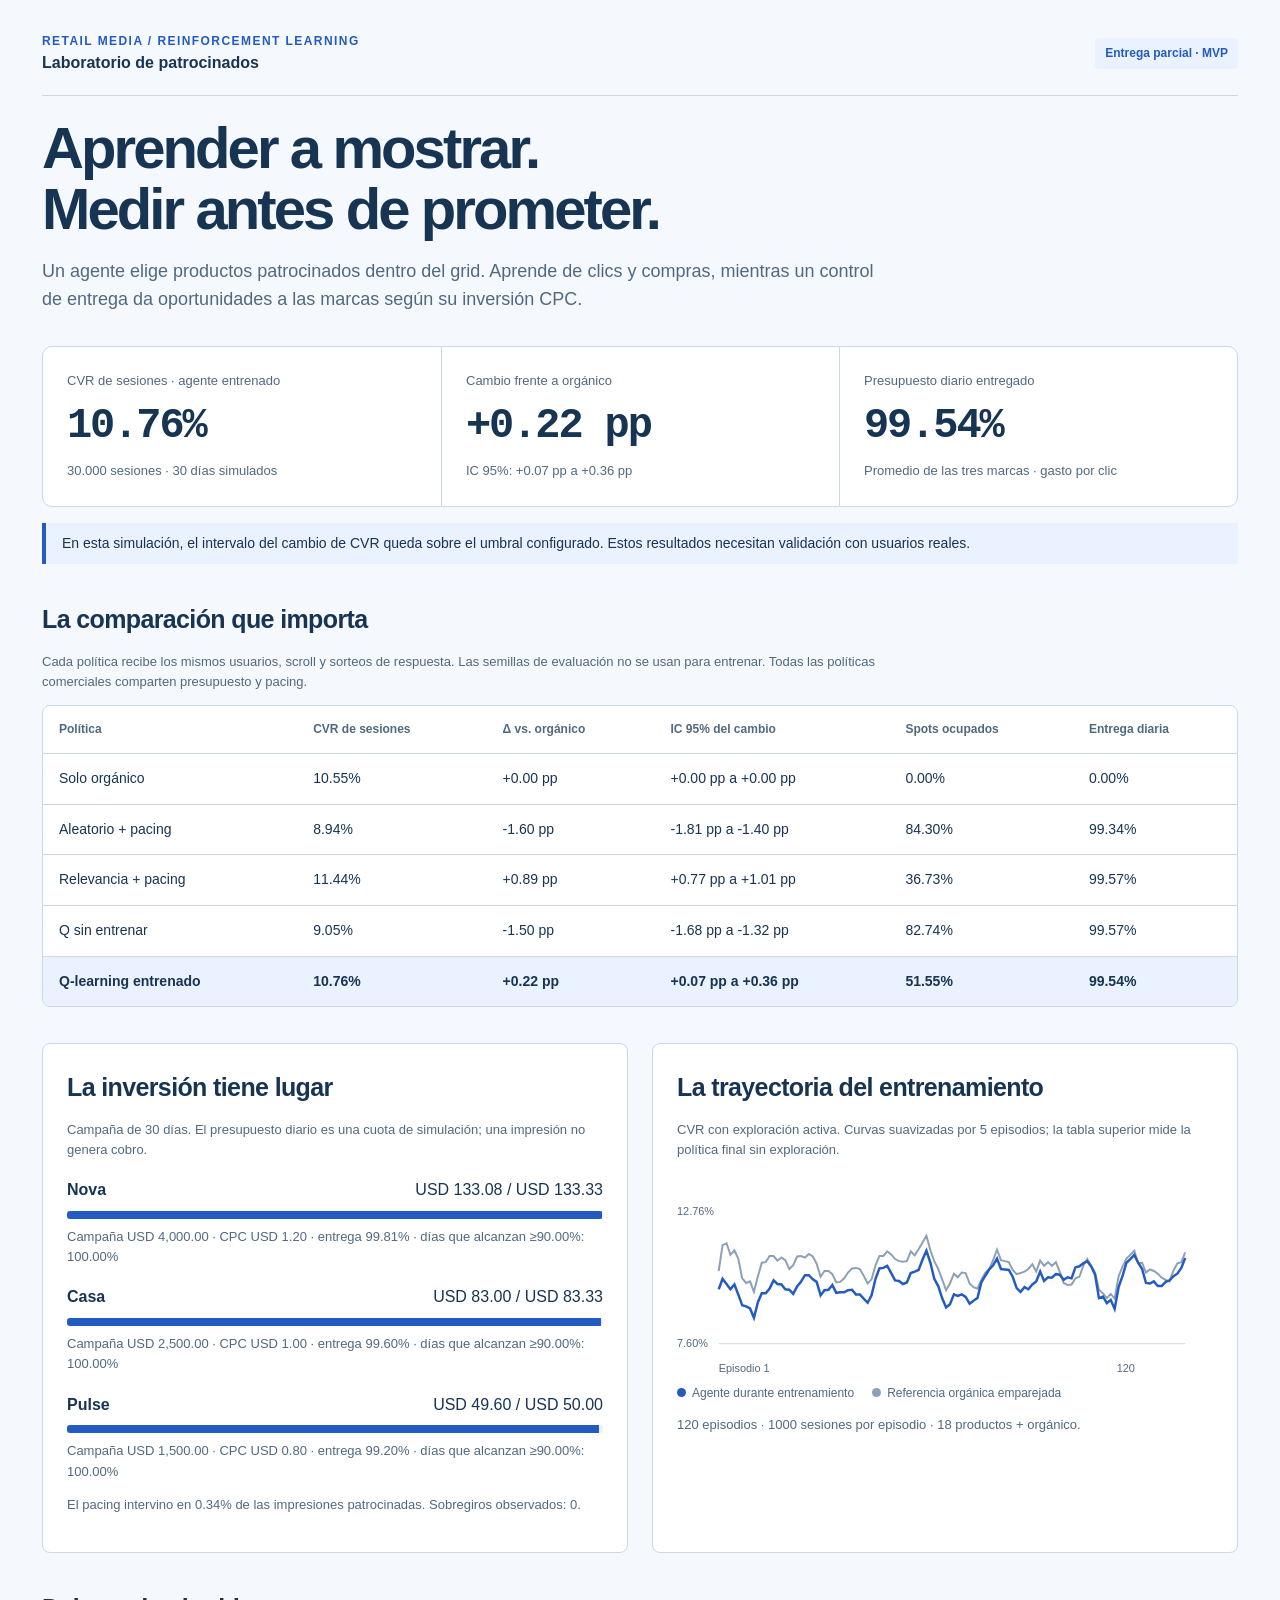
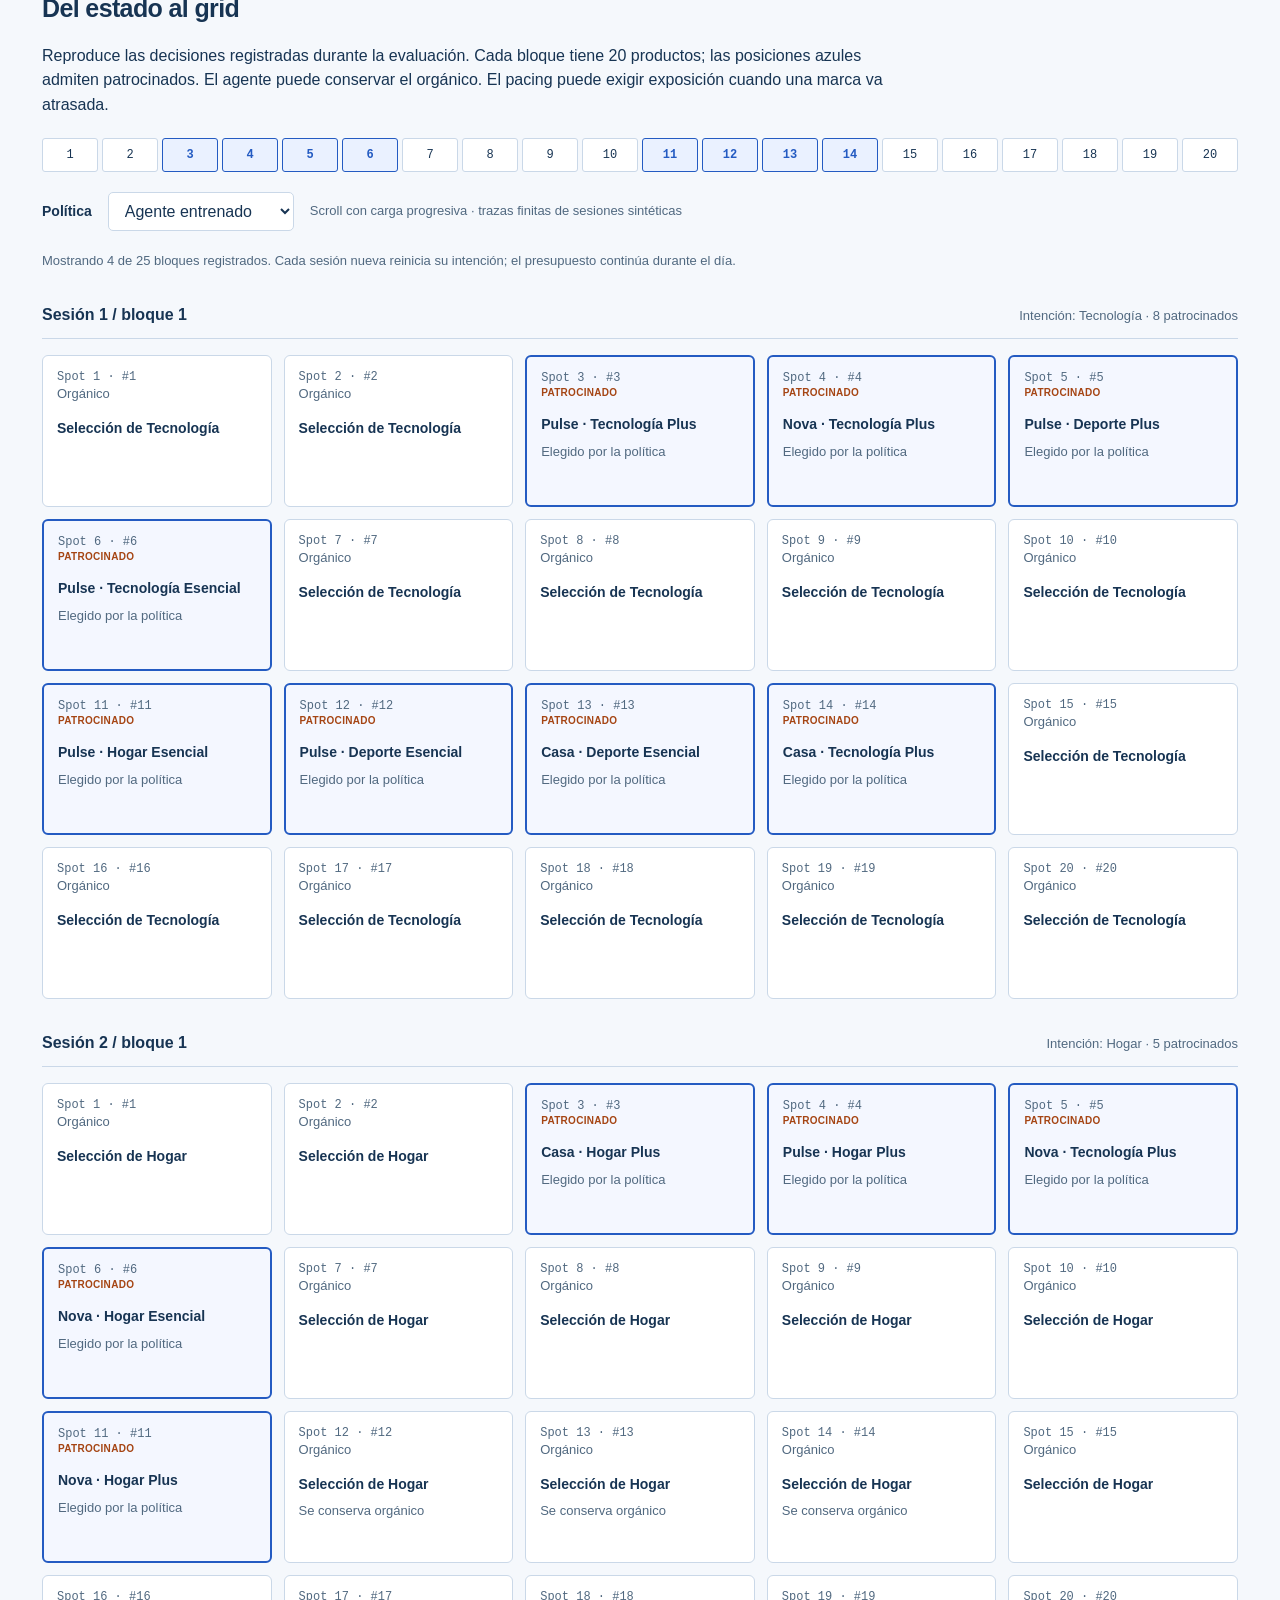
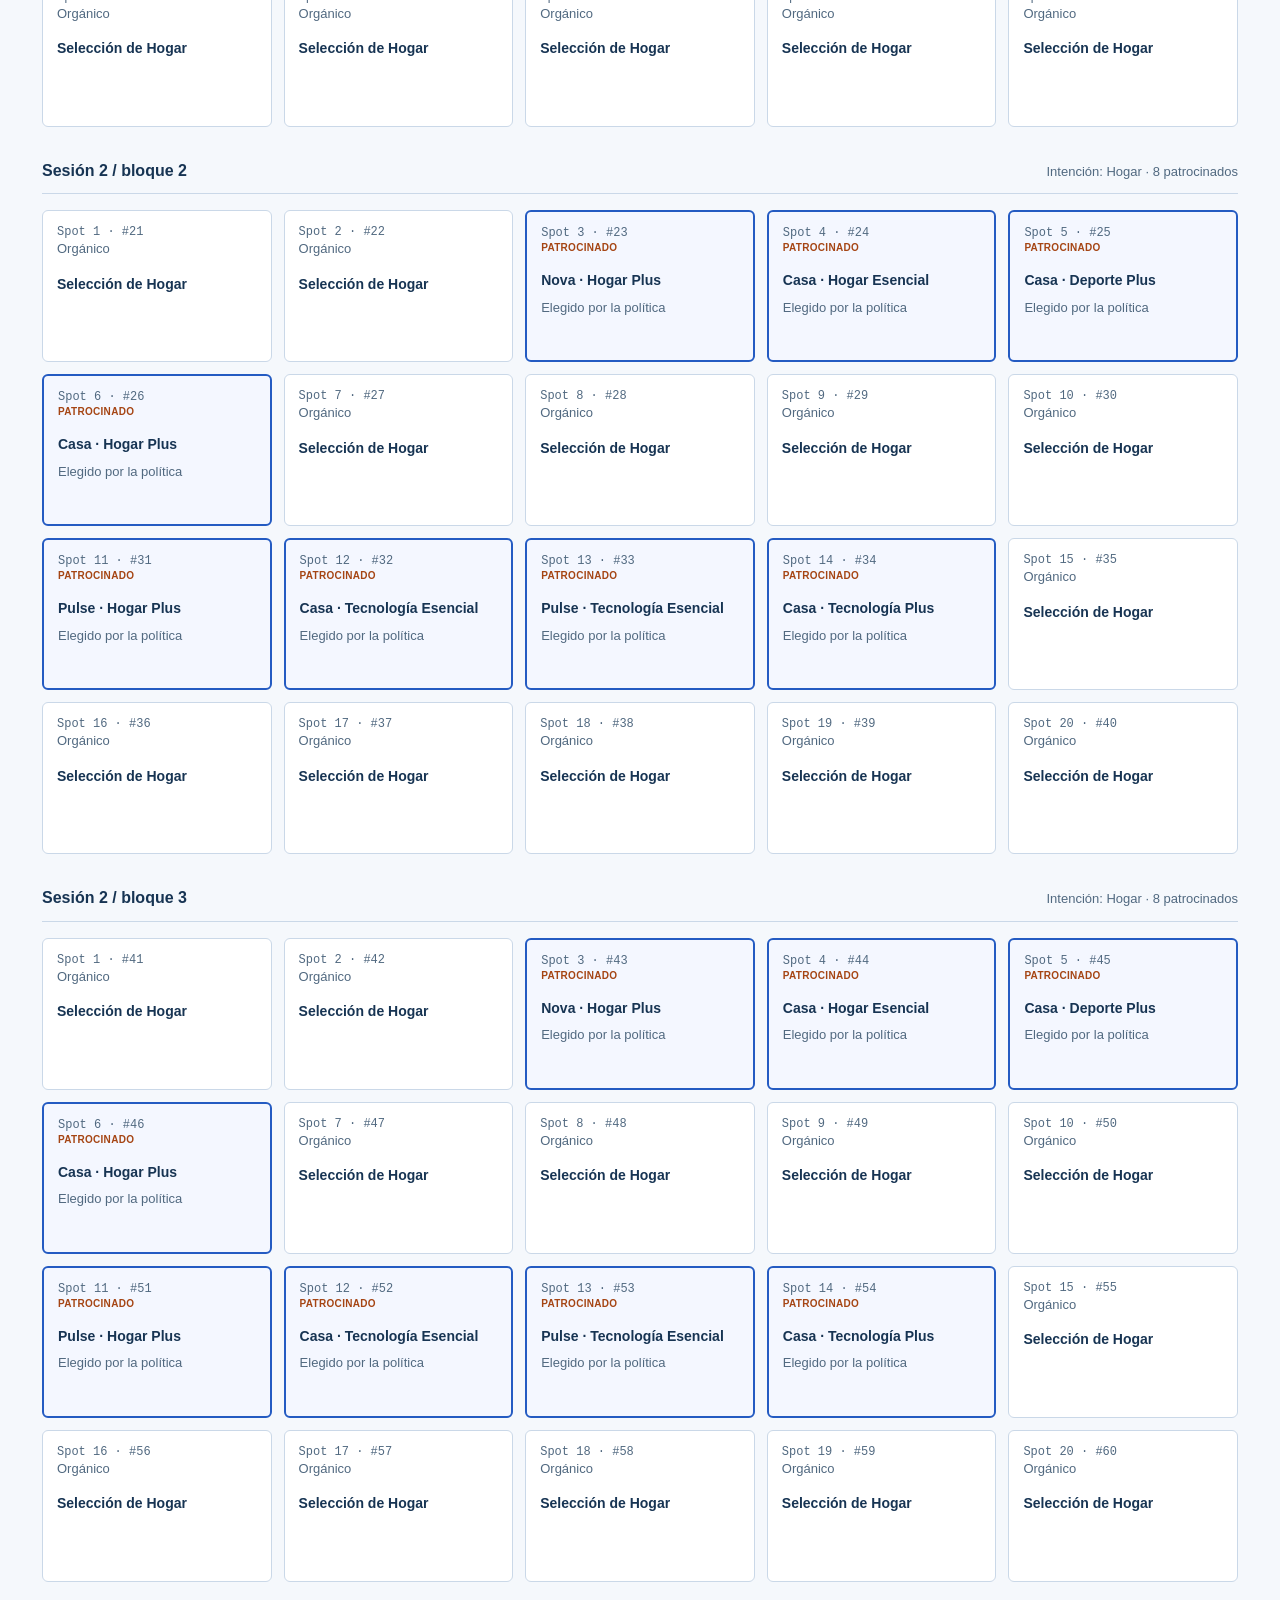
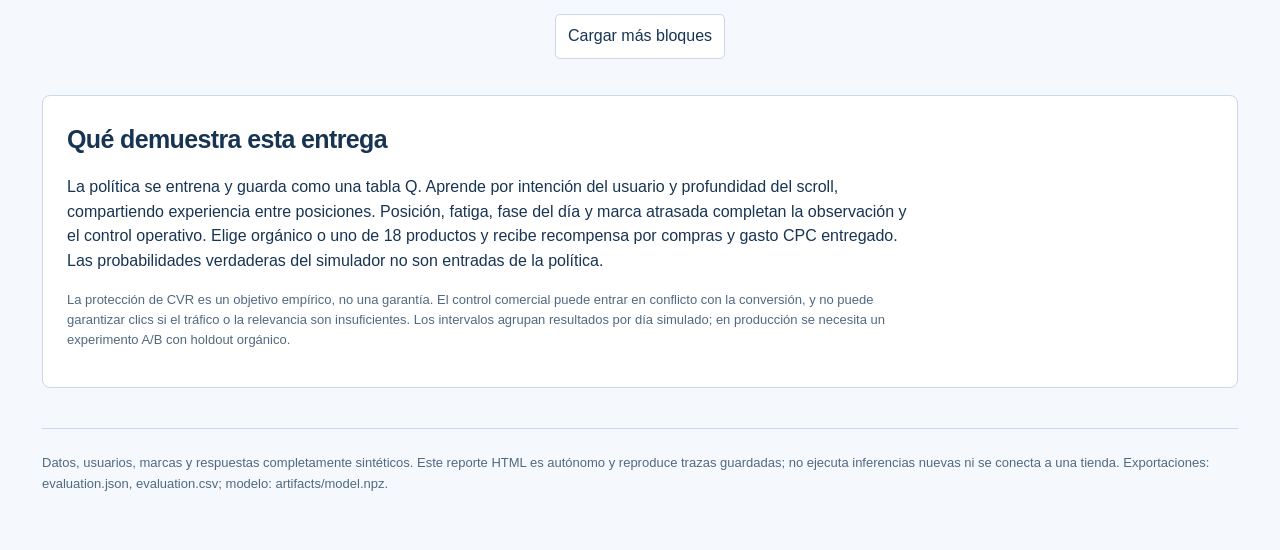
==== reports/demo.html @ fb2748b1 "docs: include trained policy, evaluation results and interactive demo" ====
<!doctype html>
<html lang="es">
<head>
<meta charset="utf-8"><meta name="viewport" content="width=device-width,initial-scale=1">
<title>Retail media · Laboratorio RL</title>
<style>
:root{--ink:#173453;--blue:#245bc2;--pale:#eaf1ff;--paper:#f5f8fc;--line:#cad8e8;--muted:#516980;--orange:#a54514;--good:#14614b;--white:#fff}
*{box-sizing:border-box}body{margin:0;background:var(--paper);color:var(--ink);font:16px/1.55 Avenir,"Segoe UI",sans-serif}main{max-width:1260px;margin:auto;padding:32px}header{display:flex;justify-content:space-between;align-items:center;gap:20px;border-bottom:1px solid var(--line);padding-bottom:20px}.eyebrow{font-size:12px;letter-spacing:.12em;text-transform:uppercase;font-weight:800;color:var(--blue)}h1{font-size:clamp(30px,5vw,58px);letter-spacing:-.05em;line-height:1.05;margin:22px 0 16px;max-width:780px}h2{font-size:25px;letter-spacing:-.025em;margin:0 0 12px}h3{margin:0;font-size:16px}p{max-width:850px}.lead{font-size:18px;color:var(--muted);margin-bottom:32px}.tag{display:inline-block;background:var(--pale);color:var(--blue);border-radius:4px;padding:6px 10px;font-size:12px;font-weight:700}section{margin-top:36px}.metrics{display:grid;grid-template-columns:repeat(3,1fr);border:1px solid var(--line);background:var(--white);border-radius:10px}.metric{padding:24px}.metric+.metric{border-left:1px solid var(--line)}.number{font:600 clamp(26px,4vw,42px)/1.2 "SFMono-Regular",Consolas,monospace;letter-spacing:-.05em;margin:10px 0}.sub{font-size:13px;color:var(--muted)}.status{margin:16px 0;font-size:14px;border-left:4px solid var(--blue);padding:10px 16px;background:var(--pale)}.table-wrap{overflow:auto;border:1px solid var(--line);border-radius:8px;background:white}table{border-collapse:collapse;width:100%;font-size:14px;text-align:left;white-space:nowrap}th,td{padding:14px 16px;border-bottom:1px solid var(--line)}th{font-weight:600;color:var(--muted);font-size:12px}tr.selected{background:var(--pale);font-weight:700}tr:last-child td{border:0}.two{display:grid;grid-template-columns:1fr 1fr;gap:24px}.panel{border:1px solid var(--line);border-radius:8px;padding:24px;background:white}.brand{margin-top:18px}.row{display:flex;align-items:center;justify-content:space-between;gap:12px}.track{height:8px;background:var(--pale);border-radius:3px;overflow:hidden;margin:8px 0}.bar{height:100%;background:var(--blue)}svg.chart{width:100%;height:auto;display:block;margin-top:15px}label{font-size:14px;font-weight:700}select,button{font:inherit;border:1px solid var(--line);background:white;color:var(--ink);border-radius:5px;padding:9px 12px}button{cursor:pointer}button:hover{background:var(--pale)}:focus-visible{outline:3px solid var(--blue);outline-offset:3px}.controls{display:flex;gap:16px;flex-wrap:wrap;align-items:center;margin:20px 0}.spot-map{display:grid;grid-template-columns:repeat(20,1fr);gap:4px;margin:20px 0}.spot-map span{font:12px/32px Consolas,monospace;text-align:center;background:white;border:1px solid var(--line);border-radius:3px}.spot-map .eligible{background:var(--pale);border-color:var(--blue);color:var(--blue);font-weight:800}.block{margin:32px 0}.block-title{display:flex;justify-content:space-between;align-items:baseline;gap:12px;padding-bottom:10px;border-bottom:1px solid var(--line);margin-bottom:16px}.grid{display:grid;grid-template-columns:repeat(5,minmax(0,1fr));gap:12px}.product{background:white;border:1px solid var(--line);padding:14px;border-radius:6px;min-height:152px;position:relative}.product.sponsored{border:2px solid var(--blue);background:#f4f7ff}.product .pos{font:12px Consolas,monospace;color:var(--muted)}.product strong{display:block;font-size:14px;line-height:1.4;margin:15px 0 7px}.sponsor-label{font-size:10px;text-transform:uppercase;color:var(--orange);font-weight:800;letter-spacing:.03em}.events{font-size:12px;color:var(--good);margin-top:8px}.explanation{font-size:13px;color:var(--muted);margin-top:6px}#load{display:block;margin:20px auto}.foot{font-size:13px;color:var(--muted);border-top:1px solid var(--line);padding:24px 0;margin-top:40px}.legend{display:flex;gap:18px;font-size:12px;color:var(--muted);flex-wrap:wrap}.dot{display:inline-block;width:9px;height:9px;border-radius:50%;background:var(--blue);margin-right:6px}.dot.organic{background:#8ca0b8}
@media(max-width:800px){main{padding:20px}.two{grid-template-columns:1fr}.grid{grid-template-columns:repeat(4,minmax(0,1fr))}.metric{padding:16px}.spot-map{gap:2px}.spot-map span{font-size:10px}}
@media(max-width:540px){.grid{grid-template-columns:repeat(2,minmax(0,1fr))}.metrics{grid-template-columns:1fr}.metric+.metric{border-left:0;border-top:1px solid var(--line)}header{align-items:flex-start}.spot-map{grid-template-columns:repeat(10,1fr)}.block-title{display:block}.number{font-size:32px}}
</style>
</head>
<body><main>
<header><div><div class="eyebrow">Retail media / Reinforcement learning</div><strong>Laboratorio de patrocinados</strong></div><span class="tag">Entrega parcial · MVP</span></header>
<h1>Aprender a mostrar.<br>Medir antes de prometer.</h1>
<p class="lead">Un agente elige productos patrocinados dentro del grid. Aprende de clics y compras, mientras un control de entrega da oportunidades a las marcas según su inversión CPC.</p>
<div class="metrics"><div class="metric"><div class="sub">CVR de sesiones · agente entrenado</div><div class="number" id="cvr"></div><div class="sub" id="population"></div></div><div class="metric"><div class="sub">Cambio frente a orgánico</div><div class="number" id="delta"></div><div class="sub" id="interval"></div></div><div class="metric"><div class="sub">Presupuesto diario entregado</div><div class="number" id="delivery"></div><div class="sub">Promedio de las tres marcas · gasto por clic</div></div></div>
<div class="status" id="verdict"></div>
<section><h2>La comparación que importa</h2><p class="sub">Cada política recibe los mismos usuarios, scroll y sorteos de respuesta. Las semillas de evaluación no se usan para entrenar. Todas las políticas comerciales comparten presupuesto y pacing.</p><div class="table-wrap"><table><thead><tr><th>Política</th><th>CVR de sesiones</th><th>Δ vs. orgánico</th><th>IC 95% del cambio</th><th>Spots ocupados</th><th>Entrega diaria</th></tr></thead><tbody id="comparison"></tbody></table></div></section>
<section class="two"><div class="panel"><h2>La inversión tiene lugar</h2><p class="sub">Campaña de <span id="days"></span> días. El presupuesto diario es una cuota de simulación; una impresión no genera cobro.</p><div id="brands"></div><p class="sub" id="delivery-status"></p></div><div class="panel"><h2>La trayectoria del entrenamiento</h2><p class="sub">CVR con exploración activa. Curvas suavizadas por 5 episodios; la tabla superior mide la política final sin exploración.</p><div id="curve"></div><div class="legend"><span><i class="dot"></i>Agente durante entrenamiento</span><span><i class="dot organic"></i>Referencia orgánica emparejada</span></div><p class="sub" id="model-info"></p></div></section>
<section><h2>Del estado al grid</h2><p>Reproduce las decisiones registradas durante la evaluación. Cada bloque tiene 20 productos; las posiciones azules admiten patrocinados. El agente puede conservar el orgánico. El pacing puede exigir exposición cuando una marca va atrasada.</p><div id="spots" class="spot-map" aria-label="Posiciones patrocinables"></div><div class="controls"><label for="policy">Política</label><select id="policy"><option value="rl">Agente entrenado</option><option value="untrained">Agente sin entrenar</option><option value="relevance">Relevancia</option><option value="random">Aleatorio</option><option value="organic">Solo orgánico</option></select><span class="sub">Scroll con carga progresiva · trazas finitas de sesiones sintéticas</span></div><div id="grid-stats" class="sub" aria-live="polite"></div><div id="blocks"></div><button id="load" type="button">Cargar más bloques</button><div id="sentinel" aria-hidden="true"></div></section>
<section class="panel"><h2>Qué demuestra esta entrega</h2><p>La política se entrena y guarda como una tabla Q. Aprende por intención del usuario y profundidad del scroll, compartiendo experiencia entre posiciones. Posición, fatiga, fase del día y marca atrasada completan la observación y el control operativo. Elige orgánico o uno de 18 productos y recibe recompensa por compras y gasto CPC entregado. Las probabilidades verdaderas del simulador no son entradas de la política.</p><p class="sub">La protección de CVR es un objetivo empírico, no una garantía. El control comercial puede entrar en conflicto con la conversión, y no puede garantizar clics si el tráfico o la relevancia son insuficientes. Los intervalos agrupan resultados por día simulado; en producción se necesita un experimento A/B con holdout orgánico.</p></section>
<footer class="foot">Datos, usuarios, marcas y respuestas completamente sintéticos. Este reporte HTML es autónomo y reproduce trazas guardadas; no ejecuta inferencias nuevas ni se conecta a una tienda. Exportaciones: evaluation.json, evaluation.csv; modelo: artifacts/model.npz.</footer>
</main><script type="application/json" id="experiment">{"result": {"config": {"sessions": 1000, "campaign_days": 30, "block_size": 20, "sponsored_slots": [3, 4, 5, 6, 11, 12, 13, 14], "categories": ["Tecnología", "Hogar", "Deporte"], "brands": [{"name": "Nova", "budget_cents": 400000, "cpc_cents": 120}, {"name": "Casa", "budget_cents": 250000, "cpc_cents": 100}, {"name": "Pulse", "budget_cents": 150000, "cpc_cents": 80}], "cvr_tolerance": 0.0, "minimum_delivery": 0.9, "pacing_slack": 0.075}, "seeds": [30000, 30001, 30002, 30003, 30004, 30005, 30006, 30007, 30008, 30009, 30010, 30011, 30012, 30013, 30014, 30015, 30016, 30017, 30018, 30019, 30020, 30021, 30022, 30023, 30024, 30025, 30026, 30027, 30028, 30029], "sessions_per_policy": 30000, "model_metadata": {"training_seeds": [42, 43, 44, 45, 46, 47, 48, 49, 50, 51, 52, 53, 54, 55, 56, 57, 58, 59, 60, 61, 62, 63, 64, 65, 66, 67, 68, 69, 70, 71, 72, 73, 74, 75, 76, 77, 78, 79, 80, 81, 82, 83, 84, 85, 86, 87, 88, 89, 90, 91, 92, 93, 94, 95, 96, 97, 98, 99, 100, 101, 102, 103, 104, 105, 106, 107, 108, 109, 110, 111, 112, 113, 114, 115, 116, 117, 118, 119, 120, 121, 122, 123, 124, 125, 126, 127, 128, 129, 130, 131, 132, 133, 134, 135, 136, 137, 138, 139, 140, 141, 142, 143, 144, 145, 146, 147, 148, 149, 150, 151, 152, 153, 154, 155, 156, 157, 158, 159, 160, 161], "episodes": 120, "training_sessions_per_episode": 1000, "seed": 42, "config": {"sessions": 1000, "campaign_days": 30, "block_size": 20, "sponsored_slots": [3, 4, 5, 6, 11, 12, 13, 14], "categories": ["Tecnología", "Hogar", "Deporte"], "brands": [{"name": "Nova", "budget_cents": 400000, "cpc_cents": 120}, {"name": "Casa", "budget_cents": 250000, "cpc_cents": 100}, {"name": "Pulse", "budget_cents": 150000, "cpc_cents": 80}], "cvr_tolerance": 0.0, "minimum_delivery": 0.9, "pacing_slack": 0.075}, "version": 2, "config_fingerprint": "94a1e95fa1155587198ea6e70316a2056923d24e8d7f759129b0bc44ca80bdb0", "actions": 19, "alpha": 0.01, "gamma": 0.8, "cvr_multiplier": 132.39999999999998, "state_schema": "intent_depth_v1"}, "policies": {"organic": {"session_cvr": 0.10546666666666667, "delta_cvr": 0.0, "delta_cvr_ci95": [0.0, 0.0], "cvr_point_pass": true, "cvr_ci_pass": true, "sponsored_ctr": 0.0, "ad_fill_rate": 0.0, "spend_cents": [0.0, 0.0, 0.0], "brand_delivery": [0.0, 0.0, 0.0], "brand_impressions": [0.0, 0.0, 0.0], "delivery_pass_rate": [0.0, 0.0, 0.0], "pacing_forced_share": 0.0, "budget_overshoots": 0}, "random": {"session_cvr": 0.08943333333333334, "delta_cvr": -0.016033333333333337, "delta_cvr_ci95": [-0.018078842374709712, -0.013987824291956963], "cvr_point_pass": false, "cvr_ci_pass": false, "sponsored_ctr": 0.02365895026924491, "ad_fill_rate": 0.842994728727394, "spend_cents": [13240.0, 8293.333333333334, 4960.0], "brand_delivery": [0.9930248256206405, 0.9952398095923838, 0.9920000000000007], "brand_impressions": [4634.6, 3512.633333333333, 2642.2], "delivery_pass_rate": [1.0, 1.0, 1.0], "pacing_forced_share": 0.03674362028813063, "budget_overshoots": 0}, "relevance": {"session_cvr": 0.11436666666666667, "delta_cvr": 0.008900000000000002, "delta_cvr_ci95": [0.007677726558473078, 0.010122273441526925], "cvr_point_pass": true, "cvr_ci_pass": true, "sponsored_ctr": 0.05445225147297594, "ad_fill_rate": 0.3673248812401033, "spend_cents": [13320.0, 8300.0, 4960.0], "brand_delivery": [0.9990249756243906, 0.9960398415936638, 0.9920000000000007], "brand_impressions": [1946.6666666666667, 1563.9666666666667, 1190.7333333333333], "delivery_pass_rate": [1.0, 1.0, 1.0], "pacing_forced_share": 0.0, "budget_overshoots": 0}, "untrained": {"session_cvr": 0.09046666666666668, "delta_cvr": -0.015000000000000003, "delta_cvr_ci95": [-0.01683399367376289, -0.013166006326237113], "cvr_point_pass": false, "cvr_ci_pass": false, "sponsored_ctr": 0.024172683608528426, "ad_fill_rate": 0.8274491624302025, "spend_cents": [13320.0, 8300.0, 4960.0], "brand_delivery": [0.9990249756243906, 0.9960398415936638, 0.9920000000000007], "brand_impressions": [4511.1, 3428.6666666666665, 2650.7], "delivery_pass_rate": [1.0, 1.0, 1.0], "pacing_forced_share": 0.02100752675563138, "budget_overshoots": 0}, "rl": {"session_cvr": 0.10763333333333333, "delta_cvr": 0.002166666666666668, "delta_cvr_ci95": [0.0007295574201587806, 0.003603775913174555], "cvr_point_pass": true, "cvr_ci_pass": true, "sponsored_ctr": 0.03878310860988042, "ad_fill_rate": 0.5155299399949996, "spend_cents": [13308.0, 8300.0, 4960.0], "brand_delivery": [0.9981249531238281, 0.9960398415936638, 0.9920000000000007], "brand_impressions": [2427.266666666667, 2532.7, 1638.2666666666667], "delivery_pass_rate": [1.0, 1.0, 1.0], "pacing_forced_share": 0.0033658293798618857, "budget_overshoots": 0}}, "runs": [{"policy": "organic", "seed": 30000, "sessions": 1000, "product_impressions": 31580, "sponsored_opportunities": 12632, "sponsored_impressions": 0, "sponsored_clicks": 0, "session_cvr": 0.112, "organic_session_cvr": 0.112, "item_cvr": 0.0037998733375554147, "sponsored_ctr": 0.0, "ad_fill_rate": 0.0, "spend_cents": [0, 0, 0], "daily_budget_cents": [13333, 8333, 5000], "brand_impressions": [0, 0, 0], "brand_clicks": [0, 0, 0], "brand_delivery": [0.0, 0.0, 0.0], "pacing_forced_share": 0.0, "converted_sessions": 112, "organic_converted_sessions": 112}, {"policy": "organic", "seed": 30001, "sessions": 1000, "product_impressions": 32300, "sponsored_opportunities": 12920, "sponsored_impressions": 0, "sponsored_clicks": 0, "session_cvr": 0.098, "organic_session_cvr": 0.098, "item_cvr": 0.0032507739938080495, "sponsored_ctr": 0.0, "ad_fill_rate": 0.0, "spend_cents": [0, 0, 0], "daily_budget_cents": [13333, 8333, 5000], "brand_impressions": [0, 0, 0], "brand_clicks": [0, 0, 0], "brand_delivery": [0.0, 0.0, 0.0], "pacing_forced_share": 0.0, "converted_sessions": 98, "organic_converted_sessions": 98}, {"policy": "organic", "seed": 30002, "sessions": 1000, "product_impressions": 32220, "sponsored_opportunities": 12888, "sponsored_impressions": 0, "sponsored_clicks": 0, "session_cvr": 0.116, "organic_session_cvr": 0.116, "item_cvr": 0.0038795779019242705, "sponsored_ctr": 0.0, "ad_fill_rate": 0.0, "spend_cents": [0, 0, 0], "daily_budget_cents": [13333, 8333, 5000], "brand_impressions": [0, 0, 0], "brand_clicks": [0, 0, 0], "brand_delivery": [0.0, 0.0, 0.0], "pacing_forced_share": 0.0, "converted_sessions": 116, "organic_converted_sessions": 116}, {"policy": "organic", "seed": 30003, "sessions": 1000, "product_impressions": 32800, "sponsored_opportunities": 13120, "sponsored_impressions": 0, "sponsored_clicks": 0, "session_cvr": 0.107, "organic_session_cvr": 0.107, "item_cvr": 0.003475609756097561, "sponsored_ctr": 0.0, "ad_fill_rate": 0.0, "spend_cents": [0, 0, 0], "daily_budget_cents": [13333, 8333, 5000], "brand_impressions": [0, 0, 0], "brand_clicks": [0, 0, 0], "brand_delivery": [0.0, 0.0, 0.0], "pacing_forced_share": 0.0, "converted_sessions": 107, "organic_converted_sessions": 107}, {"policy": "organic", "seed": 30004, "sessions": 1000, "product_impressions": 32440, "sponsored_opportunities": 12976, "sponsored_impressions": 0, "sponsored_clicks": 0, "session_cvr": 0.109, "organic_session_cvr": 0.109, "item_cvr": 0.0036066584463625155, "sponsored_ctr": 0.0, "ad_fill_rate": 0.0, "spend_cents": [0, 0, 0], "daily_budget_cents": [13333, 8333, 5000], "brand_impressions": [0, 0, 0], "brand_clicks": [0, 0, 0], "brand_delivery": [0.0, 0.0, 0.0], "pacing_forced_share": 0.0, "converted_sessions": 109, "organic_converted_sessions": 109}, {"policy": "organic", "seed": 30005, "sessions": 1000, "product_impressions": 32060, "sponsored_opportunities": 12824, "sponsored_impressions": 0, "sponsored_clicks": 0, "session_cvr": 0.106, "organic_session_cvr": 0.106, "item_cvr": 0.0034934497816593887, "sponsored_ctr": 0.0, "ad_fill_rate": 0.0, "spend_cents": [0, 0, 0], "daily_budget_cents": [13333, 8333, 5000], "brand_impressions": [0, 0, 0], "brand_clicks": [0, 0, 0], "brand_delivery": [0.0, 0.0, 0.0], "pacing_forced_share": 0.0, "converted_sessions": 106, "organic_converted_sessions": 106}, {"policy": "organic", "seed": 30006, "sessions": 1000, "product_impressions": 32180, "sponsored_opportunities": 12872, "sponsored_impressions": 0, "sponsored_clicks": 0, "session_cvr": 0.117, "organic_session_cvr": 0.117, "item_cvr": 0.003977625854568055, "sponsored_ctr": 0.0, "ad_fill_rate": 0.0, "spend_cents": [0, 0, 0], "daily_budget_cents": [13333, 8333, 5000], "brand_impressions": [0, 0, 0], "brand_clicks": [0, 0, 0], "brand_delivery": [0.0, 0.0, 0.0], "pacing_forced_share": 0.0, "converted_sessions": 117, "organic_converted_sessions": 117}, {"policy": "organic", "seed": 30007, "sessions": 1000, "product_impressions": 31480, "sponsored_opportunities": 12592, "sponsored_impressions": 0, "sponsored_clicks": 0, "session_cvr": 0.108, "organic_session_cvr": 0.108, "item_cvr": 0.003716645489199492, "sponsored_ctr": 0.0, "ad_fill_rate": 0.0, "spend_cents": [0, 0, 0], "daily_budget_cents": [13333, 8333, 5000], "brand_impressions": [0, 0, 0], "brand_clicks": [0, 0, 0], "brand_delivery": [0.0, 0.0, 0.0], "pacing_forced_share": 0.0, "converted_sessions": 108, "organic_converted_sessions": 108}, {"policy": "organic", "seed": 30008, "sessions": 1000, "product_impressions": 32160, "sponsored_opportunities": 12864, "sponsored_impressions": 0, "sponsored_clicks": 0, "session_cvr": 0.097, "organic_session_cvr": 0.097, "item_cvr": 0.003171641791044776, "sponsored_ctr": 0.0, "ad_fill_rate": 0.0, "spend_cents": [0, 0, 0], "daily_budget_cents": [13333, 8333, 5000], "brand_impressions": [0, 0, 0], "brand_clicks": [0, 0, 0], "brand_delivery": [0.0, 0.0, 0.0], "pacing_forced_share": 0.0, "converted_sessions": 97, "organic_converted_sessions": 97}, {"policy": "organic", "seed": 30009, "sessions": 1000, "product_impressions": 32280, "sponsored_opportunities": 12912, "sponsored_impressions": 0, "sponsored_clicks": 0, "session_cvr": 0.12, "organic_session_cvr": 0.12, "item_cvr": 0.003996282527881041, "sponsored_ctr": 0.0, "ad_fill_rate": 0.0, "spend_cents": [0, 0, 0], "daily_budget_cents": [13333, 8333, 5000], "brand_impressions": [0, 0, 0], "brand_clicks": [0, 0, 0], "brand_delivery": [0.0, 0.0, 0.0], "pacing_forced_share": 0.0, "converted_sessions": 120, "organic_converted_sessions": 120}, {"policy": "organic", "seed": 30010, "sessions": 1000, "product_impressions": 31840, "sponsored_opportunities": 12736, "sponsored_impressions": 0, "sponsored_clicks": 0, "session_cvr": 0.105, "organic_session_cvr": 0.105, "item_cvr": 0.003423366834170854, "sponsored_ctr": 0.0, "ad_fill_rate": 0.0, "spend_cents": [0, 0, 0], "daily_budget_cents": [13333, 8333, 5000], "brand_impressions": [0, 0, 0], "brand_clicks": [0, 0, 0], "brand_delivery": [0.0, 0.0, 0.0], "pacing_forced_share": 0.0, "converted_sessions": 105, "organic_converted_sessions": 105}, {"policy": "organic", "seed": 30011, "sessions": 1000, "product_impressions": 32200, "sponsored_opportunities": 12880, "sponsored_impressions": 0, "sponsored_clicks": 0, "session_cvr": 0.09, "organic_session_cvr": 0.09, "item_cvr": 0.003043478260869565, "sponsored_ctr": 0.0, "ad_fill_rate": 0.0, "spend_cents": [0, 0, 0], "daily_budget_cents": [13333, 8333, 5000], "brand_impressions": [0, 0, 0], "brand_clicks": [0, 0, 0], "brand_delivery": [0.0, 0.0, 0.0], "pacing_forced_share": 0.0, "converted_sessions": 90, "organic_converted_sessions": 90}, {"policy": "organic", "seed": 30012, "sessions": 1000, "product_impressions": 31400, "sponsored_opportunities": 12560, "sponsored_impressions": 0, "sponsored_clicks": 0, "session_cvr": 0.099, "organic_session_cvr": 0.099, "item_cvr": 0.00321656050955414, "sponsored_ctr": 0.0, "ad_fill_rate": 0.0, "spend_cents": [0, 0, 0], "daily_budget_cents": [13333, 8333, 5000], "brand_impressions": [0, 0, 0], "brand_clicks": [0, 0, 0], "brand_delivery": [0.0, 0.0, 0.0], "pacing_forced_share": 0.0, "converted_sessions": 99, "organic_converted_sessions": 99}, {"policy": "organic", "seed": 30013, "sessions": 1000, "product_impressions": 32340, "sponsored_opportunities": 12936, "sponsored_impressions": 0, "sponsored_clicks": 0, "session_cvr": 0.095, "organic_session_cvr": 0.095, "item_cvr": 0.0030921459492888066, "sponsored_ctr": 0.0, "ad_fill_rate": 0.0, "spend_cents": [0, 0, 0], "daily_budget_cents": [13333, 8333, 5000], "brand_impressions": [0, 0, 0], "brand_clicks": [0, 0, 0], "brand_delivery": [0.0, 0.0, 0.0], "pacing_forced_share": 0.0, "converted_sessions": 95, "organic_converted_sessions": 95}, {"policy": "organic", "seed": 30014, "sessions": 1000, "product_impressions": 31700, "sponsored_opportunities": 12680, "sponsored_impressions": 0, "sponsored_clicks": 0, "session_cvr": 0.088, "organic_session_cvr": 0.088, "item_cvr": 0.0029022082018927446, "sponsored_ctr": 0.0, "ad_fill_rate": 0.0, "spend_cents": [0, 0, 0], "daily_budget_cents": [13333, 8333, 5000], "brand_impressions": [0, 0, 0], "brand_clicks": [0, 0, 0], "brand_delivery": [0.0, 0.0, 0.0], "pacing_forced_share": 0.0, "converted_sessions": 88, "organic_converted_sessions": 88}, {"policy": "organic", "seed": 30015, "sessions": 1000, "product_impressions": 31540, "sponsored_opportunities": 12616, "sponsored_impressions": 0, "sponsored_clicks": 0, "session_cvr": 0.099, "organic_session_cvr": 0.099, "item_cvr": 0.003297400126823082, "sponsored_ctr": 0.0, "ad_fill_rate": 0.0, "spend_cents": [0, 0, 0], "daily_budget_cents": [13333, 8333, 5000], "brand_impressions": [0, 0, 0], "brand_clicks": [0, 0, 0], "brand_delivery": [0.0, 0.0, 0.0], "pacing_forced_share": 0.0, "converted_sessions": 99, "organic_converted_sessions": 99}, {"policy": "organic", "seed": 30016, "sessions": 1000, "product_impressions": 31060, "sponsored_opportunities": 12424, "sponsored_impressions": 0, "sponsored_clicks": 0, "session_cvr": 0.084, "organic_session_cvr": 0.084, "item_cvr": 0.002736638763683194, "sponsored_ctr": 0.0, "ad_fill_rate": 0.0, "spend_cents": [0, 0, 0], "daily_budget_cents": [13333, 8333, 5000], "brand_impressions": [0, 0, 0], "brand_clicks": [0, 0, 0], "brand_delivery": [0.0, 0.0, 0.0], "pacing_forced_share": 0.0, "converted_sessions": 84, "organic_converted_sessions": 84}, {"policy": "organic", "seed": 30017, "sessions": 1000, "product_impressions": 32060, "sponsored_opportunities": 12824, "sponsored_impressions": 0, "sponsored_clicks": 0, "session_cvr": 0.105, "organic_session_cvr": 0.105, "item_cvr": 0.0037117903930131003, "sponsored_ctr": 0.0, "ad_fill_rate": 0.0, "spend_cents": [0, 0, 0], "daily_budget_cents": [13333, 8333, 5000], "brand_impressions": [0, 0, 0], "brand_clicks": [0, 0, 0], "brand_delivery": [0.0, 0.0, 0.0], "pacing_forced_share": 0.0, "converted_sessions": 105, "organic_converted_sessions": 105}, {"policy": "organic", "seed": 30018, "sessions": 1000, "product_impressions": 31660, "sponsored_opportunities": 12664, "sponsored_impressions": 0, "sponsored_clicks": 0, "session_cvr": 0.106, "organic_session_cvr": 0.106, "item_cvr": 0.003663929248262792, "sponsored_ctr": 0.0, "ad_fill_rate": 0.0, "spend_cents": [0, 0, 0], "daily_budget_cents": [13333, 8333, 5000], "brand_impressions": [0, 0, 0], "brand_clicks": [0, 0, 0], "brand_delivery": [0.0, 0.0, 0.0], "pacing_forced_share": 0.0, "converted_sessions": 106, "organic_converted_sessions": 106}, {"policy": "organic", "seed": 30019, "sessions": 1000, "product_impressions": 32500, "sponsored_opportunities": 13000, "sponsored_impressions": 0, "sponsored_clicks": 0, "session_cvr": 0.103, "organic_session_cvr": 0.103, "item_cvr": 0.003446153846153846, "sponsored_ctr": 0.0, "ad_fill_rate": 0.0, "spend_cents": [0, 0, 0], "daily_budget_cents": [13333, 8333, 5000], "brand_impressions": [0, 0, 0], "brand_clicks": [0, 0, 0], "brand_delivery": [0.0, 0.0, 0.0], "pacing_forced_share": 0.0, "converted_sessions": 103, "organic_converted_sessions": 103}, {"policy": "organic", "seed": 30020, "sessions": 1000, "product_impressions": 31420, "sponsored_opportunities": 12568, "sponsored_impressions": 0, "sponsored_clicks": 0, "session_cvr": 0.111, "organic_session_cvr": 0.111, "item_cvr": 0.0036919159770846593, "sponsored_ctr": 0.0, "ad_fill_rate": 0.0, "spend_cents": [0, 0, 0], "daily_budget_cents": [13333, 8333, 5000], "brand_impressions": [0, 0, 0], "brand_clicks": [0, 0, 0], "brand_delivery": [0.0, 0.0, 0.0], "pacing_forced_share": 0.0, "converted_sessions": 111, "organic_converted_sessions": 111}, {"policy": "organic", "seed": 30021, "sessions": 1000, "product_impressions": 31840, "sponsored_opportunities": 12736, "sponsored_impressions": 0, "sponsored_clicks": 0, "session_cvr": 0.113, "organic_session_cvr": 0.113, "item_cvr": 0.003800251256281407, "sponsored_ctr": 0.0, "ad_fill_rate": 0.0, "spend_cents": [0, 0, 0], "daily_budget_cents": [13333, 8333, 5000], "brand_impressions": [0, 0, 0], "brand_clicks": [0, 0, 0], "brand_delivery": [0.0, 0.0, 0.0], "pacing_forced_share": 0.0, "converted_sessions": 113, "organic_converted_sessions": 113}, {"policy": "organic", "seed": 30022, "sessions": 1000, "product_impressions": 32120, "sponsored_opportunities": 12848, "sponsored_impressions": 0, "sponsored_clicks": 0, "session_cvr": 0.104, "organic_session_cvr": 0.104, "item_cvr": 0.003518057285180573, "sponsored_ctr": 0.0, "ad_fill_rate": 0.0, "spend_cents": [0, 0, 0], "daily_budget_cents": [13333, 8333, 5000], "brand_impressions": [0, 0, 0], "brand_clicks": [0, 0, 0], "brand_delivery": [0.0, 0.0, 0.0], "pacing_forced_share": 0.0, "converted_sessions": 104, "organic_converted_sessions": 104}, {"policy": "organic", "seed": 30023, "sessions": 1000, "product_impressions": 32160, "sponsored_opportunities": 12864, "sponsored_impressions": 0, "sponsored_clicks": 0, "session_cvr": 0.108, "organic_session_cvr": 0.108, "item_cvr": 0.0035758706467661694, "sponsored_ctr": 0.0, "ad_fill_rate": 0.0, "spend_cents": [0, 0, 0], "daily_budget_cents": [13333, 8333, 5000], "brand_impressions": [0, 0, 0], "brand_clicks": [0, 0, 0], "brand_delivery": [0.0, 0.0, 0.0], "pacing_forced_share": 0.0, "converted_sessions": 108, "organic_converted_sessions": 108}, {"policy": "organic", "seed": 30024, "sessions": 1000, "product_impressions": 32280, "sponsored_opportunities": 12912, "sponsored_impressions": 0, "sponsored_clicks": 0, "session_cvr": 0.122, "organic_session_cvr": 0.122, "item_cvr": 0.0040272614622057, "sponsored_ctr": 0.0, "ad_fill_rate": 0.0, "spend_cents": [0, 0, 0], "daily_budget_cents": [13333, 8333, 5000], "brand_impressions": [0, 0, 0], "brand_clicks": [0, 0, 0], "brand_delivery": [0.0, 0.0, 0.0], "pacing_forced_share": 0.0, "converted_sessions": 122, "organic_converted_sessions": 122}, {"policy": "organic", "seed": 30025, "sessions": 1000, "product_impressions": 31900, "sponsored_opportunities": 12760, "sponsored_impressions": 0, "sponsored_clicks": 0, "session_cvr": 0.111, "organic_session_cvr": 0.111, "item_cvr": 0.003730407523510972, "sponsored_ctr": 0.0, "ad_fill_rate": 0.0, "spend_cents": [0, 0, 0], "daily_budget_cents": [13333, 8333, 5000], "brand_impressions": [0, 0, 0], "brand_clicks": [0, 0, 0], "brand_delivery": [0.0, 0.0, 0.0], "pacing_forced_share": 0.0, "converted_sessions": 111, "organic_converted_sessions": 111}, {"policy": "organic", "seed": 30026, "sessions": 1000, "product_impressions": 32420, "sponsored_opportunities": 12968, "sponsored_impressions": 0, "sponsored_clicks": 0, "session_cvr": 0.109, "organic_session_cvr": 0.109, "item_cvr": 0.00351634793337446, "sponsored_ctr": 0.0, "ad_fill_rate": 0.0, "spend_cents": [0, 0, 0], "daily_budget_cents": [13333, 8333, 5000], "brand_impressions": [0, 0, 0], "brand_clicks": [0, 0, 0], "brand_delivery": [0.0, 0.0, 0.0], "pacing_forced_share": 0.0, "converted_sessions": 109, "organic_converted_sessions": 109}, {"policy": "organic", "seed": 30027, "sessions": 1000, "product_impressions": 31740, "sponsored_opportunities": 12696, "sponsored_impressions": 0, "sponsored_clicks": 0, "session_cvr": 0.098, "organic_session_cvr": 0.098, "item_cvr": 0.003182104599873976, "sponsored_ctr": 0.0, "ad_fill_rate": 0.0, "spend_cents": [0, 0, 0], "daily_budget_cents": [13333, 8333, 5000], "brand_impressions": [0, 0, 0], "brand_clicks": [0, 0, 0], "brand_delivery": [0.0, 0.0, 0.0], "pacing_forced_share": 0.0, "converted_sessions": 98, "organic_converted_sessions": 98}, {"policy": "organic", "seed": 30028, "sessions": 1000, "product_impressions": 32260, "sponsored_opportunities": 12904, "sponsored_impressions": 0, "sponsored_clicks": 0, "session_cvr": 0.113, "organic_session_cvr": 0.113, "item_cvr": 0.0035957842529448234, "sponsored_ctr": 0.0, "ad_fill_rate": 0.0, "spend_cents": [0, 0, 0], "daily_budget_cents": [13333, 8333, 5000], "brand_impressions": [0, 0, 0], "brand_clicks": [0, 0, 0], "brand_delivery": [0.0, 0.0, 0.0], "pacing_forced_share": 0.0, "converted_sessions": 113, "organic_converted_sessions": 113}, {"policy": "organic", "seed": 30029, "sessions": 1000, "product_impressions": 31980, "sponsored_opportunities": 12792, "sponsored_impressions": 0, "sponsored_clicks": 0, "session_cvr": 0.111, "organic_session_cvr": 0.111, "item_cvr": 0.0038461538461538464, "sponsored_ctr": 0.0, "ad_fill_rate": 0.0, "spend_cents": [0, 0, 0], "daily_budget_cents": [13333, 8333, 5000], "brand_impressions": [0, 0, 0], "brand_clicks": [0, 0, 0], "brand_delivery": [0.0, 0.0, 0.0], "pacing_forced_share": 0.0, "converted_sessions": 111, "organic_converted_sessions": 111}, {"policy": "random", "seed": 30000, "sessions": 1000, "product_impressions": 31580, "sponsored_opportunities": 12632, "sponsored_impressions": 11807, "sponsored_clicks": 247, "session_cvr": 0.096, "organic_session_cvr": 0.112, "item_cvr": 0.0031665611146295125, "sponsored_ctr": 0.020919793342932157, "ad_fill_rate": 0.9346896770107663, "spend_cents": [12480, 8100, 4960], "daily_budget_cents": [13333, 8333, 5000], "brand_impressions": [5103, 4178, 2526], "brand_clicks": [104, 81, 62], "brand_delivery": [0.9360234005850147, 0.9720388815552622, 0.992], "pacing_forced_share": 0.152282544253409, "converted_sessions": 96, "organic_converted_sessions": 112}, {"policy": "random", "seed": 30001, "sessions": 1000, "product_impressions": 32300, "sponsored_opportunities": 12920, "sponsored_impressions": 11258, "sponsored_clicks": 256, "session_cvr": 0.085, "organic_session_cvr": 0.098, "item_cvr": 0.0027244582043343653, "sponsored_ctr": 0.022739385325990406, "ad_fill_rate": 0.8713622291021672, "spend_cents": [13320, 8300, 4960], "daily_budget_cents": [13333, 8333, 5000], "brand_impressions": [5004, 3298, 2956], "brand_clicks": [111, 83, 62], "brand_delivery": [0.9990249756243906, 0.9960398415936638, 0.992], "pacing_forced_share": 0.022650559602060756, "converted_sessions": 85, "organic_converted_sessions": 98}, {"policy": "random", "seed": 30002, "sessions": 1000, "product_impressions": 32220, "sponsored_opportunities": 12888, "sponsored_impressions": 10133, "sponsored_clicks": 256, "session_cvr": 0.101, "organic_session_cvr": 0.116, "item_cvr": 0.0032898820608317815, "sponsored_ctr": 0.025263988947004837, "ad_fill_rate": 0.7862352576039727, "spend_cents": [13320, 8300, 4960], "daily_budget_cents": [13333, 8333, 5000], "brand_impressions": [4127, 3516, 2490], "brand_clicks": [111, 83, 62], "brand_delivery": [0.9990249756243906, 0.9960398415936638, 0.992], "pacing_forced_share": 0.0, "converted_sessions": 101, "organic_converted_sessions": 116}, {"policy": "random", "seed": 30003, "sessions": 1000, "product_impressions": 32800, "sponsored_opportunities": 13120, "sponsored_impressions": 10370, "sponsored_clicks": 256, "session_cvr": 0.09, "organic_session_cvr": 0.107, "item_cvr": 0.0028353658536585365, "sponsored_ctr": 0.024686595949855353, "ad_fill_rate": 0.7903963414634146, "spend_cents": [13320, 8300, 4960], "daily_budget_cents": [13333, 8333, 5000], "brand_impressions": [4810, 3324, 2236], "brand_clicks": [111, 83, 62], "brand_delivery": [0.9990249756243906, 0.9960398415936638, 0.992], "pacing_forced_share": 0.0, "converted_sessions": 90, "organic_converted_sessions": 107}, {"policy": "random", "seed": 30004, "sessions": 1000, "product_impressions": 32440, "sponsored_opportunities": 12976, "sponsored_impressions": 11367, "sponsored_clicks": 256, "session_cvr": 0.093, "organic_session_cvr": 0.109, "item_cvr": 0.002959309494451295, "sponsored_ctr": 0.022521333685229173, "ad_fill_rate": 0.8760018495684341, "spend_cents": [13320, 8300, 4960], "daily_budget_cents": [13333, 8333, 5000], "brand_impressions": [4784, 3873, 2710], "brand_clicks": [111, 83, 62], "brand_delivery": [0.9990249756243906, 0.9960398415936638, 0.992], "pacing_forced_share": 0.06193366763438023, "converted_sessions": 93, "organic_converted_sessions": 109}, {"policy": "random", "seed": 30005, "sessions": 1000, "product_impressions": 32060, "sponsored_opportunities": 12824, "sponsored_impressions": 10843, "sponsored_clicks": 256, "session_cvr": 0.088, "organic_session_cvr": 0.106, "item_cvr": 0.0029008109794135995, "sponsored_ctr": 0.023609702111961634, "ad_fill_rate": 0.8455240174672489, "spend_cents": [13320, 8300, 4960], "daily_budget_cents": [13333, 8333, 5000], "brand_impressions": [4298, 4113, 2432], "brand_clicks": [111, 83, 62], "brand_delivery": [0.9990249756243906, 0.9960398415936638, 0.992], "pacing_forced_share": 0.0, "converted_sessions": 88, "organic_converted_sessions": 106}, {"policy": "random", "seed": 30006, "sessions": 1000, "product_impressions": 32180, "sponsored_opportunities": 12872, "sponsored_impressions": 11861, "sponsored_clicks": 253, "session_cvr": 0.094, "organic_session_cvr": 0.117, "item_cvr": 0.0032007458048477315, "sponsored_ctr": 0.021330410589326363, "ad_fill_rate": 0.9214574269732754, "spend_cents": [12960, 8300, 4960], "daily_budget_cents": [13333, 8333, 5000], "brand_impressions": [5193, 3928, 2740], "brand_clicks": [108, 83, 62], "brand_delivery": [0.9720243006075152, 0.9960398415936638, 0.992], "pacing_forced_share": 0.0829609645055223, "converted_sessions": 94, "organic_converted_sessions": 117}, {"policy": "random", "seed": 30007, "sessions": 1000, "product_impressions": 31480, "sponsored_opportunities": 12592, "sponsored_impressions": 10986, "sponsored_clicks": 256, "session_cvr": 0.092, "organic_session_cvr": 0.108, "item_cvr": 0.0030813214739517153, "sponsored_ctr": 0.023302384853449844, "ad_fill_rate": 0.8724587039390089, "spend_cents": [13320, 8300, 4960], "daily_budget_cents": [13333, 8333, 5000], "brand_impressions": [4687, 3612, 2687], "brand_clicks": [111, 83, 62], "brand_delivery": [0.9990249756243906, 0.9960398415936638, 0.992], "pacing_forced_share": 0.0512470416894229, "converted_sessions": 92, "organic_converted_sessions": 108}, {"policy": "random", "seed": 30008, "sessions": 1000, "product_impressions": 32160, "sponsored_opportunities": 12864, "sponsored_impressions": 11515, "sponsored_clicks": 256, "session_cvr": 0.085, "organic_session_cvr": 0.097, "item_cvr": 0.002767412935323383, "sponsored_ctr": 0.022231871471993053, "ad_fill_rate": 0.8951337064676617, "spend_cents": [13320, 8300, 4960], "daily_budget_cents": [13333, 8333, 5000], "brand_impressions": [4979, 3463, 3073], "brand_clicks": [111, 83, 62], "brand_delivery": [0.9990249756243906, 0.9960398415936638, 0.992], "pacing_forced_share": 0.07155883630047764, "converted_sessions": 85, "organic_converted_sessions": 97}, {"policy": "random", "seed": 30009, "sessions": 1000, "product_impressions": 32280, "sponsored_opportunities": 12912, "sponsored_impressions": 10620, "sponsored_clicks": 256, "session_cvr": 0.1, "organic_session_cvr": 0.12, "item_cvr": 0.0032527881040892194, "sponsored_ctr": 0.024105461393596987, "ad_fill_rate": 0.8224907063197026, "spend_cents": [13320, 8300, 4960], "daily_budget_cents": [13333, 8333, 5000], "brand_impressions": [5236, 3023, 2361], "brand_clicks": [111, 83, 62], "brand_delivery": [0.9990249756243906, 0.9960398415936638, 0.992], "pacing_forced_share": 0.05706214689265537, "converted_sessions": 100, "organic_converted_sessions": 120}, {"policy": "random", "seed": 30010, "sessions": 1000, "product_impressions": 31840, "sponsored_opportunities": 12736, "sponsored_impressions": 10196, "sponsored_clicks": 256, "session_cvr": 0.094, "organic_session_cvr": 0.105, "item_cvr": 0.0030778894472361807, "sponsored_ctr": 0.025107885445272655, "ad_fill_rate": 0.8005653266331658, "spend_cents": [13320, 8300, 4960], "daily_budget_cents": [13333, 8333, 5000], "brand_impressions": [4530, 3406, 2260], "brand_clicks": [111, 83, 62], "brand_delivery": [0.9990249756243906, 0.9960398415936638, 0.992], "pacing_forced_share": 0.00823852491173009, "converted_sessions": 94, "organic_converted_sessions": 105}, {"policy": "random", "seed": 30011, "sessions": 1000, "product_impressions": 32200, "sponsored_opportunities": 12880, "sponsored_impressions": 10272, "sponsored_clicks": 256, "session_cvr": 0.081, "organic_session_cvr": 0.09, "item_cvr": 0.002763975155279503, "sponsored_ctr": 0.024922118380062305, "ad_fill_rate": 0.7975155279503106, "spend_cents": [13320, 8300, 4960], "daily_budget_cents": [13333, 8333, 5000], "brand_impressions": [4362, 2810, 3100], "brand_clicks": [111, 83, 62], "brand_delivery": [0.9990249756243906, 0.9960398415936638, 0.992], "pacing_forced_share": 0.040595794392523366, "converted_sessions": 81, "organic_converted_sessions": 90}, {"policy": "random", "seed": 30012, "sessions": 1000, "product_impressions": 31400, "sponsored_opportunities": 12560, "sponsored_impressions": 11257, "sponsored_clicks": 256, "session_cvr": 0.076, "organic_session_cvr": 0.099, "item_cvr": 0.002452229299363057, "sponsored_ctr": 0.0227414053477836, "ad_fill_rate": 0.8962579617834395, "spend_cents": [13320, 8300, 4960], "daily_budget_cents": [13333, 8333, 5000], "brand_impressions": [4384, 3634, 3239], "brand_clicks": [111, 83, 62], "brand_delivery": [0.9990249756243906, 0.9960398415936638, 0.992], "pacing_forced_share": 0.08332593053211335, "converted_sessions": 76, "organic_converted_sessions": 99}, {"policy": "random", "seed": 30013, "sessions": 1000, "product_impressions": 32340, "sponsored_opportunities": 12936, "sponsored_impressions": 10357, "sponsored_clicks": 256, "session_cvr": 0.074, "organic_session_cvr": 0.095, "item_cvr": 0.002411873840445269, "sponsored_ctr": 0.02471758231148016, "ad_fill_rate": 0.8006338899196042, "spend_cents": [13320, 8300, 4960], "daily_budget_cents": [13333, 8333, 5000], "brand_impressions": [4270, 3298, 2789], "brand_clicks": [111, 83, 62], "brand_delivery": [0.9990249756243906, 0.9960398415936638, 0.992], "pacing_forced_share": 0.0, "converted_sessions": 74, "organic_converted_sessions": 95}, {"policy": "random", "seed": 30014, "sessions": 1000, "product_impressions": 31700, "sponsored_opportunities": 12680, "sponsored_impressions": 11888, "sponsored_clicks": 250, "session_cvr": 0.076, "organic_session_cvr": 0.088, "item_cvr": 0.00249211356466877, "sponsored_ctr": 0.021029609690444144, "ad_fill_rate": 0.9375394321766561, "spend_cents": [12600, 8300, 4960], "daily_budget_cents": [13333, 8333, 5000], "brand_impressions": [5007, 3819, 3062], "brand_clicks": [105, 83, 62], "brand_delivery": [0.9450236255906398, 0.9960398415936638, 0.992], "pacing_forced_share": 0.17446164199192463, "converted_sessions": 76, "organic_converted_sessions": 88}, {"policy": "random", "seed": 30015, "sessions": 1000, "product_impressions": 31540, "sponsored_opportunities": 12616, "sponsored_impressions": 11552, "sponsored_clicks": 254, "session_cvr": 0.074, "organic_session_cvr": 0.099, "item_cvr": 0.0024413443246670895, "sponsored_ctr": 0.021987534626038783, "ad_fill_rate": 0.9156626506024096, "spend_cents": [13080, 8300, 4960], "daily_budget_cents": [13333, 8333, 5000], "brand_impressions": [4943, 3751, 2858], "brand_clicks": [109, 83, 62], "brand_delivery": [0.9810245256131404, 0.9960398415936638, 0.992], "pacing_forced_share": 0.06059556786703601, "converted_sessions": 74, "organic_converted_sessions": 99}, {"policy": "random", "seed": 30016, "sessions": 1000, "product_impressions": 31060, "sponsored_opportunities": 12424, "sponsored_impressions": 11306, "sponsored_clicks": 254, "session_cvr": 0.063, "organic_session_cvr": 0.084, "item_cvr": 0.002028332260141661, "sponsored_ctr": 0.02246594728462763, "ad_fill_rate": 0.9100128783000644, "spend_cents": [13080, 8300, 4960], "daily_budget_cents": [13333, 8333, 5000], "brand_impressions": [4867, 3457, 2982], "brand_clicks": [109, 83, 62], "brand_delivery": [0.9810245256131404, 0.9960398415936638, 0.992], "pacing_forced_share": 0.05519193348664426, "converted_sessions": 63, "organic_converted_sessions": 84}, {"policy": "random", "seed": 30017, "sessions": 1000, "product_impressions": 32060, "sponsored_opportunities": 12824, "sponsored_impressions": 10595, "sponsored_clicks": 256, "session_cvr": 0.092, "organic_session_cvr": 0.105, "item_cvr": 0.0031191515907673115, "sponsored_ctr": 0.024162340726757905, "ad_fill_rate": 0.8261852776044916, "spend_cents": [13320, 8300, 4960], "daily_budget_cents": [13333, 8333, 5000], "brand_impressions": [5086, 3343, 2166], "brand_clicks": [111, 83, 62], "brand_delivery": [0.9990249756243906, 0.9960398415936638, 0.992], "pacing_forced_share": 0.008683341198678623, "converted_sessions": 92, "organic_converted_sessions": 105}, {"policy": "random", "seed": 30018, "sessions": 1000, "product_impressions": 31660, "sponsored_opportunities": 12664, "sponsored_impressions": 9674, "sponsored_clicks": 256, "session_cvr": 0.088, "organic_session_cvr": 0.106, "item_cvr": 0.003063802905874921, "sponsored_ctr": 0.026462683481496795, "ad_fill_rate": 0.7638976626658244, "spend_cents": [13320, 8300, 4960], "daily_budget_cents": [13333, 8333, 5000], "brand_impressions": [4503, 3030, 2141], "brand_clicks": [111, 83, 62], "brand_delivery": [0.9990249756243906, 0.9960398415936638, 0.992], "pacing_forced_share": 0.0, "converted_sessions": 88, "organic_converted_sessions": 106}, {"policy": "random", "seed": 30019, "sessions": 1000, "product_impressions": 32500, "sponsored_opportunities": 13000, "sponsored_impressions": 10819, "sponsored_clicks": 256, "session_cvr": 0.091, "organic_session_cvr": 0.103, "item_cvr": 0.003046153846153846, "sponsored_ctr": 0.023662075977447083, "ad_fill_rate": 0.8322307692307692, "spend_cents": [13320, 8300, 4960], "daily_budget_cents": [13333, 8333, 5000], "brand_impressions": [4989, 3643, 2187], "brand_clicks": [111, 83, 62], "brand_delivery": [0.9990249756243906, 0.9960398415936638, 0.992], "pacing_forced_share": 0.0, "converted_sessions": 91, "organic_converted_sessions": 103}, {"policy": "random", "seed": 30020, "sessions": 1000, "product_impressions": 31420, "sponsored_opportunities": 12568, "sponsored_impressions": 10749, "sponsored_clicks": 256, "session_cvr": 0.085, "organic_session_cvr": 0.111, "item_cvr": 0.002737110120942075, "sponsored_ctr": 0.02381616894594846, "ad_fill_rate": 0.85526734563972, "spend_cents": [13320, 8300, 4960], "daily_budget_cents": [13333, 8333, 5000], "brand_impressions": [4372, 3764, 2613], "brand_clicks": [111, 83, 62], "brand_delivery": [0.9990249756243906, 0.9960398415936638, 0.992], "pacing_forced_share": 0.0, "converted_sessions": 85, "organic_converted_sessions": 111}, {"policy": "random", "seed": 30021, "sessions": 1000, "product_impressions": 31840, "sponsored_opportunities": 12736, "sponsored_impressions": 9781, "sponsored_clicks": 256, "session_cvr": 0.107, "organic_session_cvr": 0.113, "item_cvr": 0.0035175879396984926, "sponsored_ctr": 0.026173192925058788, "ad_fill_rate": 0.7679805276381909, "spend_cents": [13320, 8300, 4960], "daily_budget_cents": [13333, 8333, 5000], "brand_impressions": [3644, 3237, 2900], "brand_clicks": [111, 83, 62], "brand_delivery": [0.9990249756243906, 0.9960398415936638, 0.992], "pacing_forced_share": 0.0, "converted_sessions": 107, "organic_converted_sessions": 113}, {"policy": "random", "seed": 30022, "sessions": 1000, "product_impressions": 32120, "sponsored_opportunities": 12848, "sponsored_impressions": 10270, "sponsored_clicks": 256, "session_cvr": 0.101, "organic_session_cvr": 0.104, "item_cvr": 0.0033935242839352427, "sponsored_ctr": 0.0249269717624148, "ad_fill_rate": 0.799346201743462, "spend_cents": [13320, 8300, 4960], "daily_budget_cents": [13333, 8333, 5000], "brand_impressions": [4222, 3404, 2644], "brand_clicks": [111, 83, 62], "brand_delivery": [0.9990249756243906, 0.9960398415936638, 0.992], "pacing_forced_share": 0.0, "converted_sessions": 101, "organic_converted_sessions": 104}, {"policy": "random", "seed": 30023, "sessions": 1000, "product_impressions": 32160, "sponsored_opportunities": 12864, "sponsored_impressions": 10861, "sponsored_clicks": 256, "session_cvr": 0.092, "organic_session_cvr": 0.108, "item_cvr": 0.0030161691542288558, "sponsored_ctr": 0.023570573612006263, "ad_fill_rate": 0.8442941542288557, "spend_cents": [13320, 8300, 4960], "daily_budget_cents": [13333, 8333, 5000], "brand_impressions": [4652, 3557, 2652], "brand_clicks": [111, 83, 62], "brand_delivery": [0.9990249756243906, 0.9960398415936638, 0.992], "pacing_forced_share": 0.04925881594696621, "converted_sessions": 92, "organic_converted_sessions": 108}, {"policy": "random", "seed": 30024, "sessions": 1000, "product_impressions": 32280, "sponsored_opportunities": 12912, "sponsored_impressions": 10280, "sponsored_clicks": 256, "session_cvr": 0.106, "organic_session_cvr": 0.122, "item_cvr": 0.003469640644361834, "sponsored_ctr": 0.024902723735408562, "ad_fill_rate": 0.7961586121437423, "spend_cents": [13320, 8300, 4960], "daily_budget_cents": [13333, 8333, 5000], "brand_impressions": [4090, 4108, 2082], "brand_clicks": [111, 83, 62], "brand_delivery": [0.9990249756243906, 0.9960398415936638, 0.992], "pacing_forced_share": 0.0, "converted_sessions": 106, "organic_converted_sessions": 122}, {"policy": "random", "seed": 30025, "sessions": 1000, "product_impressions": 31900, "sponsored_opportunities": 12760, "sponsored_impressions": 11371, "sponsored_clicks": 256, "session_cvr": 0.09, "organic_session_cvr": 0.111, "item_cvr": 0.0030407523510971785, "sponsored_ctr": 0.022513411309471463, "ad_fill_rate": 0.8911442006269592, "spend_cents": [13320, 8300, 4960], "daily_budget_cents": [13333, 8333, 5000], "brand_impressions": [4484, 4238, 2649], "brand_clicks": [111, 83, 62], "brand_delivery": [0.9990249756243906, 0.9960398415936638, 0.992], "pacing_forced_share": 0.023041069387037198, "converted_sessions": 90, "organic_converted_sessions": 111}, {"policy": "random", "seed": 30026, "sessions": 1000, "product_impressions": 32420, "sponsored_opportunities": 12968, "sponsored_impressions": 10332, "sponsored_clicks": 256, "session_cvr": 0.091, "organic_session_cvr": 0.109, "item_cvr": 0.002868599629858112, "sponsored_ctr": 0.024777390631049168, "ad_fill_rate": 0.796730413325108, "spend_cents": [13320, 8300, 4960], "daily_budget_cents": [13333, 8333, 5000], "brand_impressions": [4526, 3234, 2572], "brand_clicks": [111, 83, 62], "brand_delivery": [0.9990249756243906, 0.9960398415936638, 0.992], "pacing_forced_share": 0.00416182733255904, "converted_sessions": 91, "organic_converted_sessions": 109}, {"policy": "random", "seed": 30027, "sessions": 1000, "product_impressions": 31740, "sponsored_opportunities": 12696, "sponsored_impressions": 11130, "sponsored_clicks": 256, "session_cvr": 0.081, "organic_session_cvr": 0.098, "item_cvr": 0.00258349086326402, "sponsored_ctr": 0.023000898472596586, "ad_fill_rate": 0.8766540642722117, "spend_cents": [13320, 8300, 4960], "daily_budget_cents": [13333, 8333, 5000], "brand_impressions": [4971, 3146, 3013], "brand_clicks": [111, 83, 62], "brand_delivery": [0.9990249756243906, 0.9960398415936638, 0.992], "pacing_forced_share": 0.09505840071877808, "converted_sessions": 81, "organic_converted_sessions": 98}, {"policy": "random", "seed": 30028, "sessions": 1000, "product_impressions": 32260, "sponsored_opportunities": 12904, "sponsored_impressions": 9895, "sponsored_clicks": 256, "session_cvr": 0.096, "organic_session_cvr": 0.113, "item_cvr": 0.003037817730936144, "sponsored_ctr": 0.02587165234967155, "ad_fill_rate": 0.7668164910105394, "spend_cents": [13320, 8300, 4960], "daily_budget_cents": [13333, 8333, 5000], "brand_impressions": [4175, 3076, 2644], "brand_clicks": [111, 83, 62], "brand_delivery": [0.9990249756243906, 0.9960398415936638, 0.992], "pacing_forced_share": 0.0, "converted_sessions": 96, "organic_converted_sessions": 113}, {"policy": "random", "seed": 30029, "sessions": 1000, "product_impressions": 31980, "sponsored_opportunities": 12792, "sponsored_impressions": 10338, "sponsored_clicks": 256, "session_cvr": 0.101, "organic_session_cvr": 0.111, "item_cvr": 0.0034396497811131957, "sponsored_ctr": 0.024763010253433932, "ad_fill_rate": 0.8081613508442776, "spend_cents": [13320, 8300, 4960], "daily_budget_cents": [13333, 8333, 5000], "brand_impressions": [4740, 3096, 2502], "brand_clicks": [111, 83, 62], "brand_delivery": [0.9990249756243906, 0.9960398415936638, 0.992], "pacing_forced_share": 0.0, "converted_sessions": 101, "organic_converted_sessions": 111}, {"policy": "relevance", "seed": 30000, "sessions": 1000, "product_impressions": 31580, "sponsored_opportunities": 12632, "sponsored_impressions": 4787, "sponsored_clicks": 256, "session_cvr": 0.127, "organic_session_cvr": 0.112, "item_cvr": 0.004306523115896137, "sponsored_ctr": 0.05347817004386881, "ad_fill_rate": 0.3789582013932869, "spend_cents": [13320, 8300, 4960], "daily_budget_cents": [13333, 8333, 5000], "brand_impressions": [2111, 1617, 1059], "brand_clicks": [111, 83, 62], "brand_delivery": [0.9990249756243906, 0.9960398415936638, 0.992], "pacing_forced_share": 0.0, "converted_sessions": 127, "organic_converted_sessions": 112}, {"policy": "relevance", "seed": 30001, "sessions": 1000, "product_impressions": 32300, "sponsored_opportunities": 12920, "sponsored_impressions": 4638, "sponsored_clicks": 256, "session_cvr": 0.111, "organic_session_cvr": 0.098, "item_cvr": 0.0036842105263157894, "sponsored_ctr": 0.055196205260888316, "ad_fill_rate": 0.3589783281733746, "spend_cents": [13320, 8300, 4960], "daily_budget_cents": [13333, 8333, 5000], "brand_impressions": [1891, 1597, 1150], "brand_clicks": [111, 83, 62], "brand_delivery": [0.9990249756243906, 0.9960398415936638, 0.992], "pacing_forced_share": 0.0, "converted_sessions": 111, "organic_converted_sessions": 98}, {"policy": "relevance", "seed": 30002, "sessions": 1000, "product_impressions": 32220, "sponsored_opportunities": 12888, "sponsored_impressions": 4371, "sponsored_clicks": 256, "session_cvr": 0.127, "organic_session_cvr": 0.116, "item_cvr": 0.004345127250155183, "sponsored_ctr": 0.058567833447723636, "ad_fill_rate": 0.33915270018621974, "spend_cents": [13320, 8300, 4960], "daily_budget_cents": [13333, 8333, 5000], "brand_impressions": [1594, 1653, 1124], "brand_clicks": [111, 83, 62], "brand_delivery": [0.9990249756243906, 0.9960398415936638, 0.992], "pacing_forced_share": 0.0, "converted_sessions": 127, "organic_converted_sessions": 116}, {"policy": "relevance", "seed": 30003, "sessions": 1000, "product_impressions": 32800, "sponsored_opportunities": 13120, "sponsored_impressions": 3992, "sponsored_clicks": 256, "session_cvr": 0.12, "organic_session_cvr": 0.107, "item_cvr": 0.0039634146341463415, "sponsored_ctr": 0.06412825651302605, "ad_fill_rate": 0.3042682926829268, "spend_cents": [13320, 8300, 4960], "daily_budget_cents": [13333, 8333, 5000], "brand_impressions": [1653, 1522, 817], "brand_clicks": [111, 83, 62], "brand_delivery": [0.9990249756243906, 0.9960398415936638, 0.992], "pacing_forced_share": 0.0, "converted_sessions": 120, "organic_converted_sessions": 107}, {"policy": "relevance", "seed": 30004, "sessions": 1000, "product_impressions": 32440, "sponsored_opportunities": 12976, "sponsored_impressions": 4922, "sponsored_clicks": 256, "session_cvr": 0.117, "organic_session_cvr": 0.109, "item_cvr": 0.0038532675709001232, "sponsored_ctr": 0.05201137748882568, "ad_fill_rate": 0.3793156596794081, "spend_cents": [13320, 8300, 4960], "daily_budget_cents": [13333, 8333, 5000], "brand_impressions": [2180, 1365, 1377], "brand_clicks": [111, 83, 62], "brand_delivery": [0.9990249756243906, 0.9960398415936638, 0.992], "pacing_forced_share": 0.0, "converted_sessions": 117, "organic_converted_sessions": 109}, {"policy": "relevance", "seed": 30005, "sessions": 1000, "product_impressions": 32060, "sponsored_opportunities": 12824, "sponsored_impressions": 4469, "sponsored_clicks": 256, "session_cvr": 0.114, "organic_session_cvr": 0.106, "item_cvr": 0.0037741734248284468, "sponsored_ctr": 0.05728350861490266, "ad_fill_rate": 0.34848721147847783, "spend_cents": [13320, 8300, 4960], "daily_budget_cents": [13333, 8333, 5000], "brand_impressions": [1734, 1629, 1106], "brand_clicks": [111, 83, 62], "brand_delivery": [0.9990249756243906, 0.9960398415936638, 0.992], "pacing_forced_share": 0.0, "converted_sessions": 114, "organic_converted_sessions": 106}, {"policy": "relevance", "seed": 30006, "sessions": 1000, "product_impressions": 32180, "sponsored_opportunities": 12872, "sponsored_impressions": 4933, "sponsored_clicks": 256, "session_cvr": 0.127, "organic_session_cvr": 0.117, "item_cvr": 0.004288377874456184, "sponsored_ctr": 0.05189539833772552, "ad_fill_rate": 0.38323492852703545, "spend_cents": [13320, 8300, 4960], "daily_budget_cents": [13333, 8333, 5000], "brand_impressions": [1962, 1626, 1345], "brand_clicks": [111, 83, 62], "brand_delivery": [0.9990249756243906, 0.9960398415936638, 0.992], "pacing_forced_share": 0.0, "converted_sessions": 127, "organic_converted_sessions": 117}, {"policy": "relevance", "seed": 30007, "sessions": 1000, "product_impressions": 31480, "sponsored_opportunities": 12592, "sponsored_impressions": 4391, "sponsored_clicks": 256, "session_cvr": 0.111, "organic_session_cvr": 0.108, "item_cvr": 0.003843710292249047, "sponsored_ctr": 0.05830107037121385, "ad_fill_rate": 0.34871346886912324, "spend_cents": [13320, 8300, 4960], "daily_budget_cents": [13333, 8333, 5000], "brand_impressions": [1920, 1412, 1059], "brand_clicks": [111, 83, 62], "brand_delivery": [0.9990249756243906, 0.9960398415936638, 0.992], "pacing_forced_share": 0.0, "converted_sessions": 111, "organic_converted_sessions": 108}, {"policy": "relevance", "seed": 30008, "sessions": 1000, "product_impressions": 32160, "sponsored_opportunities": 12864, "sponsored_impressions": 5295, "sponsored_clicks": 256, "session_cvr": 0.107, "organic_session_cvr": 0.097, "item_cvr": 0.003513681592039801, "sponsored_ctr": 0.04834749763928234, "ad_fill_rate": 0.41161380597014924, "spend_cents": [13320, 8300, 4960], "daily_budget_cents": [13333, 8333, 5000], "brand_impressions": [2073, 1684, 1538], "brand_clicks": [111, 83, 62], "brand_delivery": [0.9990249756243906, 0.9960398415936638, 0.992], "pacing_forced_share": 0.0, "converted_sessions": 107, "organic_converted_sessions": 97}, {"policy": "relevance", "seed": 30009, "sessions": 1000, "product_impressions": 32280, "sponsored_opportunities": 12912, "sponsored_impressions": 4707, "sponsored_clicks": 256, "session_cvr": 0.132, "organic_session_cvr": 0.12, "item_cvr": 0.004368029739776951, "sponsored_ctr": 0.0543870830677714, "ad_fill_rate": 0.3645446096654275, "spend_cents": [13320, 8300, 4960], "daily_budget_cents": [13333, 8333, 5000], "brand_impressions": [2039, 1624, 1044], "brand_clicks": [111, 83, 62], "brand_delivery": [0.9990249756243906, 0.9960398415936638, 0.992], "pacing_forced_share": 0.0, "converted_sessions": 132, "organic_converted_sessions": 120}, {"policy": "relevance", "seed": 30010, "sessions": 1000, "product_impressions": 31840, "sponsored_opportunities": 12736, "sponsored_impressions": 4502, "sponsored_clicks": 256, "session_cvr": 0.115, "organic_session_cvr": 0.105, "item_cvr": 0.003863065326633166, "sponsored_ctr": 0.056863616170590846, "ad_fill_rate": 0.3534861809045226, "spend_cents": [13320, 8300, 4960], "daily_budget_cents": [13333, 8333, 5000], "brand_impressions": [1948, 1471, 1083], "brand_clicks": [111, 83, 62], "brand_delivery": [0.9990249756243906, 0.9960398415936638, 0.992], "pacing_forced_share": 0.0, "converted_sessions": 115, "organic_converted_sessions": 105}, {"policy": "relevance", "seed": 30011, "sessions": 1000, "product_impressions": 32200, "sponsored_opportunities": 12880, "sponsored_impressions": 4812, "sponsored_clicks": 256, "session_cvr": 0.096, "organic_session_cvr": 0.09, "item_cvr": 0.0032919254658385095, "sponsored_ctr": 0.05320033250207814, "ad_fill_rate": 0.3736024844720497, "spend_cents": [13320, 8300, 4960], "daily_budget_cents": [13333, 8333, 5000], "brand_impressions": [2184, 1492, 1136], "brand_clicks": [111, 83, 62], "brand_delivery": [0.9990249756243906, 0.9960398415936638, 0.992], "pacing_forced_share": 0.0, "converted_sessions": 96, "organic_converted_sessions": 90}, {"policy": "relevance", "seed": 30012, "sessions": 1000, "product_impressions": 31400, "sponsored_opportunities": 12560, "sponsored_impressions": 4866, "sponsored_clicks": 256, "session_cvr": 0.106, "organic_session_cvr": 0.099, "item_cvr": 0.0034713375796178343, "sponsored_ctr": 0.052609946568023015, "ad_fill_rate": 0.3874203821656051, "spend_cents": [13320, 8300, 4960], "daily_budget_cents": [13333, 8333, 5000], "brand_impressions": [2035, 1519, 1312], "brand_clicks": [111, 83, 62], "brand_delivery": [0.9990249756243906, 0.9960398415936638, 0.992], "pacing_forced_share": 0.0, "converted_sessions": 106, "organic_converted_sessions": 99}, {"policy": "relevance", "seed": 30013, "sessions": 1000, "product_impressions": 32340, "sponsored_opportunities": 12936, "sponsored_impressions": 4799, "sponsored_clicks": 256, "session_cvr": 0.099, "organic_session_cvr": 0.095, "item_cvr": 0.003277674706246135, "sponsored_ctr": 0.053344446759741614, "ad_fill_rate": 0.37098021026592454, "spend_cents": [13320, 8300, 4960], "daily_budget_cents": [13333, 8333, 5000], "brand_impressions": [2207, 1397, 1195], "brand_clicks": [111, 83, 62], "brand_delivery": [0.9990249756243906, 0.9960398415936638, 0.992], "pacing_forced_share": 0.0, "converted_sessions": 99, "organic_converted_sessions": 95}, {"policy": "relevance", "seed": 30014, "sessions": 1000, "product_impressions": 31700, "sponsored_opportunities": 12680, "sponsored_impressions": 4876, "sponsored_clicks": 256, "session_cvr": 0.1, "organic_session_cvr": 0.088, "item_cvr": 0.0033123028391167193, "sponsored_ctr": 0.052502050861361775, "ad_fill_rate": 0.3845425867507886, "spend_cents": [13320, 8300, 4960], "daily_budget_cents": [13333, 8333, 5000], "brand_impressions": [1959, 1704, 1213], "brand_clicks": [111, 83, 62], "brand_delivery": [0.9990249756243906, 0.9960398415936638, 0.992], "pacing_forced_share": 0.0, "converted_sessions": 100, "organic_converted_sessions": 88}, {"policy": "relevance", "seed": 30015, "sessions": 1000, "product_impressions": 31540, "sponsored_opportunities": 12616, "sponsored_impressions": 4812, "sponsored_clicks": 256, "session_cvr": 0.105, "organic_session_cvr": 0.099, "item_cvr": 0.0035193405199746355, "sponsored_ctr": 0.05320033250207814, "ad_fill_rate": 0.3814204185161699, "spend_cents": [13320, 8300, 4960], "daily_budget_cents": [13333, 8333, 5000], "brand_impressions": [1874, 1756, 1182], "brand_clicks": [111, 83, 62], "brand_delivery": [0.9990249756243906, 0.9960398415936638, 0.992], "pacing_forced_share": 0.0, "converted_sessions": 105, "organic_converted_sessions": 99}, {"policy": "relevance", "seed": 30016, "sessions": 1000, "product_impressions": 31060, "sponsored_opportunities": 12424, "sponsored_impressions": 4757, "sponsored_clicks": 256, "session_cvr": 0.086, "organic_session_cvr": 0.084, "item_cvr": 0.00283322601416613, "sponsored_ctr": 0.053815429892789576, "ad_fill_rate": 0.3828879587894398, "spend_cents": [13320, 8300, 4960], "daily_budget_cents": [13333, 8333, 5000], "brand_impressions": [1936, 1806, 1015], "brand_clicks": [111, 83, 62], "brand_delivery": [0.9990249756243906, 0.9960398415936638, 0.992], "pacing_forced_share": 0.0, "converted_sessions": 86, "organic_converted_sessions": 84}, {"policy": "relevance", "seed": 30017, "sessions": 1000, "product_impressions": 32060, "sponsored_opportunities": 12824, "sponsored_impressions": 4329, "sponsored_clicks": 256, "session_cvr": 0.114, "organic_session_cvr": 0.105, "item_cvr": 0.003930131004366812, "sponsored_ctr": 0.059136059136059134, "ad_fill_rate": 0.3375701809107923, "spend_cents": [13320, 8300, 4960], "daily_budget_cents": [13333, 8333, 5000], "brand_impressions": [1732, 1336, 1261], "brand_clicks": [111, 83, 62], "brand_delivery": [0.9990249756243906, 0.9960398415936638, 0.992], "pacing_forced_share": 0.0, "converted_sessions": 114, "organic_converted_sessions": 105}, {"policy": "relevance", "seed": 30018, "sessions": 1000, "product_impressions": 31660, "sponsored_opportunities": 12664, "sponsored_impressions": 4672, "sponsored_clicks": 256, "session_cvr": 0.11, "organic_session_cvr": 0.106, "item_cvr": 0.00375868603916614, "sponsored_ctr": 0.0547945205479452, "ad_fill_rate": 0.36891977258370184, "spend_cents": [13320, 8300, 4960], "daily_budget_cents": [13333, 8333, 5000], "brand_impressions": [1834, 1438, 1400], "brand_clicks": [111, 83, 62], "brand_delivery": [0.9990249756243906, 0.9960398415936638, 0.992], "pacing_forced_share": 0.0, "converted_sessions": 110, "organic_converted_sessions": 106}, {"policy": "relevance", "seed": 30019, "sessions": 1000, "product_impressions": 32500, "sponsored_opportunities": 13000, "sponsored_impressions": 5048, "sponsored_clicks": 256, "session_cvr": 0.114, "organic_session_cvr": 0.103, "item_cvr": 0.0037846153846153845, "sponsored_ctr": 0.05071315372424723, "ad_fill_rate": 0.3883076923076923, "spend_cents": [13320, 8300, 4960], "daily_budget_cents": [13333, 8333, 5000], "brand_impressions": [1753, 2116, 1179], "brand_clicks": [111, 83, 62], "brand_delivery": [0.9990249756243906, 0.9960398415936638, 0.992], "pacing_forced_share": 0.0, "converted_sessions": 114, "organic_converted_sessions": 103}, {"policy": "relevance", "seed": 30020, "sessions": 1000, "product_impressions": 31420, "sponsored_opportunities": 12568, "sponsored_impressions": 4650, "sponsored_clicks": 256, "session_cvr": 0.119, "organic_session_cvr": 0.111, "item_cvr": 0.0039783577339274345, "sponsored_ctr": 0.055053763440860215, "ad_fill_rate": 0.36998726925525144, "spend_cents": [13320, 8300, 4960], "daily_budget_cents": [13333, 8333, 5000], "brand_impressions": [1943, 1483, 1224], "brand_clicks": [111, 83, 62], "brand_delivery": [0.9990249756243906, 0.9960398415936638, 0.992], "pacing_forced_share": 0.0, "converted_sessions": 119, "organic_converted_sessions": 111}, {"policy": "relevance", "seed": 30021, "sessions": 1000, "product_impressions": 31840, "sponsored_opportunities": 12736, "sponsored_impressions": 5080, "sponsored_clicks": 256, "session_cvr": 0.12, "organic_session_cvr": 0.113, "item_cvr": 0.004020100502512563, "sponsored_ctr": 0.050393700787401574, "ad_fill_rate": 0.39886934673366836, "spend_cents": [13320, 8300, 4960], "daily_budget_cents": [13333, 8333, 5000], "brand_impressions": [2137, 1483, 1460], "brand_clicks": [111, 83, 62], "brand_delivery": [0.9990249756243906, 0.9960398415936638, 0.992], "pacing_forced_share": 0.0, "converted_sessions": 120, "organic_converted_sessions": 113}, {"policy": "relevance", "seed": 30022, "sessions": 1000, "product_impressions": 32120, "sponsored_opportunities": 12848, "sponsored_impressions": 4493, "sponsored_clicks": 256, "session_cvr": 0.117, "organic_session_cvr": 0.104, "item_cvr": 0.004047322540473225, "sponsored_ctr": 0.05697752058758068, "ad_fill_rate": 0.3497042341220423, "spend_cents": [13320, 8300, 4960], "daily_budget_cents": [13333, 8333, 5000], "brand_impressions": [1856, 1423, 1214], "brand_clicks": [111, 83, 62], "brand_delivery": [0.9990249756243906, 0.9960398415936638, 0.992], "pacing_forced_share": 0.0, "converted_sessions": 117, "organic_converted_sessions": 104}, {"policy": "relevance", "seed": 30023, "sessions": 1000, "product_impressions": 32160, "sponsored_opportunities": 12864, "sponsored_impressions": 4444, "sponsored_clicks": 256, "session_cvr": 0.116, "organic_session_cvr": 0.108, "item_cvr": 0.003917910447761194, "sponsored_ctr": 0.0576057605760576, "ad_fill_rate": 0.3454601990049751, "spend_cents": [13320, 8300, 4960], "daily_budget_cents": [13333, 8333, 5000], "brand_impressions": [1885, 1488, 1071], "brand_clicks": [111, 83, 62], "brand_delivery": [0.9990249756243906, 0.9960398415936638, 0.992], "pacing_forced_share": 0.0, "converted_sessions": 116, "organic_converted_sessions": 108}, {"policy": "relevance", "seed": 30024, "sessions": 1000, "product_impressions": 32280, "sponsored_opportunities": 12912, "sponsored_impressions": 4805, "sponsored_clicks": 256, "session_cvr": 0.131, "organic_session_cvr": 0.122, "item_cvr": 0.00442998760842627, "sponsored_ctr": 0.05327783558792924, "ad_fill_rate": 0.372134448574969, "spend_cents": [13320, 8300, 4960], "daily_budget_cents": [13333, 8333, 5000], "brand_impressions": [2123, 1565, 1117], "brand_clicks": [111, 83, 62], "brand_delivery": [0.9990249756243906, 0.9960398415936638, 0.992], "pacing_forced_share": 0.0, "converted_sessions": 131, "organic_converted_sessions": 122}, {"policy": "relevance", "seed": 30025, "sessions": 1000, "product_impressions": 31900, "sponsored_opportunities": 12760, "sponsored_impressions": 4788, "sponsored_clicks": 256, "session_cvr": 0.119, "organic_session_cvr": 0.111, "item_cvr": 0.004043887147335423, "sponsored_ctr": 0.053467000835421885, "ad_fill_rate": 0.37523510971786833, "spend_cents": [13320, 8300, 4960], "daily_budget_cents": [13333, 8333, 5000], "brand_impressions": [2111, 1581, 1096], "brand_clicks": [111, 83, 62], "brand_delivery": [0.9990249756243906, 0.9960398415936638, 0.992], "pacing_forced_share": 0.0, "converted_sessions": 119, "organic_converted_sessions": 111}, {"policy": "relevance", "seed": 30026, "sessions": 1000, "product_impressions": 32420, "sponsored_opportunities": 12968, "sponsored_impressions": 5034, "sponsored_clicks": 256, "session_cvr": 0.12, "organic_session_cvr": 0.109, "item_cvr": 0.0038556446637877852, "sponsored_ctr": 0.05085419149781486, "ad_fill_rate": 0.3881863047501542, "spend_cents": [13320, 8300, 4960], "daily_budget_cents": [13333, 8333, 5000], "brand_impressions": [2074, 1580, 1380], "brand_clicks": [111, 83, 62], "brand_delivery": [0.9990249756243906, 0.9960398415936638, 0.992], "pacing_forced_share": 0.0, "converted_sessions": 120, "organic_converted_sessions": 109}, {"policy": "relevance", "seed": 30027, "sessions": 1000, "product_impressions": 31740, "sponsored_opportunities": 12696, "sponsored_impressions": 4709, "sponsored_clicks": 256, "session_cvr": 0.108, "organic_session_cvr": 0.098, "item_cvr": 0.003465658475110271, "sponsored_ctr": 0.05436398386069229, "ad_fill_rate": 0.3709042218021424, "spend_cents": [13320, 8300, 4960], "daily_budget_cents": [13333, 8333, 5000], "brand_impressions": [1937, 1672, 1100], "brand_clicks": [111, 83, 62], "brand_delivery": [0.9990249756243906, 0.9960398415936638, 0.992], "pacing_forced_share": 0.0, "converted_sessions": 108, "organic_converted_sessions": 98}, {"policy": "relevance", "seed": 30028, "sessions": 1000, "product_impressions": 32260, "sponsored_opportunities": 12904, "sponsored_impressions": 4339, "sponsored_clicks": 256, "session_cvr": 0.125, "organic_session_cvr": 0.113, "item_cvr": 0.003998760074395536, "sponsored_ctr": 0.05899976953215026, "ad_fill_rate": 0.3362523248605084, "spend_cents": [13320, 8300, 4960], "daily_budget_cents": [13333, 8333, 5000], "brand_impressions": [1797, 1383, 1159], "brand_clicks": [111, 83, 62], "brand_delivery": [0.9990249756243906, 0.9960398415936638, 0.992], "pacing_forced_share": 0.0, "converted_sessions": 125, "organic_converted_sessions": 113}, {"policy": "relevance", "seed": 30029, "sessions": 1000, "product_impressions": 31980, "sponsored_opportunities": 12792, "sponsored_impressions": 4721, "sponsored_clicks": 256, "session_cvr": 0.118, "organic_session_cvr": 0.111, "item_cvr": 0.0040650406504065045, "sponsored_ctr": 0.05422579961872485, "ad_fill_rate": 0.36905878674171355, "spend_cents": [13320, 8300, 4960], "daily_budget_cents": [13333, 8333, 5000], "brand_impressions": [1918, 1497, 1306], "brand_clicks": [111, 83, 62], "brand_delivery": [0.9990249756243906, 0.9960398415936638, 0.992], "pacing_forced_share": 0.0, "converted_sessions": 118, "organic_converted_sessions": 111}, {"policy": "untrained", "seed": 30000, "sessions": 1000, "product_impressions": 31580, "sponsored_opportunities": 12632, "sponsored_impressions": 11157, "sponsored_clicks": 256, "session_cvr": 0.095, "organic_session_cvr": 0.112, "item_cvr": 0.0032298923369221025, "sponsored_ctr": 0.022945236174598906, "ad_fill_rate": 0.8832330588980367, "spend_cents": [13320, 8300, 4960], "daily_budget_cents": [13333, 8333, 5000], "brand_impressions": [5230, 3386, 2541], "brand_clicks": [111, 83, 62], "brand_delivery": [0.9990249756243906, 0.9960398415936638, 0.992], "pacing_forced_share": 0.06417495742583132, "converted_sessions": 95, "organic_converted_sessions": 112}, {"policy": "untrained", "seed": 30001, "sessions": 1000, "product_impressions": 32300, "sponsored_opportunities": 12920, "sponsored_impressions": 11876, "sponsored_clicks": 256, "session_cvr": 0.086, "organic_session_cvr": 0.098, "item_cvr": 0.0027863777089783283, "sponsored_ctr": 0.02155607948804311, "ad_fill_rate": 0.9191950464396285, "spend_cents": [13320, 8300, 4960], "daily_budget_cents": [13333, 8333, 5000], "brand_impressions": [4816, 4195, 2865], "brand_clicks": [111, 83, 62], "brand_delivery": [0.9990249756243906, 0.9960398415936638, 0.992], "pacing_forced_share": 0.07359380262714718, "converted_sessions": 86, "organic_converted_sessions": 98}, {"policy": "untrained", "seed": 30002, "sessions": 1000, "product_impressions": 32220, "sponsored_opportunities": 12888, "sponsored_impressions": 9947, "sponsored_clicks": 256, "session_cvr": 0.099, "organic_session_cvr": 0.116, "item_cvr": 0.0032898820608317815, "sponsored_ctr": 0.02573640293555846, "ad_fill_rate": 0.7718032278088144, "spend_cents": [13320, 8300, 4960], "daily_budget_cents": [13333, 8333, 5000], "brand_impressions": [4182, 3451, 2314], "brand_clicks": [111, 83, 62], "brand_delivery": [0.9990249756243906, 0.9960398415936638, 0.992], "pacing_forced_share": 0.0, "converted_sessions": 99, "organic_converted_sessions": 116}, {"policy": "untrained", "seed": 30003, "sessions": 1000, "product_impressions": 32800, "sponsored_opportunities": 13120, "sponsored_impressions": 11245, "sponsored_clicks": 256, "session_cvr": 0.081, "organic_session_cvr": 0.107, "item_cvr": 0.0025609756097560977, "sponsored_ctr": 0.022765673632725657, "ad_fill_rate": 0.8570884146341463, "spend_cents": [13320, 8300, 4960], "daily_budget_cents": [13333, 8333, 5000], "brand_impressions": [5288, 3279, 2678], "brand_clicks": [111, 83, 62], "brand_delivery": [0.9990249756243906, 0.9960398415936638, 0.992], "pacing_forced_share": 0.02072032014228546, "converted_sessions": 81, "organic_converted_sessions": 107}, {"policy": "untrained", "seed": 30004, "sessions": 1000, "product_impressions": 32440, "sponsored_opportunities": 12976, "sponsored_impressions": 10971, "sponsored_clicks": 256, "session_cvr": 0.094, "organic_session_cvr": 0.109, "item_cvr": 0.0030209617755856968, "sponsored_ctr": 0.023334244827271897, "ad_fill_rate": 0.845483970406905, "spend_cents": [13320, 8300, 4960], "daily_budget_cents": [13333, 8333, 5000], "brand_impressions": [4720, 3367, 2884], "brand_clicks": [111, 83, 62], "brand_delivery": [0.9990249756243906, 0.9960398415936638, 0.992], "pacing_forced_share": 0.014219305441618812, "converted_sessions": 94, "organic_converted_sessions": 109}, {"policy": "untrained", "seed": 30005, "sessions": 1000, "product_impressions": 32060, "sponsored_opportunities": 12824, "sponsored_impressions": 10539, "sponsored_clicks": 256, "session_cvr": 0.094, "organic_session_cvr": 0.106, "item_cvr": 0.003056768558951965, "sponsored_ctr": 0.02429072967074675, "ad_fill_rate": 0.8218184653774173, "spend_cents": [13320, 8300, 4960], "daily_budget_cents": [13333, 8333, 5000], "brand_impressions": [4018, 3580, 2941], "brand_clicks": [111, 83, 62], "brand_delivery": [0.9990249756243906, 0.9960398415936638, 0.992], "pacing_forced_share": 0.0, "converted_sessions": 94, "organic_converted_sessions": 106}, {"policy": "untrained", "seed": 30006, "sessions": 1000, "product_impressions": 32180, "sponsored_opportunities": 12872, "sponsored_impressions": 11428, "sponsored_clicks": 256, "session_cvr": 0.1, "organic_session_cvr": 0.117, "item_cvr": 0.00329397141081417, "sponsored_ctr": 0.0224011200560028, "ad_fill_rate": 0.8878185208203854, "spend_cents": [13320, 8300, 4960], "daily_budget_cents": [13333, 8333, 5000], "brand_impressions": [5411, 3417, 2600], "brand_clicks": [111, 83, 62], "brand_delivery": [0.9990249756243906, 0.9960398415936638, 0.992], "pacing_forced_share": 0.11734336716835841, "converted_sessions": 100, "organic_converted_sessions": 117}, {"policy": "untrained", "seed": 30007, "sessions": 1000, "product_impressions": 31480, "sponsored_opportunities": 12592, "sponsored_impressions": 10037, "sponsored_clicks": 256, "session_cvr": 0.1, "organic_session_cvr": 0.108, "item_cvr": 0.0034307496823379924, "sponsored_ctr": 0.025505629172063365, "ad_fill_rate": 0.7970933926302414, "spend_cents": [13320, 8300, 4960], "daily_budget_cents": [13333, 8333, 5000], "brand_impressions": [4289, 2922, 2826], "brand_clicks": [111, 83, 62], "brand_delivery": [0.9990249756243906, 0.9960398415936638, 0.992], "pacing_forced_share": 0.007372720932549566, "converted_sessions": 100, "organic_converted_sessions": 108}, {"policy": "untrained", "seed": 30008, "sessions": 1000, "product_impressions": 32160, "sponsored_opportunities": 12864, "sponsored_impressions": 11671, "sponsored_clicks": 256, "session_cvr": 0.083, "organic_session_cvr": 0.097, "item_cvr": 0.002643034825870647, "sponsored_ctr": 0.02193470996487019, "ad_fill_rate": 0.9072605721393034, "spend_cents": [13320, 8300, 4960], "daily_budget_cents": [13333, 8333, 5000], "brand_impressions": [4930, 3666, 3075], "brand_clicks": [111, 83, 62], "brand_delivery": [0.9990249756243906, 0.9960398415936638, 0.992], "pacing_forced_share": 0.053894267843372465, "converted_sessions": 83, "organic_converted_sessions": 97}, {"policy": "untrained", "seed": 30009, "sessions": 1000, "product_impressions": 32280, "sponsored_opportunities": 12912, "sponsored_impressions": 9807, "sponsored_clicks": 256, "session_cvr": 0.105, "organic_session_cvr": 0.12, "item_cvr": 0.0034076827757125155, "sponsored_ctr": 0.0261038034057306, "ad_fill_rate": 0.7595260223048327, "spend_cents": [13320, 8300, 4960], "daily_budget_cents": [13333, 8333, 5000], "brand_impressions": [4247, 3132, 2428], "brand_clicks": [111, 83, 62], "brand_delivery": [0.9990249756243906, 0.9960398415936638, 0.992], "pacing_forced_share": 0.0009177118384827164, "converted_sessions": 105, "organic_converted_sessions": 120}, {"policy": "untrained", "seed": 30010, "sessions": 1000, "product_impressions": 31840, "sponsored_opportunities": 12736, "sponsored_impressions": 9961, "sponsored_clicks": 256, "session_cvr": 0.092, "organic_session_cvr": 0.105, "item_cvr": 0.0029522613065326633, "sponsored_ctr": 0.025700230900511996, "ad_fill_rate": 0.7821136934673367, "spend_cents": [13320, 8300, 4960], "daily_budget_cents": [13333, 8333, 5000], "brand_impressions": [4281, 2866, 2814], "brand_clicks": [111, 83, 62], "brand_delivery": [0.9990249756243906, 0.9960398415936638, 0.992], "pacing_forced_share": 0.0, "converted_sessions": 92, "organic_converted_sessions": 105}, {"policy": "untrained", "seed": 30011, "sessions": 1000, "product_impressions": 32200, "sponsored_opportunities": 12880, "sponsored_impressions": 10249, "sponsored_clicks": 256, "session_cvr": 0.084, "organic_session_cvr": 0.09, "item_cvr": 0.002763975155279503, "sponsored_ctr": 0.024978046638696457, "ad_fill_rate": 0.7957298136645963, "spend_cents": [13320, 8300, 4960], "daily_budget_cents": [13333, 8333, 5000], "brand_impressions": [4303, 3210, 2736], "brand_clicks": [111, 83, 62], "brand_delivery": [0.9990249756243906, 0.9960398415936638, 0.992], "pacing_forced_share": 0.0007805639574592643, "converted_sessions": 84, "organic_converted_sessions": 90}, {"policy": "untrained", "seed": 30012, "sessions": 1000, "product_impressions": 31400, "sponsored_opportunities": 12560, "sponsored_impressions": 11139, "sponsored_clicks": 256, "session_cvr": 0.075, "organic_session_cvr": 0.099, "item_cvr": 0.002452229299363057, "sponsored_ctr": 0.022982314390878895, "ad_fill_rate": 0.8868630573248407, "spend_cents": [13320, 8300, 4960], "daily_budget_cents": [13333, 8333, 5000], "brand_impressions": [4564, 3551, 3024], "brand_clicks": [111, 83, 62], "brand_delivery": [0.9990249756243906, 0.9960398415936638, 0.992], "pacing_forced_share": 0.12909596911751503, "converted_sessions": 75, "organic_converted_sessions": 99}, {"policy": "untrained", "seed": 30013, "sessions": 1000, "product_impressions": 32340, "sponsored_opportunities": 12936, "sponsored_impressions": 10092, "sponsored_clicks": 256, "session_cvr": 0.079, "organic_session_cvr": 0.095, "item_cvr": 0.0025664811379097095, "sponsored_ctr": 0.02536662703131193, "ad_fill_rate": 0.7801484230055659, "spend_cents": [13320, 8300, 4960], "daily_budget_cents": [13333, 8333, 5000], "brand_impressions": [4404, 3494, 2194], "brand_clicks": [111, 83, 62], "brand_delivery": [0.9990249756243906, 0.9960398415936638, 0.992], "pacing_forced_share": 0.0, "converted_sessions": 79, "organic_converted_sessions": 95}, {"policy": "untrained", "seed": 30014, "sessions": 1000, "product_impressions": 31700, "sponsored_opportunities": 12680, "sponsored_impressions": 10884, "sponsored_clicks": 256, "session_cvr": 0.077, "organic_session_cvr": 0.088, "item_cvr": 0.002523659305993691, "sponsored_ctr": 0.02352076442484381, "ad_fill_rate": 0.8583596214511041, "spend_cents": [13320, 8300, 4960], "daily_budget_cents": [13333, 8333, 5000], "brand_impressions": [4808, 3546, 2530], "brand_clicks": [111, 83, 62], "brand_delivery": [0.9990249756243906, 0.9960398415936638, 0.992], "pacing_forced_share": 0.006339581036383682, "converted_sessions": 77, "organic_converted_sessions": 88}, {"policy": "untrained", "seed": 30015, "sessions": 1000, "product_impressions": 31540, "sponsored_opportunities": 12616, "sponsored_impressions": 10608, "sponsored_clicks": 256, "session_cvr": 0.076, "organic_session_cvr": 0.099, "item_cvr": 0.0024730500951173112, "sponsored_ctr": 0.024132730015082957, "ad_fill_rate": 0.8408370323398858, "spend_cents": [13320, 8300, 4960], "daily_budget_cents": [13333, 8333, 5000], "brand_impressions": [4679, 3328, 2601], "brand_clicks": [111, 83, 62], "brand_delivery": [0.9990249756243906, 0.9960398415936638, 0.992], "pacing_forced_share": 0.04326923076923077, "converted_sessions": 76, "organic_converted_sessions": 99}, {"policy": "untrained", "seed": 30016, "sessions": 1000, "product_impressions": 31060, "sponsored_opportunities": 12424, "sponsored_impressions": 9925, "sponsored_clicks": 256, "session_cvr": 0.068, "organic_session_cvr": 0.084, "item_cvr": 0.0022215067611075336, "sponsored_ctr": 0.02579345088161209, "ad_fill_rate": 0.7988570508692853, "spend_cents": [13320, 8300, 4960], "daily_budget_cents": [13333, 8333, 5000], "brand_impressions": [3696, 3233, 2996], "brand_clicks": [111, 83, 62], "brand_delivery": [0.9990249756243906, 0.9960398415936638, 0.992], "pacing_forced_share": 0.0006045340050377833, "converted_sessions": 68, "organic_converted_sessions": 84}, {"policy": "untrained", "seed": 30017, "sessions": 1000, "product_impressions": 32060, "sponsored_opportunities": 12824, "sponsored_impressions": 11054, "sponsored_clicks": 256, "session_cvr": 0.092, "organic_session_cvr": 0.105, "item_cvr": 0.0031815346225826575, "sponsored_ctr": 0.02315903745250588, "ad_fill_rate": 0.8619775421085465, "spend_cents": [13320, 8300, 4960], "daily_budget_cents": [13333, 8333, 5000], "brand_impressions": [4806, 3435, 2813], "brand_clicks": [111, 83, 62], "brand_delivery": [0.9990249756243906, 0.9960398415936638, 0.992], "pacing_forced_share": 0.0, "converted_sessions": 92, "organic_converted_sessions": 105}, {"policy": "untrained", "seed": 30018, "sessions": 1000, "product_impressions": 31660, "sponsored_opportunities": 12664, "sponsored_impressions": 10158, "sponsored_clicks": 256, "session_cvr": 0.092, "organic_session_cvr": 0.106, "item_cvr": 0.003158559696778269, "sponsored_ctr": 0.02520181138019295, "ad_fill_rate": 0.8021162349968415, "spend_cents": [13320, 8300, 4960], "daily_budget_cents": [13333, 8333, 5000], "brand_impressions": [4296, 3240, 2622], "brand_clicks": [111, 83, 62], "brand_delivery": [0.9990249756243906, 0.9960398415936638, 0.992], "pacing_forced_share": 0.0, "converted_sessions": 92, "organic_converted_sessions": 106}, {"policy": "untrained", "seed": 30019, "sessions": 1000, "product_impressions": 32500, "sponsored_opportunities": 13000, "sponsored_impressions": 10186, "sponsored_clicks": 256, "session_cvr": 0.092, "organic_session_cvr": 0.103, "item_cvr": 0.003076923076923077, "sponsored_ctr": 0.025132534851757315, "ad_fill_rate": 0.7835384615384615, "spend_cents": [13320, 8300, 4960], "daily_budget_cents": [13333, 8333, 5000], "brand_impressions": [5048, 2866, 2272], "brand_clicks": [111, 83, 62], "brand_delivery": [0.9990249756243906, 0.9960398415936638, 0.992], "pacing_forced_share": 0.0013744354997054782, "converted_sessions": 92, "organic_converted_sessions": 103}, {"policy": "untrained", "seed": 30020, "sessions": 1000, "product_impressions": 31420, "sponsored_opportunities": 12568, "sponsored_impressions": 9523, "sponsored_clicks": 256, "session_cvr": 0.088, "organic_session_cvr": 0.111, "item_cvr": 0.002864417568427753, "sponsored_ctr": 0.026882284994224508, "ad_fill_rate": 0.7577180140038192, "spend_cents": [13320, 8300, 4960], "daily_budget_cents": [13333, 8333, 5000], "brand_impressions": [3969, 3247, 2307], "brand_clicks": [111, 83, 62], "brand_delivery": [0.9990249756243906, 0.9960398415936638, 0.992], "pacing_forced_share": 0.0, "converted_sessions": 88, "organic_converted_sessions": 111}, {"policy": "untrained", "seed": 30021, "sessions": 1000, "product_impressions": 31840, "sponsored_opportunities": 12736, "sponsored_impressions": 10679, "sponsored_clicks": 256, "session_cvr": 0.103, "organic_session_cvr": 0.113, "item_cvr": 0.003423366834170854, "sponsored_ctr": 0.02397228204888098, "ad_fill_rate": 0.8384893216080402, "spend_cents": [13320, 8300, 4960], "daily_budget_cents": [13333, 8333, 5000], "brand_impressions": [4979, 3441, 2259], "brand_clicks": [111, 83, 62], "brand_delivery": [0.9990249756243906, 0.9960398415936638, 0.992], "pacing_forced_share": 0.012547991384961139, "converted_sessions": 103, "organic_converted_sessions": 113}, {"policy": "untrained", "seed": 30022, "sessions": 1000, "product_impressions": 32120, "sponsored_opportunities": 12848, "sponsored_impressions": 10044, "sponsored_clicks": 256, "session_cvr": 0.092, "organic_session_cvr": 0.104, "item_cvr": 0.0030821917808219177, "sponsored_ctr": 0.025487853444842692, "ad_fill_rate": 0.7817559153175592, "spend_cents": [13320, 8300, 4960], "daily_budget_cents": [13333, 8333, 5000], "brand_impressions": [4144, 3581, 2319], "brand_clicks": [111, 83, 62], "brand_delivery": [0.9990249756243906, 0.9960398415936638, 0.992], "pacing_forced_share": 0.0, "converted_sessions": 92, "organic_converted_sessions": 104}, {"policy": "untrained", "seed": 30023, "sessions": 1000, "product_impressions": 32160, "sponsored_opportunities": 12864, "sponsored_impressions": 11158, "sponsored_clicks": 256, "session_cvr": 0.091, "organic_session_cvr": 0.108, "item_cvr": 0.0030161691542288558, "sponsored_ctr": 0.022943179781322817, "ad_fill_rate": 0.8673818407960199, "spend_cents": [13320, 8300, 4960], "daily_budget_cents": [13333, 8333, 5000], "brand_impressions": [4299, 4177, 2682], "brand_clicks": [111, 83, 62], "brand_delivery": [0.9990249756243906, 0.9960398415936638, 0.992], "pacing_forced_share": 0.0, "converted_sessions": 91, "organic_converted_sessions": 108}, {"policy": "untrained", "seed": 30024, "sessions": 1000, "product_impressions": 32280, "sponsored_opportunities": 12912, "sponsored_impressions": 10563, "sponsored_clicks": 256, "session_cvr": 0.11, "organic_session_cvr": 0.122, "item_cvr": 0.0036864931846344487, "sponsored_ctr": 0.024235539146075926, "ad_fill_rate": 0.8180762081784386, "spend_cents": [13320, 8300, 4960], "daily_budget_cents": [13333, 8333, 5000], "brand_impressions": [4196, 3629, 2738], "brand_clicks": [111, 83, 62], "brand_delivery": [0.9990249756243906, 0.9960398415936638, 0.992], "pacing_forced_share": 0.0, "converted_sessions": 110, "organic_converted_sessions": 122}, {"policy": "untrained", "seed": 30025, "sessions": 1000, "product_impressions": 31900, "sponsored_opportunities": 12760, "sponsored_impressions": 11258, "sponsored_clicks": 256, "session_cvr": 0.089, "organic_session_cvr": 0.111, "item_cvr": 0.002946708463949843, "sponsored_ctr": 0.022739385325990406, "ad_fill_rate": 0.8822884012539185, "spend_cents": [13320, 8300, 4960], "daily_budget_cents": [13333, 8333, 5000], "brand_impressions": [4633, 3883, 2742], "brand_clicks": [111, 83, 62], "brand_delivery": [0.9990249756243906, 0.9960398415936638, 0.992], "pacing_forced_share": 0.046189376443418015, "converted_sessions": 89, "organic_converted_sessions": 111}, {"policy": "untrained", "seed": 30026, "sessions": 1000, "product_impressions": 32420, "sponsored_opportunities": 12968, "sponsored_impressions": 10534, "sponsored_clicks": 256, "session_cvr": 0.092, "organic_session_cvr": 0.109, "item_cvr": 0.002930289944478717, "sponsored_ctr": 0.024302259350674007, "ad_fill_rate": 0.8123072177668106, "spend_cents": [13320, 8300, 4960], "daily_budget_cents": [13333, 8333, 5000], "brand_impressions": [4098, 3604, 2832], "brand_clicks": [111, 83, 62], "brand_delivery": [0.9990249756243906, 0.9960398415936638, 0.992], "pacing_forced_share": 0.011771406872982722, "converted_sessions": 92, "organic_converted_sessions": 109}, {"policy": "untrained", "seed": 30027, "sessions": 1000, "product_impressions": 31740, "sponsored_opportunities": 12696, "sponsored_impressions": 10455, "sponsored_clicks": 256, "session_cvr": 0.083, "organic_session_cvr": 0.098, "item_cvr": 0.0026465028355387526, "sponsored_ctr": 0.024485891917742707, "ad_fill_rate": 0.8234877126654064, "spend_cents": [13320, 8300, 4960], "daily_budget_cents": [13333, 8333, 5000], "brand_impressions": [4462, 3536, 2457], "brand_clicks": [111, 83, 62], "brand_delivery": [0.9990249756243906, 0.9960398415936638, 0.992], "pacing_forced_share": 0.026016260162601626, "converted_sessions": 83, "organic_converted_sessions": 98}, {"policy": "untrained", "seed": 30028, "sessions": 1000, "product_impressions": 32260, "sponsored_opportunities": 12904, "sponsored_impressions": 9637, "sponsored_clicks": 256, "session_cvr": 0.103, "organic_session_cvr": 0.113, "item_cvr": 0.0032858028518288904, "sponsored_ctr": 0.026564283490712878, "ad_fill_rate": 0.7468226906385617, "spend_cents": [13320, 8300, 4960], "daily_budget_cents": [13333, 8333, 5000], "brand_impressions": [3851, 3295, 2491], "brand_clicks": [111, 83, 62], "brand_delivery": [0.9990249756243906, 0.9960398415936638, 0.992], "pacing_forced_share": 0.0, "converted_sessions": 103, "organic_converted_sessions": 113}, {"policy": "untrained", "seed": 30029, "sessions": 1000, "product_impressions": 31980, "sponsored_opportunities": 12792, "sponsored_impressions": 10929, "sponsored_clicks": 256, "session_cvr": 0.099, "organic_session_cvr": 0.111, "item_cvr": 0.0033458411507191997, "sponsored_ctr": 0.023423918016286942, "ad_fill_rate": 0.8543621013133208, "spend_cents": [13320, 8300, 4960], "daily_budget_cents": [13333, 8333, 5000], "brand_impressions": [4686, 3303, 2940], "brand_clicks": [111, 83, 62], "brand_delivery": [0.9990249756243906, 0.9960398415936638, 0.992], "pacing_forced_share": 0.0, "converted_sessions": 99, "organic_converted_sessions": 111}, {"policy": "rl", "seed": 30000, "sessions": 1000, "product_impressions": 31580, "sponsored_opportunities": 12632, "sponsored_impressions": 6870, "sponsored_clicks": 256, "session_cvr": 0.117, "organic_session_cvr": 0.112, "item_cvr": 0.0039265357821405954, "sponsored_ctr": 0.03726346433770015, "ad_fill_rate": 0.5438568714376187, "spend_cents": [13320, 8300, 4960], "daily_budget_cents": [13333, 8333, 5000], "brand_impressions": [2502, 3088, 1280], "brand_clicks": [111, 83, 62], "brand_delivery": [0.9990249756243906, 0.9960398415936638, 0.992], "pacing_forced_share": 0.0, "converted_sessions": 117, "organic_converted_sessions": 112}, {"policy": "rl", "seed": 30001, "sessions": 1000, "product_impressions": 32300, "sponsored_opportunities": 12920, "sponsored_impressions": 6529, "sponsored_clicks": 256, "session_cvr": 0.109, "organic_session_cvr": 0.098, "item_cvr": 0.003591331269349845, "sponsored_ctr": 0.03920967988972277, "ad_fill_rate": 0.5053405572755418, "spend_cents": [13320, 8300, 4960], "daily_budget_cents": [13333, 8333, 5000], "brand_impressions": [2371, 2318, 1840], "brand_clicks": [111, 83, 62], "brand_delivery": [0.9990249756243906, 0.9960398415936638, 0.992], "pacing_forced_share": 0.0, "converted_sessions": 109, "organic_converted_sessions": 98}, {"policy": "rl", "seed": 30002, "sessions": 1000, "product_impressions": 32220, "sponsored_opportunities": 12888, "sponsored_impressions": 6606, "sponsored_clicks": 256, "session_cvr": 0.119, "organic_session_cvr": 0.116, "item_cvr": 0.004065797641216636, "sponsored_ctr": 0.03875264910687254, "ad_fill_rate": 0.5125698324022346, "spend_cents": [13320, 8300, 4960], "daily_budget_cents": [13333, 8333, 5000], "brand_impressions": [1810, 2935, 1861], "brand_clicks": [111, 83, 62], "brand_delivery": [0.9990249756243906, 0.9960398415936638, 0.992], "pacing_forced_share": 0.0, "converted_sessions": 119, "organic_converted_sessions": 116}, {"policy": "rl", "seed": 30003, "sessions": 1000, "product_impressions": 32800, "sponsored_opportunities": 13120, "sponsored_impressions": 6249, "sponsored_clicks": 256, "session_cvr": 0.111, "organic_session_cvr": 0.107, "item_cvr": 0.0035670731707317074, "sponsored_ctr": 0.0409665546487438, "ad_fill_rate": 0.4762957317073171, "spend_cents": [13320, 8300, 4960], "daily_budget_cents": [13333, 8333, 5000], "brand_impressions": [2658, 2389, 1202], "brand_clicks": [111, 83, 62], "brand_delivery": [0.9990249756243906, 0.9960398415936638, 0.992], "pacing_forced_share": 0.0, "converted_sessions": 111, "organic_converted_sessions": 107}, {"policy": "rl", "seed": 30004, "sessions": 1000, "product_impressions": 32440, "sponsored_opportunities": 12976, "sponsored_impressions": 7270, "sponsored_clicks": 256, "session_cvr": 0.11, "organic_session_cvr": 0.109, "item_cvr": 0.0036374845869297165, "sponsored_ctr": 0.035213204951856945, "ad_fill_rate": 0.5602651048088779, "spend_cents": [13320, 8300, 4960], "daily_budget_cents": [13333, 8333, 5000], "brand_impressions": [2832, 2583, 1855], "brand_clicks": [111, 83, 62], "brand_delivery": [0.9990249756243906, 0.9960398415936638, 0.992], "pacing_forced_share": 0.0671251719394773, "converted_sessions": 110, "organic_converted_sessions": 109}, {"policy": "rl", "seed": 30005, "sessions": 1000, "product_impressions": 32060, "sponsored_opportunities": 12824, "sponsored_impressions": 6279, "sponsored_clicks": 256, "session_cvr": 0.105, "organic_session_cvr": 0.106, "item_cvr": 0.0034622582657517155, "sponsored_ctr": 0.04077082337951903, "ad_fill_rate": 0.4896288209606987, "spend_cents": [13320, 8300, 4960], "daily_budget_cents": [13333, 8333, 5000], "brand_impressions": [1984, 2577, 1718], "brand_clicks": [111, 83, 62], "brand_delivery": [0.9990249756243906, 0.9960398415936638, 0.992], "pacing_forced_share": 0.0, "converted_sessions": 105, "organic_converted_sessions": 106}, {"policy": "rl", "seed": 30006, "sessions": 1000, "product_impressions": 32180, "sponsored_opportunities": 12872, "sponsored_impressions": 7013, "sponsored_clicks": 256, "session_cvr": 0.125, "organic_session_cvr": 0.117, "item_cvr": 0.004164077066500932, "sponsored_ctr": 0.03650363610437758, "ad_fill_rate": 0.5448259788688626, "spend_cents": [13320, 8300, 4960], "daily_budget_cents": [13333, 8333, 5000], "brand_impressions": [2439, 2735, 1839], "brand_clicks": [111, 83, 62], "brand_delivery": [0.9990249756243906, 0.9960398415936638, 0.992], "pacing_forced_share": 0.0, "converted_sessions": 125, "organic_converted_sessions": 117}, {"policy": "rl", "seed": 30007, "sessions": 1000, "product_impressions": 31480, "sponsored_opportunities": 12592, "sponsored_impressions": 6462, "sponsored_clicks": 256, "session_cvr": 0.105, "organic_session_cvr": 0.108, "item_cvr": 0.0035895806861499365, "sponsored_ctr": 0.03961621788919839, "ad_fill_rate": 0.5131829733163914, "spend_cents": [13320, 8300, 4960], "daily_budget_cents": [13333, 8333, 5000], "brand_impressions": [2326, 2478, 1658], "brand_clicks": [111, 83, 62], "brand_delivery": [0.9990249756243906, 0.9960398415936638, 0.992], "pacing_forced_share": 0.0, "converted_sessions": 105, "organic_converted_sessions": 108}, {"policy": "rl", "seed": 30008, "sessions": 1000, "product_impressions": 32160, "sponsored_opportunities": 12864, "sponsored_impressions": 6978, "sponsored_clicks": 256, "session_cvr": 0.097, "organic_session_cvr": 0.097, "item_cvr": 0.00320273631840796, "sponsored_ctr": 0.03668672972198338, "ad_fill_rate": 0.5424440298507462, "spend_cents": [13320, 8300, 4960], "daily_budget_cents": [13333, 8333, 5000], "brand_impressions": [2473, 2840, 1665], "brand_clicks": [111, 83, 62], "brand_delivery": [0.9990249756243906, 0.9960398415936638, 0.992], "pacing_forced_share": 0.0, "converted_sessions": 97, "organic_converted_sessions": 97}, {"policy": "rl", "seed": 30009, "sessions": 1000, "product_impressions": 32280, "sponsored_opportunities": 12912, "sponsored_impressions": 5973, "sponsored_clicks": 256, "session_cvr": 0.116, "organic_session_cvr": 0.12, "item_cvr": 0.003872366790582404, "sponsored_ctr": 0.04285953457224175, "ad_fill_rate": 0.462592936802974, "spend_cents": [13320, 8300, 4960], "daily_budget_cents": [13333, 8333, 5000], "brand_impressions": [2411, 2113, 1449], "brand_clicks": [111, 83, 62], "brand_delivery": [0.9990249756243906, 0.9960398415936638, 0.992], "pacing_forced_share": 0.0, "converted_sessions": 116, "organic_converted_sessions": 120}, {"policy": "rl", "seed": 30010, "sessions": 1000, "product_impressions": 31840, "sponsored_opportunities": 12736, "sponsored_impressions": 6607, "sponsored_clicks": 256, "session_cvr": 0.11, "organic_session_cvr": 0.105, "item_cvr": 0.0037060301507537688, "sponsored_ctr": 0.03874678371424247, "ad_fill_rate": 0.518765703517588, "spend_cents": [13320, 8300, 4960], "daily_budget_cents": [13333, 8333, 5000], "brand_impressions": [2413, 2611, 1583], "brand_clicks": [111, 83, 62], "brand_delivery": [0.9990249756243906, 0.9960398415936638, 0.992], "pacing_forced_share": 0.0, "converted_sessions": 110, "organic_converted_sessions": 105}, {"policy": "rl", "seed": 30011, "sessions": 1000, "product_impressions": 32200, "sponsored_opportunities": 12880, "sponsored_impressions": 6576, "sponsored_clicks": 256, "session_cvr": 0.096, "organic_session_cvr": 0.09, "item_cvr": 0.0031677018633540373, "sponsored_ctr": 0.038929440389294405, "ad_fill_rate": 0.5105590062111801, "spend_cents": [13320, 8300, 4960], "daily_budget_cents": [13333, 8333, 5000], "brand_impressions": [2697, 2287, 1592], "brand_clicks": [111, 83, 62], "brand_delivery": [0.9990249756243906, 0.9960398415936638, 0.992], "pacing_forced_share": 0.0, "converted_sessions": 96, "organic_converted_sessions": 90}, {"policy": "rl", "seed": 30012, "sessions": 1000, "product_impressions": 31400, "sponsored_opportunities": 12560, "sponsored_impressions": 7037, "sponsored_clicks": 256, "session_cvr": 0.099, "organic_session_cvr": 0.099, "item_cvr": 0.00321656050955414, "sponsored_ctr": 0.03637913883757283, "ad_fill_rate": 0.5602707006369426, "spend_cents": [13320, 8300, 4960], "daily_budget_cents": [13333, 8333, 5000], "brand_impressions": [2772, 2463, 1802], "brand_clicks": [111, 83, 62], "brand_delivery": [0.9990249756243906, 0.9960398415936638, 0.992], "pacing_forced_share": 0.017052721330112264, "converted_sessions": 99, "organic_converted_sessions": 99}, {"policy": "rl", "seed": 30013, "sessions": 1000, "product_impressions": 32340, "sponsored_opportunities": 12936, "sponsored_impressions": 6993, "sponsored_clicks": 256, "session_cvr": 0.094, "organic_session_cvr": 0.095, "item_cvr": 0.0030303030303030303, "sponsored_ctr": 0.03660803660803661, "ad_fill_rate": 0.5405844155844156, "spend_cents": [13320, 8300, 4960], "daily_budget_cents": [13333, 8333, 5000], "brand_impressions": [2443, 2621, 1929], "brand_clicks": [111, 83, 62], "brand_delivery": [0.9990249756243906, 0.9960398415936638, 0.992], "pacing_forced_share": 0.0, "converted_sessions": 94, "organic_converted_sessions": 95}, {"policy": "rl", "seed": 30014, "sessions": 1000, "product_impressions": 31700, "sponsored_opportunities": 12680, "sponsored_impressions": 7191, "sponsored_clicks": 256, "session_cvr": 0.09, "organic_session_cvr": 0.088, "item_cvr": 0.002965299684542587, "sponsored_ctr": 0.03560005562508691, "ad_fill_rate": 0.5671135646687697, "spend_cents": [13320, 8300, 4960], "daily_budget_cents": [13333, 8333, 5000], "brand_impressions": [3054, 2642, 1495], "brand_clicks": [111, 83, 62], "brand_delivery": [0.9990249756243906, 0.9960398415936638, 0.992], "pacing_forced_share": 0.0, "converted_sessions": 90, "organic_converted_sessions": 88}, {"policy": "rl", "seed": 30015, "sessions": 1000, "product_impressions": 31540, "sponsored_opportunities": 12616, "sponsored_impressions": 7413, "sponsored_clicks": 253, "session_cvr": 0.095, "organic_session_cvr": 0.099, "item_cvr": 0.0031705770450221942, "sponsored_ctr": 0.03412923242951572, "ad_fill_rate": 0.5875871908687381, "spend_cents": [12960, 8300, 4960], "daily_budget_cents": [13333, 8333, 5000], "brand_impressions": [2769, 3019, 1625], "brand_clicks": [108, 83, 62], "brand_delivery": [0.9720243006075152, 0.9960398415936638, 0.992], "pacing_forced_share": 0.0, "converted_sessions": 95, "organic_converted_sessions": 99}, {"policy": "rl", "seed": 30016, "sessions": 1000, "product_impressions": 31060, "sponsored_opportunities": 12424, "sponsored_impressions": 6531, "sponsored_clicks": 256, "session_cvr": 0.08, "organic_session_cvr": 0.084, "item_cvr": 0.0026400515132002575, "sponsored_ctr": 0.03919767263818711, "ad_fill_rate": 0.5256761107533805, "spend_cents": [13320, 8300, 4960], "daily_budget_cents": [13333, 8333, 5000], "brand_impressions": [2583, 2301, 1647], "brand_clicks": [111, 83, 62], "brand_delivery": [0.9990249756243906, 0.9960398415936638, 0.992], "pacing_forced_share": 0.0, "converted_sessions": 80, "organic_converted_sessions": 84}, {"policy": "rl", "seed": 30017, "sessions": 1000, "product_impressions": 32060, "sponsored_opportunities": 12824, "sponsored_impressions": 5959, "sponsored_clicks": 256, "session_cvr": 0.109, "organic_session_cvr": 0.105, "item_cvr": 0.00380536494073612, "sponsored_ctr": 0.042960228226212455, "ad_fill_rate": 0.4646756082345602, "spend_cents": [13320, 8300, 4960], "daily_budget_cents": [13333, 8333, 5000], "brand_impressions": [2252, 2320, 1387], "brand_clicks": [111, 83, 62], "brand_delivery": [0.9990249756243906, 0.9960398415936638, 0.992], "pacing_forced_share": 0.0, "converted_sessions": 109, "organic_converted_sessions": 105}, {"policy": "rl", "seed": 30018, "sessions": 1000, "product_impressions": 31660, "sponsored_opportunities": 12664, "sponsored_impressions": 6257, "sponsored_clicks": 256, "session_cvr": 0.108, "organic_session_cvr": 0.106, "item_cvr": 0.003663929248262792, "sponsored_ctr": 0.04091417612274253, "ad_fill_rate": 0.4940777005685407, "spend_cents": [13320, 8300, 4960], "daily_budget_cents": [13333, 8333, 5000], "brand_impressions": [2120, 2607, 1530], "brand_clicks": [111, 83, 62], "brand_delivery": [0.9990249756243906, 0.9960398415936638, 0.992], "pacing_forced_share": 0.0, "converted_sessions": 108, "organic_converted_sessions": 106}, {"policy": "rl", "seed": 30019, "sessions": 1000, "product_impressions": 32500, "sponsored_opportunities": 13000, "sponsored_impressions": 6508, "sponsored_clicks": 256, "session_cvr": 0.109, "organic_session_cvr": 0.103, "item_cvr": 0.0036615384615384617, "sponsored_ctr": 0.03933620159803319, "ad_fill_rate": 0.5006153846153846, "spend_cents": [13320, 8300, 4960], "daily_budget_cents": [13333, 8333, 5000], "brand_impressions": [2294, 2648, 1566], "brand_clicks": [111, 83, 62], "brand_delivery": [0.9990249756243906, 0.9960398415936638, 0.992], "pacing_forced_share": 0.0, "converted_sessions": 109, "organic_converted_sessions": 103}, {"policy": "rl", "seed": 30020, "sessions": 1000, "product_impressions": 31420, "sponsored_opportunities": 12568, "sponsored_impressions": 6176, "sponsored_clicks": 256, "session_cvr": 0.114, "organic_session_cvr": 0.111, "item_cvr": 0.003723742838956079, "sponsored_ctr": 0.04145077720207254, "ad_fill_rate": 0.49140674729471673, "spend_cents": [13320, 8300, 4960], "daily_budget_cents": [13333, 8333, 5000], "brand_impressions": [2401, 2241, 1534], "brand_clicks": [111, 83, 62], "brand_delivery": [0.9990249756243906, 0.9960398415936638, 0.992], "pacing_forced_share": 0.0, "converted_sessions": 114, "organic_converted_sessions": 111}, {"policy": "rl", "seed": 30021, "sessions": 1000, "product_impressions": 31840, "sponsored_opportunities": 12736, "sponsored_impressions": 6906, "sponsored_clicks": 256, "session_cvr": 0.116, "organic_session_cvr": 0.113, "item_cvr": 0.003863065326633166, "sponsored_ctr": 0.03706921517520996, "ad_fill_rate": 0.5422424623115578, "spend_cents": [13320, 8300, 4960], "daily_budget_cents": [13333, 8333, 5000], "brand_impressions": [2303, 2629, 1974], "brand_clicks": [111, 83, 62], "brand_delivery": [0.9990249756243906, 0.9960398415936638, 0.992], "pacing_forced_share": 0.016796988126267013, "converted_sessions": 116, "organic_converted_sessions": 113}, {"policy": "rl", "seed": 30022, "sessions": 1000, "product_impressions": 32120, "sponsored_opportunities": 12848, "sponsored_impressions": 6117, "sponsored_clicks": 256, "session_cvr": 0.111, "organic_session_cvr": 0.104, "item_cvr": 0.003767123287671233, "sponsored_ctr": 0.04185058034984469, "ad_fill_rate": 0.4761052303860523, "spend_cents": [13320, 8300, 4960], "daily_budget_cents": [13333, 8333, 5000], "brand_impressions": [2055, 2464, 1598], "brand_clicks": [111, 83, 62], "brand_delivery": [0.9990249756243906, 0.9960398415936638, 0.992], "pacing_forced_share": 0.0, "converted_sessions": 111, "organic_converted_sessions": 104}, {"policy": "rl", "seed": 30023, "sessions": 1000, "product_impressions": 32160, "sponsored_opportunities": 12864, "sponsored_impressions": 6712, "sponsored_clicks": 256, "session_cvr": 0.104, "organic_session_cvr": 0.108, "item_cvr": 0.003513681592039801, "sponsored_ctr": 0.03814064362336114, "ad_fill_rate": 0.5217661691542289, "spend_cents": [13320, 8300, 4960], "daily_budget_cents": [13333, 8333, 5000], "brand_impressions": [2468, 2586, 1658], "brand_clicks": [111, 83, 62], "brand_delivery": [0.9990249756243906, 0.9960398415936638, 0.992], "pacing_forced_share": 0.0, "converted_sessions": 104, "organic_converted_sessions": 108}, {"policy": "rl", "seed": 30024, "sessions": 1000, "product_impressions": 32280, "sponsored_opportunities": 12912, "sponsored_impressions": 6864, "sponsored_clicks": 256, "session_cvr": 0.126, "organic_session_cvr": 0.122, "item_cvr": 0.004120198265179678, "sponsored_ctr": 0.037296037296037296, "ad_fill_rate": 0.5315985130111525, "spend_cents": [13320, 8300, 4960], "daily_budget_cents": [13333, 8333, 5000], "brand_impressions": [2592, 2424, 1848], "brand_clicks": [111, 83, 62], "brand_delivery": [0.9990249756243906, 0.9960398415936638, 0.992], "pacing_forced_share": 0.0, "converted_sessions": 126, "organic_converted_sessions": 122}, {"policy": "rl", "seed": 30025, "sessions": 1000, "product_impressions": 31900, "sponsored_opportunities": 12760, "sponsored_impressions": 6619, "sponsored_clicks": 256, "session_cvr": 0.115, "organic_session_cvr": 0.111, "item_cvr": 0.0038557993730407524, "sponsored_ctr": 0.038676537241275115, "ad_fill_rate": 0.518730407523511, "spend_cents": [13320, 8300, 4960], "daily_budget_cents": [13333, 8333, 5000], "brand_impressions": [2714, 2323, 1582], "brand_clicks": [111, 83, 62], "brand_delivery": [0.9990249756243906, 0.9960398415936638, 0.992], "pacing_forced_share": 0.0, "converted_sessions": 115, "organic_converted_sessions": 111}, {"policy": "rl", "seed": 30026, "sessions": 1000, "product_impressions": 32420, "sponsored_opportunities": 12968, "sponsored_impressions": 6807, "sponsored_clicks": 256, "session_cvr": 0.11, "organic_session_cvr": 0.109, "item_cvr": 0.00351634793337446, "sponsored_ctr": 0.037608344351402964, "ad_fill_rate": 0.5249074645280691, "spend_cents": [13320, 8300, 4960], "daily_budget_cents": [13333, 8333, 5000], "brand_impressions": [2414, 2766, 1627], "brand_clicks": [111, 83, 62], "brand_delivery": [0.9990249756243906, 0.9960398415936638, 0.992], "pacing_forced_share": 0.0, "converted_sessions": 110, "organic_converted_sessions": 109}, {"policy": "rl", "seed": 30027, "sessions": 1000, "product_impressions": 31740, "sponsored_opportunities": 12696, "sponsored_impressions": 6267, "sponsored_clicks": 256, "session_cvr": 0.101, "organic_session_cvr": 0.098, "item_cvr": 0.0032766225582860744, "sponsored_ctr": 0.040848891016435296, "ad_fill_rate": 0.4936200378071834, "spend_cents": [13320, 8300, 4960], "daily_budget_cents": [13333, 8333, 5000], "brand_impressions": [2159, 2398, 1710], "brand_clicks": [111, 83, 62], "brand_delivery": [0.9990249756243906, 0.9960398415936638, 0.992], "pacing_forced_share": 0.0, "converted_sessions": 101, "organic_converted_sessions": 98}, {"policy": "rl", "seed": 30028, "sessions": 1000, "product_impressions": 32260, "sponsored_opportunities": 12904, "sponsored_impressions": 6094, "sponsored_clicks": 256, "session_cvr": 0.114, "organic_session_cvr": 0.113, "item_cvr": 0.00365778053316801, "sponsored_ctr": 0.04200853298326222, "ad_fill_rate": 0.472256664600124, "spend_cents": [13320, 8300, 4960], "daily_budget_cents": [13333, 8333, 5000], "brand_impressions": [2382, 2398, 1314], "brand_clicks": [111, 83, 62], "brand_delivery": [0.9990249756243906, 0.9960398415936638, 0.992], "pacing_forced_share": 0.0, "converted_sessions": 114, "organic_converted_sessions": 113}, {"policy": "rl", "seed": 30029, "sessions": 1000, "product_impressions": 31980, "sponsored_opportunities": 12792, "sponsored_impressions": 6084, "sponsored_clicks": 256, "session_cvr": 0.114, "organic_session_cvr": 0.111, "item_cvr": 0.003971232020012508, "sponsored_ctr": 0.042077580539119, "ad_fill_rate": 0.47560975609756095, "spend_cents": [13320, 8300, 4960], "daily_budget_cents": [13333, 8333, 5000], "brand_impressions": [2127, 2177, 1780], "brand_clicks": [111, 83, 62], "brand_delivery": [0.9990249756243906, 0.9960398415936638, 0.992], "pacing_forced_share": 0.0, "converted_sessions": 114, "organic_converted_sessions": 111}], "catalog": [{"action": 1, "brand": 0, "category": 0, "quality": 0, "name": "Nova · Tecnología Esencial"}, {"action": 2, "brand": 0, "category": 0, "quality": 1, "name": "Nova · Tecnología Plus"}, {"action": 3, "brand": 0, "category": 1, "quality": 0, "name": "Nova · Hogar Esencial"}, {"action": 4, "brand": 0, "category": 1, "quality": 1, "name": "Nova · Hogar Plus"}, {"action": 5, "brand": 0, "category": 2, "quality": 0, "name": "Nova · Deporte Esencial"}, {"action": 6, "brand": 0, "category": 2, "quality": 1, "name": "Nova · Deporte Plus"}, {"action": 7, "brand": 1, "category": 0, "quality": 0, "name": "Casa · Tecnología Esencial"}, {"action": 8, "brand": 1, "category": 0, "quality": 1, "name": "Casa · Tecnología Plus"}, {"action": 9, "brand": 1, "category": 1, "quality": 0, "name": "Casa · Hogar Esencial"}, {"action": 10, "brand": 1, "category": 1, "quality": 1, "name": "Casa · Hogar Plus"}, {"action": 11, "brand": 1, "category": 2, "quality": 0, "name": "Casa · Deporte Esencial"}, {"action": 12, "brand": 1, "category": 2, "quality": 1, "name": "Casa · Deporte Plus"}, {"action": 13, "brand": 2, "category": 0, "quality": 0, "name": "Pulse · Tecnología Esencial"}, {"action": 14, "brand": 2, "category": 0, "quality": 1, "name": "Pulse · Tecnología Plus"}, {"action": 15, "brand": 2, "category": 1, "quality": 0, "name": "Pulse · Hogar Esencial"}, {"action": 16, "brand": 2, "category": 1, "quality": 1, "name": "Pulse · Hogar Plus"}, {"action": 17, "brand": 2, "category": 2, "quality": 0, "name": "Pulse · Deporte Esencial"}, {"action": 18, "brand": 2, "category": 2, "quality": 1, "name": "Pulse · Deporte Plus"}], "traces": {"organic": [{"session": 0, "block": 0, "position": 3, "absolute_position": 3, "segment": 0, "action": 0, "brand": -1, "clicked": false, "purchase": false, "sponsored_click": false, "cost_cents": 0, "forced_pacing": false, "spent_cents": [0, 0, 0]}, {"session": 0, "block": 0, "position": 4, "absolute_position": 4, "segment": 0, "action": 0, "brand": -1, "clicked": false, "purchase": false, "sponsored_click": false, "cost_cents": 0, "forced_pacing": false, "spent_cents": [0, 0, 0]}, {"session": 0, "block": 0, "position": 5, "absolute_position": 5, "segment": 0, "action": 0, "brand": -1, "clicked": false, "purchase": false, "sponsored_click": false, "cost_cents": 0, "forced_pacing": false, "spent_cents": [0, 0, 0]}, {"session": 0, "block": 0, "position": 6, "absolute_position": 6, "segment": 0, "action": 0, "brand": -1, "clicked": false, "purchase": false, "sponsored_click": false, "cost_cents": 0, "forced_pacing": false, "spent_cents": [0, 0, 0]}, {"session": 0, "block": 0, "position": 11, "absolute_position": 11, "segment": 0, "action": 0, "brand": -1, "clicked": false, "purchase": false, "sponsored_click": false, "cost_cents": 0, "forced_pacing": false, "spent_cents": [0, 0, 0]}, {"session": 0, "block": 0, "position": 12, "absolute_position": 12, "segment": 0, "action": 0, "brand": -1, "clicked": false, "purchase": false, "sponsored_click": false, "cost_cents": 0, "forced_pacing": false, "spent_cents": [0, 0, 0]}, {"session": 0, "block": 0, "position": 13, "absolute_position": 13, "segment": 0, "action": 0, "brand": -1, "clicked": false, "purchase": false, "sponsored_click": false, "cost_cents": 0, "forced_pacing": false, "spent_cents": [0, 0, 0]}, {"session": 0, "block": 0, "position": 14, "absolute_position": 14, "segment": 0, "action": 0, "brand": -1, "clicked": false, "purchase": false, "sponsored_click": false, "cost_cents": 0, "forced_pacing": false, "spent_cents": [0, 0, 0]}, {"session": 1, "block": 0, "position": 3, "absolute_position": 3, "segment": 1, "action": 0, "brand": -1, "clicked": false, "purchase": false, "sponsored_click": false, "cost_cents": 0, "forced_pacing": false, "spent_cents": [0, 0, 0]}, {"session": 1, "block": 0, "position": 4, "absolute_position": 4, "segment": 1, "action": 0, "brand": -1, "clicked": false, "purchase": false, "sponsored_click": false, "cost_cents": 0, "forced_pacing": false, "spent_cents": [0, 0, 0]}, {"session": 1, "block": 0, "position": 5, "absolute_position": 5, "segment": 1, "action": 0, "brand": -1, "clicked": false, "purchase": false, "sponsored_click": false, "cost_cents": 0, "forced_pacing": false, "spent_cents": [0, 0, 0]}, {"session": 1, "block": 0, "position": 6, "absolute_position": 6, "segment": 1, "action": 0, "brand": -1, "clicked": false, "purchase": false, "sponsored_click": false, "cost_cents": 0, "forced_pacing": false, "spent_cents": [0, 0, 0]}, {"session": 1, "block": 0, "position": 11, "absolute_position": 11, "segment": 1, "action": 0, "brand": -1, "clicked": false, "purchase": false, "sponsored_click": false, "cost_cents": 0, "forced_pacing": false, "spent_cents": [0, 0, 0]}, {"session": 1, "block": 0, "position": 12, "absolute_position": 12, "segment": 1, "action": 0, "brand": -1, "clicked": false, "purchase": false, "sponsored_click": false, "cost_cents": 0, "forced_pacing": false, "spent_cents": [0, 0, 0]}, {"session": 1, "block": 0, "position": 13, "absolute_position": 13, "segment": 1, "action": 0, "brand": -1, "clicked": false, "purchase": false, "sponsored_click": false, "cost_cents": 0, "forced_pacing": false, "spent_cents": [0, 0, 0]}, {"session": 1, "block": 0, "position": 14, "absolute_position": 14, "segment": 1, "action": 0, "brand": -1, "clicked": false, "purchase": false, "sponsored_click": false, "cost_cents": 0, "forced_pacing": false, "spent_cents": [0, 0, 0]}, {"session": 1, "block": 1, "position": 3, "absolute_position": 23, "segment": 1, "action": 0, "brand": -1, "clicked": false, "purchase": false, "sponsored_click": false, "cost_cents": 0, "forced_pacing": false, "spent_cents": [0, 0, 0]}, {"session": 1, "block": 1, "position": 4, "absolute_position": 24, "segment": 1, "action": 0, "brand": -1, "clicked": false, "purchase": false, "sponsored_click": false, "cost_cents": 0, "forced_pacing": false, "spent_cents": [0, 0, 0]}, {"session": 1, "block": 1, "position": 5, "absolute_position": 25, "segment": 1, "action": 0, "brand": -1, "clicked": false, "purchase": false, "sponsored_click": false, "cost_cents": 0, "forced_pacing": false, "spent_cents": [0, 0, 0]}, {"session": 1, "block": 1, "position": 6, "absolute_position": 26, "segment": 1, "action": 0, "brand": -1, "clicked": false, "purchase": false, "sponsored_click": false, "cost_cents": 0, "forced_pacing": false, "spent_cents": [0, 0, 0]}, {"session": 1, "block": 1, "position": 11, "absolute_position": 31, "segment": 1, "action": 0, "brand": -1, "clicked": false, "purchase": false, "sponsored_click": false, "cost_cents": 0, "forced_pacing": false, "spent_cents": [0, 0, 0]}, {"session": 1, "block": 1, "position": 12, "absolute_position": 32, "segment": 1, "action": 0, "brand": -1, "clicked": false, "purchase": false, "sponsored_click": false, "cost_cents": 0, "forced_pacing": false, "spent_cents": [0, 0, 0]}, {"session": 1, "block": 1, "position": 13, "absolute_position": 33, "segment": 1, "action": 0, "brand": -1, "clicked": false, "purchase": false, "sponsored_click": false, "cost_cents": 0, "forced_pacing": false, "spent_cents": [0, 0, 0]}, {"session": 1, "block": 1, "position": 14, "absolute_position": 34, "segment": 1, "action": 0, "brand": -1, "clicked": false, "purchase": false, "sponsored_click": false, "cost_cents": 0, "forced_pacing": false, "spent_cents": [0, 0, 0]}, {"session": 1, "block": 2, "position": 3, "absolute_position": 43, "segment": 1, "action": 0, "brand": -1, "clicked": false, "purchase": false, "sponsored_click": false, "cost_cents": 0, "forced_pacing": false, "spent_cents": [0, 0, 0]}, {"session": 1, "block": 2, "position": 4, "absolute_position": 44, "segment": 1, "action": 0, "brand": -1, "clicked": false, "purchase": false, "sponsored_click": false, "cost_cents": 0, "forced_pacing": false, "spent_cents": [0, 0, 0]}, {"session": 1, "block": 2, "position": 5, "absolute_position": 45, "segment": 1, "action": 0, "brand": -1, "clicked": false, "purchase": false, "sponsored_click": false, "cost_cents": 0, "forced_pacing": false, "spent_cents": [0, 0, 0]}, {"session": 1, "block": 2, "position": 6, "absolute_position": 46, "segment": 1, "action": 0, "brand": -1, "clicked": false, "purchase": false, "sponsored_click": false, "cost_cents": 0, "forced_pacing": false, "spent_cents": [0, 0, 0]}, {"session": 1, "block": 2, "position": 11, "absolute_position": 51, "segment": 1, "action": 0, "brand": -1, "clicked": false, "purchase": false, "sponsored_click": false, "cost_cents": 0, "forced_pacing": false, "spent_cents": [0, 0, 0]}, {"session": 1, "block": 2, "position": 12, "absolute_position": 52, "segment": 1, "action": 0, "brand": -1, "clicked": false, "purchase": false, "sponsored_click": false, "cost_cents": 0, "forced_pacing": false, "spent_cents": [0, 0, 0]}, {"session": 1, "block": 2, "position": 13, "absolute_position": 53, "segment": 1, "action": 0, "brand": -1, "clicked": false, "purchase": false, "sponsored_click": false, "cost_cents": 0, "forced_pacing": false, "spent_cents": [0, 0, 0]}, {"session": 1, "block": 2, "position": 14, "absolute_position": 54, "segment": 1, "action": 0, "brand": -1, "clicked": false, "purchase": false, "sponsored_click": false, "cost_cents": 0, "forced_pacing": false, "spent_cents": [0, 0, 0]}, {"session": 2, "block": 0, "position": 3, "absolute_position": 3, "segment": 0, "action": 0, "brand": -1, "clicked": false, "purchase": false, "sponsored_click": false, "cost_cents": 0, "forced_pacing": false, "spent_cents": [0, 0, 0]}, {"session": 2, "block": 0, "position": 4, "absolute_position": 4, "segment": 0, "action": 0, "brand": -1, "clicked": false, "purchase": false, "sponsored_click": false, "cost_cents": 0, "forced_pacing": false, "spent_cents": [0, 0, 0]}, {"session": 2, "block": 0, "position": 5, "absolute_position": 5, "segment": 0, "action": 0, "brand": -1, "clicked": false, "purchase": false, "sponsored_click": false, "cost_cents": 0, "forced_pacing": false, "spent_cents": [0, 0, 0]}, {"session": 2, "block": 0, "position": 6, "absolute_position": 6, "segment": 0, "action": 0, "brand": -1, "clicked": false, "purchase": false, "sponsored_click": false, "cost_cents": 0, "forced_pacing": false, "spent_cents": [0, 0, 0]}, {"session": 2, "block": 0, "position": 11, "absolute_position": 11, "segment": 0, "action": 0, "brand": -1, "clicked": false, "purchase": false, "sponsored_click": false, "cost_cents": 0, "forced_pacing": false, "spent_cents": [0, 0, 0]}, {"session": 2, "block": 0, "position": 12, "absolute_position": 12, "segment": 0, "action": 0, "brand": -1, "clicked": false, "purchase": false, "sponsored_click": false, "cost_cents": 0, "forced_pacing": false, "spent_cents": [0, 0, 0]}, {"session": 2, "block": 0, "position": 13, "absolute_position": 13, "segment": 0, "action": 0, "brand": -1, "clicked": false, "purchase": false, "sponsored_click": false, "cost_cents": 0, "forced_pacing": false, "spent_cents": [0, 0, 0]}, {"session": 2, "block": 0, "position": 14, "absolute_position": 14, "segment": 0, "action": 0, "brand": -1, "clicked": false, "purchase": false, "sponsored_click": false, "cost_cents": 0, "forced_pacing": false, "spent_cents": [0, 0, 0]}, {"session": 2, "block": 1, "position": 3, "absolute_position": 23, "segment": 0, "action": 0, "brand": -1, "clicked": false, "purchase": false, "sponsored_click": false, "cost_cents": 0, "forced_pacing": false, "spent_cents": [0, 0, 0]}, {"session": 2, "block": 1, "position": 4, "absolute_position": 24, "segment": 0, "action": 0, "brand": -1, "clicked": false, "purchase": false, "sponsored_click": false, "cost_cents": 0, "forced_pacing": false, "spent_cents": [0, 0, 0]}, {"session": 2, "block": 1, "position": 5, "absolute_position": 25, "segment": 0, "action": 0, "brand": -1, "clicked": false, "purchase": false, "sponsored_click": false, "cost_cents": 0, "forced_pacing": false, "spent_cents": [0, 0, 0]}, {"session": 2, "block": 1, "position": 6, "absolute_position": 26, "segment": 0, "action": 0, "brand": -1, "clicked": false, "purchase": false, "sponsored_click": false, "cost_cents": 0, "forced_pacing": false, "spent_cents": [0, 0, 0]}, {"session": 2, "block": 1, "position": 11, "absolute_position": 31, "segment": 0, "action": 0, "brand": -1, "clicked": false, "purchase": false, "sponsored_click": false, "cost_cents": 0, "forced_pacing": false, "spent_cents": [0, 0, 0]}, {"session": 2, "block": 1, "position": 12, "absolute_position": 32, "segment": 0, "action": 0, "brand": -1, "clicked": false, "purchase": false, "sponsored_click": false, "cost_cents": 0, "forced_pacing": false, "spent_cents": [0, 0, 0]}, {"session": 2, "block": 1, "position": 13, "absolute_position": 33, "segment": 0, "action": 0, "brand": -1, "clicked": false, "purchase": false, "sponsored_click": false, "cost_cents": 0, "forced_pacing": false, "spent_cents": [0, 0, 0]}, {"session": 2, "block": 1, "position": 14, "absolute_position": 34, "segment": 0, "action": 0, "brand": -1, "clicked": false, "purchase": false, "sponsored_click": false, "cost_cents": 0, "forced_pacing": false, "spent_cents": [0, 0, 0]}, {"session": 2, "block": 2, "position": 3, "absolute_position": 43, "segment": 0, "action": 0, "brand": -1, "clicked": false, "purchase": false, "sponsored_click": false, "cost_cents": 0, "forced_pacing": false, "spent_cents": [0, 0, 0]}, {"session": 2, "block": 2, "position": 4, "absolute_position": 44, "segment": 0, "action": 0, "brand": -1, "clicked": true, "purchase": false, "sponsored_click": false, "cost_cents": 0, "forced_pacing": false, "spent_cents": [0, 0, 0]}, {"session": 2, "block": 2, "position": 5, "absolute_position": 45, "segment": 0, "action": 0, "brand": -1, "clicked": false, "purchase": false, "sponsored_click": false, "cost_cents": 0, "forced_pacing": false, "spent_cents": [0, 0, 0]}, {"session": 2, "block": 2, "position": 6, "absolute_position": 46, "segment": 0, "action": 0, "brand": -1, "clicked": false, "purchase": false, "sponsored_click": false, "cost_cents": 0, "forced_pacing": false, "spent_cents": [0, 0, 0]}, {"session": 2, "block": 2, "position": 11, "absolute_position": 51, "segment": 0, "action": 0, "brand": -1, "clicked": false, "purchase": false, "sponsored_click": false, "cost_cents": 0, "forced_pacing": false, "spent_cents": [0, 0, 0]}, {"session": 2, "block": 2, "position": 12, "absolute_position": 52, "segment": 0, "action": 0, "brand": -1, "clicked": false, "purchase": false, "sponsored_click": false, "cost_cents": 0, "forced_pacing": false, "spent_cents": [0, 0, 0]}, {"session": 2, "block": 2, "position": 13, "absolute_position": 53, "segment": 0, "action": 0, "brand": -1, "clicked": false, "purchase": false, "sponsored_click": false, "cost_cents": 0, "forced_pacing": false, "spent_cents": [0, 0, 0]}, {"session": 2, "block": 2, "position": 14, "absolute_position": 54, "segment": 0, "action": 0, "brand": -1, "clicked": false, "purchase": false, "sponsored_click": false, "cost_cents": 0, "forced_pacing": false, "spent_cents": [0, 0, 0]}, {"session": 3, "block": 0, "position": 3, "absolute_position": 3, "segment": 0, "action": 0, "brand": -1, "clicked": false, "purchase": false, "sponsored_click": false, "cost_cents": 0, "forced_pacing": false, "spent_cents": [0, 0, 0]}, {"session": 3, "block": 0, "position": 4, "absolute_position": 4, "segment": 0, "action": 0, "brand": -1, "clicked": false, "purchase": false, "sponsored_click": false, "cost_cents": 0, "forced_pacing": false, "spent_cents": [0, 0, 0]}, {"session": 3, "block": 0, "position": 5, "absolute_position": 5, "segment": 0, "action": 0, "brand": -1, "clicked": false, "purchase": false, "sponsored_click": false, "cost_cents": 0, "forced_pacing": false, "spent_cents": [0, 0, 0]}, {"session": 3, "block": 0, "position": 6, "absolute_position": 6, "segment": 0, "action": 0, "brand": -1, "clicked": false, "purchase": false, "sponsored_click": false, "cost_cents": 0, "forced_pacing": false, "spent_cents": [0, 0, 0]}, {"session": 3, "block": 0, "position": 11, "absolute_position": 11, "segment": 0, "action": 0, "brand": -1, "clicked": false, "purchase": false, "sponsored_click": false, "cost_cents": 0, "forced_pacing": false, "spent_cents": [0, 0, 0]}, {"session": 3, "block": 0, "position": 12, "absolute_position": 12, "segment": 0, "action": 0, "brand": -1, "clicked": false, "purchase": false, "sponsored_click": false, "cost_cents": 0, "forced_pacing": false, "spent_cents": [0, 0, 0]}, {"session": 3, "block": 0, "position": 13, "absolute_position": 13, "segment": 0, "action": 0, "brand": -1, "clicked": false, "purchase": false, "sponsored_click": false, "cost_cents": 0, "forced_pacing": false, "spent_cents": [0, 0, 0]}, {"session": 3, "block": 0, "position": 14, "absolute_position": 14, "segment": 0, "action": 0, "brand": -1, "clicked": false, "purchase": false, "sponsored_click": false, "cost_cents": 0, "forced_pacing": false, "spent_cents": [0, 0, 0]}, {"session": 4, "block": 0, "position": 3, "absolute_position": 3, "segment": 0, "action": 0, "brand": -1, "clicked": false, "purchase": false, "sponsored_click": false, "cost_cents": 0, "forced_pacing": false, "spent_cents": [0, 0, 0]}, {"session": 4, "block": 0, "position": 4, "absolute_position": 4, "segment": 0, "action": 0, "brand": -1, "clicked": false, "purchase": false, "sponsored_click": false, "cost_cents": 0, "forced_pacing": false, "spent_cents": [0, 0, 0]}, {"session": 4, "block": 0, "position": 5, "absolute_position": 5, "segment": 0, "action": 0, "brand": -1, "clicked": false, "purchase": false, "sponsored_click": false, "cost_cents": 0, "forced_pacing": false, "spent_cents": [0, 0, 0]}, {"session": 4, "block": 0, "position": 6, "absolute_position": 6, "segment": 0, "action": 0, "brand": -1, "clicked": true, "purchase": false, "sponsored_click": false, "cost_cents": 0, "forced_pacing": false, "spent_cents": [0, 0, 0]}, {"session": 4, "block": 0, "position": 11, "absolute_position": 11, "segment": 0, "action": 0, "brand": -1, "clicked": false, "purchase": false, "sponsored_click": false, "cost_cents": 0, "forced_pacing": false, "spent_cents": [0, 0, 0]}, {"session": 4, "block": 0, "position": 12, "absolute_position": 12, "segment": 0, "action": 0, "brand": -1, "clicked": false, "purchase": false, "sponsored_click": false, "cost_cents": 0, "forced_pacing": false, "spent_cents": [0, 0, 0]}, {"session": 4, "block": 0, "position": 13, "absolute_position": 13, "segment": 0, "action": 0, "brand": -1, "clicked": false, "purchase": false, "sponsored_click": false, "cost_cents": 0, "forced_pacing": false, "spent_cents": [0, 0, 0]}, {"session": 4, "block": 0, "position": 14, "absolute_position": 14, "segment": 0, "action": 0, "brand": -1, "clicked": false, "purchase": false, "sponsored_click": false, "cost_cents": 0, "forced_pacing": false, "spent_cents": [0, 0, 0]}, {"session": 4, "block": 1, "position": 3, "absolute_position": 23, "segment": 0, "action": 0, "brand": -1, "clicked": false, "purchase": false, "sponsored_click": false, "cost_cents": 0, "forced_pacing": false, "spent_cents": [0, 0, 0]}, {"session": 4, "block": 1, "position": 4, "absolute_position": 24, "segment": 0, "action": 0, "brand": -1, "clicked": false, "purchase": false, "sponsored_click": false, "cost_cents": 0, "forced_pacing": false, "spent_cents": [0, 0, 0]}, {"session": 4, "block": 1, "position": 5, "absolute_position": 25, "segment": 0, "action": 0, "brand": -1, "clicked": false, "purchase": false, "sponsored_click": false, "cost_cents": 0, "forced_pacing": false, "spent_cents": [0, 0, 0]}, {"session": 4, "block": 1, "position": 6, "absolute_position": 26, "segment": 0, "action": 0, "brand": -1, "clicked": false, "purchase": false, "sponsored_click": false, "cost_cents": 0, "forced_pacing": false, "spent_cents": [0, 0, 0]}, {"session": 4, "block": 1, "position": 11, "absolute_position": 31, "segment": 0, "action": 0, "brand": -1, "clicked": false, "purchase": false, "sponsored_click": false, "cost_cents": 0, "forced_pacing": false, "spent_cents": [0, 0, 0]}, {"session": 4, "block": 1, "position": 12, "absolute_position": 32, "segment": 0, "action": 0, "brand": -1, "clicked": false, "purchase": false, "sponsored_click": false, "cost_cents": 0, "forced_pacing": false, "spent_cents": [0, 0, 0]}, {"session": 4, "block": 1, "position": 13, "absolute_position": 33, "segment": 0, "action": 0, "brand": -1, "clicked": false, "purchase": false, "sponsored_click": false, "cost_cents": 0, "forced_pacing": false, "spent_cents": [0, 0, 0]}, {"session": 4, "block": 1, "position": 14, "absolute_position": 34, "segment": 0, "action": 0, "brand": -1, "clicked": false, "purchase": false, "sponsored_click": false, "cost_cents": 0, "forced_pacing": false, "spent_cents": [0, 0, 0]}, {"session": 5, "block": 0, "position": 3, "absolute_position": 3, "segment": 0, "action": 0, "brand": -1, "clicked": false, "purchase": false, "sponsored_click": false, "cost_cents": 0, "forced_pacing": false, "spent_cents": [0, 0, 0]}, {"session": 5, "block": 0, "position": 4, "absolute_position": 4, "segment": 0, "action": 0, "brand": -1, "clicked": false, "purchase": false, "sponsored_click": false, "cost_cents": 0, "forced_pacing": false, "spent_cents": [0, 0, 0]}, {"session": 5, "block": 0, "position": 5, "absolute_position": 5, "segment": 0, "action": 0, "brand": -1, "clicked": false, "purchase": false, "sponsored_click": false, "cost_cents": 0, "forced_pacing": false, "spent_cents": [0, 0, 0]}, {"session": 5, "block": 0, "position": 6, "absolute_position": 6, "segment": 0, "action": 0, "brand": -1, "clicked": false, "purchase": false, "sponsored_click": false, "cost_cents": 0, "forced_pacing": false, "spent_cents": [0, 0, 0]}, {"session": 5, "block": 0, "position": 11, "absolute_position": 11, "segment": 0, "action": 0, "brand": -1, "clicked": false, "purchase": false, "sponsored_click": false, "cost_cents": 0, "forced_pacing": false, "spent_cents": [0, 0, 0]}, {"session": 5, "block": 0, "position": 12, "absolute_position": 12, "segment": 0, "action": 0, "brand": -1, "clicked": false, "purchase": false, "sponsored_click": false, "cost_cents": 0, "forced_pacing": false, "spent_cents": [0, 0, 0]}, {"session": 5, "block": 0, "position": 13, "absolute_position": 13, "segment": 0, "action": 0, "brand": -1, "clicked": false, "purchase": false, "sponsored_click": false, "cost_cents": 0, "forced_pacing": false, "spent_cents": [0, 0, 0]}, {"session": 5, "block": 0, "position": 14, "absolute_position": 14, "segment": 0, "action": 0, "brand": -1, "clicked": false, "purchase": false, "sponsored_click": false, "cost_cents": 0, "forced_pacing": false, "spent_cents": [0, 0, 0]}, {"session": 6, "block": 0, "position": 3, "absolute_position": 3, "segment": 1, "action": 0, "brand": -1, "clicked": false, "purchase": false, "sponsored_click": false, "cost_cents": 0, "forced_pacing": false, "spent_cents": [0, 0, 0]}, {"session": 6, "block": 0, "position": 4, "absolute_position": 4, "segment": 1, "action": 0, "brand": -1, "clicked": false, "purchase": false, "sponsored_click": false, "cost_cents": 0, "forced_pacing": false, "spent_cents": [0, 0, 0]}, {"session": 6, "block": 0, "position": 5, "absolute_position": 5, "segment": 1, "action": 0, "brand": -1, "clicked": false, "purchase": false, "sponsored_click": false, "cost_cents": 0, "forced_pacing": false, "spent_cents": [0, 0, 0]}, {"session": 6, "block": 0, "position": 6, "absolute_position": 6, "segment": 1, "action": 0, "brand": -1, "clicked": false, "purchase": false, "sponsored_click": false, "cost_cents": 0, "forced_pacing": false, "spent_cents": [0, 0, 0]}, {"session": 6, "block": 0, "position": 11, "absolute_position": 11, "segment": 1, "action": 0, "brand": -1, "clicked": true, "purchase": false, "sponsored_click": false, "cost_cents": 0, "forced_pacing": false, "spent_cents": [0, 0, 0]}, {"session": 6, "block": 0, "position": 12, "absolute_position": 12, "segment": 1, "action": 0, "brand": -1, "clicked": false, "purchase": false, "sponsored_click": false, "cost_cents": 0, "forced_pacing": false, "spent_cents": [0, 0, 0]}, {"session": 6, "block": 0, "position": 13, "absolute_position": 13, "segment": 1, "action": 0, "brand": -1, "clicked": false, "purchase": false, "sponsored_click": false, "cost_cents": 0, "forced_pacing": false, "spent_cents": [0, 0, 0]}, {"session": 6, "block": 0, "position": 14, "absolute_position": 14, "segment": 1, "action": 0, "brand": -1, "clicked": false, "purchase": false, "sponsored_click": false, "cost_cents": 0, "forced_pacing": false, "spent_cents": [0, 0, 0]}, {"session": 6, "block": 1, "position": 3, "absolute_position": 23, "segment": 1, "action": 0, "brand": -1, "clicked": false, "purchase": false, "sponsored_click": false, "cost_cents": 0, "forced_pacing": false, "spent_cents": [0, 0, 0]}, {"session": 6, "block": 1, "position": 4, "absolute_position": 24, "segment": 1, "action": 0, "brand": -1, "clicked": false, "purchase": false, "sponsored_click": false, "cost_cents": 0, "forced_pacing": false, "spent_cents": [0, 0, 0]}, {"session": 6, "block": 1, "position": 5, "absolute_position": 25, "segment": 1, "action": 0, "brand": -1, "clicked": false, "purchase": false, "sponsored_click": false, "cost_cents": 0, "forced_pacing": false, "spent_cents": [0, 0, 0]}, {"session": 6, "block": 1, "position": 6, "absolute_position": 26, "segment": 1, "action": 0, "brand": -1, "clicked": false, "purchase": false, "sponsored_click": false, "cost_cents": 0, "forced_pacing": false, "spent_cents": [0, 0, 0]}, {"session": 6, "block": 1, "position": 11, "absolute_position": 31, "segment": 1, "action": 0, "brand": -1, "clicked": false, "purchase": false, "sponsored_click": false, "cost_cents": 0, "forced_pacing": false, "spent_cents": [0, 0, 0]}, {"session": 6, "block": 1, "position": 12, "absolute_position": 32, "segment": 1, "action": 0, "brand": -1, "clicked": false, "purchase": false, "sponsored_click": false, "cost_cents": 0, "forced_pacing": false, "spent_cents": [0, 0, 0]}, {"session": 6, "block": 1, "position": 13, "absolute_position": 33, "segment": 1, "action": 0, "brand": -1, "clicked": false, "purchase": false, "sponsored_click": false, "cost_cents": 0, "forced_pacing": false, "spent_cents": [0, 0, 0]}, {"session": 6, "block": 1, "position": 14, "absolute_position": 34, "segment": 1, "action": 0, "brand": -1, "clicked": false, "purchase": false, "sponsored_click": false, "cost_cents": 0, "forced_pacing": false, "spent_cents": [0, 0, 0]}, {"session": 7, "block": 0, "position": 3, "absolute_position": 3, "segment": 0, "action": 0, "brand": -1, "clicked": false, "purchase": false, "sponsored_click": false, "cost_cents": 0, "forced_pacing": false, "spent_cents": [0, 0, 0]}, {"session": 7, "block": 0, "position": 4, "absolute_position": 4, "segment": 0, "action": 0, "brand": -1, "clicked": false, "purchase": false, "sponsored_click": false, "cost_cents": 0, "forced_pacing": false, "spent_cents": [0, 0, 0]}, {"session": 7, "block": 0, "position": 5, "absolute_position": 5, "segment": 0, "action": 0, "brand": -1, "clicked": false, "purchase": false, "sponsored_click": false, "cost_cents": 0, "forced_pacing": false, "spent_cents": [0, 0, 0]}, {"session": 7, "block": 0, "position": 6, "absolute_position": 6, "segment": 0, "action": 0, "brand": -1, "clicked": false, "purchase": false, "sponsored_click": false, "cost_cents": 0, "forced_pacing": false, "spent_cents": [0, 0, 0]}, {"session": 7, "block": 0, "position": 11, "absolute_position": 11, "segment": 0, "action": 0, "brand": -1, "clicked": false, "purchase": false, "sponsored_click": false, "cost_cents": 0, "forced_pacing": false, "spent_cents": [0, 0, 0]}, {"session": 7, "block": 0, "position": 12, "absolute_position": 12, "segment": 0, "action": 0, "brand": -1, "clicked": false, "purchase": false, "sponsored_click": false, "cost_cents": 0, "forced_pacing": false, "spent_cents": [0, 0, 0]}, {"session": 7, "block": 0, "position": 13, "absolute_position": 13, "segment": 0, "action": 0, "brand": -1, "clicked": false, "purchase": false, "sponsored_click": false, "cost_cents": 0, "forced_pacing": false, "spent_cents": [0, 0, 0]}, {"session": 7, "block": 0, "position": 14, "absolute_position": 14, "segment": 0, "action": 0, "brand": -1, "clicked": false, "purchase": false, "sponsored_click": false, "cost_cents": 0, "forced_pacing": false, "spent_cents": [0, 0, 0]}, {"session": 7, "block": 1, "position": 3, "absolute_position": 23, "segment": 0, "action": 0, "brand": -1, "clicked": false, "purchase": false, "sponsored_click": false, "cost_cents": 0, "forced_pacing": false, "spent_cents": [0, 0, 0]}, {"session": 7, "block": 1, "position": 4, "absolute_position": 24, "segment": 0, "action": 0, "brand": -1, "clicked": false, "purchase": false, "sponsored_click": false, "cost_cents": 0, "forced_pacing": false, "spent_cents": [0, 0, 0]}, {"session": 7, "block": 1, "position": 5, "absolute_position": 25, "segment": 0, "action": 0, "brand": -1, "clicked": false, "purchase": false, "sponsored_click": false, "cost_cents": 0, "forced_pacing": false, "spent_cents": [0, 0, 0]}, {"session": 7, "block": 1, "position": 6, "absolute_position": 26, "segment": 0, "action": 0, "brand": -1, "clicked": false, "purchase": false, "sponsored_click": false, "cost_cents": 0, "forced_pacing": false, "spent_cents": [0, 0, 0]}, {"session": 7, "block": 1, "position": 11, "absolute_position": 31, "segment": 0, "action": 0, "brand": -1, "clicked": false, "purchase": false, "sponsored_click": false, "cost_cents": 0, "forced_pacing": false, "spent_cents": [0, 0, 0]}, {"session": 7, "block": 1, "position": 12, "absolute_position": 32, "segment": 0, "action": 0, "brand": -1, "clicked": false, "purchase": false, "sponsored_click": false, "cost_cents": 0, "forced_pacing": false, "spent_cents": [0, 0, 0]}, {"session": 7, "block": 1, "position": 13, "absolute_position": 33, "segment": 0, "action": 0, "brand": -1, "clicked": false, "purchase": false, "sponsored_click": false, "cost_cents": 0, "forced_pacing": false, "spent_cents": [0, 0, 0]}, {"session": 7, "block": 1, "position": 14, "absolute_position": 34, "segment": 0, "action": 0, "brand": -1, "clicked": false, "purchase": false, "sponsored_click": false, "cost_cents": 0, "forced_pacing": false, "spent_cents": [0, 0, 0]}, {"session": 7, "block": 2, "position": 3, "absolute_position": 43, "segment": 0, "action": 0, "brand": -1, "clicked": false, "purchase": false, "sponsored_click": false, "cost_cents": 0, "forced_pacing": false, "spent_cents": [0, 0, 0]}, {"session": 7, "block": 2, "position": 4, "absolute_position": 44, "segment": 0, "action": 0, "brand": -1, "clicked": false, "purchase": false, "sponsored_click": false, "cost_cents": 0, "forced_pacing": false, "spent_cents": [0, 0, 0]}, {"session": 7, "block": 2, "position": 5, "absolute_position": 45, "segment": 0, "action": 0, "brand": -1, "clicked": false, "purchase": false, "sponsored_click": false, "cost_cents": 0, "forced_pacing": false, "spent_cents": [0, 0, 0]}, {"session": 7, "block": 2, "position": 6, "absolute_position": 46, "segment": 0, "action": 0, "brand": -1, "clicked": false, "purchase": false, "sponsored_click": false, "cost_cents": 0, "forced_pacing": false, "spent_cents": [0, 0, 0]}, {"session": 7, "block": 2, "position": 11, "absolute_position": 51, "segment": 0, "action": 0, "brand": -1, "clicked": false, "purchase": false, "sponsored_click": false, "cost_cents": 0, "forced_pacing": false, "spent_cents": [0, 0, 0]}, {"session": 7, "block": 2, "position": 12, "absolute_position": 52, "segment": 0, "action": 0, "brand": -1, "clicked": false, "purchase": false, "sponsored_click": false, "cost_cents": 0, "forced_pacing": false, "spent_cents": [0, 0, 0]}, {"session": 7, "block": 2, "position": 13, "absolute_position": 53, "segment": 0, "action": 0, "brand": -1, "clicked": false, "purchase": false, "sponsored_click": false, "cost_cents": 0, "forced_pacing": false, "spent_cents": [0, 0, 0]}, {"session": 7, "block": 2, "position": 14, "absolute_position": 54, "segment": 0, "action": 0, "brand": -1, "clicked": false, "purchase": false, "sponsored_click": false, "cost_cents": 0, "forced_pacing": false, "spent_cents": [0, 0, 0]}, {"session": 8, "block": 0, "position": 3, "absolute_position": 3, "segment": 2, "action": 0, "brand": -1, "clicked": false, "purchase": false, "sponsored_click": false, "cost_cents": 0, "forced_pacing": false, "spent_cents": [0, 0, 0]}, {"session": 8, "block": 0, "position": 4, "absolute_position": 4, "segment": 2, "action": 0, "brand": -1, "clicked": false, "purchase": false, "sponsored_click": false, "cost_cents": 0, "forced_pacing": false, "spent_cents": [0, 0, 0]}, {"session": 8, "block": 0, "position": 5, "absolute_position": 5, "segment": 2, "action": 0, "brand": -1, "clicked": false, "purchase": false, "sponsored_click": false, "cost_cents": 0, "forced_pacing": false, "spent_cents": [0, 0, 0]}, {"session": 8, "block": 0, "position": 6, "absolute_position": 6, "segment": 2, "action": 0, "brand": -1, "clicked": false, "purchase": false, "sponsored_click": false, "cost_cents": 0, "forced_pacing": false, "spent_cents": [0, 0, 0]}, {"session": 8, "block": 0, "position": 11, "absolute_position": 11, "segment": 2, "action": 0, "brand": -1, "clicked": false, "purchase": false, "sponsored_click": false, "cost_cents": 0, "forced_pacing": false, "spent_cents": [0, 0, 0]}, {"session": 8, "block": 0, "position": 12, "absolute_position": 12, "segment": 2, "action": 0, "brand": -1, "clicked": false, "purchase": false, "sponsored_click": false, "cost_cents": 0, "forced_pacing": false, "spent_cents": [0, 0, 0]}, {"session": 8, "block": 0, "position": 13, "absolute_position": 13, "segment": 2, "action": 0, "brand": -1, "clicked": false, "purchase": false, "sponsored_click": false, "cost_cents": 0, "forced_pacing": false, "spent_cents": [0, 0, 0]}, {"session": 8, "block": 0, "position": 14, "absolute_position": 14, "segment": 2, "action": 0, "brand": -1, "clicked": false, "purchase": false, "sponsored_click": false, "cost_cents": 0, "forced_pacing": false, "spent_cents": [0, 0, 0]}, {"session": 9, "block": 0, "position": 3, "absolute_position": 3, "segment": 0, "action": 0, "brand": -1, "clicked": false, "purchase": false, "sponsored_click": false, "cost_cents": 0, "forced_pacing": false, "spent_cents": [0, 0, 0]}, {"session": 9, "block": 0, "position": 4, "absolute_position": 4, "segment": 0, "action": 0, "brand": -1, "clicked": false, "purchase": false, "sponsored_click": false, "cost_cents": 0, "forced_pacing": false, "spent_cents": [0, 0, 0]}, {"session": 9, "block": 0, "position": 5, "absolute_position": 5, "segment": 0, "action": 0, "brand": -1, "clicked": false, "purchase": false, "sponsored_click": false, "cost_cents": 0, "forced_pacing": false, "spent_cents": [0, 0, 0]}, {"session": 9, "block": 0, "position": 6, "absolute_position": 6, "segment": 0, "action": 0, "brand": -1, "clicked": false, "purchase": false, "sponsored_click": false, "cost_cents": 0, "forced_pacing": false, "spent_cents": [0, 0, 0]}, {"session": 9, "block": 0, "position": 11, "absolute_position": 11, "segment": 0, "action": 0, "brand": -1, "clicked": false, "purchase": false, "sponsored_click": false, "cost_cents": 0, "forced_pacing": false, "spent_cents": [0, 0, 0]}, {"session": 9, "block": 0, "position": 12, "absolute_position": 12, "segment": 0, "action": 0, "brand": -1, "clicked": false, "purchase": false, "sponsored_click": false, "cost_cents": 0, "forced_pacing": false, "spent_cents": [0, 0, 0]}, {"session": 9, "block": 0, "position": 13, "absolute_position": 13, "segment": 0, "action": 0, "brand": -1, "clicked": false, "purchase": false, "sponsored_click": false, "cost_cents": 0, "forced_pacing": false, "spent_cents": [0, 0, 0]}, {"session": 9, "block": 0, "position": 14, "absolute_position": 14, "segment": 0, "action": 0, "brand": -1, "clicked": false, "purchase": false, "sponsored_click": false, "cost_cents": 0, "forced_pacing": false, "spent_cents": [0, 0, 0]}, {"session": 9, "block": 1, "position": 3, "absolute_position": 23, "segment": 0, "action": 0, "brand": -1, "clicked": false, "purchase": false, "sponsored_click": false, "cost_cents": 0, "forced_pacing": false, "spent_cents": [0, 0, 0]}, {"session": 9, "block": 1, "position": 4, "absolute_position": 24, "segment": 0, "action": 0, "brand": -1, "clicked": false, "purchase": false, "sponsored_click": false, "cost_cents": 0, "forced_pacing": false, "spent_cents": [0, 0, 0]}, {"session": 9, "block": 1, "position": 5, "absolute_position": 25, "segment": 0, "action": 0, "brand": -1, "clicked": false, "purchase": false, "sponsored_click": false, "cost_cents": 0, "forced_pacing": false, "spent_cents": [0, 0, 0]}, {"session": 9, "block": 1, "position": 6, "absolute_position": 26, "segment": 0, "action": 0, "brand": -1, "clicked": false, "purchase": false, "sponsored_click": false, "cost_cents": 0, "forced_pacing": false, "spent_cents": [0, 0, 0]}, {"session": 9, "block": 1, "position": 11, "absolute_position": 31, "segment": 0, "action": 0, "brand": -1, "clicked": false, "purchase": false, "sponsored_click": false, "cost_cents": 0, "forced_pacing": false, "spent_cents": [0, 0, 0]}, {"session": 9, "block": 1, "position": 12, "absolute_position": 32, "segment": 0, "action": 0, "brand": -1, "clicked": false, "purchase": false, "sponsored_click": false, "cost_cents": 0, "forced_pacing": false, "spent_cents": [0, 0, 0]}, {"session": 9, "block": 1, "position": 13, "absolute_position": 33, "segment": 0, "action": 0, "brand": -1, "clicked": false, "purchase": false, "sponsored_click": false, "cost_cents": 0, "forced_pacing": false, "spent_cents": [0, 0, 0]}, {"session": 9, "block": 1, "position": 14, "absolute_position": 34, "segment": 0, "action": 0, "brand": -1, "clicked": false, "purchase": false, "sponsored_click": false, "cost_cents": 0, "forced_pacing": false, "spent_cents": [0, 0, 0]}, {"session": 9, "block": 2, "position": 3, "absolute_position": 43, "segment": 0, "action": 0, "brand": -1, "clicked": true, "purchase": false, "sponsored_click": false, "cost_cents": 0, "forced_pacing": false, "spent_cents": [0, 0, 0]}, {"session": 9, "block": 2, "position": 4, "absolute_position": 44, "segment": 0, "action": 0, "brand": -1, "clicked": false, "purchase": false, "sponsored_click": false, "cost_cents": 0, "forced_pacing": false, "spent_cents": [0, 0, 0]}, {"session": 9, "block": 2, "position": 5, "absolute_position": 45, "segment": 0, "action": 0, "brand": -1, "clicked": false, "purchase": false, "sponsored_click": false, "cost_cents": 0, "forced_pacing": false, "spent_cents": [0, 0, 0]}, {"session": 9, "block": 2, "position": 6, "absolute_position": 46, "segment": 0, "action": 0, "brand": -1, "clicked": true, "purchase": false, "sponsored_click": false, "cost_cents": 0, "forced_pacing": false, "spent_cents": [0, 0, 0]}, {"session": 9, "block": 2, "position": 11, "absolute_position": 51, "segment": 0, "action": 0, "brand": -1, "clicked": false, "purchase": false, "sponsored_click": false, "cost_cents": 0, "forced_pacing": false, "spent_cents": [0, 0, 0]}, {"session": 9, "block": 2, "position": 12, "absolute_position": 52, "segment": 0, "action": 0, "brand": -1, "clicked": false, "purchase": false, "sponsored_click": false, "cost_cents": 0, "forced_pacing": false, "spent_cents": [0, 0, 0]}, {"session": 9, "block": 2, "position": 13, "absolute_position": 53, "segment": 0, "action": 0, "brand": -1, "clicked": false, "purchase": false, "sponsored_click": false, "cost_cents": 0, "forced_pacing": false, "spent_cents": [0, 0, 0]}, {"session": 9, "block": 2, "position": 14, "absolute_position": 54, "segment": 0, "action": 0, "brand": -1, "clicked": false, "purchase": false, "sponsored_click": false, "cost_cents": 0, "forced_pacing": false, "spent_cents": [0, 0, 0]}, {"session": 10, "block": 0, "position": 3, "absolute_position": 3, "segment": 1, "action": 0, "brand": -1, "clicked": false, "purchase": false, "sponsored_click": false, "cost_cents": 0, "forced_pacing": false, "spent_cents": [0, 0, 0]}, {"session": 10, "block": 0, "position": 4, "absolute_position": 4, "segment": 1, "action": 0, "brand": -1, "clicked": false, "purchase": false, "sponsored_click": false, "cost_cents": 0, "forced_pacing": false, "spent_cents": [0, 0, 0]}, {"session": 10, "block": 0, "position": 5, "absolute_position": 5, "segment": 1, "action": 0, "brand": -1, "clicked": false, "purchase": false, "sponsored_click": false, "cost_cents": 0, "forced_pacing": false, "spent_cents": [0, 0, 0]}, {"session": 10, "block": 0, "position": 6, "absolute_position": 6, "segment": 1, "action": 0, "brand": -1, "clicked": false, "purchase": false, "sponsored_click": false, "cost_cents": 0, "forced_pacing": false, "spent_cents": [0, 0, 0]}, {"session": 10, "block": 0, "position": 11, "absolute_position": 11, "segment": 1, "action": 0, "brand": -1, "clicked": true, "purchase": false, "sponsored_click": false, "cost_cents": 0, "forced_pacing": false, "spent_cents": [0, 0, 0]}, {"session": 10, "block": 0, "position": 12, "absolute_position": 12, "segment": 1, "action": 0, "brand": -1, "clicked": false, "purchase": false, "sponsored_click": false, "cost_cents": 0, "forced_pacing": false, "spent_cents": [0, 0, 0]}, {"session": 10, "block": 0, "position": 13, "absolute_position": 13, "segment": 1, "action": 0, "brand": -1, "clicked": false, "purchase": false, "sponsored_click": false, "cost_cents": 0, "forced_pacing": false, "spent_cents": [0, 0, 0]}, {"session": 10, "block": 0, "position": 14, "absolute_position": 14, "segment": 1, "action": 0, "brand": -1, "clicked": false, "purchase": false, "sponsored_click": false, "cost_cents": 0, "forced_pacing": false, "spent_cents": [0, 0, 0]}, {"session": 10, "block": 1, "position": 3, "absolute_position": 23, "segment": 1, "action": 0, "brand": -1, "clicked": true, "purchase": false, "sponsored_click": false, "cost_cents": 0, "forced_pacing": false, "spent_cents": [0, 0, 0]}, {"session": 10, "block": 1, "position": 4, "absolute_position": 24, "segment": 1, "action": 0, "brand": -1, "clicked": false, "purchase": false, "sponsored_click": false, "cost_cents": 0, "forced_pacing": false, "spent_cents": [0, 0, 0]}, {"session": 10, "block": 1, "position": 5, "absolute_position": 25, "segment": 1, "action": 0, "brand": -1, "clicked": false, "purchase": false, "sponsored_click": false, "cost_cents": 0, "forced_pacing": false, "spent_cents": [0, 0, 0]}, {"session": 10, "block": 1, "position": 6, "absolute_position": 26, "segment": 1, "action": 0, "brand": -1, "clicked": false, "purchase": false, "sponsored_click": false, "cost_cents": 0, "forced_pacing": false, "spent_cents": [0, 0, 0]}, {"session": 10, "block": 1, "position": 11, "absolute_position": 31, "segment": 1, "action": 0, "brand": -1, "clicked": false, "purchase": false, "sponsored_click": false, "cost_cents": 0, "forced_pacing": false, "spent_cents": [0, 0, 0]}, {"session": 10, "block": 1, "position": 12, "absolute_position": 32, "segment": 1, "action": 0, "brand": -1, "clicked": false, "purchase": false, "sponsored_click": false, "cost_cents": 0, "forced_pacing": false, "spent_cents": [0, 0, 0]}, {"session": 10, "block": 1, "position": 13, "absolute_position": 33, "segment": 1, "action": 0, "brand": -1, "clicked": false, "purchase": false, "sponsored_click": false, "cost_cents": 0, "forced_pacing": false, "spent_cents": [0, 0, 0]}, {"session": 10, "block": 1, "position": 14, "absolute_position": 34, "segment": 1, "action": 0, "brand": -1, "clicked": false, "purchase": false, "sponsored_click": false, "cost_cents": 0, "forced_pacing": false, "spent_cents": [0, 0, 0]}, {"session": 11, "block": 0, "position": 3, "absolute_position": 3, "segment": 0, "action": 0, "brand": -1, "clicked": false, "purchase": false, "sponsored_click": false, "cost_cents": 0, "forced_pacing": false, "spent_cents": [0, 0, 0]}, {"session": 11, "block": 0, "position": 4, "absolute_position": 4, "segment": 0, "action": 0, "brand": -1, "clicked": false, "purchase": false, "sponsored_click": false, "cost_cents": 0, "forced_pacing": false, "spent_cents": [0, 0, 0]}, {"session": 11, "block": 0, "position": 5, "absolute_position": 5, "segment": 0, "action": 0, "brand": -1, "clicked": false, "purchase": false, "sponsored_click": false, "cost_cents": 0, "forced_pacing": false, "spent_cents": [0, 0, 0]}, {"session": 11, "block": 0, "position": 6, "absolute_position": 6, "segment": 0, "action": 0, "brand": -1, "clicked": false, "purchase": false, "sponsored_click": false, "cost_cents": 0, "forced_pacing": false, "spent_cents": [0, 0, 0]}, {"session": 11, "block": 0, "position": 11, "absolute_position": 11, "segment": 0, "action": 0, "brand": -1, "clicked": false, "purchase": false, "sponsored_click": false, "cost_cents": 0, "forced_pacing": false, "spent_cents": [0, 0, 0]}, {"session": 11, "block": 0, "position": 12, "absolute_position": 12, "segment": 0, "action": 0, "brand": -1, "clicked": true, "purchase": false, "sponsored_click": false, "cost_cents": 0, "forced_pacing": false, "spent_cents": [0, 0, 0]}, {"session": 11, "block": 0, "position": 13, "absolute_position": 13, "segment": 0, "action": 0, "brand": -1, "clicked": false, "purchase": false, "sponsored_click": false, "cost_cents": 0, "forced_pacing": false, "spent_cents": [0, 0, 0]}, {"session": 11, "block": 0, "position": 14, "absolute_position": 14, "segment": 0, "action": 0, "brand": -1, "clicked": false, "purchase": false, "sponsored_click": false, "cost_cents": 0, "forced_pacing": false, "spent_cents": [0, 0, 0]}, {"session": 11, "block": 1, "position": 3, "absolute_position": 23, "segment": 0, "action": 0, "brand": -1, "clicked": false, "purchase": false, "sponsored_click": false, "cost_cents": 0, "forced_pacing": false, "spent_cents": [0, 0, 0]}, {"session": 11, "block": 1, "position": 4, "absolute_position": 24, "segment": 0, "action": 0, "brand": -1, "clicked": false, "purchase": false, "sponsored_click": false, "cost_cents": 0, "forced_pacing": false, "spent_cents": [0, 0, 0]}, {"session": 11, "block": 1, "position": 5, "absolute_position": 25, "segment": 0, "action": 0, "brand": -1, "clicked": false, "purchase": false, "sponsored_click": false, "cost_cents": 0, "forced_pacing": false, "spent_cents": [0, 0, 0]}, {"session": 11, "block": 1, "position": 6, "absolute_position": 26, "segment": 0, "action": 0, "brand": -1, "clicked": false, "purchase": false, "sponsored_click": false, "cost_cents": 0, "forced_pacing": false, "spent_cents": [0, 0, 0]}, {"session": 11, "block": 1, "position": 11, "absolute_position": 31, "segment": 0, "action": 0, "brand": -1, "clicked": false, "purchase": false, "sponsored_click": false, "cost_cents": 0, "forced_pacing": false, "spent_cents": [0, 0, 0]}, {"session": 11, "block": 1, "position": 12, "absolute_position": 32, "segment": 0, "action": 0, "brand": -1, "clicked": false, "purchase": false, "sponsored_click": false, "cost_cents": 0, "forced_pacing": false, "spent_cents": [0, 0, 0]}, {"session": 11, "block": 1, "position": 13, "absolute_position": 33, "segment": 0, "action": 0, "brand": -1, "clicked": false, "purchase": false, "sponsored_click": false, "cost_cents": 0, "forced_pacing": false, "spent_cents": [0, 0, 0]}, {"session": 11, "block": 1, "position": 14, "absolute_position": 34, "segment": 0, "action": 0, "brand": -1, "clicked": false, "purchase": false, "sponsored_click": false, "cost_cents": 0, "forced_pacing": false, "spent_cents": [0, 0, 0]}, {"session": 11, "block": 2, "position": 3, "absolute_position": 43, "segment": 0, "action": 0, "brand": -1, "clicked": false, "purchase": false, "sponsored_click": false, "cost_cents": 0, "forced_pacing": false, "spent_cents": [0, 0, 0]}, {"session": 11, "block": 2, "position": 4, "absolute_position": 44, "segment": 0, "action": 0, "brand": -1, "clicked": false, "purchase": false, "sponsored_click": false, "cost_cents": 0, "forced_pacing": false, "spent_cents": [0, 0, 0]}, {"session": 11, "block": 2, "position": 5, "absolute_position": 45, "segment": 0, "action": 0, "brand": -1, "clicked": false, "purchase": false, "sponsored_click": false, "cost_cents": 0, "forced_pacing": false, "spent_cents": [0, 0, 0]}, {"session": 11, "block": 2, "position": 6, "absolute_position": 46, "segment": 0, "action": 0, "brand": -1, "clicked": false, "purchase": false, "sponsored_click": false, "cost_cents": 0, "forced_pacing": false, "spent_cents": [0, 0, 0]}, {"session": 11, "block": 2, "position": 11, "absolute_position": 51, "segment": 0, "action": 0, "brand": -1, "clicked": false, "purchase": false, "sponsored_click": false, "cost_cents": 0, "forced_pacing": false, "spent_cents": [0, 0, 0]}, {"session": 11, "block": 2, "position": 12, "absolute_position": 52, "segment": 0, "action": 0, "brand": -1, "clicked": false, "purchase": false, "sponsored_click": false, "cost_cents": 0, "forced_pacing": false, "spent_cents": [0, 0, 0]}, {"session": 11, "block": 2, "position": 13, "absolute_position": 53, "segment": 0, "action": 0, "brand": -1, "clicked": false, "purchase": false, "sponsored_click": false, "cost_cents": 0, "forced_pacing": false, "spent_cents": [0, 0, 0]}, {"session": 11, "block": 2, "position": 14, "absolute_position": 54, "segment": 0, "action": 0, "brand": -1, "clicked": false, "purchase": false, "sponsored_click": false, "cost_cents": 0, "forced_pacing": false, "spent_cents": [0, 0, 0]}], "random": [{"session": 0, "block": 0, "position": 3, "absolute_position": 3, "segment": 0, "action": 9, "brand": 1, "clicked": false, "purchase": false, "sponsored_click": false, "cost_cents": 0, "forced_pacing": false, "spent_cents": [0, 0, 0]}, {"session": 0, "block": 0, "position": 4, "absolute_position": 4, "segment": 0, "action": 6, "brand": 0, "clicked": false, "purchase": false, "sponsored_click": false, "cost_cents": 0, "forced_pacing": false, "spent_cents": [0, 0, 0]}, {"session": 0, "block": 0, "position": 5, "absolute_position": 5, "segment": 0, "action": 14, "brand": 2, "clicked": false, "purchase": false, "sponsored_click": false, "cost_cents": 0, "forced_pacing": false, "spent_cents": [0, 0, 0]}, {"session": 0, "block": 0, "position": 6, "absolute_position": 6, "segment": 0, "action": 11, "brand": 1, "clicked": false, "purchase": false, "sponsored_click": false, "cost_cents": 0, "forced_pacing": false, "spent_cents": [0, 0, 0]}, {"session": 0, "block": 0, "position": 11, "absolute_position": 11, "segment": 0, "action": 12, "brand": 1, "clicked": false, "purchase": false, "sponsored_click": false, "cost_cents": 0, "forced_pacing": false, "spent_cents": [0, 0, 0]}, {"session": 0, "block": 0, "position": 12, "absolute_position": 12, "segment": 0, "action": 18, "brand": 2, "clicked": false, "purchase": false, "sponsored_click": false, "cost_cents": 0, "forced_pacing": false, "spent_cents": [0, 0, 0]}, {"session": 0, "block": 0, "position": 13, "absolute_position": 13, "segment": 0, "action": 8, "brand": 1, "clicked": false, "purchase": false, "sponsored_click": false, "cost_cents": 0, "forced_pacing": false, "spent_cents": [0, 0, 0]}, {"session": 0, "block": 0, "position": 14, "absolute_position": 14, "segment": 0, "action": 15, "brand": 2, "clicked": false, "purchase": false, "sponsored_click": false, "cost_cents": 0, "forced_pacing": false, "spent_cents": [0, 0, 0]}, {"session": 1, "block": 0, "position": 3, "absolute_position": 3, "segment": 1, "action": 3, "brand": 0, "clicked": false, "purchase": false, "sponsored_click": false, "cost_cents": 0, "forced_pacing": false, "spent_cents": [0, 0, 0]}, {"session": 1, "block": 0, "position": 4, "absolute_position": 4, "segment": 1, "action": 4, "brand": 0, "clicked": false, "purchase": false, "sponsored_click": false, "cost_cents": 0, "forced_pacing": false, "spent_cents": [0, 0, 0]}, {"session": 1, "block": 0, "position": 5, "absolute_position": 5, "segment": 1, "action": 5, "brand": 0, "clicked": false, "purchase": false, "sponsored_click": false, "cost_cents": 0, "forced_pacing": false, "spent_cents": [0, 0, 0]}, {"session": 1, "block": 0, "position": 6, "absolute_position": 6, "segment": 1, "action": 6, "brand": 0, "clicked": false, "purchase": false, "sponsored_click": false, "cost_cents": 0, "forced_pacing": false, "spent_cents": [0, 0, 0]}, {"session": 1, "block": 0, "position": 11, "absolute_position": 11, "segment": 1, "action": 18, "brand": 2, "clicked": false, "purchase": false, "sponsored_click": false, "cost_cents": 0, "forced_pacing": false, "spent_cents": [0, 0, 0]}, {"session": 1, "block": 0, "position": 12, "absolute_position": 12, "segment": 1, "action": 16, "brand": 2, "clicked": false, "purchase": false, "sponsored_click": false, "cost_cents": 0, "forced_pacing": false, "spent_cents": [0, 0, 0]}, {"session": 1, "block": 0, "position": 13, "absolute_position": 13, "segment": 1, "action": 2, "brand": 0, "clicked": false, "purchase": false, "sponsored_click": false, "cost_cents": 0, "forced_pacing": false, "spent_cents": [0, 0, 0]}, {"session": 1, "block": 0, "position": 14, "absolute_position": 14, "segment": 1, "action": 0, "brand": -1, "clicked": false, "purchase": false, "sponsored_click": false, "cost_cents": 0, "forced_pacing": false, "spent_cents": [0, 0, 0]}, {"session": 1, "block": 1, "position": 3, "absolute_position": 23, "segment": 1, "action": 15, "brand": 2, "clicked": false, "purchase": false, "sponsored_click": false, "cost_cents": 0, "forced_pacing": false, "spent_cents": [0, 0, 0]}, {"session": 1, "block": 1, "position": 4, "absolute_position": 24, "segment": 1, "action": 4, "brand": 0, "clicked": false, "purchase": false, "sponsored_click": false, "cost_cents": 0, "forced_pacing": false, "spent_cents": [0, 0, 0]}, {"session": 1, "block": 1, "position": 5, "absolute_position": 25, "segment": 1, "action": 11, "brand": 1, "clicked": false, "purchase": false, "sponsored_click": false, "cost_cents": 0, "forced_pacing": false, "spent_cents": [0, 0, 0]}, {"session": 1, "block": 1, "position": 6, "absolute_position": 26, "segment": 1, "action": 2, "brand": 0, "clicked": false, "purchase": false, "sponsored_click": false, "cost_cents": 0, "forced_pacing": false, "spent_cents": [0, 0, 0]}, {"session": 1, "block": 1, "position": 11, "absolute_position": 31, "segment": 1, "action": 16, "brand": 2, "clicked": false, "purchase": false, "sponsored_click": false, "cost_cents": 0, "forced_pacing": false, "spent_cents": [0, 0, 0]}, {"session": 1, "block": 1, "position": 12, "absolute_position": 32, "segment": 1, "action": 18, "brand": 2, "clicked": false, "purchase": false, "sponsored_click": false, "cost_cents": 0, "forced_pacing": false, "spent_cents": [0, 0, 0]}, {"session": 1, "block": 1, "position": 13, "absolute_position": 33, "segment": 1, "action": 13, "brand": 2, "clicked": false, "purchase": false, "sponsored_click": false, "cost_cents": 0, "forced_pacing": false, "spent_cents": [0, 0, 0]}, {"session": 1, "block": 1, "position": 14, "absolute_position": 34, "segment": 1, "action": 12, "brand": 1, "clicked": false, "purchase": false, "sponsored_click": false, "cost_cents": 0, "forced_pacing": false, "spent_cents": [0, 0, 0]}, {"session": 1, "block": 2, "position": 3, "absolute_position": 43, "segment": 1, "action": 5, "brand": 0, "clicked": false, "purchase": false, "sponsored_click": false, "cost_cents": 0, "forced_pacing": false, "spent_cents": [0, 0, 0]}, {"session": 1, "block": 2, "position": 4, "absolute_position": 44, "segment": 1, "action": 9, "brand": 1, "clicked": false, "purchase": false, "sponsored_click": false, "cost_cents": 0, "forced_pacing": false, "spent_cents": [0, 0, 0]}, {"session": 1, "block": 2, "position": 5, "absolute_position": 45, "segment": 1, "action": 7, "brand": 1, "clicked": false, "purchase": false, "sponsored_click": false, "cost_cents": 0, "forced_pacing": false, "spent_cents": [0, 0, 0]}, {"session": 1, "block": 2, "position": 6, "absolute_position": 46, "segment": 1, "action": 12, "brand": 1, "clicked": false, "purchase": false, "sponsored_click": false, "cost_cents": 0, "forced_pacing": false, "spent_cents": [0, 0, 0]}, {"session": 1, "block": 2, "position": 11, "absolute_position": 51, "segment": 1, "action": 14, "brand": 2, "clicked": false, "purchase": false, "sponsored_click": false, "cost_cents": 0, "forced_pacing": false, "spent_cents": [0, 0, 0]}, {"session": 1, "block": 2, "position": 12, "absolute_position": 52, "segment": 1, "action": 6, "brand": 0, "clicked": false, "purchase": false, "sponsored_click": false, "cost_cents": 0, "forced_pacing": false, "spent_cents": [0, 0, 0]}, {"session": 1, "block": 2, "position": 13, "absolute_position": 53, "segment": 1, "action": 11, "brand": 1, "clicked": false, "purchase": false, "sponsored_click": false, "cost_cents": 0, "forced_pacing": false, "spent_cents": [0, 0, 0]}, {"session": 1, "block": 2, "position": 14, "absolute_position": 54, "segment": 1, "action": 15, "brand": 2, "clicked": false, "purchase": false, "sponsored_click": false, "cost_cents": 0, "forced_pacing": false, "spent_cents": [0, 0, 0]}, {"session": 2, "block": 0, "position": 3, "absolute_position": 3, "segment": 0, "action": 5, "brand": 0, "clicked": false, "purchase": false, "sponsored_click": false, "cost_cents": 0, "forced_pacing": false, "spent_cents": [0, 0, 0]}, {"session": 2, "block": 0, "position": 4, "absolute_position": 4, "segment": 0, "action": 15, "brand": 2, "clicked": false, "purchase": false, "sponsored_click": false, "cost_cents": 0, "forced_pacing": false, "spent_cents": [0, 0, 0]}, {"session": 2, "block": 0, "position": 5, "absolute_position": 5, "segment": 0, "action": 6, "brand": 0, "clicked": false, "purchase": false, "sponsored_click": false, "cost_cents": 0, "forced_pacing": false, "spent_cents": [0, 0, 0]}, {"session": 2, "block": 0, "position": 6, "absolute_position": 6, "segment": 0, "action": 16, "brand": 2, "clicked": false, "purchase": false, "sponsored_click": false, "cost_cents": 0, "forced_pacing": false, "spent_cents": [0, 0, 0]}, {"session": 2, "block": 0, "position": 11, "absolute_position": 11, "segment": 0, "action": 12, "brand": 1, "clicked": false, "purchase": false, "sponsored_click": false, "cost_cents": 0, "forced_pacing": false, "spent_cents": [0, 0, 0]}, {"session": 2, "block": 0, "position": 12, "absolute_position": 12, "segment": 0, "action": 17, "brand": 2, "clicked": false, "purchase": false, "sponsored_click": false, "cost_cents": 0, "forced_pacing": false, "spent_cents": [0, 0, 0]}, {"session": 2, "block": 0, "position": 13, "absolute_position": 13, "segment": 0, "action": 11, "brand": 1, "clicked": false, "purchase": false, "sponsored_click": false, "cost_cents": 0, "forced_pacing": false, "spent_cents": [0, 0, 0]}, {"session": 2, "block": 0, "position": 14, "absolute_position": 14, "segment": 0, "action": 2, "brand": 0, "clicked": false, "purchase": false, "sponsored_click": false, "cost_cents": 0, "forced_pacing": false, "spent_cents": [0, 0, 0]}, {"session": 2, "block": 1, "position": 3, "absolute_position": 23, "segment": 0, "action": 8, "brand": 1, "clicked": false, "purchase": false, "sponsored_click": false, "cost_cents": 0, "forced_pacing": false, "spent_cents": [0, 0, 0]}, {"session": 2, "block": 1, "position": 4, "absolute_position": 24, "segment": 0, "action": 17, "brand": 2, "clicked": false, "purchase": false, "sponsored_click": false, "cost_cents": 0, "forced_pacing": false, "spent_cents": [0, 0, 0]}, {"session": 2, "block": 1, "position": 5, "absolute_position": 25, "segment": 0, "action": 0, "brand": -1, "clicked": false, "purchase": false, "sponsored_click": false, "cost_cents": 0, "forced_pacing": false, "spent_cents": [0, 0, 0]}, {"session": 2, "block": 1, "position": 6, "absolute_position": 26, "segment": 0, "action": 15, "brand": 2, "clicked": false, "purchase": false, "sponsored_click": false, "cost_cents": 0, "forced_pacing": false, "spent_cents": [0, 0, 0]}, {"session": 2, "block": 1, "position": 11, "absolute_position": 31, "segment": 0, "action": 9, "brand": 1, "clicked": false, "purchase": false, "sponsored_click": false, "cost_cents": 0, "forced_pacing": false, "spent_cents": [0, 0, 0]}, {"session": 2, "block": 1, "position": 12, "absolute_position": 32, "segment": 0, "action": 3, "brand": 0, "clicked": false, "purchase": false, "sponsored_click": false, "cost_cents": 0, "forced_pacing": false, "spent_cents": [0, 0, 0]}, {"session": 2, "block": 1, "position": 13, "absolute_position": 33, "segment": 0, "action": 18, "brand": 2, "clicked": false, "purchase": false, "sponsored_click": false, "cost_cents": 0, "forced_pacing": false, "spent_cents": [0, 0, 0]}, {"session": 2, "block": 1, "position": 14, "absolute_position": 34, "segment": 0, "action": 14, "brand": 2, "clicked": false, "purchase": false, "sponsored_click": false, "cost_cents": 0, "forced_pacing": false, "spent_cents": [0, 0, 0]}, {"session": 2, "block": 2, "position": 3, "absolute_position": 43, "segment": 0, "action": 18, "brand": 2, "clicked": false, "purchase": false, "sponsored_click": false, "cost_cents": 0, "forced_pacing": false, "spent_cents": [0, 0, 0]}, {"session": 2, "block": 2, "position": 4, "absolute_position": 44, "segment": 0, "action": 0, "brand": -1, "clicked": true, "purchase": false, "sponsored_click": false, "cost_cents": 0, "forced_pacing": false, "spent_cents": [0, 0, 0]}, {"session": 2, "block": 2, "position": 5, "absolute_position": 45, "segment": 0, "action": 7, "brand": 1, "clicked": false, "purchase": false, "sponsored_click": false, "cost_cents": 0, "forced_pacing": false, "spent_cents": [0, 0, 0]}, {"session": 2, "block": 2, "position": 6, "absolute_position": 46, "segment": 0, "action": 8, "brand": 1, "clicked": false, "purchase": false, "sponsored_click": false, "cost_cents": 0, "forced_pacing": false, "spent_cents": [0, 0, 0]}, {"session": 2, "block": 2, "position": 11, "absolute_position": 51, "segment": 0, "action": 13, "brand": 2, "clicked": false, "purchase": false, "sponsored_click": false, "cost_cents": 0, "forced_pacing": false, "spent_cents": [0, 0, 0]}, {"session": 2, "block": 2, "position": 12, "absolute_position": 52, "segment": 0, "action": 17, "brand": 2, "clicked": false, "purchase": false, "sponsored_click": false, "cost_cents": 0, "forced_pacing": false, "spent_cents": [0, 0, 0]}, {"session": 2, "block": 2, "position": 13, "absolute_position": 53, "segment": 0, "action": 5, "brand": 0, "clicked": false, "purchase": false, "sponsored_click": false, "cost_cents": 0, "forced_pacing": false, "spent_cents": [0, 0, 0]}, {"session": 2, "block": 2, "position": 14, "absolute_position": 54, "segment": 0, "action": 9, "brand": 1, "clicked": false, "purchase": false, "sponsored_click": false, "cost_cents": 0, "forced_pacing": false, "spent_cents": [0, 0, 0]}, {"session": 3, "block": 0, "position": 3, "absolute_position": 3, "segment": 0, "action": 9, "brand": 1, "clicked": false, "purchase": false, "sponsored_click": false, "cost_cents": 0, "forced_pacing": false, "spent_cents": [0, 0, 0]}, {"session": 3, "block": 0, "position": 4, "absolute_position": 4, "segment": 0, "action": 4, "brand": 0, "clicked": false, "purchase": false, "sponsored_click": false, "cost_cents": 0, "forced_pacing": false, "spent_cents": [0, 0, 0]}, {"session": 3, "block": 0, "position": 5, "absolute_position": 5, "segment": 0, "action": 5, "brand": 0, "clicked": false, "purchase": false, "sponsored_click": false, "cost_cents": 0, "forced_pacing": false, "spent_cents": [0, 0, 0]}, {"session": 3, "block": 0, "position": 6, "absolute_position": 6, "segment": 0, "action": 2, "brand": 0, "clicked": false, "purchase": false, "sponsored_click": false, "cost_cents": 0, "forced_pacing": false, "spent_cents": [0, 0, 0]}, {"session": 3, "block": 0, "position": 11, "absolute_position": 11, "segment": 0, "action": 14, "brand": 2, "clicked": false, "purchase": false, "sponsored_click": false, "cost_cents": 0, "forced_pacing": false, "spent_cents": [0, 0, 0]}, {"session": 3, "block": 0, "position": 12, "absolute_position": 12, "segment": 0, "action": 8, "brand": 1, "clicked": false, "purchase": false, "sponsored_click": false, "cost_cents": 0, "forced_pacing": false, "spent_cents": [0, 0, 0]}, {"session": 3, "block": 0, "position": 13, "absolute_position": 13, "segment": 0, "action": 18, "brand": 2, "clicked": false, "purchase": false, "sponsored_click": false, "cost_cents": 0, "forced_pacing": false, "spent_cents": [0, 0, 0]}, {"session": 3, "block": 0, "position": 14, "absolute_position": 14, "segment": 0, "action": 12, "brand": 1, "clicked": false, "purchase": false, "sponsored_click": false, "cost_cents": 0, "forced_pacing": false, "spent_cents": [0, 0, 0]}, {"session": 4, "block": 0, "position": 3, "absolute_position": 3, "segment": 0, "action": 5, "brand": 0, "clicked": false, "purchase": false, "sponsored_click": false, "cost_cents": 0, "forced_pacing": false, "spent_cents": [0, 0, 0]}, {"session": 4, "block": 0, "position": 4, "absolute_position": 4, "segment": 0, "action": 10, "brand": 1, "clicked": false, "purchase": false, "sponsored_click": false, "cost_cents": 0, "forced_pacing": false, "spent_cents": [0, 0, 0]}, {"session": 4, "block": 0, "position": 5, "absolute_position": 5, "segment": 0, "action": 11, "brand": 1, "clicked": false, "purchase": false, "sponsored_click": false, "cost_cents": 0, "forced_pacing": false, "spent_cents": [0, 0, 0]}, {"session": 4, "block": 0, "position": 6, "absolute_position": 6, "segment": 0, "action": 14, "brand": 2, "clicked": true, "purchase": false, "sponsored_click": true, "cost_cents": 80, "forced_pacing": false, "spent_cents": [0, 0, 80]}, {"session": 4, "block": 0, "position": 11, "absolute_position": 11, "segment": 0, "action": 4, "brand": 0, "clicked": false, "purchase": false, "sponsored_click": false, "cost_cents": 0, "forced_pacing": false, "spent_cents": [0, 0, 80]}, {"session": 4, "block": 0, "position": 12, "absolute_position": 12, "segment": 0, "action": 9, "brand": 1, "clicked": false, "purchase": false, "sponsored_click": false, "cost_cents": 0, "forced_pacing": false, "spent_cents": [0, 0, 80]}, {"session": 4, "block": 0, "position": 13, "absolute_position": 13, "segment": 0, "action": 16, "brand": 2, "clicked": false, "purchase": false, "sponsored_click": false, "cost_cents": 0, "forced_pacing": false, "spent_cents": [0, 0, 80]}, {"session": 4, "block": 0, "position": 14, "absolute_position": 14, "segment": 0, "action": 6, "brand": 0, "clicked": false, "purchase": false, "sponsored_click": false, "cost_cents": 0, "forced_pacing": false, "spent_cents": [0, 0, 80]}, {"session": 4, "block": 1, "position": 3, "absolute_position": 23, "segment": 0, "action": 2, "brand": 0, "clicked": false, "purchase": false, "sponsored_click": false, "cost_cents": 0, "forced_pacing": false, "spent_cents": [0, 0, 80]}, {"session": 4, "block": 1, "position": 4, "absolute_position": 24, "segment": 0, "action": 9, "brand": 1, "clicked": false, "purchase": false, "sponsored_click": false, "cost_cents": 0, "forced_pacing": false, "spent_cents": [0, 0, 80]}, {"session": 4, "block": 1, "position": 5, "absolute_position": 25, "segment": 0, "action": 6, "brand": 0, "clicked": false, "purchase": false, "sponsored_click": false, "cost_cents": 0, "forced_pacing": false, "spent_cents": [0, 0, 80]}, {"session": 4, "block": 1, "position": 6, "absolute_position": 26, "segment": 0, "action": 14, "brand": 2, "clicked": false, "purchase": false, "sponsored_click": false, "cost_cents": 0, "forced_pacing": false, "spent_cents": [0, 0, 80]}, {"session": 4, "block": 1, "position": 11, "absolute_position": 31, "segment": 0, "action": 18, "brand": 2, "clicked": false, "purchase": false, "sponsored_click": false, "cost_cents": 0, "forced_pacing": false, "spent_cents": [0, 0, 80]}, {"session": 4, "block": 1, "position": 12, "absolute_position": 32, "segment": 0, "action": 7, "brand": 1, "clicked": false, "purchase": false, "sponsored_click": false, "cost_cents": 0, "forced_pacing": false, "spent_cents": [0, 0, 80]}, {"session": 4, "block": 1, "position": 13, "absolute_position": 33, "segment": 0, "action": 3, "brand": 0, "clicked": false, "purchase": false, "sponsored_click": false, "cost_cents": 0, "forced_pacing": false, "spent_cents": [0, 0, 80]}, {"session": 4, "block": 1, "position": 14, "absolute_position": 34, "segment": 0, "action": 4, "brand": 0, "clicked": false, "purchase": false, "sponsored_click": false, "cost_cents": 0, "forced_pacing": false, "spent_cents": [0, 0, 80]}, {"session": 5, "block": 0, "position": 3, "absolute_position": 3, "segment": 0, "action": 3, "brand": 0, "clicked": false, "purchase": false, "sponsored_click": false, "cost_cents": 0, "forced_pacing": false, "spent_cents": [0, 0, 80]}, {"session": 5, "block": 0, "position": 4, "absolute_position": 4, "segment": 0, "action": 17, "brand": 2, "clicked": false, "purchase": false, "sponsored_click": false, "cost_cents": 0, "forced_pacing": false, "spent_cents": [0, 0, 80]}, {"session": 5, "block": 0, "position": 5, "absolute_position": 5, "segment": 0, "action": 14, "brand": 2, "clicked": false, "purchase": false, "sponsored_click": false, "cost_cents": 0, "forced_pacing": false, "spent_cents": [0, 0, 80]}, {"session": 5, "block": 0, "position": 6, "absolute_position": 6, "segment": 0, "action": 1, "brand": 0, "clicked": false, "purchase": false, "sponsored_click": false, "cost_cents": 0, "forced_pacing": false, "spent_cents": [0, 0, 80]}, {"session": 5, "block": 0, "position": 11, "absolute_position": 11, "segment": 0, "action": 13, "brand": 2, "clicked": false, "purchase": false, "sponsored_click": false, "cost_cents": 0, "forced_pacing": false, "spent_cents": [0, 0, 80]}, {"session": 5, "block": 0, "position": 12, "absolute_position": 12, "segment": 0, "action": 7, "brand": 1, "clicked": false, "purchase": false, "sponsored_click": false, "cost_cents": 0, "forced_pacing": false, "spent_cents": [0, 0, 80]}, {"session": 5, "block": 0, "position": 13, "absolute_position": 13, "segment": 0, "action": 15, "brand": 2, "clicked": false, "purchase": false, "sponsored_click": false, "cost_cents": 0, "forced_pacing": false, "spent_cents": [0, 0, 80]}, {"session": 5, "block": 0, "position": 14, "absolute_position": 14, "segment": 0, "action": 2, "brand": 0, "clicked": false, "purchase": false, "sponsored_click": false, "cost_cents": 0, "forced_pacing": false, "spent_cents": [0, 0, 80]}, {"session": 6, "block": 0, "position": 3, "absolute_position": 3, "segment": 1, "action": 6, "brand": 0, "clicked": false, "purchase": false, "sponsored_click": false, "cost_cents": 0, "forced_pacing": false, "spent_cents": [0, 0, 80]}, {"session": 6, "block": 0, "position": 4, "absolute_position": 4, "segment": 1, "action": 5, "brand": 0, "clicked": false, "purchase": false, "sponsored_click": false, "cost_cents": 0, "forced_pacing": false, "spent_cents": [0, 0, 80]}, {"session": 6, "block": 0, "position": 5, "absolute_position": 5, "segment": 1, "action": 8, "brand": 1, "clicked": false, "purchase": false, "sponsored_click": false, "cost_cents": 0, "forced_pacing": false, "spent_cents": [0, 0, 80]}, {"session": 6, "block": 0, "position": 6, "absolute_position": 6, "segment": 1, "action": 13, "brand": 2, "clicked": false, "purchase": false, "sponsored_click": false, "cost_cents": 0, "forced_pacing": false, "spent_cents": [0, 0, 80]}, {"session": 6, "block": 0, "position": 11, "absolute_position": 11, "segment": 1, "action": 16, "brand": 2, "clicked": true, "purchase": false, "sponsored_click": true, "cost_cents": 80, "forced_pacing": false, "spent_cents": [0, 0, 160]}, {"session": 6, "block": 0, "position": 12, "absolute_position": 12, "segment": 1, "action": 18, "brand": 2, "clicked": false, "purchase": false, "sponsored_click": false, "cost_cents": 0, "forced_pacing": false, "spent_cents": [0, 0, 160]}, {"session": 6, "block": 0, "position": 13, "absolute_position": 13, "segment": 1, "action": 4, "brand": 0, "clicked": false, "purchase": false, "sponsored_click": false, "cost_cents": 0, "forced_pacing": false, "spent_cents": [0, 0, 160]}, {"session": 6, "block": 0, "position": 14, "absolute_position": 14, "segment": 1, "action": 11, "brand": 1, "clicked": false, "purchase": false, "sponsored_click": false, "cost_cents": 0, "forced_pacing": false, "spent_cents": [0, 0, 160]}, {"session": 6, "block": 1, "position": 3, "absolute_position": 23, "segment": 1, "action": 8, "brand": 1, "clicked": false, "purchase": false, "sponsored_click": false, "cost_cents": 0, "forced_pacing": false, "spent_cents": [0, 0, 160]}, {"session": 6, "block": 1, "position": 4, "absolute_position": 24, "segment": 1, "action": 17, "brand": 2, "clicked": false, "purchase": false, "sponsored_click": false, "cost_cents": 0, "forced_pacing": false, "spent_cents": [0, 0, 160]}, {"session": 6, "block": 1, "position": 5, "absolute_position": 25, "segment": 1, "action": 16, "brand": 2, "clicked": false, "purchase": false, "sponsored_click": false, "cost_cents": 0, "forced_pacing": false, "spent_cents": [0, 0, 160]}, {"session": 6, "block": 1, "position": 6, "absolute_position": 26, "segment": 1, "action": 12, "brand": 1, "clicked": false, "purchase": false, "sponsored_click": false, "cost_cents": 0, "forced_pacing": false, "spent_cents": [0, 0, 160]}, {"session": 6, "block": 1, "position": 11, "absolute_position": 31, "segment": 1, "action": 15, "brand": 2, "clicked": false, "purchase": false, "sponsored_click": false, "cost_cents": 0, "forced_pacing": false, "spent_cents": [0, 0, 160]}, {"session": 6, "block": 1, "position": 12, "absolute_position": 32, "segment": 1, "action": 6, "brand": 0, "clicked": false, "purchase": false, "sponsored_click": false, "cost_cents": 0, "forced_pacing": false, "spent_cents": [0, 0, 160]}, {"session": 6, "block": 1, "position": 13, "absolute_position": 33, "segment": 1, "action": 3, "brand": 0, "clicked": false, "purchase": false, "sponsored_click": false, "cost_cents": 0, "forced_pacing": false, "spent_cents": [0, 0, 160]}, {"session": 6, "block": 1, "position": 14, "absolute_position": 34, "segment": 1, "action": 13, "brand": 2, "clicked": false, "purchase": false, "sponsored_click": false, "cost_cents": 0, "forced_pacing": false, "spent_cents": [0, 0, 160]}, {"session": 7, "block": 0, "position": 3, "absolute_position": 3, "segment": 0, "action": 5, "brand": 0, "clicked": false, "purchase": false, "sponsored_click": false, "cost_cents": 0, "forced_pacing": false, "spent_cents": [0, 0, 160]}, {"session": 7, "block": 0, "position": 4, "absolute_position": 4, "segment": 0, "action": 2, "brand": 0, "clicked": false, "purchase": false, "sponsored_click": false, "cost_cents": 0, "forced_pacing": false, "spent_cents": [0, 0, 160]}, {"session": 7, "block": 0, "position": 5, "absolute_position": 5, "segment": 0, "action": 1, "brand": 0, "clicked": false, "purchase": false, "sponsored_click": false, "cost_cents": 0, "forced_pacing": false, "spent_cents": [0, 0, 160]}, {"session": 7, "block": 0, "position": 6, "absolute_position": 6, "segment": 0, "action": 15, "brand": 2, "clicked": false, "purchase": false, "sponsored_click": false, "cost_cents": 0, "forced_pacing": false, "spent_cents": [0, 0, 160]}, {"session": 7, "block": 0, "position": 11, "absolute_position": 11, "segment": 0, "action": 14, "brand": 2, "clicked": false, "purchase": false, "sponsored_click": false, "cost_cents": 0, "forced_pacing": false, "spent_cents": [0, 0, 160]}, {"session": 7, "block": 0, "position": 12, "absolute_position": 12, "segment": 0, "action": 12, "brand": 1, "clicked": false, "purchase": false, "sponsored_click": false, "cost_cents": 0, "forced_pacing": false, "spent_cents": [0, 0, 160]}, {"session": 7, "block": 0, "position": 13, "absolute_position": 13, "segment": 0, "action": 8, "brand": 1, "clicked": false, "purchase": false, "sponsored_click": false, "cost_cents": 0, "forced_pacing": false, "spent_cents": [0, 0, 160]}, {"session": 7, "block": 0, "position": 14, "absolute_position": 14, "segment": 0, "action": 0, "brand": -1, "clicked": false, "purchase": false, "sponsored_click": false, "cost_cents": 0, "forced_pacing": false, "spent_cents": [0, 0, 160]}, {"session": 7, "block": 1, "position": 3, "absolute_position": 23, "segment": 0, "action": 8, "brand": 1, "clicked": false, "purchase": false, "sponsored_click": false, "cost_cents": 0, "forced_pacing": false, "spent_cents": [0, 0, 160]}, {"session": 7, "block": 1, "position": 4, "absolute_position": 24, "segment": 0, "action": 0, "brand": -1, "clicked": false, "purchase": false, "sponsored_click": false, "cost_cents": 0, "forced_pacing": false, "spent_cents": [0, 0, 160]}, {"session": 7, "block": 1, "position": 5, "absolute_position": 25, "segment": 0, "action": 0, "brand": -1, "clicked": false, "purchase": false, "sponsored_click": false, "cost_cents": 0, "forced_pacing": false, "spent_cents": [0, 0, 160]}, {"session": 7, "block": 1, "position": 6, "absolute_position": 26, "segment": 0, "action": 18, "brand": 2, "clicked": false, "purchase": false, "sponsored_click": false, "cost_cents": 0, "forced_pacing": false, "spent_cents": [0, 0, 160]}, {"session": 7, "block": 1, "position": 11, "absolute_position": 31, "segment": 0, "action": 12, "brand": 1, "clicked": false, "purchase": false, "sponsored_click": false, "cost_cents": 0, "forced_pacing": false, "spent_cents": [0, 0, 160]}, {"session": 7, "block": 1, "position": 12, "absolute_position": 32, "segment": 0, "action": 6, "brand": 0, "clicked": false, "purchase": false, "sponsored_click": false, "cost_cents": 0, "forced_pacing": false, "spent_cents": [0, 0, 160]}, {"session": 7, "block": 1, "position": 13, "absolute_position": 33, "segment": 0, "action": 14, "brand": 2, "clicked": false, "purchase": false, "sponsored_click": false, "cost_cents": 0, "forced_pacing": false, "spent_cents": [0, 0, 160]}, {"session": 7, "block": 1, "position": 14, "absolute_position": 34, "segment": 0, "action": 13, "brand": 2, "clicked": false, "purchase": false, "sponsored_click": false, "cost_cents": 0, "forced_pacing": false, "spent_cents": [0, 0, 160]}, {"session": 7, "block": 2, "position": 3, "absolute_position": 43, "segment": 0, "action": 10, "brand": 1, "clicked": false, "purchase": false, "sponsored_click": false, "cost_cents": 0, "forced_pacing": false, "spent_cents": [0, 0, 160]}, {"session": 7, "block": 2, "position": 4, "absolute_position": 44, "segment": 0, "action": 6, "brand": 0, "clicked": false, "purchase": false, "sponsored_click": false, "cost_cents": 0, "forced_pacing": false, "spent_cents": [0, 0, 160]}, {"session": 7, "block": 2, "position": 5, "absolute_position": 45, "segment": 0, "action": 12, "brand": 1, "clicked": false, "purchase": false, "sponsored_click": false, "cost_cents": 0, "forced_pacing": false, "spent_cents": [0, 0, 160]}, {"session": 7, "block": 2, "position": 6, "absolute_position": 46, "segment": 0, "action": 13, "brand": 2, "clicked": false, "purchase": false, "sponsored_click": false, "cost_cents": 0, "forced_pacing": false, "spent_cents": [0, 0, 160]}, {"session": 7, "block": 2, "position": 11, "absolute_position": 51, "segment": 0, "action": 7, "brand": 1, "clicked": false, "purchase": false, "sponsored_click": false, "cost_cents": 0, "forced_pacing": false, "spent_cents": [0, 0, 160]}, {"session": 7, "block": 2, "position": 12, "absolute_position": 52, "segment": 0, "action": 4, "brand": 0, "clicked": false, "purchase": false, "sponsored_click": false, "cost_cents": 0, "forced_pacing": false, "spent_cents": [0, 0, 160]}, {"session": 7, "block": 2, "position": 13, "absolute_position": 53, "segment": 0, "action": 0, "brand": -1, "clicked": false, "purchase": false, "sponsored_click": false, "cost_cents": 0, "forced_pacing": false, "spent_cents": [0, 0, 160]}, {"session": 7, "block": 2, "position": 14, "absolute_position": 54, "segment": 0, "action": 17, "brand": 2, "clicked": false, "purchase": false, "sponsored_click": false, "cost_cents": 0, "forced_pacing": false, "spent_cents": [0, 0, 160]}, {"session": 8, "block": 0, "position": 3, "absolute_position": 3, "segment": 2, "action": 10, "brand": 1, "clicked": false, "purchase": false, "sponsored_click": false, "cost_cents": 0, "forced_pacing": false, "spent_cents": [0, 0, 160]}, {"session": 8, "block": 0, "position": 4, "absolute_position": 4, "segment": 2, "action": 11, "brand": 1, "clicked": false, "purchase": false, "sponsored_click": false, "cost_cents": 0, "forced_pacing": false, "spent_cents": [0, 0, 160]}, {"session": 8, "block": 0, "position": 5, "absolute_position": 5, "segment": 2, "action": 4, "brand": 0, "clicked": false, "purchase": false, "sponsored_click": false, "cost_cents": 0, "forced_pacing": false, "spent_cents": [0, 0, 160]}, {"session": 8, "block": 0, "position": 6, "absolute_position": 6, "segment": 2, "action": 18, "brand": 2, "clicked": false, "purchase": false, "sponsored_click": false, "cost_cents": 0, "forced_pacing": false, "spent_cents": [0, 0, 160]}, {"session": 8, "block": 0, "position": 11, "absolute_position": 11, "segment": 2, "action": 13, "brand": 2, "clicked": false, "purchase": false, "sponsored_click": false, "cost_cents": 0, "forced_pacing": false, "spent_cents": [0, 0, 160]}, {"session": 8, "block": 0, "position": 12, "absolute_position": 12, "segment": 2, "action": 1, "brand": 0, "clicked": false, "purchase": false, "sponsored_click": false, "cost_cents": 0, "forced_pacing": false, "spent_cents": [0, 0, 160]}, {"session": 8, "block": 0, "position": 13, "absolute_position": 13, "segment": 2, "action": 17, "brand": 2, "clicked": false, "purchase": false, "sponsored_click": false, "cost_cents": 0, "forced_pacing": false, "spent_cents": [0, 0, 160]}, {"session": 8, "block": 0, "position": 14, "absolute_position": 14, "segment": 2, "action": 2, "brand": 0, "clicked": false, "purchase": false, "sponsored_click": false, "cost_cents": 0, "forced_pacing": false, "spent_cents": [0, 0, 160]}, {"session": 9, "block": 0, "position": 3, "absolute_position": 3, "segment": 0, "action": 17, "brand": 2, "clicked": false, "purchase": false, "sponsored_click": false, "cost_cents": 0, "forced_pacing": false, "spent_cents": [0, 0, 160]}, {"session": 9, "block": 0, "position": 4, "absolute_position": 4, "segment": 0, "action": 1, "brand": 0, "clicked": false, "purchase": false, "sponsored_click": false, "cost_cents": 0, "forced_pacing": false, "spent_cents": [0, 0, 160]}, {"session": 9, "block": 0, "position": 5, "absolute_position": 5, "segment": 0, "action": 11, "brand": 1, "clicked": false, "purchase": false, "sponsored_click": false, "cost_cents": 0, "forced_pacing": false, "spent_cents": [0, 0, 160]}, {"session": 9, "block": 0, "position": 6, "absolute_position": 6, "segment": 0, "action": 16, "brand": 2, "clicked": false, "purchase": false, "sponsored_click": false, "cost_cents": 0, "forced_pacing": false, "spent_cents": [0, 0, 160]}, {"session": 9, "block": 0, "position": 11, "absolute_position": 11, "segment": 0, "action": 10, "brand": 1, "clicked": false, "purchase": false, "sponsored_click": false, "cost_cents": 0, "forced_pacing": false, "spent_cents": [0, 0, 160]}, {"session": 9, "block": 0, "position": 12, "absolute_position": 12, "segment": 0, "action": 8, "brand": 1, "clicked": false, "purchase": false, "sponsored_click": false, "cost_cents": 0, "forced_pacing": false, "spent_cents": [0, 0, 160]}, {"session": 9, "block": 0, "position": 13, "absolute_position": 13, "segment": 0, "action": 18, "brand": 2, "clicked": false, "purchase": false, "sponsored_click": false, "cost_cents": 0, "forced_pacing": false, "spent_cents": [0, 0, 160]}, {"session": 9, "block": 0, "position": 14, "absolute_position": 14, "segment": 0, "action": 2, "brand": 0, "clicked": false, "purchase": false, "sponsored_click": false, "cost_cents": 0, "forced_pacing": false, "spent_cents": [0, 0, 160]}, {"session": 9, "block": 1, "position": 3, "absolute_position": 23, "segment": 0, "action": 10, "brand": 1, "clicked": false, "purchase": false, "sponsored_click": false, "cost_cents": 0, "forced_pacing": false, "spent_cents": [0, 0, 160]}, {"session": 9, "block": 1, "position": 4, "absolute_position": 24, "segment": 0, "action": 12, "brand": 1, "clicked": false, "purchase": false, "sponsored_click": false, "cost_cents": 0, "forced_pacing": false, "spent_cents": [0, 0, 160]}, {"session": 9, "block": 1, "position": 5, "absolute_position": 25, "segment": 0, "action": 3, "brand": 0, "clicked": false, "purchase": false, "sponsored_click": false, "cost_cents": 0, "forced_pacing": false, "spent_cents": [0, 0, 160]}, {"session": 9, "block": 1, "position": 6, "absolute_position": 26, "segment": 0, "action": 13, "brand": 2, "clicked": false, "purchase": false, "sponsored_click": false, "cost_cents": 0, "forced_pacing": false, "spent_cents": [0, 0, 160]}, {"session": 9, "block": 1, "position": 11, "absolute_position": 31, "segment": 0, "action": 7, "brand": 1, "clicked": false, "purchase": false, "sponsored_click": false, "cost_cents": 0, "forced_pacing": false, "spent_cents": [0, 0, 160]}, {"session": 9, "block": 1, "position": 12, "absolute_position": 32, "segment": 0, "action": 9, "brand": 1, "clicked": false, "purchase": false, "sponsored_click": false, "cost_cents": 0, "forced_pacing": false, "spent_cents": [0, 0, 160]}, {"session": 9, "block": 1, "position": 13, "absolute_position": 33, "segment": 0, "action": 0, "brand": -1, "clicked": false, "purchase": false, "sponsored_click": false, "cost_cents": 0, "forced_pacing": false, "spent_cents": [0, 0, 160]}, {"session": 9, "block": 1, "position": 14, "absolute_position": 34, "segment": 0, "action": 15, "brand": 2, "clicked": false, "purchase": false, "sponsored_click": false, "cost_cents": 0, "forced_pacing": false, "spent_cents": [0, 0, 160]}, {"session": 9, "block": 2, "position": 3, "absolute_position": 43, "segment": 0, "action": 17, "brand": 2, "clicked": true, "purchase": false, "sponsored_click": true, "cost_cents": 80, "forced_pacing": false, "spent_cents": [0, 0, 240]}, {"session": 9, "block": 2, "position": 4, "absolute_position": 44, "segment": 0, "action": 9, "brand": 1, "clicked": false, "purchase": false, "sponsored_click": false, "cost_cents": 0, "forced_pacing": false, "spent_cents": [0, 0, 240]}, {"session": 9, "block": 2, "position": 5, "absolute_position": 45, "segment": 0, "action": 5, "brand": 0, "clicked": false, "purchase": false, "sponsored_click": false, "cost_cents": 0, "forced_pacing": false, "spent_cents": [0, 0, 240]}, {"session": 9, "block": 2, "position": 6, "absolute_position": 46, "segment": 0, "action": 11, "brand": 1, "clicked": false, "purchase": false, "sponsored_click": false, "cost_cents": 0, "forced_pacing": false, "spent_cents": [0, 0, 240]}, {"session": 9, "block": 2, "position": 11, "absolute_position": 51, "segment": 0, "action": 4, "brand": 0, "clicked": false, "purchase": false, "sponsored_click": false, "cost_cents": 0, "forced_pacing": false, "spent_cents": [0, 0, 240]}, {"session": 9, "block": 2, "position": 12, "absolute_position": 52, "segment": 0, "action": 6, "brand": 0, "clicked": false, "purchase": false, "sponsored_click": false, "cost_cents": 0, "forced_pacing": false, "spent_cents": [0, 0, 240]}, {"session": 9, "block": 2, "position": 13, "absolute_position": 53, "segment": 0, "action": 10, "brand": 1, "clicked": false, "purchase": false, "sponsored_click": false, "cost_cents": 0, "forced_pacing": false, "spent_cents": [0, 0, 240]}, {"session": 9, "block": 2, "position": 14, "absolute_position": 54, "segment": 0, "action": 15, "brand": 2, "clicked": false, "purchase": false, "sponsored_click": false, "cost_cents": 0, "forced_pacing": false, "spent_cents": [0, 0, 240]}, {"session": 10, "block": 0, "position": 3, "absolute_position": 3, "segment": 1, "action": 9, "brand": 1, "clicked": false, "purchase": false, "sponsored_click": false, "cost_cents": 0, "forced_pacing": false, "spent_cents": [0, 0, 240]}, {"session": 10, "block": 0, "position": 4, "absolute_position": 4, "segment": 1, "action": 4, "brand": 0, "clicked": false, "purchase": false, "sponsored_click": false, "cost_cents": 0, "forced_pacing": false, "spent_cents": [0, 0, 240]}, {"session": 10, "block": 0, "position": 5, "absolute_position": 5, "segment": 1, "action": 8, "brand": 1, "clicked": false, "purchase": false, "sponsored_click": false, "cost_cents": 0, "forced_pacing": false, "spent_cents": [0, 0, 240]}, {"session": 10, "block": 0, "position": 6, "absolute_position": 6, "segment": 1, "action": 2, "brand": 0, "clicked": false, "purchase": false, "sponsored_click": false, "cost_cents": 0, "forced_pacing": false, "spent_cents": [0, 0, 240]}, {"session": 10, "block": 0, "position": 11, "absolute_position": 11, "segment": 1, "action": 13, "brand": 2, "clicked": false, "purchase": false, "sponsored_click": false, "cost_cents": 0, "forced_pacing": false, "spent_cents": [0, 0, 240]}, {"session": 10, "block": 0, "position": 12, "absolute_position": 12, "segment": 1, "action": 0, "brand": -1, "clicked": false, "purchase": false, "sponsored_click": false, "cost_cents": 0, "forced_pacing": false, "spent_cents": [0, 0, 240]}, {"session": 10, "block": 0, "position": 13, "absolute_position": 13, "segment": 1, "action": 14, "brand": 2, "clicked": false, "purchase": false, "sponsored_click": false, "cost_cents": 0, "forced_pacing": false, "spent_cents": [0, 0, 240]}, {"session": 10, "block": 0, "position": 14, "absolute_position": 14, "segment": 1, "action": 11, "brand": 1, "clicked": false, "purchase": false, "sponsored_click": false, "cost_cents": 0, "forced_pacing": false, "spent_cents": [0, 0, 240]}, {"session": 10, "block": 1, "position": 3, "absolute_position": 23, "segment": 1, "action": 11, "brand": 1, "clicked": false, "purchase": false, "sponsored_click": false, "cost_cents": 0, "forced_pacing": false, "spent_cents": [0, 0, 240]}, {"session": 10, "block": 1, "position": 4, "absolute_position": 24, "segment": 1, "action": 9, "brand": 1, "clicked": false, "purchase": false, "sponsored_click": false, "cost_cents": 0, "forced_pacing": false, "spent_cents": [0, 0, 240]}, {"session": 10, "block": 1, "position": 5, "absolute_position": 25, "segment": 1, "action": 14, "brand": 2, "clicked": false, "purchase": false, "sponsored_click": false, "cost_cents": 0, "forced_pacing": false, "spent_cents": [0, 0, 240]}, {"session": 10, "block": 1, "position": 6, "absolute_position": 26, "segment": 1, "action": 8, "brand": 1, "clicked": false, "purchase": false, "sponsored_click": false, "cost_cents": 0, "forced_pacing": false, "spent_cents": [0, 0, 240]}, {"session": 10, "block": 1, "position": 11, "absolute_position": 31, "segment": 1, "action": 12, "brand": 1, "clicked": false, "purchase": false, "sponsored_click": false, "cost_cents": 0, "forced_pacing": false, "spent_cents": [0, 0, 240]}, {"session": 10, "block": 1, "position": 12, "absolute_position": 32, "segment": 1, "action": 1, "brand": 0, "clicked": false, "purchase": false, "sponsored_click": false, "cost_cents": 0, "forced_pacing": false, "spent_cents": [0, 0, 240]}, {"session": 10, "block": 1, "position": 13, "absolute_position": 33, "segment": 1, "action": 16, "brand": 2, "clicked": false, "purchase": false, "sponsored_click": false, "cost_cents": 0, "forced_pacing": false, "spent_cents": [0, 0, 240]}, {"session": 10, "block": 1, "position": 14, "absolute_position": 34, "segment": 1, "action": 6, "brand": 0, "clicked": false, "purchase": false, "sponsored_click": false, "cost_cents": 0, "forced_pacing": false, "spent_cents": [0, 0, 240]}, {"session": 11, "block": 0, "position": 3, "absolute_position": 3, "segment": 0, "action": 1, "brand": 0, "clicked": false, "purchase": false, "sponsored_click": false, "cost_cents": 0, "forced_pacing": false, "spent_cents": [0, 0, 240]}, {"session": 11, "block": 0, "position": 4, "absolute_position": 4, "segment": 0, "action": 0, "brand": -1, "clicked": false, "purchase": false, "sponsored_click": false, "cost_cents": 0, "forced_pacing": false, "spent_cents": [0, 0, 240]}, {"session": 11, "block": 0, "position": 5, "absolute_position": 5, "segment": 0, "action": 8, "brand": 1, "clicked": false, "purchase": false, "sponsored_click": false, "cost_cents": 0, "forced_pacing": false, "spent_cents": [0, 0, 240]}, {"session": 11, "block": 0, "position": 6, "absolute_position": 6, "segment": 0, "action": 3, "brand": 0, "clicked": false, "purchase": false, "sponsored_click": false, "cost_cents": 0, "forced_pacing": false, "spent_cents": [0, 0, 240]}, {"session": 11, "block": 0, "position": 11, "absolute_position": 11, "segment": 0, "action": 6, "brand": 0, "clicked": false, "purchase": false, "sponsored_click": false, "cost_cents": 0, "forced_pacing": false, "spent_cents": [0, 0, 240]}, {"session": 11, "block": 0, "position": 12, "absolute_position": 12, "segment": 0, "action": 5, "brand": 0, "clicked": false, "purchase": false, "sponsored_click": false, "cost_cents": 0, "forced_pacing": false, "spent_cents": [0, 0, 240]}, {"session": 11, "block": 0, "position": 13, "absolute_position": 13, "segment": 0, "action": 7, "brand": 1, "clicked": false, "purchase": false, "sponsored_click": false, "cost_cents": 0, "forced_pacing": false, "spent_cents": [0, 0, 240]}, {"session": 11, "block": 0, "position": 14, "absolute_position": 14, "segment": 0, "action": 0, "brand": -1, "clicked": false, "purchase": false, "sponsored_click": false, "cost_cents": 0, "forced_pacing": false, "spent_cents": [0, 0, 240]}, {"session": 11, "block": 1, "position": 3, "absolute_position": 23, "segment": 0, "action": 15, "brand": 2, "clicked": false, "purchase": false, "sponsored_click": false, "cost_cents": 0, "forced_pacing": false, "spent_cents": [0, 0, 240]}, {"session": 11, "block": 1, "position": 4, "absolute_position": 24, "segment": 0, "action": 9, "brand": 1, "clicked": false, "purchase": false, "sponsored_click": false, "cost_cents": 0, "forced_pacing": false, "spent_cents": [0, 0, 240]}, {"session": 11, "block": 1, "position": 5, "absolute_position": 25, "segment": 0, "action": 0, "brand": -1, "clicked": false, "purchase": false, "sponsored_click": false, "cost_cents": 0, "forced_pacing": false, "spent_cents": [0, 0, 240]}, {"session": 11, "block": 1, "position": 6, "absolute_position": 26, "segment": 0, "action": 8, "brand": 1, "clicked": false, "purchase": false, "sponsored_click": false, "cost_cents": 0, "forced_pacing": false, "spent_cents": [0, 0, 240]}, {"session": 11, "block": 1, "position": 11, "absolute_position": 31, "segment": 0, "action": 4, "brand": 0, "clicked": false, "purchase": false, "sponsored_click": false, "cost_cents": 0, "forced_pacing": false, "spent_cents": [0, 0, 240]}, {"session": 11, "block": 1, "position": 12, "absolute_position": 32, "segment": 0, "action": 2, "brand": 0, "clicked": false, "purchase": false, "sponsored_click": false, "cost_cents": 0, "forced_pacing": false, "spent_cents": [0, 0, 240]}, {"session": 11, "block": 1, "position": 13, "absolute_position": 33, "segment": 0, "action": 13, "brand": 2, "clicked": false, "purchase": false, "sponsored_click": false, "cost_cents": 0, "forced_pacing": false, "spent_cents": [0, 0, 240]}, {"session": 11, "block": 1, "position": 14, "absolute_position": 34, "segment": 0, "action": 14, "brand": 2, "clicked": false, "purchase": false, "sponsored_click": false, "cost_cents": 0, "forced_pacing": false, "spent_cents": [0, 0, 240]}, {"session": 11, "block": 2, "position": 3, "absolute_position": 43, "segment": 0, "action": 14, "brand": 2, "clicked": false, "purchase": false, "sponsored_click": false, "cost_cents": 0, "forced_pacing": false, "spent_cents": [0, 0, 240]}, {"session": 11, "block": 2, "position": 4, "absolute_position": 44, "segment": 0, "action": 6, "brand": 0, "clicked": false, "purchase": false, "sponsored_click": false, "cost_cents": 0, "forced_pacing": false, "spent_cents": [0, 0, 240]}, {"session": 11, "block": 2, "position": 5, "absolute_position": 45, "segment": 0, "action": 18, "brand": 2, "clicked": false, "purchase": false, "sponsored_click": false, "cost_cents": 0, "forced_pacing": false, "spent_cents": [0, 0, 240]}, {"session": 11, "block": 2, "position": 6, "absolute_position": 46, "segment": 0, "action": 16, "brand": 2, "clicked": false, "purchase": false, "sponsored_click": false, "cost_cents": 0, "forced_pacing": false, "spent_cents": [0, 0, 240]}, {"session": 11, "block": 2, "position": 11, "absolute_position": 51, "segment": 0, "action": 4, "brand": 0, "clicked": false, "purchase": false, "sponsored_click": false, "cost_cents": 0, "forced_pacing": false, "spent_cents": [0, 0, 240]}, {"session": 11, "block": 2, "position": 12, "absolute_position": 52, "segment": 0, "action": 0, "brand": -1, "clicked": false, "purchase": false, "sponsored_click": false, "cost_cents": 0, "forced_pacing": false, "spent_cents": [0, 0, 240]}, {"session": 11, "block": 2, "position": 13, "absolute_position": 53, "segment": 0, "action": 12, "brand": 1, "clicked": false, "purchase": false, "sponsored_click": false, "cost_cents": 0, "forced_pacing": false, "spent_cents": [0, 0, 240]}, {"session": 11, "block": 2, "position": 14, "absolute_position": 54, "segment": 0, "action": 2, "brand": 0, "clicked": false, "purchase": false, "sponsored_click": false, "cost_cents": 0, "forced_pacing": false, "spent_cents": [0, 0, 240]}], "relevance": [{"session": 0, "block": 0, "position": 3, "absolute_position": 3, "segment": 0, "action": 8, "brand": 1, "clicked": false, "purchase": false, "sponsored_click": false, "cost_cents": 0, "forced_pacing": false, "spent_cents": [0, 0, 0]}, {"session": 0, "block": 0, "position": 4, "absolute_position": 4, "segment": 0, "action": 2, "brand": 0, "clicked": false, "purchase": false, "sponsored_click": false, "cost_cents": 0, "forced_pacing": false, "spent_cents": [0, 0, 0]}, {"session": 0, "block": 0, "position": 5, "absolute_position": 5, "segment": 0, "action": 14, "brand": 2, "clicked": false, "purchase": false, "sponsored_click": false, "cost_cents": 0, "forced_pacing": false, "spent_cents": [0, 0, 0]}, {"session": 0, "block": 0, "position": 6, "absolute_position": 6, "segment": 0, "action": 13, "brand": 2, "clicked": false, "purchase": false, "sponsored_click": false, "cost_cents": 0, "forced_pacing": false, "spent_cents": [0, 0, 0]}, {"session": 0, "block": 0, "position": 11, "absolute_position": 11, "segment": 0, "action": 7, "brand": 1, "clicked": false, "purchase": false, "sponsored_click": false, "cost_cents": 0, "forced_pacing": false, "spent_cents": [0, 0, 0]}, {"session": 0, "block": 0, "position": 12, "absolute_position": 12, "segment": 0, "action": 1, "brand": 0, "clicked": false, "purchase": false, "sponsored_click": false, "cost_cents": 0, "forced_pacing": false, "spent_cents": [0, 0, 0]}, {"session": 0, "block": 0, "position": 13, "absolute_position": 13, "segment": 0, "action": 0, "brand": -1, "clicked": false, "purchase": false, "sponsored_click": false, "cost_cents": 0, "forced_pacing": false, "spent_cents": [0, 0, 0]}, {"session": 0, "block": 0, "position": 14, "absolute_position": 14, "segment": 0, "action": 0, "brand": -1, "clicked": false, "purchase": false, "sponsored_click": false, "cost_cents": 0, "forced_pacing": false, "spent_cents": [0, 0, 0]}, {"session": 1, "block": 0, "position": 3, "absolute_position": 3, "segment": 1, "action": 10, "brand": 1, "clicked": false, "purchase": false, "sponsored_click": false, "cost_cents": 0, "forced_pacing": false, "spent_cents": [0, 0, 0]}, {"session": 1, "block": 0, "position": 4, "absolute_position": 4, "segment": 1, "action": 16, "brand": 2, "clicked": false, "purchase": false, "sponsored_click": false, "cost_cents": 0, "forced_pacing": false, "spent_cents": [0, 0, 0]}, {"session": 1, "block": 0, "position": 5, "absolute_position": 5, "segment": 1, "action": 4, "brand": 0, "clicked": false, "purchase": false, "sponsored_click": false, "cost_cents": 0, "forced_pacing": false, "spent_cents": [0, 0, 0]}, {"session": 1, "block": 0, "position": 6, "absolute_position": 6, "segment": 1, "action": 9, "brand": 1, "clicked": false, "purchase": false, "sponsored_click": false, "cost_cents": 0, "forced_pacing": false, "spent_cents": [0, 0, 0]}, {"session": 1, "block": 0, "position": 11, "absolute_position": 11, "segment": 1, "action": 15, "brand": 2, "clicked": false, "purchase": false, "sponsored_click": false, "cost_cents": 0, "forced_pacing": false, "spent_cents": [0, 0, 0]}, {"session": 1, "block": 0, "position": 12, "absolute_position": 12, "segment": 1, "action": 3, "brand": 0, "clicked": false, "purchase": false, "sponsored_click": false, "cost_cents": 0, "forced_pacing": false, "spent_cents": [0, 0, 0]}, {"session": 1, "block": 0, "position": 13, "absolute_position": 13, "segment": 1, "action": 0, "brand": -1, "clicked": false, "purchase": false, "sponsored_click": false, "cost_cents": 0, "forced_pacing": false, "spent_cents": [0, 0, 0]}, {"session": 1, "block": 0, "position": 14, "absolute_position": 14, "segment": 1, "action": 0, "brand": -1, "clicked": false, "purchase": false, "sponsored_click": false, "cost_cents": 0, "forced_pacing": false, "spent_cents": [0, 0, 0]}, {"session": 1, "block": 1, "position": 3, "absolute_position": 23, "segment": 1, "action": 4, "brand": 0, "clicked": false, "purchase": false, "sponsored_click": false, "cost_cents": 0, "forced_pacing": false, "spent_cents": [0, 0, 0]}, {"session": 1, "block": 1, "position": 4, "absolute_position": 24, "segment": 1, "action": 10, "brand": 1, "clicked": false, "purchase": false, "sponsored_click": false, "cost_cents": 0, "forced_pacing": false, "spent_cents": [0, 0, 0]}, {"session": 1, "block": 1, "position": 5, "absolute_position": 25, "segment": 1, "action": 16, "brand": 2, "clicked": false, "purchase": false, "sponsored_click": false, "cost_cents": 0, "forced_pacing": false, "spent_cents": [0, 0, 0]}, {"session": 1, "block": 1, "position": 6, "absolute_position": 26, "segment": 1, "action": 3, "brand": 0, "clicked": false, "purchase": false, "sponsored_click": false, "cost_cents": 0, "forced_pacing": false, "spent_cents": [0, 0, 0]}, {"session": 1, "block": 1, "position": 11, "absolute_position": 31, "segment": 1, "action": 9, "brand": 1, "clicked": false, "purchase": false, "sponsored_click": false, "cost_cents": 0, "forced_pacing": false, "spent_cents": [0, 0, 0]}, {"session": 1, "block": 1, "position": 12, "absolute_position": 32, "segment": 1, "action": 15, "brand": 2, "clicked": false, "purchase": false, "sponsored_click": false, "cost_cents": 0, "forced_pacing": false, "spent_cents": [0, 0, 0]}, {"session": 1, "block": 1, "position": 13, "absolute_position": 33, "segment": 1, "action": 0, "brand": -1, "clicked": false, "purchase": false, "sponsored_click": false, "cost_cents": 0, "forced_pacing": false, "spent_cents": [0, 0, 0]}, {"session": 1, "block": 1, "position": 14, "absolute_position": 34, "segment": 1, "action": 0, "brand": -1, "clicked": false, "purchase": false, "sponsored_click": false, "cost_cents": 0, "forced_pacing": false, "spent_cents": [0, 0, 0]}, {"session": 1, "block": 2, "position": 3, "absolute_position": 43, "segment": 1, "action": 16, "brand": 2, "clicked": false, "purchase": false, "sponsored_click": false, "cost_cents": 0, "forced_pacing": false, "spent_cents": [0, 0, 0]}, {"session": 1, "block": 2, "position": 4, "absolute_position": 44, "segment": 1, "action": 10, "brand": 1, "clicked": false, "purchase": false, "sponsored_click": false, "cost_cents": 0, "forced_pacing": false, "spent_cents": [0, 0, 0]}, {"session": 1, "block": 2, "position": 5, "absolute_position": 45, "segment": 1, "action": 4, "brand": 0, "clicked": false, "purchase": false, "sponsored_click": false, "cost_cents": 0, "forced_pacing": false, "spent_cents": [0, 0, 0]}, {"session": 1, "block": 2, "position": 6, "absolute_position": 46, "segment": 1, "action": 3, "brand": 0, "clicked": false, "purchase": false, "sponsored_click": false, "cost_cents": 0, "forced_pacing": false, "spent_cents": [0, 0, 0]}, {"session": 1, "block": 2, "position": 11, "absolute_position": 51, "segment": 1, "action": 9, "brand": 1, "clicked": false, "purchase": false, "sponsored_click": false, "cost_cents": 0, "forced_pacing": false, "spent_cents": [0, 0, 0]}, {"session": 1, "block": 2, "position": 12, "absolute_position": 52, "segment": 1, "action": 15, "brand": 2, "clicked": false, "purchase": false, "sponsored_click": false, "cost_cents": 0, "forced_pacing": false, "spent_cents": [0, 0, 0]}, {"session": 1, "block": 2, "position": 13, "absolute_position": 53, "segment": 1, "action": 0, "brand": -1, "clicked": false, "purchase": false, "sponsored_click": false, "cost_cents": 0, "forced_pacing": false, "spent_cents": [0, 0, 0]}, {"session": 1, "block": 2, "position": 14, "absolute_position": 54, "segment": 1, "action": 0, "brand": -1, "clicked": false, "purchase": false, "sponsored_click": false, "cost_cents": 0, "forced_pacing": false, "spent_cents": [0, 0, 0]}, {"session": 2, "block": 0, "position": 3, "absolute_position": 3, "segment": 0, "action": 14, "brand": 2, "clicked": false, "purchase": false, "sponsored_click": false, "cost_cents": 0, "forced_pacing": false, "spent_cents": [0, 0, 0]}, {"session": 2, "block": 0, "position": 4, "absolute_position": 4, "segment": 0, "action": 2, "brand": 0, "clicked": false, "purchase": false, "sponsored_click": false, "cost_cents": 0, "forced_pacing": false, "spent_cents": [0, 0, 0]}, {"session": 2, "block": 0, "position": 5, "absolute_position": 5, "segment": 0, "action": 8, "brand": 1, "clicked": false, "purchase": false, "sponsored_click": false, "cost_cents": 0, "forced_pacing": false, "spent_cents": [0, 0, 0]}, {"session": 2, "block": 0, "position": 6, "absolute_position": 6, "segment": 0, "action": 7, "brand": 1, "clicked": false, "purchase": false, "sponsored_click": false, "cost_cents": 0, "forced_pacing": false, "spent_cents": [0, 0, 0]}, {"session": 2, "block": 0, "position": 11, "absolute_position": 11, "segment": 0, "action": 1, "brand": 0, "clicked": false, "purchase": false, "sponsored_click": false, "cost_cents": 0, "forced_pacing": false, "spent_cents": [0, 0, 0]}, {"session": 2, "block": 0, "position": 12, "absolute_position": 12, "segment": 0, "action": 13, "brand": 2, "clicked": false, "purchase": false, "sponsored_click": false, "cost_cents": 0, "forced_pacing": false, "spent_cents": [0, 0, 0]}, {"session": 2, "block": 0, "position": 13, "absolute_position": 13, "segment": 0, "action": 0, "brand": -1, "clicked": false, "purchase": false, "sponsored_click": false, "cost_cents": 0, "forced_pacing": false, "spent_cents": [0, 0, 0]}, {"session": 2, "block": 0, "position": 14, "absolute_position": 14, "segment": 0, "action": 0, "brand": -1, "clicked": false, "purchase": false, "sponsored_click": false, "cost_cents": 0, "forced_pacing": false, "spent_cents": [0, 0, 0]}, {"session": 2, "block": 1, "position": 3, "absolute_position": 23, "segment": 0, "action": 14, "brand": 2, "clicked": false, "purchase": false, "sponsored_click": false, "cost_cents": 0, "forced_pacing": false, "spent_cents": [0, 0, 0]}, {"session": 2, "block": 1, "position": 4, "absolute_position": 24, "segment": 0, "action": 8, "brand": 1, "clicked": false, "purchase": false, "sponsored_click": false, "cost_cents": 0, "forced_pacing": false, "spent_cents": [0, 0, 0]}, {"session": 2, "block": 1, "position": 5, "absolute_position": 25, "segment": 0, "action": 2, "brand": 0, "clicked": false, "purchase": false, "sponsored_click": false, "cost_cents": 0, "forced_pacing": false, "spent_cents": [0, 0, 0]}, {"session": 2, "block": 1, "position": 6, "absolute_position": 26, "segment": 0, "action": 13, "brand": 2, "clicked": false, "purchase": false, "sponsored_click": false, "cost_cents": 0, "forced_pacing": false, "spent_cents": [0, 0, 0]}, {"session": 2, "block": 1, "position": 11, "absolute_position": 31, "segment": 0, "action": 7, "brand": 1, "clicked": false, "purchase": false, "sponsored_click": false, "cost_cents": 0, "forced_pacing": false, "spent_cents": [0, 0, 0]}, {"session": 2, "block": 1, "position": 12, "absolute_position": 32, "segment": 0, "action": 1, "brand": 0, "clicked": false, "purchase": false, "sponsored_click": false, "cost_cents": 0, "forced_pacing": false, "spent_cents": [0, 0, 0]}, {"session": 2, "block": 1, "position": 13, "absolute_position": 33, "segment": 0, "action": 0, "brand": -1, "clicked": false, "purchase": false, "sponsored_click": false, "cost_cents": 0, "forced_pacing": false, "spent_cents": [0, 0, 0]}, {"session": 2, "block": 1, "position": 14, "absolute_position": 34, "segment": 0, "action": 0, "brand": -1, "clicked": false, "purchase": false, "sponsored_click": false, "cost_cents": 0, "forced_pacing": false, "spent_cents": [0, 0, 0]}, {"session": 2, "block": 2, "position": 3, "absolute_position": 43, "segment": 0, "action": 2, "brand": 0, "clicked": false, "purchase": false, "sponsored_click": false, "cost_cents": 0, "forced_pacing": false, "spent_cents": [0, 0, 0]}, {"session": 2, "block": 2, "position": 4, "absolute_position": 44, "segment": 0, "action": 8, "brand": 1, "clicked": true, "purchase": false, "sponsored_click": true, "cost_cents": 100, "forced_pacing": false, "spent_cents": [0, 100, 0]}, {"session": 2, "block": 2, "position": 5, "absolute_position": 45, "segment": 0, "action": 14, "brand": 2, "clicked": false, "purchase": false, "sponsored_click": false, "cost_cents": 0, "forced_pacing": false, "spent_cents": [0, 100, 0]}, {"session": 2, "block": 2, "position": 6, "absolute_position": 46, "segment": 0, "action": 7, "brand": 1, "clicked": false, "purchase": false, "sponsored_click": false, "cost_cents": 0, "forced_pacing": false, "spent_cents": [0, 100, 0]}, {"session": 2, "block": 2, "position": 11, "absolute_position": 51, "segment": 0, "action": 13, "brand": 2, "clicked": false, "purchase": false, "sponsored_click": false, "cost_cents": 0, "forced_pacing": false, "spent_cents": [0, 100, 0]}, {"session": 2, "block": 2, "position": 12, "absolute_position": 52, "segment": 0, "action": 1, "brand": 0, "clicked": false, "purchase": false, "sponsored_click": false, "cost_cents": 0, "forced_pacing": false, "spent_cents": [0, 100, 0]}, {"session": 2, "block": 2, "position": 13, "absolute_position": 53, "segment": 0, "action": 0, "brand": -1, "clicked": false, "purchase": false, "sponsored_click": false, "cost_cents": 0, "forced_pacing": false, "spent_cents": [0, 100, 0]}, {"session": 2, "block": 2, "position": 14, "absolute_position": 54, "segment": 0, "action": 0, "brand": -1, "clicked": false, "purchase": false, "sponsored_click": false, "cost_cents": 0, "forced_pacing": false, "spent_cents": [0, 100, 0]}, {"session": 3, "block": 0, "position": 3, "absolute_position": 3, "segment": 0, "action": 14, "brand": 2, "clicked": false, "purchase": false, "sponsored_click": false, "cost_cents": 0, "forced_pacing": false, "spent_cents": [0, 100, 0]}, {"session": 3, "block": 0, "position": 4, "absolute_position": 4, "segment": 0, "action": 2, "brand": 0, "clicked": false, "purchase": false, "sponsored_click": false, "cost_cents": 0, "forced_pacing": false, "spent_cents": [0, 100, 0]}, {"session": 3, "block": 0, "position": 5, "absolute_position": 5, "segment": 0, "action": 8, "brand": 1, "clicked": false, "purchase": false, "sponsored_click": false, "cost_cents": 0, "forced_pacing": false, "spent_cents": [0, 100, 0]}, {"session": 3, "block": 0, "position": 6, "absolute_position": 6, "segment": 0, "action": 7, "brand": 1, "clicked": false, "purchase": false, "sponsored_click": false, "cost_cents": 0, "forced_pacing": false, "spent_cents": [0, 100, 0]}, {"session": 3, "block": 0, "position": 11, "absolute_position": 11, "segment": 0, "action": 13, "brand": 2, "clicked": false, "purchase": false, "sponsored_click": false, "cost_cents": 0, "forced_pacing": false, "spent_cents": [0, 100, 0]}, {"session": 3, "block": 0, "position": 12, "absolute_position": 12, "segment": 0, "action": 1, "brand": 0, "clicked": false, "purchase": false, "sponsored_click": false, "cost_cents": 0, "forced_pacing": false, "spent_cents": [0, 100, 0]}, {"session": 3, "block": 0, "position": 13, "absolute_position": 13, "segment": 0, "action": 0, "brand": -1, "clicked": false, "purchase": false, "sponsored_click": false, "cost_cents": 0, "forced_pacing": false, "spent_cents": [0, 100, 0]}, {"session": 3, "block": 0, "position": 14, "absolute_position": 14, "segment": 0, "action": 0, "brand": -1, "clicked": false, "purchase": false, "sponsored_click": false, "cost_cents": 0, "forced_pacing": false, "spent_cents": [0, 100, 0]}, {"session": 4, "block": 0, "position": 3, "absolute_position": 3, "segment": 0, "action": 2, "brand": 0, "clicked": false, "purchase": false, "sponsored_click": false, "cost_cents": 0, "forced_pacing": false, "spent_cents": [0, 100, 0]}, {"session": 4, "block": 0, "position": 4, "absolute_position": 4, "segment": 0, "action": 14, "brand": 2, "clicked": false, "purchase": false, "sponsored_click": false, "cost_cents": 0, "forced_pacing": false, "spent_cents": [0, 100, 0]}, {"session": 4, "block": 0, "position": 5, "absolute_position": 5, "segment": 0, "action": 8, "brand": 1, "clicked": false, "purchase": false, "sponsored_click": false, "cost_cents": 0, "forced_pacing": false, "spent_cents": [0, 100, 0]}, {"session": 4, "block": 0, "position": 6, "absolute_position": 6, "segment": 0, "action": 1, "brand": 0, "clicked": true, "purchase": false, "sponsored_click": true, "cost_cents": 120, "forced_pacing": false, "spent_cents": [120, 100, 0]}, {"session": 4, "block": 0, "position": 11, "absolute_position": 11, "segment": 0, "action": 13, "brand": 2, "clicked": false, "purchase": false, "sponsored_click": false, "cost_cents": 0, "forced_pacing": false, "spent_cents": [120, 100, 0]}, {"session": 4, "block": 0, "position": 12, "absolute_position": 12, "segment": 0, "action": 7, "brand": 1, "clicked": false, "purchase": false, "sponsored_click": false, "cost_cents": 0, "forced_pacing": false, "spent_cents": [120, 100, 0]}, {"session": 4, "block": 0, "position": 13, "absolute_position": 13, "segment": 0, "action": 0, "brand": -1, "clicked": false, "purchase": false, "sponsored_click": false, "cost_cents": 0, "forced_pacing": false, "spent_cents": [120, 100, 0]}, {"session": 4, "block": 0, "position": 14, "absolute_position": 14, "segment": 0, "action": 0, "brand": -1, "clicked": false, "purchase": false, "sponsored_click": false, "cost_cents": 0, "forced_pacing": false, "spent_cents": [120, 100, 0]}, {"session": 4, "block": 1, "position": 3, "absolute_position": 23, "segment": 0, "action": 14, "brand": 2, "clicked": false, "purchase": false, "sponsored_click": false, "cost_cents": 0, "forced_pacing": false, "spent_cents": [120, 100, 0]}, {"session": 4, "block": 1, "position": 4, "absolute_position": 24, "segment": 0, "action": 8, "brand": 1, "clicked": false, "purchase": false, "sponsored_click": false, "cost_cents": 0, "forced_pacing": false, "spent_cents": [120, 100, 0]}, {"session": 4, "block": 1, "position": 5, "absolute_position": 25, "segment": 0, "action": 2, "brand": 0, "clicked": false, "purchase": false, "sponsored_click": false, "cost_cents": 0, "forced_pacing": false, "spent_cents": [120, 100, 0]}, {"session": 4, "block": 1, "position": 6, "absolute_position": 26, "segment": 0, "action": 13, "brand": 2, "clicked": false, "purchase": false, "sponsored_click": false, "cost_cents": 0, "forced_pacing": false, "spent_cents": [120, 100, 0]}, {"session": 4, "block": 1, "position": 11, "absolute_position": 31, "segment": 0, "action": 1, "brand": 0, "clicked": false, "purchase": false, "sponsored_click": false, "cost_cents": 0, "forced_pacing": false, "spent_cents": [120, 100, 0]}, {"session": 4, "block": 1, "position": 12, "absolute_position": 32, "segment": 0, "action": 7, "brand": 1, "clicked": false, "purchase": false, "sponsored_click": false, "cost_cents": 0, "forced_pacing": false, "spent_cents": [120, 100, 0]}, {"session": 4, "block": 1, "position": 13, "absolute_position": 33, "segment": 0, "action": 0, "brand": -1, "clicked": false, "purchase": false, "sponsored_click": false, "cost_cents": 0, "forced_pacing": false, "spent_cents": [120, 100, 0]}, {"session": 4, "block": 1, "position": 14, "absolute_position": 34, "segment": 0, "action": 0, "brand": -1, "clicked": false, "purchase": false, "sponsored_click": false, "cost_cents": 0, "forced_pacing": false, "spent_cents": [120, 100, 0]}, {"session": 5, "block": 0, "position": 3, "absolute_position": 3, "segment": 0, "action": 8, "brand": 1, "clicked": false, "purchase": false, "sponsored_click": false, "cost_cents": 0, "forced_pacing": false, "spent_cents": [120, 100, 0]}, {"session": 5, "block": 0, "position": 4, "absolute_position": 4, "segment": 0, "action": 14, "brand": 2, "clicked": false, "purchase": false, "sponsored_click": false, "cost_cents": 0, "forced_pacing": false, "spent_cents": [120, 100, 0]}, {"session": 5, "block": 0, "position": 5, "absolute_position": 5, "segment": 0, "action": 2, "brand": 0, "clicked": false, "purchase": false, "sponsored_click": false, "cost_cents": 0, "forced_pacing": false, "spent_cents": [120, 100, 0]}, {"session": 5, "block": 0, "position": 6, "absolute_position": 6, "segment": 0, "action": 1, "brand": 0, "clicked": false, "purchase": false, "sponsored_click": false, "cost_cents": 0, "forced_pacing": false, "spent_cents": [120, 100, 0]}, {"session": 5, "block": 0, "position": 11, "absolute_position": 11, "segment": 0, "action": 13, "brand": 2, "clicked": false, "purchase": false, "sponsored_click": false, "cost_cents": 0, "forced_pacing": false, "spent_cents": [120, 100, 0]}, {"session": 5, "block": 0, "position": 12, "absolute_position": 12, "segment": 0, "action": 7, "brand": 1, "clicked": false, "purchase": false, "sponsored_click": false, "cost_cents": 0, "forced_pacing": false, "spent_cents": [120, 100, 0]}, {"session": 5, "block": 0, "position": 13, "absolute_position": 13, "segment": 0, "action": 0, "brand": -1, "clicked": false, "purchase": false, "sponsored_click": false, "cost_cents": 0, "forced_pacing": false, "spent_cents": [120, 100, 0]}, {"session": 5, "block": 0, "position": 14, "absolute_position": 14, "segment": 0, "action": 0, "brand": -1, "clicked": false, "purchase": false, "sponsored_click": false, "cost_cents": 0, "forced_pacing": false, "spent_cents": [120, 100, 0]}, {"session": 6, "block": 0, "position": 3, "absolute_position": 3, "segment": 1, "action": 10, "brand": 1, "clicked": false, "purchase": false, "sponsored_click": false, "cost_cents": 0, "forced_pacing": false, "spent_cents": [120, 100, 0]}, {"session": 6, "block": 0, "position": 4, "absolute_position": 4, "segment": 1, "action": 4, "brand": 0, "clicked": false, "purchase": false, "sponsored_click": false, "cost_cents": 0, "forced_pacing": false, "spent_cents": [120, 100, 0]}, {"session": 6, "block": 0, "position": 5, "absolute_position": 5, "segment": 1, "action": 16, "brand": 2, "clicked": false, "purchase": false, "sponsored_click": false, "cost_cents": 0, "forced_pacing": false, "spent_cents": [120, 100, 0]}, {"session": 6, "block": 0, "position": 6, "absolute_position": 6, "segment": 1, "action": 15, "brand": 2, "clicked": false, "purchase": false, "sponsored_click": false, "cost_cents": 0, "forced_pacing": false, "spent_cents": [120, 100, 0]}, {"session": 6, "block": 0, "position": 11, "absolute_position": 11, "segment": 1, "action": 9, "brand": 1, "clicked": false, "purchase": false, "sponsored_click": false, "cost_cents": 0, "forced_pacing": false, "spent_cents": [120, 100, 0]}, {"session": 6, "block": 0, "position": 12, "absolute_position": 12, "segment": 1, "action": 3, "brand": 0, "clicked": false, "purchase": false, "sponsored_click": false, "cost_cents": 0, "forced_pacing": false, "spent_cents": [120, 100, 0]}, {"session": 6, "block": 0, "position": 13, "absolute_position": 13, "segment": 1, "action": 0, "brand": -1, "clicked": false, "purchase": false, "sponsored_click": false, "cost_cents": 0, "forced_pacing": false, "spent_cents": [120, 100, 0]}, {"session": 6, "block": 0, "position": 14, "absolute_position": 14, "segment": 1, "action": 0, "brand": -1, "clicked": false, "purchase": false, "sponsored_click": false, "cost_cents": 0, "forced_pacing": false, "spent_cents": [120, 100, 0]}, {"session": 6, "block": 1, "position": 3, "absolute_position": 23, "segment": 1, "action": 16, "brand": 2, "clicked": false, "purchase": false, "sponsored_click": false, "cost_cents": 0, "forced_pacing": false, "spent_cents": [120, 100, 0]}, {"session": 6, "block": 1, "position": 4, "absolute_position": 24, "segment": 1, "action": 4, "brand": 0, "clicked": false, "purchase": false, "sponsored_click": false, "cost_cents": 0, "forced_pacing": false, "spent_cents": [120, 100, 0]}, {"session": 6, "block": 1, "position": 5, "absolute_position": 25, "segment": 1, "action": 10, "brand": 1, "clicked": false, "purchase": false, "sponsored_click": false, "cost_cents": 0, "forced_pacing": false, "spent_cents": [120, 100, 0]}, {"session": 6, "block": 1, "position": 6, "absolute_position": 26, "segment": 1, "action": 9, "brand": 1, "clicked": false, "purchase": false, "sponsored_click": false, "cost_cents": 0, "forced_pacing": false, "spent_cents": [120, 100, 0]}, {"session": 6, "block": 1, "position": 11, "absolute_position": 31, "segment": 1, "action": 3, "brand": 0, "clicked": false, "purchase": false, "sponsored_click": false, "cost_cents": 0, "forced_pacing": false, "spent_cents": [120, 100, 0]}, {"session": 6, "block": 1, "position": 12, "absolute_position": 32, "segment": 1, "action": 15, "brand": 2, "clicked": false, "purchase": false, "sponsored_click": false, "cost_cents": 0, "forced_pacing": false, "spent_cents": [120, 100, 0]}, {"session": 6, "block": 1, "position": 13, "absolute_position": 33, "segment": 1, "action": 0, "brand": -1, "clicked": false, "purchase": false, "sponsored_click": false, "cost_cents": 0, "forced_pacing": false, "spent_cents": [120, 100, 0]}, {"session": 6, "block": 1, "position": 14, "absolute_position": 34, "segment": 1, "action": 0, "brand": -1, "clicked": false, "purchase": false, "sponsored_click": false, "cost_cents": 0, "forced_pacing": false, "spent_cents": [120, 100, 0]}, {"session": 7, "block": 0, "position": 3, "absolute_position": 3, "segment": 0, "action": 14, "brand": 2, "clicked": false, "purchase": false, "sponsored_click": false, "cost_cents": 0, "forced_pacing": false, "spent_cents": [120, 100, 0]}, {"session": 7, "block": 0, "position": 4, "absolute_position": 4, "segment": 0, "action": 8, "brand": 1, "clicked": false, "purchase": false, "sponsored_click": false, "cost_cents": 0, "forced_pacing": false, "spent_cents": [120, 100, 0]}, {"session": 7, "block": 0, "position": 5, "absolute_position": 5, "segment": 0, "action": 2, "brand": 0, "clicked": false, "purchase": false, "sponsored_click": false, "cost_cents": 0, "forced_pacing": false, "spent_cents": [120, 100, 0]}, {"session": 7, "block": 0, "position": 6, "absolute_position": 6, "segment": 0, "action": 7, "brand": 1, "clicked": false, "purchase": false, "sponsored_click": false, "cost_cents": 0, "forced_pacing": false, "spent_cents": [120, 100, 0]}, {"session": 7, "block": 0, "position": 11, "absolute_position": 11, "segment": 0, "action": 1, "brand": 0, "clicked": false, "purchase": false, "sponsored_click": false, "cost_cents": 0, "forced_pacing": false, "spent_cents": [120, 100, 0]}, {"session": 7, "block": 0, "position": 12, "absolute_position": 12, "segment": 0, "action": 13, "brand": 2, "clicked": false, "purchase": false, "sponsored_click": false, "cost_cents": 0, "forced_pacing": false, "spent_cents": [120, 100, 0]}, {"session": 7, "block": 0, "position": 13, "absolute_position": 13, "segment": 0, "action": 0, "brand": -1, "clicked": false, "purchase": false, "sponsored_click": false, "cost_cents": 0, "forced_pacing": false, "spent_cents": [120, 100, 0]}, {"session": 7, "block": 0, "position": 14, "absolute_position": 14, "segment": 0, "action": 0, "brand": -1, "clicked": false, "purchase": false, "sponsored_click": false, "cost_cents": 0, "forced_pacing": false, "spent_cents": [120, 100, 0]}, {"session": 7, "block": 1, "position": 3, "absolute_position": 23, "segment": 0, "action": 8, "brand": 1, "clicked": false, "purchase": false, "sponsored_click": false, "cost_cents": 0, "forced_pacing": false, "spent_cents": [120, 100, 0]}, {"session": 7, "block": 1, "position": 4, "absolute_position": 24, "segment": 0, "action": 2, "brand": 0, "clicked": false, "purchase": false, "sponsored_click": false, "cost_cents": 0, "forced_pacing": false, "spent_cents": [120, 100, 0]}, {"session": 7, "block": 1, "position": 5, "absolute_position": 25, "segment": 0, "action": 14, "brand": 2, "clicked": false, "purchase": false, "sponsored_click": false, "cost_cents": 0, "forced_pacing": false, "spent_cents": [120, 100, 0]}, {"session": 7, "block": 1, "position": 6, "absolute_position": 26, "segment": 0, "action": 1, "brand": 0, "clicked": false, "purchase": false, "sponsored_click": false, "cost_cents": 0, "forced_pacing": false, "spent_cents": [120, 100, 0]}, {"session": 7, "block": 1, "position": 11, "absolute_position": 31, "segment": 0, "action": 7, "brand": 1, "clicked": false, "purchase": false, "sponsored_click": false, "cost_cents": 0, "forced_pacing": false, "spent_cents": [120, 100, 0]}, {"session": 7, "block": 1, "position": 12, "absolute_position": 32, "segment": 0, "action": 13, "brand": 2, "clicked": false, "purchase": false, "sponsored_click": false, "cost_cents": 0, "forced_pacing": false, "spent_cents": [120, 100, 0]}, {"session": 7, "block": 1, "position": 13, "absolute_position": 33, "segment": 0, "action": 0, "brand": -1, "clicked": false, "purchase": false, "sponsored_click": false, "cost_cents": 0, "forced_pacing": false, "spent_cents": [120, 100, 0]}, {"session": 7, "block": 1, "position": 14, "absolute_position": 34, "segment": 0, "action": 0, "brand": -1, "clicked": false, "purchase": false, "sponsored_click": false, "cost_cents": 0, "forced_pacing": false, "spent_cents": [120, 100, 0]}, {"session": 7, "block": 2, "position": 3, "absolute_position": 43, "segment": 0, "action": 14, "brand": 2, "clicked": false, "purchase": false, "sponsored_click": false, "cost_cents": 0, "forced_pacing": false, "spent_cents": [120, 100, 0]}, {"session": 7, "block": 2, "position": 4, "absolute_position": 44, "segment": 0, "action": 2, "brand": 0, "clicked": false, "purchase": false, "sponsored_click": false, "cost_cents": 0, "forced_pacing": false, "spent_cents": [120, 100, 0]}, {"session": 7, "block": 2, "position": 5, "absolute_position": 45, "segment": 0, "action": 8, "brand": 1, "clicked": false, "purchase": false, "sponsored_click": false, "cost_cents": 0, "forced_pacing": false, "spent_cents": [120, 100, 0]}, {"session": 7, "block": 2, "position": 6, "absolute_position": 46, "segment": 0, "action": 13, "brand": 2, "clicked": false, "purchase": false, "sponsored_click": false, "cost_cents": 0, "forced_pacing": false, "spent_cents": [120, 100, 0]}, {"session": 7, "block": 2, "position": 11, "absolute_position": 51, "segment": 0, "action": 7, "brand": 1, "clicked": false, "purchase": false, "sponsored_click": false, "cost_cents": 0, "forced_pacing": false, "spent_cents": [120, 100, 0]}, {"session": 7, "block": 2, "position": 12, "absolute_position": 52, "segment": 0, "action": 1, "brand": 0, "clicked": false, "purchase": false, "sponsored_click": false, "cost_cents": 0, "forced_pacing": false, "spent_cents": [120, 100, 0]}, {"session": 7, "block": 2, "position": 13, "absolute_position": 53, "segment": 0, "action": 0, "brand": -1, "clicked": false, "purchase": false, "sponsored_click": false, "cost_cents": 0, "forced_pacing": false, "spent_cents": [120, 100, 0]}, {"session": 7, "block": 2, "position": 14, "absolute_position": 54, "segment": 0, "action": 0, "brand": -1, "clicked": false, "purchase": false, "sponsored_click": false, "cost_cents": 0, "forced_pacing": false, "spent_cents": [120, 100, 0]}, {"session": 8, "block": 0, "position": 3, "absolute_position": 3, "segment": 2, "action": 6, "brand": 0, "clicked": false, "purchase": false, "sponsored_click": false, "cost_cents": 0, "forced_pacing": false, "spent_cents": [120, 100, 0]}, {"session": 8, "block": 0, "position": 4, "absolute_position": 4, "segment": 2, "action": 18, "brand": 2, "clicked": false, "purchase": false, "sponsored_click": false, "cost_cents": 0, "forced_pacing": false, "spent_cents": [120, 100, 0]}, {"session": 8, "block": 0, "position": 5, "absolute_position": 5, "segment": 2, "action": 12, "brand": 1, "clicked": false, "purchase": false, "sponsored_click": false, "cost_cents": 0, "forced_pacing": false, "spent_cents": [120, 100, 0]}, {"session": 8, "block": 0, "position": 6, "absolute_position": 6, "segment": 2, "action": 11, "brand": 1, "clicked": false, "purchase": false, "sponsored_click": false, "cost_cents": 0, "forced_pacing": false, "spent_cents": [120, 100, 0]}, {"session": 8, "block": 0, "position": 11, "absolute_position": 11, "segment": 2, "action": 17, "brand": 2, "clicked": false, "purchase": false, "sponsored_click": false, "cost_cents": 0, "forced_pacing": false, "spent_cents": [120, 100, 0]}, {"session": 8, "block": 0, "position": 12, "absolute_position": 12, "segment": 2, "action": 5, "brand": 0, "clicked": false, "purchase": false, "sponsored_click": false, "cost_cents": 0, "forced_pacing": false, "spent_cents": [120, 100, 0]}, {"session": 8, "block": 0, "position": 13, "absolute_position": 13, "segment": 2, "action": 0, "brand": -1, "clicked": false, "purchase": false, "sponsored_click": false, "cost_cents": 0, "forced_pacing": false, "spent_cents": [120, 100, 0]}, {"session": 8, "block": 0, "position": 14, "absolute_position": 14, "segment": 2, "action": 0, "brand": -1, "clicked": false, "purchase": false, "sponsored_click": false, "cost_cents": 0, "forced_pacing": false, "spent_cents": [120, 100, 0]}, {"session": 9, "block": 0, "position": 3, "absolute_position": 3, "segment": 0, "action": 2, "brand": 0, "clicked": false, "purchase": false, "sponsored_click": false, "cost_cents": 0, "forced_pacing": false, "spent_cents": [120, 100, 0]}, {"session": 9, "block": 0, "position": 4, "absolute_position": 4, "segment": 0, "action": 14, "brand": 2, "clicked": false, "purchase": false, "sponsored_click": false, "cost_cents": 0, "forced_pacing": false, "spent_cents": [120, 100, 0]}, {"session": 9, "block": 0, "position": 5, "absolute_position": 5, "segment": 0, "action": 8, "brand": 1, "clicked": false, "purchase": false, "sponsored_click": false, "cost_cents": 0, "forced_pacing": false, "spent_cents": [120, 100, 0]}, {"session": 9, "block": 0, "position": 6, "absolute_position": 6, "segment": 0, "action": 13, "brand": 2, "clicked": false, "purchase": false, "sponsored_click": false, "cost_cents": 0, "forced_pacing": false, "spent_cents": [120, 100, 0]}, {"session": 9, "block": 0, "position": 11, "absolute_position": 11, "segment": 0, "action": 1, "brand": 0, "clicked": false, "purchase": false, "sponsored_click": false, "cost_cents": 0, "forced_pacing": false, "spent_cents": [120, 100, 0]}, {"session": 9, "block": 0, "position": 12, "absolute_position": 12, "segment": 0, "action": 7, "brand": 1, "clicked": false, "purchase": false, "sponsored_click": false, "cost_cents": 0, "forced_pacing": false, "spent_cents": [120, 100, 0]}, {"session": 9, "block": 0, "position": 13, "absolute_position": 13, "segment": 0, "action": 0, "brand": -1, "clicked": false, "purchase": false, "sponsored_click": false, "cost_cents": 0, "forced_pacing": false, "spent_cents": [120, 100, 0]}, {"session": 9, "block": 0, "position": 14, "absolute_position": 14, "segment": 0, "action": 0, "brand": -1, "clicked": false, "purchase": false, "sponsored_click": false, "cost_cents": 0, "forced_pacing": false, "spent_cents": [120, 100, 0]}, {"session": 9, "block": 1, "position": 3, "absolute_position": 23, "segment": 0, "action": 2, "brand": 0, "clicked": false, "purchase": false, "sponsored_click": false, "cost_cents": 0, "forced_pacing": false, "spent_cents": [120, 100, 0]}, {"session": 9, "block": 1, "position": 4, "absolute_position": 24, "segment": 0, "action": 8, "brand": 1, "clicked": false, "purchase": false, "sponsored_click": false, "cost_cents": 0, "forced_pacing": false, "spent_cents": [120, 100, 0]}, {"session": 9, "block": 1, "position": 5, "absolute_position": 25, "segment": 0, "action": 14, "brand": 2, "clicked": false, "purchase": false, "sponsored_click": false, "cost_cents": 0, "forced_pacing": false, "spent_cents": [120, 100, 0]}, {"session": 9, "block": 1, "position": 6, "absolute_position": 26, "segment": 0, "action": 7, "brand": 1, "clicked": false, "purchase": false, "sponsored_click": false, "cost_cents": 0, "forced_pacing": false, "spent_cents": [120, 100, 0]}, {"session": 9, "block": 1, "position": 11, "absolute_position": 31, "segment": 0, "action": 13, "brand": 2, "clicked": false, "purchase": false, "sponsored_click": false, "cost_cents": 0, "forced_pacing": false, "spent_cents": [120, 100, 0]}, {"session": 9, "block": 1, "position": 12, "absolute_position": 32, "segment": 0, "action": 1, "brand": 0, "clicked": false, "purchase": false, "sponsored_click": false, "cost_cents": 0, "forced_pacing": false, "spent_cents": [120, 100, 0]}, {"session": 9, "block": 1, "position": 13, "absolute_position": 33, "segment": 0, "action": 0, "brand": -1, "clicked": false, "purchase": false, "sponsored_click": false, "cost_cents": 0, "forced_pacing": false, "spent_cents": [120, 100, 0]}, {"session": 9, "block": 1, "position": 14, "absolute_position": 34, "segment": 0, "action": 0, "brand": -1, "clicked": false, "purchase": false, "sponsored_click": false, "cost_cents": 0, "forced_pacing": false, "spent_cents": [120, 100, 0]}, {"session": 9, "block": 2, "position": 3, "absolute_position": 43, "segment": 0, "action": 14, "brand": 2, "clicked": true, "purchase": false, "sponsored_click": true, "cost_cents": 80, "forced_pacing": false, "spent_cents": [120, 100, 80]}, {"session": 9, "block": 2, "position": 4, "absolute_position": 44, "segment": 0, "action": 2, "brand": 0, "clicked": false, "purchase": false, "sponsored_click": false, "cost_cents": 0, "forced_pacing": false, "spent_cents": [120, 100, 80]}, {"session": 9, "block": 2, "position": 5, "absolute_position": 45, "segment": 0, "action": 8, "brand": 1, "clicked": false, "purchase": false, "sponsored_click": false, "cost_cents": 0, "forced_pacing": false, "spent_cents": [120, 100, 80]}, {"session": 9, "block": 2, "position": 6, "absolute_position": 46, "segment": 0, "action": 1, "brand": 0, "clicked": true, "purchase": false, "sponsored_click": true, "cost_cents": 120, "forced_pacing": false, "spent_cents": [240, 100, 80]}, {"session": 9, "block": 2, "position": 11, "absolute_position": 51, "segment": 0, "action": 7, "brand": 1, "clicked": false, "purchase": false, "sponsored_click": false, "cost_cents": 0, "forced_pacing": false, "spent_cents": [240, 100, 80]}, {"session": 9, "block": 2, "position": 12, "absolute_position": 52, "segment": 0, "action": 13, "brand": 2, "clicked": false, "purchase": false, "sponsored_click": false, "cost_cents": 0, "forced_pacing": false, "spent_cents": [240, 100, 80]}, {"session": 9, "block": 2, "position": 13, "absolute_position": 53, "segment": 0, "action": 0, "brand": -1, "clicked": false, "purchase": false, "sponsored_click": false, "cost_cents": 0, "forced_pacing": false, "spent_cents": [240, 100, 80]}, {"session": 9, "block": 2, "position": 14, "absolute_position": 54, "segment": 0, "action": 0, "brand": -1, "clicked": false, "purchase": false, "sponsored_click": false, "cost_cents": 0, "forced_pacing": false, "spent_cents": [240, 100, 80]}, {"session": 10, "block": 0, "position": 3, "absolute_position": 3, "segment": 1, "action": 4, "brand": 0, "clicked": false, "purchase": false, "sponsored_click": false, "cost_cents": 0, "forced_pacing": false, "spent_cents": [240, 100, 80]}, {"session": 10, "block": 0, "position": 4, "absolute_position": 4, "segment": 1, "action": 16, "brand": 2, "clicked": false, "purchase": false, "sponsored_click": false, "cost_cents": 0, "forced_pacing": false, "spent_cents": [240, 100, 80]}, {"session": 10, "block": 0, "position": 5, "absolute_position": 5, "segment": 1, "action": 10, "brand": 1, "clicked": false, "purchase": false, "sponsored_click": false, "cost_cents": 0, "forced_pacing": false, "spent_cents": [240, 100, 80]}, {"session": 10, "block": 0, "position": 6, "absolute_position": 6, "segment": 1, "action": 15, "brand": 2, "clicked": false, "purchase": false, "sponsored_click": false, "cost_cents": 0, "forced_pacing": false, "spent_cents": [240, 100, 80]}, {"session": 10, "block": 0, "position": 11, "absolute_position": 11, "segment": 1, "action": 3, "brand": 0, "clicked": true, "purchase": false, "sponsored_click": true, "cost_cents": 120, "forced_pacing": false, "spent_cents": [360, 100, 80]}, {"session": 10, "block": 0, "position": 12, "absolute_position": 12, "segment": 1, "action": 9, "brand": 1, "clicked": false, "purchase": false, "sponsored_click": false, "cost_cents": 0, "forced_pacing": false, "spent_cents": [360, 100, 80]}, {"session": 10, "block": 0, "position": 13, "absolute_position": 13, "segment": 1, "action": 0, "brand": -1, "clicked": false, "purchase": false, "sponsored_click": false, "cost_cents": 0, "forced_pacing": false, "spent_cents": [360, 100, 80]}, {"session": 10, "block": 0, "position": 14, "absolute_position": 14, "segment": 1, "action": 0, "brand": -1, "clicked": false, "purchase": false, "sponsored_click": false, "cost_cents": 0, "forced_pacing": false, "spent_cents": [360, 100, 80]}, {"session": 10, "block": 1, "position": 3, "absolute_position": 23, "segment": 1, "action": 16, "brand": 2, "clicked": true, "purchase": false, "sponsored_click": true, "cost_cents": 80, "forced_pacing": false, "spent_cents": [360, 100, 160]}, {"session": 10, "block": 1, "position": 4, "absolute_position": 24, "segment": 1, "action": 4, "brand": 0, "clicked": false, "purchase": false, "sponsored_click": false, "cost_cents": 0, "forced_pacing": false, "spent_cents": [360, 100, 160]}, {"session": 10, "block": 1, "position": 5, "absolute_position": 25, "segment": 1, "action": 10, "brand": 1, "clicked": false, "purchase": false, "sponsored_click": false, "cost_cents": 0, "forced_pacing": false, "spent_cents": [360, 100, 160]}, {"session": 10, "block": 1, "position": 6, "absolute_position": 26, "segment": 1, "action": 15, "brand": 2, "clicked": false, "purchase": false, "sponsored_click": false, "cost_cents": 0, "forced_pacing": false, "spent_cents": [360, 100, 160]}, {"session": 10, "block": 1, "position": 11, "absolute_position": 31, "segment": 1, "action": 3, "brand": 0, "clicked": false, "purchase": false, "sponsored_click": false, "cost_cents": 0, "forced_pacing": false, "spent_cents": [360, 100, 160]}, {"session": 10, "block": 1, "position": 12, "absolute_position": 32, "segment": 1, "action": 9, "brand": 1, "clicked": false, "purchase": false, "sponsored_click": false, "cost_cents": 0, "forced_pacing": false, "spent_cents": [360, 100, 160]}, {"session": 10, "block": 1, "position": 13, "absolute_position": 33, "segment": 1, "action": 0, "brand": -1, "clicked": false, "purchase": false, "sponsored_click": false, "cost_cents": 0, "forced_pacing": false, "spent_cents": [360, 100, 160]}, {"session": 10, "block": 1, "position": 14, "absolute_position": 34, "segment": 1, "action": 0, "brand": -1, "clicked": false, "purchase": false, "sponsored_click": false, "cost_cents": 0, "forced_pacing": false, "spent_cents": [360, 100, 160]}, {"session": 11, "block": 0, "position": 3, "absolute_position": 3, "segment": 0, "action": 8, "brand": 1, "clicked": false, "purchase": false, "sponsored_click": false, "cost_cents": 0, "forced_pacing": false, "spent_cents": [360, 100, 160]}, {"session": 11, "block": 0, "position": 4, "absolute_position": 4, "segment": 0, "action": 2, "brand": 0, "clicked": false, "purchase": false, "sponsored_click": false, "cost_cents": 0, "forced_pacing": false, "spent_cents": [360, 100, 160]}, {"session": 11, "block": 0, "position": 5, "absolute_position": 5, "segment": 0, "action": 14, "brand": 2, "clicked": false, "purchase": false, "sponsored_click": false, "cost_cents": 0, "forced_pacing": false, "spent_cents": [360, 100, 160]}, {"session": 11, "block": 0, "position": 6, "absolute_position": 6, "segment": 0, "action": 7, "brand": 1, "clicked": false, "purchase": false, "sponsored_click": false, "cost_cents": 0, "forced_pacing": false, "spent_cents": [360, 100, 160]}, {"session": 11, "block": 0, "position": 11, "absolute_position": 11, "segment": 0, "action": 13, "brand": 2, "clicked": false, "purchase": false, "sponsored_click": false, "cost_cents": 0, "forced_pacing": false, "spent_cents": [360, 100, 160]}, {"session": 11, "block": 0, "position": 12, "absolute_position": 12, "segment": 0, "action": 1, "brand": 0, "clicked": true, "purchase": false, "sponsored_click": true, "cost_cents": 120, "forced_pacing": false, "spent_cents": [480, 100, 160]}, {"session": 11, "block": 0, "position": 13, "absolute_position": 13, "segment": 0, "action": 0, "brand": -1, "clicked": false, "purchase": false, "sponsored_click": false, "cost_cents": 0, "forced_pacing": false, "spent_cents": [480, 100, 160]}, {"session": 11, "block": 0, "position": 14, "absolute_position": 14, "segment": 0, "action": 0, "brand": -1, "clicked": false, "purchase": false, "sponsored_click": false, "cost_cents": 0, "forced_pacing": false, "spent_cents": [480, 100, 160]}, {"session": 11, "block": 1, "position": 3, "absolute_position": 23, "segment": 0, "action": 14, "brand": 2, "clicked": false, "purchase": false, "sponsored_click": false, "cost_cents": 0, "forced_pacing": false, "spent_cents": [480, 100, 160]}, {"session": 11, "block": 1, "position": 4, "absolute_position": 24, "segment": 0, "action": 8, "brand": 1, "clicked": false, "purchase": false, "sponsored_click": false, "cost_cents": 0, "forced_pacing": false, "spent_cents": [480, 100, 160]}, {"session": 11, "block": 1, "position": 5, "absolute_position": 25, "segment": 0, "action": 2, "brand": 0, "clicked": false, "purchase": false, "sponsored_click": false, "cost_cents": 0, "forced_pacing": false, "spent_cents": [480, 100, 160]}, {"session": 11, "block": 1, "position": 6, "absolute_position": 26, "segment": 0, "action": 1, "brand": 0, "clicked": false, "purchase": false, "sponsored_click": false, "cost_cents": 0, "forced_pacing": false, "spent_cents": [480, 100, 160]}, {"session": 11, "block": 1, "position": 11, "absolute_position": 31, "segment": 0, "action": 13, "brand": 2, "clicked": false, "purchase": false, "sponsored_click": false, "cost_cents": 0, "forced_pacing": false, "spent_cents": [480, 100, 160]}, {"session": 11, "block": 1, "position": 12, "absolute_position": 32, "segment": 0, "action": 7, "brand": 1, "clicked": false, "purchase": false, "sponsored_click": false, "cost_cents": 0, "forced_pacing": false, "spent_cents": [480, 100, 160]}, {"session": 11, "block": 1, "position": 13, "absolute_position": 33, "segment": 0, "action": 0, "brand": -1, "clicked": false, "purchase": false, "sponsored_click": false, "cost_cents": 0, "forced_pacing": false, "spent_cents": [480, 100, 160]}, {"session": 11, "block": 1, "position": 14, "absolute_position": 34, "segment": 0, "action": 0, "brand": -1, "clicked": false, "purchase": false, "sponsored_click": false, "cost_cents": 0, "forced_pacing": false, "spent_cents": [480, 100, 160]}, {"session": 11, "block": 2, "position": 3, "absolute_position": 43, "segment": 0, "action": 8, "brand": 1, "clicked": false, "purchase": false, "sponsored_click": false, "cost_cents": 0, "forced_pacing": false, "spent_cents": [480, 100, 160]}, {"session": 11, "block": 2, "position": 4, "absolute_position": 44, "segment": 0, "action": 14, "brand": 2, "clicked": false, "purchase": false, "sponsored_click": false, "cost_cents": 0, "forced_pacing": false, "spent_cents": [480, 100, 160]}, {"session": 11, "block": 2, "position": 5, "absolute_position": 45, "segment": 0, "action": 2, "brand": 0, "clicked": false, "purchase": false, "sponsored_click": false, "cost_cents": 0, "forced_pacing": false, "spent_cents": [480, 100, 160]}, {"session": 11, "block": 2, "position": 6, "absolute_position": 46, "segment": 0, "action": 13, "brand": 2, "clicked": false, "purchase": false, "sponsored_click": false, "cost_cents": 0, "forced_pacing": false, "spent_cents": [480, 100, 160]}, {"session": 11, "block": 2, "position": 11, "absolute_position": 51, "segment": 0, "action": 7, "brand": 1, "clicked": false, "purchase": false, "sponsored_click": false, "cost_cents": 0, "forced_pacing": false, "spent_cents": [480, 100, 160]}, {"session": 11, "block": 2, "position": 12, "absolute_position": 52, "segment": 0, "action": 1, "brand": 0, "clicked": false, "purchase": false, "sponsored_click": false, "cost_cents": 0, "forced_pacing": false, "spent_cents": [480, 100, 160]}, {"session": 11, "block": 2, "position": 13, "absolute_position": 53, "segment": 0, "action": 0, "brand": -1, "clicked": false, "purchase": false, "sponsored_click": false, "cost_cents": 0, "forced_pacing": false, "spent_cents": [480, 100, 160]}, {"session": 11, "block": 2, "position": 14, "absolute_position": 54, "segment": 0, "action": 0, "brand": -1, "clicked": false, "purchase": false, "sponsored_click": false, "cost_cents": 0, "forced_pacing": false, "spent_cents": [480, 100, 160]}], "untrained": [{"session": 0, "block": 0, "position": 3, "absolute_position": 3, "segment": 0, "action": 6, "brand": 0, "clicked": false, "purchase": false, "sponsored_click": false, "cost_cents": 0, "forced_pacing": false, "spent_cents": [0, 0, 0]}, {"session": 0, "block": 0, "position": 4, "absolute_position": 4, "segment": 0, "action": 9, "brand": 1, "clicked": false, "purchase": false, "sponsored_click": false, "cost_cents": 0, "forced_pacing": false, "spent_cents": [0, 0, 0]}, {"session": 0, "block": 0, "position": 5, "absolute_position": 5, "segment": 0, "action": 18, "brand": 2, "clicked": false, "purchase": false, "sponsored_click": false, "cost_cents": 0, "forced_pacing": false, "spent_cents": [0, 0, 0]}, {"session": 0, "block": 0, "position": 6, "absolute_position": 6, "segment": 0, "action": 3, "brand": 0, "clicked": false, "purchase": false, "sponsored_click": false, "cost_cents": 0, "forced_pacing": false, "spent_cents": [0, 0, 0]}, {"session": 0, "block": 0, "position": 11, "absolute_position": 11, "segment": 0, "action": 0, "brand": -1, "clicked": false, "purchase": false, "sponsored_click": false, "cost_cents": 0, "forced_pacing": false, "spent_cents": [0, 0, 0]}, {"session": 0, "block": 0, "position": 12, "absolute_position": 12, "segment": 0, "action": 8, "brand": 1, "clicked": false, "purchase": false, "sponsored_click": false, "cost_cents": 0, "forced_pacing": false, "spent_cents": [0, 0, 0]}, {"session": 0, "block": 0, "position": 13, "absolute_position": 13, "segment": 0, "action": 13, "brand": 2, "clicked": false, "purchase": false, "sponsored_click": false, "cost_cents": 0, "forced_pacing": false, "spent_cents": [0, 0, 0]}, {"session": 0, "block": 0, "position": 14, "absolute_position": 14, "segment": 0, "action": 4, "brand": 0, "clicked": false, "purchase": false, "sponsored_click": false, "cost_cents": 0, "forced_pacing": false, "spent_cents": [0, 0, 0]}, {"session": 1, "block": 0, "position": 3, "absolute_position": 3, "segment": 1, "action": 16, "brand": 2, "clicked": false, "purchase": false, "sponsored_click": false, "cost_cents": 0, "forced_pacing": false, "spent_cents": [0, 0, 0]}, {"session": 1, "block": 0, "position": 4, "absolute_position": 4, "segment": 1, "action": 12, "brand": 1, "clicked": false, "purchase": false, "sponsored_click": false, "cost_cents": 0, "forced_pacing": false, "spent_cents": [0, 0, 0]}, {"session": 1, "block": 0, "position": 5, "absolute_position": 5, "segment": 1, "action": 9, "brand": 1, "clicked": false, "purchase": false, "sponsored_click": false, "cost_cents": 0, "forced_pacing": false, "spent_cents": [0, 0, 0]}, {"session": 1, "block": 0, "position": 6, "absolute_position": 6, "segment": 1, "action": 0, "brand": -1, "clicked": false, "purchase": false, "sponsored_click": false, "cost_cents": 0, "forced_pacing": false, "spent_cents": [0, 0, 0]}, {"session": 1, "block": 0, "position": 11, "absolute_position": 11, "segment": 1, "action": 4, "brand": 0, "clicked": false, "purchase": false, "sponsored_click": false, "cost_cents": 0, "forced_pacing": false, "spent_cents": [0, 0, 0]}, {"session": 1, "block": 0, "position": 12, "absolute_position": 12, "segment": 1, "action": 11, "brand": 1, "clicked": false, "purchase": false, "sponsored_click": false, "cost_cents": 0, "forced_pacing": false, "spent_cents": [0, 0, 0]}, {"session": 1, "block": 0, "position": 13, "absolute_position": 13, "segment": 1, "action": 18, "brand": 2, "clicked": false, "purchase": false, "sponsored_click": false, "cost_cents": 0, "forced_pacing": false, "spent_cents": [0, 0, 0]}, {"session": 1, "block": 0, "position": 14, "absolute_position": 14, "segment": 1, "action": 5, "brand": 0, "clicked": false, "purchase": false, "sponsored_click": false, "cost_cents": 0, "forced_pacing": false, "spent_cents": [0, 0, 0]}, {"session": 1, "block": 1, "position": 3, "absolute_position": 23, "segment": 1, "action": 11, "brand": 1, "clicked": false, "purchase": false, "sponsored_click": false, "cost_cents": 0, "forced_pacing": false, "spent_cents": [0, 0, 0]}, {"session": 1, "block": 1, "position": 4, "absolute_position": 24, "segment": 1, "action": 16, "brand": 2, "clicked": false, "purchase": false, "sponsored_click": false, "cost_cents": 0, "forced_pacing": false, "spent_cents": [0, 0, 0]}, {"session": 1, "block": 1, "position": 5, "absolute_position": 25, "segment": 1, "action": 9, "brand": 1, "clicked": false, "purchase": false, "sponsored_click": false, "cost_cents": 0, "forced_pacing": false, "spent_cents": [0, 0, 0]}, {"session": 1, "block": 1, "position": 6, "absolute_position": 26, "segment": 1, "action": 18, "brand": 2, "clicked": false, "purchase": false, "sponsored_click": false, "cost_cents": 0, "forced_pacing": false, "spent_cents": [0, 0, 0]}, {"session": 1, "block": 1, "position": 11, "absolute_position": 31, "segment": 1, "action": 0, "brand": -1, "clicked": false, "purchase": false, "sponsored_click": false, "cost_cents": 0, "forced_pacing": false, "spent_cents": [0, 0, 0]}, {"session": 1, "block": 1, "position": 12, "absolute_position": 32, "segment": 1, "action": 5, "brand": 0, "clicked": false, "purchase": false, "sponsored_click": false, "cost_cents": 0, "forced_pacing": false, "spent_cents": [0, 0, 0]}, {"session": 1, "block": 1, "position": 13, "absolute_position": 33, "segment": 1, "action": 17, "brand": 2, "clicked": false, "purchase": false, "sponsored_click": false, "cost_cents": 0, "forced_pacing": false, "spent_cents": [0, 0, 0]}, {"session": 1, "block": 1, "position": 14, "absolute_position": 34, "segment": 1, "action": 2, "brand": 0, "clicked": false, "purchase": false, "sponsored_click": false, "cost_cents": 0, "forced_pacing": false, "spent_cents": [0, 0, 0]}, {"session": 1, "block": 2, "position": 3, "absolute_position": 43, "segment": 1, "action": 6, "brand": 0, "clicked": false, "purchase": false, "sponsored_click": false, "cost_cents": 0, "forced_pacing": false, "spent_cents": [0, 0, 0]}, {"session": 1, "block": 2, "position": 4, "absolute_position": 44, "segment": 1, "action": 8, "brand": 1, "clicked": false, "purchase": false, "sponsored_click": false, "cost_cents": 0, "forced_pacing": false, "spent_cents": [0, 0, 0]}, {"session": 1, "block": 2, "position": 5, "absolute_position": 45, "segment": 1, "action": 2, "brand": 0, "clicked": false, "purchase": false, "sponsored_click": false, "cost_cents": 0, "forced_pacing": false, "spent_cents": [0, 0, 0]}, {"session": 1, "block": 2, "position": 6, "absolute_position": 46, "segment": 1, "action": 15, "brand": 2, "clicked": false, "purchase": false, "sponsored_click": false, "cost_cents": 0, "forced_pacing": false, "spent_cents": [0, 0, 0]}, {"session": 1, "block": 2, "position": 11, "absolute_position": 51, "segment": 1, "action": 12, "brand": 1, "clicked": false, "purchase": false, "sponsored_click": false, "cost_cents": 0, "forced_pacing": false, "spent_cents": [0, 0, 0]}, {"session": 1, "block": 2, "position": 12, "absolute_position": 52, "segment": 1, "action": 14, "brand": 2, "clicked": false, "purchase": false, "sponsored_click": false, "cost_cents": 0, "forced_pacing": false, "spent_cents": [0, 0, 0]}, {"session": 1, "block": 2, "position": 13, "absolute_position": 53, "segment": 1, "action": 10, "brand": 1, "clicked": false, "purchase": false, "sponsored_click": false, "cost_cents": 0, "forced_pacing": false, "spent_cents": [0, 0, 0]}, {"session": 1, "block": 2, "position": 14, "absolute_position": 54, "segment": 1, "action": 11, "brand": 1, "clicked": false, "purchase": false, "sponsored_click": false, "cost_cents": 0, "forced_pacing": false, "spent_cents": [0, 0, 0]}, {"session": 2, "block": 0, "position": 3, "absolute_position": 3, "segment": 0, "action": 5, "brand": 0, "clicked": false, "purchase": false, "sponsored_click": false, "cost_cents": 0, "forced_pacing": false, "spent_cents": [0, 0, 0]}, {"session": 2, "block": 0, "position": 4, "absolute_position": 4, "segment": 0, "action": 17, "brand": 2, "clicked": false, "purchase": false, "sponsored_click": false, "cost_cents": 0, "forced_pacing": false, "spent_cents": [0, 0, 0]}, {"session": 2, "block": 0, "position": 5, "absolute_position": 5, "segment": 0, "action": 12, "brand": 1, "clicked": false, "purchase": false, "sponsored_click": false, "cost_cents": 0, "forced_pacing": false, "spent_cents": [0, 0, 0]}, {"session": 2, "block": 0, "position": 6, "absolute_position": 6, "segment": 0, "action": 0, "brand": -1, "clicked": false, "purchase": false, "sponsored_click": false, "cost_cents": 0, "forced_pacing": false, "spent_cents": [0, 0, 0]}, {"session": 2, "block": 0, "position": 11, "absolute_position": 11, "segment": 0, "action": 13, "brand": 2, "clicked": false, "purchase": false, "sponsored_click": false, "cost_cents": 0, "forced_pacing": false, "spent_cents": [0, 0, 0]}, {"session": 2, "block": 0, "position": 12, "absolute_position": 12, "segment": 0, "action": 18, "brand": 2, "clicked": false, "purchase": false, "sponsored_click": false, "cost_cents": 0, "forced_pacing": false, "spent_cents": [0, 0, 0]}, {"session": 2, "block": 0, "position": 13, "absolute_position": 13, "segment": 0, "action": 10, "brand": 1, "clicked": false, "purchase": false, "sponsored_click": false, "cost_cents": 0, "forced_pacing": false, "spent_cents": [0, 0, 0]}, {"session": 2, "block": 0, "position": 14, "absolute_position": 14, "segment": 0, "action": 3, "brand": 0, "clicked": false, "purchase": false, "sponsored_click": false, "cost_cents": 0, "forced_pacing": false, "spent_cents": [0, 0, 0]}, {"session": 2, "block": 1, "position": 3, "absolute_position": 23, "segment": 0, "action": 16, "brand": 2, "clicked": false, "purchase": false, "sponsored_click": false, "cost_cents": 0, "forced_pacing": false, "spent_cents": [0, 0, 0]}, {"session": 2, "block": 1, "position": 4, "absolute_position": 24, "segment": 0, "action": 3, "brand": 0, "clicked": false, "purchase": false, "sponsored_click": false, "cost_cents": 0, "forced_pacing": false, "spent_cents": [0, 0, 0]}, {"session": 2, "block": 1, "position": 5, "absolute_position": 25, "segment": 0, "action": 17, "brand": 2, "clicked": false, "purchase": false, "sponsored_click": false, "cost_cents": 0, "forced_pacing": false, "spent_cents": [0, 0, 0]}, {"session": 2, "block": 1, "position": 6, "absolute_position": 26, "segment": 0, "action": 18, "brand": 2, "clicked": false, "purchase": false, "sponsored_click": false, "cost_cents": 0, "forced_pacing": false, "spent_cents": [0, 0, 0]}, {"session": 2, "block": 1, "position": 11, "absolute_position": 31, "segment": 0, "action": 13, "brand": 2, "clicked": false, "purchase": false, "sponsored_click": false, "cost_cents": 0, "forced_pacing": false, "spent_cents": [0, 0, 0]}, {"session": 2, "block": 1, "position": 12, "absolute_position": 32, "segment": 0, "action": 9, "brand": 1, "clicked": false, "purchase": false, "sponsored_click": false, "cost_cents": 0, "forced_pacing": false, "spent_cents": [0, 0, 0]}, {"session": 2, "block": 1, "position": 13, "absolute_position": 33, "segment": 0, "action": 6, "brand": 0, "clicked": false, "purchase": false, "sponsored_click": false, "cost_cents": 0, "forced_pacing": false, "spent_cents": [0, 0, 0]}, {"session": 2, "block": 1, "position": 14, "absolute_position": 34, "segment": 0, "action": 10, "brand": 1, "clicked": false, "purchase": false, "sponsored_click": false, "cost_cents": 0, "forced_pacing": false, "spent_cents": [0, 0, 0]}, {"session": 2, "block": 2, "position": 3, "absolute_position": 43, "segment": 0, "action": 1, "brand": 0, "clicked": false, "purchase": false, "sponsored_click": false, "cost_cents": 0, "forced_pacing": false, "spent_cents": [0, 0, 0]}, {"session": 2, "block": 2, "position": 4, "absolute_position": 44, "segment": 0, "action": 5, "brand": 0, "clicked": true, "purchase": false, "sponsored_click": true, "cost_cents": 120, "forced_pacing": false, "spent_cents": [120, 0, 0]}, {"session": 2, "block": 2, "position": 5, "absolute_position": 45, "segment": 0, "action": 0, "brand": -1, "clicked": false, "purchase": false, "sponsored_click": false, "cost_cents": 0, "forced_pacing": false, "spent_cents": [120, 0, 0]}, {"session": 2, "block": 2, "position": 6, "absolute_position": 46, "segment": 0, "action": 7, "brand": 1, "clicked": false, "purchase": false, "sponsored_click": false, "cost_cents": 0, "forced_pacing": false, "spent_cents": [120, 0, 0]}, {"session": 2, "block": 2, "position": 11, "absolute_position": 51, "segment": 0, "action": 13, "brand": 2, "clicked": false, "purchase": false, "sponsored_click": false, "cost_cents": 0, "forced_pacing": false, "spent_cents": [120, 0, 0]}, {"session": 2, "block": 2, "position": 12, "absolute_position": 52, "segment": 0, "action": 6, "brand": 0, "clicked": false, "purchase": false, "sponsored_click": false, "cost_cents": 0, "forced_pacing": false, "spent_cents": [120, 0, 0]}, {"session": 2, "block": 2, "position": 13, "absolute_position": 53, "segment": 0, "action": 17, "brand": 2, "clicked": false, "purchase": false, "sponsored_click": false, "cost_cents": 0, "forced_pacing": false, "spent_cents": [120, 0, 0]}, {"session": 2, "block": 2, "position": 14, "absolute_position": 54, "segment": 0, "action": 2, "brand": 0, "clicked": false, "purchase": false, "sponsored_click": false, "cost_cents": 0, "forced_pacing": false, "spent_cents": [120, 0, 0]}, {"session": 3, "block": 0, "position": 3, "absolute_position": 3, "segment": 0, "action": 11, "brand": 1, "clicked": false, "purchase": false, "sponsored_click": false, "cost_cents": 0, "forced_pacing": false, "spent_cents": [120, 0, 0]}, {"session": 3, "block": 0, "position": 4, "absolute_position": 4, "segment": 0, "action": 5, "brand": 0, "clicked": false, "purchase": false, "sponsored_click": false, "cost_cents": 0, "forced_pacing": false, "spent_cents": [120, 0, 0]}, {"session": 3, "block": 0, "position": 5, "absolute_position": 5, "segment": 0, "action": 13, "brand": 2, "clicked": false, "purchase": false, "sponsored_click": false, "cost_cents": 0, "forced_pacing": false, "spent_cents": [120, 0, 0]}, {"session": 3, "block": 0, "position": 6, "absolute_position": 6, "segment": 0, "action": 0, "brand": -1, "clicked": false, "purchase": false, "sponsored_click": false, "cost_cents": 0, "forced_pacing": false, "spent_cents": [120, 0, 0]}, {"session": 3, "block": 0, "position": 11, "absolute_position": 11, "segment": 0, "action": 15, "brand": 2, "clicked": false, "purchase": false, "sponsored_click": false, "cost_cents": 0, "forced_pacing": false, "spent_cents": [120, 0, 0]}, {"session": 3, "block": 0, "position": 12, "absolute_position": 12, "segment": 0, "action": 14, "brand": 2, "clicked": false, "purchase": false, "sponsored_click": false, "cost_cents": 0, "forced_pacing": false, "spent_cents": [120, 0, 0]}, {"session": 3, "block": 0, "position": 13, "absolute_position": 13, "segment": 0, "action": 16, "brand": 2, "clicked": false, "purchase": false, "sponsored_click": false, "cost_cents": 0, "forced_pacing": false, "spent_cents": [120, 0, 0]}, {"session": 3, "block": 0, "position": 14, "absolute_position": 14, "segment": 0, "action": 17, "brand": 2, "clicked": false, "purchase": false, "sponsored_click": false, "cost_cents": 0, "forced_pacing": false, "spent_cents": [120, 0, 0]}, {"session": 4, "block": 0, "position": 3, "absolute_position": 3, "segment": 0, "action": 8, "brand": 1, "clicked": false, "purchase": false, "sponsored_click": false, "cost_cents": 0, "forced_pacing": false, "spent_cents": [120, 0, 0]}, {"session": 4, "block": 0, "position": 4, "absolute_position": 4, "segment": 0, "action": 17, "brand": 2, "clicked": false, "purchase": false, "sponsored_click": false, "cost_cents": 0, "forced_pacing": false, "spent_cents": [120, 0, 0]}, {"session": 4, "block": 0, "position": 5, "absolute_position": 5, "segment": 0, "action": 14, "brand": 2, "clicked": false, "purchase": false, "sponsored_click": false, "cost_cents": 0, "forced_pacing": false, "spent_cents": [120, 0, 0]}, {"session": 4, "block": 0, "position": 6, "absolute_position": 6, "segment": 0, "action": 2, "brand": 0, "clicked": true, "purchase": false, "sponsored_click": true, "cost_cents": 120, "forced_pacing": false, "spent_cents": [240, 0, 0]}, {"session": 4, "block": 0, "position": 11, "absolute_position": 11, "segment": 0, "action": 15, "brand": 2, "clicked": false, "purchase": false, "sponsored_click": false, "cost_cents": 0, "forced_pacing": false, "spent_cents": [240, 0, 0]}, {"session": 4, "block": 0, "position": 12, "absolute_position": 12, "segment": 0, "action": 11, "brand": 1, "clicked": false, "purchase": false, "sponsored_click": false, "cost_cents": 0, "forced_pacing": false, "spent_cents": [240, 0, 0]}, {"session": 4, "block": 0, "position": 13, "absolute_position": 13, "segment": 0, "action": 0, "brand": -1, "clicked": false, "purchase": false, "sponsored_click": false, "cost_cents": 0, "forced_pacing": false, "spent_cents": [240, 0, 0]}, {"session": 4, "block": 0, "position": 14, "absolute_position": 14, "segment": 0, "action": 12, "brand": 1, "clicked": false, "purchase": false, "sponsored_click": false, "cost_cents": 0, "forced_pacing": false, "spent_cents": [240, 0, 0]}, {"session": 4, "block": 1, "position": 3, "absolute_position": 23, "segment": 0, "action": 4, "brand": 0, "clicked": false, "purchase": false, "sponsored_click": false, "cost_cents": 0, "forced_pacing": false, "spent_cents": [240, 0, 0]}, {"session": 4, "block": 1, "position": 4, "absolute_position": 24, "segment": 0, "action": 15, "brand": 2, "clicked": false, "purchase": false, "sponsored_click": false, "cost_cents": 0, "forced_pacing": false, "spent_cents": [240, 0, 0]}, {"session": 4, "block": 1, "position": 5, "absolute_position": 25, "segment": 0, "action": 9, "brand": 1, "clicked": false, "purchase": false, "sponsored_click": false, "cost_cents": 0, "forced_pacing": false, "spent_cents": [240, 0, 0]}, {"session": 4, "block": 1, "position": 6, "absolute_position": 26, "segment": 0, "action": 6, "brand": 0, "clicked": false, "purchase": false, "sponsored_click": false, "cost_cents": 0, "forced_pacing": false, "spent_cents": [240, 0, 0]}, {"session": 4, "block": 1, "position": 11, "absolute_position": 31, "segment": 0, "action": 11, "brand": 1, "clicked": false, "purchase": false, "sponsored_click": false, "cost_cents": 0, "forced_pacing": false, "spent_cents": [240, 0, 0]}, {"session": 4, "block": 1, "position": 12, "absolute_position": 32, "segment": 0, "action": 13, "brand": 2, "clicked": false, "purchase": false, "sponsored_click": false, "cost_cents": 0, "forced_pacing": false, "spent_cents": [240, 0, 0]}, {"session": 4, "block": 1, "position": 13, "absolute_position": 33, "segment": 0, "action": 12, "brand": 1, "clicked": false, "purchase": false, "sponsored_click": false, "cost_cents": 0, "forced_pacing": false, "spent_cents": [240, 0, 0]}, {"session": 4, "block": 1, "position": 14, "absolute_position": 34, "segment": 0, "action": 5, "brand": 0, "clicked": false, "purchase": false, "sponsored_click": false, "cost_cents": 0, "forced_pacing": false, "spent_cents": [240, 0, 0]}, {"session": 5, "block": 0, "position": 3, "absolute_position": 3, "segment": 0, "action": 9, "brand": 1, "clicked": false, "purchase": false, "sponsored_click": false, "cost_cents": 0, "forced_pacing": false, "spent_cents": [240, 0, 0]}, {"session": 5, "block": 0, "position": 4, "absolute_position": 4, "segment": 0, "action": 3, "brand": 0, "clicked": false, "purchase": false, "sponsored_click": false, "cost_cents": 0, "forced_pacing": false, "spent_cents": [240, 0, 0]}, {"session": 5, "block": 0, "position": 5, "absolute_position": 5, "segment": 0, "action": 10, "brand": 1, "clicked": false, "purchase": false, "sponsored_click": false, "cost_cents": 0, "forced_pacing": false, "spent_cents": [240, 0, 0]}, {"session": 5, "block": 0, "position": 6, "absolute_position": 6, "segment": 0, "action": 6, "brand": 0, "clicked": false, "purchase": false, "sponsored_click": false, "cost_cents": 0, "forced_pacing": false, "spent_cents": [240, 0, 0]}, {"session": 5, "block": 0, "position": 11, "absolute_position": 11, "segment": 0, "action": 7, "brand": 1, "clicked": false, "purchase": false, "sponsored_click": false, "cost_cents": 0, "forced_pacing": false, "spent_cents": [240, 0, 0]}, {"session": 5, "block": 0, "position": 12, "absolute_position": 12, "segment": 0, "action": 13, "brand": 2, "clicked": false, "purchase": false, "sponsored_click": false, "cost_cents": 0, "forced_pacing": false, "spent_cents": [240, 0, 0]}, {"session": 5, "block": 0, "position": 13, "absolute_position": 13, "segment": 0, "action": 1, "brand": 0, "clicked": false, "purchase": false, "sponsored_click": false, "cost_cents": 0, "forced_pacing": false, "spent_cents": [240, 0, 0]}, {"session": 5, "block": 0, "position": 14, "absolute_position": 14, "segment": 0, "action": 16, "brand": 2, "clicked": false, "purchase": false, "sponsored_click": false, "cost_cents": 0, "forced_pacing": false, "spent_cents": [240, 0, 0]}, {"session": 6, "block": 0, "position": 3, "absolute_position": 3, "segment": 1, "action": 1, "brand": 0, "clicked": false, "purchase": false, "sponsored_click": false, "cost_cents": 0, "forced_pacing": false, "spent_cents": [240, 0, 0]}, {"session": 6, "block": 0, "position": 4, "absolute_position": 4, "segment": 1, "action": 4, "brand": 0, "clicked": false, "purchase": false, "sponsored_click": false, "cost_cents": 0, "forced_pacing": false, "spent_cents": [240, 0, 0]}, {"session": 6, "block": 0, "position": 5, "absolute_position": 5, "segment": 1, "action": 11, "brand": 1, "clicked": false, "purchase": false, "sponsored_click": false, "cost_cents": 0, "forced_pacing": false, "spent_cents": [240, 0, 0]}, {"session": 6, "block": 0, "position": 6, "absolute_position": 6, "segment": 1, "action": 8, "brand": 1, "clicked": false, "purchase": false, "sponsored_click": false, "cost_cents": 0, "forced_pacing": false, "spent_cents": [240, 0, 0]}, {"session": 6, "block": 0, "position": 11, "absolute_position": 11, "segment": 1, "action": 3, "brand": 0, "clicked": false, "purchase": false, "sponsored_click": false, "cost_cents": 0, "forced_pacing": false, "spent_cents": [240, 0, 0]}, {"session": 6, "block": 0, "position": 12, "absolute_position": 12, "segment": 1, "action": 13, "brand": 2, "clicked": false, "purchase": false, "sponsored_click": false, "cost_cents": 0, "forced_pacing": false, "spent_cents": [240, 0, 0]}, {"session": 6, "block": 0, "position": 13, "absolute_position": 13, "segment": 1, "action": 0, "brand": -1, "clicked": false, "purchase": false, "sponsored_click": false, "cost_cents": 0, "forced_pacing": false, "spent_cents": [240, 0, 0]}, {"session": 6, "block": 0, "position": 14, "absolute_position": 14, "segment": 1, "action": 5, "brand": 0, "clicked": false, "purchase": false, "sponsored_click": false, "cost_cents": 0, "forced_pacing": false, "spent_cents": [240, 0, 0]}, {"session": 6, "block": 1, "position": 3, "absolute_position": 23, "segment": 1, "action": 0, "brand": -1, "clicked": false, "purchase": false, "sponsored_click": false, "cost_cents": 0, "forced_pacing": false, "spent_cents": [240, 0, 0]}, {"session": 6, "block": 1, "position": 4, "absolute_position": 24, "segment": 1, "action": 11, "brand": 1, "clicked": false, "purchase": false, "sponsored_click": false, "cost_cents": 0, "forced_pacing": false, "spent_cents": [240, 0, 0]}, {"session": 6, "block": 1, "position": 5, "absolute_position": 25, "segment": 1, "action": 8, "brand": 1, "clicked": false, "purchase": false, "sponsored_click": false, "cost_cents": 0, "forced_pacing": false, "spent_cents": [240, 0, 0]}, {"session": 6, "block": 1, "position": 6, "absolute_position": 26, "segment": 1, "action": 13, "brand": 2, "clicked": false, "purchase": false, "sponsored_click": false, "cost_cents": 0, "forced_pacing": false, "spent_cents": [240, 0, 0]}, {"session": 6, "block": 1, "position": 11, "absolute_position": 31, "segment": 1, "action": 6, "brand": 0, "clicked": false, "purchase": false, "sponsored_click": false, "cost_cents": 0, "forced_pacing": false, "spent_cents": [240, 0, 0]}, {"session": 6, "block": 1, "position": 12, "absolute_position": 32, "segment": 1, "action": 9, "brand": 1, "clicked": false, "purchase": false, "sponsored_click": false, "cost_cents": 0, "forced_pacing": false, "spent_cents": [240, 0, 0]}, {"session": 6, "block": 1, "position": 13, "absolute_position": 33, "segment": 1, "action": 2, "brand": 0, "clicked": false, "purchase": false, "sponsored_click": false, "cost_cents": 0, "forced_pacing": false, "spent_cents": [240, 0, 0]}, {"session": 6, "block": 1, "position": 14, "absolute_position": 34, "segment": 1, "action": 12, "brand": 1, "clicked": false, "purchase": false, "sponsored_click": false, "cost_cents": 0, "forced_pacing": false, "spent_cents": [240, 0, 0]}, {"session": 7, "block": 0, "position": 3, "absolute_position": 3, "segment": 0, "action": 18, "brand": 2, "clicked": false, "purchase": false, "sponsored_click": false, "cost_cents": 0, "forced_pacing": false, "spent_cents": [240, 0, 0]}, {"session": 7, "block": 0, "position": 4, "absolute_position": 4, "segment": 0, "action": 13, "brand": 2, "clicked": false, "purchase": false, "sponsored_click": false, "cost_cents": 0, "forced_pacing": false, "spent_cents": [240, 0, 0]}, {"session": 7, "block": 0, "position": 5, "absolute_position": 5, "segment": 0, "action": 11, "brand": 1, "clicked": false, "purchase": false, "sponsored_click": false, "cost_cents": 0, "forced_pacing": false, "spent_cents": [240, 0, 0]}, {"session": 7, "block": 0, "position": 6, "absolute_position": 6, "segment": 0, "action": 15, "brand": 2, "clicked": false, "purchase": false, "sponsored_click": false, "cost_cents": 0, "forced_pacing": false, "spent_cents": [240, 0, 0]}, {"session": 7, "block": 0, "position": 11, "absolute_position": 11, "segment": 0, "action": 0, "brand": -1, "clicked": false, "purchase": false, "sponsored_click": false, "cost_cents": 0, "forced_pacing": false, "spent_cents": [240, 0, 0]}, {"session": 7, "block": 0, "position": 12, "absolute_position": 12, "segment": 0, "action": 6, "brand": 0, "clicked": false, "purchase": false, "sponsored_click": false, "cost_cents": 0, "forced_pacing": false, "spent_cents": [240, 0, 0]}, {"session": 7, "block": 0, "position": 13, "absolute_position": 13, "segment": 0, "action": 12, "brand": 1, "clicked": false, "purchase": false, "sponsored_click": false, "cost_cents": 0, "forced_pacing": false, "spent_cents": [240, 0, 0]}, {"session": 7, "block": 0, "position": 14, "absolute_position": 14, "segment": 0, "action": 17, "brand": 2, "clicked": false, "purchase": false, "sponsored_click": false, "cost_cents": 0, "forced_pacing": false, "spent_cents": [240, 0, 0]}, {"session": 7, "block": 1, "position": 3, "absolute_position": 23, "segment": 0, "action": 3, "brand": 0, "clicked": false, "purchase": false, "sponsored_click": false, "cost_cents": 0, "forced_pacing": false, "spent_cents": [240, 0, 0]}, {"session": 7, "block": 1, "position": 4, "absolute_position": 24, "segment": 0, "action": 13, "brand": 2, "clicked": false, "purchase": false, "sponsored_click": false, "cost_cents": 0, "forced_pacing": false, "spent_cents": [240, 0, 0]}, {"session": 7, "block": 1, "position": 5, "absolute_position": 25, "segment": 0, "action": 9, "brand": 1, "clicked": false, "purchase": false, "sponsored_click": false, "cost_cents": 0, "forced_pacing": false, "spent_cents": [240, 0, 0]}, {"session": 7, "block": 1, "position": 6, "absolute_position": 26, "segment": 0, "action": 14, "brand": 2, "clicked": false, "purchase": false, "sponsored_click": false, "cost_cents": 0, "forced_pacing": false, "spent_cents": [240, 0, 0]}, {"session": 7, "block": 1, "position": 11, "absolute_position": 31, "segment": 0, "action": 10, "brand": 1, "clicked": false, "purchase": false, "sponsored_click": false, "cost_cents": 0, "forced_pacing": false, "spent_cents": [240, 0, 0]}, {"session": 7, "block": 1, "position": 12, "absolute_position": 32, "segment": 0, "action": 6, "brand": 0, "clicked": false, "purchase": false, "sponsored_click": false, "cost_cents": 0, "forced_pacing": false, "spent_cents": [240, 0, 0]}, {"session": 7, "block": 1, "position": 13, "absolute_position": 33, "segment": 0, "action": 17, "brand": 2, "clicked": false, "purchase": false, "sponsored_click": false, "cost_cents": 0, "forced_pacing": false, "spent_cents": [240, 0, 0]}, {"session": 7, "block": 1, "position": 14, "absolute_position": 34, "segment": 0, "action": 5, "brand": 0, "clicked": false, "purchase": false, "sponsored_click": false, "cost_cents": 0, "forced_pacing": false, "spent_cents": [240, 0, 0]}, {"session": 7, "block": 2, "position": 3, "absolute_position": 43, "segment": 0, "action": 18, "brand": 2, "clicked": false, "purchase": false, "sponsored_click": false, "cost_cents": 0, "forced_pacing": false, "spent_cents": [240, 0, 0]}, {"session": 7, "block": 2, "position": 4, "absolute_position": 44, "segment": 0, "action": 16, "brand": 2, "clicked": false, "purchase": false, "sponsored_click": false, "cost_cents": 0, "forced_pacing": false, "spent_cents": [240, 0, 0]}, {"session": 7, "block": 2, "position": 5, "absolute_position": 45, "segment": 0, "action": 0, "brand": -1, "clicked": false, "purchase": false, "sponsored_click": false, "cost_cents": 0, "forced_pacing": false, "spent_cents": [240, 0, 0]}, {"session": 7, "block": 2, "position": 6, "absolute_position": 46, "segment": 0, "action": 7, "brand": 1, "clicked": false, "purchase": false, "sponsored_click": false, "cost_cents": 0, "forced_pacing": false, "spent_cents": [240, 0, 0]}, {"session": 7, "block": 2, "position": 11, "absolute_position": 51, "segment": 0, "action": 17, "brand": 2, "clicked": false, "purchase": false, "sponsored_click": false, "cost_cents": 0, "forced_pacing": false, "spent_cents": [240, 0, 0]}, {"session": 7, "block": 2, "position": 12, "absolute_position": 52, "segment": 0, "action": 2, "brand": 0, "clicked": false, "purchase": false, "sponsored_click": false, "cost_cents": 0, "forced_pacing": false, "spent_cents": [240, 0, 0]}, {"session": 7, "block": 2, "position": 13, "absolute_position": 53, "segment": 0, "action": 15, "brand": 2, "clicked": false, "purchase": false, "sponsored_click": false, "cost_cents": 0, "forced_pacing": false, "spent_cents": [240, 0, 0]}, {"session": 7, "block": 2, "position": 14, "absolute_position": 54, "segment": 0, "action": 4, "brand": 0, "clicked": false, "purchase": false, "sponsored_click": false, "cost_cents": 0, "forced_pacing": false, "spent_cents": [240, 0, 0]}, {"session": 8, "block": 0, "position": 3, "absolute_position": 3, "segment": 2, "action": 15, "brand": 2, "clicked": false, "purchase": false, "sponsored_click": false, "cost_cents": 0, "forced_pacing": false, "spent_cents": [240, 0, 0]}, {"session": 8, "block": 0, "position": 4, "absolute_position": 4, "segment": 2, "action": 13, "brand": 2, "clicked": false, "purchase": false, "sponsored_click": false, "cost_cents": 0, "forced_pacing": false, "spent_cents": [240, 0, 0]}, {"session": 8, "block": 0, "position": 5, "absolute_position": 5, "segment": 2, "action": 6, "brand": 0, "clicked": false, "purchase": false, "sponsored_click": false, "cost_cents": 0, "forced_pacing": false, "spent_cents": [240, 0, 0]}, {"session": 8, "block": 0, "position": 6, "absolute_position": 6, "segment": 2, "action": 10, "brand": 1, "clicked": false, "purchase": false, "sponsored_click": false, "cost_cents": 0, "forced_pacing": false, "spent_cents": [240, 0, 0]}, {"session": 8, "block": 0, "position": 11, "absolute_position": 11, "segment": 2, "action": 17, "brand": 2, "clicked": false, "purchase": false, "sponsored_click": false, "cost_cents": 0, "forced_pacing": false, "spent_cents": [240, 0, 0]}, {"session": 8, "block": 0, "position": 12, "absolute_position": 12, "segment": 2, "action": 5, "brand": 0, "clicked": false, "purchase": false, "sponsored_click": false, "cost_cents": 0, "forced_pacing": false, "spent_cents": [240, 0, 0]}, {"session": 8, "block": 0, "position": 13, "absolute_position": 13, "segment": 2, "action": 9, "brand": 1, "clicked": false, "purchase": false, "sponsored_click": false, "cost_cents": 0, "forced_pacing": false, "spent_cents": [240, 0, 0]}, {"session": 8, "block": 0, "position": 14, "absolute_position": 14, "segment": 2, "action": 18, "brand": 2, "clicked": false, "purchase": false, "sponsored_click": false, "cost_cents": 0, "forced_pacing": false, "spent_cents": [240, 0, 0]}, {"session": 9, "block": 0, "position": 3, "absolute_position": 3, "segment": 0, "action": 0, "brand": -1, "clicked": false, "purchase": false, "sponsored_click": false, "cost_cents": 0, "forced_pacing": false, "spent_cents": [240, 0, 0]}, {"session": 9, "block": 0, "position": 4, "absolute_position": 4, "segment": 0, "action": 15, "brand": 2, "clicked": false, "purchase": false, "sponsored_click": false, "cost_cents": 0, "forced_pacing": false, "spent_cents": [240, 0, 0]}, {"session": 9, "block": 0, "position": 5, "absolute_position": 5, "segment": 0, "action": 17, "brand": 2, "clicked": false, "purchase": false, "sponsored_click": false, "cost_cents": 0, "forced_pacing": false, "spent_cents": [240, 0, 0]}, {"session": 9, "block": 0, "position": 6, "absolute_position": 6, "segment": 0, "action": 10, "brand": 1, "clicked": false, "purchase": false, "sponsored_click": false, "cost_cents": 0, "forced_pacing": false, "spent_cents": [240, 0, 0]}, {"session": 9, "block": 0, "position": 11, "absolute_position": 11, "segment": 0, "action": 7, "brand": 1, "clicked": false, "purchase": false, "sponsored_click": false, "cost_cents": 0, "forced_pacing": false, "spent_cents": [240, 0, 0]}, {"session": 9, "block": 0, "position": 12, "absolute_position": 12, "segment": 0, "action": 18, "brand": 2, "clicked": false, "purchase": false, "sponsored_click": false, "cost_cents": 0, "forced_pacing": false, "spent_cents": [240, 0, 0]}, {"session": 9, "block": 0, "position": 13, "absolute_position": 13, "segment": 0, "action": 13, "brand": 2, "clicked": false, "purchase": false, "sponsored_click": false, "cost_cents": 0, "forced_pacing": false, "spent_cents": [240, 0, 0]}, {"session": 9, "block": 0, "position": 14, "absolute_position": 14, "segment": 0, "action": 3, "brand": 0, "clicked": false, "purchase": false, "sponsored_click": false, "cost_cents": 0, "forced_pacing": false, "spent_cents": [240, 0, 0]}, {"session": 9, "block": 1, "position": 3, "absolute_position": 23, "segment": 0, "action": 16, "brand": 2, "clicked": false, "purchase": false, "sponsored_click": false, "cost_cents": 0, "forced_pacing": false, "spent_cents": [240, 0, 0]}, {"session": 9, "block": 1, "position": 4, "absolute_position": 24, "segment": 0, "action": 18, "brand": 2, "clicked": false, "purchase": false, "sponsored_click": false, "cost_cents": 0, "forced_pacing": false, "spent_cents": [240, 0, 0]}, {"session": 9, "block": 1, "position": 5, "absolute_position": 25, "segment": 0, "action": 15, "brand": 2, "clicked": false, "purchase": false, "sponsored_click": false, "cost_cents": 0, "forced_pacing": false, "spent_cents": [240, 0, 0]}, {"session": 9, "block": 1, "position": 6, "absolute_position": 26, "segment": 0, "action": 11, "brand": 1, "clicked": false, "purchase": false, "sponsored_click": false, "cost_cents": 0, "forced_pacing": false, "spent_cents": [240, 0, 0]}, {"session": 9, "block": 1, "position": 11, "absolute_position": 31, "segment": 0, "action": 12, "brand": 1, "clicked": false, "purchase": false, "sponsored_click": false, "cost_cents": 0, "forced_pacing": false, "spent_cents": [240, 0, 0]}, {"session": 9, "block": 1, "position": 12, "absolute_position": 32, "segment": 0, "action": 17, "brand": 2, "clicked": false, "purchase": false, "sponsored_click": false, "cost_cents": 0, "forced_pacing": false, "spent_cents": [240, 0, 0]}, {"session": 9, "block": 1, "position": 13, "absolute_position": 33, "segment": 0, "action": 14, "brand": 2, "clicked": false, "purchase": false, "sponsored_click": false, "cost_cents": 0, "forced_pacing": false, "spent_cents": [240, 0, 0]}, {"session": 9, "block": 1, "position": 14, "absolute_position": 34, "segment": 0, "action": 10, "brand": 1, "clicked": false, "purchase": false, "sponsored_click": false, "cost_cents": 0, "forced_pacing": false, "spent_cents": [240, 0, 0]}, {"session": 9, "block": 2, "position": 3, "absolute_position": 43, "segment": 0, "action": 4, "brand": 0, "clicked": true, "purchase": false, "sponsored_click": true, "cost_cents": 120, "forced_pacing": false, "spent_cents": [360, 0, 0]}, {"session": 9, "block": 2, "position": 4, "absolute_position": 44, "segment": 0, "action": 12, "brand": 1, "clicked": false, "purchase": false, "sponsored_click": false, "cost_cents": 0, "forced_pacing": false, "spent_cents": [360, 0, 0]}, {"session": 9, "block": 2, "position": 5, "absolute_position": 45, "segment": 0, "action": 17, "brand": 2, "clicked": false, "purchase": false, "sponsored_click": false, "cost_cents": 0, "forced_pacing": false, "spent_cents": [360, 0, 0]}, {"session": 9, "block": 2, "position": 6, "absolute_position": 46, "segment": 0, "action": 13, "brand": 2, "clicked": true, "purchase": false, "sponsored_click": true, "cost_cents": 80, "forced_pacing": false, "spent_cents": [360, 0, 80]}, {"session": 9, "block": 2, "position": 11, "absolute_position": 51, "segment": 0, "action": 18, "brand": 2, "clicked": false, "purchase": false, "sponsored_click": false, "cost_cents": 0, "forced_pacing": false, "spent_cents": [360, 0, 80]}, {"session": 9, "block": 2, "position": 12, "absolute_position": 52, "segment": 0, "action": 5, "brand": 0, "clicked": false, "purchase": false, "sponsored_click": false, "cost_cents": 0, "forced_pacing": false, "spent_cents": [360, 0, 80]}, {"session": 9, "block": 2, "position": 13, "absolute_position": 53, "segment": 0, "action": 15, "brand": 2, "clicked": false, "purchase": false, "sponsored_click": false, "cost_cents": 0, "forced_pacing": false, "spent_cents": [360, 0, 80]}, {"session": 9, "block": 2, "position": 14, "absolute_position": 54, "segment": 0, "action": 1, "brand": 0, "clicked": false, "purchase": false, "sponsored_click": false, "cost_cents": 0, "forced_pacing": false, "spent_cents": [360, 0, 80]}, {"session": 10, "block": 0, "position": 3, "absolute_position": 3, "segment": 1, "action": 11, "brand": 1, "clicked": false, "purchase": false, "sponsored_click": false, "cost_cents": 0, "forced_pacing": false, "spent_cents": [360, 0, 80]}, {"session": 10, "block": 0, "position": 4, "absolute_position": 4, "segment": 1, "action": 7, "brand": 1, "clicked": false, "purchase": false, "sponsored_click": false, "cost_cents": 0, "forced_pacing": false, "spent_cents": [360, 0, 80]}, {"session": 10, "block": 0, "position": 5, "absolute_position": 5, "segment": 1, "action": 9, "brand": 1, "clicked": false, "purchase": false, "sponsored_click": false, "cost_cents": 0, "forced_pacing": false, "spent_cents": [360, 0, 80]}, {"session": 10, "block": 0, "position": 6, "absolute_position": 6, "segment": 1, "action": 6, "brand": 0, "clicked": false, "purchase": false, "sponsored_click": false, "cost_cents": 0, "forced_pacing": false, "spent_cents": [360, 0, 80]}, {"session": 10, "block": 0, "position": 11, "absolute_position": 11, "segment": 1, "action": 18, "brand": 2, "clicked": false, "purchase": false, "sponsored_click": false, "cost_cents": 0, "forced_pacing": false, "spent_cents": [360, 0, 80]}, {"session": 10, "block": 0, "position": 12, "absolute_position": 12, "segment": 1, "action": 5, "brand": 0, "clicked": false, "purchase": false, "sponsored_click": false, "cost_cents": 0, "forced_pacing": false, "spent_cents": [360, 0, 80]}, {"session": 10, "block": 0, "position": 13, "absolute_position": 13, "segment": 1, "action": 13, "brand": 2, "clicked": false, "purchase": false, "sponsored_click": false, "cost_cents": 0, "forced_pacing": false, "spent_cents": [360, 0, 80]}, {"session": 10, "block": 0, "position": 14, "absolute_position": 14, "segment": 1, "action": 8, "brand": 1, "clicked": false, "purchase": false, "sponsored_click": false, "cost_cents": 0, "forced_pacing": false, "spent_cents": [360, 0, 80]}, {"session": 10, "block": 1, "position": 3, "absolute_position": 23, "segment": 1, "action": 3, "brand": 0, "clicked": true, "purchase": false, "sponsored_click": true, "cost_cents": 120, "forced_pacing": false, "spent_cents": [480, 0, 80]}, {"session": 10, "block": 1, "position": 4, "absolute_position": 24, "segment": 1, "action": 8, "brand": 1, "clicked": false, "purchase": false, "sponsored_click": false, "cost_cents": 0, "forced_pacing": false, "spent_cents": [480, 0, 80]}, {"session": 10, "block": 1, "position": 5, "absolute_position": 25, "segment": 1, "action": 15, "brand": 2, "clicked": false, "purchase": false, "sponsored_click": false, "cost_cents": 0, "forced_pacing": false, "spent_cents": [480, 0, 80]}, {"session": 10, "block": 1, "position": 6, "absolute_position": 26, "segment": 1, "action": 6, "brand": 0, "clicked": false, "purchase": false, "sponsored_click": false, "cost_cents": 0, "forced_pacing": false, "spent_cents": [480, 0, 80]}, {"session": 10, "block": 1, "position": 11, "absolute_position": 31, "segment": 1, "action": 18, "brand": 2, "clicked": false, "purchase": false, "sponsored_click": false, "cost_cents": 0, "forced_pacing": false, "spent_cents": [480, 0, 80]}, {"session": 10, "block": 1, "position": 12, "absolute_position": 32, "segment": 1, "action": 12, "brand": 1, "clicked": false, "purchase": false, "sponsored_click": false, "cost_cents": 0, "forced_pacing": false, "spent_cents": [480, 0, 80]}, {"session": 10, "block": 1, "position": 13, "absolute_position": 33, "segment": 1, "action": 11, "brand": 1, "clicked": false, "purchase": false, "sponsored_click": false, "cost_cents": 0, "forced_pacing": false, "spent_cents": [480, 0, 80]}, {"session": 10, "block": 1, "position": 14, "absolute_position": 34, "segment": 1, "action": 0, "brand": -1, "clicked": false, "purchase": false, "sponsored_click": false, "cost_cents": 0, "forced_pacing": false, "spent_cents": [480, 0, 80]}, {"session": 11, "block": 0, "position": 3, "absolute_position": 3, "segment": 0, "action": 8, "brand": 1, "clicked": false, "purchase": false, "sponsored_click": false, "cost_cents": 0, "forced_pacing": false, "spent_cents": [480, 0, 80]}, {"session": 11, "block": 0, "position": 4, "absolute_position": 4, "segment": 0, "action": 6, "brand": 0, "clicked": false, "purchase": false, "sponsored_click": false, "cost_cents": 0, "forced_pacing": false, "spent_cents": [480, 0, 80]}, {"session": 11, "block": 0, "position": 5, "absolute_position": 5, "segment": 0, "action": 9, "brand": 1, "clicked": false, "purchase": false, "sponsored_click": false, "cost_cents": 0, "forced_pacing": false, "spent_cents": [480, 0, 80]}, {"session": 11, "block": 0, "position": 6, "absolute_position": 6, "segment": 0, "action": 1, "brand": 0, "clicked": false, "purchase": false, "sponsored_click": false, "cost_cents": 0, "forced_pacing": false, "spent_cents": [480, 0, 80]}, {"session": 11, "block": 0, "position": 11, "absolute_position": 11, "segment": 0, "action": 12, "brand": 1, "clicked": false, "purchase": false, "sponsored_click": false, "cost_cents": 0, "forced_pacing": false, "spent_cents": [480, 0, 80]}, {"session": 11, "block": 0, "position": 12, "absolute_position": 12, "segment": 0, "action": 4, "brand": 0, "clicked": true, "purchase": false, "sponsored_click": true, "cost_cents": 120, "forced_pacing": false, "spent_cents": [600, 0, 80]}, {"session": 11, "block": 0, "position": 13, "absolute_position": 13, "segment": 0, "action": 7, "brand": 1, "clicked": false, "purchase": false, "sponsored_click": false, "cost_cents": 0, "forced_pacing": false, "spent_cents": [600, 0, 80]}, {"session": 11, "block": 0, "position": 14, "absolute_position": 14, "segment": 0, "action": 15, "brand": 2, "clicked": false, "purchase": false, "sponsored_click": false, "cost_cents": 0, "forced_pacing": false, "spent_cents": [600, 0, 80]}, {"session": 11, "block": 1, "position": 3, "absolute_position": 23, "segment": 0, "action": 15, "brand": 2, "clicked": false, "purchase": false, "sponsored_click": false, "cost_cents": 0, "forced_pacing": false, "spent_cents": [600, 0, 80]}, {"session": 11, "block": 1, "position": 4, "absolute_position": 24, "segment": 0, "action": 10, "brand": 1, "clicked": false, "purchase": false, "sponsored_click": false, "cost_cents": 0, "forced_pacing": false, "spent_cents": [600, 0, 80]}, {"session": 11, "block": 1, "position": 5, "absolute_position": 25, "segment": 0, "action": 16, "brand": 2, "clicked": false, "purchase": false, "sponsored_click": false, "cost_cents": 0, "forced_pacing": false, "spent_cents": [600, 0, 80]}, {"session": 11, "block": 1, "position": 6, "absolute_position": 26, "segment": 0, "action": 1, "brand": 0, "clicked": false, "purchase": false, "sponsored_click": false, "cost_cents": 0, "forced_pacing": false, "spent_cents": [600, 0, 80]}, {"session": 11, "block": 1, "position": 11, "absolute_position": 31, "segment": 0, "action": 3, "brand": 0, "clicked": false, "purchase": false, "sponsored_click": false, "cost_cents": 0, "forced_pacing": false, "spent_cents": [600, 0, 80]}, {"session": 11, "block": 1, "position": 12, "absolute_position": 32, "segment": 0, "action": 11, "brand": 1, "clicked": false, "purchase": false, "sponsored_click": false, "cost_cents": 0, "forced_pacing": false, "spent_cents": [600, 0, 80]}, {"session": 11, "block": 1, "position": 13, "absolute_position": 33, "segment": 0, "action": 7, "brand": 1, "clicked": false, "purchase": false, "sponsored_click": false, "cost_cents": 0, "forced_pacing": false, "spent_cents": [600, 0, 80]}, {"session": 11, "block": 1, "position": 14, "absolute_position": 34, "segment": 0, "action": 8, "brand": 1, "clicked": false, "purchase": false, "sponsored_click": false, "cost_cents": 0, "forced_pacing": false, "spent_cents": [600, 0, 80]}, {"session": 11, "block": 2, "position": 3, "absolute_position": 43, "segment": 0, "action": 13, "brand": 2, "clicked": false, "purchase": false, "sponsored_click": false, "cost_cents": 0, "forced_pacing": false, "spent_cents": [600, 0, 80]}, {"session": 11, "block": 2, "position": 4, "absolute_position": 44, "segment": 0, "action": 1, "brand": 0, "clicked": false, "purchase": false, "sponsored_click": false, "cost_cents": 0, "forced_pacing": false, "spent_cents": [600, 0, 80]}, {"session": 11, "block": 2, "position": 5, "absolute_position": 45, "segment": 0, "action": 10, "brand": 1, "clicked": false, "purchase": false, "sponsored_click": false, "cost_cents": 0, "forced_pacing": false, "spent_cents": [600, 0, 80]}, {"session": 11, "block": 2, "position": 6, "absolute_position": 46, "segment": 0, "action": 6, "brand": 0, "clicked": false, "purchase": false, "sponsored_click": false, "cost_cents": 0, "forced_pacing": false, "spent_cents": [600, 0, 80]}, {"session": 11, "block": 2, "position": 11, "absolute_position": 51, "segment": 0, "action": 5, "brand": 0, "clicked": false, "purchase": false, "sponsored_click": false, "cost_cents": 0, "forced_pacing": false, "spent_cents": [600, 0, 80]}, {"session": 11, "block": 2, "position": 12, "absolute_position": 52, "segment": 0, "action": 12, "brand": 1, "clicked": false, "purchase": false, "sponsored_click": false, "cost_cents": 0, "forced_pacing": false, "spent_cents": [600, 0, 80]}, {"session": 11, "block": 2, "position": 13, "absolute_position": 53, "segment": 0, "action": 14, "brand": 2, "clicked": false, "purchase": false, "sponsored_click": false, "cost_cents": 0, "forced_pacing": false, "spent_cents": [600, 0, 80]}, {"session": 11, "block": 2, "position": 14, "absolute_position": 54, "segment": 0, "action": 16, "brand": 2, "clicked": false, "purchase": false, "sponsored_click": false, "cost_cents": 0, "forced_pacing": false, "spent_cents": [600, 0, 80]}], "rl": [{"session": 0, "block": 0, "position": 3, "absolute_position": 3, "segment": 0, "action": 14, "brand": 2, "clicked": false, "purchase": false, "sponsored_click": false, "cost_cents": 0, "forced_pacing": false, "spent_cents": [0, 0, 0]}, {"session": 0, "block": 0, "position": 4, "absolute_position": 4, "segment": 0, "action": 2, "brand": 0, "clicked": false, "purchase": false, "sponsored_click": false, "cost_cents": 0, "forced_pacing": false, "spent_cents": [0, 0, 0]}, {"session": 0, "block": 0, "position": 5, "absolute_position": 5, "segment": 0, "action": 18, "brand": 2, "clicked": false, "purchase": false, "sponsored_click": false, "cost_cents": 0, "forced_pacing": false, "spent_cents": [0, 0, 0]}, {"session": 0, "block": 0, "position": 6, "absolute_position": 6, "segment": 0, "action": 13, "brand": 2, "clicked": false, "purchase": false, "sponsored_click": false, "cost_cents": 0, "forced_pacing": false, "spent_cents": [0, 0, 0]}, {"session": 0, "block": 0, "position": 11, "absolute_position": 11, "segment": 0, "action": 15, "brand": 2, "clicked": false, "purchase": false, "sponsored_click": false, "cost_cents": 0, "forced_pacing": false, "spent_cents": [0, 0, 0]}, {"session": 0, "block": 0, "position": 12, "absolute_position": 12, "segment": 0, "action": 17, "brand": 2, "clicked": false, "purchase": false, "sponsored_click": false, "cost_cents": 0, "forced_pacing": false, "spent_cents": [0, 0, 0]}, {"session": 0, "block": 0, "position": 13, "absolute_position": 13, "segment": 0, "action": 11, "brand": 1, "clicked": false, "purchase": false, "sponsored_click": false, "cost_cents": 0, "forced_pacing": false, "spent_cents": [0, 0, 0]}, {"session": 0, "block": 0, "position": 14, "absolute_position": 14, "segment": 0, "action": 8, "brand": 1, "clicked": false, "purchase": false, "sponsored_click": false, "cost_cents": 0, "forced_pacing": false, "spent_cents": [0, 0, 0]}, {"session": 1, "block": 0, "position": 3, "absolute_position": 3, "segment": 1, "action": 10, "brand": 1, "clicked": false, "purchase": false, "sponsored_click": false, "cost_cents": 0, "forced_pacing": false, "spent_cents": [0, 0, 0]}, {"session": 1, "block": 0, "position": 4, "absolute_position": 4, "segment": 1, "action": 16, "brand": 2, "clicked": false, "purchase": false, "sponsored_click": false, "cost_cents": 0, "forced_pacing": false, "spent_cents": [0, 0, 0]}, {"session": 1, "block": 0, "position": 5, "absolute_position": 5, "segment": 1, "action": 2, "brand": 0, "clicked": false, "purchase": false, "sponsored_click": false, "cost_cents": 0, "forced_pacing": false, "spent_cents": [0, 0, 0]}, {"session": 1, "block": 0, "position": 6, "absolute_position": 6, "segment": 1, "action": 3, "brand": 0, "clicked": false, "purchase": false, "sponsored_click": false, "cost_cents": 0, "forced_pacing": false, "spent_cents": [0, 0, 0]}, {"session": 1, "block": 0, "position": 11, "absolute_position": 11, "segment": 1, "action": 4, "brand": 0, "clicked": false, "purchase": false, "sponsored_click": false, "cost_cents": 0, "forced_pacing": false, "spent_cents": [0, 0, 0]}, {"session": 1, "block": 0, "position": 12, "absolute_position": 12, "segment": 1, "action": 0, "brand": -1, "clicked": false, "purchase": false, "sponsored_click": false, "cost_cents": 0, "forced_pacing": false, "spent_cents": [0, 0, 0]}, {"session": 1, "block": 0, "position": 13, "absolute_position": 13, "segment": 1, "action": 0, "brand": -1, "clicked": false, "purchase": false, "sponsored_click": false, "cost_cents": 0, "forced_pacing": false, "spent_cents": [0, 0, 0]}, {"session": 1, "block": 0, "position": 14, "absolute_position": 14, "segment": 1, "action": 0, "brand": -1, "clicked": false, "purchase": false, "sponsored_click": false, "cost_cents": 0, "forced_pacing": false, "spent_cents": [0, 0, 0]}, {"session": 1, "block": 1, "position": 3, "absolute_position": 23, "segment": 1, "action": 4, "brand": 0, "clicked": false, "purchase": false, "sponsored_click": false, "cost_cents": 0, "forced_pacing": false, "spent_cents": [0, 0, 0]}, {"session": 1, "block": 1, "position": 4, "absolute_position": 24, "segment": 1, "action": 9, "brand": 1, "clicked": false, "purchase": false, "sponsored_click": false, "cost_cents": 0, "forced_pacing": false, "spent_cents": [0, 0, 0]}, {"session": 1, "block": 1, "position": 5, "absolute_position": 25, "segment": 1, "action": 12, "brand": 1, "clicked": false, "purchase": false, "sponsored_click": false, "cost_cents": 0, "forced_pacing": false, "spent_cents": [0, 0, 0]}, {"session": 1, "block": 1, "position": 6, "absolute_position": 26, "segment": 1, "action": 10, "brand": 1, "clicked": false, "purchase": false, "sponsored_click": false, "cost_cents": 0, "forced_pacing": false, "spent_cents": [0, 0, 0]}, {"session": 1, "block": 1, "position": 11, "absolute_position": 31, "segment": 1, "action": 16, "brand": 2, "clicked": false, "purchase": false, "sponsored_click": false, "cost_cents": 0, "forced_pacing": false, "spent_cents": [0, 0, 0]}, {"session": 1, "block": 1, "position": 12, "absolute_position": 32, "segment": 1, "action": 7, "brand": 1, "clicked": false, "purchase": false, "sponsored_click": false, "cost_cents": 0, "forced_pacing": false, "spent_cents": [0, 0, 0]}, {"session": 1, "block": 1, "position": 13, "absolute_position": 33, "segment": 1, "action": 13, "brand": 2, "clicked": false, "purchase": false, "sponsored_click": false, "cost_cents": 0, "forced_pacing": false, "spent_cents": [0, 0, 0]}, {"session": 1, "block": 1, "position": 14, "absolute_position": 34, "segment": 1, "action": 8, "brand": 1, "clicked": false, "purchase": false, "sponsored_click": false, "cost_cents": 0, "forced_pacing": false, "spent_cents": [0, 0, 0]}, {"session": 1, "block": 2, "position": 3, "absolute_position": 43, "segment": 1, "action": 4, "brand": 0, "clicked": false, "purchase": false, "sponsored_click": false, "cost_cents": 0, "forced_pacing": false, "spent_cents": [0, 0, 0]}, {"session": 1, "block": 2, "position": 4, "absolute_position": 44, "segment": 1, "action": 9, "brand": 1, "clicked": false, "purchase": false, "sponsored_click": false, "cost_cents": 0, "forced_pacing": false, "spent_cents": [0, 0, 0]}, {"session": 1, "block": 2, "position": 5, "absolute_position": 45, "segment": 1, "action": 12, "brand": 1, "clicked": false, "purchase": false, "sponsored_click": false, "cost_cents": 0, "forced_pacing": false, "spent_cents": [0, 0, 0]}, {"session": 1, "block": 2, "position": 6, "absolute_position": 46, "segment": 1, "action": 10, "brand": 1, "clicked": false, "purchase": false, "sponsored_click": false, "cost_cents": 0, "forced_pacing": false, "spent_cents": [0, 0, 0]}, {"session": 1, "block": 2, "position": 11, "absolute_position": 51, "segment": 1, "action": 16, "brand": 2, "clicked": false, "purchase": false, "sponsored_click": false, "cost_cents": 0, "forced_pacing": false, "spent_cents": [0, 0, 0]}, {"session": 1, "block": 2, "position": 12, "absolute_position": 52, "segment": 1, "action": 7, "brand": 1, "clicked": false, "purchase": false, "sponsored_click": false, "cost_cents": 0, "forced_pacing": false, "spent_cents": [0, 0, 0]}, {"session": 1, "block": 2, "position": 13, "absolute_position": 53, "segment": 1, "action": 13, "brand": 2, "clicked": false, "purchase": false, "sponsored_click": false, "cost_cents": 0, "forced_pacing": false, "spent_cents": [0, 0, 0]}, {"session": 1, "block": 2, "position": 14, "absolute_position": 54, "segment": 1, "action": 8, "brand": 1, "clicked": false, "purchase": false, "sponsored_click": false, "cost_cents": 0, "forced_pacing": false, "spent_cents": [0, 0, 0]}, {"session": 2, "block": 0, "position": 3, "absolute_position": 3, "segment": 0, "action": 14, "brand": 2, "clicked": false, "purchase": false, "sponsored_click": false, "cost_cents": 0, "forced_pacing": false, "spent_cents": [0, 0, 0]}, {"session": 2, "block": 0, "position": 4, "absolute_position": 4, "segment": 0, "action": 2, "brand": 0, "clicked": false, "purchase": false, "sponsored_click": false, "cost_cents": 0, "forced_pacing": false, "spent_cents": [0, 0, 0]}, {"session": 2, "block": 0, "position": 5, "absolute_position": 5, "segment": 0, "action": 18, "brand": 2, "clicked": false, "purchase": false, "sponsored_click": false, "cost_cents": 0, "forced_pacing": false, "spent_cents": [0, 0, 0]}, {"session": 2, "block": 0, "position": 6, "absolute_position": 6, "segment": 0, "action": 13, "brand": 2, "clicked": false, "purchase": false, "sponsored_click": false, "cost_cents": 0, "forced_pacing": false, "spent_cents": [0, 0, 0]}, {"session": 2, "block": 0, "position": 11, "absolute_position": 11, "segment": 0, "action": 15, "brand": 2, "clicked": false, "purchase": false, "sponsored_click": false, "cost_cents": 0, "forced_pacing": false, "spent_cents": [0, 0, 0]}, {"session": 2, "block": 0, "position": 12, "absolute_position": 12, "segment": 0, "action": 17, "brand": 2, "clicked": false, "purchase": false, "sponsored_click": false, "cost_cents": 0, "forced_pacing": false, "spent_cents": [0, 0, 0]}, {"session": 2, "block": 0, "position": 13, "absolute_position": 13, "segment": 0, "action": 11, "brand": 1, "clicked": false, "purchase": false, "sponsored_click": false, "cost_cents": 0, "forced_pacing": false, "spent_cents": [0, 0, 0]}, {"session": 2, "block": 0, "position": 14, "absolute_position": 14, "segment": 0, "action": 8, "brand": 1, "clicked": false, "purchase": false, "sponsored_click": false, "cost_cents": 0, "forced_pacing": false, "spent_cents": [0, 0, 0]}, {"session": 2, "block": 1, "position": 3, "absolute_position": 23, "segment": 0, "action": 14, "brand": 2, "clicked": false, "purchase": false, "sponsored_click": false, "cost_cents": 0, "forced_pacing": false, "spent_cents": [0, 0, 0]}, {"session": 2, "block": 1, "position": 4, "absolute_position": 24, "segment": 0, "action": 0, "brand": -1, "clicked": false, "purchase": false, "sponsored_click": false, "cost_cents": 0, "forced_pacing": false, "spent_cents": [0, 0, 0]}, {"session": 2, "block": 1, "position": 5, "absolute_position": 25, "segment": 0, "action": 0, "brand": -1, "clicked": false, "purchase": false, "sponsored_click": false, "cost_cents": 0, "forced_pacing": false, "spent_cents": [0, 0, 0]}, {"session": 2, "block": 1, "position": 6, "absolute_position": 26, "segment": 0, "action": 0, "brand": -1, "clicked": false, "purchase": false, "sponsored_click": false, "cost_cents": 0, "forced_pacing": false, "spent_cents": [0, 0, 0]}, {"session": 2, "block": 1, "position": 11, "absolute_position": 31, "segment": 0, "action": 0, "brand": -1, "clicked": false, "purchase": false, "sponsored_click": false, "cost_cents": 0, "forced_pacing": false, "spent_cents": [0, 0, 0]}, {"session": 2, "block": 1, "position": 12, "absolute_position": 32, "segment": 0, "action": 0, "brand": -1, "clicked": false, "purchase": false, "sponsored_click": false, "cost_cents": 0, "forced_pacing": false, "spent_cents": [0, 0, 0]}, {"session": 2, "block": 1, "position": 13, "absolute_position": 33, "segment": 0, "action": 0, "brand": -1, "clicked": false, "purchase": false, "sponsored_click": false, "cost_cents": 0, "forced_pacing": false, "spent_cents": [0, 0, 0]}, {"session": 2, "block": 1, "position": 14, "absolute_position": 34, "segment": 0, "action": 0, "brand": -1, "clicked": false, "purchase": false, "sponsored_click": false, "cost_cents": 0, "forced_pacing": false, "spent_cents": [0, 0, 0]}, {"session": 2, "block": 2, "position": 3, "absolute_position": 43, "segment": 0, "action": 14, "brand": 2, "clicked": false, "purchase": false, "sponsored_click": false, "cost_cents": 0, "forced_pacing": false, "spent_cents": [0, 0, 0]}, {"session": 2, "block": 2, "position": 4, "absolute_position": 44, "segment": 0, "action": 0, "brand": -1, "clicked": true, "purchase": false, "sponsored_click": false, "cost_cents": 0, "forced_pacing": false, "spent_cents": [0, 0, 0]}, {"session": 2, "block": 2, "position": 5, "absolute_position": 45, "segment": 0, "action": 0, "brand": -1, "clicked": false, "purchase": false, "sponsored_click": false, "cost_cents": 0, "forced_pacing": false, "spent_cents": [0, 0, 0]}, {"session": 2, "block": 2, "position": 6, "absolute_position": 46, "segment": 0, "action": 0, "brand": -1, "clicked": false, "purchase": false, "sponsored_click": false, "cost_cents": 0, "forced_pacing": false, "spent_cents": [0, 0, 0]}, {"session": 2, "block": 2, "position": 11, "absolute_position": 51, "segment": 0, "action": 0, "brand": -1, "clicked": false, "purchase": false, "sponsored_click": false, "cost_cents": 0, "forced_pacing": false, "spent_cents": [0, 0, 0]}, {"session": 2, "block": 2, "position": 12, "absolute_position": 52, "segment": 0, "action": 0, "brand": -1, "clicked": false, "purchase": false, "sponsored_click": false, "cost_cents": 0, "forced_pacing": false, "spent_cents": [0, 0, 0]}, {"session": 2, "block": 2, "position": 13, "absolute_position": 53, "segment": 0, "action": 0, "brand": -1, "clicked": false, "purchase": false, "sponsored_click": false, "cost_cents": 0, "forced_pacing": false, "spent_cents": [0, 0, 0]}, {"session": 2, "block": 2, "position": 14, "absolute_position": 54, "segment": 0, "action": 0, "brand": -1, "clicked": false, "purchase": false, "sponsored_click": false, "cost_cents": 0, "forced_pacing": false, "spent_cents": [0, 0, 0]}, {"session": 3, "block": 0, "position": 3, "absolute_position": 3, "segment": 0, "action": 14, "brand": 2, "clicked": false, "purchase": false, "sponsored_click": false, "cost_cents": 0, "forced_pacing": false, "spent_cents": [0, 0, 0]}, {"session": 3, "block": 0, "position": 4, "absolute_position": 4, "segment": 0, "action": 2, "brand": 0, "clicked": false, "purchase": false, "sponsored_click": false, "cost_cents": 0, "forced_pacing": false, "spent_cents": [0, 0, 0]}, {"session": 3, "block": 0, "position": 5, "absolute_position": 5, "segment": 0, "action": 18, "brand": 2, "clicked": false, "purchase": false, "sponsored_click": false, "cost_cents": 0, "forced_pacing": false, "spent_cents": [0, 0, 0]}, {"session": 3, "block": 0, "position": 6, "absolute_position": 6, "segment": 0, "action": 13, "brand": 2, "clicked": false, "purchase": false, "sponsored_click": false, "cost_cents": 0, "forced_pacing": false, "spent_cents": [0, 0, 0]}, {"session": 3, "block": 0, "position": 11, "absolute_position": 11, "segment": 0, "action": 15, "brand": 2, "clicked": false, "purchase": false, "sponsored_click": false, "cost_cents": 0, "forced_pacing": false, "spent_cents": [0, 0, 0]}, {"session": 3, "block": 0, "position": 12, "absolute_position": 12, "segment": 0, "action": 17, "brand": 2, "clicked": false, "purchase": false, "sponsored_click": false, "cost_cents": 0, "forced_pacing": false, "spent_cents": [0, 0, 0]}, {"session": 3, "block": 0, "position": 13, "absolute_position": 13, "segment": 0, "action": 11, "brand": 1, "clicked": false, "purchase": false, "sponsored_click": false, "cost_cents": 0, "forced_pacing": false, "spent_cents": [0, 0, 0]}, {"session": 3, "block": 0, "position": 14, "absolute_position": 14, "segment": 0, "action": 8, "brand": 1, "clicked": false, "purchase": false, "sponsored_click": false, "cost_cents": 0, "forced_pacing": false, "spent_cents": [0, 0, 0]}, {"session": 4, "block": 0, "position": 3, "absolute_position": 3, "segment": 0, "action": 14, "brand": 2, "clicked": false, "purchase": false, "sponsored_click": false, "cost_cents": 0, "forced_pacing": false, "spent_cents": [0, 0, 0]}, {"session": 4, "block": 0, "position": 4, "absolute_position": 4, "segment": 0, "action": 2, "brand": 0, "clicked": false, "purchase": false, "sponsored_click": false, "cost_cents": 0, "forced_pacing": false, "spent_cents": [0, 0, 0]}, {"session": 4, "block": 0, "position": 5, "absolute_position": 5, "segment": 0, "action": 18, "brand": 2, "clicked": false, "purchase": false, "sponsored_click": false, "cost_cents": 0, "forced_pacing": false, "spent_cents": [0, 0, 0]}, {"session": 4, "block": 0, "position": 6, "absolute_position": 6, "segment": 0, "action": 13, "brand": 2, "clicked": true, "purchase": false, "sponsored_click": true, "cost_cents": 80, "forced_pacing": false, "spent_cents": [0, 0, 80]}, {"session": 4, "block": 0, "position": 11, "absolute_position": 11, "segment": 0, "action": 15, "brand": 2, "clicked": false, "purchase": false, "sponsored_click": false, "cost_cents": 0, "forced_pacing": false, "spent_cents": [0, 0, 80]}, {"session": 4, "block": 0, "position": 12, "absolute_position": 12, "segment": 0, "action": 17, "brand": 2, "clicked": false, "purchase": false, "sponsored_click": false, "cost_cents": 0, "forced_pacing": false, "spent_cents": [0, 0, 80]}, {"session": 4, "block": 0, "position": 13, "absolute_position": 13, "segment": 0, "action": 11, "brand": 1, "clicked": false, "purchase": false, "sponsored_click": false, "cost_cents": 0, "forced_pacing": false, "spent_cents": [0, 0, 80]}, {"session": 4, "block": 0, "position": 14, "absolute_position": 14, "segment": 0, "action": 8, "brand": 1, "clicked": false, "purchase": false, "sponsored_click": false, "cost_cents": 0, "forced_pacing": false, "spent_cents": [0, 0, 80]}, {"session": 4, "block": 1, "position": 3, "absolute_position": 23, "segment": 0, "action": 14, "brand": 2, "clicked": false, "purchase": false, "sponsored_click": false, "cost_cents": 0, "forced_pacing": false, "spent_cents": [0, 0, 80]}, {"session": 4, "block": 1, "position": 4, "absolute_position": 24, "segment": 0, "action": 0, "brand": -1, "clicked": false, "purchase": false, "sponsored_click": false, "cost_cents": 0, "forced_pacing": false, "spent_cents": [0, 0, 80]}, {"session": 4, "block": 1, "position": 5, "absolute_position": 25, "segment": 0, "action": 0, "brand": -1, "clicked": false, "purchase": false, "sponsored_click": false, "cost_cents": 0, "forced_pacing": false, "spent_cents": [0, 0, 80]}, {"session": 4, "block": 1, "position": 6, "absolute_position": 26, "segment": 0, "action": 0, "brand": -1, "clicked": false, "purchase": false, "sponsored_click": false, "cost_cents": 0, "forced_pacing": false, "spent_cents": [0, 0, 80]}, {"session": 4, "block": 1, "position": 11, "absolute_position": 31, "segment": 0, "action": 0, "brand": -1, "clicked": false, "purchase": false, "sponsored_click": false, "cost_cents": 0, "forced_pacing": false, "spent_cents": [0, 0, 80]}, {"session": 4, "block": 1, "position": 12, "absolute_position": 32, "segment": 0, "action": 0, "brand": -1, "clicked": false, "purchase": false, "sponsored_click": false, "cost_cents": 0, "forced_pacing": false, "spent_cents": [0, 0, 80]}, {"session": 4, "block": 1, "position": 13, "absolute_position": 33, "segment": 0, "action": 0, "brand": -1, "clicked": false, "purchase": false, "sponsored_click": false, "cost_cents": 0, "forced_pacing": false, "spent_cents": [0, 0, 80]}, {"session": 4, "block": 1, "position": 14, "absolute_position": 34, "segment": 0, "action": 0, "brand": -1, "clicked": false, "purchase": false, "sponsored_click": false, "cost_cents": 0, "forced_pacing": false, "spent_cents": [0, 0, 80]}, {"session": 5, "block": 0, "position": 3, "absolute_position": 3, "segment": 0, "action": 14, "brand": 2, "clicked": false, "purchase": false, "sponsored_click": false, "cost_cents": 0, "forced_pacing": false, "spent_cents": [0, 0, 80]}, {"session": 5, "block": 0, "position": 4, "absolute_position": 4, "segment": 0, "action": 2, "brand": 0, "clicked": false, "purchase": false, "sponsored_click": false, "cost_cents": 0, "forced_pacing": false, "spent_cents": [0, 0, 80]}, {"session": 5, "block": 0, "position": 5, "absolute_position": 5, "segment": 0, "action": 18, "brand": 2, "clicked": false, "purchase": false, "sponsored_click": false, "cost_cents": 0, "forced_pacing": false, "spent_cents": [0, 0, 80]}, {"session": 5, "block": 0, "position": 6, "absolute_position": 6, "segment": 0, "action": 13, "brand": 2, "clicked": false, "purchase": false, "sponsored_click": false, "cost_cents": 0, "forced_pacing": false, "spent_cents": [0, 0, 80]}, {"session": 5, "block": 0, "position": 11, "absolute_position": 11, "segment": 0, "action": 15, "brand": 2, "clicked": false, "purchase": false, "sponsored_click": false, "cost_cents": 0, "forced_pacing": false, "spent_cents": [0, 0, 80]}, {"session": 5, "block": 0, "position": 12, "absolute_position": 12, "segment": 0, "action": 17, "brand": 2, "clicked": false, "purchase": false, "sponsored_click": false, "cost_cents": 0, "forced_pacing": false, "spent_cents": [0, 0, 80]}, {"session": 5, "block": 0, "position": 13, "absolute_position": 13, "segment": 0, "action": 11, "brand": 1, "clicked": false, "purchase": false, "sponsored_click": false, "cost_cents": 0, "forced_pacing": false, "spent_cents": [0, 0, 80]}, {"session": 5, "block": 0, "position": 14, "absolute_position": 14, "segment": 0, "action": 8, "brand": 1, "clicked": false, "purchase": false, "sponsored_click": false, "cost_cents": 0, "forced_pacing": false, "spent_cents": [0, 0, 80]}, {"session": 6, "block": 0, "position": 3, "absolute_position": 3, "segment": 1, "action": 10, "brand": 1, "clicked": false, "purchase": false, "sponsored_click": false, "cost_cents": 0, "forced_pacing": false, "spent_cents": [0, 0, 80]}, {"session": 6, "block": 0, "position": 4, "absolute_position": 4, "segment": 1, "action": 16, "brand": 2, "clicked": false, "purchase": false, "sponsored_click": false, "cost_cents": 0, "forced_pacing": false, "spent_cents": [0, 0, 80]}, {"session": 6, "block": 0, "position": 5, "absolute_position": 5, "segment": 1, "action": 2, "brand": 0, "clicked": false, "purchase": false, "sponsored_click": false, "cost_cents": 0, "forced_pacing": false, "spent_cents": [0, 0, 80]}, {"session": 6, "block": 0, "position": 6, "absolute_position": 6, "segment": 1, "action": 3, "brand": 0, "clicked": false, "purchase": false, "sponsored_click": false, "cost_cents": 0, "forced_pacing": false, "spent_cents": [0, 0, 80]}, {"session": 6, "block": 0, "position": 11, "absolute_position": 11, "segment": 1, "action": 4, "brand": 0, "clicked": true, "purchase": false, "sponsored_click": true, "cost_cents": 120, "forced_pacing": false, "spent_cents": [120, 0, 80]}, {"session": 6, "block": 0, "position": 12, "absolute_position": 12, "segment": 1, "action": 0, "brand": -1, "clicked": false, "purchase": false, "sponsored_click": false, "cost_cents": 0, "forced_pacing": false, "spent_cents": [120, 0, 80]}, {"session": 6, "block": 0, "position": 13, "absolute_position": 13, "segment": 1, "action": 0, "brand": -1, "clicked": false, "purchase": false, "sponsored_click": false, "cost_cents": 0, "forced_pacing": false, "spent_cents": [120, 0, 80]}, {"session": 6, "block": 0, "position": 14, "absolute_position": 14, "segment": 1, "action": 0, "brand": -1, "clicked": false, "purchase": false, "sponsored_click": false, "cost_cents": 0, "forced_pacing": false, "spent_cents": [120, 0, 80]}, {"session": 6, "block": 1, "position": 3, "absolute_position": 23, "segment": 1, "action": 4, "brand": 0, "clicked": false, "purchase": false, "sponsored_click": false, "cost_cents": 0, "forced_pacing": false, "spent_cents": [120, 0, 80]}, {"session": 6, "block": 1, "position": 4, "absolute_position": 24, "segment": 1, "action": 9, "brand": 1, "clicked": false, "purchase": false, "sponsored_click": false, "cost_cents": 0, "forced_pacing": false, "spent_cents": [120, 0, 80]}, {"session": 6, "block": 1, "position": 5, "absolute_position": 25, "segment": 1, "action": 12, "brand": 1, "clicked": false, "purchase": false, "sponsored_click": false, "cost_cents": 0, "forced_pacing": false, "spent_cents": [120, 0, 80]}, {"session": 6, "block": 1, "position": 6, "absolute_position": 26, "segment": 1, "action": 10, "brand": 1, "clicked": false, "purchase": false, "sponsored_click": false, "cost_cents": 0, "forced_pacing": false, "spent_cents": [120, 0, 80]}, {"session": 6, "block": 1, "position": 11, "absolute_position": 31, "segment": 1, "action": 16, "brand": 2, "clicked": false, "purchase": false, "sponsored_click": false, "cost_cents": 0, "forced_pacing": false, "spent_cents": [120, 0, 80]}, {"session": 6, "block": 1, "position": 12, "absolute_position": 32, "segment": 1, "action": 7, "brand": 1, "clicked": false, "purchase": false, "sponsored_click": false, "cost_cents": 0, "forced_pacing": false, "spent_cents": [120, 0, 80]}, {"session": 6, "block": 1, "position": 13, "absolute_position": 33, "segment": 1, "action": 13, "brand": 2, "clicked": false, "purchase": false, "sponsored_click": false, "cost_cents": 0, "forced_pacing": false, "spent_cents": [120, 0, 80]}, {"session": 6, "block": 1, "position": 14, "absolute_position": 34, "segment": 1, "action": 8, "brand": 1, "clicked": false, "purchase": false, "sponsored_click": false, "cost_cents": 0, "forced_pacing": false, "spent_cents": [120, 0, 80]}, {"session": 7, "block": 0, "position": 3, "absolute_position": 3, "segment": 0, "action": 14, "brand": 2, "clicked": false, "purchase": false, "sponsored_click": false, "cost_cents": 0, "forced_pacing": false, "spent_cents": [120, 0, 80]}, {"session": 7, "block": 0, "position": 4, "absolute_position": 4, "segment": 0, "action": 2, "brand": 0, "clicked": false, "purchase": false, "sponsored_click": false, "cost_cents": 0, "forced_pacing": false, "spent_cents": [120, 0, 80]}, {"session": 7, "block": 0, "position": 5, "absolute_position": 5, "segment": 0, "action": 18, "brand": 2, "clicked": false, "purchase": false, "sponsored_click": false, "cost_cents": 0, "forced_pacing": false, "spent_cents": [120, 0, 80]}, {"session": 7, "block": 0, "position": 6, "absolute_position": 6, "segment": 0, "action": 13, "brand": 2, "clicked": false, "purchase": false, "sponsored_click": false, "cost_cents": 0, "forced_pacing": false, "spent_cents": [120, 0, 80]}, {"session": 7, "block": 0, "position": 11, "absolute_position": 11, "segment": 0, "action": 15, "brand": 2, "clicked": false, "purchase": false, "sponsored_click": false, "cost_cents": 0, "forced_pacing": false, "spent_cents": [120, 0, 80]}, {"session": 7, "block": 0, "position": 12, "absolute_position": 12, "segment": 0, "action": 17, "brand": 2, "clicked": false, "purchase": false, "sponsored_click": false, "cost_cents": 0, "forced_pacing": false, "spent_cents": [120, 0, 80]}, {"session": 7, "block": 0, "position": 13, "absolute_position": 13, "segment": 0, "action": 11, "brand": 1, "clicked": false, "purchase": false, "sponsored_click": false, "cost_cents": 0, "forced_pacing": false, "spent_cents": [120, 0, 80]}, {"session": 7, "block": 0, "position": 14, "absolute_position": 14, "segment": 0, "action": 8, "brand": 1, "clicked": false, "purchase": false, "sponsored_click": false, "cost_cents": 0, "forced_pacing": false, "spent_cents": [120, 0, 80]}, {"session": 7, "block": 1, "position": 3, "absolute_position": 23, "segment": 0, "action": 14, "brand": 2, "clicked": false, "purchase": false, "sponsored_click": false, "cost_cents": 0, "forced_pacing": false, "spent_cents": [120, 0, 80]}, {"session": 7, "block": 1, "position": 4, "absolute_position": 24, "segment": 0, "action": 0, "brand": -1, "clicked": false, "purchase": false, "sponsored_click": false, "cost_cents": 0, "forced_pacing": false, "spent_cents": [120, 0, 80]}, {"session": 7, "block": 1, "position": 5, "absolute_position": 25, "segment": 0, "action": 0, "brand": -1, "clicked": false, "purchase": false, "sponsored_click": false, "cost_cents": 0, "forced_pacing": false, "spent_cents": [120, 0, 80]}, {"session": 7, "block": 1, "position": 6, "absolute_position": 26, "segment": 0, "action": 0, "brand": -1, "clicked": false, "purchase": false, "sponsored_click": false, "cost_cents": 0, "forced_pacing": false, "spent_cents": [120, 0, 80]}, {"session": 7, "block": 1, "position": 11, "absolute_position": 31, "segment": 0, "action": 0, "brand": -1, "clicked": false, "purchase": false, "sponsored_click": false, "cost_cents": 0, "forced_pacing": false, "spent_cents": [120, 0, 80]}, {"session": 7, "block": 1, "position": 12, "absolute_position": 32, "segment": 0, "action": 0, "brand": -1, "clicked": false, "purchase": false, "sponsored_click": false, "cost_cents": 0, "forced_pacing": false, "spent_cents": [120, 0, 80]}, {"session": 7, "block": 1, "position": 13, "absolute_position": 33, "segment": 0, "action": 0, "brand": -1, "clicked": false, "purchase": false, "sponsored_click": false, "cost_cents": 0, "forced_pacing": false, "spent_cents": [120, 0, 80]}, {"session": 7, "block": 1, "position": 14, "absolute_position": 34, "segment": 0, "action": 0, "brand": -1, "clicked": false, "purchase": false, "sponsored_click": false, "cost_cents": 0, "forced_pacing": false, "spent_cents": [120, 0, 80]}, {"session": 7, "block": 2, "position": 3, "absolute_position": 43, "segment": 0, "action": 14, "brand": 2, "clicked": false, "purchase": false, "sponsored_click": false, "cost_cents": 0, "forced_pacing": false, "spent_cents": [120, 0, 80]}, {"session": 7, "block": 2, "position": 4, "absolute_position": 44, "segment": 0, "action": 0, "brand": -1, "clicked": false, "purchase": false, "sponsored_click": false, "cost_cents": 0, "forced_pacing": false, "spent_cents": [120, 0, 80]}, {"session": 7, "block": 2, "position": 5, "absolute_position": 45, "segment": 0, "action": 0, "brand": -1, "clicked": false, "purchase": false, "sponsored_click": false, "cost_cents": 0, "forced_pacing": false, "spent_cents": [120, 0, 80]}, {"session": 7, "block": 2, "position": 6, "absolute_position": 46, "segment": 0, "action": 0, "brand": -1, "clicked": false, "purchase": false, "sponsored_click": false, "cost_cents": 0, "forced_pacing": false, "spent_cents": [120, 0, 80]}, {"session": 7, "block": 2, "position": 11, "absolute_position": 51, "segment": 0, "action": 0, "brand": -1, "clicked": false, "purchase": false, "sponsored_click": false, "cost_cents": 0, "forced_pacing": false, "spent_cents": [120, 0, 80]}, {"session": 7, "block": 2, "position": 12, "absolute_position": 52, "segment": 0, "action": 0, "brand": -1, "clicked": false, "purchase": false, "sponsored_click": false, "cost_cents": 0, "forced_pacing": false, "spent_cents": [120, 0, 80]}, {"session": 7, "block": 2, "position": 13, "absolute_position": 53, "segment": 0, "action": 0, "brand": -1, "clicked": false, "purchase": false, "sponsored_click": false, "cost_cents": 0, "forced_pacing": false, "spent_cents": [120, 0, 80]}, {"session": 7, "block": 2, "position": 14, "absolute_position": 54, "segment": 0, "action": 0, "brand": -1, "clicked": false, "purchase": false, "sponsored_click": false, "cost_cents": 0, "forced_pacing": false, "spent_cents": [120, 0, 80]}, {"session": 8, "block": 0, "position": 3, "absolute_position": 3, "segment": 2, "action": 18, "brand": 2, "clicked": false, "purchase": false, "sponsored_click": false, "cost_cents": 0, "forced_pacing": false, "spent_cents": [120, 0, 80]}, {"session": 8, "block": 0, "position": 4, "absolute_position": 4, "segment": 2, "action": 6, "brand": 0, "clicked": false, "purchase": false, "sponsored_click": false, "cost_cents": 0, "forced_pacing": false, "spent_cents": [120, 0, 80]}, {"session": 8, "block": 0, "position": 5, "absolute_position": 5, "segment": 2, "action": 12, "brand": 1, "clicked": false, "purchase": false, "sponsored_click": false, "cost_cents": 0, "forced_pacing": false, "spent_cents": [120, 0, 80]}, {"session": 8, "block": 0, "position": 6, "absolute_position": 6, "segment": 2, "action": 0, "brand": -1, "clicked": false, "purchase": false, "sponsored_click": false, "cost_cents": 0, "forced_pacing": false, "spent_cents": [120, 0, 80]}, {"session": 8, "block": 0, "position": 11, "absolute_position": 11, "segment": 2, "action": 0, "brand": -1, "clicked": false, "purchase": false, "sponsored_click": false, "cost_cents": 0, "forced_pacing": false, "spent_cents": [120, 0, 80]}, {"session": 8, "block": 0, "position": 12, "absolute_position": 12, "segment": 2, "action": 0, "brand": -1, "clicked": false, "purchase": false, "sponsored_click": false, "cost_cents": 0, "forced_pacing": false, "spent_cents": [120, 0, 80]}, {"session": 8, "block": 0, "position": 13, "absolute_position": 13, "segment": 2, "action": 0, "brand": -1, "clicked": false, "purchase": false, "sponsored_click": false, "cost_cents": 0, "forced_pacing": false, "spent_cents": [120, 0, 80]}, {"session": 8, "block": 0, "position": 14, "absolute_position": 14, "segment": 2, "action": 0, "brand": -1, "clicked": false, "purchase": false, "sponsored_click": false, "cost_cents": 0, "forced_pacing": false, "spent_cents": [120, 0, 80]}, {"session": 9, "block": 0, "position": 3, "absolute_position": 3, "segment": 0, "action": 14, "brand": 2, "clicked": false, "purchase": false, "sponsored_click": false, "cost_cents": 0, "forced_pacing": false, "spent_cents": [120, 0, 80]}, {"session": 9, "block": 0, "position": 4, "absolute_position": 4, "segment": 0, "action": 2, "brand": 0, "clicked": false, "purchase": false, "sponsored_click": false, "cost_cents": 0, "forced_pacing": false, "spent_cents": [120, 0, 80]}, {"session": 9, "block": 0, "position": 5, "absolute_position": 5, "segment": 0, "action": 18, "brand": 2, "clicked": false, "purchase": false, "sponsored_click": false, "cost_cents": 0, "forced_pacing": false, "spent_cents": [120, 0, 80]}, {"session": 9, "block": 0, "position": 6, "absolute_position": 6, "segment": 0, "action": 13, "brand": 2, "clicked": false, "purchase": false, "sponsored_click": false, "cost_cents": 0, "forced_pacing": false, "spent_cents": [120, 0, 80]}, {"session": 9, "block": 0, "position": 11, "absolute_position": 11, "segment": 0, "action": 15, "brand": 2, "clicked": false, "purchase": false, "sponsored_click": false, "cost_cents": 0, "forced_pacing": false, "spent_cents": [120, 0, 80]}, {"session": 9, "block": 0, "position": 12, "absolute_position": 12, "segment": 0, "action": 17, "brand": 2, "clicked": false, "purchase": false, "sponsored_click": false, "cost_cents": 0, "forced_pacing": false, "spent_cents": [120, 0, 80]}, {"session": 9, "block": 0, "position": 13, "absolute_position": 13, "segment": 0, "action": 11, "brand": 1, "clicked": false, "purchase": false, "sponsored_click": false, "cost_cents": 0, "forced_pacing": false, "spent_cents": [120, 0, 80]}, {"session": 9, "block": 0, "position": 14, "absolute_position": 14, "segment": 0, "action": 8, "brand": 1, "clicked": false, "purchase": false, "sponsored_click": false, "cost_cents": 0, "forced_pacing": false, "spent_cents": [120, 0, 80]}, {"session": 9, "block": 1, "position": 3, "absolute_position": 23, "segment": 0, "action": 14, "brand": 2, "clicked": false, "purchase": false, "sponsored_click": false, "cost_cents": 0, "forced_pacing": false, "spent_cents": [120, 0, 80]}, {"session": 9, "block": 1, "position": 4, "absolute_position": 24, "segment": 0, "action": 0, "brand": -1, "clicked": false, "purchase": false, "sponsored_click": false, "cost_cents": 0, "forced_pacing": false, "spent_cents": [120, 0, 80]}, {"session": 9, "block": 1, "position": 5, "absolute_position": 25, "segment": 0, "action": 0, "brand": -1, "clicked": false, "purchase": false, "sponsored_click": false, "cost_cents": 0, "forced_pacing": false, "spent_cents": [120, 0, 80]}, {"session": 9, "block": 1, "position": 6, "absolute_position": 26, "segment": 0, "action": 0, "brand": -1, "clicked": false, "purchase": false, "sponsored_click": false, "cost_cents": 0, "forced_pacing": false, "spent_cents": [120, 0, 80]}, {"session": 9, "block": 1, "position": 11, "absolute_position": 31, "segment": 0, "action": 0, "brand": -1, "clicked": false, "purchase": false, "sponsored_click": false, "cost_cents": 0, "forced_pacing": false, "spent_cents": [120, 0, 80]}, {"session": 9, "block": 1, "position": 12, "absolute_position": 32, "segment": 0, "action": 0, "brand": -1, "clicked": false, "purchase": false, "sponsored_click": false, "cost_cents": 0, "forced_pacing": false, "spent_cents": [120, 0, 80]}, {"session": 9, "block": 1, "position": 13, "absolute_position": 33, "segment": 0, "action": 0, "brand": -1, "clicked": false, "purchase": false, "sponsored_click": false, "cost_cents": 0, "forced_pacing": false, "spent_cents": [120, 0, 80]}, {"session": 9, "block": 1, "position": 14, "absolute_position": 34, "segment": 0, "action": 0, "brand": -1, "clicked": false, "purchase": false, "sponsored_click": false, "cost_cents": 0, "forced_pacing": false, "spent_cents": [120, 0, 80]}, {"session": 9, "block": 2, "position": 3, "absolute_position": 43, "segment": 0, "action": 14, "brand": 2, "clicked": true, "purchase": false, "sponsored_click": true, "cost_cents": 80, "forced_pacing": false, "spent_cents": [120, 0, 160]}, {"session": 9, "block": 2, "position": 4, "absolute_position": 44, "segment": 0, "action": 0, "brand": -1, "clicked": false, "purchase": false, "sponsored_click": false, "cost_cents": 0, "forced_pacing": false, "spent_cents": [120, 0, 160]}, {"session": 9, "block": 2, "position": 5, "absolute_position": 45, "segment": 0, "action": 0, "brand": -1, "clicked": false, "purchase": false, "sponsored_click": false, "cost_cents": 0, "forced_pacing": false, "spent_cents": [120, 0, 160]}, {"session": 9, "block": 2, "position": 6, "absolute_position": 46, "segment": 0, "action": 0, "brand": -1, "clicked": true, "purchase": false, "sponsored_click": false, "cost_cents": 0, "forced_pacing": false, "spent_cents": [120, 0, 160]}, {"session": 9, "block": 2, "position": 11, "absolute_position": 51, "segment": 0, "action": 0, "brand": -1, "clicked": false, "purchase": false, "sponsored_click": false, "cost_cents": 0, "forced_pacing": false, "spent_cents": [120, 0, 160]}, {"session": 9, "block": 2, "position": 12, "absolute_position": 52, "segment": 0, "action": 0, "brand": -1, "clicked": false, "purchase": false, "sponsored_click": false, "cost_cents": 0, "forced_pacing": false, "spent_cents": [120, 0, 160]}, {"session": 9, "block": 2, "position": 13, "absolute_position": 53, "segment": 0, "action": 0, "brand": -1, "clicked": false, "purchase": false, "sponsored_click": false, "cost_cents": 0, "forced_pacing": false, "spent_cents": [120, 0, 160]}, {"session": 9, "block": 2, "position": 14, "absolute_position": 54, "segment": 0, "action": 0, "brand": -1, "clicked": false, "purchase": false, "sponsored_click": false, "cost_cents": 0, "forced_pacing": false, "spent_cents": [120, 0, 160]}, {"session": 10, "block": 0, "position": 3, "absolute_position": 3, "segment": 1, "action": 10, "brand": 1, "clicked": false, "purchase": false, "sponsored_click": false, "cost_cents": 0, "forced_pacing": false, "spent_cents": [120, 0, 160]}, {"session": 10, "block": 0, "position": 4, "absolute_position": 4, "segment": 1, "action": 16, "brand": 2, "clicked": false, "purchase": false, "sponsored_click": false, "cost_cents": 0, "forced_pacing": false, "spent_cents": [120, 0, 160]}, {"session": 10, "block": 0, "position": 5, "absolute_position": 5, "segment": 1, "action": 2, "brand": 0, "clicked": false, "purchase": false, "sponsored_click": false, "cost_cents": 0, "forced_pacing": false, "spent_cents": [120, 0, 160]}, {"session": 10, "block": 0, "position": 6, "absolute_position": 6, "segment": 1, "action": 3, "brand": 0, "clicked": false, "purchase": false, "sponsored_click": false, "cost_cents": 0, "forced_pacing": false, "spent_cents": [120, 0, 160]}, {"session": 10, "block": 0, "position": 11, "absolute_position": 11, "segment": 1, "action": 4, "brand": 0, "clicked": true, "purchase": false, "sponsored_click": true, "cost_cents": 120, "forced_pacing": false, "spent_cents": [240, 0, 160]}, {"session": 10, "block": 0, "position": 12, "absolute_position": 12, "segment": 1, "action": 0, "brand": -1, "clicked": false, "purchase": false, "sponsored_click": false, "cost_cents": 0, "forced_pacing": false, "spent_cents": [240, 0, 160]}, {"session": 10, "block": 0, "position": 13, "absolute_position": 13, "segment": 1, "action": 0, "brand": -1, "clicked": false, "purchase": false, "sponsored_click": false, "cost_cents": 0, "forced_pacing": false, "spent_cents": [240, 0, 160]}, {"session": 10, "block": 0, "position": 14, "absolute_position": 14, "segment": 1, "action": 0, "brand": -1, "clicked": false, "purchase": false, "sponsored_click": false, "cost_cents": 0, "forced_pacing": false, "spent_cents": [240, 0, 160]}, {"session": 10, "block": 1, "position": 3, "absolute_position": 23, "segment": 1, "action": 4, "brand": 0, "clicked": true, "purchase": false, "sponsored_click": true, "cost_cents": 120, "forced_pacing": false, "spent_cents": [360, 0, 160]}, {"session": 10, "block": 1, "position": 4, "absolute_position": 24, "segment": 1, "action": 9, "brand": 1, "clicked": false, "purchase": false, "sponsored_click": false, "cost_cents": 0, "forced_pacing": false, "spent_cents": [360, 0, 160]}, {"session": 10, "block": 1, "position": 5, "absolute_position": 25, "segment": 1, "action": 12, "brand": 1, "clicked": false, "purchase": false, "sponsored_click": false, "cost_cents": 0, "forced_pacing": false, "spent_cents": [360, 0, 160]}, {"session": 10, "block": 1, "position": 6, "absolute_position": 26, "segment": 1, "action": 10, "brand": 1, "clicked": false, "purchase": false, "sponsored_click": false, "cost_cents": 0, "forced_pacing": false, "spent_cents": [360, 0, 160]}, {"session": 10, "block": 1, "position": 11, "absolute_position": 31, "segment": 1, "action": 16, "brand": 2, "clicked": false, "purchase": false, "sponsored_click": false, "cost_cents": 0, "forced_pacing": false, "spent_cents": [360, 0, 160]}, {"session": 10, "block": 1, "position": 12, "absolute_position": 32, "segment": 1, "action": 7, "brand": 1, "clicked": false, "purchase": false, "sponsored_click": false, "cost_cents": 0, "forced_pacing": false, "spent_cents": [360, 0, 160]}, {"session": 10, "block": 1, "position": 13, "absolute_position": 33, "segment": 1, "action": 13, "brand": 2, "clicked": false, "purchase": false, "sponsored_click": false, "cost_cents": 0, "forced_pacing": false, "spent_cents": [360, 0, 160]}, {"session": 10, "block": 1, "position": 14, "absolute_position": 34, "segment": 1, "action": 8, "brand": 1, "clicked": false, "purchase": false, "sponsored_click": false, "cost_cents": 0, "forced_pacing": false, "spent_cents": [360, 0, 160]}, {"session": 11, "block": 0, "position": 3, "absolute_position": 3, "segment": 0, "action": 14, "brand": 2, "clicked": false, "purchase": false, "sponsored_click": false, "cost_cents": 0, "forced_pacing": false, "spent_cents": [360, 0, 160]}, {"session": 11, "block": 0, "position": 4, "absolute_position": 4, "segment": 0, "action": 2, "brand": 0, "clicked": false, "purchase": false, "sponsored_click": false, "cost_cents": 0, "forced_pacing": false, "spent_cents": [360, 0, 160]}, {"session": 11, "block": 0, "position": 5, "absolute_position": 5, "segment": 0, "action": 18, "brand": 2, "clicked": false, "purchase": false, "sponsored_click": false, "cost_cents": 0, "forced_pacing": false, "spent_cents": [360, 0, 160]}, {"session": 11, "block": 0, "position": 6, "absolute_position": 6, "segment": 0, "action": 13, "brand": 2, "clicked": false, "purchase": false, "sponsored_click": false, "cost_cents": 0, "forced_pacing": false, "spent_cents": [360, 0, 160]}, {"session": 11, "block": 0, "position": 11, "absolute_position": 11, "segment": 0, "action": 15, "brand": 2, "clicked": false, "purchase": false, "sponsored_click": false, "cost_cents": 0, "forced_pacing": false, "spent_cents": [360, 0, 160]}, {"session": 11, "block": 0, "position": 12, "absolute_position": 12, "segment": 0, "action": 17, "brand": 2, "clicked": false, "purchase": false, "sponsored_click": false, "cost_cents": 0, "forced_pacing": false, "spent_cents": [360, 0, 160]}, {"session": 11, "block": 0, "position": 13, "absolute_position": 13, "segment": 0, "action": 11, "brand": 1, "clicked": false, "purchase": false, "sponsored_click": false, "cost_cents": 0, "forced_pacing": false, "spent_cents": [360, 0, 160]}, {"session": 11, "block": 0, "position": 14, "absolute_position": 14, "segment": 0, "action": 8, "brand": 1, "clicked": false, "purchase": false, "sponsored_click": false, "cost_cents": 0, "forced_pacing": false, "spent_cents": [360, 0, 160]}, {"session": 11, "block": 1, "position": 3, "absolute_position": 23, "segment": 0, "action": 14, "brand": 2, "clicked": false, "purchase": false, "sponsored_click": false, "cost_cents": 0, "forced_pacing": false, "spent_cents": [360, 0, 160]}, {"session": 11, "block": 1, "position": 4, "absolute_position": 24, "segment": 0, "action": 0, "brand": -1, "clicked": false, "purchase": false, "sponsored_click": false, "cost_cents": 0, "forced_pacing": false, "spent_cents": [360, 0, 160]}, {"session": 11, "block": 1, "position": 5, "absolute_position": 25, "segment": 0, "action": 0, "brand": -1, "clicked": false, "purchase": false, "sponsored_click": false, "cost_cents": 0, "forced_pacing": false, "spent_cents": [360, 0, 160]}, {"session": 11, "block": 1, "position": 6, "absolute_position": 26, "segment": 0, "action": 0, "brand": -1, "clicked": false, "purchase": false, "sponsored_click": false, "cost_cents": 0, "forced_pacing": false, "spent_cents": [360, 0, 160]}, {"session": 11, "block": 1, "position": 11, "absolute_position": 31, "segment": 0, "action": 0, "brand": -1, "clicked": false, "purchase": false, "sponsored_click": false, "cost_cents": 0, "forced_pacing": false, "spent_cents": [360, 0, 160]}, {"session": 11, "block": 1, "position": 12, "absolute_position": 32, "segment": 0, "action": 0, "brand": -1, "clicked": false, "purchase": false, "sponsored_click": false, "cost_cents": 0, "forced_pacing": false, "spent_cents": [360, 0, 160]}, {"session": 11, "block": 1, "position": 13, "absolute_position": 33, "segment": 0, "action": 0, "brand": -1, "clicked": false, "purchase": false, "sponsored_click": false, "cost_cents": 0, "forced_pacing": false, "spent_cents": [360, 0, 160]}, {"session": 11, "block": 1, "position": 14, "absolute_position": 34, "segment": 0, "action": 0, "brand": -1, "clicked": false, "purchase": false, "sponsored_click": false, "cost_cents": 0, "forced_pacing": false, "spent_cents": [360, 0, 160]}, {"session": 11, "block": 2, "position": 3, "absolute_position": 43, "segment": 0, "action": 14, "brand": 2, "clicked": false, "purchase": false, "sponsored_click": false, "cost_cents": 0, "forced_pacing": false, "spent_cents": [360, 0, 160]}, {"session": 11, "block": 2, "position": 4, "absolute_position": 44, "segment": 0, "action": 0, "brand": -1, "clicked": false, "purchase": false, "sponsored_click": false, "cost_cents": 0, "forced_pacing": false, "spent_cents": [360, 0, 160]}, {"session": 11, "block": 2, "position": 5, "absolute_position": 45, "segment": 0, "action": 0, "brand": -1, "clicked": false, "purchase": false, "sponsored_click": false, "cost_cents": 0, "forced_pacing": false, "spent_cents": [360, 0, 160]}, {"session": 11, "block": 2, "position": 6, "absolute_position": 46, "segment": 0, "action": 0, "brand": -1, "clicked": false, "purchase": false, "sponsored_click": false, "cost_cents": 0, "forced_pacing": false, "spent_cents": [360, 0, 160]}, {"session": 11, "block": 2, "position": 11, "absolute_position": 51, "segment": 0, "action": 0, "brand": -1, "clicked": false, "purchase": false, "sponsored_click": false, "cost_cents": 0, "forced_pacing": false, "spent_cents": [360, 0, 160]}, {"session": 11, "block": 2, "position": 12, "absolute_position": 52, "segment": 0, "action": 0, "brand": -1, "clicked": false, "purchase": false, "sponsored_click": false, "cost_cents": 0, "forced_pacing": false, "spent_cents": [360, 0, 160]}, {"session": 11, "block": 2, "position": 13, "absolute_position": 53, "segment": 0, "action": 0, "brand": -1, "clicked": false, "purchase": false, "sponsored_click": false, "cost_cents": 0, "forced_pacing": false, "spent_cents": [360, 0, 160]}, {"session": 11, "block": 2, "position": 14, "absolute_position": 54, "segment": 0, "action": 0, "brand": -1, "clicked": false, "purchase": false, "sponsored_click": false, "cost_cents": 0, "forced_pacing": false, "spent_cents": [360, 0, 160]}]}}, "history": [{"episode": 1, "seed": 42, "epsilon": 0.95, "reward": 2855.3929180393143, "session_cvr": 0.097, "organic_session_cvr": 0.104, "delivery_mean": 0.9956882724060181, "cvr_multiplier": 1.3999999999999986, "q_states": 6}, {"episode": 2, "seed": 43, "epsilon": 0.9393082549142945, "reward": 3506.392062693305, "session_cvr": 0.105, "organic_session_cvr": 0.124, "delivery_mean": 0.9956882724060181, "cvr_multiplier": 5.199999999999999, "q_states": 6}, {"episode": 3, "seed": 44, "epsilon": 0.9286617183905514, "reward": 2685.273086604211, "session_cvr": 0.095, "organic_session_cvr": 0.116, "delivery_mean": 0.9956882724060181, "cvr_multiplier": 9.4, "q_states": 6}, {"episode": 4, "seed": 45, "epsilon": 0.9180605832201891, "reward": 3011.000063372318, "session_cvr": 0.091, "organic_session_cvr": 0.097, "delivery_mean": 0.9956882724060181, "cvr_multiplier": 10.600000000000001, "q_states": 6}, {"episode": 5, "seed": 46, "epsilon": 0.9075050446823515, "reward": 3930.5549681379684, "session_cvr": 0.106, "organic_session_cvr": 0.119, "delivery_mean": 0.9956882724060181, "cvr_multiplier": 13.200000000000001, "q_states": 6}, {"episode": 6, "seed": 47, "epsilon": 0.8969953005978759, "reward": 2885.97419222562, "session_cvr": 0.078, "organic_session_cvr": 0.088, "delivery_mean": 0.9956882724060181, "cvr_multiplier": 15.2, "q_states": 6}, {"episode": 7, "seed": 48, "epsilon": 0.886531551384913, "reward": 4220.873098724518, "session_cvr": 0.084, "organic_session_cvr": 0.086, "delivery_mean": 0.9956882724060181, "cvr_multiplier": 15.599999999999996, "q_states": 6}, {"episode": 8, "seed": 49, "epsilon": 0.8761140001162655, "reward": 3640.4746746327432, "session_cvr": 0.093, "organic_session_cvr": 0.107, "delivery_mean": 0.9956882724060181, "cvr_multiplier": 18.399999999999995, "q_states": 6}, {"episode": 9, "seed": 50, "epsilon": 0.865742852578515, "reward": 3381.4001187566614, "session_cvr": 0.087, "organic_session_cvr": 0.1, "delivery_mean": 0.9956882724060181, "cvr_multiplier": 20.999999999999996, "q_states": 6}, {"episode": 10, "seed": 51, "epsilon": 0.8554183173330101, "reward": 4173.187812520038, "session_cvr": 0.088, "organic_session_cvr": 0.099, "delivery_mean": 0.9956882724060181, "cvr_multiplier": 23.2, "q_states": 6}, {"episode": 11, "seed": 52, "epsilon": 0.845140605778789, "reward": 4490.1215146316945, "session_cvr": 0.108, "organic_session_cvr": 0.118, "delivery_mean": 0.9956882724060181, "cvr_multiplier": 25.2, "q_states": 6}, {"episode": 12, "seed": 53, "epsilon": 0.8349099322175202, "reward": 5077.320207466867, "session_cvr": 0.101, "organic_session_cvr": 0.112, "delivery_mean": 0.9956882724060181, "cvr_multiplier": 27.4, "q_states": 6}, {"episode": 13, "seed": 54, "epsilon": 0.8247265139205411, "reward": 6168.883951475182, "session_cvr": 0.093, "organic_session_cvr": 0.108, "delivery_mean": 0.9956882724060181, "cvr_multiplier": 30.4, "q_states": 6}, {"episode": 14, "seed": 55, "epsilon": 0.8145905711980858, "reward": 3316.9013308037943, "session_cvr": 0.096, "organic_session_cvr": 0.112, "delivery_mean": 0.9956882724060181, "cvr_multiplier": 33.6, "q_states": 6}, {"episode": 15, "seed": 56, "epsilon": 0.8045023274707931, "reward": 5397.6995119931, "session_cvr": 0.104, "organic_session_cvr": 0.099, "delivery_mean": 0.9956882724060181, "cvr_multiplier": 32.6, "q_states": 6}, {"episode": 16, "seed": 57, "epsilon": 0.7944620093435926, "reward": 5755.374017488902, "session_cvr": 0.101, "organic_session_cvr": 0.109, "delivery_mean": 0.9956882724060181, "cvr_multiplier": 34.2, "q_states": 6}, {"episode": 17, "seed": 58, "epsilon": 0.7844698466820713, "reward": 4483.991986404737, "session_cvr": 0.1, "organic_session_cvr": 0.118, "delivery_mean": 0.9956882724060181, "cvr_multiplier": 37.8, "q_states": 6}, {"episode": 18, "seed": 59, "epsilon": 0.7745260726914304, "reward": 5428.457489379635, "session_cvr": 0.084, "organic_session_cvr": 0.103, "delivery_mean": 0.9956882724060181, "cvr_multiplier": 41.599999999999994, "q_states": 6}, {"episode": 19, "seed": 60, "epsilon": 0.7646309239981429, "reward": 5434.727470247971, "session_cvr": 0.095, "organic_session_cvr": 0.095, "delivery_mean": 0.9956882724060181, "cvr_multiplier": 41.599999999999994, "q_states": 6}, {"episode": 20, "seed": 61, "epsilon": 0.7547846407344366, "reward": 5720.612102498071, "session_cvr": 0.096, "organic_session_cvr": 0.106, "delivery_mean": 0.9956882724060181, "cvr_multiplier": 43.599999999999994, "q_states": 6}, {"episode": 21, "seed": 62, "epsilon": 0.7449874666257246, "reward": 5945.6652806372285, "session_cvr": 0.115, "organic_session_cvr": 0.126, "delivery_mean": 0.9956882724060181, "cvr_multiplier": 45.8, "q_states": 6}, {"episode": 22, "seed": 63, "epsilon": 0.7352396490811209, "reward": 6037.789763628152, "session_cvr": 0.109, "organic_session_cvr": 0.119, "delivery_mean": 0.9956882724060181, "cvr_multiplier": 47.8, "q_states": 6}, {"episode": 23, "seed": 64, "epsilon": 0.7255414392871807, "reward": 4343.469055912522, "session_cvr": 0.097, "organic_session_cvr": 0.1, "delivery_mean": 0.9956882724060181, "cvr_multiplier": 48.4, "q_states": 6}, {"episode": 24, "seed": 65, "epsilon": 0.7158930923050129, "reward": 6286.710142812904, "session_cvr": 0.095, "organic_session_cvr": 0.102, "delivery_mean": 0.9956882724060181, "cvr_multiplier": 49.8, "q_states": 6}, {"episode": 25, "seed": 66, "epsilon": 0.7062948671709268, "reward": 4997.059090932646, "session_cvr": 0.088, "organic_session_cvr": 0.101, "delivery_mean": 0.9956882724060181, "cvr_multiplier": 52.4, "q_states": 6}, {"episode": 26, "seed": 67, "epsilon": 0.6967470270007762, "reward": 6613.075666928482, "session_cvr": 0.11, "organic_session_cvr": 0.112, "delivery_mean": 0.9956882724060181, "cvr_multiplier": 52.8, "q_states": 6}, {"episode": 27, "seed": 68, "epsilon": 0.6872498390981788, "reward": 4945.839254780644, "session_cvr": 0.083, "organic_session_cvr": 0.094, "delivery_mean": 0.9956882724060181, "cvr_multiplier": 55.0, "q_states": 6}, {"episode": 28, "seed": 69, "epsilon": 0.6778035750667977, "reward": 6420.672017879838, "session_cvr": 0.107, "organic_session_cvr": 0.111, "delivery_mean": 0.9956882724060181, "cvr_multiplier": 55.8, "q_states": 6}, {"episode": 29, "seed": 70, "epsilon": 0.6684085109268839, "reward": 5195.883643120303, "session_cvr": 0.096, "organic_session_cvr": 0.102, "delivery_mean": 0.9956882724060181, "cvr_multiplier": 56.99999999999999, "q_states": 6}, {"episode": 30, "seed": 71, "epsilon": 0.6590649272362895, "reward": 6025.830316559181, "session_cvr": 0.097, "organic_session_cvr": 0.095, "delivery_mean": 0.9956882724060181, "cvr_multiplier": 56.599999999999994, "q_states": 6}, {"episode": 31, "seed": 72, "epsilon": 0.6497731092161732, "reward": 5851.101693149241, "session_cvr": 0.095, "organic_session_cvr": 0.096, "delivery_mean": 0.9956882724060181, "cvr_multiplier": 56.8, "q_states": 6}, {"episode": 32, "seed": 73, "epsilon": 0.6405333468816378, "reward": 4612.821028525087, "session_cvr": 0.084, "organic_session_cvr": 0.095, "delivery_mean": 0.9956882724060181, "cvr_multiplier": 59.0, "q_states": 6}, {"episode": 33, "seed": 74, "epsilon": 0.6313459351775482, "reward": 5937.992115540922, "session_cvr": 0.107, "organic_session_cvr": 0.118, "delivery_mean": 0.9956882724060181, "cvr_multiplier": 61.2, "q_states": 6}, {"episode": 34, "seed": 75, "epsilon": 0.6222111741197988, "reward": 5217.466401987348, "session_cvr": 0.1, "organic_session_cvr": 0.113, "delivery_mean": 0.9956882724060181, "cvr_multiplier": 63.800000000000004, "q_states": 6}, {"episode": 35, "seed": 76, "epsilon": 0.6131293689423136, "reward": 6776.8741591292255, "session_cvr": 0.098, "organic_session_cvr": 0.103, "delivery_mean": 0.9956882724060181, "cvr_multiplier": 64.8, "q_states": 6}, {"episode": 36, "seed": 77, "epsilon": 0.6041008302500834, "reward": 5986.421258545493, "session_cvr": 0.086, "organic_session_cvr": 0.097, "delivery_mean": 0.9956882724060181, "cvr_multiplier": 67.0, "q_states": 6}, {"episode": 37, "seed": 78, "epsilon": 0.5951258741785607, "reward": 5063.4216203398855, "session_cvr": 0.084, "organic_session_cvr": 0.093, "delivery_mean": 0.9956882724060181, "cvr_multiplier": 68.8, "q_states": 6}, {"episode": 38, "seed": 79, "epsilon": 0.5862048225597557, "reward": 6809.426675669689, "session_cvr": 0.099, "organic_session_cvr": 0.105, "delivery_mean": 0.9956882724060181, "cvr_multiplier": 70.0, "q_states": 6}, {"episode": 39, "seed": 80, "epsilon": 0.5773380030954043, "reward": 5334.174776995003, "session_cvr": 0.092, "organic_session_cvr": 0.098, "delivery_mean": 0.9956882724060181, "cvr_multiplier": 71.2, "q_states": 6}, {"episode": 40, "seed": 81, "epsilon": 0.568525749537593, "reward": 6388.3802698050295, "session_cvr": 0.112, "organic_session_cvr": 0.111, "delivery_mean": 0.9956882724060181, "cvr_multiplier": 71.0, "q_states": 6}, {"episode": 41, "seed": 82, "epsilon": 0.5597684018772652, "reward": 7235.764861337603, "session_cvr": 0.118, "organic_session_cvr": 0.124, "delivery_mean": 0.9956882724060181, "cvr_multiplier": 72.2, "q_states": 6}, {"episode": 42, "seed": 83, "epsilon": 0.551066306541053, "reward": 7114.629766998072, "session_cvr": 0.104, "organic_session_cvr": 0.111, "delivery_mean": 0.9956882724060181, "cvr_multiplier": 73.60000000000001, "q_states": 6}, {"episode": 43, "seed": 84, "epsilon": 0.542419816596914, "reward": 6655.687383745591, "session_cvr": 0.1, "organic_session_cvr": 0.105, "delivery_mean": 0.9956882724060181, "cvr_multiplier": 74.60000000000001, "q_states": 6}, {"episode": 44, "seed": 85, "epsilon": 0.5338292919690872, "reward": 6346.286306819364, "session_cvr": 0.096, "organic_session_cvr": 0.107, "delivery_mean": 0.9956882724060181, "cvr_multiplier": 76.80000000000001, "q_states": 6}, {"episode": 45, "seed": 86, "epsilon": 0.5252950996629168, "reward": 6775.92468912713, "session_cvr": 0.098, "organic_session_cvr": 0.105, "delivery_mean": 0.9956882724060181, "cvr_multiplier": 78.20000000000002, "q_states": 6}, {"episode": 46, "seed": 87, "epsilon": 0.5168176140001343, "reward": 8251.778804387874, "session_cvr": 0.104, "organic_session_cvr": 0.115, "delivery_mean": 0.9956882724060181, "cvr_multiplier": 80.40000000000002, "q_states": 6}, {"episode": 47, "seed": 88, "epsilon": 0.5083972168652338, "reward": 7636.436577983178, "session_cvr": 0.103, "organic_session_cvr": 0.107, "delivery_mean": 0.9956882724060181, "cvr_multiplier": 81.20000000000002, "q_states": 6}, {"episode": 48, "seed": 89, "epsilon": 0.5000342979636215, "reward": 8207.528968205312, "session_cvr": 0.094, "organic_session_cvr": 0.104, "delivery_mean": 0.9956882724060181, "cvr_multiplier": 83.20000000000002, "q_states": 6}, {"episode": 49, "seed": 90, "epsilon": 0.4917292550922724, "reward": 6099.2412871102115, "session_cvr": 0.099, "organic_session_cvr": 0.108, "delivery_mean": 0.9956882724060181, "cvr_multiplier": 85.00000000000001, "q_states": 6}, {"episode": 50, "seed": 91, "epsilon": 0.4834824944236853, "reward": 10415.257589888912, "session_cvr": 0.116, "organic_session_cvr": 0.124, "delivery_mean": 0.9956882724060181, "cvr_multiplier": 86.60000000000001, "q_states": 6}, {"episode": 51, "seed": 92, "epsilon": 0.4752944308039867, "reward": 9956.59635871818, "session_cvr": 0.107, "organic_session_cvr": 0.107, "delivery_mean": 0.9956882724060181, "cvr_multiplier": 86.60000000000001, "q_states": 6}, {"episode": 52, "seed": 93, "epsilon": 0.46716548806610647, "reward": 8644.839876646774, "session_cvr": 0.106, "organic_session_cvr": 0.119, "delivery_mean": 0.9956882724060181, "cvr_multiplier": 89.2, "q_states": 6}, {"episode": 53, "seed": 94, "epsilon": 0.4590960993590135, "reward": 7999.664832702403, "session_cvr": 0.114, "organic_session_cvr": 0.117, "delivery_mean": 0.9956882724060181, "cvr_multiplier": 89.8, "q_states": 6}, {"episode": 54, "seed": 95, "epsilon": 0.4510867074940934, "reward": 8974.761363917325, "session_cvr": 0.116, "organic_session_cvr": 0.121, "delivery_mean": 0.9956882724060181, "cvr_multiplier": 90.8, "q_states": 6}, {"episode": 55, "seed": 96, "epsilon": 0.4431377653098262, "reward": 7303.653703949263, "session_cvr": 0.093, "organic_session_cvr": 0.096, "delivery_mean": 0.9956882724060181, "cvr_multiplier": 91.39999999999999, "q_states": 6}, {"episode": 56, "seed": 97, "epsilon": 0.43524973605603157, "reward": 4269.767623064749, "session_cvr": 0.076, "organic_session_cvr": 0.086, "delivery_mean": 0.9956882724060181, "cvr_multiplier": 93.39999999999999, "q_states": 6}, {"episode": 57, "seed": 98, "epsilon": 0.4274230937990495, "reward": 7016.113213110269, "session_cvr": 0.092, "organic_session_cvr": 0.104, "delivery_mean": 0.9956882724060181, "cvr_multiplier": 95.8, "q_states": 6}, {"episode": 58, "seed": 99, "epsilon": 0.41965832384934676, "reward": 6910.429333330272, "session_cvr": 0.091, "organic_session_cvr": 0.097, "delivery_mean": 0.9956882724060181, "cvr_multiplier": 97.0, "q_states": 6}, {"episode": 59, "seed": 100, "epsilon": 0.4119559232131721, "reward": 8548.15515274311, "session_cvr": 0.098, "organic_session_cvr": 0.1, "delivery_mean": 0.9956882724060181, "cvr_multiplier": 97.4, "q_states": 6}, {"episode": 60, "seed": 101, "epsilon": 0.40431640107002553, "reward": 7555.526389742892, "session_cvr": 0.099, "organic_session_cvr": 0.109, "delivery_mean": 0.9956882724060181, "cvr_multiplier": 99.4, "q_states": 6}, {"episode": 61, "seed": 102, "epsilon": 0.3967402792778726, "reward": 8258.683508283726, "session_cvr": 0.095, "organic_session_cvr": 0.105, "delivery_mean": 0.9956882724060181, "cvr_multiplier": 101.4, "q_states": 6}, {"episode": 62, "seed": 103, "epsilon": 0.3892280929082089, "reward": 6712.048663168496, "session_cvr": 0.089, "organic_session_cvr": 0.097, "delivery_mean": 0.9956882724060181, "cvr_multiplier": 103.0, "q_states": 6}, {"episode": 63, "seed": 104, "epsilon": 0.3817803908132844, "reward": 7159.060482566868, "session_cvr": 0.094, "organic_session_cvr": 0.106, "delivery_mean": 0.9956882724060181, "cvr_multiplier": 105.4, "q_states": 6}, {"episode": 64, "seed": 105, "epsilon": 0.3743977362280141, "reward": 7659.211186750049, "session_cvr": 0.093, "organic_session_cvr": 0.099, "delivery_mean": 0.9956882724060181, "cvr_multiplier": 106.60000000000001, "q_states": 6}, {"episode": 65, "seed": 106, "epsilon": 0.3670807074093514, "reward": 6251.815872230125, "session_cvr": 0.086, "organic_session_cvr": 0.089, "delivery_mean": 0.9956882724060181, "cvr_multiplier": 107.2, "q_states": 6}, {"episode": 66, "seed": 107, "epsilon": 0.3598298983161773, "reward": 8971.27631459778, "session_cvr": 0.101, "organic_session_cvr": 0.098, "delivery_mean": 0.9956882724060181, "cvr_multiplier": 106.60000000000001, "q_states": 6}, {"episode": 67, "seed": 108, "epsilon": 0.35264591933306744, "reward": 7697.816235868841, "session_cvr": 0.094, "organic_session_cvr": 0.094, "delivery_mean": 0.9956882724060181, "cvr_multiplier": 106.60000000000001, "q_states": 6}, {"episode": 68, "seed": 109, "epsilon": 0.34552939804164495, "reward": 13717.582558572476, "session_cvr": 0.124, "organic_session_cvr": 0.123, "delivery_mean": 0.9956882724060181, "cvr_multiplier": 106.4, "q_states": 6}, {"episode": 69, "seed": 110, "epsilon": 0.33848098004362026, "reward": 9560.79318435155, "session_cvr": 0.106, "organic_session_cvr": 0.113, "delivery_mean": 0.9956882724060181, "cvr_multiplier": 107.80000000000001, "q_states": 6}, {"episode": 70, "seed": 111, "epsilon": 0.33150132984005865, "reward": 9408.835812552386, "session_cvr": 0.098, "organic_session_cvr": 0.096, "delivery_mean": 0.9956882724060181, "cvr_multiplier": 107.4, "q_states": 6}, {"episode": 71, "seed": 112, "epsilon": 0.32459113177191173, "reward": 8784.363440547551, "session_cvr": 0.109, "organic_session_cvr": 0.115, "delivery_mean": 0.9956882724060181, "cvr_multiplier": 108.60000000000001, "q_states": 6}, {"episode": 72, "seed": 113, "epsilon": 0.3177510910274134, "reward": 10274.57239210849, "session_cvr": 0.107, "organic_session_cvr": 0.114, "delivery_mean": 0.9956882724060181, "cvr_multiplier": 110.00000000000001, "q_states": 6}, {"episode": 73, "seed": 114, "epsilon": 0.31098193472258034, "reward": 8674.570413611851, "session_cvr": 0.104, "organic_session_cvr": 0.103, "delivery_mean": 0.9956882724060181, "cvr_multiplier": 109.80000000000001, "q_states": 6}, {"episode": 74, "seed": 115, "epsilon": 0.30428441306178144, "reward": 9704.884855429194, "session_cvr": 0.105, "organic_session_cvr": 0.111, "delivery_mean": 0.9956882724060181, "cvr_multiplier": 111.00000000000001, "q_states": 6}, {"episode": 75, "seed": 116, "epsilon": 0.29765930058617207, "reward": 10181.985327555767, "session_cvr": 0.097, "organic_session_cvr": 0.094, "delivery_mean": 0.9956882724060181, "cvr_multiplier": 110.40000000000002, "q_states": 6}, {"episode": 76, "seed": 117, "epsilon": 0.29110739751873327, "reward": 8261.457355088489, "session_cvr": 0.096, "organic_session_cvr": 0.1, "delivery_mean": 0.9956882724060181, "cvr_multiplier": 111.20000000000002, "q_states": 6}, {"episode": 77, "seed": 118, "epsilon": 0.28462953121574935, "reward": 7879.162203290834, "session_cvr": 0.085, "organic_session_cvr": 0.106, "delivery_mean": 0.9956882724060181, "cvr_multiplier": 115.40000000000002, "q_states": 6}, {"episode": 78, "seed": 119, "epsilon": 0.27822655773580135, "reward": 9150.774571460764, "session_cvr": 0.097, "organic_session_cvr": 0.105, "delivery_mean": 0.9686874173774421, "cvr_multiplier": 117.00000000000001, "q_states": 6}, {"episode": 79, "seed": 120, "epsilon": 0.27189936353880273, "reward": 8734.103399003963, "session_cvr": 0.114, "organic_session_cvr": 0.114, "delivery_mean": 0.9956882724060181, "cvr_multiplier": 117.00000000000001, "q_states": 6}, {"episode": 80, "seed": 121, "epsilon": 0.265648867329271, "reward": 8734.778450683114, "session_cvr": 0.093, "organic_session_cvr": 0.099, "delivery_mean": 0.9956882724060181, "cvr_multiplier": 118.20000000000002, "q_states": 6}, {"episode": 81, "seed": 122, "epsilon": 0.2594760220599742, "reward": 9436.55351787077, "session_cvr": 0.105, "organic_session_cvr": 0.109, "delivery_mean": 0.9956882724060181, "cvr_multiplier": 119.00000000000001, "q_states": 6}, {"episode": 82, "seed": 123, "epsilon": 0.2533818171143501, "reward": 9253.610227890922, "session_cvr": 0.091, "organic_session_cvr": 0.092, "delivery_mean": 0.9956882724060181, "cvr_multiplier": 119.20000000000002, "q_states": 6}, {"episode": 83, "seed": 124, "epsilon": 0.24736728068874586, "reward": 11515.330946772983, "session_cvr": 0.116, "organic_session_cvr": 0.126, "delivery_mean": 0.9956882724060181, "cvr_multiplier": 121.20000000000002, "q_states": 6}, {"episode": 84, "seed": 125, "epsilon": 0.24143348239863832, "reward": 8028.714705168003, "session_cvr": 0.096, "organic_session_cvr": 0.104, "delivery_mean": 0.9956882724060181, "cvr_multiplier": 122.80000000000001, "q_states": 6}, {"episode": 85, "seed": 126, "epsilon": 0.23558153613666008, "reward": 10316.276745233916, "session_cvr": 0.1, "organic_session_cvr": 0.106, "delivery_mean": 0.9956882724060181, "cvr_multiplier": 124.00000000000001, "q_states": 6}, {"episode": 86, "seed": 127, "epsilon": 0.22981260321460614, "reward": 8343.882129524029, "session_cvr": 0.104, "organic_session_cvr": 0.102, "delivery_mean": 0.9956882724060181, "cvr_multiplier": 123.60000000000001, "q_states": 6}, {"episode": 87, "seed": 128, "epsilon": 0.22412789582676562, "reward": 9898.180651498842, "session_cvr": 0.098, "organic_session_cvr": 0.099, "delivery_mean": 0.9956882724060181, "cvr_multiplier": 123.80000000000001, "q_states": 6}, {"episode": 88, "seed": 129, "epsilon": 0.2185286808781101, "reward": 10580.547224484262, "session_cvr": 0.115, "organic_session_cvr": 0.108, "delivery_mean": 0.9956882724060181, "cvr_multiplier": 122.4, "q_states": 6}, {"episode": 89, "seed": 130, "epsilon": 0.21301628422829932, "reward": 8950.45755235945, "session_cvr": 0.086, "organic_session_cvr": 0.082, "delivery_mean": 0.9956882724060181, "cvr_multiplier": 121.60000000000001, "q_states": 6}, {"episode": 90, "seed": 131, "epsilon": 0.2075920954114501, "reward": 11134.026849760558, "session_cvr": 0.105, "organic_session_cvr": 0.102, "delivery_mean": 0.9956882724060181, "cvr_multiplier": 121.00000000000001, "q_states": 6}, {"episode": 91, "seed": 132, "epsilon": 0.20225757290252366, "reward": 8672.225044425208, "session_cvr": 0.102, "organic_session_cvr": 0.103, "delivery_mean": 0.9956882724060181, "cvr_multiplier": 121.20000000000002, "q_states": 6}, {"episode": 92, "seed": 133, "epsilon": 0.1970142500145332, "reward": 14653.38492478197, "session_cvr": 0.119, "organic_session_cvr": 0.111, "delivery_mean": 0.9956882724060181, "cvr_multiplier": 119.60000000000002, "q_states": 6}, {"episode": 93, "seed": 134, "epsilon": 0.19186374152719002, "reward": 11921.611807094703, "session_cvr": 0.117, "organic_session_cvr": 0.111, "delivery_mean": 0.9956882724060181, "cvr_multiplier": 118.40000000000002, "q_states": 6}, {"episode": 94, "seed": 135, "epsilon": 0.18680775116794907, "reward": 6387.137280604724, "session_cvr": 0.092, "organic_session_cvr": 0.103, "delivery_mean": 0.9956882724060181, "cvr_multiplier": 120.60000000000002, "q_states": 6}, {"episode": 95, "seed": 136, "epsilon": 0.1818480800918046, "reward": 9759.890250414086, "session_cvr": 0.109, "organic_session_cvr": 0.115, "delivery_mean": 0.9956882724060181, "cvr_multiplier": 121.80000000000003, "q_states": 6}, {"episode": 96, "seed": 137, "epsilon": 0.17698663653812657, "reward": 8704.73978079505, "session_cvr": 0.092, "organic_session_cvr": 0.09, "delivery_mean": 0.9956882724060181, "cvr_multiplier": 121.40000000000002, "q_states": 6}, {"episode": 97, "seed": 138, "epsilon": 0.17222544688334973, "reward": 10027.432398427254, "session_cvr": 0.103, "organic_session_cvr": 0.098, "delivery_mean": 0.9956882724060181, "cvr_multiplier": 120.40000000000002, "q_states": 6}, {"episode": 98, "seed": 139, "epsilon": 0.16756666836020473, "reward": 7326.524599767385, "session_cvr": 0.072, "organic_session_cvr": 0.078, "delivery_mean": 0.9956882724060181, "cvr_multiplier": 121.60000000000002, "q_states": 6}, {"episode": 99, "seed": 140, "epsilon": 0.16301260378126048, "reward": 8696.822872177067, "session_cvr": 0.095, "organic_session_cvr": 0.096, "delivery_mean": 0.9956882724060181, "cvr_multiplier": 121.80000000000003, "q_states": 6}, {"episode": 100, "seed": 141, "epsilon": 0.1585657186921991, "reward": 7152.084066572292, "session_cvr": 0.096, "organic_session_cvr": 0.106, "delivery_mean": 0.9956882724060181, "cvr_multiplier": 123.80000000000003, "q_states": 6}, {"episode": 101, "seed": 142, "epsilon": 0.1542286614961359, "reward": 8820.120813500993, "session_cvr": 0.098, "organic_session_cvr": 0.098, "delivery_mean": 0.9956882724060181, "cvr_multiplier": 123.80000000000003, "q_states": 6}, {"episode": 102, "seed": 143, "epsilon": 0.1500042872454527, "reward": 6992.696776561352, "session_cvr": 0.086, "organic_session_cvr": 0.089, "delivery_mean": 0.9956882724060181, "cvr_multiplier": 124.40000000000002, "q_states": 6}, {"episode": 103, "seed": 144, "epsilon": 0.14589568600826333, "reward": 9935.189917013342, "session_cvr": 0.114, "organic_session_cvr": 0.121, "delivery_mean": 0.954687127372592, "cvr_multiplier": 125.80000000000001, "q_states": 6}, {"episode": 104, "seed": 145, "epsilon": 0.14190621700700393, "reward": 9562.742636284049, "session_cvr": 0.116, "organic_session_cvr": 0.114, "delivery_mean": 0.9916881123996178, "cvr_multiplier": 125.4, "q_states": 6}, {"episode": 105, "seed": 146, "epsilon": 0.13803955013375319, "reward": 12019.080258949185, "session_cvr": 0.122, "organic_session_cvr": 0.122, "delivery_mean": 0.9916881123996178, "cvr_multiplier": 125.4, "q_states": 6}, {"episode": 106, "seed": 147, "epsilon": 0.1342997170285018, "reward": 10477.531702479619, "session_cvr": 0.105, "organic_session_cvr": 0.105, "delivery_mean": 0.9716876723910177, "cvr_multiplier": 125.4, "q_states": 6}, {"episode": 107, "seed": 148, "epsilon": 0.13069117475520559, "reward": 10230.87668263399, "session_cvr": 0.094, "organic_session_cvr": 0.097, "delivery_mean": 0.9546869473608915, "cvr_multiplier": 126.0, "q_states": 6}, {"episode": 108, "seed": 149, "epsilon": 0.12721888637842665, "reward": 10223.994077414414, "session_cvr": 0.099, "organic_session_cvr": 0.097, "delivery_mean": 0.9956882724060181, "cvr_multiplier": 125.6, "q_states": 6}, {"episode": 109, "seed": 150, "epsilon": 0.12388842468984165, "reward": 8175.616901477965, "session_cvr": 0.104, "organic_session_cvr": 0.115, "delivery_mean": 0.9956882724060181, "cvr_multiplier": 127.8, "q_states": 6}, {"episode": 110, "seed": 151, "epsilon": 0.12070610841615889, "reward": 9661.567486433789, "session_cvr": 0.095, "organic_session_cvr": 0.103, "delivery_mean": 0.9956882724060181, "cvr_multiplier": 129.4, "q_states": 6}, {"episode": 111, "seed": 152, "epsilon": 0.11767918529982978, "reward": 11527.488472731902, "session_cvr": 0.104, "organic_session_cvr": 0.111, "delivery_mean": 0.9956882724060181, "cvr_multiplier": 130.8, "q_states": 6}, {"episode": 112, "seed": 153, "epsilon": 0.11481608510976375, "reward": 9995.412195572728, "session_cvr": 0.098, "organic_session_cvr": 0.094, "delivery_mean": 0.9956882724060181, "cvr_multiplier": 130.0, "q_states": 6}, {"episode": 113, "seed": 154, "epsilon": 0.11212678125181666, "reward": 7874.898854412528, "session_cvr": 0.09, "organic_session_cvr": 0.092, "delivery_mean": 0.9956882724060181, "cvr_multiplier": 130.4, "q_states": 6}, {"episode": 114, "seed": 155, "epsilon": 0.10962332956726584, "reward": 11598.006987272041, "session_cvr": 0.104, "organic_session_cvr": 0.107, "delivery_mean": 0.9756874723740169, "cvr_multiplier": 131.0, "q_states": 6}, {"episode": 115, "seed": 156, "epsilon": 0.10732071483652489, "reward": 11381.551969615555, "session_cvr": 0.103, "organic_session_cvr": 0.099, "delivery_mean": 0.9956882724060181, "cvr_multiplier": 130.2, "q_states": 6}, {"episode": 116, "seed": 157, "epsilon": 0.1052382771258755, "reward": 9747.326379743547, "session_cvr": 0.107, "organic_session_cvr": 0.108, "delivery_mean": 0.9723544890614345, "cvr_multiplier": 130.39999999999998, "q_states": 6}, {"episode": 117, "seed": 158, "epsilon": 0.10340236079730335, "reward": 8846.65041494291, "session_cvr": 0.106, "organic_session_cvr": 0.115, "delivery_mean": 0.9716876723910177, "cvr_multiplier": 132.2, "q_states": 6}, {"episode": 118, "seed": 159, "epsilon": 0.10185201063872049, "reward": 7983.842486777941, "session_cvr": 0.095, "organic_session_cvr": 0.106, "delivery_mean": 0.9776878223947678, "cvr_multiplier": 134.39999999999998, "q_states": 6}, {"episode": 119, "seed": 160, "epsilon": 0.10065478464073443, "reward": 14384.590171544214, "session_cvr": 0.115, "organic_session_cvr": 0.109, "delivery_mean": 0.9956882724060181, "cvr_multiplier": 133.2, "q_states": 6}, {"episode": 120, "seed": 161, "epsilon": 0.1, "reward": 11501.214477493091, "session_cvr": 0.122, "organic_session_cvr": 0.118, "delivery_mean": 0.989688122402268, "cvr_multiplier": 132.39999999999998, "q_states": 6}]}</script><script>
const {result:r,history:h}=JSON.parse(document.getElementById('experiment').textContent);
const $=id=>document.getElementById(id),pct=v=>(v*100).toFixed(2)+'%',pp=v=>(v>=0?'+':'')+(v*100).toFixed(2)+' pp',money=c=>new Intl.NumberFormat('es-GT',{style:'currency',currency:'USD'}).format(c/100),avg=a=>a.reduce((s,v)=>s+v,0)/a.length;
const names={rl:'Q-learning entrenado',untrained:'Q sin entrenar',organic:'Solo orgánico',random:'Aleatorio + pacing',relevance:'Relevancia + pacing'},m=r.policies.rl;
$('cvr').textContent=pct(m.session_cvr);$('delta').textContent=pp(m.delta_cvr);$('delivery').textContent=pct(avg(m.brand_delivery));$('population').textContent=r.sessions_per_policy.toLocaleString('es')+' sesiones · '+r.seeds.length+' días simulados';$('interval').textContent='IC 95%: '+m.delta_cvr_ci95.map(pp).join(' a ');
$('verdict').textContent=m.cvr_ci_pass?'En esta simulación, el intervalo del cambio de CVR queda sobre el umbral configurado. Estos resultados necesitan validación con usuarios reales.':m.cvr_point_pass?'El CVR medio cumple el objetivo, pero el intervalo de confianza todavía admite una pérdida. No se ha demostrado protección de CVR.':'La política pierde CVR en esta simulación. El objetivo de conversión no se cumple; revisa el equilibrio con la entrega de inversión.';
for(const p of ['organic','random','relevance','untrained','rl']){const v=r.policies[p],tr=document.createElement('tr');if(p==='rl')tr.className='selected';for(const value of [names[p],pct(v.session_cvr),pp(v.delta_cvr),v.delta_cvr_ci95.map(pp).join(' a '),pct(v.ad_fill_rate),pct(avg(v.brand_delivery))]){const td=document.createElement('td');td.textContent=value;tr.append(td)}$('comparison').append(tr)}
$('days').textContent=r.config.campaign_days;
r.config.brands.forEach((b,i)=>{const div=document.createElement('div');div.className='brand';const row=document.createElement('div');row.className='row';const strong=document.createElement('strong');strong.textContent=b.name;const amount=document.createElement('span');amount.textContent=money(m.spend_cents[i])+' / '+money(Math.floor(b.budget_cents/r.config.campaign_days));row.append(strong,amount);const track=document.createElement('div');track.className='track';const bar=document.createElement('div');bar.className='bar';bar.style.width=Math.min(100,m.brand_delivery[i]*100)+'%';track.append(bar);const sub=document.createElement('div');sub.className='sub';sub.textContent='Campaña '+money(b.budget_cents)+' · CPC '+money(b.cpc_cents)+' · entrega '+pct(m.brand_delivery[i])+' · días que alcanzan ≥'+pct(r.config.minimum_delivery)+': '+pct(m.delivery_pass_rate[i]);div.append(row,track,sub);$('brands').append(div)});
$('delivery-status').textContent='El pacing intervino en '+pct(m.pacing_forced_share)+' de las impresiones patrocinadas. Sobregiros observados: '+m.budget_overshoots+'.';
$('model-info').textContent=(r.model_metadata.episodes||0)+' episodios · '+(r.model_metadata.training_sessions_per_episode||0)+' sesiones por episodio · 18 productos + orgánico.';
if(h.length){const smooth=key=>h.map((_,i)=>avg(h.slice(Math.max(0,i-4),i+1).map(v=>v[key]))),a=smooth('session_cvr'),b=smooth('organic_session_cvr'),lo=Math.max(0,Math.min(...a,...b)-.01),hi=Math.max(...a,...b)+.01,x=i=>42+i/Math.max(1,h.length-1)*470,y=v=>170-(v-lo)/(hi-lo)*135,path=values=>values.map((v,i)=>(i?'L':'M')+x(i).toFixed(1)+','+y(v).toFixed(1)).join(' ');$('curve').innerHTML='<svg class="chart" viewBox="0 0 540 210" role="img" aria-label="CVR a través del entrenamiento"><line x1="42" y1="170" x2="512" y2="170" stroke="#cad8e8"/><text x="0" y="40" font-size="11" fill="#516980">'+pct(hi)+'</text><text x="0" y="173" font-size="11" fill="#516980">'+pct(lo)+'</text><path d="'+path(b)+'" fill="none" stroke="#8ca0b8" stroke-width="2"/><path d="'+path(a)+'" fill="none" stroke="#245bc2" stroke-width="2.5"/><text x="42" y="198" font-size="11" fill="#516980">Episodio 1</text><text x="443" y="198" font-size="11" fill="#516980">'+h.length+'</text></svg>'}else{$('curve').textContent='No se adjuntó historial de entrenamiento.'}
for(let i=1;i<=20;i++){const cell=document.createElement('span');cell.textContent=i;if(r.config.sponsored_slots.includes(i))cell.className='eligible';$('spots').append(cell)}
let groups=[],cursor=0;
function renderMore(){const end=Math.min(cursor+2,groups.length);for(;cursor<end;cursor++){const records=groups[cursor],first=records[0],section=document.createElement('article');section.className='block';const heading=document.createElement('div');heading.className='block-title';const title=document.createElement('h3');title.textContent='Sesión '+(first.session+1)+' / bloque '+(first.block+1);const subtitle=document.createElement('span');subtitle.className='sub';subtitle.textContent='Intención: '+r.config.categories[first.segment]+' · '+records.filter(v=>v.action).length+' patrocinados';heading.append(title,subtitle);const grid=document.createElement('div');grid.className='grid';for(let pos=1;pos<=20;pos++){const rec=records.find(v=>v.position===pos),product=rec&&rec.action?r.catalog[rec.action-1]:null,card=document.createElement('div');card.className='product'+(product?' sponsored':'');const position=document.createElement('div');position.className='pos';position.textContent='Spot '+pos+' · #'+(first.block*20+pos);const label=document.createElement('div');label.className=product?'sponsor-label':'sub';label.textContent=product?'Patrocinado':'Orgánico';const name=document.createElement('strong');name.textContent=product?product.name:'Selección de '+r.config.categories[first.segment];card.append(position,label,name);if(rec){const explanation=document.createElement('div');explanation.className='explanation';explanation.textContent=product?(rec.forced_pacing?'Exposición exigida por pacing':'Elegido por la política'):'Se conserva orgánico';card.append(explanation);if(rec.clicked||rec.purchase){const events=document.createElement('div');events.className='events';events.textContent=(rec.purchase?'Compra · ':'Clic · ')+(product?'CPC '+money(rec.cost_cents):'sin cobro');card.append(events)}}grid.append(card)}section.append(heading,grid);$('blocks').append(section)}$('load').hidden=cursor>=groups.length;$('grid-stats').textContent='Mostrando '+cursor+' de '+groups.length+' bloques registrados. Cada sesión nueva reinicia su intención; el presupuesto continúa durante el día.';}
function reset(){const map=new Map();for(const row of r.traces[$('policy').value]){const key=row.session+':'+row.block;if(!map.has(key))map.set(key,[]);map.get(key).push(row)}groups=[...map.values()];cursor=0;$('blocks').replaceChildren();renderMore()}
$('policy').addEventListener('change',reset);$('load').addEventListener('click',renderMore);reset();const observer=new IntersectionObserver(entries=>{if(entries.some(e=>e.isIntersecting)&&cursor<groups.length)renderMore()},{rootMargin:'100px'});observer.observe($('sentinel'));
</script></body></html>
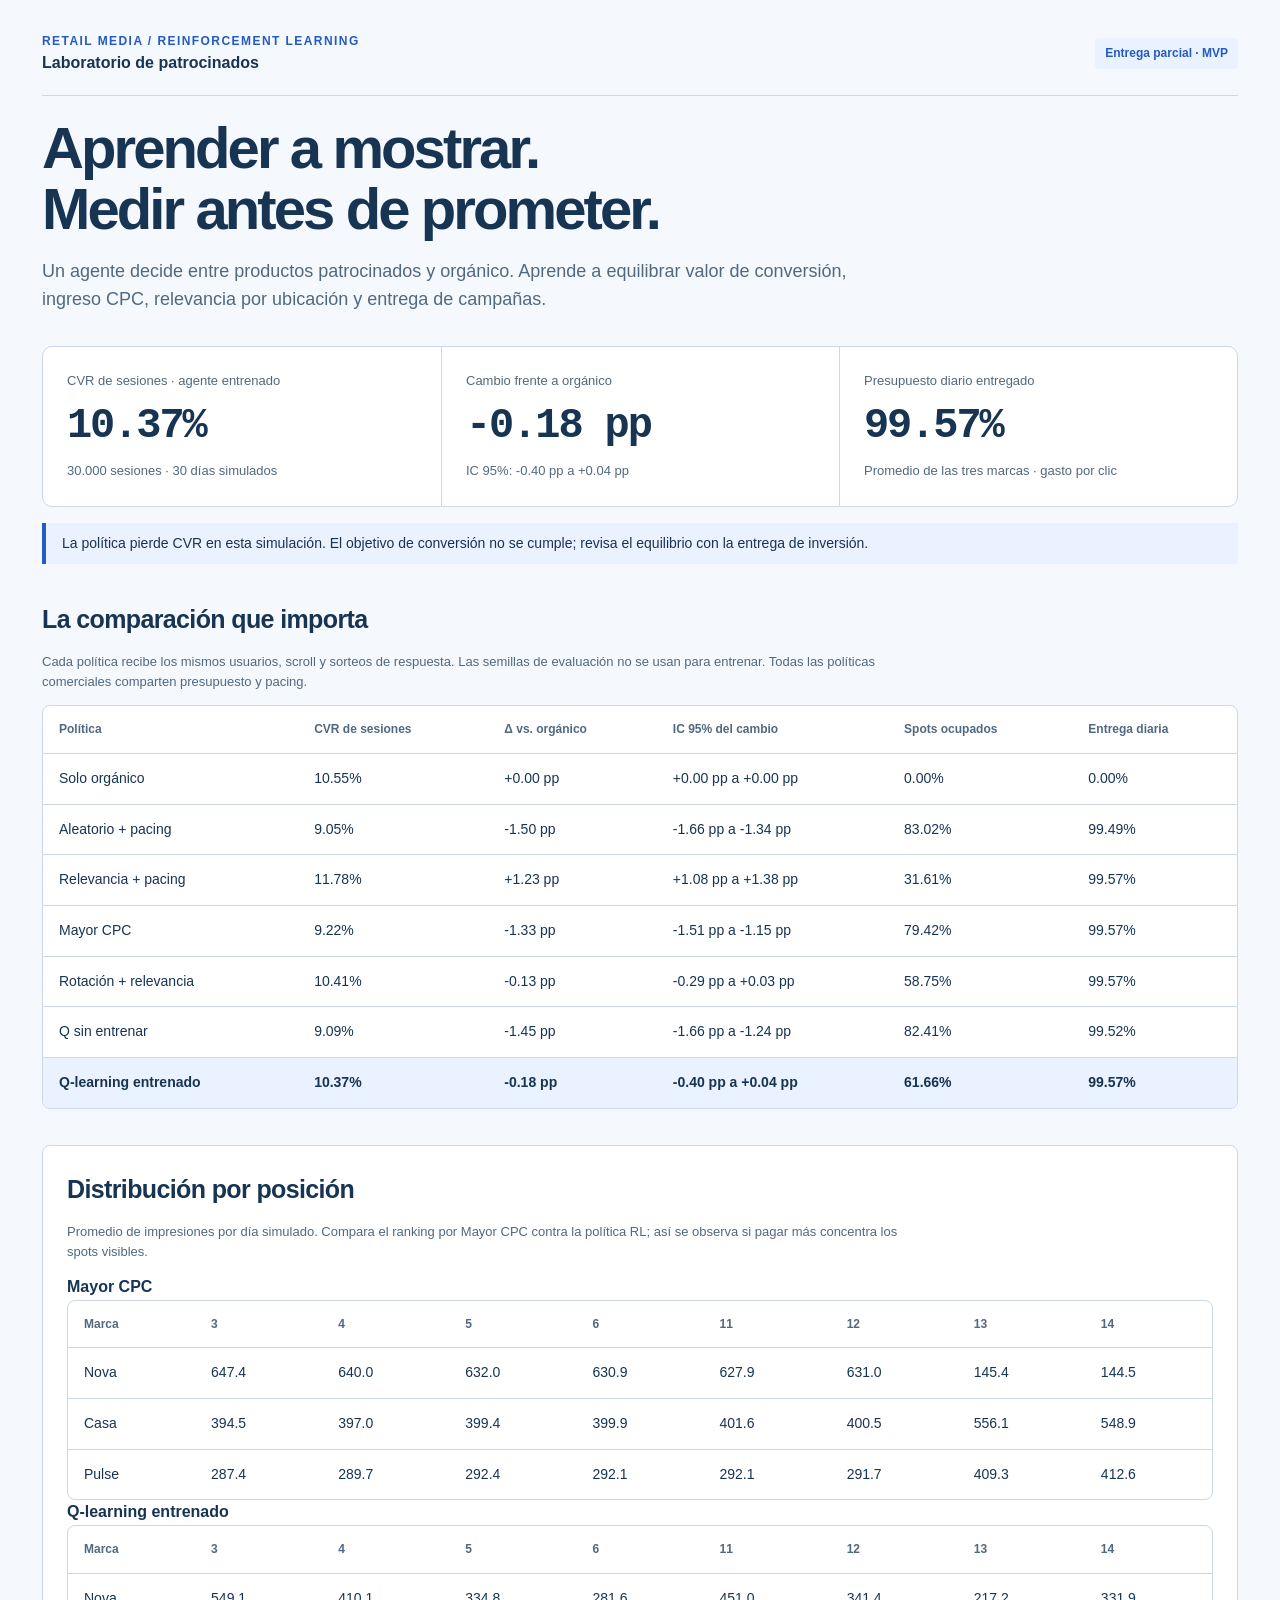
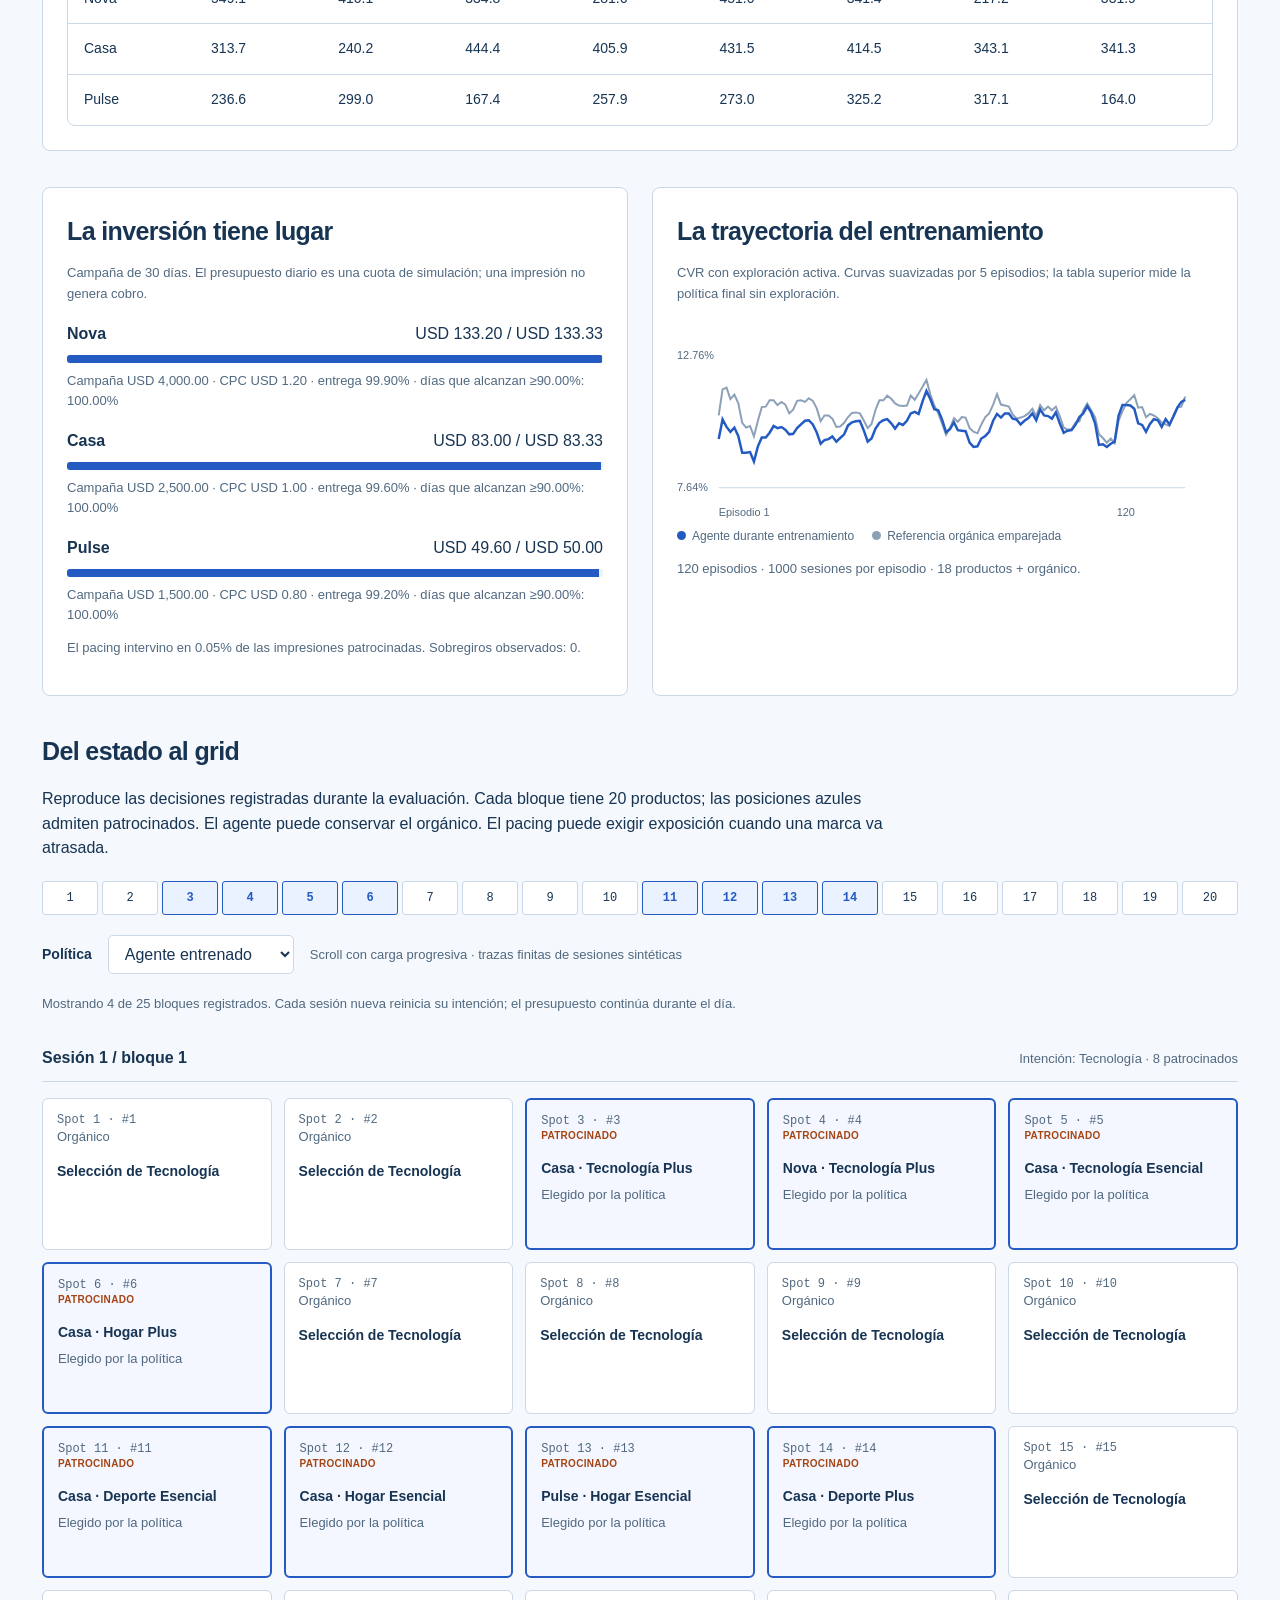
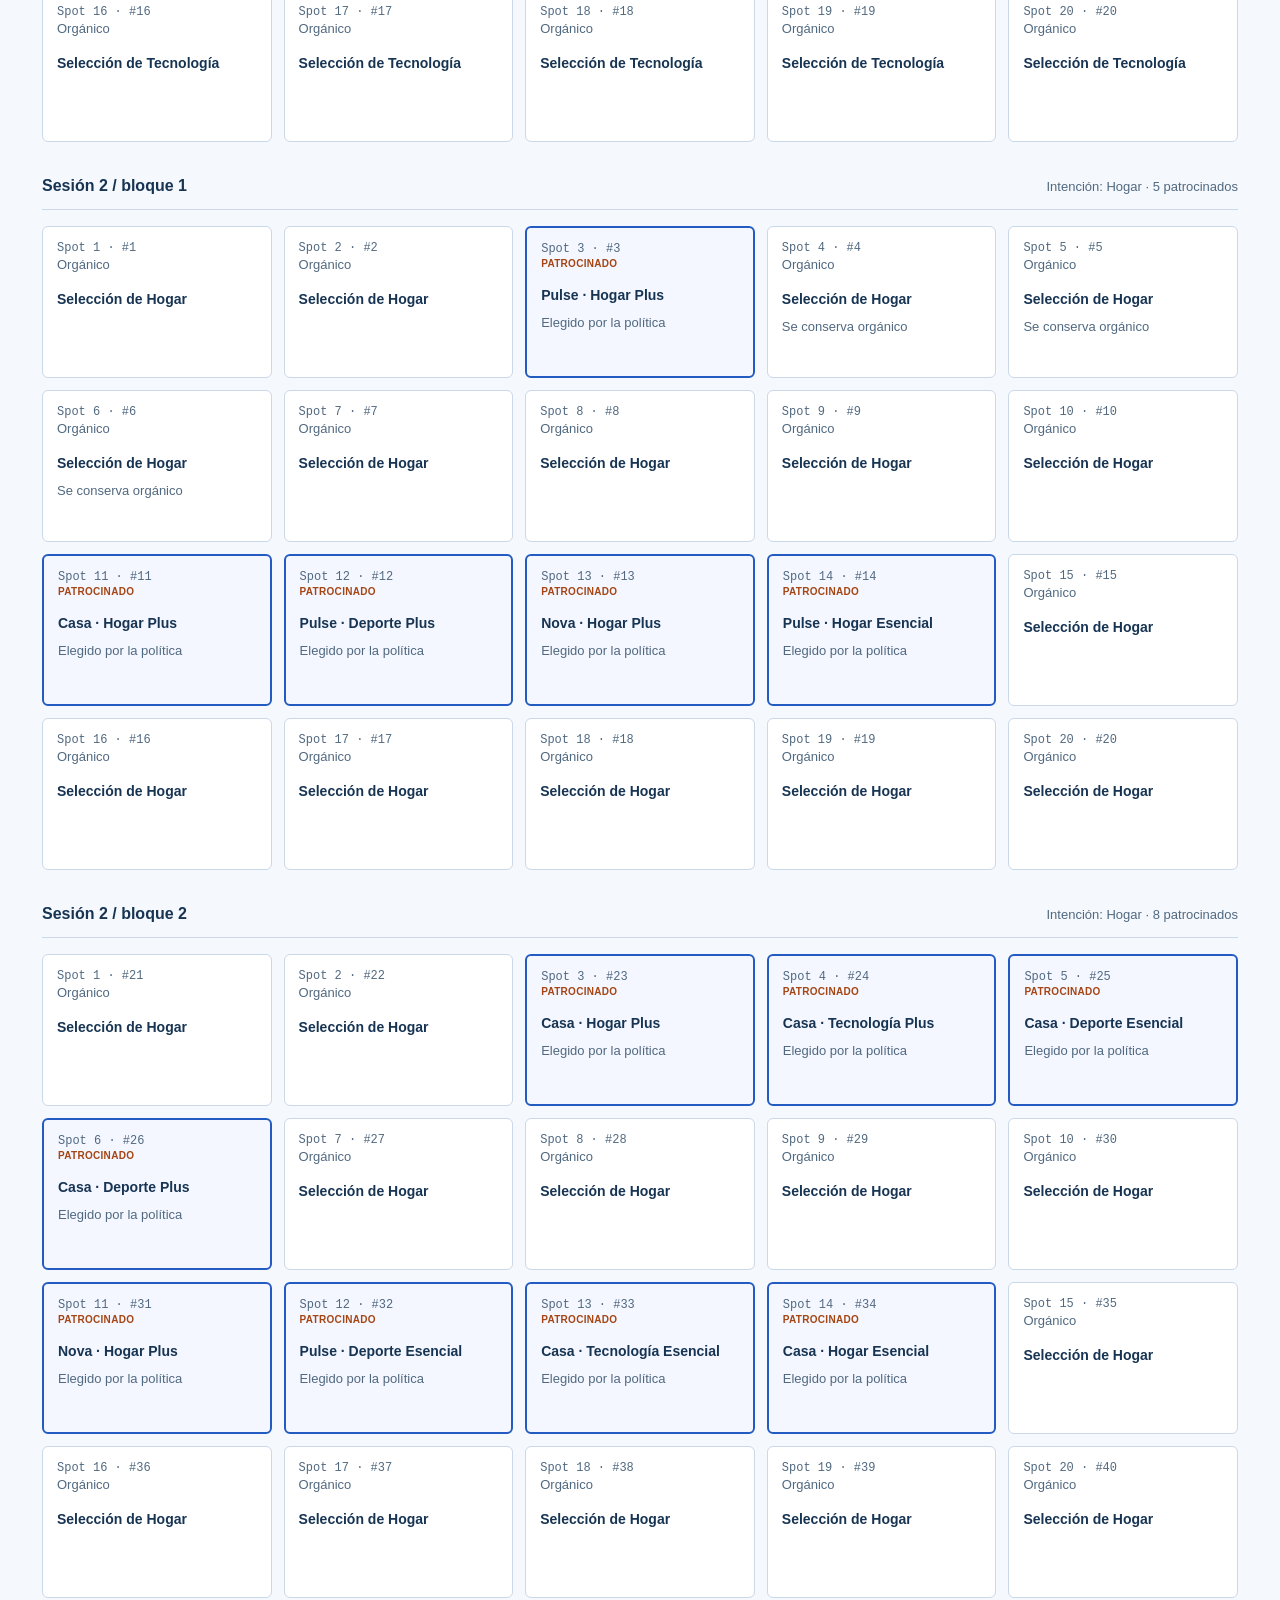
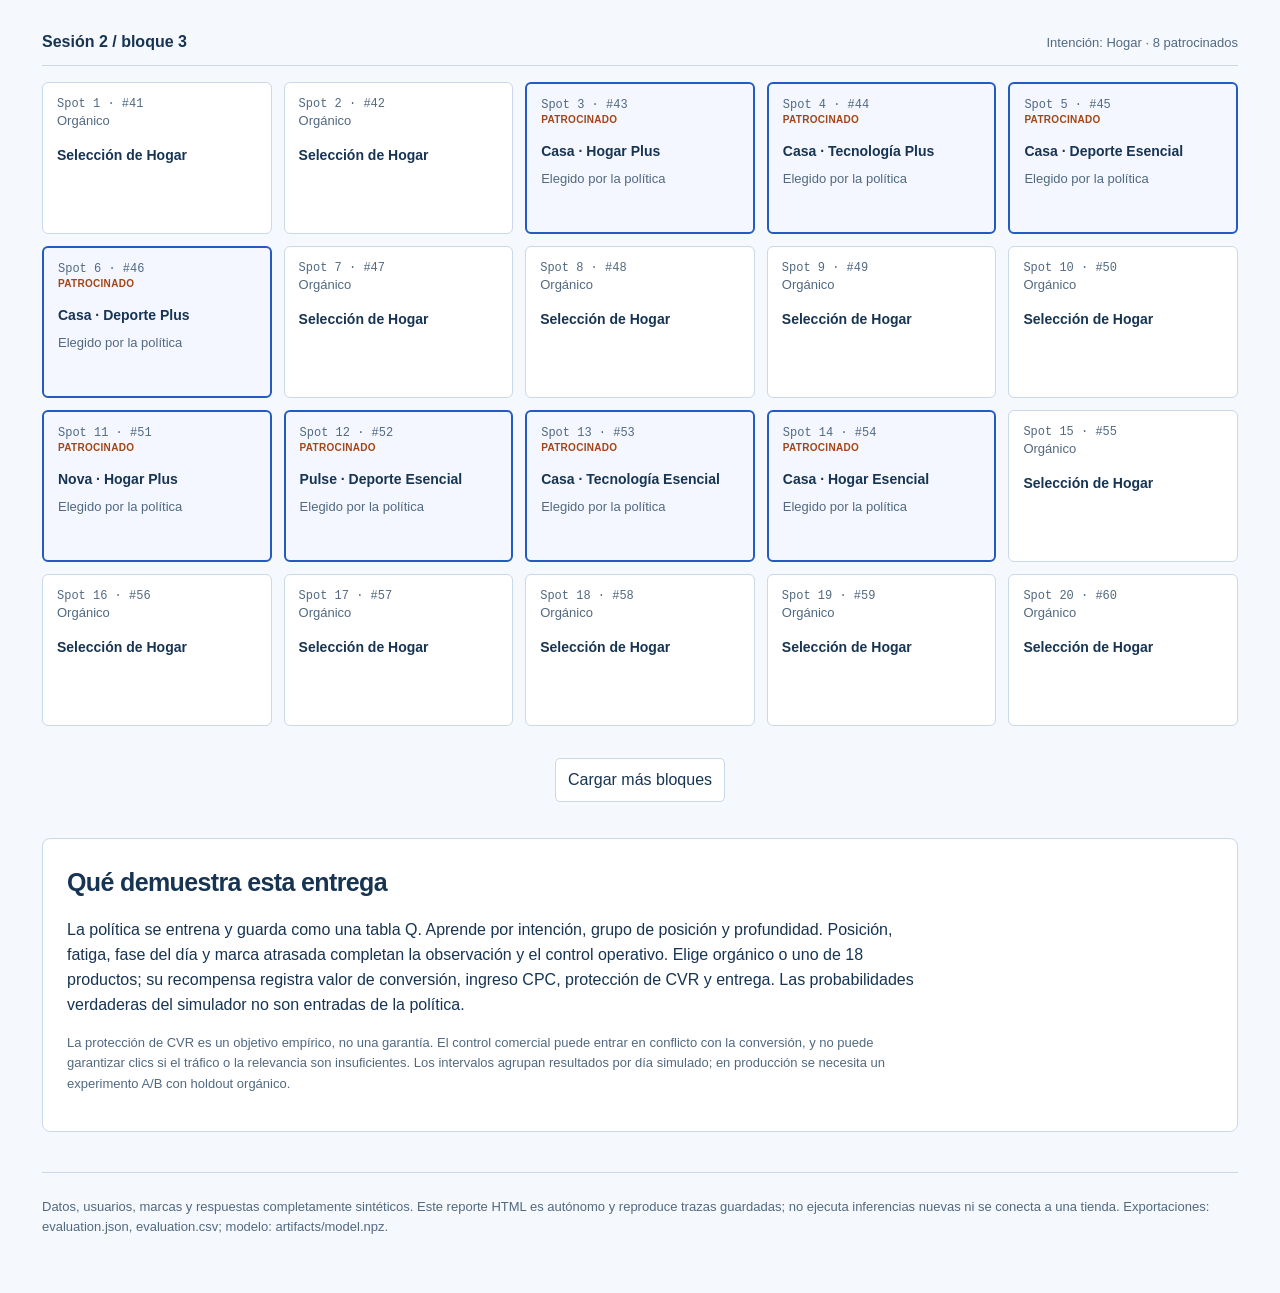
==== commit 685c4a13: "report position-aware RL results" ====
--- a/reports/demo.html
+++ b/reports/demo.html
@@ -13,21 +13,23 @@
 <body><main>
 <header><div><div class="eyebrow">Retail media / Reinforcement learning</div><strong>Laboratorio de patrocinados</strong></div><span class="tag">Entrega parcial · MVP</span></header>
 <h1>Aprender a mostrar.<br>Medir antes de prometer.</h1>
-<p class="lead">Un agente elige productos patrocinados dentro del grid. Aprende de clics y compras, mientras un control de entrega da oportunidades a las marcas según su inversión CPC.</p>
+<p class="lead">Un agente decide entre productos patrocinados y orgánico. Aprende a equilibrar valor de conversión, ingreso CPC, relevancia por ubicación y entrega de campañas.</p>
 <div class="metrics"><div class="metric"><div class="sub">CVR de sesiones · agente entrenado</div><div class="number" id="cvr"></div><div class="sub" id="population"></div></div><div class="metric"><div class="sub">Cambio frente a orgánico</div><div class="number" id="delta"></div><div class="sub" id="interval"></div></div><div class="metric"><div class="sub">Presupuesto diario entregado</div><div class="number" id="delivery"></div><div class="sub">Promedio de las tres marcas · gasto por clic</div></div></div>
 <div class="status" id="verdict"></div>
 <section><h2>La comparación que importa</h2><p class="sub">Cada política recibe los mismos usuarios, scroll y sorteos de respuesta. Las semillas de evaluación no se usan para entrenar. Todas las políticas comerciales comparten presupuesto y pacing.</p><div class="table-wrap"><table><thead><tr><th>Política</th><th>CVR de sesiones</th><th>Δ vs. orgánico</th><th>IC 95% del cambio</th><th>Spots ocupados</th><th>Entrega diaria</th></tr></thead><tbody id="comparison"></tbody></table></div></section>
+<section class="panel"><h2>Distribución por posición</h2><p class="sub">Promedio de impresiones por día simulado. Compara el ranking por Mayor CPC contra la política RL; así se observa si pagar más concentra los spots visibles.</p><div id="allocation"></div></section>
 <section class="two"><div class="panel"><h2>La inversión tiene lugar</h2><p class="sub">Campaña de <span id="days"></span> días. El presupuesto diario es una cuota de simulación; una impresión no genera cobro.</p><div id="brands"></div><p class="sub" id="delivery-status"></p></div><div class="panel"><h2>La trayectoria del entrenamiento</h2><p class="sub">CVR con exploración activa. Curvas suavizadas por 5 episodios; la tabla superior mide la política final sin exploración.</p><div id="curve"></div><div class="legend"><span><i class="dot"></i>Agente durante entrenamiento</span><span><i class="dot organic"></i>Referencia orgánica emparejada</span></div><p class="sub" id="model-info"></p></div></section>
-<section><h2>Del estado al grid</h2><p>Reproduce las decisiones registradas durante la evaluación. Cada bloque tiene 20 productos; las posiciones azules admiten patrocinados. El agente puede conservar el orgánico. El pacing puede exigir exposición cuando una marca va atrasada.</p><div id="spots" class="spot-map" aria-label="Posiciones patrocinables"></div><div class="controls"><label for="policy">Política</label><select id="policy"><option value="rl">Agente entrenado</option><option value="untrained">Agente sin entrenar</option><option value="relevance">Relevancia</option><option value="random">Aleatorio</option><option value="organic">Solo orgánico</option></select><span class="sub">Scroll con carga progresiva · trazas finitas de sesiones sintéticas</span></div><div id="grid-stats" class="sub" aria-live="polite"></div><div id="blocks"></div><button id="load" type="button">Cargar más bloques</button><div id="sentinel" aria-hidden="true"></div></section>
-<section class="panel"><h2>Qué demuestra esta entrega</h2><p>La política se entrena y guarda como una tabla Q. Aprende por intención del usuario y profundidad del scroll, compartiendo experiencia entre posiciones. Posición, fatiga, fase del día y marca atrasada completan la observación y el control operativo. Elige orgánico o uno de 18 productos y recibe recompensa por compras y gasto CPC entregado. Las probabilidades verdaderas del simulador no son entradas de la política.</p><p class="sub">La protección de CVR es un objetivo empírico, no una garantía. El control comercial puede entrar en conflicto con la conversión, y no puede garantizar clics si el tráfico o la relevancia son insuficientes. Los intervalos agrupan resultados por día simulado; en producción se necesita un experimento A/B con holdout orgánico.</p></section>
+<section><h2>Del estado al grid</h2><p>Reproduce las decisiones registradas durante la evaluación. Cada bloque tiene 20 productos; las posiciones azules admiten patrocinados. El agente puede conservar el orgánico. El pacing puede exigir exposición cuando una marca va atrasada.</p><div id="spots" class="spot-map" aria-label="Posiciones patrocinables"></div><div class="controls"><label for="policy">Política</label><select id="policy"><option value="rl">Agente entrenado</option><option value="untrained">Agente sin entrenar</option><option value="relevance">Relevancia</option><option value="bid">Mayor CPC</option><option value="rotation">Rotación</option><option value="random">Aleatorio</option><option value="organic">Solo orgánico</option></select><span class="sub">Scroll con carga progresiva · trazas finitas de sesiones sintéticas</span></div><div id="grid-stats" class="sub" aria-live="polite"></div><div id="blocks"></div><button id="load" type="button">Cargar más bloques</button><div id="sentinel" aria-hidden="true"></div></section>
+<section class="panel"><h2>Qué demuestra esta entrega</h2><p>La política se entrena y guarda como una tabla Q. Aprende por intención, grupo de posición y profundidad. Posición, fatiga, fase del día y marca atrasada completan la observación y el control operativo. Elige orgánico o uno de 18 productos; su recompensa registra valor de conversión, ingreso CPC, protección de CVR y entrega. Las probabilidades verdaderas del simulador no son entradas de la política.</p><p class="sub">La protección de CVR es un objetivo empírico, no una garantía. El control comercial puede entrar en conflicto con la conversión, y no puede garantizar clics si el tráfico o la relevancia son insuficientes. Los intervalos agrupan resultados por día simulado; en producción se necesita un experimento A/B con holdout orgánico.</p></section>
 <footer class="foot">Datos, usuarios, marcas y respuestas completamente sintéticos. Este reporte HTML es autónomo y reproduce trazas guardadas; no ejecuta inferencias nuevas ni se conecta a una tienda. Exportaciones: evaluation.json, evaluation.csv; modelo: artifacts/model.npz.</footer>
-</main><script type="application/json" id="experiment">{"result": {"config": {"sessions": 1000, "campaign_days": 30, "block_size": 20, "sponsored_slots": [3, 4, 5, 6, 11, 12, 13, 14], "categories": ["Tecnología", "Hogar", "Deporte"], "brands": [{"name": "Nova", "budget_cents": 400000, "cpc_cents": 120}, {"name": "Casa", "budget_cents": 250000, "cpc_cents": 100}, {"name": "Pulse", "budget_cents": 150000, "cpc_cents": 80}], "cvr_tolerance": 0.0, "minimum_delivery": 0.9, "pacing_slack": 0.075}, "seeds": [30000, 30001, 30002, 30003, 30004, 30005, 30006, 30007, 30008, 30009, 30010, 30011, 30012, 30013, 30014, 30015, 30016, 30017, 30018, 30019, 30020, 30021, 30022, 30023, 30024, 30025, 30026, 30027, 30028, 30029], "sessions_per_policy": 30000, "model_metadata": {"training_seeds": [42, 43, 44, 45, 46, 47, 48, 49, 50, 51, 52, 53, 54, 55, 56, 57, 58, 59, 60, 61, 62, 63, 64, 65, 66, 67, 68, 69, 70, 71, 72, 73, 74, 75, 76, 77, 78, 79, 80, 81, 82, 83, 84, 85, 86, 87, 88, 89, 90, 91, 92, 93, 94, 95, 96, 97, 98, 99, 100, 101, 102, 103, 104, 105, 106, 107, 108, 109, 110, 111, 112, 113, 114, 115, 116, 117, 118, 119, 120, 121, 122, 123, 124, 125, 126, 127, 128, 129, 130, 131, 132, 133, 134, 135, 136, 137, 138, 139, 140, 141, 142, 143, 144, 145, 146, 147, 148, 149, 150, 151, 152, 153, 154, 155, 156, 157, 158, 159, 160, 161], "episodes": 120, "training_sessions_per_episode": 1000, "seed": 42, "config": {"sessions": 1000, "campaign_days": 30, "block_size": 20, "sponsored_slots": [3, 4, 5, 6, 11, 12, 13, 14], "categories": ["Tecnología", "Hogar", "Deporte"], "brands": [{"name": "Nova", "budget_cents": 400000, "cpc_cents": 120}, {"name": "Casa", "budget_cents": 250000, "cpc_cents": 100}, {"name": "Pulse", "budget_cents": 150000, "cpc_cents": 80}], "cvr_tolerance": 0.0, "minimum_delivery": 0.9, "pacing_slack": 0.075}, "version": 2, "config_fingerprint": "94a1e95fa1155587198ea6e70316a2056923d24e8d7f759129b0bc44ca80bdb0", "actions": 19, "alpha": 0.01, "gamma": 0.8, "cvr_multiplier": 132.39999999999998, "state_schema": "intent_depth_v1"}, "policies": {"organic": {"session_cvr": 0.10546666666666667, "delta_cvr": 0.0, "delta_cvr_ci95": [0.0, 0.0], "cvr_point_pass": true, "cvr_ci_pass": true, "sponsored_ctr": 0.0, "ad_fill_rate": 0.0, "spend_cents": [0.0, 0.0, 0.0], "brand_delivery": [0.0, 0.0, 0.0], "brand_impressions": [0.0, 0.0, 0.0], "delivery_pass_rate": [0.0, 0.0, 0.0], "pacing_forced_share": 0.0, "budget_overshoots": 0}, "random": {"session_cvr": 0.08943333333333334, "delta_cvr": -0.016033333333333337, "delta_cvr_ci95": [-0.018078842374709712, -0.013987824291956963], "cvr_point_pass": false, "cvr_ci_pass": false, "sponsored_ctr": 0.02365895026924491, "ad_fill_rate": 0.842994728727394, "spend_cents": [13240.0, 8293.333333333334, 4960.0], "brand_delivery": [0.9930248256206405, 0.9952398095923838, 0.9920000000000007], "brand_impressions": [4634.6, 3512.633333333333, 2642.2], "delivery_pass_rate": [1.0, 1.0, 1.0], "pacing_forced_share": 0.03674362028813063, "budget_overshoots": 0}, "relevance": {"session_cvr": 0.11436666666666667, "delta_cvr": 0.008900000000000002, "delta_cvr_ci95": [0.007677726558473078, 0.010122273441526925], "cvr_point_pass": true, "cvr_ci_pass": true, "sponsored_ctr": 0.05445225147297594, "ad_fill_rate": 0.3673248812401033, "spend_cents": [13320.0, 8300.0, 4960.0], "brand_delivery": [0.9990249756243906, 0.9960398415936638, 0.9920000000000007], "brand_impressions": [1946.6666666666667, 1563.9666666666667, 1190.7333333333333], "delivery_pass_rate": [1.0, 1.0, 1.0], "pacing_forced_share": 0.0, "budget_overshoots": 0}, "untrained": {"session_cvr": 0.09046666666666668, "delta_cvr": -0.015000000000000003, "delta_cvr_ci95": [-0.01683399367376289, -0.013166006326237113], "cvr_point_pass": false, "cvr_ci_pass": false, "sponsored_ctr": 0.024172683608528426, "ad_fill_rate": 0.8274491624302025, "spend_cents": [13320.0, 8300.0, 4960.0], "brand_delivery": [0.9990249756243906, 0.9960398415936638, 0.9920000000000007], "brand_impressions": [4511.1, 3428.6666666666665, 2650.7], "delivery_pass_rate": [1.0, 1.0, 1.0], "pacing_forced_share": 0.02100752675563138, "budget_overshoots": 0}, "rl": {"session_cvr": 0.10763333333333333, "delta_cvr": 0.002166666666666668, "delta_cvr_ci95": [0.0007295574201587806, 0.003603775913174555], "cvr_point_pass": true, "cvr_ci_pass": true, "sponsored_ctr": 0.03878310860988042, "ad_fill_rate": 0.5155299399949996, "spend_cents": [13308.0, 8300.0, 4960.0], "brand_delivery": [0.9981249531238281, 0.9960398415936638, 0.9920000000000007], "brand_impressions": [2427.266666666667, 2532.7, 1638.2666666666667], "delivery_pass_rate": [1.0, 1.0, 1.0], "pacing_forced_share": 0.0033658293798618857, "budget_overshoots": 0}}, "runs": [{"policy": "organic", "seed": 30000, "sessions": 1000, "product_impressions": 31580, "sponsored_opportunities": 12632, "sponsored_impressions": 0, "sponsored_clicks": 0, "session_cvr": 0.112, "organic_session_cvr": 0.112, "item_cvr": 0.0037998733375554147, "sponsored_ctr": 0.0, "ad_fill_rate": 0.0, "spend_cents": [0, 0, 0], "daily_budget_cents": [13333, 8333, 5000], "brand_impressions": [0, 0, 0], "brand_clicks": [0, 0, 0], "brand_delivery": [0.0, 0.0, 0.0], "pacing_forced_share": 0.0, "converted_sessions": 112, "organic_converted_sessions": 112}, {"policy": "organic", "seed": 30001, "sessions": 1000, "product_impressions": 32300, "sponsored_opportunities": 12920, "sponsored_impressions": 0, "sponsored_clicks": 0, "session_cvr": 0.098, "organic_session_cvr": 0.098, "item_cvr": 0.0032507739938080495, "sponsored_ctr": 0.0, "ad_fill_rate": 0.0, "spend_cents": [0, 0, 0], "daily_budget_cents": [13333, 8333, 5000], "brand_impressions": [0, 0, 0], "brand_clicks": [0, 0, 0], "brand_delivery": [0.0, 0.0, 0.0], "pacing_forced_share": 0.0, "converted_sessions": 98, "organic_converted_sessions": 98}, {"policy": "organic", "seed": 30002, "sessions": 1000, "product_impressions": 32220, "sponsored_opportunities": 12888, "sponsored_impressions": 0, "sponsored_clicks": 0, "session_cvr": 0.116, "organic_session_cvr": 0.116, "item_cvr": 0.0038795779019242705, "sponsored_ctr": 0.0, "ad_fill_rate": 0.0, "spend_cents": [0, 0, 0], "daily_budget_cents": [13333, 8333, 5000], "brand_impressions": [0, 0, 0], "brand_clicks": [0, 0, 0], "brand_delivery": [0.0, 0.0, 0.0], "pacing_forced_share": 0.0, "converted_sessions": 116, "organic_converted_sessions": 116}, {"policy": "organic", "seed": 30003, "sessions": 1000, "product_impressions": 32800, "sponsored_opportunities": 13120, "sponsored_impressions": 0, "sponsored_clicks": 0, "session_cvr": 0.107, "organic_session_cvr": 0.107, "item_cvr": 0.003475609756097561, "sponsored_ctr": 0.0, "ad_fill_rate": 0.0, "spend_cents": [0, 0, 0], "daily_budget_cents": [13333, 8333, 5000], "brand_impressions": [0, 0, 0], "brand_clicks": [0, 0, 0], "brand_delivery": [0.0, 0.0, 0.0], "pacing_forced_share": 0.0, "converted_sessions": 107, "organic_converted_sessions": 107}, {"policy": "organic", "seed": 30004, "sessions": 1000, "product_impressions": 32440, "sponsored_opportunities": 12976, "sponsored_impressions": 0, "sponsored_clicks": 0, "session_cvr": 0.109, "organic_session_cvr": 0.109, "item_cvr": 0.0036066584463625155, "sponsored_ctr": 0.0, "ad_fill_rate": 0.0, "spend_cents": [0, 0, 0], "daily_budget_cents": [13333, 8333, 5000], "brand_impressions": [0, 0, 0], "brand_clicks": [0, 0, 0], "brand_delivery": [0.0, 0.0, 0.0], "pacing_forced_share": 0.0, "converted_sessions": 109, "organic_converted_sessions": 109}, {"policy": "organic", "seed": 30005, "sessions": 1000, "product_impressions": 32060, "sponsored_opportunities": 12824, "sponsored_impressions": 0, "sponsored_clicks": 0, "session_cvr": 0.106, "organic_session_cvr": 0.106, "item_cvr": 0.0034934497816593887, "sponsored_ctr": 0.0, "ad_fill_rate": 0.0, "spend_cents": [0, 0, 0], "daily_budget_cents": [13333, 8333, 5000], "brand_impressions": [0, 0, 0], "brand_clicks": [0, 0, 0], "brand_delivery": [0.0, 0.0, 0.0], "pacing_forced_share": 0.0, "converted_sessions": 106, "organic_converted_sessions": 106}, {"policy": "organic", "seed": 30006, "sessions": 1000, "product_impressions": 32180, "sponsored_opportunities": 12872, "sponsored_impressions": 0, "sponsored_clicks": 0, "session_cvr": 0.117, "organic_session_cvr": 0.117, "item_cvr": 0.003977625854568055, "sponsored_ctr": 0.0, "ad_fill_rate": 0.0, "spend_cents": [0, 0, 0], "daily_budget_cents": [13333, 8333, 5000], "brand_impressions": [0, 0, 0], "brand_clicks": [0, 0, 0], "brand_delivery": [0.0, 0.0, 0.0], "pacing_forced_share": 0.0, "converted_sessions": 117, "organic_converted_sessions": 117}, {"policy": "organic", "seed": 30007, "sessions": 1000, "product_impressions": 31480, "sponsored_opportunities": 12592, "sponsored_impressions": 0, "sponsored_clicks": 0, "session_cvr": 0.108, "organic_session_cvr": 0.108, "item_cvr": 0.003716645489199492, "sponsored_ctr": 0.0, "ad_fill_rate": 0.0, "spend_cents": [0, 0, 0], "daily_budget_cents": [13333, 8333, 5000], "brand_impressions": [0, 0, 0], "brand_clicks": [0, 0, 0], "brand_delivery": [0.0, 0.0, 0.0], "pacing_forced_share": 0.0, "converted_sessions": 108, "organic_converted_sessions": 108}, {"policy": "organic", "seed": 30008, "sessions": 1000, "product_impressions": 32160, "sponsored_opportunities": 12864, "sponsored_impressions": 0, "sponsored_clicks": 0, "session_cvr": 0.097, "organic_session_cvr": 0.097, "item_cvr": 0.003171641791044776, "sponsored_ctr": 0.0, "ad_fill_rate": 0.0, "spend_cents": [0, 0, 0], "daily_budget_cents": [13333, 8333, 5000], "brand_impressions": [0, 0, 0], "brand_clicks": [0, 0, 0], "brand_delivery": [0.0, 0.0, 0.0], "pacing_forced_share": 0.0, "converted_sessions": 97, "organic_converted_sessions": 97}, {"policy": "organic", "seed": 30009, "sessions": 1000, "product_impressions": 32280, "sponsored_opportunities": 12912, "sponsored_impressions": 0, "sponsored_clicks": 0, "session_cvr": 0.12, "organic_session_cvr": 0.12, "item_cvr": 0.003996282527881041, "sponsored_ctr": 0.0, "ad_fill_rate": 0.0, "spend_cents": [0, 0, 0], "daily_budget_cents": [13333, 8333, 5000], "brand_impressions": [0, 0, 0], "brand_clicks": [0, 0, 0], "brand_delivery": [0.0, 0.0, 0.0], "pacing_forced_share": 0.0, "converted_sessions": 120, "organic_converted_sessions": 120}, {"policy": "organic", "seed": 30010, "sessions": 1000, "product_impressions": 31840, "sponsored_opportunities": 12736, "sponsored_impressions": 0, "sponsored_clicks": 0, "session_cvr": 0.105, "organic_session_cvr": 0.105, "item_cvr": 0.003423366834170854, "sponsored_ctr": 0.0, "ad_fill_rate": 0.0, "spend_cents": [0, 0, 0], "daily_budget_cents": [13333, 8333, 5000], "brand_impressions": [0, 0, 0], "brand_clicks": [0, 0, 0], "brand_delivery": [0.0, 0.0, 0.0], "pacing_forced_share": 0.0, "converted_sessions": 105, "organic_converted_sessions": 105}, {"policy": "organic", "seed": 30011, "sessions": 1000, "product_impressions": 32200, "sponsored_opportunities": 12880, "sponsored_impressions": 0, "sponsored_clicks": 0, "session_cvr": 0.09, "organic_session_cvr": 0.09, "item_cvr": 0.003043478260869565, "sponsored_ctr": 0.0, "ad_fill_rate": 0.0, "spend_cents": [0, 0, 0], "daily_budget_cents": [13333, 8333, 5000], "brand_impressions": [0, 0, 0], "brand_clicks": [0, 0, 0], "brand_delivery": [0.0, 0.0, 0.0], "pacing_forced_share": 0.0, "converted_sessions": 90, "organic_converted_sessions": 90}, {"policy": "organic", "seed": 30012, "sessions": 1000, "product_impressions": 31400, "sponsored_opportunities": 12560, "sponsored_impressions": 0, "sponsored_clicks": 0, "session_cvr": 0.099, "organic_session_cvr": 0.099, "item_cvr": 0.00321656050955414, "sponsored_ctr": 0.0, "ad_fill_rate": 0.0, "spend_cents": [0, 0, 0], "daily_budget_cents": [13333, 8333, 5000], "brand_impressions": [0, 0, 0], "brand_clicks": [0, 0, 0], "brand_delivery": [0.0, 0.0, 0.0], "pacing_forced_share": 0.0, "converted_sessions": 99, "organic_converted_sessions": 99}, {"policy": "organic", "seed": 30013, "sessions": 1000, "product_impressions": 32340, "sponsored_opportunities": 12936, "sponsored_impressions": 0, "sponsored_clicks": 0, "session_cvr": 0.095, "organic_session_cvr": 0.095, "item_cvr": 0.0030921459492888066, "sponsored_ctr": 0.0, "ad_fill_rate": 0.0, "spend_cents": [0, 0, 0], "daily_budget_cents": [13333, 8333, 5000], "brand_impressions": [0, 0, 0], "brand_clicks": [0, 0, 0], "brand_delivery": [0.0, 0.0, 0.0], "pacing_forced_share": 0.0, "converted_sessions": 95, "organic_converted_sessions": 95}, {"policy": "organic", "seed": 30014, "sessions": 1000, "product_impressions": 31700, "sponsored_opportunities": 12680, "sponsored_impressions": 0, "sponsored_clicks": 0, "session_cvr": 0.088, "organic_session_cvr": 0.088, "item_cvr": 0.0029022082018927446, "sponsored_ctr": 0.0, "ad_fill_rate": 0.0, "spend_cents": [0, 0, 0], "daily_budget_cents": [13333, 8333, 5000], "brand_impressions": [0, 0, 0], "brand_clicks": [0, 0, 0], "brand_delivery": [0.0, 0.0, 0.0], "pacing_forced_share": 0.0, "converted_sessions": 88, "organic_converted_sessions": 88}, {"policy": "organic", "seed": 30015, "sessions": 1000, "product_impressions": 31540, "sponsored_opportunities": 12616, "sponsored_impressions": 0, "sponsored_clicks": 0, "session_cvr": 0.099, "organic_session_cvr": 0.099, "item_cvr": 0.003297400126823082, "sponsored_ctr": 0.0, "ad_fill_rate": 0.0, "spend_cents": [0, 0, 0], "daily_budget_cents": [13333, 8333, 5000], "brand_impressions": [0, 0, 0], "brand_clicks": [0, 0, 0], "brand_delivery": [0.0, 0.0, 0.0], "pacing_forced_share": 0.0, "converted_sessions": 99, "organic_converted_sessions": 99}, {"policy": "organic", "seed": 30016, "sessions": 1000, "product_impressions": 31060, "sponsored_opportunities": 12424, "sponsored_impressions": 0, "sponsored_clicks": 0, "session_cvr": 0.084, "organic_session_cvr": 0.084, "item_cvr": 0.002736638763683194, "sponsored_ctr": 0.0, "ad_fill_rate": 0.0, "spend_cents": [0, 0, 0], "daily_budget_cents": [13333, 8333, 5000], "brand_impressions": [0, 0, 0], "brand_clicks": [0, 0, 0], "brand_delivery": [0.0, 0.0, 0.0], "pacing_forced_share": 0.0, "converted_sessions": 84, "organic_converted_sessions": 84}, {"policy": "organic", "seed": 30017, "sessions": 1000, "product_impressions": 32060, "sponsored_opportunities": 12824, "sponsored_impressions": 0, "sponsored_clicks": 0, "session_cvr": 0.105, "organic_session_cvr": 0.105, "item_cvr": 0.0037117903930131003, "sponsored_ctr": 0.0, "ad_fill_rate": 0.0, "spend_cents": [0, 0, 0], "daily_budget_cents": [13333, 8333, 5000], "brand_impressions": [0, 0, 0], "brand_clicks": [0, 0, 0], "brand_delivery": [0.0, 0.0, 0.0], "pacing_forced_share": 0.0, "converted_sessions": 105, "organic_converted_sessions": 105}, {"policy": "organic", "seed": 30018, "sessions": 1000, "product_impressions": 31660, "sponsored_opportunities": 12664, "sponsored_impressions": 0, "sponsored_clicks": 0, "session_cvr": 0.106, "organic_session_cvr": 0.106, "item_cvr": 0.003663929248262792, "sponsored_ctr": 0.0, "ad_fill_rate": 0.0, "spend_cents": [0, 0, 0], "daily_budget_cents": [13333, 8333, 5000], "brand_impressions": [0, 0, 0], "brand_clicks": [0, 0, 0], "brand_delivery": [0.0, 0.0, 0.0], "pacing_forced_share": 0.0, "converted_sessions": 106, "organic_converted_sessions": 106}, {"policy": "organic", "seed": 30019, "sessions": 1000, "product_impressions": 32500, "sponsored_opportunities": 13000, "sponsored_impressions": 0, "sponsored_clicks": 0, "session_cvr": 0.103, "organic_session_cvr": 0.103, "item_cvr": 0.003446153846153846, "sponsored_ctr": 0.0, "ad_fill_rate": 0.0, "spend_cents": [0, 0, 0], "daily_budget_cents": [13333, 8333, 5000], "brand_impressions": [0, 0, 0], "brand_clicks": [0, 0, 0], "brand_delivery": [0.0, 0.0, 0.0], "pacing_forced_share": 0.0, "converted_sessions": 103, "organic_converted_sessions": 103}, {"policy": "organic", "seed": 30020, "sessions": 1000, "product_impressions": 31420, "sponsored_opportunities": 12568, "sponsored_impressions": 0, "sponsored_clicks": 0, "session_cvr": 0.111, "organic_session_cvr": 0.111, "item_cvr": 0.0036919159770846593, "sponsored_ctr": 0.0, "ad_fill_rate": 0.0, "spend_cents": [0, 0, 0], "daily_budget_cents": [13333, 8333, 5000], "brand_impressions": [0, 0, 0], "brand_clicks": [0, 0, 0], "brand_delivery": [0.0, 0.0, 0.0], "pacing_forced_share": 0.0, "converted_sessions": 111, "organic_converted_sessions": 111}, {"policy": "organic", "seed": 30021, "sessions": 1000, "product_impressions": 31840, "sponsored_opportunities": 12736, "sponsored_impressions": 0, "sponsored_clicks": 0, "session_cvr": 0.113, "organic_session_cvr": 0.113, "item_cvr": 0.003800251256281407, "sponsored_ctr": 0.0, "ad_fill_rate": 0.0, "spend_cents": [0, 0, 0], "daily_budget_cents": [13333, 8333, 5000], "brand_impressions": [0, 0, 0], "brand_clicks": [0, 0, 0], "brand_delivery": [0.0, 0.0, 0.0], "pacing_forced_share": 0.0, "converted_sessions": 113, "organic_converted_sessions": 113}, {"policy": "organic", "seed": 30022, "sessions": 1000, "product_impressions": 32120, "sponsored_opportunities": 12848, "sponsored_impressions": 0, "sponsored_clicks": 0, "session_cvr": 0.104, "organic_session_cvr": 0.104, "item_cvr": 0.003518057285180573, "sponsored_ctr": 0.0, "ad_fill_rate": 0.0, "spend_cents": [0, 0, 0], "daily_budget_cents": [13333, 8333, 5000], "brand_impressions": [0, 0, 0], "brand_clicks": [0, 0, 0], "brand_delivery": [0.0, 0.0, 0.0], "pacing_forced_share": 0.0, "converted_sessions": 104, "organic_converted_sessions": 104}, {"policy": "organic", "seed": 30023, "sessions": 1000, "product_impressions": 32160, "sponsored_opportunities": 12864, "sponsored_impressions": 0, "sponsored_clicks": 0, "session_cvr": 0.108, "organic_session_cvr": 0.108, "item_cvr": 0.0035758706467661694, "sponsored_ctr": 0.0, "ad_fill_rate": 0.0, "spend_cents": [0, 0, 0], "daily_budget_cents": [13333, 8333, 5000], "brand_impressions": [0, 0, 0], "brand_clicks": [0, 0, 0], "brand_delivery": [0.0, 0.0, 0.0], "pacing_forced_share": 0.0, "converted_sessions": 108, "organic_converted_sessions": 108}, {"policy": "organic", "seed": 30024, "sessions": 1000, "product_impressions": 32280, "sponsored_opportunities": 12912, "sponsored_impressions": 0, "sponsored_clicks": 0, "session_cvr": 0.122, "organic_session_cvr": 0.122, "item_cvr": 0.0040272614622057, "sponsored_ctr": 0.0, "ad_fill_rate": 0.0, "spend_cents": [0, 0, 0], "daily_budget_cents": [13333, 8333, 5000], "brand_impressions": [0, 0, 0], "brand_clicks": [0, 0, 0], "brand_delivery": [0.0, 0.0, 0.0], "pacing_forced_share": 0.0, "converted_sessions": 122, "organic_converted_sessions": 122}, {"policy": "organic", "seed": 30025, "sessions": 1000, "product_impressions": 31900, "sponsored_opportunities": 12760, "sponsored_impressions": 0, "sponsored_clicks": 0, "session_cvr": 0.111, "organic_session_cvr": 0.111, "item_cvr": 0.003730407523510972, "sponsored_ctr": 0.0, "ad_fill_rate": 0.0, "spend_cents": [0, 0, 0], "daily_budget_cents": [13333, 8333, 5000], "brand_impressions": [0, 0, 0], "brand_clicks": [0, 0, 0], "brand_delivery": [0.0, 0.0, 0.0], "pacing_forced_share": 0.0, "converted_sessions": 111, "organic_converted_sessions": 111}, {"policy": "organic", "seed": 30026, "sessions": 1000, "product_impressions": 32420, "sponsored_opportunities": 12968, "sponsored_impressions": 0, "sponsored_clicks": 0, "session_cvr": 0.109, "organic_session_cvr": 0.109, "item_cvr": 0.00351634793337446, "sponsored_ctr": 0.0, "ad_fill_rate": 0.0, "spend_cents": [0, 0, 0], "daily_budget_cents": [13333, 8333, 5000], "brand_impressions": [0, 0, 0], "brand_clicks": [0, 0, 0], "brand_delivery": [0.0, 0.0, 0.0], "pacing_forced_share": 0.0, "converted_sessions": 109, "organic_converted_sessions": 109}, {"policy": "organic", "seed": 30027, "sessions": 1000, "product_impressions": 31740, "sponsored_opportunities": 12696, "sponsored_impressions": 0, "sponsored_clicks": 0, "session_cvr": 0.098, "organic_session_cvr": 0.098, "item_cvr": 0.003182104599873976, "sponsored_ctr": 0.0, "ad_fill_rate": 0.0, "spend_cents": [0, 0, 0], "daily_budget_cents": [13333, 8333, 5000], "brand_impressions": [0, 0, 0], "brand_clicks": [0, 0, 0], "brand_delivery": [0.0, 0.0, 0.0], "pacing_forced_share": 0.0, "converted_sessions": 98, "organic_converted_sessions": 98}, {"policy": "organic", "seed": 30028, "sessions": 1000, "product_impressions": 32260, "sponsored_opportunities": 12904, "sponsored_impressions": 0, "sponsored_clicks": 0, "session_cvr": 0.113, "organic_session_cvr": 0.113, "item_cvr": 0.0035957842529448234, "sponsored_ctr": 0.0, "ad_fill_rate": 0.0, "spend_cents": [0, 0, 0], "daily_budget_cents": [13333, 8333, 5000], "brand_impressions": [0, 0, 0], "brand_clicks": [0, 0, 0], "brand_delivery": [0.0, 0.0, 0.0], "pacing_forced_share": 0.0, "converted_sessions": 113, "organic_converted_sessions": 113}, {"policy": "organic", "seed": 30029, "sessions": 1000, "product_impressions": 31980, "sponsored_opportunities": 12792, "sponsored_impressions": 0, "sponsored_clicks": 0, "session_cvr": 0.111, "organic_session_cvr": 0.111, "item_cvr": 0.0038461538461538464, "sponsored_ctr": 0.0, "ad_fill_rate": 0.0, "spend_cents": [0, 0, 0], "daily_budget_cents": [13333, 8333, 5000], "brand_impressions": [0, 0, 0], "brand_clicks": [0, 0, 0], "brand_delivery": [0.0, 0.0, 0.0], "pacing_forced_share": 0.0, "converted_sessions": 111, "organic_converted_sessions": 111}, {"policy": "random", "seed": 30000, "sessions": 1000, "product_impressions": 31580, "sponsored_opportunities": 12632, "sponsored_impressions": 11807, "sponsored_clicks": 247, "session_cvr": 0.096, "organic_session_cvr": 0.112, "item_cvr": 0.0031665611146295125, "sponsored_ctr": 0.020919793342932157, "ad_fill_rate": 0.9346896770107663, "spend_cents": [12480, 8100, 4960], "daily_budget_cents": [13333, 8333, 5000], "brand_impressions": [5103, 4178, 2526], "brand_clicks": [104, 81, 62], "brand_delivery": [0.9360234005850147, 0.9720388815552622, 0.992], "pacing_forced_share": 0.152282544253409, "converted_sessions": 96, "organic_converted_sessions": 112}, {"policy": "random", "seed": 30001, "sessions": 1000, "product_impressions": 32300, "sponsored_opportunities": 12920, "sponsored_impressions": 11258, "sponsored_clicks": 256, "session_cvr": 0.085, "organic_session_cvr": 0.098, "item_cvr": 0.0027244582043343653, "sponsored_ctr": 0.022739385325990406, "ad_fill_rate": 0.8713622291021672, "spend_cents": [13320, 8300, 4960], "daily_budget_cents": [13333, 8333, 5000], "brand_impressions": [5004, 3298, 2956], "brand_clicks": [111, 83, 62], "brand_delivery": [0.9990249756243906, 0.9960398415936638, 0.992], "pacing_forced_share": 0.022650559602060756, "converted_sessions": 85, "organic_converted_sessions": 98}, {"policy": "random", "seed": 30002, "sessions": 1000, "product_impressions": 32220, "sponsored_opportunities": 12888, "sponsored_impressions": 10133, "sponsored_clicks": 256, "session_cvr": 0.101, "organic_session_cvr": 0.116, "item_cvr": 0.0032898820608317815, "sponsored_ctr": 0.025263988947004837, "ad_fill_rate": 0.7862352576039727, "spend_cents": [13320, 8300, 4960], "daily_budget_cents": [13333, 8333, 5000], "brand_impressions": [4127, 3516, 2490], "brand_clicks": [111, 83, 62], "brand_delivery": [0.9990249756243906, 0.9960398415936638, 0.992], "pacing_forced_share": 0.0, "converted_sessions": 101, "organic_converted_sessions": 116}, {"policy": "random", "seed": 30003, "sessions": 1000, "product_impressions": 32800, "sponsored_opportunities": 13120, "sponsored_impressions": 10370, "sponsored_clicks": 256, "session_cvr": 0.09, "organic_session_cvr": 0.107, "item_cvr": 0.0028353658536585365, "sponsored_ctr": 0.024686595949855353, "ad_fill_rate": 0.7903963414634146, "spend_cents": [13320, 8300, 4960], "daily_budget_cents": [13333, 8333, 5000], "brand_impressions": [4810, 3324, 2236], "brand_clicks": [111, 83, 62], "brand_delivery": [0.9990249756243906, 0.9960398415936638, 0.992], "pacing_forced_share": 0.0, "converted_sessions": 90, "organic_converted_sessions": 107}, {"policy": "random", "seed": 30004, "sessions": 1000, "product_impressions": 32440, "sponsored_opportunities": 12976, "sponsored_impressions": 11367, "sponsored_clicks": 256, "session_cvr": 0.093, "organic_session_cvr": 0.109, "item_cvr": 0.002959309494451295, "sponsored_ctr": 0.022521333685229173, "ad_fill_rate": 0.8760018495684341, "spend_cents": [13320, 8300, 4960], "daily_budget_cents": [13333, 8333, 5000], "brand_impressions": [4784, 3873, 2710], "brand_clicks": [111, 83, 62], "brand_delivery": [0.9990249756243906, 0.9960398415936638, 0.992], "pacing_forced_share": 0.06193366763438023, "converted_sessions": 93, "organic_converted_sessions": 109}, {"policy": "random", "seed": 30005, "sessions": 1000, "product_impressions": 32060, "sponsored_opportunities": 12824, "sponsored_impressions": 10843, "sponsored_clicks": 256, "session_cvr": 0.088, "organic_session_cvr": 0.106, "item_cvr": 0.0029008109794135995, "sponsored_ctr": 0.023609702111961634, "ad_fill_rate": 0.8455240174672489, "spend_cents": [13320, 8300, 4960], "daily_budget_cents": [13333, 8333, 5000], "brand_impressions": [4298, 4113, 2432], "brand_clicks": [111, 83, 62], "brand_delivery": [0.9990249756243906, 0.9960398415936638, 0.992], "pacing_forced_share": 0.0, "converted_sessions": 88, "organic_converted_sessions": 106}, {"policy": "random", "seed": 30006, "sessions": 1000, "product_impressions": 32180, "sponsored_opportunities": 12872, "sponsored_impressions": 11861, "sponsored_clicks": 253, "session_cvr": 0.094, "organic_session_cvr": 0.117, "item_cvr": 0.0032007458048477315, "sponsored_ctr": 0.021330410589326363, "ad_fill_rate": 0.9214574269732754, "spend_cents": [12960, 8300, 4960], "daily_budget_cents": [13333, 8333, 5000], "brand_impressions": [5193, 3928, 2740], "brand_clicks": [108, 83, 62], "brand_delivery": [0.9720243006075152, 0.9960398415936638, 0.992], "pacing_forced_share": 0.0829609645055223, "converted_sessions": 94, "organic_converted_sessions": 117}, {"policy": "random", "seed": 30007, "sessions": 1000, "product_impressions": 31480, "sponsored_opportunities": 12592, "sponsored_impressions": 10986, "sponsored_clicks": 256, "session_cvr": 0.092, "organic_session_cvr": 0.108, "item_cvr": 0.0030813214739517153, "sponsored_ctr": 0.023302384853449844, "ad_fill_rate": 0.8724587039390089, "spend_cents": [13320, 8300, 4960], "daily_budget_cents": [13333, 8333, 5000], "brand_impressions": [4687, 3612, 2687], "brand_clicks": [111, 83, 62], "brand_delivery": [0.9990249756243906, 0.9960398415936638, 0.992], "pacing_forced_share": 0.0512470416894229, "converted_sessions": 92, "organic_converted_sessions": 108}, {"policy": "random", "seed": 30008, "sessions": 1000, "product_impressions": 32160, "sponsored_opportunities": 12864, "sponsored_impressions": 11515, "sponsored_clicks": 256, "session_cvr": 0.085, "organic_session_cvr": 0.097, "item_cvr": 0.002767412935323383, "sponsored_ctr": 0.022231871471993053, "ad_fill_rate": 0.8951337064676617, "spend_cents": [13320, 8300, 4960], "daily_budget_cents": [13333, 8333, 5000], "brand_impressions": [4979, 3463, 3073], "brand_clicks": [111, 83, 62], "brand_delivery": [0.9990249756243906, 0.9960398415936638, 0.992], "pacing_forced_share": 0.07155883630047764, "converted_sessions": 85, "organic_converted_sessions": 97}, {"policy": "random", "seed": 30009, "sessions": 1000, "product_impressions": 32280, "sponsored_opportunities": 12912, "sponsored_impressions": 10620, "sponsored_clicks": 256, "session_cvr": 0.1, "organic_session_cvr": 0.12, "item_cvr": 0.0032527881040892194, "sponsored_ctr": 0.024105461393596987, "ad_fill_rate": 0.8224907063197026, "spend_cents": [13320, 8300, 4960], "daily_budget_cents": [13333, 8333, 5000], "brand_impressions": [5236, 3023, 2361], "brand_clicks": [111, 83, 62], "brand_delivery": [0.9990249756243906, 0.9960398415936638, 0.992], "pacing_forced_share": 0.05706214689265537, "converted_sessions": 100, "organic_converted_sessions": 120}, {"policy": "random", "seed": 30010, "sessions": 1000, "product_impressions": 31840, "sponsored_opportunities": 12736, "sponsored_impressions": 10196, "sponsored_clicks": 256, "session_cvr": 0.094, "organic_session_cvr": 0.105, "item_cvr": 0.0030778894472361807, "sponsored_ctr": 0.025107885445272655, "ad_fill_rate": 0.8005653266331658, "spend_cents": [13320, 8300, 4960], "daily_budget_cents": [13333, 8333, 5000], "brand_impressions": [4530, 3406, 2260], "brand_clicks": [111, 83, 62], "brand_delivery": [0.9990249756243906, 0.9960398415936638, 0.992], "pacing_forced_share": 0.00823852491173009, "converted_sessions": 94, "organic_converted_sessions": 105}, {"policy": "random", "seed": 30011, "sessions": 1000, "product_impressions": 32200, "sponsored_opportunities": 12880, "sponsored_impressions": 10272, "sponsored_clicks": 256, "session_cvr": 0.081, "organic_session_cvr": 0.09, "item_cvr": 0.002763975155279503, "sponsored_ctr": 0.024922118380062305, "ad_fill_rate": 0.7975155279503106, "spend_cents": [13320, 8300, 4960], "daily_budget_cents": [13333, 8333, 5000], "brand_impressions": [4362, 2810, 3100], "brand_clicks": [111, 83, 62], "brand_delivery": [0.9990249756243906, 0.9960398415936638, 0.992], "pacing_forced_share": 0.040595794392523366, "converted_sessions": 81, "organic_converted_sessions": 90}, {"policy": "random", "seed": 30012, "sessions": 1000, "product_impressions": 31400, "sponsored_opportunities": 12560, "sponsored_impressions": 11257, "sponsored_clicks": 256, "session_cvr": 0.076, "organic_session_cvr": 0.099, "item_cvr": 0.002452229299363057, "sponsored_ctr": 0.0227414053477836, "ad_fill_rate": 0.8962579617834395, "spend_cents": [13320, 8300, 4960], "daily_budget_cents": [13333, 8333, 5000], "brand_impressions": [4384, 3634, 3239], "brand_clicks": [111, 83, 62], "brand_delivery": [0.9990249756243906, 0.9960398415936638, 0.992], "pacing_forced_share": 0.08332593053211335, "converted_sessions": 76, "organic_converted_sessions": 99}, {"policy": "random", "seed": 30013, "sessions": 1000, "product_impressions": 32340, "sponsored_opportunities": 12936, "sponsored_impressions": 10357, "sponsored_clicks": 256, "session_cvr": 0.074, "organic_session_cvr": 0.095, "item_cvr": 0.002411873840445269, "sponsored_ctr": 0.02471758231148016, "ad_fill_rate": 0.8006338899196042, "spend_cents": [13320, 8300, 4960], "daily_budget_cents": [13333, 8333, 5000], "brand_impressions": [4270, 3298, 2789], "brand_clicks": [111, 83, 62], "brand_delivery": [0.9990249756243906, 0.9960398415936638, 0.992], "pacing_forced_share": 0.0, "converted_sessions": 74, "organic_converted_sessions": 95}, {"policy": "random", "seed": 30014, "sessions": 1000, "product_impressions": 31700, "sponsored_opportunities": 12680, "sponsored_impressions": 11888, "sponsored_clicks": 250, "session_cvr": 0.076, "organic_session_cvr": 0.088, "item_cvr": 0.00249211356466877, "sponsored_ctr": 0.021029609690444144, "ad_fill_rate": 0.9375394321766561, "spend_cents": [12600, 8300, 4960], "daily_budget_cents": [13333, 8333, 5000], "brand_impressions": [5007, 3819, 3062], "brand_clicks": [105, 83, 62], "brand_delivery": [0.9450236255906398, 0.9960398415936638, 0.992], "pacing_forced_share": 0.17446164199192463, "converted_sessions": 76, "organic_converted_sessions": 88}, {"policy": "random", "seed": 30015, "sessions": 1000, "product_impressions": 31540, "sponsored_opportunities": 12616, "sponsored_impressions": 11552, "sponsored_clicks": 254, "session_cvr": 0.074, "organic_session_cvr": 0.099, "item_cvr": 0.0024413443246670895, "sponsored_ctr": 0.021987534626038783, "ad_fill_rate": 0.9156626506024096, "spend_cents": [13080, 8300, 4960], "daily_budget_cents": [13333, 8333, 5000], "brand_impressions": [4943, 3751, 2858], "brand_clicks": [109, 83, 62], "brand_delivery": [0.9810245256131404, 0.9960398415936638, 0.992], "pacing_forced_share": 0.06059556786703601, "converted_sessions": 74, "organic_converted_sessions": 99}, {"policy": "random", "seed": 30016, "sessions": 1000, "product_impressions": 31060, "sponsored_opportunities": 12424, "sponsored_impressions": 11306, "sponsored_clicks": 254, "session_cvr": 0.063, "organic_session_cvr": 0.084, "item_cvr": 0.002028332260141661, "sponsored_ctr": 0.02246594728462763, "ad_fill_rate": 0.9100128783000644, "spend_cents": [13080, 8300, 4960], "daily_budget_cents": [13333, 8333, 5000], "brand_impressions": [4867, 3457, 2982], "brand_clicks": [109, 83, 62], "brand_delivery": [0.9810245256131404, 0.9960398415936638, 0.992], "pacing_forced_share": 0.05519193348664426, "converted_sessions": 63, "organic_converted_sessions": 84}, {"policy": "random", "seed": 30017, "sessions": 1000, "product_impressions": 32060, "sponsored_opportunities": 12824, "sponsored_impressions": 10595, "sponsored_clicks": 256, "session_cvr": 0.092, "organic_session_cvr": 0.105, "item_cvr": 0.0031191515907673115, "sponsored_ctr": 0.024162340726757905, "ad_fill_rate": 0.8261852776044916, "spend_cents": [13320, 8300, 4960], "daily_budget_cents": [13333, 8333, 5000], "brand_impressions": [5086, 3343, 2166], "brand_clicks": [111, 83, 62], "brand_delivery": [0.9990249756243906, 0.9960398415936638, 0.992], "pacing_forced_share": 0.008683341198678623, "converted_sessions": 92, "organic_converted_sessions": 105}, {"policy": "random", "seed": 30018, "sessions": 1000, "product_impressions": 31660, "sponsored_opportunities": 12664, "sponsored_impressions": 9674, "sponsored_clicks": 256, "session_cvr": 0.088, "organic_session_cvr": 0.106, "item_cvr": 0.003063802905874921, "sponsored_ctr": 0.026462683481496795, "ad_fill_rate": 0.7638976626658244, "spend_cents": [13320, 8300, 4960], "daily_budget_cents": [13333, 8333, 5000], "brand_impressions": [4503, 3030, 2141], "brand_clicks": [111, 83, 62], "brand_delivery": [0.9990249756243906, 0.9960398415936638, 0.992], "pacing_forced_share": 0.0, "converted_sessions": 88, "organic_converted_sessions": 106}, {"policy": "random", "seed": 30019, "sessions": 1000, "product_impressions": 32500, "sponsored_opportunities": 13000, "sponsored_impressions": 10819, "sponsored_clicks": 256, "session_cvr": 0.091, "organic_session_cvr": 0.103, "item_cvr": 0.003046153846153846, "sponsored_ctr": 0.023662075977447083, "ad_fill_rate": 0.8322307692307692, "spend_cents": [13320, 8300, 4960], "daily_budget_cents": [13333, 8333, 5000], "brand_impressions": [4989, 3643, 2187], "brand_clicks": [111, 83, 62], "brand_delivery": [0.9990249756243906, 0.9960398415936638, 0.992], "pacing_forced_share": 0.0, "converted_sessions": 91, "organic_converted_sessions": 103}, {"policy": "random", "seed": 30020, "sessions": 1000, "product_impressions": 31420, "sponsored_opportunities": 12568, "sponsored_impressions": 10749, "sponsored_clicks": 256, "session_cvr": 0.085, "organic_session_cvr": 0.111, "item_cvr": 0.002737110120942075, "sponsored_ctr": 0.02381616894594846, "ad_fill_rate": 0.85526734563972, "spend_cents": [13320, 8300, 4960], "daily_budget_cents": [13333, 8333, 5000], "brand_impressions": [4372, 3764, 2613], "brand_clicks": [111, 83, 62], "brand_delivery": [0.9990249756243906, 0.9960398415936638, 0.992], "pacing_forced_share": 0.0, "converted_sessions": 85, "organic_converted_sessions": 111}, {"policy": "random", "seed": 30021, "sessions": 1000, "product_impressions": 31840, "sponsored_opportunities": 12736, "sponsored_impressions": 9781, "sponsored_clicks": 256, "session_cvr": 0.107, "organic_session_cvr": 0.113, "item_cvr": 0.0035175879396984926, "sponsored_ctr": 0.026173192925058788, "ad_fill_rate": 0.7679805276381909, "spend_cents": [13320, 8300, 4960], "daily_budget_cents": [13333, 8333, 5000], "brand_impressions": [3644, 3237, 2900], "brand_clicks": [111, 83, 62], "brand_delivery": [0.9990249756243906, 0.9960398415936638, 0.992], "pacing_forced_share": 0.0, "converted_sessions": 107, "organic_converted_sessions": 113}, {"policy": "random", "seed": 30022, "sessions": 1000, "product_impressions": 32120, "sponsored_opportunities": 12848, "sponsored_impressions": 10270, "sponsored_clicks": 256, "session_cvr": 0.101, "organic_session_cvr": 0.104, "item_cvr": 0.0033935242839352427, "sponsored_ctr": 0.0249269717624148, "ad_fill_rate": 0.799346201743462, "spend_cents": [13320, 8300, 4960], "daily_budget_cents": [13333, 8333, 5000], "brand_impressions": [4222, 3404, 2644], "brand_clicks": [111, 83, 62], "brand_delivery": [0.9990249756243906, 0.9960398415936638, 0.992], "pacing_forced_share": 0.0, "converted_sessions": 101, "organic_converted_sessions": 104}, {"policy": "random", "seed": 30023, "sessions": 1000, "product_impressions": 32160, "sponsored_opportunities": 12864, "sponsored_impressions": 10861, "sponsored_clicks": 256, "session_cvr": 0.092, "organic_session_cvr": 0.108, "item_cvr": 0.0030161691542288558, "sponsored_ctr": 0.023570573612006263, "ad_fill_rate": 0.8442941542288557, "spend_cents": [13320, 8300, 4960], "daily_budget_cents": [13333, 8333, 5000], "brand_impressions": [4652, 3557, 2652], "brand_clicks": [111, 83, 62], "brand_delivery": [0.9990249756243906, 0.9960398415936638, 0.992], "pacing_forced_share": 0.04925881594696621, "converted_sessions": 92, "organic_converted_sessions": 108}, {"policy": "random", "seed": 30024, "sessions": 1000, "product_impressions": 32280, "sponsored_opportunities": 12912, "sponsored_impressions": 10280, "sponsored_clicks": 256, "session_cvr": 0.106, "organic_session_cvr": 0.122, "item_cvr": 0.003469640644361834, "sponsored_ctr": 0.024902723735408562, "ad_fill_rate": 0.7961586121437423, "spend_cents": [13320, 8300, 4960], "daily_budget_cents": [13333, 8333, 5000], "brand_impressions": [4090, 4108, 2082], "brand_clicks": [111, 83, 62], "brand_delivery": [0.9990249756243906, 0.9960398415936638, 0.992], "pacing_forced_share": 0.0, "converted_sessions": 106, "organic_converted_sessions": 122}, {"policy": "random", "seed": 30025, "sessions": 1000, "product_impressions": 31900, "sponsored_opportunities": 12760, "sponsored_impressions": 11371, "sponsored_clicks": 256, "session_cvr": 0.09, "organic_session_cvr": 0.111, "item_cvr": 0.0030407523510971785, "sponsored_ctr": 0.022513411309471463, "ad_fill_rate": 0.8911442006269592, "spend_cents": [13320, 8300, 4960], "daily_budget_cents": [13333, 8333, 5000], "brand_impressions": [4484, 4238, 2649], "brand_clicks": [111, 83, 62], "brand_delivery": [0.9990249756243906, 0.9960398415936638, 0.992], "pacing_forced_share": 0.023041069387037198, "converted_sessions": 90, "organic_converted_sessions": 111}, {"policy": "random", "seed": 30026, "sessions": 1000, "product_impressions": 32420, "sponsored_opportunities": 12968, "sponsored_impressions": 10332, "sponsored_clicks": 256, "session_cvr": 0.091, "organic_session_cvr": 0.109, "item_cvr": 0.002868599629858112, "sponsored_ctr": 0.024777390631049168, "ad_fill_rate": 0.796730413325108, "spend_cents": [13320, 8300, 4960], "daily_budget_cents": [13333, 8333, 5000], "brand_impressions": [4526, 3234, 2572], "brand_clicks": [111, 83, 62], "brand_delivery": [0.9990249756243906, 0.9960398415936638, 0.992], "pacing_forced_share": 0.00416182733255904, "converted_sessions": 91, "organic_converted_sessions": 109}, {"policy": "random", "seed": 30027, "sessions": 1000, "product_impressions": 31740, "sponsored_opportunities": 12696, "sponsored_impressions": 11130, "sponsored_clicks": 256, "session_cvr": 0.081, "organic_session_cvr": 0.098, "item_cvr": 0.00258349086326402, "sponsored_ctr": 0.023000898472596586, "ad_fill_rate": 0.8766540642722117, "spend_cents": [13320, 8300, 4960], "daily_budget_cents": [13333, 8333, 5000], "brand_impressions": [4971, 3146, 3013], "brand_clicks": [111, 83, 62], "brand_delivery": [0.9990249756243906, 0.9960398415936638, 0.992], "pacing_forced_share": 0.09505840071877808, "converted_sessions": 81, "organic_converted_sessions": 98}, {"policy": "random", "seed": 30028, "sessions": 1000, "product_impressions": 32260, "sponsored_opportunities": 12904, "sponsored_impressions": 9895, "sponsored_clicks": 256, "session_cvr": 0.096, "organic_session_cvr": 0.113, "item_cvr": 0.003037817730936144, "sponsored_ctr": 0.02587165234967155, "ad_fill_rate": 0.7668164910105394, "spend_cents": [13320, 8300, 4960], "daily_budget_cents": [13333, 8333, 5000], "brand_impressions": [4175, 3076, 2644], "brand_clicks": [111, 83, 62], "brand_delivery": [0.9990249756243906, 0.9960398415936638, 0.992], "pacing_forced_share": 0.0, "converted_sessions": 96, "organic_converted_sessions": 113}, {"policy": "random", "seed": 30029, "sessions": 1000, "product_impressions": 31980, "sponsored_opportunities": 12792, "sponsored_impressions": 10338, "sponsored_clicks": 256, "session_cvr": 0.101, "organic_session_cvr": 0.111, "item_cvr": 0.0034396497811131957, "sponsored_ctr": 0.024763010253433932, "ad_fill_rate": 0.8081613508442776, "spend_cents": [13320, 8300, 4960], "daily_budget_cents": [13333, 8333, 5000], "brand_impressions": [4740, 3096, 2502], "brand_clicks": [111, 83, 62], "brand_delivery": [0.9990249756243906, 0.9960398415936638, 0.992], "pacing_forced_share": 0.0, "converted_sessions": 101, "organic_converted_sessions": 111}, {"policy": "relevance", "seed": 30000, "sessions": 1000, "product_impressions": 31580, "sponsored_opportunities": 12632, "sponsored_impressions": 4787, "sponsored_clicks": 256, "session_cvr": 0.127, "organic_session_cvr": 0.112, "item_cvr": 0.004306523115896137, "sponsored_ctr": 0.05347817004386881, "ad_fill_rate": 0.3789582013932869, "spend_cents": [13320, 8300, 4960], "daily_budget_cents": [13333, 8333, 5000], "brand_impressions": [2111, 1617, 1059], "brand_clicks": [111, 83, 62], "brand_delivery": [0.9990249756243906, 0.9960398415936638, 0.992], "pacing_forced_share": 0.0, "converted_sessions": 127, "organic_converted_sessions": 112}, {"policy": "relevance", "seed": 30001, "sessions": 1000, "product_impressions": 32300, "sponsored_opportunities": 12920, "sponsored_impressions": 4638, "sponsored_clicks": 256, "session_cvr": 0.111, "organic_session_cvr": 0.098, "item_cvr": 0.0036842105263157894, "sponsored_ctr": 0.055196205260888316, "ad_fill_rate": 0.3589783281733746, "spend_cents": [13320, 8300, 4960], "daily_budget_cents": [13333, 8333, 5000], "brand_impressions": [1891, 1597, 1150], "brand_clicks": [111, 83, 62], "brand_delivery": [0.9990249756243906, 0.9960398415936638, 0.992], "pacing_forced_share": 0.0, "converted_sessions": 111, "organic_converted_sessions": 98}, {"policy": "relevance", "seed": 30002, "sessions": 1000, "product_impressions": 32220, "sponsored_opportunities": 12888, "sponsored_impressions": 4371, "sponsored_clicks": 256, "session_cvr": 0.127, "organic_session_cvr": 0.116, "item_cvr": 0.004345127250155183, "sponsored_ctr": 0.058567833447723636, "ad_fill_rate": 0.33915270018621974, "spend_cents": [13320, 8300, 4960], "daily_budget_cents": [13333, 8333, 5000], "brand_impressions": [1594, 1653, 1124], "brand_clicks": [111, 83, 62], "brand_delivery": [0.9990249756243906, 0.9960398415936638, 0.992], "pacing_forced_share": 0.0, "converted_sessions": 127, "organic_converted_sessions": 116}, {"policy": "relevance", "seed": 30003, "sessions": 1000, "product_impressions": 32800, "sponsored_opportunities": 13120, "sponsored_impressions": 3992, "sponsored_clicks": 256, "session_cvr": 0.12, "organic_session_cvr": 0.107, "item_cvr": 0.0039634146341463415, "sponsored_ctr": 0.06412825651302605, "ad_fill_rate": 0.3042682926829268, "spend_cents": [13320, 8300, 4960], "daily_budget_cents": [13333, 8333, 5000], "brand_impressions": [1653, 1522, 817], "brand_clicks": [111, 83, 62], "brand_delivery": [0.9990249756243906, 0.9960398415936638, 0.992], "pacing_forced_share": 0.0, "converted_sessions": 120, "organic_converted_sessions": 107}, {"policy": "relevance", "seed": 30004, "sessions": 1000, "product_impressions": 32440, "sponsored_opportunities": 12976, "sponsored_impressions": 4922, "sponsored_clicks": 256, "session_cvr": 0.117, "organic_session_cvr": 0.109, "item_cvr": 0.0038532675709001232, "sponsored_ctr": 0.05201137748882568, "ad_fill_rate": 0.3793156596794081, "spend_cents": [13320, 8300, 4960], "daily_budget_cents": [13333, 8333, 5000], "brand_impressions": [2180, 1365, 1377], "brand_clicks": [111, 83, 62], "brand_delivery": [0.9990249756243906, 0.9960398415936638, 0.992], "pacing_forced_share": 0.0, "converted_sessions": 117, "organic_converted_sessions": 109}, {"policy": "relevance", "seed": 30005, "sessions": 1000, "product_impressions": 32060, "sponsored_opportunities": 12824, "sponsored_impressions": 4469, "sponsored_clicks": 256, "session_cvr": 0.114, "organic_session_cvr": 0.106, "item_cvr": 0.0037741734248284468, "sponsored_ctr": 0.05728350861490266, "ad_fill_rate": 0.34848721147847783, "spend_cents": [13320, 8300, 4960], "daily_budget_cents": [13333, 8333, 5000], "brand_impressions": [1734, 1629, 1106], "brand_clicks": [111, 83, 62], "brand_delivery": [0.9990249756243906, 0.9960398415936638, 0.992], "pacing_forced_share": 0.0, "converted_sessions": 114, "organic_converted_sessions": 106}, {"policy": "relevance", "seed": 30006, "sessions": 1000, "product_impressions": 32180, "sponsored_opportunities": 12872, "sponsored_impressions": 4933, "sponsored_clicks": 256, "session_cvr": 0.127, "organic_session_cvr": 0.117, "item_cvr": 0.004288377874456184, "sponsored_ctr": 0.05189539833772552, "ad_fill_rate": 0.38323492852703545, "spend_cents": [13320, 8300, 4960], "daily_budget_cents": [13333, 8333, 5000], "brand_impressions": [1962, 1626, 1345], "brand_clicks": [111, 83, 62], "brand_delivery": [0.9990249756243906, 0.9960398415936638, 0.992], "pacing_forced_share": 0.0, "converted_sessions": 127, "organic_converted_sessions": 117}, {"policy": "relevance", "seed": 30007, "sessions": 1000, "product_impressions": 31480, "sponsored_opportunities": 12592, "sponsored_impressions": 4391, "sponsored_clicks": 256, "session_cvr": 0.111, "organic_session_cvr": 0.108, "item_cvr": 0.003843710292249047, "sponsored_ctr": 0.05830107037121385, "ad_fill_rate": 0.34871346886912324, "spend_cents": [13320, 8300, 4960], "daily_budget_cents": [13333, 8333, 5000], "brand_impressions": [1920, 1412, 1059], "brand_clicks": [111, 83, 62], "brand_delivery": [0.9990249756243906, 0.9960398415936638, 0.992], "pacing_forced_share": 0.0, "converted_sessions": 111, "organic_converted_sessions": 108}, {"policy": "relevance", "seed": 30008, "sessions": 1000, "product_impressions": 32160, "sponsored_opportunities": 12864, "sponsored_impressions": 5295, "sponsored_clicks": 256, "session_cvr": 0.107, "organic_session_cvr": 0.097, "item_cvr": 0.003513681592039801, "sponsored_ctr": 0.04834749763928234, "ad_fill_rate": 0.41161380597014924, "spend_cents": [13320, 8300, 4960], "daily_budget_cents": [13333, 8333, 5000], "brand_impressions": [2073, 1684, 1538], "brand_clicks": [111, 83, 62], "brand_delivery": [0.9990249756243906, 0.9960398415936638, 0.992], "pacing_forced_share": 0.0, "converted_sessions": 107, "organic_converted_sessions": 97}, {"policy": "relevance", "seed": 30009, "sessions": 1000, "product_impressions": 32280, "sponsored_opportunities": 12912, "sponsored_impressions": 4707, "sponsored_clicks": 256, "session_cvr": 0.132, "organic_session_cvr": 0.12, "item_cvr": 0.004368029739776951, "sponsored_ctr": 0.0543870830677714, "ad_fill_rate": 0.3645446096654275, "spend_cents": [13320, 8300, 4960], "daily_budget_cents": [13333, 8333, 5000], "brand_impressions": [2039, 1624, 1044], "brand_clicks": [111, 83, 62], "brand_delivery": [0.9990249756243906, 0.9960398415936638, 0.992], "pacing_forced_share": 0.0, "converted_sessions": 132, "organic_converted_sessions": 120}, {"policy": "relevance", "seed": 30010, "sessions": 1000, "product_impressions": 31840, "sponsored_opportunities": 12736, "sponsored_impressions": 4502, "sponsored_clicks": 256, "session_cvr": 0.115, "organic_session_cvr": 0.105, "item_cvr": 0.003863065326633166, "sponsored_ctr": 0.056863616170590846, "ad_fill_rate": 0.3534861809045226, "spend_cents": [13320, 8300, 4960], "daily_budget_cents": [13333, 8333, 5000], "brand_impressions": [1948, 1471, 1083], "brand_clicks": [111, 83, 62], "brand_delivery": [0.9990249756243906, 0.9960398415936638, 0.992], "pacing_forced_share": 0.0, "converted_sessions": 115, "organic_converted_sessions": 105}, {"policy": "relevance", "seed": 30011, "sessions": 1000, "product_impressions": 32200, "sponsored_opportunities": 12880, "sponsored_impressions": 4812, "sponsored_clicks": 256, "session_cvr": 0.096, "organic_session_cvr": 0.09, "item_cvr": 0.0032919254658385095, "sponsored_ctr": 0.05320033250207814, "ad_fill_rate": 0.3736024844720497, "spend_cents": [13320, 8300, 4960], "daily_budget_cents": [13333, 8333, 5000], "brand_impressions": [2184, 1492, 1136], "brand_clicks": [111, 83, 62], "brand_delivery": [0.9990249756243906, 0.9960398415936638, 0.992], "pacing_forced_share": 0.0, "converted_sessions": 96, "organic_converted_sessions": 90}, {"policy": "relevance", "seed": 30012, "sessions": 1000, "product_impressions": 31400, "sponsored_opportunities": 12560, "sponsored_impressions": 4866, "sponsored_clicks": 256, "session_cvr": 0.106, "organic_session_cvr": 0.099, "item_cvr": 0.0034713375796178343, "sponsored_ctr": 0.052609946568023015, "ad_fill_rate": 0.3874203821656051, "spend_cents": [13320, 8300, 4960], "daily_budget_cents": [13333, 8333, 5000], "brand_impressions": [2035, 1519, 1312], "brand_clicks": [111, 83, 62], "brand_delivery": [0.9990249756243906, 0.9960398415936638, 0.992], "pacing_forced_share": 0.0, "converted_sessions": 106, "organic_converted_sessions": 99}, {"policy": "relevance", "seed": 30013, "sessions": 1000, "product_impressions": 32340, "sponsored_opportunities": 12936, "sponsored_impressions": 4799, "sponsored_clicks": 256, "session_cvr": 0.099, "organic_session_cvr": 0.095, "item_cvr": 0.003277674706246135, "sponsored_ctr": 0.053344446759741614, "ad_fill_rate": 0.37098021026592454, "spend_cents": [13320, 8300, 4960], "daily_budget_cents": [13333, 8333, 5000], "brand_impressions": [2207, 1397, 1195], "brand_clicks": [111, 83, 62], "brand_delivery": [0.9990249756243906, 0.9960398415936638, 0.992], "pacing_forced_share": 0.0, "converted_sessions": 99, "organic_converted_sessions": 95}, {"policy": "relevance", "seed": 30014, "sessions": 1000, "product_impressions": 31700, "sponsored_opportunities": 12680, "sponsored_impressions": 4876, "sponsored_clicks": 256, "session_cvr": 0.1, "organic_session_cvr": 0.088, "item_cvr": 0.0033123028391167193, "sponsored_ctr": 0.052502050861361775, "ad_fill_rate": 0.3845425867507886, "spend_cents": [13320, 8300, 4960], "daily_budget_cents": [13333, 8333, 5000], "brand_impressions": [1959, 1704, 1213], "brand_clicks": [111, 83, 62], "brand_delivery": [0.9990249756243906, 0.9960398415936638, 0.992], "pacing_forced_share": 0.0, "converted_sessions": 100, "organic_converted_sessions": 88}, {"policy": "relevance", "seed": 30015, "sessions": 1000, "product_impressions": 31540, "sponsored_opportunities": 12616, "sponsored_impressions": 4812, "sponsored_clicks": 256, "session_cvr": 0.105, "organic_session_cvr": 0.099, "item_cvr": 0.0035193405199746355, "sponsored_ctr": 0.05320033250207814, "ad_fill_rate": 0.3814204185161699, "spend_cents": [13320, 8300, 4960], "daily_budget_cents": [13333, 8333, 5000], "brand_impressions": [1874, 1756, 1182], "brand_clicks": [111, 83, 62], "brand_delivery": [0.9990249756243906, 0.9960398415936638, 0.992], "pacing_forced_share": 0.0, "converted_sessions": 105, "organic_converted_sessions": 99}, {"policy": "relevance", "seed": 30016, "sessions": 1000, "product_impressions": 31060, "sponsored_opportunities": 12424, "sponsored_impressions": 4757, "sponsored_clicks": 256, "session_cvr": 0.086, "organic_session_cvr": 0.084, "item_cvr": 0.00283322601416613, "sponsored_ctr": 0.053815429892789576, "ad_fill_rate": 0.3828879587894398, "spend_cents": [13320, 8300, 4960], "daily_budget_cents": [13333, 8333, 5000], "brand_impressions": [1936, 1806, 1015], "brand_clicks": [111, 83, 62], "brand_delivery": [0.9990249756243906, 0.9960398415936638, 0.992], "pacing_forced_share": 0.0, "converted_sessions": 86, "organic_converted_sessions": 84}, {"policy": "relevance", "seed": 30017, "sessions": 1000, "product_impressions": 32060, "sponsored_opportunities": 12824, "sponsored_impressions": 4329, "sponsored_clicks": 256, "session_cvr": 0.114, "organic_session_cvr": 0.105, "item_cvr": 0.003930131004366812, "sponsored_ctr": 0.059136059136059134, "ad_fill_rate": 0.3375701809107923, "spend_cents": [13320, 8300, 4960], "daily_budget_cents": [13333, 8333, 5000], "brand_impressions": [1732, 1336, 1261], "brand_clicks": [111, 83, 62], "brand_delivery": [0.9990249756243906, 0.9960398415936638, 0.992], "pacing_forced_share": 0.0, "converted_sessions": 114, "organic_converted_sessions": 105}, {"policy": "relevance", "seed": 30018, "sessions": 1000, "product_impressions": 31660, "sponsored_opportunities": 12664, "sponsored_impressions": 4672, "sponsored_clicks": 256, "session_cvr": 0.11, "organic_session_cvr": 0.106, "item_cvr": 0.00375868603916614, "sponsored_ctr": 0.0547945205479452, "ad_fill_rate": 0.36891977258370184, "spend_cents": [13320, 8300, 4960], "daily_budget_cents": [13333, 8333, 5000], "brand_impressions": [1834, 1438, 1400], "brand_clicks": [111, 83, 62], "brand_delivery": [0.9990249756243906, 0.9960398415936638, 0.992], "pacing_forced_share": 0.0, "converted_sessions": 110, "organic_converted_sessions": 106}, {"policy": "relevance", "seed": 30019, "sessions": 1000, "product_impressions": 32500, "sponsored_opportunities": 13000, "sponsored_impressions": 5048, "sponsored_clicks": 256, "session_cvr": 0.114, "organic_session_cvr": 0.103, "item_cvr": 0.0037846153846153845, "sponsored_ctr": 0.05071315372424723, "ad_fill_rate": 0.3883076923076923, "spend_cents": [13320, 8300, 4960], "daily_budget_cents": [13333, 8333, 5000], "brand_impressions": [1753, 2116, 1179], "brand_clicks": [111, 83, 62], "brand_delivery": [0.9990249756243906, 0.9960398415936638, 0.992], "pacing_forced_share": 0.0, "converted_sessions": 114, "organic_converted_sessions": 103}, {"policy": "relevance", "seed": 30020, "sessions": 1000, "product_impressions": 31420, "sponsored_opportunities": 12568, "sponsored_impressions": 4650, "sponsored_clicks": 256, "session_cvr": 0.119, "organic_session_cvr": 0.111, "item_cvr": 0.0039783577339274345, "sponsored_ctr": 0.055053763440860215, "ad_fill_rate": 0.36998726925525144, "spend_cents": [13320, 8300, 4960], "daily_budget_cents": [13333, 8333, 5000], "brand_impressions": [1943, 1483, 1224], "brand_clicks": [111, 83, 62], "brand_delivery": [0.9990249756243906, 0.9960398415936638, 0.992], "pacing_forced_share": 0.0, "converted_sessions": 119, "organic_converted_sessions": 111}, {"policy": "relevance", "seed": 30021, "sessions": 1000, "product_impressions": 31840, "sponsored_opportunities": 12736, "sponsored_impressions": 5080, "sponsored_clicks": 256, "session_cvr": 0.12, "organic_session_cvr": 0.113, "item_cvr": 0.004020100502512563, "sponsored_ctr": 0.050393700787401574, "ad_fill_rate": 0.39886934673366836, "spend_cents": [13320, 8300, 4960], "daily_budget_cents": [13333, 8333, 5000], "brand_impressions": [2137, 1483, 1460], "brand_clicks": [111, 83, 62], "brand_delivery": [0.9990249756243906, 0.9960398415936638, 0.992], "pacing_forced_share": 0.0, "converted_sessions": 120, "organic_converted_sessions": 113}, {"policy": "relevance", "seed": 30022, "sessions": 1000, "product_impressions": 32120, "sponsored_opportunities": 12848, "sponsored_impressions": 4493, "sponsored_clicks": 256, "session_cvr": 0.117, "organic_session_cvr": 0.104, "item_cvr": 0.004047322540473225, "sponsored_ctr": 0.05697752058758068, "ad_fill_rate": 0.3497042341220423, "spend_cents": [13320, 8300, 4960], "daily_budget_cents": [13333, 8333, 5000], "brand_impressions": [1856, 1423, 1214], "brand_clicks": [111, 83, 62], "brand_delivery": [0.9990249756243906, 0.9960398415936638, 0.992], "pacing_forced_share": 0.0, "converted_sessions": 117, "organic_converted_sessions": 104}, {"policy": "relevance", "seed": 30023, "sessions": 1000, "product_impressions": 32160, "sponsored_opportunities": 12864, "sponsored_impressions": 4444, "sponsored_clicks": 256, "session_cvr": 0.116, "organic_session_cvr": 0.108, "item_cvr": 0.003917910447761194, "sponsored_ctr": 0.0576057605760576, "ad_fill_rate": 0.3454601990049751, "spend_cents": [13320, 8300, 4960], "daily_budget_cents": [13333, 8333, 5000], "brand_impressions": [1885, 1488, 1071], "brand_clicks": [111, 83, 62], "brand_delivery": [0.9990249756243906, 0.9960398415936638, 0.992], "pacing_forced_share": 0.0, "converted_sessions": 116, "organic_converted_sessions": 108}, {"policy": "relevance", "seed": 30024, "sessions": 1000, "product_impressions": 32280, "sponsored_opportunities": 12912, "sponsored_impressions": 4805, "sponsored_clicks": 256, "session_cvr": 0.131, "organic_session_cvr": 0.122, "item_cvr": 0.00442998760842627, "sponsored_ctr": 0.05327783558792924, "ad_fill_rate": 0.372134448574969, "spend_cents": [13320, 8300, 4960], "daily_budget_cents": [13333, 8333, 5000], "brand_impressions": [2123, 1565, 1117], "brand_clicks": [111, 83, 62], "brand_delivery": [0.9990249756243906, 0.9960398415936638, 0.992], "pacing_forced_share": 0.0, "converted_sessions": 131, "organic_converted_sessions": 122}, {"policy": "relevance", "seed": 30025, "sessions": 1000, "product_impressions": 31900, "sponsored_opportunities": 12760, "sponsored_impressions": 4788, "sponsored_clicks": 256, "session_cvr": 0.119, "organic_session_cvr": 0.111, "item_cvr": 0.004043887147335423, "sponsored_ctr": 0.053467000835421885, "ad_fill_rate": 0.37523510971786833, "spend_cents": [13320, 8300, 4960], "daily_budget_cents": [13333, 8333, 5000], "brand_impressions": [2111, 1581, 1096], "brand_clicks": [111, 83, 62], "brand_delivery": [0.9990249756243906, 0.9960398415936638, 0.992], "pacing_forced_share": 0.0, "converted_sessions": 119, "organic_converted_sessions": 111}, {"policy": "relevance", "seed": 30026, "sessions": 1000, "product_impressions": 32420, "sponsored_opportunities": 12968, "sponsored_impressions": 5034, "sponsored_clicks": 256, "session_cvr": 0.12, "organic_session_cvr": 0.109, "item_cvr": 0.0038556446637877852, "sponsored_ctr": 0.05085419149781486, "ad_fill_rate": 0.3881863047501542, "spend_cents": [13320, 8300, 4960], "daily_budget_cents": [13333, 8333, 5000], "brand_impressions": [2074, 1580, 1380], "brand_clicks": [111, 83, 62], "brand_delivery": [0.9990249756243906, 0.9960398415936638, 0.992], "pacing_forced_share": 0.0, "converted_sessions": 120, "organic_converted_sessions": 109}, {"policy": "relevance", "seed": 30027, "sessions": 1000, "product_impressions": 31740, "sponsored_opportunities": 12696, "sponsored_impressions": 4709, "sponsored_clicks": 256, "session_cvr": 0.108, "organic_session_cvr": 0.098, "item_cvr": 0.003465658475110271, "sponsored_ctr": 0.05436398386069229, "ad_fill_rate": 0.3709042218021424, "spend_cents": [13320, 8300, 4960], "daily_budget_cents": [13333, 8333, 5000], "brand_impressions": [1937, 1672, 1100], "brand_clicks": [111, 83, 62], "brand_delivery": [0.9990249756243906, 0.9960398415936638, 0.992], "pacing_forced_share": 0.0, "converted_sessions": 108, "organic_converted_sessions": 98}, {"policy": "relevance", "seed": 30028, "sessions": 1000, "product_impressions": 32260, "sponsored_opportunities": 12904, "sponsored_impressions": 4339, "sponsored_clicks": 256, "session_cvr": 0.125, "organic_session_cvr": 0.113, "item_cvr": 0.003998760074395536, "sponsored_ctr": 0.05899976953215026, "ad_fill_rate": 0.3362523248605084, "spend_cents": [13320, 8300, 4960], "daily_budget_cents": [13333, 8333, 5000], "brand_impressions": [1797, 1383, 1159], "brand_clicks": [111, 83, 62], "brand_delivery": [0.9990249756243906, 0.9960398415936638, 0.992], "pacing_forced_share": 0.0, "converted_sessions": 125, "organic_converted_sessions": 113}, {"policy": "relevance", "seed": 30029, "sessions": 1000, "product_impressions": 31980, "sponsored_opportunities": 12792, "sponsored_impressions": 4721, "sponsored_clicks": 256, "session_cvr": 0.118, "organic_session_cvr": 0.111, "item_cvr": 0.0040650406504065045, "sponsored_ctr": 0.05422579961872485, "ad_fill_rate": 0.36905878674171355, "spend_cents": [13320, 8300, 4960], "daily_budget_cents": [13333, 8333, 5000], "brand_impressions": [1918, 1497, 1306], "brand_clicks": [111, 83, 62], "brand_delivery": [0.9990249756243906, 0.9960398415936638, 0.992], "pacing_forced_share": 0.0, "converted_sessions": 118, "organic_converted_sessions": 111}, {"policy": "untrained", "seed": 30000, "sessions": 1000, "product_impressions": 31580, "sponsored_opportunities": 12632, "sponsored_impressions": 11157, "sponsored_clicks": 256, "session_cvr": 0.095, "organic_session_cvr": 0.112, "item_cvr": 0.0032298923369221025, "sponsored_ctr": 0.022945236174598906, "ad_fill_rate": 0.8832330588980367, "spend_cents": [13320, 8300, 4960], "daily_budget_cents": [13333, 8333, 5000], "brand_impressions": [5230, 3386, 2541], "brand_clicks": [111, 83, 62], "brand_delivery": [0.9990249756243906, 0.9960398415936638, 0.992], "pacing_forced_share": 0.06417495742583132, "converted_sessions": 95, "organic_converted_sessions": 112}, {"policy": "untrained", "seed": 30001, "sessions": 1000, "product_impressions": 32300, "sponsored_opportunities": 12920, "sponsored_impressions": 11876, "sponsored_clicks": 256, "session_cvr": 0.086, "organic_session_cvr": 0.098, "item_cvr": 0.0027863777089783283, "sponsored_ctr": 0.02155607948804311, "ad_fill_rate": 0.9191950464396285, "spend_cents": [13320, 8300, 4960], "daily_budget_cents": [13333, 8333, 5000], "brand_impressions": [4816, 4195, 2865], "brand_clicks": [111, 83, 62], "brand_delivery": [0.9990249756243906, 0.9960398415936638, 0.992], "pacing_forced_share": 0.07359380262714718, "converted_sessions": 86, "organic_converted_sessions": 98}, {"policy": "untrained", "seed": 30002, "sessions": 1000, "product_impressions": 32220, "sponsored_opportunities": 12888, "sponsored_impressions": 9947, "sponsored_clicks": 256, "session_cvr": 0.099, "organic_session_cvr": 0.116, "item_cvr": 0.0032898820608317815, "sponsored_ctr": 0.02573640293555846, "ad_fill_rate": 0.7718032278088144, "spend_cents": [13320, 8300, 4960], "daily_budget_cents": [13333, 8333, 5000], "brand_impressions": [4182, 3451, 2314], "brand_clicks": [111, 83, 62], "brand_delivery": [0.9990249756243906, 0.9960398415936638, 0.992], "pacing_forced_share": 0.0, "converted_sessions": 99, "organic_converted_sessions": 116}, {"policy": "untrained", "seed": 30003, "sessions": 1000, "product_impressions": 32800, "sponsored_opportunities": 13120, "sponsored_impressions": 11245, "sponsored_clicks": 256, "session_cvr": 0.081, "organic_session_cvr": 0.107, "item_cvr": 0.0025609756097560977, "sponsored_ctr": 0.022765673632725657, "ad_fill_rate": 0.8570884146341463, "spend_cents": [13320, 8300, 4960], "daily_budget_cents": [13333, 8333, 5000], "brand_impressions": [5288, 3279, 2678], "brand_clicks": [111, 83, 62], "brand_delivery": [0.9990249756243906, 0.9960398415936638, 0.992], "pacing_forced_share": 0.02072032014228546, "converted_sessions": 81, "organic_converted_sessions": 107}, {"policy": "untrained", "seed": 30004, "sessions": 1000, "product_impressions": 32440, "sponsored_opportunities": 12976, "sponsored_impressions": 10971, "sponsored_clicks": 256, "session_cvr": 0.094, "organic_session_cvr": 0.109, "item_cvr": 0.0030209617755856968, "sponsored_ctr": 0.023334244827271897, "ad_fill_rate": 0.845483970406905, "spend_cents": [13320, 8300, 4960], "daily_budget_cents": [13333, 8333, 5000], "brand_impressions": [4720, 3367, 2884], "brand_clicks": [111, 83, 62], "brand_delivery": [0.9990249756243906, 0.9960398415936638, 0.992], "pacing_forced_share": 0.014219305441618812, "converted_sessions": 94, "organic_converted_sessions": 109}, {"policy": "untrained", "seed": 30005, "sessions": 1000, "product_impressions": 32060, "sponsored_opportunities": 12824, "sponsored_impressions": 10539, "sponsored_clicks": 256, "session_cvr": 0.094, "organic_session_cvr": 0.106, "item_cvr": 0.003056768558951965, "sponsored_ctr": 0.02429072967074675, "ad_fill_rate": 0.8218184653774173, "spend_cents": [13320, 8300, 4960], "daily_budget_cents": [13333, 8333, 5000], "brand_impressions": [4018, 3580, 2941], "brand_clicks": [111, 83, 62], "brand_delivery": [0.9990249756243906, 0.9960398415936638, 0.992], "pacing_forced_share": 0.0, "converted_sessions": 94, "organic_converted_sessions": 106}, {"policy": "untrained", "seed": 30006, "sessions": 1000, "product_impressions": 32180, "sponsored_opportunities": 12872, "sponsored_impressions": 11428, "sponsored_clicks": 256, "session_cvr": 0.1, "organic_session_cvr": 0.117, "item_cvr": 0.00329397141081417, "sponsored_ctr": 0.0224011200560028, "ad_fill_rate": 0.8878185208203854, "spend_cents": [13320, 8300, 4960], "daily_budget_cents": [13333, 8333, 5000], "brand_impressions": [5411, 3417, 2600], "brand_clicks": [111, 83, 62], "brand_delivery": [0.9990249756243906, 0.9960398415936638, 0.992], "pacing_forced_share": 0.11734336716835841, "converted_sessions": 100, "organic_converted_sessions": 117}, {"policy": "untrained", "seed": 30007, "sessions": 1000, "product_impressions": 31480, "sponsored_opportunities": 12592, "sponsored_impressions": 10037, "sponsored_clicks": 256, "session_cvr": 0.1, "organic_session_cvr": 0.108, "item_cvr": 0.0034307496823379924, "sponsored_ctr": 0.025505629172063365, "ad_fill_rate": 0.7970933926302414, "spend_cents": [13320, 8300, 4960], "daily_budget_cents": [13333, 8333, 5000], "brand_impressions": [4289, 2922, 2826], "brand_clicks": [111, 83, 62], "brand_delivery": [0.9990249756243906, 0.9960398415936638, 0.992], "pacing_forced_share": 0.007372720932549566, "converted_sessions": 100, "organic_converted_sessions": 108}, {"policy": "untrained", "seed": 30008, "sessions": 1000, "product_impressions": 32160, "sponsored_opportunities": 12864, "sponsored_impressions": 11671, "sponsored_clicks": 256, "session_cvr": 0.083, "organic_session_cvr": 0.097, "item_cvr": 0.002643034825870647, "sponsored_ctr": 0.02193470996487019, "ad_fill_rate": 0.9072605721393034, "spend_cents": [13320, 8300, 4960], "daily_budget_cents": [13333, 8333, 5000], "brand_impressions": [4930, 3666, 3075], "brand_clicks": [111, 83, 62], "brand_delivery": [0.9990249756243906, 0.9960398415936638, 0.992], "pacing_forced_share": 0.053894267843372465, "converted_sessions": 83, "organic_converted_sessions": 97}, {"policy": "untrained", "seed": 30009, "sessions": 1000, "product_impressions": 32280, "sponsored_opportunities": 12912, "sponsored_impressions": 9807, "sponsored_clicks": 256, "session_cvr": 0.105, "organic_session_cvr": 0.12, "item_cvr": 0.0034076827757125155, "sponsored_ctr": 0.0261038034057306, "ad_fill_rate": 0.7595260223048327, "spend_cents": [13320, 8300, 4960], "daily_budget_cents": [13333, 8333, 5000], "brand_impressions": [4247, 3132, 2428], "brand_clicks": [111, 83, 62], "brand_delivery": [0.9990249756243906, 0.9960398415936638, 0.992], "pacing_forced_share": 0.0009177118384827164, "converted_sessions": 105, "organic_converted_sessions": 120}, {"policy": "untrained", "seed": 30010, "sessions": 1000, "product_impressions": 31840, "sponsored_opportunities": 12736, "sponsored_impressions": 9961, "sponsored_clicks": 256, "session_cvr": 0.092, "organic_session_cvr": 0.105, "item_cvr": 0.0029522613065326633, "sponsored_ctr": 0.025700230900511996, "ad_fill_rate": 0.7821136934673367, "spend_cents": [13320, 8300, 4960], "daily_budget_cents": [13333, 8333, 5000], "brand_impressions": [4281, 2866, 2814], "brand_clicks": [111, 83, 62], "brand_delivery": [0.9990249756243906, 0.9960398415936638, 0.992], "pacing_forced_share": 0.0, "converted_sessions": 92, "organic_converted_sessions": 105}, {"policy": "untrained", "seed": 30011, "sessions": 1000, "product_impressions": 32200, "sponsored_opportunities": 12880, "sponsored_impressions": 10249, "sponsored_clicks": 256, "session_cvr": 0.084, "organic_session_cvr": 0.09, "item_cvr": 0.002763975155279503, "sponsored_ctr": 0.024978046638696457, "ad_fill_rate": 0.7957298136645963, "spend_cents": [13320, 8300, 4960], "daily_budget_cents": [13333, 8333, 5000], "brand_impressions": [4303, 3210, 2736], "brand_clicks": [111, 83, 62], "brand_delivery": [0.9990249756243906, 0.9960398415936638, 0.992], "pacing_forced_share": 0.0007805639574592643, "converted_sessions": 84, "organic_converted_sessions": 90}, {"policy": "untrained", "seed": 30012, "sessions": 1000, "product_impressions": 31400, "sponsored_opportunities": 12560, "sponsored_impressions": 11139, "sponsored_clicks": 256, "session_cvr": 0.075, "organic_session_cvr": 0.099, "item_cvr": 0.002452229299363057, "sponsored_ctr": 0.022982314390878895, "ad_fill_rate": 0.8868630573248407, "spend_cents": [13320, 8300, 4960], "daily_budget_cents": [13333, 8333, 5000], "brand_impressions": [4564, 3551, 3024], "brand_clicks": [111, 83, 62], "brand_delivery": [0.9990249756243906, 0.9960398415936638, 0.992], "pacing_forced_share": 0.12909596911751503, "converted_sessions": 75, "organic_converted_sessions": 99}, {"policy": "untrained", "seed": 30013, "sessions": 1000, "product_impressions": 32340, "sponsored_opportunities": 12936, "sponsored_impressions": 10092, "sponsored_clicks": 256, "session_cvr": 0.079, "organic_session_cvr": 0.095, "item_cvr": 0.0025664811379097095, "sponsored_ctr": 0.02536662703131193, "ad_fill_rate": 0.7801484230055659, "spend_cents": [13320, 8300, 4960], "daily_budget_cents": [13333, 8333, 5000], "brand_impressions": [4404, 3494, 2194], "brand_clicks": [111, 83, 62], "brand_delivery": [0.9990249756243906, 0.9960398415936638, 0.992], "pacing_forced_share": 0.0, "converted_sessions": 79, "organic_converted_sessions": 95}, {"policy": "untrained", "seed": 30014, "sessions": 1000, "product_impressions": 31700, "sponsored_opportunities": 12680, "sponsored_impressions": 10884, "sponsored_clicks": 256, "session_cvr": 0.077, "organic_session_cvr": 0.088, "item_cvr": 0.002523659305993691, "sponsored_ctr": 0.02352076442484381, "ad_fill_rate": 0.8583596214511041, "spend_cents": [13320, 8300, 4960], "daily_budget_cents": [13333, 8333, 5000], "brand_impressions": [4808, 3546, 2530], "brand_clicks": [111, 83, 62], "brand_delivery": [0.9990249756243906, 0.9960398415936638, 0.992], "pacing_forced_share": 0.006339581036383682, "converted_sessions": 77, "organic_converted_sessions": 88}, {"policy": "untrained", "seed": 30015, "sessions": 1000, "product_impressions": 31540, "sponsored_opportunities": 12616, "sponsored_impressions": 10608, "sponsored_clicks": 256, "session_cvr": 0.076, "organic_session_cvr": 0.099, "item_cvr": 0.0024730500951173112, "sponsored_ctr": 0.024132730015082957, "ad_fill_rate": 0.8408370323398858, "spend_cents": [13320, 8300, 4960], "daily_budget_cents": [13333, 8333, 5000], "brand_impressions": [4679, 3328, 2601], "brand_clicks": [111, 83, 62], "brand_delivery": [0.9990249756243906, 0.9960398415936638, 0.992], "pacing_forced_share": 0.04326923076923077, "converted_sessions": 76, "organic_converted_sessions": 99}, {"policy": "untrained", "seed": 30016, "sessions": 1000, "product_impressions": 31060, "sponsored_opportunities": 12424, "sponsored_impressions": 9925, "sponsored_clicks": 256, "session_cvr": 0.068, "organic_session_cvr": 0.084, "item_cvr": 0.0022215067611075336, "sponsored_ctr": 0.02579345088161209, "ad_fill_rate": 0.7988570508692853, "spend_cents": [13320, 8300, 4960], "daily_budget_cents": [13333, 8333, 5000], "brand_impressions": [3696, 3233, 2996], "brand_clicks": [111, 83, 62], "brand_delivery": [0.9990249756243906, 0.9960398415936638, 0.992], "pacing_forced_share": 0.0006045340050377833, "converted_sessions": 68, "organic_converted_sessions": 84}, {"policy": "untrained", "seed": 30017, "sessions": 1000, "product_impressions": 32060, "sponsored_opportunities": 12824, "sponsored_impressions": 11054, "sponsored_clicks": 256, "session_cvr": 0.092, "organic_session_cvr": 0.105, "item_cvr": 0.0031815346225826575, "sponsored_ctr": 0.02315903745250588, "ad_fill_rate": 0.8619775421085465, "spend_cents": [13320, 8300, 4960], "daily_budget_cents": [13333, 8333, 5000], "brand_impressions": [4806, 3435, 2813], "brand_clicks": [111, 83, 62], "brand_delivery": [0.9990249756243906, 0.9960398415936638, 0.992], "pacing_forced_share": 0.0, "converted_sessions": 92, "organic_converted_sessions": 105}, {"policy": "untrained", "seed": 30018, "sessions": 1000, "product_impressions": 31660, "sponsored_opportunities": 12664, "sponsored_impressions": 10158, "sponsored_clicks": 256, "session_cvr": 0.092, "organic_session_cvr": 0.106, "item_cvr": 0.003158559696778269, "sponsored_ctr": 0.02520181138019295, "ad_fill_rate": 0.8021162349968415, "spend_cents": [13320, 8300, 4960], "daily_budget_cents": [13333, 8333, 5000], "brand_impressions": [4296, 3240, 2622], "brand_clicks": [111, 83, 62], "brand_delivery": [0.9990249756243906, 0.9960398415936638, 0.992], "pacing_forced_share": 0.0, "converted_sessions": 92, "organic_converted_sessions": 106}, {"policy": "untrained", "seed": 30019, "sessions": 1000, "product_impressions": 32500, "sponsored_opportunities": 13000, "sponsored_impressions": 10186, "sponsored_clicks": 256, "session_cvr": 0.092, "organic_session_cvr": 0.103, "item_cvr": 0.003076923076923077, "sponsored_ctr": 0.025132534851757315, "ad_fill_rate": 0.7835384615384615, "spend_cents": [13320, 8300, 4960], "daily_budget_cents": [13333, 8333, 5000], "brand_impressions": [5048, 2866, 2272], "brand_clicks": [111, 83, 62], "brand_delivery": [0.9990249756243906, 0.9960398415936638, 0.992], "pacing_forced_share": 0.0013744354997054782, "converted_sessions": 92, "organic_converted_sessions": 103}, {"policy": "untrained", "seed": 30020, "sessions": 1000, "product_impressions": 31420, "sponsored_opportunities": 12568, "sponsored_impressions": 9523, "sponsored_clicks": 256, "session_cvr": 0.088, "organic_session_cvr": 0.111, "item_cvr": 0.002864417568427753, "sponsored_ctr": 0.026882284994224508, "ad_fill_rate": 0.7577180140038192, "spend_cents": [13320, 8300, 4960], "daily_budget_cents": [13333, 8333, 5000], "brand_impressions": [3969, 3247, 2307], "brand_clicks": [111, 83, 62], "brand_delivery": [0.9990249756243906, 0.9960398415936638, 0.992], "pacing_forced_share": 0.0, "converted_sessions": 88, "organic_converted_sessions": 111}, {"policy": "untrained", "seed": 30021, "sessions": 1000, "product_impressions": 31840, "sponsored_opportunities": 12736, "sponsored_impressions": 10679, "sponsored_clicks": 256, "session_cvr": 0.103, "organic_session_cvr": 0.113, "item_cvr": 0.003423366834170854, "sponsored_ctr": 0.02397228204888098, "ad_fill_rate": 0.8384893216080402, "spend_cents": [13320, 8300, 4960], "daily_budget_cents": [13333, 8333, 5000], "brand_impressions": [4979, 3441, 2259], "brand_clicks": [111, 83, 62], "brand_delivery": [0.9990249756243906, 0.9960398415936638, 0.992], "pacing_forced_share": 0.012547991384961139, "converted_sessions": 103, "organic_converted_sessions": 113}, {"policy": "untrained", "seed": 30022, "sessions": 1000, "product_impressions": 32120, "sponsored_opportunities": 12848, "sponsored_impressions": 10044, "sponsored_clicks": 256, "session_cvr": 0.092, "organic_session_cvr": 0.104, "item_cvr": 0.0030821917808219177, "sponsored_ctr": 0.025487853444842692, "ad_fill_rate": 0.7817559153175592, "spend_cents": [13320, 8300, 4960], "daily_budget_cents": [13333, 8333, 5000], "brand_impressions": [4144, 3581, 2319], "brand_clicks": [111, 83, 62], "brand_delivery": [0.9990249756243906, 0.9960398415936638, 0.992], "pacing_forced_share": 0.0, "converted_sessions": 92, "organic_converted_sessions": 104}, {"policy": "untrained", "seed": 30023, "sessions": 1000, "product_impressions": 32160, "sponsored_opportunities": 12864, "sponsored_impressions": 11158, "sponsored_clicks": 256, "session_cvr": 0.091, "organic_session_cvr": 0.108, "item_cvr": 0.0030161691542288558, "sponsored_ctr": 0.022943179781322817, "ad_fill_rate": 0.8673818407960199, "spend_cents": [13320, 8300, 4960], "daily_budget_cents": [13333, 8333, 5000], "brand_impressions": [4299, 4177, 2682], "brand_clicks": [111, 83, 62], "brand_delivery": [0.9990249756243906, 0.9960398415936638, 0.992], "pacing_forced_share": 0.0, "converted_sessions": 91, "organic_converted_sessions": 108}, {"policy": "untrained", "seed": 30024, "sessions": 1000, "product_impressions": 32280, "sponsored_opportunities": 12912, "sponsored_impressions": 10563, "sponsored_clicks": 256, "session_cvr": 0.11, "organic_session_cvr": 0.122, "item_cvr": 0.0036864931846344487, "sponsored_ctr": 0.024235539146075926, "ad_fill_rate": 0.8180762081784386, "spend_cents": [13320, 8300, 4960], "daily_budget_cents": [13333, 8333, 5000], "brand_impressions": [4196, 3629, 2738], "brand_clicks": [111, 83, 62], "brand_delivery": [0.9990249756243906, 0.9960398415936638, 0.992], "pacing_forced_share": 0.0, "converted_sessions": 110, "organic_converted_sessions": 122}, {"policy": "untrained", "seed": 30025, "sessions": 1000, "product_impressions": 31900, "sponsored_opportunities": 12760, "sponsored_impressions": 11258, "sponsored_clicks": 256, "session_cvr": 0.089, "organic_session_cvr": 0.111, "item_cvr": 0.002946708463949843, "sponsored_ctr": 0.022739385325990406, "ad_fill_rate": 0.8822884012539185, "spend_cents": [13320, 8300, 4960], "daily_budget_cents": [13333, 8333, 5000], "brand_impressions": [4633, 3883, 2742], "brand_clicks": [111, 83, 62], "brand_delivery": [0.9990249756243906, 0.9960398415936638, 0.992], "pacing_forced_share": 0.046189376443418015, "converted_sessions": 89, "organic_converted_sessions": 111}, {"policy": "untrained", "seed": 30026, "sessions": 1000, "product_impressions": 32420, "sponsored_opportunities": 12968, "sponsored_impressions": 10534, "sponsored_clicks": 256, "session_cvr": 0.092, "organic_session_cvr": 0.109, "item_cvr": 0.002930289944478717, "sponsored_ctr": 0.024302259350674007, "ad_fill_rate": 0.8123072177668106, "spend_cents": [13320, 8300, 4960], "daily_budget_cents": [13333, 8333, 5000], "brand_impressions": [4098, 3604, 2832], "brand_clicks": [111, 83, 62], "brand_delivery": [0.9990249756243906, 0.9960398415936638, 0.992], "pacing_forced_share": 0.011771406872982722, "converted_sessions": 92, "organic_converted_sessions": 109}, {"policy": "untrained", "seed": 30027, "sessions": 1000, "product_impressions": 31740, "sponsored_opportunities": 12696, "sponsored_impressions": 10455, "sponsored_clicks": 256, "session_cvr": 0.083, "organic_session_cvr": 0.098, "item_cvr": 0.0026465028355387526, "sponsored_ctr": 0.024485891917742707, "ad_fill_rate": 0.8234877126654064, "spend_cents": [13320, 8300, 4960], "daily_budget_cents": [13333, 8333, 5000], "brand_impressions": [4462, 3536, 2457], "brand_clicks": [111, 83, 62], "brand_delivery": [0.9990249756243906, 0.9960398415936638, 0.992], "pacing_forced_share": 0.026016260162601626, "converted_sessions": 83, "organic_converted_sessions": 98}, {"policy": "untrained", "seed": 30028, "sessions": 1000, "product_impressions": 32260, "sponsored_opportunities": 12904, "sponsored_impressions": 9637, "sponsored_clicks": 256, "session_cvr": 0.103, "organic_session_cvr": 0.113, "item_cvr": 0.0032858028518288904, "sponsored_ctr": 0.026564283490712878, "ad_fill_rate": 0.7468226906385617, "spend_cents": [13320, 8300, 4960], "daily_budget_cents": [13333, 8333, 5000], "brand_impressions": [3851, 3295, 2491], "brand_clicks": [111, 83, 62], "brand_delivery": [0.9990249756243906, 0.9960398415936638, 0.992], "pacing_forced_share": 0.0, "converted_sessions": 103, "organic_converted_sessions": 113}, {"policy": "untrained", "seed": 30029, "sessions": 1000, "product_impressions": 31980, "sponsored_opportunities": 12792, "sponsored_impressions": 10929, "sponsored_clicks": 256, "session_cvr": 0.099, "organic_session_cvr": 0.111, "item_cvr": 0.0033458411507191997, "sponsored_ctr": 0.023423918016286942, "ad_fill_rate": 0.8543621013133208, "spend_cents": [13320, 8300, 4960], "daily_budget_cents": [13333, 8333, 5000], "brand_impressions": [4686, 3303, 2940], "brand_clicks": [111, 83, 62], "brand_delivery": [0.9990249756243906, 0.9960398415936638, 0.992], "pacing_forced_share": 0.0, "converted_sessions": 99, "organic_converted_sessions": 111}, {"policy": "rl", "seed": 30000, "sessions": 1000, "product_impressions": 31580, "sponsored_opportunities": 12632, "sponsored_impressions": 6870, "sponsored_clicks": 256, "session_cvr": 0.117, "organic_session_cvr": 0.112, "item_cvr": 0.0039265357821405954, "sponsored_ctr": 0.03726346433770015, "ad_fill_rate": 0.5438568714376187, "spend_cents": [13320, 8300, 4960], "daily_budget_cents": [13333, 8333, 5000], "brand_impressions": [2502, 3088, 1280], "brand_clicks": [111, 83, 62], "brand_delivery": [0.9990249756243906, 0.9960398415936638, 0.992], "pacing_forced_share": 0.0, "converted_sessions": 117, "organic_converted_sessions": 112}, {"policy": "rl", "seed": 30001, "sessions": 1000, "product_impressions": 32300, "sponsored_opportunities": 12920, "sponsored_impressions": 6529, "sponsored_clicks": 256, "session_cvr": 0.109, "organic_session_cvr": 0.098, "item_cvr": 0.003591331269349845, "sponsored_ctr": 0.03920967988972277, "ad_fill_rate": 0.5053405572755418, "spend_cents": [13320, 8300, 4960], "daily_budget_cents": [13333, 8333, 5000], "brand_impressions": [2371, 2318, 1840], "brand_clicks": [111, 83, 62], "brand_delivery": [0.9990249756243906, 0.9960398415936638, 0.992], "pacing_forced_share": 0.0, "converted_sessions": 109, "organic_converted_sessions": 98}, {"policy": "rl", "seed": 30002, "sessions": 1000, "product_impressions": 32220, "sponsored_opportunities": 12888, "sponsored_impressions": 6606, "sponsored_clicks": 256, "session_cvr": 0.119, "organic_session_cvr": 0.116, "item_cvr": 0.004065797641216636, "sponsored_ctr": 0.03875264910687254, "ad_fill_rate": 0.5125698324022346, "spend_cents": [13320, 8300, 4960], "daily_budget_cents": [13333, 8333, 5000], "brand_impressions": [1810, 2935, 1861], "brand_clicks": [111, 83, 62], "brand_delivery": [0.9990249756243906, 0.9960398415936638, 0.992], "pacing_forced_share": 0.0, "converted_sessions": 119, "organic_converted_sessions": 116}, {"policy": "rl", "seed": 30003, "sessions": 1000, "product_impressions": 32800, "sponsored_opportunities": 13120, "sponsored_impressions": 6249, "sponsored_clicks": 256, "session_cvr": 0.111, "organic_session_cvr": 0.107, "item_cvr": 0.0035670731707317074, "sponsored_ctr": 0.0409665546487438, "ad_fill_rate": 0.4762957317073171, "spend_cents": [13320, 8300, 4960], "daily_budget_cents": [13333, 8333, 5000], "brand_impressions": [2658, 2389, 1202], "brand_clicks": [111, 83, 62], "brand_delivery": [0.9990249756243906, 0.9960398415936638, 0.992], "pacing_forced_share": 0.0, "converted_sessions": 111, "organic_converted_sessions": 107}, {"policy": "rl", "seed": 30004, "sessions": 1000, "product_impressions": 32440, "sponsored_opportunities": 12976, "sponsored_impressions": 7270, "sponsored_clicks": 256, "session_cvr": 0.11, "organic_session_cvr": 0.109, "item_cvr": 0.0036374845869297165, "sponsored_ctr": 0.035213204951856945, "ad_fill_rate": 0.5602651048088779, "spend_cents": [13320, 8300, 4960], "daily_budget_cents": [13333, 8333, 5000], "brand_impressions": [2832, 2583, 1855], "brand_clicks": [111, 83, 62], "brand_delivery": [0.9990249756243906, 0.9960398415936638, 0.992], "pacing_forced_share": 0.0671251719394773, "converted_sessions": 110, "organic_converted_sessions": 109}, {"policy": "rl", "seed": 30005, "sessions": 1000, "product_impressions": 32060, "sponsored_opportunities": 12824, "sponsored_impressions": 6279, "sponsored_clicks": 256, "session_cvr": 0.105, "organic_session_cvr": 0.106, "item_cvr": 0.0034622582657517155, "sponsored_ctr": 0.04077082337951903, "ad_fill_rate": 0.4896288209606987, "spend_cents": [13320, 8300, 4960], "daily_budget_cents": [13333, 8333, 5000], "brand_impressions": [1984, 2577, 1718], "brand_clicks": [111, 83, 62], "brand_delivery": [0.9990249756243906, 0.9960398415936638, 0.992], "pacing_forced_share": 0.0, "converted_sessions": 105, "organic_converted_sessions": 106}, {"policy": "rl", "seed": 30006, "sessions": 1000, "product_impressions": 32180, "sponsored_opportunities": 12872, "sponsored_impressions": 7013, "sponsored_clicks": 256, "session_cvr": 0.125, "organic_session_cvr": 0.117, "item_cvr": 0.004164077066500932, "sponsored_ctr": 0.03650363610437758, "ad_fill_rate": 0.5448259788688626, "spend_cents": [13320, 8300, 4960], "daily_budget_cents": [13333, 8333, 5000], "brand_impressions": [2439, 2735, 1839], "brand_clicks": [111, 83, 62], "brand_delivery": [0.9990249756243906, 0.9960398415936638, 0.992], "pacing_forced_share": 0.0, "converted_sessions": 125, "organic_converted_sessions": 117}, {"policy": "rl", "seed": 30007, "sessions": 1000, "product_impressions": 31480, "sponsored_opportunities": 12592, "sponsored_impressions": 6462, "sponsored_clicks": 256, "session_cvr": 0.105, "organic_session_cvr": 0.108, "item_cvr": 0.0035895806861499365, "sponsored_ctr": 0.03961621788919839, "ad_fill_rate": 0.5131829733163914, "spend_cents": [13320, 8300, 4960], "daily_budget_cents": [13333, 8333, 5000], "brand_impressions": [2326, 2478, 1658], "brand_clicks": [111, 83, 62], "brand_delivery": [0.9990249756243906, 0.9960398415936638, 0.992], "pacing_forced_share": 0.0, "converted_sessions": 105, "organic_converted_sessions": 108}, {"policy": "rl", "seed": 30008, "sessions": 1000, "product_impressions": 32160, "sponsored_opportunities": 12864, "sponsored_impressions": 6978, "sponsored_clicks": 256, "session_cvr": 0.097, "organic_session_cvr": 0.097, "item_cvr": 0.00320273631840796, "sponsored_ctr": 0.03668672972198338, "ad_fill_rate": 0.5424440298507462, "spend_cents": [13320, 8300, 4960], "daily_budget_cents": [13333, 8333, 5000], "brand_impressions": [2473, 2840, 1665], "brand_clicks": [111, 83, 62], "brand_delivery": [0.9990249756243906, 0.9960398415936638, 0.992], "pacing_forced_share": 0.0, "converted_sessions": 97, "organic_converted_sessions": 97}, {"policy": "rl", "seed": 30009, "sessions": 1000, "product_impressions": 32280, "sponsored_opportunities": 12912, "sponsored_impressions": 5973, "sponsored_clicks": 256, "session_cvr": 0.116, "organic_session_cvr": 0.12, "item_cvr": 0.003872366790582404, "sponsored_ctr": 0.04285953457224175, "ad_fill_rate": 0.462592936802974, "spend_cents": [13320, 8300, 4960], "daily_budget_cents": [13333, 8333, 5000], "brand_impressions": [2411, 2113, 1449], "brand_clicks": [111, 83, 62], "brand_delivery": [0.9990249756243906, 0.9960398415936638, 0.992], "pacing_forced_share": 0.0, "converted_sessions": 116, "organic_converted_sessions": 120}, {"policy": "rl", "seed": 30010, "sessions": 1000, "product_impressions": 31840, "sponsored_opportunities": 12736, "sponsored_impressions": 6607, "sponsored_clicks": 256, "session_cvr": 0.11, "organic_session_cvr": 0.105, "item_cvr": 0.0037060301507537688, "sponsored_ctr": 0.03874678371424247, "ad_fill_rate": 0.518765703517588, "spend_cents": [13320, 8300, 4960], "daily_budget_cents": [13333, 8333, 5000], "brand_impressions": [2413, 2611, 1583], "brand_clicks": [111, 83, 62], "brand_delivery": [0.9990249756243906, 0.9960398415936638, 0.992], "pacing_forced_share": 0.0, "converted_sessions": 110, "organic_converted_sessions": 105}, {"policy": "rl", "seed": 30011, "sessions": 1000, "product_impressions": 32200, "sponsored_opportunities": 12880, "sponsored_impressions": 6576, "sponsored_clicks": 256, "session_cvr": 0.096, "organic_session_cvr": 0.09, "item_cvr": 0.0031677018633540373, "sponsored_ctr": 0.038929440389294405, "ad_fill_rate": 0.5105590062111801, "spend_cents": [13320, 8300, 4960], "daily_budget_cents": [13333, 8333, 5000], "brand_impressions": [2697, 2287, 1592], "brand_clicks": [111, 83, 62], "brand_delivery": [0.9990249756243906, 0.9960398415936638, 0.992], "pacing_forced_share": 0.0, "converted_sessions": 96, "organic_converted_sessions": 90}, {"policy": "rl", "seed": 30012, "sessions": 1000, "product_impressions": 31400, "sponsored_opportunities": 12560, "sponsored_impressions": 7037, "sponsored_clicks": 256, "session_cvr": 0.099, "organic_session_cvr": 0.099, "item_cvr": 0.00321656050955414, "sponsored_ctr": 0.03637913883757283, "ad_fill_rate": 0.5602707006369426, "spend_cents": [13320, 8300, 4960], "daily_budget_cents": [13333, 8333, 5000], "brand_impressions": [2772, 2463, 1802], "brand_clicks": [111, 83, 62], "brand_delivery": [0.9990249756243906, 0.9960398415936638, 0.992], "pacing_forced_share": 0.017052721330112264, "converted_sessions": 99, "organic_converted_sessions": 99}, {"policy": "rl", "seed": 30013, "sessions": 1000, "product_impressions": 32340, "sponsored_opportunities": 12936, "sponsored_impressions": 6993, "sponsored_clicks": 256, "session_cvr": 0.094, "organic_session_cvr": 0.095, "item_cvr": 0.0030303030303030303, "sponsored_ctr": 0.03660803660803661, "ad_fill_rate": 0.5405844155844156, "spend_cents": [13320, 8300, 4960], "daily_budget_cents": [13333, 8333, 5000], "brand_impressions": [2443, 2621, 1929], "brand_clicks": [111, 83, 62], "brand_delivery": [0.9990249756243906, 0.9960398415936638, 0.992], "pacing_forced_share": 0.0, "converted_sessions": 94, "organic_converted_sessions": 95}, {"policy": "rl", "seed": 30014, "sessions": 1000, "product_impressions": 31700, "sponsored_opportunities": 12680, "sponsored_impressions": 7191, "sponsored_clicks": 256, "session_cvr": 0.09, "organic_session_cvr": 0.088, "item_cvr": 0.002965299684542587, "sponsored_ctr": 0.03560005562508691, "ad_fill_rate": 0.5671135646687697, "spend_cents": [13320, 8300, 4960], "daily_budget_cents": [13333, 8333, 5000], "brand_impressions": [3054, 2642, 1495], "brand_clicks": [111, 83, 62], "brand_delivery": [0.9990249756243906, 0.9960398415936638, 0.992], "pacing_forced_share": 0.0, "converted_sessions": 90, "organic_converted_sessions": 88}, {"policy": "rl", "seed": 30015, "sessions": 1000, "product_impressions": 31540, "sponsored_opportunities": 12616, "sponsored_impressions": 7413, "sponsored_clicks": 253, "session_cvr": 0.095, "organic_session_cvr": 0.099, "item_cvr": 0.0031705770450221942, "sponsored_ctr": 0.03412923242951572, "ad_fill_rate": 0.5875871908687381, "spend_cents": [12960, 8300, 4960], "daily_budget_cents": [13333, 8333, 5000], "brand_impressions": [2769, 3019, 1625], "brand_clicks": [108, 83, 62], "brand_delivery": [0.9720243006075152, 0.9960398415936638, 0.992], "pacing_forced_share": 0.0, "converted_sessions": 95, "organic_converted_sessions": 99}, {"policy": "rl", "seed": 30016, "sessions": 1000, "product_impressions": 31060, "sponsored_opportunities": 12424, "sponsored_impressions": 6531, "sponsored_clicks": 256, "session_cvr": 0.08, "organic_session_cvr": 0.084, "item_cvr": 0.0026400515132002575, "sponsored_ctr": 0.03919767263818711, "ad_fill_rate": 0.5256761107533805, "spend_cents": [13320, 8300, 4960], "daily_budget_cents": [13333, 8333, 5000], "brand_impressions": [2583, 2301, 1647], "brand_clicks": [111, 83, 62], "brand_delivery": [0.9990249756243906, 0.9960398415936638, 0.992], "pacing_forced_share": 0.0, "converted_sessions": 80, "organic_converted_sessions": 84}, {"policy": "rl", "seed": 30017, "sessions": 1000, "product_impressions": 32060, "sponsored_opportunities": 12824, "sponsored_impressions": 5959, "sponsored_clicks": 256, "session_cvr": 0.109, "organic_session_cvr": 0.105, "item_cvr": 0.00380536494073612, "sponsored_ctr": 0.042960228226212455, "ad_fill_rate": 0.4646756082345602, "spend_cents": [13320, 8300, 4960], "daily_budget_cents": [13333, 8333, 5000], "brand_impressions": [2252, 2320, 1387], "brand_clicks": [111, 83, 62], "brand_delivery": [0.9990249756243906, 0.9960398415936638, 0.992], "pacing_forced_share": 0.0, "converted_sessions": 109, "organic_converted_sessions": 105}, {"policy": "rl", "seed": 30018, "sessions": 1000, "product_impressions": 31660, "sponsored_opportunities": 12664, "sponsored_impressions": 6257, "sponsored_clicks": 256, "session_cvr": 0.108, "organic_session_cvr": 0.106, "item_cvr": 0.003663929248262792, "sponsored_ctr": 0.04091417612274253, "ad_fill_rate": 0.4940777005685407, "spend_cents": [13320, 8300, 4960], "daily_budget_cents": [13333, 8333, 5000], "brand_impressions": [2120, 2607, 1530], "brand_clicks": [111, 83, 62], "brand_delivery": [0.9990249756243906, 0.9960398415936638, 0.992], "pacing_forced_share": 0.0, "converted_sessions": 108, "organic_converted_sessions": 106}, {"policy": "rl", "seed": 30019, "sessions": 1000, "product_impressions": 32500, "sponsored_opportunities": 13000, "sponsored_impressions": 6508, "sponsored_clicks": 256, "session_cvr": 0.109, "organic_session_cvr": 0.103, "item_cvr": 0.0036615384615384617, "sponsored_ctr": 0.03933620159803319, "ad_fill_rate": 0.5006153846153846, "spend_cents": [13320, 8300, 4960], "daily_budget_cents": [13333, 8333, 5000], "brand_impressions": [2294, 2648, 1566], "brand_clicks": [111, 83, 62], "brand_delivery": [0.9990249756243906, 0.9960398415936638, 0.992], "pacing_forced_share": 0.0, "converted_sessions": 109, "organic_converted_sessions": 103}, {"policy": "rl", "seed": 30020, "sessions": 1000, "product_impressions": 31420, "sponsored_opportunities": 12568, "sponsored_impressions": 6176, "sponsored_clicks": 256, "session_cvr": 0.114, "organic_session_cvr": 0.111, "item_cvr": 0.003723742838956079, "sponsored_ctr": 0.04145077720207254, "ad_fill_rate": 0.49140674729471673, "spend_cents": [13320, 8300, 4960], "daily_budget_cents": [13333, 8333, 5000], "brand_impressions": [2401, 2241, 1534], "brand_clicks": [111, 83, 62], "brand_delivery": [0.9990249756243906, 0.9960398415936638, 0.992], "pacing_forced_share": 0.0, "converted_sessions": 114, "organic_converted_sessions": 111}, {"policy": "rl", "seed": 30021, "sessions": 1000, "product_impressions": 31840, "sponsored_opportunities": 12736, "sponsored_impressions": 6906, "sponsored_clicks": 256, "session_cvr": 0.116, "organic_session_cvr": 0.113, "item_cvr": 0.003863065326633166, "sponsored_ctr": 0.03706921517520996, "ad_fill_rate": 0.5422424623115578, "spend_cents": [13320, 8300, 4960], "daily_budget_cents": [13333, 8333, 5000], "brand_impressions": [2303, 2629, 1974], "brand_clicks": [111, 83, 62], "brand_delivery": [0.9990249756243906, 0.9960398415936638, 0.992], "pacing_forced_share": 0.016796988126267013, "converted_sessions": 116, "organic_converted_sessions": 113}, {"policy": "rl", "seed": 30022, "sessions": 1000, "product_impressions": 32120, "sponsored_opportunities": 12848, "sponsored_impressions": 6117, "sponsored_clicks": 256, "session_cvr": 0.111, "organic_session_cvr": 0.104, "item_cvr": 0.003767123287671233, "sponsored_ctr": 0.04185058034984469, "ad_fill_rate": 0.4761052303860523, "spend_cents": [13320, 8300, 4960], "daily_budget_cents": [13333, 8333, 5000], "brand_impressions": [2055, 2464, 1598], "brand_clicks": [111, 83, 62], "brand_delivery": [0.9990249756243906, 0.9960398415936638, 0.992], "pacing_forced_share": 0.0, "converted_sessions": 111, "organic_converted_sessions": 104}, {"policy": "rl", "seed": 30023, "sessions": 1000, "product_impressions": 32160, "sponsored_opportunities": 12864, "sponsored_impressions": 6712, "sponsored_clicks": 256, "session_cvr": 0.104, "organic_session_cvr": 0.108, "item_cvr": 0.003513681592039801, "sponsored_ctr": 0.03814064362336114, "ad_fill_rate": 0.5217661691542289, "spend_cents": [13320, 8300, 4960], "daily_budget_cents": [13333, 8333, 5000], "brand_impressions": [2468, 2586, 1658], "brand_clicks": [111, 83, 62], "brand_delivery": [0.9990249756243906, 0.9960398415936638, 0.992], "pacing_forced_share": 0.0, "converted_sessions": 104, "organic_converted_sessions": 108}, {"policy": "rl", "seed": 30024, "sessions": 1000, "product_impressions": 32280, "sponsored_opportunities": 12912, "sponsored_impressions": 6864, "sponsored_clicks": 256, "session_cvr": 0.126, "organic_session_cvr": 0.122, "item_cvr": 0.004120198265179678, "sponsored_ctr": 0.037296037296037296, "ad_fill_rate": 0.5315985130111525, "spend_cents": [13320, 8300, 4960], "daily_budget_cents": [13333, 8333, 5000], "brand_impressions": [2592, 2424, 1848], "brand_clicks": [111, 83, 62], "brand_delivery": [0.9990249756243906, 0.9960398415936638, 0.992], "pacing_forced_share": 0.0, "converted_sessions": 126, "organic_converted_sessions": 122}, {"policy": "rl", "seed": 30025, "sessions": 1000, "product_impressions": 31900, "sponsored_opportunities": 12760, "sponsored_impressions": 6619, "sponsored_clicks": 256, "session_cvr": 0.115, "organic_session_cvr": 0.111, "item_cvr": 0.0038557993730407524, "sponsored_ctr": 0.038676537241275115, "ad_fill_rate": 0.518730407523511, "spend_cents": [13320, 8300, 4960], "daily_budget_cents": [13333, 8333, 5000], "brand_impressions": [2714, 2323, 1582], "brand_clicks": [111, 83, 62], "brand_delivery": [0.9990249756243906, 0.9960398415936638, 0.992], "pacing_forced_share": 0.0, "converted_sessions": 115, "organic_converted_sessions": 111}, {"policy": "rl", "seed": 30026, "sessions": 1000, "product_impressions": 32420, "sponsored_opportunities": 12968, "sponsored_impressions": 6807, "sponsored_clicks": 256, "session_cvr": 0.11, "organic_session_cvr": 0.109, "item_cvr": 0.00351634793337446, "sponsored_ctr": 0.037608344351402964, "ad_fill_rate": 0.5249074645280691, "spend_cents": [13320, 8300, 4960], "daily_budget_cents": [13333, 8333, 5000], "brand_impressions": [2414, 2766, 1627], "brand_clicks": [111, 83, 62], "brand_delivery": [0.9990249756243906, 0.9960398415936638, 0.992], "pacing_forced_share": 0.0, "converted_sessions": 110, "organic_converted_sessions": 109}, {"policy": "rl", "seed": 30027, "sessions": 1000, "product_impressions": 31740, "sponsored_opportunities": 12696, "sponsored_impressions": 6267, "sponsored_clicks": 256, "session_cvr": 0.101, "organic_session_cvr": 0.098, "item_cvr": 0.0032766225582860744, "sponsored_ctr": 0.040848891016435296, "ad_fill_rate": 0.4936200378071834, "spend_cents": [13320, 8300, 4960], "daily_budget_cents": [13333, 8333, 5000], "brand_impressions": [2159, 2398, 1710], "brand_clicks": [111, 83, 62], "brand_delivery": [0.9990249756243906, 0.9960398415936638, 0.992], "pacing_forced_share": 0.0, "converted_sessions": 101, "organic_converted_sessions": 98}, {"policy": "rl", "seed": 30028, "sessions": 1000, "product_impressions": 32260, "sponsored_opportunities": 12904, "sponsored_impressions": 6094, "sponsored_clicks": 256, "session_cvr": 0.114, "organic_session_cvr": 0.113, "item_cvr": 0.00365778053316801, "sponsored_ctr": 0.04200853298326222, "ad_fill_rate": 0.472256664600124, "spend_cents": [13320, 8300, 4960], "daily_budget_cents": [13333, 8333, 5000], "brand_impressions": [2382, 2398, 1314], "brand_clicks": [111, 83, 62], "brand_delivery": [0.9990249756243906, 0.9960398415936638, 0.992], "pacing_forced_share": 0.0, "converted_sessions": 114, "organic_converted_sessions": 113}, {"policy": "rl", "seed": 30029, "sessions": 1000, "product_impressions": 31980, "sponsored_opportunities": 12792, "sponsored_impressions": 6084, "sponsored_clicks": 256, "session_cvr": 0.114, "organic_session_cvr": 0.111, "item_cvr": 0.003971232020012508, "sponsored_ctr": 0.042077580539119, "ad_fill_rate": 0.47560975609756095, "spend_cents": [13320, 8300, 4960], "daily_budget_cents": [13333, 8333, 5000], "brand_impressions": [2127, 2177, 1780], "brand_clicks": [111, 83, 62], "brand_delivery": [0.9990249756243906, 0.9960398415936638, 0.992], "pacing_forced_share": 0.0, "converted_sessions": 114, "organic_converted_sessions": 111}], "catalog": [{"action": 1, "brand": 0, "category": 0, "quality": 0, "name": "Nova · Tecnología Esencial"}, {"action": 2, "brand": 0, "category": 0, "quality": 1, "name": "Nova · Tecnología Plus"}, {"action": 3, "brand": 0, "category": 1, "quality": 0, "name": "Nova · Hogar Esencial"}, {"action": 4, "brand": 0, "category": 1, "quality": 1, "name": "Nova · Hogar Plus"}, {"action": 5, "brand": 0, "category": 2, "quality": 0, "name": "Nova · Deporte Esencial"}, {"action": 6, "brand": 0, "category": 2, "quality": 1, "name": "Nova · Deporte Plus"}, {"action": 7, "brand": 1, "category": 0, "quality": 0, "name": "Casa · Tecnología Esencial"}, {"action": 8, "brand": 1, "category": 0, "quality": 1, "name": "Casa · Tecnología Plus"}, {"action": 9, "brand": 1, "category": 1, "quality": 0, "name": "Casa · Hogar Esencial"}, {"action": 10, "brand": 1, "category": 1, "quality": 1, "name": "Casa · Hogar Plus"}, {"action": 11, "brand": 1, "category": 2, "quality": 0, "name": "Casa · Deporte Esencial"}, {"action": 12, "brand": 1, "category": 2, "quality": 1, "name": "Casa · Deporte Plus"}, {"action": 13, "brand": 2, "category": 0, "quality": 0, "name": "Pulse · Tecnología Esencial"}, {"action": 14, "brand": 2, "category": 0, "quality": 1, "name": "Pulse · Tecnología Plus"}, {"action": 15, "brand": 2, "category": 1, "quality": 0, "name": "Pulse · Hogar Esencial"}, {"action": 16, "brand": 2, "category": 1, "quality": 1, "name": "Pulse · Hogar Plus"}, {"action": 17, "brand": 2, "category": 2, "quality": 0, "name": "Pulse · Deporte Esencial"}, {"action": 18, "brand": 2, "category": 2, "quality": 1, "name": "Pulse · Deporte Plus"}], "traces": {"organic": [{"session": 0, "block": 0, "position": 3, "absolute_position": 3, "segment": 0, "action": 0, "brand": -1, "clicked": false, "purchase": false, "sponsored_click": false, "cost_cents": 0, "forced_pacing": false, "spent_cents": [0, 0, 0]}, {"session": 0, "block": 0, "position": 4, "absolute_position": 4, "segment": 0, "action": 0, "brand": -1, "clicked": false, "purchase": false, "sponsored_click": false, "cost_cents": 0, "forced_pacing": false, "spent_cents": [0, 0, 0]}, {"session": 0, "block": 0, "position": 5, "absolute_position": 5, "segment": 0, "action": 0, "brand": -1, "clicked": false, "purchase": false, "sponsored_click": false, "cost_cents": 0, "forced_pacing": false, "spent_cents": [0, 0, 0]}, {"session": 0, "block": 0, "position": 6, "absolute_position": 6, "segment": 0, "action": 0, "brand": -1, "clicked": false, "purchase": false, "sponsored_click": false, "cost_cents": 0, "forced_pacing": false, "spent_cents": [0, 0, 0]}, {"session": 0, "block": 0, "position": 11, "absolute_position": 11, "segment": 0, "action": 0, "brand": -1, "clicked": false, "purchase": false, "sponsored_click": false, "cost_cents": 0, "forced_pacing": false, "spent_cents": [0, 0, 0]}, {"session": 0, "block": 0, "position": 12, "absolute_position": 12, "segment": 0, "action": 0, "brand": -1, "clicked": false, "purchase": false, "sponsored_click": false, "cost_cents": 0, "forced_pacing": false, "spent_cents": [0, 0, 0]}, {"session": 0, "block": 0, "position": 13, "absolute_position": 13, "segment": 0, "action": 0, "brand": -1, "clicked": false, "purchase": false, "sponsored_click": false, "cost_cents": 0, "forced_pacing": false, "spent_cents": [0, 0, 0]}, {"session": 0, "block": 0, "position": 14, "absolute_position": 14, "segment": 0, "action": 0, "brand": -1, "clicked": false, "purchase": false, "sponsored_click": false, "cost_cents": 0, "forced_pacing": false, "spent_cents": [0, 0, 0]}, {"session": 1, "block": 0, "position": 3, "absolute_position": 3, "segment": 1, "action": 0, "brand": -1, "clicked": false, "purchase": false, "sponsored_click": false, "cost_cents": 0, "forced_pacing": false, "spent_cents": [0, 0, 0]}, {"session": 1, "block": 0, "position": 4, "absolute_position": 4, "segment": 1, "action": 0, "brand": -1, "clicked": false, "purchase": false, "sponsored_click": false, "cost_cents": 0, "forced_pacing": false, "spent_cents": [0, 0, 0]}, {"session": 1, "block": 0, "position": 5, "absolute_position": 5, "segment": 1, "action": 0, "brand": -1, "clicked": false, "purchase": false, "sponsored_click": false, "cost_cents": 0, "forced_pacing": false, "spent_cents": [0, 0, 0]}, {"session": 1, "block": 0, "position": 6, "absolute_position": 6, "segment": 1, "action": 0, "brand": -1, "clicked": false, "purchase": false, "sponsored_click": false, "cost_cents": 0, "forced_pacing": false, "spent_cents": [0, 0, 0]}, {"session": 1, "block": 0, "position": 11, "absolute_position": 11, "segment": 1, "action": 0, "brand": -1, "clicked": false, "purchase": false, "sponsored_click": false, "cost_cents": 0, "forced_pacing": false, "spent_cents": [0, 0, 0]}, {"session": 1, "block": 0, "position": 12, "absolute_position": 12, "segment": 1, "action": 0, "brand": -1, "clicked": false, "purchase": false, "sponsored_click": false, "cost_cents": 0, "forced_pacing": false, "spent_cents": [0, 0, 0]}, {"session": 1, "block": 0, "position": 13, "absolute_position": 13, "segment": 1, "action": 0, "brand": -1, "clicked": false, "purchase": false, "sponsored_click": false, "cost_cents": 0, "forced_pacing": false, "spent_cents": [0, 0, 0]}, {"session": 1, "block": 0, "position": 14, "absolute_position": 14, "segment": 1, "action": 0, "brand": -1, "clicked": false, "purchase": false, "sponsored_click": false, "cost_cents": 0, "forced_pacing": false, "spent_cents": [0, 0, 0]}, {"session": 1, "block": 1, "position": 3, "absolute_position": 23, "segment": 1, "action": 0, "brand": -1, "clicked": false, "purchase": false, "sponsored_click": false, "cost_cents": 0, "forced_pacing": false, "spent_cents": [0, 0, 0]}, {"session": 1, "block": 1, "position": 4, "absolute_position": 24, "segment": 1, "action": 0, "brand": -1, "clicked": false, "purchase": false, "sponsored_click": false, "cost_cents": 0, "forced_pacing": false, "spent_cents": [0, 0, 0]}, {"session": 1, "block": 1, "position": 5, "absolute_position": 25, "segment": 1, "action": 0, "brand": -1, "clicked": false, "purchase": false, "sponsored_click": false, "cost_cents": 0, "forced_pacing": false, "spent_cents": [0, 0, 0]}, {"session": 1, "block": 1, "position": 6, "absolute_position": 26, "segment": 1, "action": 0, "brand": -1, "clicked": false, "purchase": false, "sponsored_click": false, "cost_cents": 0, "forced_pacing": false, "spent_cents": [0, 0, 0]}, {"session": 1, "block": 1, "position": 11, "absolute_position": 31, "segment": 1, "action": 0, "brand": -1, "clicked": false, "purchase": false, "sponsored_click": false, "cost_cents": 0, "forced_pacing": false, "spent_cents": [0, 0, 0]}, {"session": 1, "block": 1, "position": 12, "absolute_position": 32, "segment": 1, "action": 0, "brand": -1, "clicked": false, "purchase": false, "sponsored_click": false, "cost_cents": 0, "forced_pacing": false, "spent_cents": [0, 0, 0]}, {"session": 1, "block": 1, "position": 13, "absolute_position": 33, "segment": 1, "action": 0, "brand": -1, "clicked": false, "purchase": false, "sponsored_click": false, "cost_cents": 0, "forced_pacing": false, "spent_cents": [0, 0, 0]}, {"session": 1, "block": 1, "position": 14, "absolute_position": 34, "segment": 1, "action": 0, "brand": -1, "clicked": false, "purchase": false, "sponsored_click": false, "cost_cents": 0, "forced_pacing": false, "spent_cents": [0, 0, 0]}, {"session": 1, "block": 2, "position": 3, "absolute_position": 43, "segment": 1, "action": 0, "brand": -1, "clicked": false, "purchase": false, "sponsored_click": false, "cost_cents": 0, "forced_pacing": false, "spent_cents": [0, 0, 0]}, {"session": 1, "block": 2, "position": 4, "absolute_position": 44, "segment": 1, "action": 0, "brand": -1, "clicked": false, "purchase": false, "sponsored_click": false, "cost_cents": 0, "forced_pacing": false, "spent_cents": [0, 0, 0]}, {"session": 1, "block": 2, "position": 5, "absolute_position": 45, "segment": 1, "action": 0, "brand": -1, "clicked": false, "purchase": false, "sponsored_click": false, "cost_cents": 0, "forced_pacing": false, "spent_cents": [0, 0, 0]}, {"session": 1, "block": 2, "position": 6, "absolute_position": 46, "segment": 1, "action": 0, "brand": -1, "clicked": false, "purchase": false, "sponsored_click": false, "cost_cents": 0, "forced_pacing": false, "spent_cents": [0, 0, 0]}, {"session": 1, "block": 2, "position": 11, "absolute_position": 51, "segment": 1, "action": 0, "brand": -1, "clicked": false, "purchase": false, "sponsored_click": false, "cost_cents": 0, "forced_pacing": false, "spent_cents": [0, 0, 0]}, {"session": 1, "block": 2, "position": 12, "absolute_position": 52, "segment": 1, "action": 0, "brand": -1, "clicked": false, "purchase": false, "sponsored_click": false, "cost_cents": 0, "forced_pacing": false, "spent_cents": [0, 0, 0]}, {"session": 1, "block": 2, "position": 13, "absolute_position": 53, "segment": 1, "action": 0, "brand": -1, "clicked": false, "purchase": false, "sponsored_click": false, "cost_cents": 0, "forced_pacing": false, "spent_cents": [0, 0, 0]}, {"session": 1, "block": 2, "position": 14, "absolute_position": 54, "segment": 1, "action": 0, "brand": -1, "clicked": false, "purchase": false, "sponsored_click": false, "cost_cents": 0, "forced_pacing": false, "spent_cents": [0, 0, 0]}, {"session": 2, "block": 0, "position": 3, "absolute_position": 3, "segment": 0, "action": 0, "brand": -1, "clicked": false, "purchase": false, "sponsored_click": false, "cost_cents": 0, "forced_pacing": false, "spent_cents": [0, 0, 0]}, {"session": 2, "block": 0, "position": 4, "absolute_position": 4, "segment": 0, "action": 0, "brand": -1, "clicked": false, "purchase": false, "sponsored_click": false, "cost_cents": 0, "forced_pacing": false, "spent_cents": [0, 0, 0]}, {"session": 2, "block": 0, "position": 5, "absolute_position": 5, "segment": 0, "action": 0, "brand": -1, "clicked": false, "purchase": false, "sponsored_click": false, "cost_cents": 0, "forced_pacing": false, "spent_cents": [0, 0, 0]}, {"session": 2, "block": 0, "position": 6, "absolute_position": 6, "segment": 0, "action": 0, "brand": -1, "clicked": false, "purchase": false, "sponsored_click": false, "cost_cents": 0, "forced_pacing": false, "spent_cents": [0, 0, 0]}, {"session": 2, "block": 0, "position": 11, "absolute_position": 11, "segment": 0, "action": 0, "brand": -1, "clicked": false, "purchase": false, "sponsored_click": false, "cost_cents": 0, "forced_pacing": false, "spent_cents": [0, 0, 0]}, {"session": 2, "block": 0, "position": 12, "absolute_position": 12, "segment": 0, "action": 0, "brand": -1, "clicked": false, "purchase": false, "sponsored_click": false, "cost_cents": 0, "forced_pacing": false, "spent_cents": [0, 0, 0]}, {"session": 2, "block": 0, "position": 13, "absolute_position": 13, "segment": 0, "action": 0, "brand": -1, "clicked": false, "purchase": false, "sponsored_click": false, "cost_cents": 0, "forced_pacing": false, "spent_cents": [0, 0, 0]}, {"session": 2, "block": 0, "position": 14, "absolute_position": 14, "segment": 0, "action": 0, "brand": -1, "clicked": false, "purchase": false, "sponsored_click": false, "cost_cents": 0, "forced_pacing": false, "spent_cents": [0, 0, 0]}, {"session": 2, "block": 1, "position": 3, "absolute_position": 23, "segment": 0, "action": 0, "brand": -1, "clicked": false, "purchase": false, "sponsored_click": false, "cost_cents": 0, "forced_pacing": false, "spent_cents": [0, 0, 0]}, {"session": 2, "block": 1, "position": 4, "absolute_position": 24, "segment": 0, "action": 0, "brand": -1, "clicked": false, "purchase": false, "sponsored_click": false, "cost_cents": 0, "forced_pacing": false, "spent_cents": [0, 0, 0]}, {"session": 2, "block": 1, "position": 5, "absolute_position": 25, "segment": 0, "action": 0, "brand": -1, "clicked": false, "purchase": false, "sponsored_click": false, "cost_cents": 0, "forced_pacing": false, "spent_cents": [0, 0, 0]}, {"session": 2, "block": 1, "position": 6, "absolute_position": 26, "segment": 0, "action": 0, "brand": -1, "clicked": false, "purchase": false, "sponsored_click": false, "cost_cents": 0, "forced_pacing": false, "spent_cents": [0, 0, 0]}, {"session": 2, "block": 1, "position": 11, "absolute_position": 31, "segment": 0, "action": 0, "brand": -1, "clicked": false, "purchase": false, "sponsored_click": false, "cost_cents": 0, "forced_pacing": false, "spent_cents": [0, 0, 0]}, {"session": 2, "block": 1, "position": 12, "absolute_position": 32, "segment": 0, "action": 0, "brand": -1, "clicked": false, "purchase": false, "sponsored_click": false, "cost_cents": 0, "forced_pacing": false, "spent_cents": [0, 0, 0]}, {"session": 2, "block": 1, "position": 13, "absolute_position": 33, "segment": 0, "action": 0, "brand": -1, "clicked": false, "purchase": false, "sponsored_click": false, "cost_cents": 0, "forced_pacing": false, "spent_cents": [0, 0, 0]}, {"session": 2, "block": 1, "position": 14, "absolute_position": 34, "segment": 0, "action": 0, "brand": -1, "clicked": false, "purchase": false, "sponsored_click": false, "cost_cents": 0, "forced_pacing": false, "spent_cents": [0, 0, 0]}, {"session": 2, "block": 2, "position": 3, "absolute_position": 43, "segment": 0, "action": 0, "brand": -1, "clicked": false, "purchase": false, "sponsored_click": false, "cost_cents": 0, "forced_pacing": false, "spent_cents": [0, 0, 0]}, {"session": 2, "block": 2, "position": 4, "absolute_position": 44, "segment": 0, "action": 0, "brand": -1, "clicked": true, "purchase": false, "sponsored_click": false, "cost_cents": 0, "forced_pacing": false, "spent_cents": [0, 0, 0]}, {"session": 2, "block": 2, "position": 5, "absolute_position": 45, "segment": 0, "action": 0, "brand": -1, "clicked": false, "purchase": false, "sponsored_click": false, "cost_cents": 0, "forced_pacing": false, "spent_cents": [0, 0, 0]}, {"session": 2, "block": 2, "position": 6, "absolute_position": 46, "segment": 0, "action": 0, "brand": -1, "clicked": false, "purchase": false, "sponsored_click": false, "cost_cents": 0, "forced_pacing": false, "spent_cents": [0, 0, 0]}, {"session": 2, "block": 2, "position": 11, "absolute_position": 51, "segment": 0, "action": 0, "brand": -1, "clicked": false, "purchase": false, "sponsored_click": false, "cost_cents": 0, "forced_pacing": false, "spent_cents": [0, 0, 0]}, {"session": 2, "block": 2, "position": 12, "absolute_position": 52, "segment": 0, "action": 0, "brand": -1, "clicked": false, "purchase": false, "sponsored_click": false, "cost_cents": 0, "forced_pacing": false, "spent_cents": [0, 0, 0]}, {"session": 2, "block": 2, "position": 13, "absolute_position": 53, "segment": 0, "action": 0, "brand": -1, "clicked": false, "purchase": false, "sponsored_click": false, "cost_cents": 0, "forced_pacing": false, "spent_cents": [0, 0, 0]}, {"session": 2, "block": 2, "position": 14, "absolute_position": 54, "segment": 0, "action": 0, "brand": -1, "clicked": false, "purchase": false, "sponsored_click": false, "cost_cents": 0, "forced_pacing": false, "spent_cents": [0, 0, 0]}, {"session": 3, "block": 0, "position": 3, "absolute_position": 3, "segment": 0, "action": 0, "brand": -1, "clicked": false, "purchase": false, "sponsored_click": false, "cost_cents": 0, "forced_pacing": false, "spent_cents": [0, 0, 0]}, {"session": 3, "block": 0, "position": 4, "absolute_position": 4, "segment": 0, "action": 0, "brand": -1, "clicked": false, "purchase": false, "sponsored_click": false, "cost_cents": 0, "forced_pacing": false, "spent_cents": [0, 0, 0]}, {"session": 3, "block": 0, "position": 5, "absolute_position": 5, "segment": 0, "action": 0, "brand": -1, "clicked": false, "purchase": false, "sponsored_click": false, "cost_cents": 0, "forced_pacing": false, "spent_cents": [0, 0, 0]}, {"session": 3, "block": 0, "position": 6, "absolute_position": 6, "segment": 0, "action": 0, "brand": -1, "clicked": false, "purchase": false, "sponsored_click": false, "cost_cents": 0, "forced_pacing": false, "spent_cents": [0, 0, 0]}, {"session": 3, "block": 0, "position": 11, "absolute_position": 11, "segment": 0, "action": 0, "brand": -1, "clicked": false, "purchase": false, "sponsored_click": false, "cost_cents": 0, "forced_pacing": false, "spent_cents": [0, 0, 0]}, {"session": 3, "block": 0, "position": 12, "absolute_position": 12, "segment": 0, "action": 0, "brand": -1, "clicked": false, "purchase": false, "sponsored_click": false, "cost_cents": 0, "forced_pacing": false, "spent_cents": [0, 0, 0]}, {"session": 3, "block": 0, "position": 13, "absolute_position": 13, "segment": 0, "action": 0, "brand": -1, "clicked": false, "purchase": false, "sponsored_click": false, "cost_cents": 0, "forced_pacing": false, "spent_cents": [0, 0, 0]}, {"session": 3, "block": 0, "position": 14, "absolute_position": 14, "segment": 0, "action": 0, "brand": -1, "clicked": false, "purchase": false, "sponsored_click": false, "cost_cents": 0, "forced_pacing": false, "spent_cents": [0, 0, 0]}, {"session": 4, "block": 0, "position": 3, "absolute_position": 3, "segment": 0, "action": 0, "brand": -1, "clicked": false, "purchase": false, "sponsored_click": false, "cost_cents": 0, "forced_pacing": false, "spent_cents": [0, 0, 0]}, {"session": 4, "block": 0, "position": 4, "absolute_position": 4, "segment": 0, "action": 0, "brand": -1, "clicked": false, "purchase": false, "sponsored_click": false, "cost_cents": 0, "forced_pacing": false, "spent_cents": [0, 0, 0]}, {"session": 4, "block": 0, "position": 5, "absolute_position": 5, "segment": 0, "action": 0, "brand": -1, "clicked": false, "purchase": false, "sponsored_click": false, "cost_cents": 0, "forced_pacing": false, "spent_cents": [0, 0, 0]}, {"session": 4, "block": 0, "position": 6, "absolute_position": 6, "segment": 0, "action": 0, "brand": -1, "clicked": true, "purchase": false, "sponsored_click": false, "cost_cents": 0, "forced_pacing": false, "spent_cents": [0, 0, 0]}, {"session": 4, "block": 0, "position": 11, "absolute_position": 11, "segment": 0, "action": 0, "brand": -1, "clicked": false, "purchase": false, "sponsored_click": false, "cost_cents": 0, "forced_pacing": false, "spent_cents": [0, 0, 0]}, {"session": 4, "block": 0, "position": 12, "absolute_position": 12, "segment": 0, "action": 0, "brand": -1, "clicked": false, "purchase": false, "sponsored_click": false, "cost_cents": 0, "forced_pacing": false, "spent_cents": [0, 0, 0]}, {"session": 4, "block": 0, "position": 13, "absolute_position": 13, "segment": 0, "action": 0, "brand": -1, "clicked": false, "purchase": false, "sponsored_click": false, "cost_cents": 0, "forced_pacing": false, "spent_cents": [0, 0, 0]}, {"session": 4, "block": 0, "position": 14, "absolute_position": 14, "segment": 0, "action": 0, "brand": -1, "clicked": false, "purchase": false, "sponsored_click": false, "cost_cents": 0, "forced_pacing": false, "spent_cents": [0, 0, 0]}, {"session": 4, "block": 1, "position": 3, "absolute_position": 23, "segment": 0, "action": 0, "brand": -1, "clicked": false, "purchase": false, "sponsored_click": false, "cost_cents": 0, "forced_pacing": false, "spent_cents": [0, 0, 0]}, {"session": 4, "block": 1, "position": 4, "absolute_position": 24, "segment": 0, "action": 0, "brand": -1, "clicked": false, "purchase": false, "sponsored_click": false, "cost_cents": 0, "forced_pacing": false, "spent_cents": [0, 0, 0]}, {"session": 4, "block": 1, "position": 5, "absolute_position": 25, "segment": 0, "action": 0, "brand": -1, "clicked": false, "purchase": false, "sponsored_click": false, "cost_cents": 0, "forced_pacing": false, "spent_cents": [0, 0, 0]}, {"session": 4, "block": 1, "position": 6, "absolute_position": 26, "segment": 0, "action": 0, "brand": -1, "clicked": false, "purchase": false, "sponsored_click": false, "cost_cents": 0, "forced_pacing": false, "spent_cents": [0, 0, 0]}, {"session": 4, "block": 1, "position": 11, "absolute_position": 31, "segment": 0, "action": 0, "brand": -1, "clicked": false, "purchase": false, "sponsored_click": false, "cost_cents": 0, "forced_pacing": false, "spent_cents": [0, 0, 0]}, {"session": 4, "block": 1, "position": 12, "absolute_position": 32, "segment": 0, "action": 0, "brand": -1, "clicked": false, "purchase": false, "sponsored_click": false, "cost_cents": 0, "forced_pacing": false, "spent_cents": [0, 0, 0]}, {"session": 4, "block": 1, "position": 13, "absolute_position": 33, "segment": 0, "action": 0, "brand": -1, "clicked": false, "purchase": false, "sponsored_click": false, "cost_cents": 0, "forced_pacing": false, "spent_cents": [0, 0, 0]}, {"session": 4, "block": 1, "position": 14, "absolute_position": 34, "segment": 0, "action": 0, "brand": -1, "clicked": false, "purchase": false, "sponsored_click": false, "cost_cents": 0, "forced_pacing": false, "spent_cents": [0, 0, 0]}, {"session": 5, "block": 0, "position": 3, "absolute_position": 3, "segment": 0, "action": 0, "brand": -1, "clicked": false, "purchase": false, "sponsored_click": false, "cost_cents": 0, "forced_pacing": false, "spent_cents": [0, 0, 0]}, {"session": 5, "block": 0, "position": 4, "absolute_position": 4, "segment": 0, "action": 0, "brand": -1, "clicked": false, "purchase": false, "sponsored_click": false, "cost_cents": 0, "forced_pacing": false, "spent_cents": [0, 0, 0]}, {"session": 5, "block": 0, "position": 5, "absolute_position": 5, "segment": 0, "action": 0, "brand": -1, "clicked": false, "purchase": false, "sponsored_click": false, "cost_cents": 0, "forced_pacing": false, "spent_cents": [0, 0, 0]}, {"session": 5, "block": 0, "position": 6, "absolute_position": 6, "segment": 0, "action": 0, "brand": -1, "clicked": false, "purchase": false, "sponsored_click": false, "cost_cents": 0, "forced_pacing": false, "spent_cents": [0, 0, 0]}, {"session": 5, "block": 0, "position": 11, "absolute_position": 11, "segment": 0, "action": 0, "brand": -1, "clicked": false, "purchase": false, "sponsored_click": false, "cost_cents": 0, "forced_pacing": false, "spent_cents": [0, 0, 0]}, {"session": 5, "block": 0, "position": 12, "absolute_position": 12, "segment": 0, "action": 0, "brand": -1, "clicked": false, "purchase": false, "sponsored_click": false, "cost_cents": 0, "forced_pacing": false, "spent_cents": [0, 0, 0]}, {"session": 5, "block": 0, "position": 13, "absolute_position": 13, "segment": 0, "action": 0, "brand": -1, "clicked": false, "purchase": false, "sponsored_click": false, "cost_cents": 0, "forced_pacing": false, "spent_cents": [0, 0, 0]}, {"session": 5, "block": 0, "position": 14, "absolute_position": 14, "segment": 0, "action": 0, "brand": -1, "clicked": false, "purchase": false, "sponsored_click": false, "cost_cents": 0, "forced_pacing": false, "spent_cents": [0, 0, 0]}, {"session": 6, "block": 0, "position": 3, "absolute_position": 3, "segment": 1, "action": 0, "brand": -1, "clicked": false, "purchase": false, "sponsored_click": false, "cost_cents": 0, "forced_pacing": false, "spent_cents": [0, 0, 0]}, {"session": 6, "block": 0, "position": 4, "absolute_position": 4, "segment": 1, "action": 0, "brand": -1, "clicked": false, "purchase": false, "sponsored_click": false, "cost_cents": 0, "forced_pacing": false, "spent_cents": [0, 0, 0]}, {"session": 6, "block": 0, "position": 5, "absolute_position": 5, "segment": 1, "action": 0, "brand": -1, "clicked": false, "purchase": false, "sponsored_click": false, "cost_cents": 0, "forced_pacing": false, "spent_cents": [0, 0, 0]}, {"session": 6, "block": 0, "position": 6, "absolute_position": 6, "segment": 1, "action": 0, "brand": -1, "clicked": false, "purchase": false, "sponsored_click": false, "cost_cents": 0, "forced_pacing": false, "spent_cents": [0, 0, 0]}, {"session": 6, "block": 0, "position": 11, "absolute_position": 11, "segment": 1, "action": 0, "brand": -1, "clicked": true, "purchase": false, "sponsored_click": false, "cost_cents": 0, "forced_pacing": false, "spent_cents": [0, 0, 0]}, {"session": 6, "block": 0, "position": 12, "absolute_position": 12, "segment": 1, "action": 0, "brand": -1, "clicked": false, "purchase": false, "sponsored_click": false, "cost_cents": 0, "forced_pacing": false, "spent_cents": [0, 0, 0]}, {"session": 6, "block": 0, "position": 13, "absolute_position": 13, "segment": 1, "action": 0, "brand": -1, "clicked": false, "purchase": false, "sponsored_click": false, "cost_cents": 0, "forced_pacing": false, "spent_cents": [0, 0, 0]}, {"session": 6, "block": 0, "position": 14, "absolute_position": 14, "segment": 1, "action": 0, "brand": -1, "clicked": false, "purchase": false, "sponsored_click": false, "cost_cents": 0, "forced_pacing": false, "spent_cents": [0, 0, 0]}, {"session": 6, "block": 1, "position": 3, "absolute_position": 23, "segment": 1, "action": 0, "brand": -1, "clicked": false, "purchase": false, "sponsored_click": false, "cost_cents": 0, "forced_pacing": false, "spent_cents": [0, 0, 0]}, {"session": 6, "block": 1, "position": 4, "absolute_position": 24, "segment": 1, "action": 0, "brand": -1, "clicked": false, "purchase": false, "sponsored_click": false, "cost_cents": 0, "forced_pacing": false, "spent_cents": [0, 0, 0]}, {"session": 6, "block": 1, "position": 5, "absolute_position": 25, "segment": 1, "action": 0, "brand": -1, "clicked": false, "purchase": false, "sponsored_click": false, "cost_cents": 0, "forced_pacing": false, "spent_cents": [0, 0, 0]}, {"session": 6, "block": 1, "position": 6, "absolute_position": 26, "segment": 1, "action": 0, "brand": -1, "clicked": false, "purchase": false, "sponsored_click": false, "cost_cents": 0, "forced_pacing": false, "spent_cents": [0, 0, 0]}, {"session": 6, "block": 1, "position": 11, "absolute_position": 31, "segment": 1, "action": 0, "brand": -1, "clicked": false, "purchase": false, "sponsored_click": false, "cost_cents": 0, "forced_pacing": false, "spent_cents": [0, 0, 0]}, {"session": 6, "block": 1, "position": 12, "absolute_position": 32, "segment": 1, "action": 0, "brand": -1, "clicked": false, "purchase": false, "sponsored_click": false, "cost_cents": 0, "forced_pacing": false, "spent_cents": [0, 0, 0]}, {"session": 6, "block": 1, "position": 13, "absolute_position": 33, "segment": 1, "action": 0, "brand": -1, "clicked": false, "purchase": false, "sponsored_click": false, "cost_cents": 0, "forced_pacing": false, "spent_cents": [0, 0, 0]}, {"session": 6, "block": 1, "position": 14, "absolute_position": 34, "segment": 1, "action": 0, "brand": -1, "clicked": false, "purchase": false, "sponsored_click": false, "cost_cents": 0, "forced_pacing": false, "spent_cents": [0, 0, 0]}, {"session": 7, "block": 0, "position": 3, "absolute_position": 3, "segment": 0, "action": 0, "brand": -1, "clicked": false, "purchase": false, "sponsored_click": false, "cost_cents": 0, "forced_pacing": false, "spent_cents": [0, 0, 0]}, {"session": 7, "block": 0, "position": 4, "absolute_position": 4, "segment": 0, "action": 0, "brand": -1, "clicked": false, "purchase": false, "sponsored_click": false, "cost_cents": 0, "forced_pacing": false, "spent_cents": [0, 0, 0]}, {"session": 7, "block": 0, "position": 5, "absolute_position": 5, "segment": 0, "action": 0, "brand": -1, "clicked": false, "purchase": false, "sponsored_click": false, "cost_cents": 0, "forced_pacing": false, "spent_cents": [0, 0, 0]}, {"session": 7, "block": 0, "position": 6, "absolute_position": 6, "segment": 0, "action": 0, "brand": -1, "clicked": false, "purchase": false, "sponsored_click": false, "cost_cents": 0, "forced_pacing": false, "spent_cents": [0, 0, 0]}, {"session": 7, "block": 0, "position": 11, "absolute_position": 11, "segment": 0, "action": 0, "brand": -1, "clicked": false, "purchase": false, "sponsored_click": false, "cost_cents": 0, "forced_pacing": false, "spent_cents": [0, 0, 0]}, {"session": 7, "block": 0, "position": 12, "absolute_position": 12, "segment": 0, "action": 0, "brand": -1, "clicked": false, "purchase": false, "sponsored_click": false, "cost_cents": 0, "forced_pacing": false, "spent_cents": [0, 0, 0]}, {"session": 7, "block": 0, "position": 13, "absolute_position": 13, "segment": 0, "action": 0, "brand": -1, "clicked": false, "purchase": false, "sponsored_click": false, "cost_cents": 0, "forced_pacing": false, "spent_cents": [0, 0, 0]}, {"session": 7, "block": 0, "position": 14, "absolute_position": 14, "segment": 0, "action": 0, "brand": -1, "clicked": false, "purchase": false, "sponsored_click": false, "cost_cents": 0, "forced_pacing": false, "spent_cents": [0, 0, 0]}, {"session": 7, "block": 1, "position": 3, "absolute_position": 23, "segment": 0, "action": 0, "brand": -1, "clicked": false, "purchase": false, "sponsored_click": false, "cost_cents": 0, "forced_pacing": false, "spent_cents": [0, 0, 0]}, {"session": 7, "block": 1, "position": 4, "absolute_position": 24, "segment": 0, "action": 0, "brand": -1, "clicked": false, "purchase": false, "sponsored_click": false, "cost_cents": 0, "forced_pacing": false, "spent_cents": [0, 0, 0]}, {"session": 7, "block": 1, "position": 5, "absolute_position": 25, "segment": 0, "action": 0, "brand": -1, "clicked": false, "purchase": false, "sponsored_click": false, "cost_cents": 0, "forced_pacing": false, "spent_cents": [0, 0, 0]}, {"session": 7, "block": 1, "position": 6, "absolute_position": 26, "segment": 0, "action": 0, "brand": -1, "clicked": false, "purchase": false, "sponsored_click": false, "cost_cents": 0, "forced_pacing": false, "spent_cents": [0, 0, 0]}, {"session": 7, "block": 1, "position": 11, "absolute_position": 31, "segment": 0, "action": 0, "brand": -1, "clicked": false, "purchase": false, "sponsored_click": false, "cost_cents": 0, "forced_pacing": false, "spent_cents": [0, 0, 0]}, {"session": 7, "block": 1, "position": 12, "absolute_position": 32, "segment": 0, "action": 0, "brand": -1, "clicked": false, "purchase": false, "sponsored_click": false, "cost_cents": 0, "forced_pacing": false, "spent_cents": [0, 0, 0]}, {"session": 7, "block": 1, "position": 13, "absolute_position": 33, "segment": 0, "action": 0, "brand": -1, "clicked": false, "purchase": false, "sponsored_click": false, "cost_cents": 0, "forced_pacing": false, "spent_cents": [0, 0, 0]}, {"session": 7, "block": 1, "position": 14, "absolute_position": 34, "segment": 0, "action": 0, "brand": -1, "clicked": false, "purchase": false, "sponsored_click": false, "cost_cents": 0, "forced_pacing": false, "spent_cents": [0, 0, 0]}, {"session": 7, "block": 2, "position": 3, "absolute_position": 43, "segment": 0, "action": 0, "brand": -1, "clicked": false, "purchase": false, "sponsored_click": false, "cost_cents": 0, "forced_pacing": false, "spent_cents": [0, 0, 0]}, {"session": 7, "block": 2, "position": 4, "absolute_position": 44, "segment": 0, "action": 0, "brand": -1, "clicked": false, "purchase": false, "sponsored_click": false, "cost_cents": 0, "forced_pacing": false, "spent_cents": [0, 0, 0]}, {"session": 7, "block": 2, "position": 5, "absolute_position": 45, "segment": 0, "action": 0, "brand": -1, "clicked": false, "purchase": false, "sponsored_click": false, "cost_cents": 0, "forced_pacing": false, "spent_cents": [0, 0, 0]}, {"session": 7, "block": 2, "position": 6, "absolute_position": 46, "segment": 0, "action": 0, "brand": -1, "clicked": false, "purchase": false, "sponsored_click": false, "cost_cents": 0, "forced_pacing": false, "spent_cents": [0, 0, 0]}, {"session": 7, "block": 2, "position": 11, "absolute_position": 51, "segment": 0, "action": 0, "brand": -1, "clicked": false, "purchase": false, "sponsored_click": false, "cost_cents": 0, "forced_pacing": false, "spent_cents": [0, 0, 0]}, {"session": 7, "block": 2, "position": 12, "absolute_position": 52, "segment": 0, "action": 0, "brand": -1, "clicked": false, "purchase": false, "sponsored_click": false, "cost_cents": 0, "forced_pacing": false, "spent_cents": [0, 0, 0]}, {"session": 7, "block": 2, "position": 13, "absolute_position": 53, "segment": 0, "action": 0, "brand": -1, "clicked": false, "purchase": false, "sponsored_click": false, "cost_cents": 0, "forced_pacing": false, "spent_cents": [0, 0, 0]}, {"session": 7, "block": 2, "position": 14, "absolute_position": 54, "segment": 0, "action": 0, "brand": -1, "clicked": false, "purchase": false, "sponsored_click": false, "cost_cents": 0, "forced_pacing": false, "spent_cents": [0, 0, 0]}, {"session": 8, "block": 0, "position": 3, "absolute_position": 3, "segment": 2, "action": 0, "brand": -1, "clicked": false, "purchase": false, "sponsored_click": false, "cost_cents": 0, "forced_pacing": false, "spent_cents": [0, 0, 0]}, {"session": 8, "block": 0, "position": 4, "absolute_position": 4, "segment": 2, "action": 0, "brand": -1, "clicked": false, "purchase": false, "sponsored_click": false, "cost_cents": 0, "forced_pacing": false, "spent_cents": [0, 0, 0]}, {"session": 8, "block": 0, "position": 5, "absolute_position": 5, "segment": 2, "action": 0, "brand": -1, "clicked": false, "purchase": false, "sponsored_click": false, "cost_cents": 0, "forced_pacing": false, "spent_cents": [0, 0, 0]}, {"session": 8, "block": 0, "position": 6, "absolute_position": 6, "segment": 2, "action": 0, "brand": -1, "clicked": false, "purchase": false, "sponsored_click": false, "cost_cents": 0, "forced_pacing": false, "spent_cents": [0, 0, 0]}, {"session": 8, "block": 0, "position": 11, "absolute_position": 11, "segment": 2, "action": 0, "brand": -1, "clicked": false, "purchase": false, "sponsored_click": false, "cost_cents": 0, "forced_pacing": false, "spent_cents": [0, 0, 0]}, {"session": 8, "block": 0, "position": 12, "absolute_position": 12, "segment": 2, "action": 0, "brand": -1, "clicked": false, "purchase": false, "sponsored_click": false, "cost_cents": 0, "forced_pacing": false, "spent_cents": [0, 0, 0]}, {"session": 8, "block": 0, "position": 13, "absolute_position": 13, "segment": 2, "action": 0, "brand": -1, "clicked": false, "purchase": false, "sponsored_click": false, "cost_cents": 0, "forced_pacing": false, "spent_cents": [0, 0, 0]}, {"session": 8, "block": 0, "position": 14, "absolute_position": 14, "segment": 2, "action": 0, "brand": -1, "clicked": false, "purchase": false, "sponsored_click": false, "cost_cents": 0, "forced_pacing": false, "spent_cents": [0, 0, 0]}, {"session": 9, "block": 0, "position": 3, "absolute_position": 3, "segment": 0, "action": 0, "brand": -1, "clicked": false, "purchase": false, "sponsored_click": false, "cost_cents": 0, "forced_pacing": false, "spent_cents": [0, 0, 0]}, {"session": 9, "block": 0, "position": 4, "absolute_position": 4, "segment": 0, "action": 0, "brand": -1, "clicked": false, "purchase": false, "sponsored_click": false, "cost_cents": 0, "forced_pacing": false, "spent_cents": [0, 0, 0]}, {"session": 9, "block": 0, "position": 5, "absolute_position": 5, "segment": 0, "action": 0, "brand": -1, "clicked": false, "purchase": false, "sponsored_click": false, "cost_cents": 0, "forced_pacing": false, "spent_cents": [0, 0, 0]}, {"session": 9, "block": 0, "position": 6, "absolute_position": 6, "segment": 0, "action": 0, "brand": -1, "clicked": false, "purchase": false, "sponsored_click": false, "cost_cents": 0, "forced_pacing": false, "spent_cents": [0, 0, 0]}, {"session": 9, "block": 0, "position": 11, "absolute_position": 11, "segment": 0, "action": 0, "brand": -1, "clicked": false, "purchase": false, "sponsored_click": false, "cost_cents": 0, "forced_pacing": false, "spent_cents": [0, 0, 0]}, {"session": 9, "block": 0, "position": 12, "absolute_position": 12, "segment": 0, "action": 0, "brand": -1, "clicked": false, "purchase": false, "sponsored_click": false, "cost_cents": 0, "forced_pacing": false, "spent_cents": [0, 0, 0]}, {"session": 9, "block": 0, "position": 13, "absolute_position": 13, "segment": 0, "action": 0, "brand": -1, "clicked": false, "purchase": false, "sponsored_click": false, "cost_cents": 0, "forced_pacing": false, "spent_cents": [0, 0, 0]}, {"session": 9, "block": 0, "position": 14, "absolute_position": 14, "segment": 0, "action": 0, "brand": -1, "clicked": false, "purchase": false, "sponsored_click": false, "cost_cents": 0, "forced_pacing": false, "spent_cents": [0, 0, 0]}, {"session": 9, "block": 1, "position": 3, "absolute_position": 23, "segment": 0, "action": 0, "brand": -1, "clicked": false, "purchase": false, "sponsored_click": false, "cost_cents": 0, "forced_pacing": false, "spent_cents": [0, 0, 0]}, {"session": 9, "block": 1, "position": 4, "absolute_position": 24, "segment": 0, "action": 0, "brand": -1, "clicked": false, "purchase": false, "sponsored_click": false, "cost_cents": 0, "forced_pacing": false, "spent_cents": [0, 0, 0]}, {"session": 9, "block": 1, "position": 5, "absolute_position": 25, "segment": 0, "action": 0, "brand": -1, "clicked": false, "purchase": false, "sponsored_click": false, "cost_cents": 0, "forced_pacing": false, "spent_cents": [0, 0, 0]}, {"session": 9, "block": 1, "position": 6, "absolute_position": 26, "segment": 0, "action": 0, "brand": -1, "clicked": false, "purchase": false, "sponsored_click": false, "cost_cents": 0, "forced_pacing": false, "spent_cents": [0, 0, 0]}, {"session": 9, "block": 1, "position": 11, "absolute_position": 31, "segment": 0, "action": 0, "brand": -1, "clicked": false, "purchase": false, "sponsored_click": false, "cost_cents": 0, "forced_pacing": false, "spent_cents": [0, 0, 0]}, {"session": 9, "block": 1, "position": 12, "absolute_position": 32, "segment": 0, "action": 0, "brand": -1, "clicked": false, "purchase": false, "sponsored_click": false, "cost_cents": 0, "forced_pacing": false, "spent_cents": [0, 0, 0]}, {"session": 9, "block": 1, "position": 13, "absolute_position": 33, "segment": 0, "action": 0, "brand": -1, "clicked": false, "purchase": false, "sponsored_click": false, "cost_cents": 0, "forced_pacing": false, "spent_cents": [0, 0, 0]}, {"session": 9, "block": 1, "position": 14, "absolute_position": 34, "segment": 0, "action": 0, "brand": -1, "clicked": false, "purchase": false, "sponsored_click": false, "cost_cents": 0, "forced_pacing": false, "spent_cents": [0, 0, 0]}, {"session": 9, "block": 2, "position": 3, "absolute_position": 43, "segment": 0, "action": 0, "brand": -1, "clicked": true, "purchase": false, "sponsored_click": false, "cost_cents": 0, "forced_pacing": false, "spent_cents": [0, 0, 0]}, {"session": 9, "block": 2, "position": 4, "absolute_position": 44, "segment": 0, "action": 0, "brand": -1, "clicked": false, "purchase": false, "sponsored_click": false, "cost_cents": 0, "forced_pacing": false, "spent_cents": [0, 0, 0]}, {"session": 9, "block": 2, "position": 5, "absolute_position": 45, "segment": 0, "action": 0, "brand": -1, "clicked": false, "purchase": false, "sponsored_click": false, "cost_cents": 0, "forced_pacing": false, "spent_cents": [0, 0, 0]}, {"session": 9, "block": 2, "position": 6, "absolute_position": 46, "segment": 0, "action": 0, "brand": -1, "clicked": true, "purchase": false, "sponsored_click": false, "cost_cents": 0, "forced_pacing": false, "spent_cents": [0, 0, 0]}, {"session": 9, "block": 2, "position": 11, "absolute_position": 51, "segment": 0, "action": 0, "brand": -1, "clicked": false, "purchase": false, "sponsored_click": false, "cost_cents": 0, "forced_pacing": false, "spent_cents": [0, 0, 0]}, {"session": 9, "block": 2, "position": 12, "absolute_position": 52, "segment": 0, "action": 0, "brand": -1, "clicked": false, "purchase": false, "sponsored_click": false, "cost_cents": 0, "forced_pacing": false, "spent_cents": [0, 0, 0]}, {"session": 9, "block": 2, "position": 13, "absolute_position": 53, "segment": 0, "action": 0, "brand": -1, "clicked": false, "purchase": false, "sponsored_click": false, "cost_cents": 0, "forced_pacing": false, "spent_cents": [0, 0, 0]}, {"session": 9, "block": 2, "position": 14, "absolute_position": 54, "segment": 0, "action": 0, "brand": -1, "clicked": false, "purchase": false, "sponsored_click": false, "cost_cents": 0, "forced_pacing": false, "spent_cents": [0, 0, 0]}, {"session": 10, "block": 0, "position": 3, "absolute_position": 3, "segment": 1, "action": 0, "brand": -1, "clicked": false, "purchase": false, "sponsored_click": false, "cost_cents": 0, "forced_pacing": false, "spent_cents": [0, 0, 0]}, {"session": 10, "block": 0, "position": 4, "absolute_position": 4, "segment": 1, "action": 0, "brand": -1, "clicked": false, "purchase": false, "sponsored_click": false, "cost_cents": 0, "forced_pacing": false, "spent_cents": [0, 0, 0]}, {"session": 10, "block": 0, "position": 5, "absolute_position": 5, "segment": 1, "action": 0, "brand": -1, "clicked": false, "purchase": false, "sponsored_click": false, "cost_cents": 0, "forced_pacing": false, "spent_cents": [0, 0, 0]}, {"session": 10, "block": 0, "position": 6, "absolute_position": 6, "segment": 1, "action": 0, "brand": -1, "clicked": false, "purchase": false, "sponsored_click": false, "cost_cents": 0, "forced_pacing": false, "spent_cents": [0, 0, 0]}, {"session": 10, "block": 0, "position": 11, "absolute_position": 11, "segment": 1, "action": 0, "brand": -1, "clicked": true, "purchase": false, "sponsored_click": false, "cost_cents": 0, "forced_pacing": false, "spent_cents": [0, 0, 0]}, {"session": 10, "block": 0, "position": 12, "absolute_position": 12, "segment": 1, "action": 0, "brand": -1, "clicked": false, "purchase": false, "sponsored_click": false, "cost_cents": 0, "forced_pacing": false, "spent_cents": [0, 0, 0]}, {"session": 10, "block": 0, "position": 13, "absolute_position": 13, "segment": 1, "action": 0, "brand": -1, "clicked": false, "purchase": false, "sponsored_click": false, "cost_cents": 0, "forced_pacing": false, "spent_cents": [0, 0, 0]}, {"session": 10, "block": 0, "position": 14, "absolute_position": 14, "segment": 1, "action": 0, "brand": -1, "clicked": false, "purchase": false, "sponsored_click": false, "cost_cents": 0, "forced_pacing": false, "spent_cents": [0, 0, 0]}, {"session": 10, "block": 1, "position": 3, "absolute_position": 23, "segment": 1, "action": 0, "brand": -1, "clicked": true, "purchase": false, "sponsored_click": false, "cost_cents": 0, "forced_pacing": false, "spent_cents": [0, 0, 0]}, {"session": 10, "block": 1, "position": 4, "absolute_position": 24, "segment": 1, "action": 0, "brand": -1, "clicked": false, "purchase": false, "sponsored_click": false, "cost_cents": 0, "forced_pacing": false, "spent_cents": [0, 0, 0]}, {"session": 10, "block": 1, "position": 5, "absolute_position": 25, "segment": 1, "action": 0, "brand": -1, "clicked": false, "purchase": false, "sponsored_click": false, "cost_cents": 0, "forced_pacing": false, "spent_cents": [0, 0, 0]}, {"session": 10, "block": 1, "position": 6, "absolute_position": 26, "segment": 1, "action": 0, "brand": -1, "clicked": false, "purchase": false, "sponsored_click": false, "cost_cents": 0, "forced_pacing": false, "spent_cents": [0, 0, 0]}, {"session": 10, "block": 1, "position": 11, "absolute_position": 31, "segment": 1, "action": 0, "brand": -1, "clicked": false, "purchase": false, "sponsored_click": false, "cost_cents": 0, "forced_pacing": false, "spent_cents": [0, 0, 0]}, {"session": 10, "block": 1, "position": 12, "absolute_position": 32, "segment": 1, "action": 0, "brand": -1, "clicked": false, "purchase": false, "sponsored_click": false, "cost_cents": 0, "forced_pacing": false, "spent_cents": [0, 0, 0]}, {"session": 10, "block": 1, "position": 13, "absolute_position": 33, "segment": 1, "action": 0, "brand": -1, "clicked": false, "purchase": false, "sponsored_click": false, "cost_cents": 0, "forced_pacing": false, "spent_cents": [0, 0, 0]}, {"session": 10, "block": 1, "position": 14, "absolute_position": 34, "segment": 1, "action": 0, "brand": -1, "clicked": false, "purchase": false, "sponsored_click": false, "cost_cents": 0, "forced_pacing": false, "spent_cents": [0, 0, 0]}, {"session": 11, "block": 0, "position": 3, "absolute_position": 3, "segment": 0, "action": 0, "brand": -1, "clicked": false, "purchase": false, "sponsored_click": false, "cost_cents": 0, "forced_pacing": false, "spent_cents": [0, 0, 0]}, {"session": 11, "block": 0, "position": 4, "absolute_position": 4, "segment": 0, "action": 0, "brand": -1, "clicked": false, "purchase": false, "sponsored_click": false, "cost_cents": 0, "forced_pacing": false, "spent_cents": [0, 0, 0]}, {"session": 11, "block": 0, "position": 5, "absolute_position": 5, "segment": 0, "action": 0, "brand": -1, "clicked": false, "purchase": false, "sponsored_click": false, "cost_cents": 0, "forced_pacing": false, "spent_cents": [0, 0, 0]}, {"session": 11, "block": 0, "position": 6, "absolute_position": 6, "segment": 0, "action": 0, "brand": -1, "clicked": false, "purchase": false, "sponsored_click": false, "cost_cents": 0, "forced_pacing": false, "spent_cents": [0, 0, 0]}, {"session": 11, "block": 0, "position": 11, "absolute_position": 11, "segment": 0, "action": 0, "brand": -1, "clicked": false, "purchase": false, "sponsored_click": false, "cost_cents": 0, "forced_pacing": false, "spent_cents": [0, 0, 0]}, {"session": 11, "block": 0, "position": 12, "absolute_position": 12, "segment": 0, "action": 0, "brand": -1, "clicked": true, "purchase": false, "sponsored_click": false, "cost_cents": 0, "forced_pacing": false, "spent_cents": [0, 0, 0]}, {"session": 11, "block": 0, "position": 13, "absolute_position": 13, "segment": 0, "action": 0, "brand": -1, "clicked": false, "purchase": false, "sponsored_click": false, "cost_cents": 0, "forced_pacing": false, "spent_cents": [0, 0, 0]}, {"session": 11, "block": 0, "position": 14, "absolute_position": 14, "segment": 0, "action": 0, "brand": -1, "clicked": false, "purchase": false, "sponsored_click": false, "cost_cents": 0, "forced_pacing": false, "spent_cents": [0, 0, 0]}, {"session": 11, "block": 1, "position": 3, "absolute_position": 23, "segment": 0, "action": 0, "brand": -1, "clicked": false, "purchase": false, "sponsored_click": false, "cost_cents": 0, "forced_pacing": false, "spent_cents": [0, 0, 0]}, {"session": 11, "block": 1, "position": 4, "absolute_position": 24, "segment": 0, "action": 0, "brand": -1, "clicked": false, "purchase": false, "sponsored_click": false, "cost_cents": 0, "forced_pacing": false, "spent_cents": [0, 0, 0]}, {"session": 11, "block": 1, "position": 5, "absolute_position": 25, "segment": 0, "action": 0, "brand": -1, "clicked": false, "purchase": false, "sponsored_click": false, "cost_cents": 0, "forced_pacing": false, "spent_cents": [0, 0, 0]}, {"session": 11, "block": 1, "position": 6, "absolute_position": 26, "segment": 0, "action": 0, "brand": -1, "clicked": false, "purchase": false, "sponsored_click": false, "cost_cents": 0, "forced_pacing": false, "spent_cents": [0, 0, 0]}, {"session": 11, "block": 1, "position": 11, "absolute_position": 31, "segment": 0, "action": 0, "brand": -1, "clicked": false, "purchase": false, "sponsored_click": false, "cost_cents": 0, "forced_pacing": false, "spent_cents": [0, 0, 0]}, {"session": 11, "block": 1, "position": 12, "absolute_position": 32, "segment": 0, "action": 0, "brand": -1, "clicked": false, "purchase": false, "sponsored_click": false, "cost_cents": 0, "forced_pacing": false, "spent_cents": [0, 0, 0]}, {"session": 11, "block": 1, "position": 13, "absolute_position": 33, "segment": 0, "action": 0, "brand": -1, "clicked": false, "purchase": false, "sponsored_click": false, "cost_cents": 0, "forced_pacing": false, "spent_cents": [0, 0, 0]}, {"session": 11, "block": 1, "position": 14, "absolute_position": 34, "segment": 0, "action": 0, "brand": -1, "clicked": false, "purchase": false, "sponsored_click": false, "cost_cents": 0, "forced_pacing": false, "spent_cents": [0, 0, 0]}, {"session": 11, "block": 2, "position": 3, "absolute_position": 43, "segment": 0, "action": 0, "brand": -1, "clicked": false, "purchase": false, "sponsored_click": false, "cost_cents": 0, "forced_pacing": false, "spent_cents": [0, 0, 0]}, {"session": 11, "block": 2, "position": 4, "absolute_position": 44, "segment": 0, "action": 0, "brand": -1, "clicked": false, "purchase": false, "sponsored_click": false, "cost_cents": 0, "forced_pacing": false, "spent_cents": [0, 0, 0]}, {"session": 11, "block": 2, "position": 5, "absolute_position": 45, "segment": 0, "action": 0, "brand": -1, "clicked": false, "purchase": false, "sponsored_click": false, "cost_cents": 0, "forced_pacing": false, "spent_cents": [0, 0, 0]}, {"session": 11, "block": 2, "position": 6, "absolute_position": 46, "segment": 0, "action": 0, "brand": -1, "clicked": false, "purchase": false, "sponsored_click": false, "cost_cents": 0, "forced_pacing": false, "spent_cents": [0, 0, 0]}, {"session": 11, "block": 2, "position": 11, "absolute_position": 51, "segment": 0, "action": 0, "brand": -1, "clicked": false, "purchase": false, "sponsored_click": false, "cost_cents": 0, "forced_pacing": false, "spent_cents": [0, 0, 0]}, {"session": 11, "block": 2, "position": 12, "absolute_position": 52, "segment": 0, "action": 0, "brand": -1, "clicked": false, "purchase": false, "sponsored_click": false, "cost_cents": 0, "forced_pacing": false, "spent_cents": [0, 0, 0]}, {"session": 11, "block": 2, "position": 13, "absolute_position": 53, "segment": 0, "action": 0, "brand": -1, "clicked": false, "purchase": false, "sponsored_click": false, "cost_cents": 0, "forced_pacing": false, "spent_cents": [0, 0, 0]}, {"session": 11, "block": 2, "position": 14, "absolute_position": 54, "segment": 0, "action": 0, "brand": -1, "clicked": false, "purchase": false, "sponsored_click": false, "cost_cents": 0, "forced_pacing": false, "spent_cents": [0, 0, 0]}], "random": [{"session": 0, "block": 0, "position": 3, "absolute_position": 3, "segment": 0, "action": 9, "brand": 1, "clicked": false, "purchase": false, "sponsored_click": false, "cost_cents": 0, "forced_pacing": false, "spent_cents": [0, 0, 0]}, {"session": 0, "block": 0, "position": 4, "absolute_position": 4, "segment": 0, "action": 6, "brand": 0, "clicked": false, "purchase": false, "sponsored_click": false, "cost_cents": 0, "forced_pacing": false, "spent_cents": [0, 0, 0]}, {"session": 0, "block": 0, "position": 5, "absolute_position": 5, "segment": 0, "action": 14, "brand": 2, "clicked": false, "purchase": false, "sponsored_click": false, "cost_cents": 0, "forced_pacing": false, "spent_cents": [0, 0, 0]}, {"session": 0, "block": 0, "position": 6, "absolute_position": 6, "segment": 0, "action": 11, "brand": 1, "clicked": false, "purchase": false, "sponsored_click": false, "cost_cents": 0, "forced_pacing": false, "spent_cents": [0, 0, 0]}, {"session": 0, "block": 0, "position": 11, "absolute_position": 11, "segment": 0, "action": 12, "brand": 1, "clicked": false, "purchase": false, "sponsored_click": false, "cost_cents": 0, "forced_pacing": false, "spent_cents": [0, 0, 0]}, {"session": 0, "block": 0, "position": 12, "absolute_position": 12, "segment": 0, "action": 18, "brand": 2, "clicked": false, "purchase": false, "sponsored_click": false, "cost_cents": 0, "forced_pacing": false, "spent_cents": [0, 0, 0]}, {"session": 0, "block": 0, "position": 13, "absolute_position": 13, "segment": 0, "action": 8, "brand": 1, "clicked": false, "purchase": false, "sponsored_click": false, "cost_cents": 0, "forced_pacing": false, "spent_cents": [0, 0, 0]}, {"session": 0, "block": 0, "position": 14, "absolute_position": 14, "segment": 0, "action": 15, "brand": 2, "clicked": false, "purchase": false, "sponsored_click": false, "cost_cents": 0, "forced_pacing": false, "spent_cents": [0, 0, 0]}, {"session": 1, "block": 0, "position": 3, "absolute_position": 3, "segment": 1, "action": 3, "brand": 0, "clicked": false, "purchase": false, "sponsored_click": false, "cost_cents": 0, "forced_pacing": false, "spent_cents": [0, 0, 0]}, {"session": 1, "block": 0, "position": 4, "absolute_position": 4, "segment": 1, "action": 4, "brand": 0, "clicked": false, "purchase": false, "sponsored_click": false, "cost_cents": 0, "forced_pacing": false, "spent_cents": [0, 0, 0]}, {"session": 1, "block": 0, "position": 5, "absolute_position": 5, "segment": 1, "action": 5, "brand": 0, "clicked": false, "purchase": false, "sponsored_click": false, "cost_cents": 0, "forced_pacing": false, "spent_cents": [0, 0, 0]}, {"session": 1, "block": 0, "position": 6, "absolute_position": 6, "segment": 1, "action": 6, "brand": 0, "clicked": false, "purchase": false, "sponsored_click": false, "cost_cents": 0, "forced_pacing": false, "spent_cents": [0, 0, 0]}, {"session": 1, "block": 0, "position": 11, "absolute_position": 11, "segment": 1, "action": 18, "brand": 2, "clicked": false, "purchase": false, "sponsored_click": false, "cost_cents": 0, "forced_pacing": false, "spent_cents": [0, 0, 0]}, {"session": 1, "block": 0, "position": 12, "absolute_position": 12, "segment": 1, "action": 16, "brand": 2, "clicked": false, "purchase": false, "sponsored_click": false, "cost_cents": 0, "forced_pacing": false, "spent_cents": [0, 0, 0]}, {"session": 1, "block": 0, "position": 13, "absolute_position": 13, "segment": 1, "action": 2, "brand": 0, "clicked": false, "purchase": false, "sponsored_click": false, "cost_cents": 0, "forced_pacing": false, "spent_cents": [0, 0, 0]}, {"session": 1, "block": 0, "position": 14, "absolute_position": 14, "segment": 1, "action": 0, "brand": -1, "clicked": false, "purchase": false, "sponsored_click": false, "cost_cents": 0, "forced_pacing": false, "spent_cents": [0, 0, 0]}, {"session": 1, "block": 1, "position": 3, "absolute_position": 23, "segment": 1, "action": 15, "brand": 2, "clicked": false, "purchase": false, "sponsored_click": false, "cost_cents": 0, "forced_pacing": false, "spent_cents": [0, 0, 0]}, {"session": 1, "block": 1, "position": 4, "absolute_position": 24, "segment": 1, "action": 4, "brand": 0, "clicked": false, "purchase": false, "sponsored_click": false, "cost_cents": 0, "forced_pacing": false, "spent_cents": [0, 0, 0]}, {"session": 1, "block": 1, "position": 5, "absolute_position": 25, "segment": 1, "action": 11, "brand": 1, "clicked": false, "purchase": false, "sponsored_click": false, "cost_cents": 0, "forced_pacing": false, "spent_cents": [0, 0, 0]}, {"session": 1, "block": 1, "position": 6, "absolute_position": 26, "segment": 1, "action": 2, "brand": 0, "clicked": false, "purchase": false, "sponsored_click": false, "cost_cents": 0, "forced_pacing": false, "spent_cents": [0, 0, 0]}, {"session": 1, "block": 1, "position": 11, "absolute_position": 31, "segment": 1, "action": 16, "brand": 2, "clicked": false, "purchase": false, "sponsored_click": false, "cost_cents": 0, "forced_pacing": false, "spent_cents": [0, 0, 0]}, {"session": 1, "block": 1, "position": 12, "absolute_position": 32, "segment": 1, "action": 18, "brand": 2, "clicked": false, "purchase": false, "sponsored_click": false, "cost_cents": 0, "forced_pacing": false, "spent_cents": [0, 0, 0]}, {"session": 1, "block": 1, "position": 13, "absolute_position": 33, "segment": 1, "action": 13, "brand": 2, "clicked": false, "purchase": false, "sponsored_click": false, "cost_cents": 0, "forced_pacing": false, "spent_cents": [0, 0, 0]}, {"session": 1, "block": 1, "position": 14, "absolute_position": 34, "segment": 1, "action": 12, "brand": 1, "clicked": false, "purchase": false, "sponsored_click": false, "cost_cents": 0, "forced_pacing": false, "spent_cents": [0, 0, 0]}, {"session": 1, "block": 2, "position": 3, "absolute_position": 43, "segment": 1, "action": 5, "brand": 0, "clicked": false, "purchase": false, "sponsored_click": false, "cost_cents": 0, "forced_pacing": false, "spent_cents": [0, 0, 0]}, {"session": 1, "block": 2, "position": 4, "absolute_position": 44, "segment": 1, "action": 9, "brand": 1, "clicked": false, "purchase": false, "sponsored_click": false, "cost_cents": 0, "forced_pacing": false, "spent_cents": [0, 0, 0]}, {"session": 1, "block": 2, "position": 5, "absolute_position": 45, "segment": 1, "action": 7, "brand": 1, "clicked": false, "purchase": false, "sponsored_click": false, "cost_cents": 0, "forced_pacing": false, "spent_cents": [0, 0, 0]}, {"session": 1, "block": 2, "position": 6, "absolute_position": 46, "segment": 1, "action": 12, "brand": 1, "clicked": false, "purchase": false, "sponsored_click": false, "cost_cents": 0, "forced_pacing": false, "spent_cents": [0, 0, 0]}, {"session": 1, "block": 2, "position": 11, "absolute_position": 51, "segment": 1, "action": 14, "brand": 2, "clicked": false, "purchase": false, "sponsored_click": false, "cost_cents": 0, "forced_pacing": false, "spent_cents": [0, 0, 0]}, {"session": 1, "block": 2, "position": 12, "absolute_position": 52, "segment": 1, "action": 6, "brand": 0, "clicked": false, "purchase": false, "sponsored_click": false, "cost_cents": 0, "forced_pacing": false, "spent_cents": [0, 0, 0]}, {"session": 1, "block": 2, "position": 13, "absolute_position": 53, "segment": 1, "action": 11, "brand": 1, "clicked": false, "purchase": false, "sponsored_click": false, "cost_cents": 0, "forced_pacing": false, "spent_cents": [0, 0, 0]}, {"session": 1, "block": 2, "position": 14, "absolute_position": 54, "segment": 1, "action": 15, "brand": 2, "clicked": false, "purchase": false, "sponsored_click": false, "cost_cents": 0, "forced_pacing": false, "spent_cents": [0, 0, 0]}, {"session": 2, "block": 0, "position": 3, "absolute_position": 3, "segment": 0, "action": 5, "brand": 0, "clicked": false, "purchase": false, "sponsored_click": false, "cost_cents": 0, "forced_pacing": false, "spent_cents": [0, 0, 0]}, {"session": 2, "block": 0, "position": 4, "absolute_position": 4, "segment": 0, "action": 15, "brand": 2, "clicked": false, "purchase": false, "sponsored_click": false, "cost_cents": 0, "forced_pacing": false, "spent_cents": [0, 0, 0]}, {"session": 2, "block": 0, "position": 5, "absolute_position": 5, "segment": 0, "action": 6, "brand": 0, "clicked": false, "purchase": false, "sponsored_click": false, "cost_cents": 0, "forced_pacing": false, "spent_cents": [0, 0, 0]}, {"session": 2, "block": 0, "position": 6, "absolute_position": 6, "segment": 0, "action": 16, "brand": 2, "clicked": false, "purchase": false, "sponsored_click": false, "cost_cents": 0, "forced_pacing": false, "spent_cents": [0, 0, 0]}, {"session": 2, "block": 0, "position": 11, "absolute_position": 11, "segment": 0, "action": 12, "brand": 1, "clicked": false, "purchase": false, "sponsored_click": false, "cost_cents": 0, "forced_pacing": false, "spent_cents": [0, 0, 0]}, {"session": 2, "block": 0, "position": 12, "absolute_position": 12, "segment": 0, "action": 17, "brand": 2, "clicked": false, "purchase": false, "sponsored_click": false, "cost_cents": 0, "forced_pacing": false, "spent_cents": [0, 0, 0]}, {"session": 2, "block": 0, "position": 13, "absolute_position": 13, "segment": 0, "action": 11, "brand": 1, "clicked": false, "purchase": false, "sponsored_click": false, "cost_cents": 0, "forced_pacing": false, "spent_cents": [0, 0, 0]}, {"session": 2, "block": 0, "position": 14, "absolute_position": 14, "segment": 0, "action": 2, "brand": 0, "clicked": false, "purchase": false, "sponsored_click": false, "cost_cents": 0, "forced_pacing": false, "spent_cents": [0, 0, 0]}, {"session": 2, "block": 1, "position": 3, "absolute_position": 23, "segment": 0, "action": 8, "brand": 1, "clicked": false, "purchase": false, "sponsored_click": false, "cost_cents": 0, "forced_pacing": false, "spent_cents": [0, 0, 0]}, {"session": 2, "block": 1, "position": 4, "absolute_position": 24, "segment": 0, "action": 17, "brand": 2, "clicked": false, "purchase": false, "sponsored_click": false, "cost_cents": 0, "forced_pacing": false, "spent_cents": [0, 0, 0]}, {"session": 2, "block": 1, "position": 5, "absolute_position": 25, "segment": 0, "action": 0, "brand": -1, "clicked": false, "purchase": false, "sponsored_click": false, "cost_cents": 0, "forced_pacing": false, "spent_cents": [0, 0, 0]}, {"session": 2, "block": 1, "position": 6, "absolute_position": 26, "segment": 0, "action": 15, "brand": 2, "clicked": false, "purchase": false, "sponsored_click": false, "cost_cents": 0, "forced_pacing": false, "spent_cents": [0, 0, 0]}, {"session": 2, "block": 1, "position": 11, "absolute_position": 31, "segment": 0, "action": 9, "brand": 1, "clicked": false, "purchase": false, "sponsored_click": false, "cost_cents": 0, "forced_pacing": false, "spent_cents": [0, 0, 0]}, {"session": 2, "block": 1, "position": 12, "absolute_position": 32, "segment": 0, "action": 3, "brand": 0, "clicked": false, "purchase": false, "sponsored_click": false, "cost_cents": 0, "forced_pacing": false, "spent_cents": [0, 0, 0]}, {"session": 2, "block": 1, "position": 13, "absolute_position": 33, "segment": 0, "action": 18, "brand": 2, "clicked": false, "purchase": false, "sponsored_click": false, "cost_cents": 0, "forced_pacing": false, "spent_cents": [0, 0, 0]}, {"session": 2, "block": 1, "position": 14, "absolute_position": 34, "segment": 0, "action": 14, "brand": 2, "clicked": false, "purchase": false, "sponsored_click": false, "cost_cents": 0, "forced_pacing": false, "spent_cents": [0, 0, 0]}, {"session": 2, "block": 2, "position": 3, "absolute_position": 43, "segment": 0, "action": 18, "brand": 2, "clicked": false, "purchase": false, "sponsored_click": false, "cost_cents": 0, "forced_pacing": false, "spent_cents": [0, 0, 0]}, {"session": 2, "block": 2, "position": 4, "absolute_position": 44, "segment": 0, "action": 0, "brand": -1, "clicked": true, "purchase": false, "sponsored_click": false, "cost_cents": 0, "forced_pacing": false, "spent_cents": [0, 0, 0]}, {"session": 2, "block": 2, "position": 5, "absolute_position": 45, "segment": 0, "action": 7, "brand": 1, "clicked": false, "purchase": false, "sponsored_click": false, "cost_cents": 0, "forced_pacing": false, "spent_cents": [0, 0, 0]}, {"session": 2, "block": 2, "position": 6, "absolute_position": 46, "segment": 0, "action": 8, "brand": 1, "clicked": false, "purchase": false, "sponsored_click": false, "cost_cents": 0, "forced_pacing": false, "spent_cents": [0, 0, 0]}, {"session": 2, "block": 2, "position": 11, "absolute_position": 51, "segment": 0, "action": 13, "brand": 2, "clicked": false, "purchase": false, "sponsored_click": false, "cost_cents": 0, "forced_pacing": false, "spent_cents": [0, 0, 0]}, {"session": 2, "block": 2, "position": 12, "absolute_position": 52, "segment": 0, "action": 17, "brand": 2, "clicked": false, "purchase": false, "sponsored_click": false, "cost_cents": 0, "forced_pacing": false, "spent_cents": [0, 0, 0]}, {"session": 2, "block": 2, "position": 13, "absolute_position": 53, "segment": 0, "action": 5, "brand": 0, "clicked": false, "purchase": false, "sponsored_click": false, "cost_cents": 0, "forced_pacing": false, "spent_cents": [0, 0, 0]}, {"session": 2, "block": 2, "position": 14, "absolute_position": 54, "segment": 0, "action": 9, "brand": 1, "clicked": false, "purchase": false, "sponsored_click": false, "cost_cents": 0, "forced_pacing": false, "spent_cents": [0, 0, 0]}, {"session": 3, "block": 0, "position": 3, "absolute_position": 3, "segment": 0, "action": 9, "brand": 1, "clicked": false, "purchase": false, "sponsored_click": false, "cost_cents": 0, "forced_pacing": false, "spent_cents": [0, 0, 0]}, {"session": 3, "block": 0, "position": 4, "absolute_position": 4, "segment": 0, "action": 4, "brand": 0, "clicked": false, "purchase": false, "sponsored_click": false, "cost_cents": 0, "forced_pacing": false, "spent_cents": [0, 0, 0]}, {"session": 3, "block": 0, "position": 5, "absolute_position": 5, "segment": 0, "action": 5, "brand": 0, "clicked": false, "purchase": false, "sponsored_click": false, "cost_cents": 0, "forced_pacing": false, "spent_cents": [0, 0, 0]}, {"session": 3, "block": 0, "position": 6, "absolute_position": 6, "segment": 0, "action": 2, "brand": 0, "clicked": false, "purchase": false, "sponsored_click": false, "cost_cents": 0, "forced_pacing": false, "spent_cents": [0, 0, 0]}, {"session": 3, "block": 0, "position": 11, "absolute_position": 11, "segment": 0, "action": 14, "brand": 2, "clicked": false, "purchase": false, "sponsored_click": false, "cost_cents": 0, "forced_pacing": false, "spent_cents": [0, 0, 0]}, {"session": 3, "block": 0, "position": 12, "absolute_position": 12, "segment": 0, "action": 8, "brand": 1, "clicked": false, "purchase": false, "sponsored_click": false, "cost_cents": 0, "forced_pacing": false, "spent_cents": [0, 0, 0]}, {"session": 3, "block": 0, "position": 13, "absolute_position": 13, "segment": 0, "action": 18, "brand": 2, "clicked": false, "purchase": false, "sponsored_click": false, "cost_cents": 0, "forced_pacing": false, "spent_cents": [0, 0, 0]}, {"session": 3, "block": 0, "position": 14, "absolute_position": 14, "segment": 0, "action": 12, "brand": 1, "clicked": false, "purchase": false, "sponsored_click": false, "cost_cents": 0, "forced_pacing": false, "spent_cents": [0, 0, 0]}, {"session": 4, "block": 0, "position": 3, "absolute_position": 3, "segment": 0, "action": 5, "brand": 0, "clicked": false, "purchase": false, "sponsored_click": false, "cost_cents": 0, "forced_pacing": false, "spent_cents": [0, 0, 0]}, {"session": 4, "block": 0, "position": 4, "absolute_position": 4, "segment": 0, "action": 10, "brand": 1, "clicked": false, "purchase": false, "sponsored_click": false, "cost_cents": 0, "forced_pacing": false, "spent_cents": [0, 0, 0]}, {"session": 4, "block": 0, "position": 5, "absolute_position": 5, "segment": 0, "action": 11, "brand": 1, "clicked": false, "purchase": false, "sponsored_click": false, "cost_cents": 0, "forced_pacing": false, "spent_cents": [0, 0, 0]}, {"session": 4, "block": 0, "position": 6, "absolute_position": 6, "segment": 0, "action": 14, "brand": 2, "clicked": true, "purchase": false, "sponsored_click": true, "cost_cents": 80, "forced_pacing": false, "spent_cents": [0, 0, 80]}, {"session": 4, "block": 0, "position": 11, "absolute_position": 11, "segment": 0, "action": 4, "brand": 0, "clicked": false, "purchase": false, "sponsored_click": false, "cost_cents": 0, "forced_pacing": false, "spent_cents": [0, 0, 80]}, {"session": 4, "block": 0, "position": 12, "absolute_position": 12, "segment": 0, "action": 9, "brand": 1, "clicked": false, "purchase": false, "sponsored_click": false, "cost_cents": 0, "forced_pacing": false, "spent_cents": [0, 0, 80]}, {"session": 4, "block": 0, "position": 13, "absolute_position": 13, "segment": 0, "action": 16, "brand": 2, "clicked": false, "purchase": false, "sponsored_click": false, "cost_cents": 0, "forced_pacing": false, "spent_cents": [0, 0, 80]}, {"session": 4, "block": 0, "position": 14, "absolute_position": 14, "segment": 0, "action": 6, "brand": 0, "clicked": false, "purchase": false, "sponsored_click": false, "cost_cents": 0, "forced_pacing": false, "spent_cents": [0, 0, 80]}, {"session": 4, "block": 1, "position": 3, "absolute_position": 23, "segment": 0, "action": 2, "brand": 0, "clicked": false, "purchase": false, "sponsored_click": false, "cost_cents": 0, "forced_pacing": false, "spent_cents": [0, 0, 80]}, {"session": 4, "block": 1, "position": 4, "absolute_position": 24, "segment": 0, "action": 9, "brand": 1, "clicked": false, "purchase": false, "sponsored_click": false, "cost_cents": 0, "forced_pacing": false, "spent_cents": [0, 0, 80]}, {"session": 4, "block": 1, "position": 5, "absolute_position": 25, "segment": 0, "action": 6, "brand": 0, "clicked": false, "purchase": false, "sponsored_click": false, "cost_cents": 0, "forced_pacing": false, "spent_cents": [0, 0, 80]}, {"session": 4, "block": 1, "position": 6, "absolute_position": 26, "segment": 0, "action": 14, "brand": 2, "clicked": false, "purchase": false, "sponsored_click": false, "cost_cents": 0, "forced_pacing": false, "spent_cents": [0, 0, 80]}, {"session": 4, "block": 1, "position": 11, "absolute_position": 31, "segment": 0, "action": 18, "brand": 2, "clicked": false, "purchase": false, "sponsored_click": false, "cost_cents": 0, "forced_pacing": false, "spent_cents": [0, 0, 80]}, {"session": 4, "block": 1, "position": 12, "absolute_position": 32, "segment": 0, "action": 7, "brand": 1, "clicked": false, "purchase": false, "sponsored_click": false, "cost_cents": 0, "forced_pacing": false, "spent_cents": [0, 0, 80]}, {"session": 4, "block": 1, "position": 13, "absolute_position": 33, "segment": 0, "action": 3, "brand": 0, "clicked": false, "purchase": false, "sponsored_click": false, "cost_cents": 0, "forced_pacing": false, "spent_cents": [0, 0, 80]}, {"session": 4, "block": 1, "position": 14, "absolute_position": 34, "segment": 0, "action": 4, "brand": 0, "clicked": false, "purchase": false, "sponsored_click": false, "cost_cents": 0, "forced_pacing": false, "spent_cents": [0, 0, 80]}, {"session": 5, "block": 0, "position": 3, "absolute_position": 3, "segment": 0, "action": 3, "brand": 0, "clicked": false, "purchase": false, "sponsored_click": false, "cost_cents": 0, "forced_pacing": false, "spent_cents": [0, 0, 80]}, {"session": 5, "block": 0, "position": 4, "absolute_position": 4, "segment": 0, "action": 17, "brand": 2, "clicked": false, "purchase": false, "sponsored_click": false, "cost_cents": 0, "forced_pacing": false, "spent_cents": [0, 0, 80]}, {"session": 5, "block": 0, "position": 5, "absolute_position": 5, "segment": 0, "action": 14, "brand": 2, "clicked": false, "purchase": false, "sponsored_click": false, "cost_cents": 0, "forced_pacing": false, "spent_cents": [0, 0, 80]}, {"session": 5, "block": 0, "position": 6, "absolute_position": 6, "segment": 0, "action": 1, "brand": 0, "clicked": false, "purchase": false, "sponsored_click": false, "cost_cents": 0, "forced_pacing": false, "spent_cents": [0, 0, 80]}, {"session": 5, "block": 0, "position": 11, "absolute_position": 11, "segment": 0, "action": 13, "brand": 2, "clicked": false, "purchase": false, "sponsored_click": false, "cost_cents": 0, "forced_pacing": false, "spent_cents": [0, 0, 80]}, {"session": 5, "block": 0, "position": 12, "absolute_position": 12, "segment": 0, "action": 7, "brand": 1, "clicked": false, "purchase": false, "sponsored_click": false, "cost_cents": 0, "forced_pacing": false, "spent_cents": [0, 0, 80]}, {"session": 5, "block": 0, "position": 13, "absolute_position": 13, "segment": 0, "action": 15, "brand": 2, "clicked": false, "purchase": false, "sponsored_click": false, "cost_cents": 0, "forced_pacing": false, "spent_cents": [0, 0, 80]}, {"session": 5, "block": 0, "position": 14, "absolute_position": 14, "segment": 0, "action": 2, "brand": 0, "clicked": false, "purchase": false, "sponsored_click": false, "cost_cents": 0, "forced_pacing": false, "spent_cents": [0, 0, 80]}, {"session": 6, "block": 0, "position": 3, "absolute_position": 3, "segment": 1, "action": 6, "brand": 0, "clicked": false, "purchase": false, "sponsored_click": false, "cost_cents": 0, "forced_pacing": false, "spent_cents": [0, 0, 80]}, {"session": 6, "block": 0, "position": 4, "absolute_position": 4, "segment": 1, "action": 5, "brand": 0, "clicked": false, "purchase": false, "sponsored_click": false, "cost_cents": 0, "forced_pacing": false, "spent_cents": [0, 0, 80]}, {"session": 6, "block": 0, "position": 5, "absolute_position": 5, "segment": 1, "action": 8, "brand": 1, "clicked": false, "purchase": false, "sponsored_click": false, "cost_cents": 0, "forced_pacing": false, "spent_cents": [0, 0, 80]}, {"session": 6, "block": 0, "position": 6, "absolute_position": 6, "segment": 1, "action": 13, "brand": 2, "clicked": false, "purchase": false, "sponsored_click": false, "cost_cents": 0, "forced_pacing": false, "spent_cents": [0, 0, 80]}, {"session": 6, "block": 0, "position": 11, "absolute_position": 11, "segment": 1, "action": 16, "brand": 2, "clicked": true, "purchase": false, "sponsored_click": true, "cost_cents": 80, "forced_pacing": false, "spent_cents": [0, 0, 160]}, {"session": 6, "block": 0, "position": 12, "absolute_position": 12, "segment": 1, "action": 18, "brand": 2, "clicked": false, "purchase": false, "sponsored_click": false, "cost_cents": 0, "forced_pacing": false, "spent_cents": [0, 0, 160]}, {"session": 6, "block": 0, "position": 13, "absolute_position": 13, "segment": 1, "action": 4, "brand": 0, "clicked": false, "purchase": false, "sponsored_click": false, "cost_cents": 0, "forced_pacing": false, "spent_cents": [0, 0, 160]}, {"session": 6, "block": 0, "position": 14, "absolute_position": 14, "segment": 1, "action": 11, "brand": 1, "clicked": false, "purchase": false, "sponsored_click": false, "cost_cents": 0, "forced_pacing": false, "spent_cents": [0, 0, 160]}, {"session": 6, "block": 1, "position": 3, "absolute_position": 23, "segment": 1, "action": 8, "brand": 1, "clicked": false, "purchase": false, "sponsored_click": false, "cost_cents": 0, "forced_pacing": false, "spent_cents": [0, 0, 160]}, {"session": 6, "block": 1, "position": 4, "absolute_position": 24, "segment": 1, "action": 17, "brand": 2, "clicked": false, "purchase": false, "sponsored_click": false, "cost_cents": 0, "forced_pacing": false, "spent_cents": [0, 0, 160]}, {"session": 6, "block": 1, "position": 5, "absolute_position": 25, "segment": 1, "action": 16, "brand": 2, "clicked": false, "purchase": false, "sponsored_click": false, "cost_cents": 0, "forced_pacing": false, "spent_cents": [0, 0, 160]}, {"session": 6, "block": 1, "position": 6, "absolute_position": 26, "segment": 1, "action": 12, "brand": 1, "clicked": false, "purchase": false, "sponsored_click": false, "cost_cents": 0, "forced_pacing": false, "spent_cents": [0, 0, 160]}, {"session": 6, "block": 1, "position": 11, "absolute_position": 31, "segment": 1, "action": 15, "brand": 2, "clicked": false, "purchase": false, "sponsored_click": false, "cost_cents": 0, "forced_pacing": false, "spent_cents": [0, 0, 160]}, {"session": 6, "block": 1, "position": 12, "absolute_position": 32, "segment": 1, "action": 6, "brand": 0, "clicked": false, "purchase": false, "sponsored_click": false, "cost_cents": 0, "forced_pacing": false, "spent_cents": [0, 0, 160]}, {"session": 6, "block": 1, "position": 13, "absolute_position": 33, "segment": 1, "action": 3, "brand": 0, "clicked": false, "purchase": false, "sponsored_click": false, "cost_cents": 0, "forced_pacing": false, "spent_cents": [0, 0, 160]}, {"session": 6, "block": 1, "position": 14, "absolute_position": 34, "segment": 1, "action": 13, "brand": 2, "clicked": false, "purchase": false, "sponsored_click": false, "cost_cents": 0, "forced_pacing": false, "spent_cents": [0, 0, 160]}, {"session": 7, "block": 0, "position": 3, "absolute_position": 3, "segment": 0, "action": 5, "brand": 0, "clicked": false, "purchase": false, "sponsored_click": false, "cost_cents": 0, "forced_pacing": false, "spent_cents": [0, 0, 160]}, {"session": 7, "block": 0, "position": 4, "absolute_position": 4, "segment": 0, "action": 2, "brand": 0, "clicked": false, "purchase": false, "sponsored_click": false, "cost_cents": 0, "forced_pacing": false, "spent_cents": [0, 0, 160]}, {"session": 7, "block": 0, "position": 5, "absolute_position": 5, "segment": 0, "action": 1, "brand": 0, "clicked": false, "purchase": false, "sponsored_click": false, "cost_cents": 0, "forced_pacing": false, "spent_cents": [0, 0, 160]}, {"session": 7, "block": 0, "position": 6, "absolute_position": 6, "segment": 0, "action": 15, "brand": 2, "clicked": false, "purchase": false, "sponsored_click": false, "cost_cents": 0, "forced_pacing": false, "spent_cents": [0, 0, 160]}, {"session": 7, "block": 0, "position": 11, "absolute_position": 11, "segment": 0, "action": 14, "brand": 2, "clicked": false, "purchase": false, "sponsored_click": false, "cost_cents": 0, "forced_pacing": false, "spent_cents": [0, 0, 160]}, {"session": 7, "block": 0, "position": 12, "absolute_position": 12, "segment": 0, "action": 12, "brand": 1, "clicked": false, "purchase": false, "sponsored_click": false, "cost_cents": 0, "forced_pacing": false, "spent_cents": [0, 0, 160]}, {"session": 7, "block": 0, "position": 13, "absolute_position": 13, "segment": 0, "action": 8, "brand": 1, "clicked": false, "purchase": false, "sponsored_click": false, "cost_cents": 0, "forced_pacing": false, "spent_cents": [0, 0, 160]}, {"session": 7, "block": 0, "position": 14, "absolute_position": 14, "segment": 0, "action": 0, "brand": -1, "clicked": false, "purchase": false, "sponsored_click": false, "cost_cents": 0, "forced_pacing": false, "spent_cents": [0, 0, 160]}, {"session": 7, "block": 1, "position": 3, "absolute_position": 23, "segment": 0, "action": 8, "brand": 1, "clicked": false, "purchase": false, "sponsored_click": false, "cost_cents": 0, "forced_pacing": false, "spent_cents": [0, 0, 160]}, {"session": 7, "block": 1, "position": 4, "absolute_position": 24, "segment": 0, "action": 0, "brand": -1, "clicked": false, "purchase": false, "sponsored_click": false, "cost_cents": 0, "forced_pacing": false, "spent_cents": [0, 0, 160]}, {"session": 7, "block": 1, "position": 5, "absolute_position": 25, "segment": 0, "action": 0, "brand": -1, "clicked": false, "purchase": false, "sponsored_click": false, "cost_cents": 0, "forced_pacing": false, "spent_cents": [0, 0, 160]}, {"session": 7, "block": 1, "position": 6, "absolute_position": 26, "segment": 0, "action": 18, "brand": 2, "clicked": false, "purchase": false, "sponsored_click": false, "cost_cents": 0, "forced_pacing": false, "spent_cents": [0, 0, 160]}, {"session": 7, "block": 1, "position": 11, "absolute_position": 31, "segment": 0, "action": 12, "brand": 1, "clicked": false, "purchase": false, "sponsored_click": false, "cost_cents": 0, "forced_pacing": false, "spent_cents": [0, 0, 160]}, {"session": 7, "block": 1, "position": 12, "absolute_position": 32, "segment": 0, "action": 6, "brand": 0, "clicked": false, "purchase": false, "sponsored_click": false, "cost_cents": 0, "forced_pacing": false, "spent_cents": [0, 0, 160]}, {"session": 7, "block": 1, "position": 13, "absolute_position": 33, "segment": 0, "action": 14, "brand": 2, "clicked": false, "purchase": false, "sponsored_click": false, "cost_cents": 0, "forced_pacing": false, "spent_cents": [0, 0, 160]}, {"session": 7, "block": 1, "position": 14, "absolute_position": 34, "segment": 0, "action": 13, "brand": 2, "clicked": false, "purchase": false, "sponsored_click": false, "cost_cents": 0, "forced_pacing": false, "spent_cents": [0, 0, 160]}, {"session": 7, "block": 2, "position": 3, "absolute_position": 43, "segment": 0, "action": 10, "brand": 1, "clicked": false, "purchase": false, "sponsored_click": false, "cost_cents": 0, "forced_pacing": false, "spent_cents": [0, 0, 160]}, {"session": 7, "block": 2, "position": 4, "absolute_position": 44, "segment": 0, "action": 6, "brand": 0, "clicked": false, "purchase": false, "sponsored_click": false, "cost_cents": 0, "forced_pacing": false, "spent_cents": [0, 0, 160]}, {"session": 7, "block": 2, "position": 5, "absolute_position": 45, "segment": 0, "action": 12, "brand": 1, "clicked": false, "purchase": false, "sponsored_click": false, "cost_cents": 0, "forced_pacing": false, "spent_cents": [0, 0, 160]}, {"session": 7, "block": 2, "position": 6, "absolute_position": 46, "segment": 0, "action": 13, "brand": 2, "clicked": false, "purchase": false, "sponsored_click": false, "cost_cents": 0, "forced_pacing": false, "spent_cents": [0, 0, 160]}, {"session": 7, "block": 2, "position": 11, "absolute_position": 51, "segment": 0, "action": 7, "brand": 1, "clicked": false, "purchase": false, "sponsored_click": false, "cost_cents": 0, "forced_pacing": false, "spent_cents": [0, 0, 160]}, {"session": 7, "block": 2, "position": 12, "absolute_position": 52, "segment": 0, "action": 4, "brand": 0, "clicked": false, "purchase": false, "sponsored_click": false, "cost_cents": 0, "forced_pacing": false, "spent_cents": [0, 0, 160]}, {"session": 7, "block": 2, "position": 13, "absolute_position": 53, "segment": 0, "action": 0, "brand": -1, "clicked": false, "purchase": false, "sponsored_click": false, "cost_cents": 0, "forced_pacing": false, "spent_cents": [0, 0, 160]}, {"session": 7, "block": 2, "position": 14, "absolute_position": 54, "segment": 0, "action": 17, "brand": 2, "clicked": false, "purchase": false, "sponsored_click": false, "cost_cents": 0, "forced_pacing": false, "spent_cents": [0, 0, 160]}, {"session": 8, "block": 0, "position": 3, "absolute_position": 3, "segment": 2, "action": 10, "brand": 1, "clicked": false, "purchase": false, "sponsored_click": false, "cost_cents": 0, "forced_pacing": false, "spent_cents": [0, 0, 160]}, {"session": 8, "block": 0, "position": 4, "absolute_position": 4, "segment": 2, "action": 11, "brand": 1, "clicked": false, "purchase": false, "sponsored_click": false, "cost_cents": 0, "forced_pacing": false, "spent_cents": [0, 0, 160]}, {"session": 8, "block": 0, "position": 5, "absolute_position": 5, "segment": 2, "action": 4, "brand": 0, "clicked": false, "purchase": false, "sponsored_click": false, "cost_cents": 0, "forced_pacing": false, "spent_cents": [0, 0, 160]}, {"session": 8, "block": 0, "position": 6, "absolute_position": 6, "segment": 2, "action": 18, "brand": 2, "clicked": false, "purchase": false, "sponsored_click": false, "cost_cents": 0, "forced_pacing": false, "spent_cents": [0, 0, 160]}, {"session": 8, "block": 0, "position": 11, "absolute_position": 11, "segment": 2, "action": 13, "brand": 2, "clicked": false, "purchase": false, "sponsored_click": false, "cost_cents": 0, "forced_pacing": false, "spent_cents": [0, 0, 160]}, {"session": 8, "block": 0, "position": 12, "absolute_position": 12, "segment": 2, "action": 1, "brand": 0, "clicked": false, "purchase": false, "sponsored_click": false, "cost_cents": 0, "forced_pacing": false, "spent_cents": [0, 0, 160]}, {"session": 8, "block": 0, "position": 13, "absolute_position": 13, "segment": 2, "action": 17, "brand": 2, "clicked": false, "purchase": false, "sponsored_click": false, "cost_cents": 0, "forced_pacing": false, "spent_cents": [0, 0, 160]}, {"session": 8, "block": 0, "position": 14, "absolute_position": 14, "segment": 2, "action": 2, "brand": 0, "clicked": false, "purchase": false, "sponsored_click": false, "cost_cents": 0, "forced_pacing": false, "spent_cents": [0, 0, 160]}, {"session": 9, "block": 0, "position": 3, "absolute_position": 3, "segment": 0, "action": 17, "brand": 2, "clicked": false, "purchase": false, "sponsored_click": false, "cost_cents": 0, "forced_pacing": false, "spent_cents": [0, 0, 160]}, {"session": 9, "block": 0, "position": 4, "absolute_position": 4, "segment": 0, "action": 1, "brand": 0, "clicked": false, "purchase": false, "sponsored_click": false, "cost_cents": 0, "forced_pacing": false, "spent_cents": [0, 0, 160]}, {"session": 9, "block": 0, "position": 5, "absolute_position": 5, "segment": 0, "action": 11, "brand": 1, "clicked": false, "purchase": false, "sponsored_click": false, "cost_cents": 0, "forced_pacing": false, "spent_cents": [0, 0, 160]}, {"session": 9, "block": 0, "position": 6, "absolute_position": 6, "segment": 0, "action": 16, "brand": 2, "clicked": false, "purchase": false, "sponsored_click": false, "cost_cents": 0, "forced_pacing": false, "spent_cents": [0, 0, 160]}, {"session": 9, "block": 0, "position": 11, "absolute_position": 11, "segment": 0, "action": 10, "brand": 1, "clicked": false, "purchase": false, "sponsored_click": false, "cost_cents": 0, "forced_pacing": false, "spent_cents": [0, 0, 160]}, {"session": 9, "block": 0, "position": 12, "absolute_position": 12, "segment": 0, "action": 8, "brand": 1, "clicked": false, "purchase": false, "sponsored_click": false, "cost_cents": 0, "forced_pacing": false, "spent_cents": [0, 0, 160]}, {"session": 9, "block": 0, "position": 13, "absolute_position": 13, "segment": 0, "action": 18, "brand": 2, "clicked": false, "purchase": false, "sponsored_click": false, "cost_cents": 0, "forced_pacing": false, "spent_cents": [0, 0, 160]}, {"session": 9, "block": 0, "position": 14, "absolute_position": 14, "segment": 0, "action": 2, "brand": 0, "clicked": false, "purchase": false, "sponsored_click": false, "cost_cents": 0, "forced_pacing": false, "spent_cents": [0, 0, 160]}, {"session": 9, "block": 1, "position": 3, "absolute_position": 23, "segment": 0, "action": 10, "brand": 1, "clicked": false, "purchase": false, "sponsored_click": false, "cost_cents": 0, "forced_pacing": false, "spent_cents": [0, 0, 160]}, {"session": 9, "block": 1, "position": 4, "absolute_position": 24, "segment": 0, "action": 12, "brand": 1, "clicked": false, "purchase": false, "sponsored_click": false, "cost_cents": 0, "forced_pacing": false, "spent_cents": [0, 0, 160]}, {"session": 9, "block": 1, "position": 5, "absolute_position": 25, "segment": 0, "action": 3, "brand": 0, "clicked": false, "purchase": false, "sponsored_click": false, "cost_cents": 0, "forced_pacing": false, "spent_cents": [0, 0, 160]}, {"session": 9, "block": 1, "position": 6, "absolute_position": 26, "segment": 0, "action": 13, "brand": 2, "clicked": false, "purchase": false, "sponsored_click": false, "cost_cents": 0, "forced_pacing": false, "spent_cents": [0, 0, 160]}, {"session": 9, "block": 1, "position": 11, "absolute_position": 31, "segment": 0, "action": 7, "brand": 1, "clicked": false, "purchase": false, "sponsored_click": false, "cost_cents": 0, "forced_pacing": false, "spent_cents": [0, 0, 160]}, {"session": 9, "block": 1, "position": 12, "absolute_position": 32, "segment": 0, "action": 9, "brand": 1, "clicked": false, "purchase": false, "sponsored_click": false, "cost_cents": 0, "forced_pacing": false, "spent_cents": [0, 0, 160]}, {"session": 9, "block": 1, "position": 13, "absolute_position": 33, "segment": 0, "action": 0, "brand": -1, "clicked": false, "purchase": false, "sponsored_click": false, "cost_cents": 0, "forced_pacing": false, "spent_cents": [0, 0, 160]}, {"session": 9, "block": 1, "position": 14, "absolute_position": 34, "segment": 0, "action": 15, "brand": 2, "clicked": false, "purchase": false, "sponsored_click": false, "cost_cents": 0, "forced_pacing": false, "spent_cents": [0, 0, 160]}, {"session": 9, "block": 2, "position": 3, "absolute_position": 43, "segment": 0, "action": 17, "brand": 2, "clicked": true, "purchase": false, "sponsored_click": true, "cost_cents": 80, "forced_pacing": false, "spent_cents": [0, 0, 240]}, {"session": 9, "block": 2, "position": 4, "absolute_position": 44, "segment": 0, "action": 9, "brand": 1, "clicked": false, "purchase": false, "sponsored_click": false, "cost_cents": 0, "forced_pacing": false, "spent_cents": [0, 0, 240]}, {"session": 9, "block": 2, "position": 5, "absolute_position": 45, "segment": 0, "action": 5, "brand": 0, "clicked": false, "purchase": false, "sponsored_click": false, "cost_cents": 0, "forced_pacing": false, "spent_cents": [0, 0, 240]}, {"session": 9, "block": 2, "position": 6, "absolute_position": 46, "segment": 0, "action": 11, "brand": 1, "clicked": false, "purchase": false, "sponsored_click": false, "cost_cents": 0, "forced_pacing": false, "spent_cents": [0, 0, 240]}, {"session": 9, "block": 2, "position": 11, "absolute_position": 51, "segment": 0, "action": 4, "brand": 0, "clicked": false, "purchase": false, "sponsored_click": false, "cost_cents": 0, "forced_pacing": false, "spent_cents": [0, 0, 240]}, {"session": 9, "block": 2, "position": 12, "absolute_position": 52, "segment": 0, "action": 6, "brand": 0, "clicked": false, "purchase": false, "sponsored_click": false, "cost_cents": 0, "forced_pacing": false, "spent_cents": [0, 0, 240]}, {"session": 9, "block": 2, "position": 13, "absolute_position": 53, "segment": 0, "action": 10, "brand": 1, "clicked": false, "purchase": false, "sponsored_click": false, "cost_cents": 0, "forced_pacing": false, "spent_cents": [0, 0, 240]}, {"session": 9, "block": 2, "position": 14, "absolute_position": 54, "segment": 0, "action": 15, "brand": 2, "clicked": false, "purchase": false, "sponsored_click": false, "cost_cents": 0, "forced_pacing": false, "spent_cents": [0, 0, 240]}, {"session": 10, "block": 0, "position": 3, "absolute_position": 3, "segment": 1, "action": 9, "brand": 1, "clicked": false, "purchase": false, "sponsored_click": false, "cost_cents": 0, "forced_pacing": false, "spent_cents": [0, 0, 240]}, {"session": 10, "block": 0, "position": 4, "absolute_position": 4, "segment": 1, "action": 4, "brand": 0, "clicked": false, "purchase": false, "sponsored_click": false, "cost_cents": 0, "forced_pacing": false, "spent_cents": [0, 0, 240]}, {"session": 10, "block": 0, "position": 5, "absolute_position": 5, "segment": 1, "action": 8, "brand": 1, "clicked": false, "purchase": false, "sponsored_click": false, "cost_cents": 0, "forced_pacing": false, "spent_cents": [0, 0, 240]}, {"session": 10, "block": 0, "position": 6, "absolute_position": 6, "segment": 1, "action": 2, "brand": 0, "clicked": false, "purchase": false, "sponsored_click": false, "cost_cents": 0, "forced_pacing": false, "spent_cents": [0, 0, 240]}, {"session": 10, "block": 0, "position": 11, "absolute_position": 11, "segment": 1, "action": 13, "brand": 2, "clicked": false, "purchase": false, "sponsored_click": false, "cost_cents": 0, "forced_pacing": false, "spent_cents": [0, 0, 240]}, {"session": 10, "block": 0, "position": 12, "absolute_position": 12, "segment": 1, "action": 0, "brand": -1, "clicked": false, "purchase": false, "sponsored_click": false, "cost_cents": 0, "forced_pacing": false, "spent_cents": [0, 0, 240]}, {"session": 10, "block": 0, "position": 13, "absolute_position": 13, "segment": 1, "action": 14, "brand": 2, "clicked": false, "purchase": false, "sponsored_click": false, "cost_cents": 0, "forced_pacing": false, "spent_cents": [0, 0, 240]}, {"session": 10, "block": 0, "position": 14, "absolute_position": 14, "segment": 1, "action": 11, "brand": 1, "clicked": false, "purchase": false, "sponsored_click": false, "cost_cents": 0, "forced_pacing": false, "spent_cents": [0, 0, 240]}, {"session": 10, "block": 1, "position": 3, "absolute_position": 23, "segment": 1, "action": 11, "brand": 1, "clicked": false, "purchase": false, "sponsored_click": false, "cost_cents": 0, "forced_pacing": false, "spent_cents": [0, 0, 240]}, {"session": 10, "block": 1, "position": 4, "absolute_position": 24, "segment": 1, "action": 9, "brand": 1, "clicked": false, "purchase": false, "sponsored_click": false, "cost_cents": 0, "forced_pacing": false, "spent_cents": [0, 0, 240]}, {"session": 10, "block": 1, "position": 5, "absolute_position": 25, "segment": 1, "action": 14, "brand": 2, "clicked": false, "purchase": false, "sponsored_click": false, "cost_cents": 0, "forced_pacing": false, "spent_cents": [0, 0, 240]}, {"session": 10, "block": 1, "position": 6, "absolute_position": 26, "segment": 1, "action": 8, "brand": 1, "clicked": false, "purchase": false, "sponsored_click": false, "cost_cents": 0, "forced_pacing": false, "spent_cents": [0, 0, 240]}, {"session": 10, "block": 1, "position": 11, "absolute_position": 31, "segment": 1, "action": 12, "brand": 1, "clicked": false, "purchase": false, "sponsored_click": false, "cost_cents": 0, "forced_pacing": false, "spent_cents": [0, 0, 240]}, {"session": 10, "block": 1, "position": 12, "absolute_position": 32, "segment": 1, "action": 1, "brand": 0, "clicked": false, "purchase": false, "sponsored_click": false, "cost_cents": 0, "forced_pacing": false, "spent_cents": [0, 0, 240]}, {"session": 10, "block": 1, "position": 13, "absolute_position": 33, "segment": 1, "action": 16, "brand": 2, "clicked": false, "purchase": false, "sponsored_click": false, "cost_cents": 0, "forced_pacing": false, "spent_cents": [0, 0, 240]}, {"session": 10, "block": 1, "position": 14, "absolute_position": 34, "segment": 1, "action": 6, "brand": 0, "clicked": false, "purchase": false, "sponsored_click": false, "cost_cents": 0, "forced_pacing": false, "spent_cents": [0, 0, 240]}, {"session": 11, "block": 0, "position": 3, "absolute_position": 3, "segment": 0, "action": 1, "brand": 0, "clicked": false, "purchase": false, "sponsored_click": false, "cost_cents": 0, "forced_pacing": false, "spent_cents": [0, 0, 240]}, {"session": 11, "block": 0, "position": 4, "absolute_position": 4, "segment": 0, "action": 0, "brand": -1, "clicked": false, "purchase": false, "sponsored_click": false, "cost_cents": 0, "forced_pacing": false, "spent_cents": [0, 0, 240]}, {"session": 11, "block": 0, "position": 5, "absolute_position": 5, "segment": 0, "action": 8, "brand": 1, "clicked": false, "purchase": false, "sponsored_click": false, "cost_cents": 0, "forced_pacing": false, "spent_cents": [0, 0, 240]}, {"session": 11, "block": 0, "position": 6, "absolute_position": 6, "segment": 0, "action": 3, "brand": 0, "clicked": false, "purchase": false, "sponsored_click": false, "cost_cents": 0, "forced_pacing": false, "spent_cents": [0, 0, 240]}, {"session": 11, "block": 0, "position": 11, "absolute_position": 11, "segment": 0, "action": 6, "brand": 0, "clicked": false, "purchase": false, "sponsored_click": false, "cost_cents": 0, "forced_pacing": false, "spent_cents": [0, 0, 240]}, {"session": 11, "block": 0, "position": 12, "absolute_position": 12, "segment": 0, "action": 5, "brand": 0, "clicked": false, "purchase": false, "sponsored_click": false, "cost_cents": 0, "forced_pacing": false, "spent_cents": [0, 0, 240]}, {"session": 11, "block": 0, "position": 13, "absolute_position": 13, "segment": 0, "action": 7, "brand": 1, "clicked": false, "purchase": false, "sponsored_click": false, "cost_cents": 0, "forced_pacing": false, "spent_cents": [0, 0, 240]}, {"session": 11, "block": 0, "position": 14, "absolute_position": 14, "segment": 0, "action": 0, "brand": -1, "clicked": false, "purchase": false, "sponsored_click": false, "cost_cents": 0, "forced_pacing": false, "spent_cents": [0, 0, 240]}, {"session": 11, "block": 1, "position": 3, "absolute_position": 23, "segment": 0, "action": 15, "brand": 2, "clicked": false, "purchase": false, "sponsored_click": false, "cost_cents": 0, "forced_pacing": false, "spent_cents": [0, 0, 240]}, {"session": 11, "block": 1, "position": 4, "absolute_position": 24, "segment": 0, "action": 9, "brand": 1, "clicked": false, "purchase": false, "sponsored_click": false, "cost_cents": 0, "forced_pacing": false, "spent_cents": [0, 0, 240]}, {"session": 11, "block": 1, "position": 5, "absolute_position": 25, "segment": 0, "action": 0, "brand": -1, "clicked": false, "purchase": false, "sponsored_click": false, "cost_cents": 0, "forced_pacing": false, "spent_cents": [0, 0, 240]}, {"session": 11, "block": 1, "position": 6, "absolute_position": 26, "segment": 0, "action": 8, "brand": 1, "clicked": false, "purchase": false, "sponsored_click": false, "cost_cents": 0, "forced_pacing": false, "spent_cents": [0, 0, 240]}, {"session": 11, "block": 1, "position": 11, "absolute_position": 31, "segment": 0, "action": 4, "brand": 0, "clicked": false, "purchase": false, "sponsored_click": false, "cost_cents": 0, "forced_pacing": false, "spent_cents": [0, 0, 240]}, {"session": 11, "block": 1, "position": 12, "absolute_position": 32, "segment": 0, "action": 2, "brand": 0, "clicked": false, "purchase": false, "sponsored_click": false, "cost_cents": 0, "forced_pacing": false, "spent_cents": [0, 0, 240]}, {"session": 11, "block": 1, "position": 13, "absolute_position": 33, "segment": 0, "action": 13, "brand": 2, "clicked": false, "purchase": false, "sponsored_click": false, "cost_cents": 0, "forced_pacing": false, "spent_cents": [0, 0, 240]}, {"session": 11, "block": 1, "position": 14, "absolute_position": 34, "segment": 0, "action": 14, "brand": 2, "clicked": false, "purchase": false, "sponsored_click": false, "cost_cents": 0, "forced_pacing": false, "spent_cents": [0, 0, 240]}, {"session": 11, "block": 2, "position": 3, "absolute_position": 43, "segment": 0, "action": 14, "brand": 2, "clicked": false, "purchase": false, "sponsored_click": false, "cost_cents": 0, "forced_pacing": false, "spent_cents": [0, 0, 240]}, {"session": 11, "block": 2, "position": 4, "absolute_position": 44, "segment": 0, "action": 6, "brand": 0, "clicked": false, "purchase": false, "sponsored_click": false, "cost_cents": 0, "forced_pacing": false, "spent_cents": [0, 0, 240]}, {"session": 11, "block": 2, "position": 5, "absolute_position": 45, "segment": 0, "action": 18, "brand": 2, "clicked": false, "purchase": false, "sponsored_click": false, "cost_cents": 0, "forced_pacing": false, "spent_cents": [0, 0, 240]}, {"session": 11, "block": 2, "position": 6, "absolute_position": 46, "segment": 0, "action": 16, "brand": 2, "clicked": false, "purchase": false, "sponsored_click": false, "cost_cents": 0, "forced_pacing": false, "spent_cents": [0, 0, 240]}, {"session": 11, "block": 2, "position": 11, "absolute_position": 51, "segment": 0, "action": 4, "brand": 0, "clicked": false, "purchase": false, "sponsored_click": false, "cost_cents": 0, "forced_pacing": false, "spent_cents": [0, 0, 240]}, {"session": 11, "block": 2, "position": 12, "absolute_position": 52, "segment": 0, "action": 0, "brand": -1, "clicked": false, "purchase": false, "sponsored_click": false, "cost_cents": 0, "forced_pacing": false, "spent_cents": [0, 0, 240]}, {"session": 11, "block": 2, "position": 13, "absolute_position": 53, "segment": 0, "action": 12, "brand": 1, "clicked": false, "purchase": false, "sponsored_click": false, "cost_cents": 0, "forced_pacing": false, "spent_cents": [0, 0, 240]}, {"session": 11, "block": 2, "position": 14, "absolute_position": 54, "segment": 0, "action": 2, "brand": 0, "clicked": false, "purchase": false, "sponsored_click": false, "cost_cents": 0, "forced_pacing": false, "spent_cents": [0, 0, 240]}], "relevance": [{"session": 0, "block": 0, "position": 3, "absolute_position": 3, "segment": 0, "action": 8, "brand": 1, "clicked": false, "purchase": false, "sponsored_click": false, "cost_cents": 0, "forced_pacing": false, "spent_cents": [0, 0, 0]}, {"session": 0, "block": 0, "position": 4, "absolute_position": 4, "segment": 0, "action": 2, "brand": 0, "clicked": false, "purchase": false, "sponsored_click": false, "cost_cents": 0, "forced_pacing": false, "spent_cents": [0, 0, 0]}, {"session": 0, "block": 0, "position": 5, "absolute_position": 5, "segment": 0, "action": 14, "brand": 2, "clicked": false, "purchase": false, "sponsored_click": false, "cost_cents": 0, "forced_pacing": false, "spent_cents": [0, 0, 0]}, {"session": 0, "block": 0, "position": 6, "absolute_position": 6, "segment": 0, "action": 13, "brand": 2, "clicked": false, "purchase": false, "sponsored_click": false, "cost_cents": 0, "forced_pacing": false, "spent_cents": [0, 0, 0]}, {"session": 0, "block": 0, "position": 11, "absolute_position": 11, "segment": 0, "action": 7, "brand": 1, "clicked": false, "purchase": false, "sponsored_click": false, "cost_cents": 0, "forced_pacing": false, "spent_cents": [0, 0, 0]}, {"session": 0, "block": 0, "position": 12, "absolute_position": 12, "segment": 0, "action": 1, "brand": 0, "clicked": false, "purchase": false, "sponsored_click": false, "cost_cents": 0, "forced_pacing": false, "spent_cents": [0, 0, 0]}, {"session": 0, "block": 0, "position": 13, "absolute_position": 13, "segment": 0, "action": 0, "brand": -1, "clicked": false, "purchase": false, "sponsored_click": false, "cost_cents": 0, "forced_pacing": false, "spent_cents": [0, 0, 0]}, {"session": 0, "block": 0, "position": 14, "absolute_position": 14, "segment": 0, "action": 0, "brand": -1, "clicked": false, "purchase": false, "sponsored_click": false, "cost_cents": 0, "forced_pacing": false, "spent_cents": [0, 0, 0]}, {"session": 1, "block": 0, "position": 3, "absolute_position": 3, "segment": 1, "action": 10, "brand": 1, "clicked": false, "purchase": false, "sponsored_click": false, "cost_cents": 0, "forced_pacing": false, "spent_cents": [0, 0, 0]}, {"session": 1, "block": 0, "position": 4, "absolute_position": 4, "segment": 1, "action": 16, "brand": 2, "clicked": false, "purchase": false, "sponsored_click": false, "cost_cents": 0, "forced_pacing": false, "spent_cents": [0, 0, 0]}, {"session": 1, "block": 0, "position": 5, "absolute_position": 5, "segment": 1, "action": 4, "brand": 0, "clicked": false, "purchase": false, "sponsored_click": false, "cost_cents": 0, "forced_pacing": false, "spent_cents": [0, 0, 0]}, {"session": 1, "block": 0, "position": 6, "absolute_position": 6, "segment": 1, "action": 9, "brand": 1, "clicked": false, "purchase": false, "sponsored_click": false, "cost_cents": 0, "forced_pacing": false, "spent_cents": [0, 0, 0]}, {"session": 1, "block": 0, "position": 11, "absolute_position": 11, "segment": 1, "action": 15, "brand": 2, "clicked": false, "purchase": false, "sponsored_click": false, "cost_cents": 0, "forced_pacing": false, "spent_cents": [0, 0, 0]}, {"session": 1, "block": 0, "position": 12, "absolute_position": 12, "segment": 1, "action": 3, "brand": 0, "clicked": false, "purchase": false, "sponsored_click": false, "cost_cents": 0, "forced_pacing": false, "spent_cents": [0, 0, 0]}, {"session": 1, "block": 0, "position": 13, "absolute_position": 13, "segment": 1, "action": 0, "brand": -1, "clicked": false, "purchase": false, "sponsored_click": false, "cost_cents": 0, "forced_pacing": false, "spent_cents": [0, 0, 0]}, {"session": 1, "block": 0, "position": 14, "absolute_position": 14, "segment": 1, "action": 0, "brand": -1, "clicked": false, "purchase": false, "sponsored_click": false, "cost_cents": 0, "forced_pacing": false, "spent_cents": [0, 0, 0]}, {"session": 1, "block": 1, "position": 3, "absolute_position": 23, "segment": 1, "action": 4, "brand": 0, "clicked": false, "purchase": false, "sponsored_click": false, "cost_cents": 0, "forced_pacing": false, "spent_cents": [0, 0, 0]}, {"session": 1, "block": 1, "position": 4, "absolute_position": 24, "segment": 1, "action": 10, "brand": 1, "clicked": false, "purchase": false, "sponsored_click": false, "cost_cents": 0, "forced_pacing": false, "spent_cents": [0, 0, 0]}, {"session": 1, "block": 1, "position": 5, "absolute_position": 25, "segment": 1, "action": 16, "brand": 2, "clicked": false, "purchase": false, "sponsored_click": false, "cost_cents": 0, "forced_pacing": false, "spent_cents": [0, 0, 0]}, {"session": 1, "block": 1, "position": 6, "absolute_position": 26, "segment": 1, "action": 3, "brand": 0, "clicked": false, "purchase": false, "sponsored_click": false, "cost_cents": 0, "forced_pacing": false, "spent_cents": [0, 0, 0]}, {"session": 1, "block": 1, "position": 11, "absolute_position": 31, "segment": 1, "action": 9, "brand": 1, "clicked": false, "purchase": false, "sponsored_click": false, "cost_cents": 0, "forced_pacing": false, "spent_cents": [0, 0, 0]}, {"session": 1, "block": 1, "position": 12, "absolute_position": 32, "segment": 1, "action": 15, "brand": 2, "clicked": false, "purchase": false, "sponsored_click": false, "cost_cents": 0, "forced_pacing": false, "spent_cents": [0, 0, 0]}, {"session": 1, "block": 1, "position": 13, "absolute_position": 33, "segment": 1, "action": 0, "brand": -1, "clicked": false, "purchase": false, "sponsored_click": false, "cost_cents": 0, "forced_pacing": false, "spent_cents": [0, 0, 0]}, {"session": 1, "block": 1, "position": 14, "absolute_position": 34, "segment": 1, "action": 0, "brand": -1, "clicked": false, "purchase": false, "sponsored_click": false, "cost_cents": 0, "forced_pacing": false, "spent_cents": [0, 0, 0]}, {"session": 1, "block": 2, "position": 3, "absolute_position": 43, "segment": 1, "action": 16, "brand": 2, "clicked": false, "purchase": false, "sponsored_click": false, "cost_cents": 0, "forced_pacing": false, "spent_cents": [0, 0, 0]}, {"session": 1, "block": 2, "position": 4, "absolute_position": 44, "segment": 1, "action": 10, "brand": 1, "clicked": false, "purchase": false, "sponsored_click": false, "cost_cents": 0, "forced_pacing": false, "spent_cents": [0, 0, 0]}, {"session": 1, "block": 2, "position": 5, "absolute_position": 45, "segment": 1, "action": 4, "brand": 0, "clicked": false, "purchase": false, "sponsored_click": false, "cost_cents": 0, "forced_pacing": false, "spent_cents": [0, 0, 0]}, {"session": 1, "block": 2, "position": 6, "absolute_position": 46, "segment": 1, "action": 3, "brand": 0, "clicked": false, "purchase": false, "sponsored_click": false, "cost_cents": 0, "forced_pacing": false, "spent_cents": [0, 0, 0]}, {"session": 1, "block": 2, "position": 11, "absolute_position": 51, "segment": 1, "action": 9, "brand": 1, "clicked": false, "purchase": false, "sponsored_click": false, "cost_cents": 0, "forced_pacing": false, "spent_cents": [0, 0, 0]}, {"session": 1, "block": 2, "position": 12, "absolute_position": 52, "segment": 1, "action": 15, "brand": 2, "clicked": false, "purchase": false, "sponsored_click": false, "cost_cents": 0, "forced_pacing": false, "spent_cents": [0, 0, 0]}, {"session": 1, "block": 2, "position": 13, "absolute_position": 53, "segment": 1, "action": 0, "brand": -1, "clicked": false, "purchase": false, "sponsored_click": false, "cost_cents": 0, "forced_pacing": false, "spent_cents": [0, 0, 0]}, {"session": 1, "block": 2, "position": 14, "absolute_position": 54, "segment": 1, "action": 0, "brand": -1, "clicked": false, "purchase": false, "sponsored_click": false, "cost_cents": 0, "forced_pacing": false, "spent_cents": [0, 0, 0]}, {"session": 2, "block": 0, "position": 3, "absolute_position": 3, "segment": 0, "action": 14, "brand": 2, "clicked": false, "purchase": false, "sponsored_click": false, "cost_cents": 0, "forced_pacing": false, "spent_cents": [0, 0, 0]}, {"session": 2, "block": 0, "position": 4, "absolute_position": 4, "segment": 0, "action": 2, "brand": 0, "clicked": false, "purchase": false, "sponsored_click": false, "cost_cents": 0, "forced_pacing": false, "spent_cents": [0, 0, 0]}, {"session": 2, "block": 0, "position": 5, "absolute_position": 5, "segment": 0, "action": 8, "brand": 1, "clicked": false, "purchase": false, "sponsored_click": false, "cost_cents": 0, "forced_pacing": false, "spent_cents": [0, 0, 0]}, {"session": 2, "block": 0, "position": 6, "absolute_position": 6, "segment": 0, "action": 7, "brand": 1, "clicked": false, "purchase": false, "sponsored_click": false, "cost_cents": 0, "forced_pacing": false, "spent_cents": [0, 0, 0]}, {"session": 2, "block": 0, "position": 11, "absolute_position": 11, "segment": 0, "action": 1, "brand": 0, "clicked": false, "purchase": false, "sponsored_click": false, "cost_cents": 0, "forced_pacing": false, "spent_cents": [0, 0, 0]}, {"session": 2, "block": 0, "position": 12, "absolute_position": 12, "segment": 0, "action": 13, "brand": 2, "clicked": false, "purchase": false, "sponsored_click": false, "cost_cents": 0, "forced_pacing": false, "spent_cents": [0, 0, 0]}, {"session": 2, "block": 0, "position": 13, "absolute_position": 13, "segment": 0, "action": 0, "brand": -1, "clicked": false, "purchase": false, "sponsored_click": false, "cost_cents": 0, "forced_pacing": false, "spent_cents": [0, 0, 0]}, {"session": 2, "block": 0, "position": 14, "absolute_position": 14, "segment": 0, "action": 0, "brand": -1, "clicked": false, "purchase": false, "sponsored_click": false, "cost_cents": 0, "forced_pacing": false, "spent_cents": [0, 0, 0]}, {"session": 2, "block": 1, "position": 3, "absolute_position": 23, "segment": 0, "action": 14, "brand": 2, "clicked": false, "purchase": false, "sponsored_click": false, "cost_cents": 0, "forced_pacing": false, "spent_cents": [0, 0, 0]}, {"session": 2, "block": 1, "position": 4, "absolute_position": 24, "segment": 0, "action": 8, "brand": 1, "clicked": false, "purchase": false, "sponsored_click": false, "cost_cents": 0, "forced_pacing": false, "spent_cents": [0, 0, 0]}, {"session": 2, "block": 1, "position": 5, "absolute_position": 25, "segment": 0, "action": 2, "brand": 0, "clicked": false, "purchase": false, "sponsored_click": false, "cost_cents": 0, "forced_pacing": false, "spent_cents": [0, 0, 0]}, {"session": 2, "block": 1, "position": 6, "absolute_position": 26, "segment": 0, "action": 13, "brand": 2, "clicked": false, "purchase": false, "sponsored_click": false, "cost_cents": 0, "forced_pacing": false, "spent_cents": [0, 0, 0]}, {"session": 2, "block": 1, "position": 11, "absolute_position": 31, "segment": 0, "action": 7, "brand": 1, "clicked": false, "purchase": false, "sponsored_click": false, "cost_cents": 0, "forced_pacing": false, "spent_cents": [0, 0, 0]}, {"session": 2, "block": 1, "position": 12, "absolute_position": 32, "segment": 0, "action": 1, "brand": 0, "clicked": false, "purchase": false, "sponsored_click": false, "cost_cents": 0, "forced_pacing": false, "spent_cents": [0, 0, 0]}, {"session": 2, "block": 1, "position": 13, "absolute_position": 33, "segment": 0, "action": 0, "brand": -1, "clicked": false, "purchase": false, "sponsored_click": false, "cost_cents": 0, "forced_pacing": false, "spent_cents": [0, 0, 0]}, {"session": 2, "block": 1, "position": 14, "absolute_position": 34, "segment": 0, "action": 0, "brand": -1, "clicked": false, "purchase": false, "sponsored_click": false, "cost_cents": 0, "forced_pacing": false, "spent_cents": [0, 0, 0]}, {"session": 2, "block": 2, "position": 3, "absolute_position": 43, "segment": 0, "action": 2, "brand": 0, "clicked": false, "purchase": false, "sponsored_click": false, "cost_cents": 0, "forced_pacing": false, "spent_cents": [0, 0, 0]}, {"session": 2, "block": 2, "position": 4, "absolute_position": 44, "segment": 0, "action": 8, "brand": 1, "clicked": true, "purchase": false, "sponsored_click": true, "cost_cents": 100, "forced_pacing": false, "spent_cents": [0, 100, 0]}, {"session": 2, "block": 2, "position": 5, "absolute_position": 45, "segment": 0, "action": 14, "brand": 2, "clicked": false, "purchase": false, "sponsored_click": false, "cost_cents": 0, "forced_pacing": false, "spent_cents": [0, 100, 0]}, {"session": 2, "block": 2, "position": 6, "absolute_position": 46, "segment": 0, "action": 7, "brand": 1, "clicked": false, "purchase": false, "sponsored_click": false, "cost_cents": 0, "forced_pacing": false, "spent_cents": [0, 100, 0]}, {"session": 2, "block": 2, "position": 11, "absolute_position": 51, "segment": 0, "action": 13, "brand": 2, "clicked": false, "purchase": false, "sponsored_click": false, "cost_cents": 0, "forced_pacing": false, "spent_cents": [0, 100, 0]}, {"session": 2, "block": 2, "position": 12, "absolute_position": 52, "segment": 0, "action": 1, "brand": 0, "clicked": false, "purchase": false, "sponsored_click": false, "cost_cents": 0, "forced_pacing": false, "spent_cents": [0, 100, 0]}, {"session": 2, "block": 2, "position": 13, "absolute_position": 53, "segment": 0, "action": 0, "brand": -1, "clicked": false, "purchase": false, "sponsored_click": false, "cost_cents": 0, "forced_pacing": false, "spent_cents": [0, 100, 0]}, {"session": 2, "block": 2, "position": 14, "absolute_position": 54, "segment": 0, "action": 0, "brand": -1, "clicked": false, "purchase": false, "sponsored_click": false, "cost_cents": 0, "forced_pacing": false, "spent_cents": [0, 100, 0]}, {"session": 3, "block": 0, "position": 3, "absolute_position": 3, "segment": 0, "action": 14, "brand": 2, "clicked": false, "purchase": false, "sponsored_click": false, "cost_cents": 0, "forced_pacing": false, "spent_cents": [0, 100, 0]}, {"session": 3, "block": 0, "position": 4, "absolute_position": 4, "segment": 0, "action": 2, "brand": 0, "clicked": false, "purchase": false, "sponsored_click": false, "cost_cents": 0, "forced_pacing": false, "spent_cents": [0, 100, 0]}, {"session": 3, "block": 0, "position": 5, "absolute_position": 5, "segment": 0, "action": 8, "brand": 1, "clicked": false, "purchase": false, "sponsored_click": false, "cost_cents": 0, "forced_pacing": false, "spent_cents": [0, 100, 0]}, {"session": 3, "block": 0, "position": 6, "absolute_position": 6, "segment": 0, "action": 7, "brand": 1, "clicked": false, "purchase": false, "sponsored_click": false, "cost_cents": 0, "forced_pacing": false, "spent_cents": [0, 100, 0]}, {"session": 3, "block": 0, "position": 11, "absolute_position": 11, "segment": 0, "action": 13, "brand": 2, "clicked": false, "purchase": false, "sponsored_click": false, "cost_cents": 0, "forced_pacing": false, "spent_cents": [0, 100, 0]}, {"session": 3, "block": 0, "position": 12, "absolute_position": 12, "segment": 0, "action": 1, "brand": 0, "clicked": false, "purchase": false, "sponsored_click": false, "cost_cents": 0, "forced_pacing": false, "spent_cents": [0, 100, 0]}, {"session": 3, "block": 0, "position": 13, "absolute_position": 13, "segment": 0, "action": 0, "brand": -1, "clicked": false, "purchase": false, "sponsored_click": false, "cost_cents": 0, "forced_pacing": false, "spent_cents": [0, 100, 0]}, {"session": 3, "block": 0, "position": 14, "absolute_position": 14, "segment": 0, "action": 0, "brand": -1, "clicked": false, "purchase": false, "sponsored_click": false, "cost_cents": 0, "forced_pacing": false, "spent_cents": [0, 100, 0]}, {"session": 4, "block": 0, "position": 3, "absolute_position": 3, "segment": 0, "action": 2, "brand": 0, "clicked": false, "purchase": false, "sponsored_click": false, "cost_cents": 0, "forced_pacing": false, "spent_cents": [0, 100, 0]}, {"session": 4, "block": 0, "position": 4, "absolute_position": 4, "segment": 0, "action": 14, "brand": 2, "clicked": false, "purchase": false, "sponsored_click": false, "cost_cents": 0, "forced_pacing": false, "spent_cents": [0, 100, 0]}, {"session": 4, "block": 0, "position": 5, "absolute_position": 5, "segment": 0, "action": 8, "brand": 1, "clicked": false, "purchase": false, "sponsored_click": false, "cost_cents": 0, "forced_pacing": false, "spent_cents": [0, 100, 0]}, {"session": 4, "block": 0, "position": 6, "absolute_position": 6, "segment": 0, "action": 1, "brand": 0, "clicked": true, "purchase": false, "sponsored_click": true, "cost_cents": 120, "forced_pacing": false, "spent_cents": [120, 100, 0]}, {"session": 4, "block": 0, "position": 11, "absolute_position": 11, "segment": 0, "action": 13, "brand": 2, "clicked": false, "purchase": false, "sponsored_click": false, "cost_cents": 0, "forced_pacing": false, "spent_cents": [120, 100, 0]}, {"session": 4, "block": 0, "position": 12, "absolute_position": 12, "segment": 0, "action": 7, "brand": 1, "clicked": false, "purchase": false, "sponsored_click": false, "cost_cents": 0, "forced_pacing": false, "spent_cents": [120, 100, 0]}, {"session": 4, "block": 0, "position": 13, "absolute_position": 13, "segment": 0, "action": 0, "brand": -1, "clicked": false, "purchase": false, "sponsored_click": false, "cost_cents": 0, "forced_pacing": false, "spent_cents": [120, 100, 0]}, {"session": 4, "block": 0, "position": 14, "absolute_position": 14, "segment": 0, "action": 0, "brand": -1, "clicked": false, "purchase": false, "sponsored_click": false, "cost_cents": 0, "forced_pacing": false, "spent_cents": [120, 100, 0]}, {"session": 4, "block": 1, "position": 3, "absolute_position": 23, "segment": 0, "action": 14, "brand": 2, "clicked": false, "purchase": false, "sponsored_click": false, "cost_cents": 0, "forced_pacing": false, "spent_cents": [120, 100, 0]}, {"session": 4, "block": 1, "position": 4, "absolute_position": 24, "segment": 0, "action": 8, "brand": 1, "clicked": false, "purchase": false, "sponsored_click": false, "cost_cents": 0, "forced_pacing": false, "spent_cents": [120, 100, 0]}, {"session": 4, "block": 1, "position": 5, "absolute_position": 25, "segment": 0, "action": 2, "brand": 0, "clicked": false, "purchase": false, "sponsored_click": false, "cost_cents": 0, "forced_pacing": false, "spent_cents": [120, 100, 0]}, {"session": 4, "block": 1, "position": 6, "absolute_position": 26, "segment": 0, "action": 13, "brand": 2, "clicked": false, "purchase": false, "sponsored_click": false, "cost_cents": 0, "forced_pacing": false, "spent_cents": [120, 100, 0]}, {"session": 4, "block": 1, "position": 11, "absolute_position": 31, "segment": 0, "action": 1, "brand": 0, "clicked": false, "purchase": false, "sponsored_click": false, "cost_cents": 0, "forced_pacing": false, "spent_cents": [120, 100, 0]}, {"session": 4, "block": 1, "position": 12, "absolute_position": 32, "segment": 0, "action": 7, "brand": 1, "clicked": false, "purchase": false, "sponsored_click": false, "cost_cents": 0, "forced_pacing": false, "spent_cents": [120, 100, 0]}, {"session": 4, "block": 1, "position": 13, "absolute_position": 33, "segment": 0, "action": 0, "brand": -1, "clicked": false, "purchase": false, "sponsored_click": false, "cost_cents": 0, "forced_pacing": false, "spent_cents": [120, 100, 0]}, {"session": 4, "block": 1, "position": 14, "absolute_position": 34, "segment": 0, "action": 0, "brand": -1, "clicked": false, "purchase": false, "sponsored_click": false, "cost_cents": 0, "forced_pacing": false, "spent_cents": [120, 100, 0]}, {"session": 5, "block": 0, "position": 3, "absolute_position": 3, "segment": 0, "action": 8, "brand": 1, "clicked": false, "purchase": false, "sponsored_click": false, "cost_cents": 0, "forced_pacing": false, "spent_cents": [120, 100, 0]}, {"session": 5, "block": 0, "position": 4, "absolute_position": 4, "segment": 0, "action": 14, "brand": 2, "clicked": false, "purchase": false, "sponsored_click": false, "cost_cents": 0, "forced_pacing": false, "spent_cents": [120, 100, 0]}, {"session": 5, "block": 0, "position": 5, "absolute_position": 5, "segment": 0, "action": 2, "brand": 0, "clicked": false, "purchase": false, "sponsored_click": false, "cost_cents": 0, "forced_pacing": false, "spent_cents": [120, 100, 0]}, {"session": 5, "block": 0, "position": 6, "absolute_position": 6, "segment": 0, "action": 1, "brand": 0, "clicked": false, "purchase": false, "sponsored_click": false, "cost_cents": 0, "forced_pacing": false, "spent_cents": [120, 100, 0]}, {"session": 5, "block": 0, "position": 11, "absolute_position": 11, "segment": 0, "action": 13, "brand": 2, "clicked": false, "purchase": false, "sponsored_click": false, "cost_cents": 0, "forced_pacing": false, "spent_cents": [120, 100, 0]}, {"session": 5, "block": 0, "position": 12, "absolute_position": 12, "segment": 0, "action": 7, "brand": 1, "clicked": false, "purchase": false, "sponsored_click": false, "cost_cents": 0, "forced_pacing": false, "spent_cents": [120, 100, 0]}, {"session": 5, "block": 0, "position": 13, "absolute_position": 13, "segment": 0, "action": 0, "brand": -1, "clicked": false, "purchase": false, "sponsored_click": false, "cost_cents": 0, "forced_pacing": false, "spent_cents": [120, 100, 0]}, {"session": 5, "block": 0, "position": 14, "absolute_position": 14, "segment": 0, "action": 0, "brand": -1, "clicked": false, "purchase": false, "sponsored_click": false, "cost_cents": 0, "forced_pacing": false, "spent_cents": [120, 100, 0]}, {"session": 6, "block": 0, "position": 3, "absolute_position": 3, "segment": 1, "action": 10, "brand": 1, "clicked": false, "purchase": false, "sponsored_click": false, "cost_cents": 0, "forced_pacing": false, "spent_cents": [120, 100, 0]}, {"session": 6, "block": 0, "position": 4, "absolute_position": 4, "segment": 1, "action": 4, "brand": 0, "clicked": false, "purchase": false, "sponsored_click": false, "cost_cents": 0, "forced_pacing": false, "spent_cents": [120, 100, 0]}, {"session": 6, "block": 0, "position": 5, "absolute_position": 5, "segment": 1, "action": 16, "brand": 2, "clicked": false, "purchase": false, "sponsored_click": false, "cost_cents": 0, "forced_pacing": false, "spent_cents": [120, 100, 0]}, {"session": 6, "block": 0, "position": 6, "absolute_position": 6, "segment": 1, "action": 15, "brand": 2, "clicked": false, "purchase": false, "sponsored_click": false, "cost_cents": 0, "forced_pacing": false, "spent_cents": [120, 100, 0]}, {"session": 6, "block": 0, "position": 11, "absolute_position": 11, "segment": 1, "action": 9, "brand": 1, "clicked": false, "purchase": false, "sponsored_click": false, "cost_cents": 0, "forced_pacing": false, "spent_cents": [120, 100, 0]}, {"session": 6, "block": 0, "position": 12, "absolute_position": 12, "segment": 1, "action": 3, "brand": 0, "clicked": false, "purchase": false, "sponsored_click": false, "cost_cents": 0, "forced_pacing": false, "spent_cents": [120, 100, 0]}, {"session": 6, "block": 0, "position": 13, "absolute_position": 13, "segment": 1, "action": 0, "brand": -1, "clicked": false, "purchase": false, "sponsored_click": false, "cost_cents": 0, "forced_pacing": false, "spent_cents": [120, 100, 0]}, {"session": 6, "block": 0, "position": 14, "absolute_position": 14, "segment": 1, "action": 0, "brand": -1, "clicked": false, "purchase": false, "sponsored_click": false, "cost_cents": 0, "forced_pacing": false, "spent_cents": [120, 100, 0]}, {"session": 6, "block": 1, "position": 3, "absolute_position": 23, "segment": 1, "action": 16, "brand": 2, "clicked": false, "purchase": false, "sponsored_click": false, "cost_cents": 0, "forced_pacing": false, "spent_cents": [120, 100, 0]}, {"session": 6, "block": 1, "position": 4, "absolute_position": 24, "segment": 1, "action": 4, "brand": 0, "clicked": false, "purchase": false, "sponsored_click": false, "cost_cents": 0, "forced_pacing": false, "spent_cents": [120, 100, 0]}, {"session": 6, "block": 1, "position": 5, "absolute_position": 25, "segment": 1, "action": 10, "brand": 1, "clicked": false, "purchase": false, "sponsored_click": false, "cost_cents": 0, "forced_pacing": false, "spent_cents": [120, 100, 0]}, {"session": 6, "block": 1, "position": 6, "absolute_position": 26, "segment": 1, "action": 9, "brand": 1, "clicked": false, "purchase": false, "sponsored_click": false, "cost_cents": 0, "forced_pacing": false, "spent_cents": [120, 100, 0]}, {"session": 6, "block": 1, "position": 11, "absolute_position": 31, "segment": 1, "action": 3, "brand": 0, "clicked": false, "purchase": false, "sponsored_click": false, "cost_cents": 0, "forced_pacing": false, "spent_cents": [120, 100, 0]}, {"session": 6, "block": 1, "position": 12, "absolute_position": 32, "segment": 1, "action": 15, "brand": 2, "clicked": false, "purchase": false, "sponsored_click": false, "cost_cents": 0, "forced_pacing": false, "spent_cents": [120, 100, 0]}, {"session": 6, "block": 1, "position": 13, "absolute_position": 33, "segment": 1, "action": 0, "brand": -1, "clicked": false, "purchase": false, "sponsored_click": false, "cost_cents": 0, "forced_pacing": false, "spent_cents": [120, 100, 0]}, {"session": 6, "block": 1, "position": 14, "absolute_position": 34, "segment": 1, "action": 0, "brand": -1, "clicked": false, "purchase": false, "sponsored_click": false, "cost_cents": 0, "forced_pacing": false, "spent_cents": [120, 100, 0]}, {"session": 7, "block": 0, "position": 3, "absolute_position": 3, "segment": 0, "action": 14, "brand": 2, "clicked": false, "purchase": false, "sponsored_click": false, "cost_cents": 0, "forced_pacing": false, "spent_cents": [120, 100, 0]}, {"session": 7, "block": 0, "position": 4, "absolute_position": 4, "segment": 0, "action": 8, "brand": 1, "clicked": false, "purchase": false, "sponsored_click": false, "cost_cents": 0, "forced_pacing": false, "spent_cents": [120, 100, 0]}, {"session": 7, "block": 0, "position": 5, "absolute_position": 5, "segment": 0, "action": 2, "brand": 0, "clicked": false, "purchase": false, "sponsored_click": false, "cost_cents": 0, "forced_pacing": false, "spent_cents": [120, 100, 0]}, {"session": 7, "block": 0, "position": 6, "absolute_position": 6, "segment": 0, "action": 7, "brand": 1, "clicked": false, "purchase": false, "sponsored_click": false, "cost_cents": 0, "forced_pacing": false, "spent_cents": [120, 100, 0]}, {"session": 7, "block": 0, "position": 11, "absolute_position": 11, "segment": 0, "action": 1, "brand": 0, "clicked": false, "purchase": false, "sponsored_click": false, "cost_cents": 0, "forced_pacing": false, "spent_cents": [120, 100, 0]}, {"session": 7, "block": 0, "position": 12, "absolute_position": 12, "segment": 0, "action": 13, "brand": 2, "clicked": false, "purchase": false, "sponsored_click": false, "cost_cents": 0, "forced_pacing": false, "spent_cents": [120, 100, 0]}, {"session": 7, "block": 0, "position": 13, "absolute_position": 13, "segment": 0, "action": 0, "brand": -1, "clicked": false, "purchase": false, "sponsored_click": false, "cost_cents": 0, "forced_pacing": false, "spent_cents": [120, 100, 0]}, {"session": 7, "block": 0, "position": 14, "absolute_position": 14, "segment": 0, "action": 0, "brand": -1, "clicked": false, "purchase": false, "sponsored_click": false, "cost_cents": 0, "forced_pacing": false, "spent_cents": [120, 100, 0]}, {"session": 7, "block": 1, "position": 3, "absolute_position": 23, "segment": 0, "action": 8, "brand": 1, "clicked": false, "purchase": false, "sponsored_click": false, "cost_cents": 0, "forced_pacing": false, "spent_cents": [120, 100, 0]}, {"session": 7, "block": 1, "position": 4, "absolute_position": 24, "segment": 0, "action": 2, "brand": 0, "clicked": false, "purchase": false, "sponsored_click": false, "cost_cents": 0, "forced_pacing": false, "spent_cents": [120, 100, 0]}, {"session": 7, "block": 1, "position": 5, "absolute_position": 25, "segment": 0, "action": 14, "brand": 2, "clicked": false, "purchase": false, "sponsored_click": false, "cost_cents": 0, "forced_pacing": false, "spent_cents": [120, 100, 0]}, {"session": 7, "block": 1, "position": 6, "absolute_position": 26, "segment": 0, "action": 1, "brand": 0, "clicked": false, "purchase": false, "sponsored_click": false, "cost_cents": 0, "forced_pacing": false, "spent_cents": [120, 100, 0]}, {"session": 7, "block": 1, "position": 11, "absolute_position": 31, "segment": 0, "action": 7, "brand": 1, "clicked": false, "purchase": false, "sponsored_click": false, "cost_cents": 0, "forced_pacing": false, "spent_cents": [120, 100, 0]}, {"session": 7, "block": 1, "position": 12, "absolute_position": 32, "segment": 0, "action": 13, "brand": 2, "clicked": false, "purchase": false, "sponsored_click": false, "cost_cents": 0, "forced_pacing": false, "spent_cents": [120, 100, 0]}, {"session": 7, "block": 1, "position": 13, "absolute_position": 33, "segment": 0, "action": 0, "brand": -1, "clicked": false, "purchase": false, "sponsored_click": false, "cost_cents": 0, "forced_pacing": false, "spent_cents": [120, 100, 0]}, {"session": 7, "block": 1, "position": 14, "absolute_position": 34, "segment": 0, "action": 0, "brand": -1, "clicked": false, "purchase": false, "sponsored_click": false, "cost_cents": 0, "forced_pacing": false, "spent_cents": [120, 100, 0]}, {"session": 7, "block": 2, "position": 3, "absolute_position": 43, "segment": 0, "action": 14, "brand": 2, "clicked": false, "purchase": false, "sponsored_click": false, "cost_cents": 0, "forced_pacing": false, "spent_cents": [120, 100, 0]}, {"session": 7, "block": 2, "position": 4, "absolute_position": 44, "segment": 0, "action": 2, "brand": 0, "clicked": false, "purchase": false, "sponsored_click": false, "cost_cents": 0, "forced_pacing": false, "spent_cents": [120, 100, 0]}, {"session": 7, "block": 2, "position": 5, "absolute_position": 45, "segment": 0, "action": 8, "brand": 1, "clicked": false, "purchase": false, "sponsored_click": false, "cost_cents": 0, "forced_pacing": false, "spent_cents": [120, 100, 0]}, {"session": 7, "block": 2, "position": 6, "absolute_position": 46, "segment": 0, "action": 13, "brand": 2, "clicked": false, "purchase": false, "sponsored_click": false, "cost_cents": 0, "forced_pacing": false, "spent_cents": [120, 100, 0]}, {"session": 7, "block": 2, "position": 11, "absolute_position": 51, "segment": 0, "action": 7, "brand": 1, "clicked": false, "purchase": false, "sponsored_click": false, "cost_cents": 0, "forced_pacing": false, "spent_cents": [120, 100, 0]}, {"session": 7, "block": 2, "position": 12, "absolute_position": 52, "segment": 0, "action": 1, "brand": 0, "clicked": false, "purchase": false, "sponsored_click": false, "cost_cents": 0, "forced_pacing": false, "spent_cents": [120, 100, 0]}, {"session": 7, "block": 2, "position": 13, "absolute_position": 53, "segment": 0, "action": 0, "brand": -1, "clicked": false, "purchase": false, "sponsored_click": false, "cost_cents": 0, "forced_pacing": false, "spent_cents": [120, 100, 0]}, {"session": 7, "block": 2, "position": 14, "absolute_position": 54, "segment": 0, "action": 0, "brand": -1, "clicked": false, "purchase": false, "sponsored_click": false, "cost_cents": 0, "forced_pacing": false, "spent_cents": [120, 100, 0]}, {"session": 8, "block": 0, "position": 3, "absolute_position": 3, "segment": 2, "action": 6, "brand": 0, "clicked": false, "purchase": false, "sponsored_click": false, "cost_cents": 0, "forced_pacing": false, "spent_cents": [120, 100, 0]}, {"session": 8, "block": 0, "position": 4, "absolute_position": 4, "segment": 2, "action": 18, "brand": 2, "clicked": false, "purchase": false, "sponsored_click": false, "cost_cents": 0, "forced_pacing": false, "spent_cents": [120, 100, 0]}, {"session": 8, "block": 0, "position": 5, "absolute_position": 5, "segment": 2, "action": 12, "brand": 1, "clicked": false, "purchase": false, "sponsored_click": false, "cost_cents": 0, "forced_pacing": false, "spent_cents": [120, 100, 0]}, {"session": 8, "block": 0, "position": 6, "absolute_position": 6, "segment": 2, "action": 11, "brand": 1, "clicked": false, "purchase": false, "sponsored_click": false, "cost_cents": 0, "forced_pacing": false, "spent_cents": [120, 100, 0]}, {"session": 8, "block": 0, "position": 11, "absolute_position": 11, "segment": 2, "action": 17, "brand": 2, "clicked": false, "purchase": false, "sponsored_click": false, "cost_cents": 0, "forced_pacing": false, "spent_cents": [120, 100, 0]}, {"session": 8, "block": 0, "position": 12, "absolute_position": 12, "segment": 2, "action": 5, "brand": 0, "clicked": false, "purchase": false, "sponsored_click": false, "cost_cents": 0, "forced_pacing": false, "spent_cents": [120, 100, 0]}, {"session": 8, "block": 0, "position": 13, "absolute_position": 13, "segment": 2, "action": 0, "brand": -1, "clicked": false, "purchase": false, "sponsored_click": false, "cost_cents": 0, "forced_pacing": false, "spent_cents": [120, 100, 0]}, {"session": 8, "block": 0, "position": 14, "absolute_position": 14, "segment": 2, "action": 0, "brand": -1, "clicked": false, "purchase": false, "sponsored_click": false, "cost_cents": 0, "forced_pacing": false, "spent_cents": [120, 100, 0]}, {"session": 9, "block": 0, "position": 3, "absolute_position": 3, "segment": 0, "action": 2, "brand": 0, "clicked": false, "purchase": false, "sponsored_click": false, "cost_cents": 0, "forced_pacing": false, "spent_cents": [120, 100, 0]}, {"session": 9, "block": 0, "position": 4, "absolute_position": 4, "segment": 0, "action": 14, "brand": 2, "clicked": false, "purchase": false, "sponsored_click": false, "cost_cents": 0, "forced_pacing": false, "spent_cents": [120, 100, 0]}, {"session": 9, "block": 0, "position": 5, "absolute_position": 5, "segment": 0, "action": 8, "brand": 1, "clicked": false, "purchase": false, "sponsored_click": false, "cost_cents": 0, "forced_pacing": false, "spent_cents": [120, 100, 0]}, {"session": 9, "block": 0, "position": 6, "absolute_position": 6, "segment": 0, "action": 13, "brand": 2, "clicked": false, "purchase": false, "sponsored_click": false, "cost_cents": 0, "forced_pacing": false, "spent_cents": [120, 100, 0]}, {"session": 9, "block": 0, "position": 11, "absolute_position": 11, "segment": 0, "action": 1, "brand": 0, "clicked": false, "purchase": false, "sponsored_click": false, "cost_cents": 0, "forced_pacing": false, "spent_cents": [120, 100, 0]}, {"session": 9, "block": 0, "position": 12, "absolute_position": 12, "segment": 0, "action": 7, "brand": 1, "clicked": false, "purchase": false, "sponsored_click": false, "cost_cents": 0, "forced_pacing": false, "spent_cents": [120, 100, 0]}, {"session": 9, "block": 0, "position": 13, "absolute_position": 13, "segment": 0, "action": 0, "brand": -1, "clicked": false, "purchase": false, "sponsored_click": false, "cost_cents": 0, "forced_pacing": false, "spent_cents": [120, 100, 0]}, {"session": 9, "block": 0, "position": 14, "absolute_position": 14, "segment": 0, "action": 0, "brand": -1, "clicked": false, "purchase": false, "sponsored_click": false, "cost_cents": 0, "forced_pacing": false, "spent_cents": [120, 100, 0]}, {"session": 9, "block": 1, "position": 3, "absolute_position": 23, "segment": 0, "action": 2, "brand": 0, "clicked": false, "purchase": false, "sponsored_click": false, "cost_cents": 0, "forced_pacing": false, "spent_cents": [120, 100, 0]}, {"session": 9, "block": 1, "position": 4, "absolute_position": 24, "segment": 0, "action": 8, "brand": 1, "clicked": false, "purchase": false, "sponsored_click": false, "cost_cents": 0, "forced_pacing": false, "spent_cents": [120, 100, 0]}, {"session": 9, "block": 1, "position": 5, "absolute_position": 25, "segment": 0, "action": 14, "brand": 2, "clicked": false, "purchase": false, "sponsored_click": false, "cost_cents": 0, "forced_pacing": false, "spent_cents": [120, 100, 0]}, {"session": 9, "block": 1, "position": 6, "absolute_position": 26, "segment": 0, "action": 7, "brand": 1, "clicked": false, "purchase": false, "sponsored_click": false, "cost_cents": 0, "forced_pacing": false, "spent_cents": [120, 100, 0]}, {"session": 9, "block": 1, "position": 11, "absolute_position": 31, "segment": 0, "action": 13, "brand": 2, "clicked": false, "purchase": false, "sponsored_click": false, "cost_cents": 0, "forced_pacing": false, "spent_cents": [120, 100, 0]}, {"session": 9, "block": 1, "position": 12, "absolute_position": 32, "segment": 0, "action": 1, "brand": 0, "clicked": false, "purchase": false, "sponsored_click": false, "cost_cents": 0, "forced_pacing": false, "spent_cents": [120, 100, 0]}, {"session": 9, "block": 1, "position": 13, "absolute_position": 33, "segment": 0, "action": 0, "brand": -1, "clicked": false, "purchase": false, "sponsored_click": false, "cost_cents": 0, "forced_pacing": false, "spent_cents": [120, 100, 0]}, {"session": 9, "block": 1, "position": 14, "absolute_position": 34, "segment": 0, "action": 0, "brand": -1, "clicked": false, "purchase": false, "sponsored_click": false, "cost_cents": 0, "forced_pacing": false, "spent_cents": [120, 100, 0]}, {"session": 9, "block": 2, "position": 3, "absolute_position": 43, "segment": 0, "action": 14, "brand": 2, "clicked": true, "purchase": false, "sponsored_click": true, "cost_cents": 80, "forced_pacing": false, "spent_cents": [120, 100, 80]}, {"session": 9, "block": 2, "position": 4, "absolute_position": 44, "segment": 0, "action": 2, "brand": 0, "clicked": false, "purchase": false, "sponsored_click": false, "cost_cents": 0, "forced_pacing": false, "spent_cents": [120, 100, 80]}, {"session": 9, "block": 2, "position": 5, "absolute_position": 45, "segment": 0, "action": 8, "brand": 1, "clicked": false, "purchase": false, "sponsored_click": false, "cost_cents": 0, "forced_pacing": false, "spent_cents": [120, 100, 80]}, {"session": 9, "block": 2, "position": 6, "absolute_position": 46, "segment": 0, "action": 1, "brand": 0, "clicked": true, "purchase": false, "sponsored_click": true, "cost_cents": 120, "forced_pacing": false, "spent_cents": [240, 100, 80]}, {"session": 9, "block": 2, "position": 11, "absolute_position": 51, "segment": 0, "action": 7, "brand": 1, "clicked": false, "purchase": false, "sponsored_click": false, "cost_cents": 0, "forced_pacing": false, "spent_cents": [240, 100, 80]}, {"session": 9, "block": 2, "position": 12, "absolute_position": 52, "segment": 0, "action": 13, "brand": 2, "clicked": false, "purchase": false, "sponsored_click": false, "cost_cents": 0, "forced_pacing": false, "spent_cents": [240, 100, 80]}, {"session": 9, "block": 2, "position": 13, "absolute_position": 53, "segment": 0, "action": 0, "brand": -1, "clicked": false, "purchase": false, "sponsored_click": false, "cost_cents": 0, "forced_pacing": false, "spent_cents": [240, 100, 80]}, {"session": 9, "block": 2, "position": 14, "absolute_position": 54, "segment": 0, "action": 0, "brand": -1, "clicked": false, "purchase": false, "sponsored_click": false, "cost_cents": 0, "forced_pacing": false, "spent_cents": [240, 100, 80]}, {"session": 10, "block": 0, "position": 3, "absolute_position": 3, "segment": 1, "action": 4, "brand": 0, "clicked": false, "purchase": false, "sponsored_click": false, "cost_cents": 0, "forced_pacing": false, "spent_cents": [240, 100, 80]}, {"session": 10, "block": 0, "position": 4, "absolute_position": 4, "segment": 1, "action": 16, "brand": 2, "clicked": false, "purchase": false, "sponsored_click": false, "cost_cents": 0, "forced_pacing": false, "spent_cents": [240, 100, 80]}, {"session": 10, "block": 0, "position": 5, "absolute_position": 5, "segment": 1, "action": 10, "brand": 1, "clicked": false, "purchase": false, "sponsored_click": false, "cost_cents": 0, "forced_pacing": false, "spent_cents": [240, 100, 80]}, {"session": 10, "block": 0, "position": 6, "absolute_position": 6, "segment": 1, "action": 15, "brand": 2, "clicked": false, "purchase": false, "sponsored_click": false, "cost_cents": 0, "forced_pacing": false, "spent_cents": [240, 100, 80]}, {"session": 10, "block": 0, "position": 11, "absolute_position": 11, "segment": 1, "action": 3, "brand": 0, "clicked": true, "purchase": false, "sponsored_click": true, "cost_cents": 120, "forced_pacing": false, "spent_cents": [360, 100, 80]}, {"session": 10, "block": 0, "position": 12, "absolute_position": 12, "segment": 1, "action": 9, "brand": 1, "clicked": false, "purchase": false, "sponsored_click": false, "cost_cents": 0, "forced_pacing": false, "spent_cents": [360, 100, 80]}, {"session": 10, "block": 0, "position": 13, "absolute_position": 13, "segment": 1, "action": 0, "brand": -1, "clicked": false, "purchase": false, "sponsored_click": false, "cost_cents": 0, "forced_pacing": false, "spent_cents": [360, 100, 80]}, {"session": 10, "block": 0, "position": 14, "absolute_position": 14, "segment": 1, "action": 0, "brand": -1, "clicked": false, "purchase": false, "sponsored_click": false, "cost_cents": 0, "forced_pacing": false, "spent_cents": [360, 100, 80]}, {"session": 10, "block": 1, "position": 3, "absolute_position": 23, "segment": 1, "action": 16, "brand": 2, "clicked": true, "purchase": false, "sponsored_click": true, "cost_cents": 80, "forced_pacing": false, "spent_cents": [360, 100, 160]}, {"session": 10, "block": 1, "position": 4, "absolute_position": 24, "segment": 1, "action": 4, "brand": 0, "clicked": false, "purchase": false, "sponsored_click": false, "cost_cents": 0, "forced_pacing": false, "spent_cents": [360, 100, 160]}, {"session": 10, "block": 1, "position": 5, "absolute_position": 25, "segment": 1, "action": 10, "brand": 1, "clicked": false, "purchase": false, "sponsored_click": false, "cost_cents": 0, "forced_pacing": false, "spent_cents": [360, 100, 160]}, {"session": 10, "block": 1, "position": 6, "absolute_position": 26, "segment": 1, "action": 15, "brand": 2, "clicked": false, "purchase": false, "sponsored_click": false, "cost_cents": 0, "forced_pacing": false, "spent_cents": [360, 100, 160]}, {"session": 10, "block": 1, "position": 11, "absolute_position": 31, "segment": 1, "action": 3, "brand": 0, "clicked": false, "purchase": false, "sponsored_click": false, "cost_cents": 0, "forced_pacing": false, "spent_cents": [360, 100, 160]}, {"session": 10, "block": 1, "position": 12, "absolute_position": 32, "segment": 1, "action": 9, "brand": 1, "clicked": false, "purchase": false, "sponsored_click": false, "cost_cents": 0, "forced_pacing": false, "spent_cents": [360, 100, 160]}, {"session": 10, "block": 1, "position": 13, "absolute_position": 33, "segment": 1, "action": 0, "brand": -1, "clicked": false, "purchase": false, "sponsored_click": false, "cost_cents": 0, "forced_pacing": false, "spent_cents": [360, 100, 160]}, {"session": 10, "block": 1, "position": 14, "absolute_position": 34, "segment": 1, "action": 0, "brand": -1, "clicked": false, "purchase": false, "sponsored_click": false, "cost_cents": 0, "forced_pacing": false, "spent_cents": [360, 100, 160]}, {"session": 11, "block": 0, "position": 3, "absolute_position": 3, "segment": 0, "action": 8, "brand": 1, "clicked": false, "purchase": false, "sponsored_click": false, "cost_cents": 0, "forced_pacing": false, "spent_cents": [360, 100, 160]}, {"session": 11, "block": 0, "position": 4, "absolute_position": 4, "segment": 0, "action": 2, "brand": 0, "clicked": false, "purchase": false, "sponsored_click": false, "cost_cents": 0, "forced_pacing": false, "spent_cents": [360, 100, 160]}, {"session": 11, "block": 0, "position": 5, "absolute_position": 5, "segment": 0, "action": 14, "brand": 2, "clicked": false, "purchase": false, "sponsored_click": false, "cost_cents": 0, "forced_pacing": false, "spent_cents": [360, 100, 160]}, {"session": 11, "block": 0, "position": 6, "absolute_position": 6, "segment": 0, "action": 7, "brand": 1, "clicked": false, "purchase": false, "sponsored_click": false, "cost_cents": 0, "forced_pacing": false, "spent_cents": [360, 100, 160]}, {"session": 11, "block": 0, "position": 11, "absolute_position": 11, "segment": 0, "action": 13, "brand": 2, "clicked": false, "purchase": false, "sponsored_click": false, "cost_cents": 0, "forced_pacing": false, "spent_cents": [360, 100, 160]}, {"session": 11, "block": 0, "position": 12, "absolute_position": 12, "segment": 0, "action": 1, "brand": 0, "clicked": true, "purchase": false, "sponsored_click": true, "cost_cents": 120, "forced_pacing": false, "spent_cents": [480, 100, 160]}, {"session": 11, "block": 0, "position": 13, "absolute_position": 13, "segment": 0, "action": 0, "brand": -1, "clicked": false, "purchase": false, "sponsored_click": false, "cost_cents": 0, "forced_pacing": false, "spent_cents": [480, 100, 160]}, {"session": 11, "block": 0, "position": 14, "absolute_position": 14, "segment": 0, "action": 0, "brand": -1, "clicked": false, "purchase": false, "sponsored_click": false, "cost_cents": 0, "forced_pacing": false, "spent_cents": [480, 100, 160]}, {"session": 11, "block": 1, "position": 3, "absolute_position": 23, "segment": 0, "action": 14, "brand": 2, "clicked": false, "purchase": false, "sponsored_click": false, "cost_cents": 0, "forced_pacing": false, "spent_cents": [480, 100, 160]}, {"session": 11, "block": 1, "position": 4, "absolute_position": 24, "segment": 0, "action": 8, "brand": 1, "clicked": false, "purchase": false, "sponsored_click": false, "cost_cents": 0, "forced_pacing": false, "spent_cents": [480, 100, 160]}, {"session": 11, "block": 1, "position": 5, "absolute_position": 25, "segment": 0, "action": 2, "brand": 0, "clicked": false, "purchase": false, "sponsored_click": false, "cost_cents": 0, "forced_pacing": false, "spent_cents": [480, 100, 160]}, {"session": 11, "block": 1, "position": 6, "absolute_position": 26, "segment": 0, "action": 1, "brand": 0, "clicked": false, "purchase": false, "sponsored_click": false, "cost_cents": 0, "forced_pacing": false, "spent_cents": [480, 100, 160]}, {"session": 11, "block": 1, "position": 11, "absolute_position": 31, "segment": 0, "action": 13, "brand": 2, "clicked": false, "purchase": false, "sponsored_click": false, "cost_cents": 0, "forced_pacing": false, "spent_cents": [480, 100, 160]}, {"session": 11, "block": 1, "position": 12, "absolute_position": 32, "segment": 0, "action": 7, "brand": 1, "clicked": false, "purchase": false, "sponsored_click": false, "cost_cents": 0, "forced_pacing": false, "spent_cents": [480, 100, 160]}, {"session": 11, "block": 1, "position": 13, "absolute_position": 33, "segment": 0, "action": 0, "brand": -1, "clicked": false, "purchase": false, "sponsored_click": false, "cost_cents": 0, "forced_pacing": false, "spent_cents": [480, 100, 160]}, {"session": 11, "block": 1, "position": 14, "absolute_position": 34, "segment": 0, "action": 0, "brand": -1, "clicked": false, "purchase": false, "sponsored_click": false, "cost_cents": 0, "forced_pacing": false, "spent_cents": [480, 100, 160]}, {"session": 11, "block": 2, "position": 3, "absolute_position": 43, "segment": 0, "action": 8, "brand": 1, "clicked": false, "purchase": false, "sponsored_click": false, "cost_cents": 0, "forced_pacing": false, "spent_cents": [480, 100, 160]}, {"session": 11, "block": 2, "position": 4, "absolute_position": 44, "segment": 0, "action": 14, "brand": 2, "clicked": false, "purchase": false, "sponsored_click": false, "cost_cents": 0, "forced_pacing": false, "spent_cents": [480, 100, 160]}, {"session": 11, "block": 2, "position": 5, "absolute_position": 45, "segment": 0, "action": 2, "brand": 0, "clicked": false, "purchase": false, "sponsored_click": false, "cost_cents": 0, "forced_pacing": false, "spent_cents": [480, 100, 160]}, {"session": 11, "block": 2, "position": 6, "absolute_position": 46, "segment": 0, "action": 13, "brand": 2, "clicked": false, "purchase": false, "sponsored_click": false, "cost_cents": 0, "forced_pacing": false, "spent_cents": [480, 100, 160]}, {"session": 11, "block": 2, "position": 11, "absolute_position": 51, "segment": 0, "action": 7, "brand": 1, "clicked": false, "purchase": false, "sponsored_click": false, "cost_cents": 0, "forced_pacing": false, "spent_cents": [480, 100, 160]}, {"session": 11, "block": 2, "position": 12, "absolute_position": 52, "segment": 0, "action": 1, "brand": 0, "clicked": false, "purchase": false, "sponsored_click": false, "cost_cents": 0, "forced_pacing": false, "spent_cents": [480, 100, 160]}, {"session": 11, "block": 2, "position": 13, "absolute_position": 53, "segment": 0, "action": 0, "brand": -1, "clicked": false, "purchase": false, "sponsored_click": false, "cost_cents": 0, "forced_pacing": false, "spent_cents": [480, 100, 160]}, {"session": 11, "block": 2, "position": 14, "absolute_position": 54, "segment": 0, "action": 0, "brand": -1, "clicked": false, "purchase": false, "sponsored_click": false, "cost_cents": 0, "forced_pacing": false, "spent_cents": [480, 100, 160]}], "untrained": [{"session": 0, "block": 0, "position": 3, "absolute_position": 3, "segment": 0, "action": 6, "brand": 0, "clicked": false, "purchase": false, "sponsored_click": false, "cost_cents": 0, "forced_pacing": false, "spent_cents": [0, 0, 0]}, {"session": 0, "block": 0, "position": 4, "absolute_position": 4, "segment": 0, "action": 9, "brand": 1, "clicked": false, "purchase": false, "sponsored_click": false, "cost_cents": 0, "forced_pacing": false, "spent_cents": [0, 0, 0]}, {"session": 0, "block": 0, "position": 5, "absolute_position": 5, "segment": 0, "action": 18, "brand": 2, "clicked": false, "purchase": false, "sponsored_click": false, "cost_cents": 0, "forced_pacing": false, "spent_cents": [0, 0, 0]}, {"session": 0, "block": 0, "position": 6, "absolute_position": 6, "segment": 0, "action": 3, "brand": 0, "clicked": false, "purchase": false, "sponsored_click": false, "cost_cents": 0, "forced_pacing": false, "spent_cents": [0, 0, 0]}, {"session": 0, "block": 0, "position": 11, "absolute_position": 11, "segment": 0, "action": 0, "brand": -1, "clicked": false, "purchase": false, "sponsored_click": false, "cost_cents": 0, "forced_pacing": false, "spent_cents": [0, 0, 0]}, {"session": 0, "block": 0, "position": 12, "absolute_position": 12, "segment": 0, "action": 8, "brand": 1, "clicked": false, "purchase": false, "sponsored_click": false, "cost_cents": 0, "forced_pacing": false, "spent_cents": [0, 0, 0]}, {"session": 0, "block": 0, "position": 13, "absolute_position": 13, "segment": 0, "action": 13, "brand": 2, "clicked": false, "purchase": false, "sponsored_click": false, "cost_cents": 0, "forced_pacing": false, "spent_cents": [0, 0, 0]}, {"session": 0, "block": 0, "position": 14, "absolute_position": 14, "segment": 0, "action": 4, "brand": 0, "clicked": false, "purchase": false, "sponsored_click": false, "cost_cents": 0, "forced_pacing": false, "spent_cents": [0, 0, 0]}, {"session": 1, "block": 0, "position": 3, "absolute_position": 3, "segment": 1, "action": 16, "brand": 2, "clicked": false, "purchase": false, "sponsored_click": false, "cost_cents": 0, "forced_pacing": false, "spent_cents": [0, 0, 0]}, {"session": 1, "block": 0, "position": 4, "absolute_position": 4, "segment": 1, "action": 12, "brand": 1, "clicked": false, "purchase": false, "sponsored_click": false, "cost_cents": 0, "forced_pacing": false, "spent_cents": [0, 0, 0]}, {"session": 1, "block": 0, "position": 5, "absolute_position": 5, "segment": 1, "action": 9, "brand": 1, "clicked": false, "purchase": false, "sponsored_click": false, "cost_cents": 0, "forced_pacing": false, "spent_cents": [0, 0, 0]}, {"session": 1, "block": 0, "position": 6, "absolute_position": 6, "segment": 1, "action": 0, "brand": -1, "clicked": false, "purchase": false, "sponsored_click": false, "cost_cents": 0, "forced_pacing": false, "spent_cents": [0, 0, 0]}, {"session": 1, "block": 0, "position": 11, "absolute_position": 11, "segment": 1, "action": 4, "brand": 0, "clicked": false, "purchase": false, "sponsored_click": false, "cost_cents": 0, "forced_pacing": false, "spent_cents": [0, 0, 0]}, {"session": 1, "block": 0, "position": 12, "absolute_position": 12, "segment": 1, "action": 11, "brand": 1, "clicked": false, "purchase": false, "sponsored_click": false, "cost_cents": 0, "forced_pacing": false, "spent_cents": [0, 0, 0]}, {"session": 1, "block": 0, "position": 13, "absolute_position": 13, "segment": 1, "action": 18, "brand": 2, "clicked": false, "purchase": false, "sponsored_click": false, "cost_cents": 0, "forced_pacing": false, "spent_cents": [0, 0, 0]}, {"session": 1, "block": 0, "position": 14, "absolute_position": 14, "segment": 1, "action": 5, "brand": 0, "clicked": false, "purchase": false, "sponsored_click": false, "cost_cents": 0, "forced_pacing": false, "spent_cents": [0, 0, 0]}, {"session": 1, "block": 1, "position": 3, "absolute_position": 23, "segment": 1, "action": 11, "brand": 1, "clicked": false, "purchase": false, "sponsored_click": false, "cost_cents": 0, "forced_pacing": false, "spent_cents": [0, 0, 0]}, {"session": 1, "block": 1, "position": 4, "absolute_position": 24, "segment": 1, "action": 16, "brand": 2, "clicked": false, "purchase": false, "sponsored_click": false, "cost_cents": 0, "forced_pacing": false, "spent_cents": [0, 0, 0]}, {"session": 1, "block": 1, "position": 5, "absolute_position": 25, "segment": 1, "action": 9, "brand": 1, "clicked": false, "purchase": false, "sponsored_click": false, "cost_cents": 0, "forced_pacing": false, "spent_cents": [0, 0, 0]}, {"session": 1, "block": 1, "position": 6, "absolute_position": 26, "segment": 1, "action": 18, "brand": 2, "clicked": false, "purchase": false, "sponsored_click": false, "cost_cents": 0, "forced_pacing": false, "spent_cents": [0, 0, 0]}, {"session": 1, "block": 1, "position": 11, "absolute_position": 31, "segment": 1, "action": 0, "brand": -1, "clicked": false, "purchase": false, "sponsored_click": false, "cost_cents": 0, "forced_pacing": false, "spent_cents": [0, 0, 0]}, {"session": 1, "block": 1, "position": 12, "absolute_position": 32, "segment": 1, "action": 5, "brand": 0, "clicked": false, "purchase": false, "sponsored_click": false, "cost_cents": 0, "forced_pacing": false, "spent_cents": [0, 0, 0]}, {"session": 1, "block": 1, "position": 13, "absolute_position": 33, "segment": 1, "action": 17, "brand": 2, "clicked": false, "purchase": false, "sponsored_click": false, "cost_cents": 0, "forced_pacing": false, "spent_cents": [0, 0, 0]}, {"session": 1, "block": 1, "position": 14, "absolute_position": 34, "segment": 1, "action": 2, "brand": 0, "clicked": false, "purchase": false, "sponsored_click": false, "cost_cents": 0, "forced_pacing": false, "spent_cents": [0, 0, 0]}, {"session": 1, "block": 2, "position": 3, "absolute_position": 43, "segment": 1, "action": 6, "brand": 0, "clicked": false, "purchase": false, "sponsored_click": false, "cost_cents": 0, "forced_pacing": false, "spent_cents": [0, 0, 0]}, {"session": 1, "block": 2, "position": 4, "absolute_position": 44, "segment": 1, "action": 8, "brand": 1, "clicked": false, "purchase": false, "sponsored_click": false, "cost_cents": 0, "forced_pacing": false, "spent_cents": [0, 0, 0]}, {"session": 1, "block": 2, "position": 5, "absolute_position": 45, "segment": 1, "action": 2, "brand": 0, "clicked": false, "purchase": false, "sponsored_click": false, "cost_cents": 0, "forced_pacing": false, "spent_cents": [0, 0, 0]}, {"session": 1, "block": 2, "position": 6, "absolute_position": 46, "segment": 1, "action": 15, "brand": 2, "clicked": false, "purchase": false, "sponsored_click": false, "cost_cents": 0, "forced_pacing": false, "spent_cents": [0, 0, 0]}, {"session": 1, "block": 2, "position": 11, "absolute_position": 51, "segment": 1, "action": 12, "brand": 1, "clicked": false, "purchase": false, "sponsored_click": false, "cost_cents": 0, "forced_pacing": false, "spent_cents": [0, 0, 0]}, {"session": 1, "block": 2, "position": 12, "absolute_position": 52, "segment": 1, "action": 14, "brand": 2, "clicked": false, "purchase": false, "sponsored_click": false, "cost_cents": 0, "forced_pacing": false, "spent_cents": [0, 0, 0]}, {"session": 1, "block": 2, "position": 13, "absolute_position": 53, "segment": 1, "action": 10, "brand": 1, "clicked": false, "purchase": false, "sponsored_click": false, "cost_cents": 0, "forced_pacing": false, "spent_cents": [0, 0, 0]}, {"session": 1, "block": 2, "position": 14, "absolute_position": 54, "segment": 1, "action": 11, "brand": 1, "clicked": false, "purchase": false, "sponsored_click": false, "cost_cents": 0, "forced_pacing": false, "spent_cents": [0, 0, 0]}, {"session": 2, "block": 0, "position": 3, "absolute_position": 3, "segment": 0, "action": 5, "brand": 0, "clicked": false, "purchase": false, "sponsored_click": false, "cost_cents": 0, "forced_pacing": false, "spent_cents": [0, 0, 0]}, {"session": 2, "block": 0, "position": 4, "absolute_position": 4, "segment": 0, "action": 17, "brand": 2, "clicked": false, "purchase": false, "sponsored_click": false, "cost_cents": 0, "forced_pacing": false, "spent_cents": [0, 0, 0]}, {"session": 2, "block": 0, "position": 5, "absolute_position": 5, "segment": 0, "action": 12, "brand": 1, "clicked": false, "purchase": false, "sponsored_click": false, "cost_cents": 0, "forced_pacing": false, "spent_cents": [0, 0, 0]}, {"session": 2, "block": 0, "position": 6, "absolute_position": 6, "segment": 0, "action": 0, "brand": -1, "clicked": false, "purchase": false, "sponsored_click": false, "cost_cents": 0, "forced_pacing": false, "spent_cents": [0, 0, 0]}, {"session": 2, "block": 0, "position": 11, "absolute_position": 11, "segment": 0, "action": 13, "brand": 2, "clicked": false, "purchase": false, "sponsored_click": false, "cost_cents": 0, "forced_pacing": false, "spent_cents": [0, 0, 0]}, {"session": 2, "block": 0, "position": 12, "absolute_position": 12, "segment": 0, "action": 18, "brand": 2, "clicked": false, "purchase": false, "sponsored_click": false, "cost_cents": 0, "forced_pacing": false, "spent_cents": [0, 0, 0]}, {"session": 2, "block": 0, "position": 13, "absolute_position": 13, "segment": 0, "action": 10, "brand": 1, "clicked": false, "purchase": false, "sponsored_click": false, "cost_cents": 0, "forced_pacing": false, "spent_cents": [0, 0, 0]}, {"session": 2, "block": 0, "position": 14, "absolute_position": 14, "segment": 0, "action": 3, "brand": 0, "clicked": false, "purchase": false, "sponsored_click": false, "cost_cents": 0, "forced_pacing": false, "spent_cents": [0, 0, 0]}, {"session": 2, "block": 1, "position": 3, "absolute_position": 23, "segment": 0, "action": 16, "brand": 2, "clicked": false, "purchase": false, "sponsored_click": false, "cost_cents": 0, "forced_pacing": false, "spent_cents": [0, 0, 0]}, {"session": 2, "block": 1, "position": 4, "absolute_position": 24, "segment": 0, "action": 3, "brand": 0, "clicked": false, "purchase": false, "sponsored_click": false, "cost_cents": 0, "forced_pacing": false, "spent_cents": [0, 0, 0]}, {"session": 2, "block": 1, "position": 5, "absolute_position": 25, "segment": 0, "action": 17, "brand": 2, "clicked": false, "purchase": false, "sponsored_click": false, "cost_cents": 0, "forced_pacing": false, "spent_cents": [0, 0, 0]}, {"session": 2, "block": 1, "position": 6, "absolute_position": 26, "segment": 0, "action": 18, "brand": 2, "clicked": false, "purchase": false, "sponsored_click": false, "cost_cents": 0, "forced_pacing": false, "spent_cents": [0, 0, 0]}, {"session": 2, "block": 1, "position": 11, "absolute_position": 31, "segment": 0, "action": 13, "brand": 2, "clicked": false, "purchase": false, "sponsored_click": false, "cost_cents": 0, "forced_pacing": false, "spent_cents": [0, 0, 0]}, {"session": 2, "block": 1, "position": 12, "absolute_position": 32, "segment": 0, "action": 9, "brand": 1, "clicked": false, "purchase": false, "sponsored_click": false, "cost_cents": 0, "forced_pacing": false, "spent_cents": [0, 0, 0]}, {"session": 2, "block": 1, "position": 13, "absolute_position": 33, "segment": 0, "action": 6, "brand": 0, "clicked": false, "purchase": false, "sponsored_click": false, "cost_cents": 0, "forced_pacing": false, "spent_cents": [0, 0, 0]}, {"session": 2, "block": 1, "position": 14, "absolute_position": 34, "segment": 0, "action": 10, "brand": 1, "clicked": false, "purchase": false, "sponsored_click": false, "cost_cents": 0, "forced_pacing": false, "spent_cents": [0, 0, 0]}, {"session": 2, "block": 2, "position": 3, "absolute_position": 43, "segment": 0, "action": 1, "brand": 0, "clicked": false, "purchase": false, "sponsored_click": false, "cost_cents": 0, "forced_pacing": false, "spent_cents": [0, 0, 0]}, {"session": 2, "block": 2, "position": 4, "absolute_position": 44, "segment": 0, "action": 5, "brand": 0, "clicked": true, "purchase": false, "sponsored_click": true, "cost_cents": 120, "forced_pacing": false, "spent_cents": [120, 0, 0]}, {"session": 2, "block": 2, "position": 5, "absolute_position": 45, "segment": 0, "action": 0, "brand": -1, "clicked": false, "purchase": false, "sponsored_click": false, "cost_cents": 0, "forced_pacing": false, "spent_cents": [120, 0, 0]}, {"session": 2, "block": 2, "position": 6, "absolute_position": 46, "segment": 0, "action": 7, "brand": 1, "clicked": false, "purchase": false, "sponsored_click": false, "cost_cents": 0, "forced_pacing": false, "spent_cents": [120, 0, 0]}, {"session": 2, "block": 2, "position": 11, "absolute_position": 51, "segment": 0, "action": 13, "brand": 2, "clicked": false, "purchase": false, "sponsored_click": false, "cost_cents": 0, "forced_pacing": false, "spent_cents": [120, 0, 0]}, {"session": 2, "block": 2, "position": 12, "absolute_position": 52, "segment": 0, "action": 6, "brand": 0, "clicked": false, "purchase": false, "sponsored_click": false, "cost_cents": 0, "forced_pacing": false, "spent_cents": [120, 0, 0]}, {"session": 2, "block": 2, "position": 13, "absolute_position": 53, "segment": 0, "action": 17, "brand": 2, "clicked": false, "purchase": false, "sponsored_click": false, "cost_cents": 0, "forced_pacing": false, "spent_cents": [120, 0, 0]}, {"session": 2, "block": 2, "position": 14, "absolute_position": 54, "segment": 0, "action": 2, "brand": 0, "clicked": false, "purchase": false, "sponsored_click": false, "cost_cents": 0, "forced_pacing": false, "spent_cents": [120, 0, 0]}, {"session": 3, "block": 0, "position": 3, "absolute_position": 3, "segment": 0, "action": 11, "brand": 1, "clicked": false, "purchase": false, "sponsored_click": false, "cost_cents": 0, "forced_pacing": false, "spent_cents": [120, 0, 0]}, {"session": 3, "block": 0, "position": 4, "absolute_position": 4, "segment": 0, "action": 5, "brand": 0, "clicked": false, "purchase": false, "sponsored_click": false, "cost_cents": 0, "forced_pacing": false, "spent_cents": [120, 0, 0]}, {"session": 3, "block": 0, "position": 5, "absolute_position": 5, "segment": 0, "action": 13, "brand": 2, "clicked": false, "purchase": false, "sponsored_click": false, "cost_cents": 0, "forced_pacing": false, "spent_cents": [120, 0, 0]}, {"session": 3, "block": 0, "position": 6, "absolute_position": 6, "segment": 0, "action": 0, "brand": -1, "clicked": false, "purchase": false, "sponsored_click": false, "cost_cents": 0, "forced_pacing": false, "spent_cents": [120, 0, 0]}, {"session": 3, "block": 0, "position": 11, "absolute_position": 11, "segment": 0, "action": 15, "brand": 2, "clicked": false, "purchase": false, "sponsored_click": false, "cost_cents": 0, "forced_pacing": false, "spent_cents": [120, 0, 0]}, {"session": 3, "block": 0, "position": 12, "absolute_position": 12, "segment": 0, "action": 14, "brand": 2, "clicked": false, "purchase": false, "sponsored_click": false, "cost_cents": 0, "forced_pacing": false, "spent_cents": [120, 0, 0]}, {"session": 3, "block": 0, "position": 13, "absolute_position": 13, "segment": 0, "action": 16, "brand": 2, "clicked": false, "purchase": false, "sponsored_click": false, "cost_cents": 0, "forced_pacing": false, "spent_cents": [120, 0, 0]}, {"session": 3, "block": 0, "position": 14, "absolute_position": 14, "segment": 0, "action": 17, "brand": 2, "clicked": false, "purchase": false, "sponsored_click": false, "cost_cents": 0, "forced_pacing": false, "spent_cents": [120, 0, 0]}, {"session": 4, "block": 0, "position": 3, "absolute_position": 3, "segment": 0, "action": 8, "brand": 1, "clicked": false, "purchase": false, "sponsored_click": false, "cost_cents": 0, "forced_pacing": false, "spent_cents": [120, 0, 0]}, {"session": 4, "block": 0, "position": 4, "absolute_position": 4, "segment": 0, "action": 17, "brand": 2, "clicked": false, "purchase": false, "sponsored_click": false, "cost_cents": 0, "forced_pacing": false, "spent_cents": [120, 0, 0]}, {"session": 4, "block": 0, "position": 5, "absolute_position": 5, "segment": 0, "action": 14, "brand": 2, "clicked": false, "purchase": false, "sponsored_click": false, "cost_cents": 0, "forced_pacing": false, "spent_cents": [120, 0, 0]}, {"session": 4, "block": 0, "position": 6, "absolute_position": 6, "segment": 0, "action": 2, "brand": 0, "clicked": true, "purchase": false, "sponsored_click": true, "cost_cents": 120, "forced_pacing": false, "spent_cents": [240, 0, 0]}, {"session": 4, "block": 0, "position": 11, "absolute_position": 11, "segment": 0, "action": 15, "brand": 2, "clicked": false, "purchase": false, "sponsored_click": false, "cost_cents": 0, "forced_pacing": false, "spent_cents": [240, 0, 0]}, {"session": 4, "block": 0, "position": 12, "absolute_position": 12, "segment": 0, "action": 11, "brand": 1, "clicked": false, "purchase": false, "sponsored_click": false, "cost_cents": 0, "forced_pacing": false, "spent_cents": [240, 0, 0]}, {"session": 4, "block": 0, "position": 13, "absolute_position": 13, "segment": 0, "action": 0, "brand": -1, "clicked": false, "purchase": false, "sponsored_click": false, "cost_cents": 0, "forced_pacing": false, "spent_cents": [240, 0, 0]}, {"session": 4, "block": 0, "position": 14, "absolute_position": 14, "segment": 0, "action": 12, "brand": 1, "clicked": false, "purchase": false, "sponsored_click": false, "cost_cents": 0, "forced_pacing": false, "spent_cents": [240, 0, 0]}, {"session": 4, "block": 1, "position": 3, "absolute_position": 23, "segment": 0, "action": 4, "brand": 0, "clicked": false, "purchase": false, "sponsored_click": false, "cost_cents": 0, "forced_pacing": false, "spent_cents": [240, 0, 0]}, {"session": 4, "block": 1, "position": 4, "absolute_position": 24, "segment": 0, "action": 15, "brand": 2, "clicked": false, "purchase": false, "sponsored_click": false, "cost_cents": 0, "forced_pacing": false, "spent_cents": [240, 0, 0]}, {"session": 4, "block": 1, "position": 5, "absolute_position": 25, "segment": 0, "action": 9, "brand": 1, "clicked": false, "purchase": false, "sponsored_click": false, "cost_cents": 0, "forced_pacing": false, "spent_cents": [240, 0, 0]}, {"session": 4, "block": 1, "position": 6, "absolute_position": 26, "segment": 0, "action": 6, "brand": 0, "clicked": false, "purchase": false, "sponsored_click": false, "cost_cents": 0, "forced_pacing": false, "spent_cents": [240, 0, 0]}, {"session": 4, "block": 1, "position": 11, "absolute_position": 31, "segment": 0, "action": 11, "brand": 1, "clicked": false, "purchase": false, "sponsored_click": false, "cost_cents": 0, "forced_pacing": false, "spent_cents": [240, 0, 0]}, {"session": 4, "block": 1, "position": 12, "absolute_position": 32, "segment": 0, "action": 13, "brand": 2, "clicked": false, "purchase": false, "sponsored_click": false, "cost_cents": 0, "forced_pacing": false, "spent_cents": [240, 0, 0]}, {"session": 4, "block": 1, "position": 13, "absolute_position": 33, "segment": 0, "action": 12, "brand": 1, "clicked": false, "purchase": false, "sponsored_click": false, "cost_cents": 0, "forced_pacing": false, "spent_cents": [240, 0, 0]}, {"session": 4, "block": 1, "position": 14, "absolute_position": 34, "segment": 0, "action": 5, "brand": 0, "clicked": false, "purchase": false, "sponsored_click": false, "cost_cents": 0, "forced_pacing": false, "spent_cents": [240, 0, 0]}, {"session": 5, "block": 0, "position": 3, "absolute_position": 3, "segment": 0, "action": 9, "brand": 1, "clicked": false, "purchase": false, "sponsored_click": false, "cost_cents": 0, "forced_pacing": false, "spent_cents": [240, 0, 0]}, {"session": 5, "block": 0, "position": 4, "absolute_position": 4, "segment": 0, "action": 3, "brand": 0, "clicked": false, "purchase": false, "sponsored_click": false, "cost_cents": 0, "forced_pacing": false, "spent_cents": [240, 0, 0]}, {"session": 5, "block": 0, "position": 5, "absolute_position": 5, "segment": 0, "action": 10, "brand": 1, "clicked": false, "purchase": false, "sponsored_click": false, "cost_cents": 0, "forced_pacing": false, "spent_cents": [240, 0, 0]}, {"session": 5, "block": 0, "position": 6, "absolute_position": 6, "segment": 0, "action": 6, "brand": 0, "clicked": false, "purchase": false, "sponsored_click": false, "cost_cents": 0, "forced_pacing": false, "spent_cents": [240, 0, 0]}, {"session": 5, "block": 0, "position": 11, "absolute_position": 11, "segment": 0, "action": 7, "brand": 1, "clicked": false, "purchase": false, "sponsored_click": false, "cost_cents": 0, "forced_pacing": false, "spent_cents": [240, 0, 0]}, {"session": 5, "block": 0, "position": 12, "absolute_position": 12, "segment": 0, "action": 13, "brand": 2, "clicked": false, "purchase": false, "sponsored_click": false, "cost_cents": 0, "forced_pacing": false, "spent_cents": [240, 0, 0]}, {"session": 5, "block": 0, "position": 13, "absolute_position": 13, "segment": 0, "action": 1, "brand": 0, "clicked": false, "purchase": false, "sponsored_click": false, "cost_cents": 0, "forced_pacing": false, "spent_cents": [240, 0, 0]}, {"session": 5, "block": 0, "position": 14, "absolute_position": 14, "segment": 0, "action": 16, "brand": 2, "clicked": false, "purchase": false, "sponsored_click": false, "cost_cents": 0, "forced_pacing": false, "spent_cents": [240, 0, 0]}, {"session": 6, "block": 0, "position": 3, "absolute_position": 3, "segment": 1, "action": 1, "brand": 0, "clicked": false, "purchase": false, "sponsored_click": false, "cost_cents": 0, "forced_pacing": false, "spent_cents": [240, 0, 0]}, {"session": 6, "block": 0, "position": 4, "absolute_position": 4, "segment": 1, "action": 4, "brand": 0, "clicked": false, "purchase": false, "sponsored_click": false, "cost_cents": 0, "forced_pacing": false, "spent_cents": [240, 0, 0]}, {"session": 6, "block": 0, "position": 5, "absolute_position": 5, "segment": 1, "action": 11, "brand": 1, "clicked": false, "purchase": false, "sponsored_click": false, "cost_cents": 0, "forced_pacing": false, "spent_cents": [240, 0, 0]}, {"session": 6, "block": 0, "position": 6, "absolute_position": 6, "segment": 1, "action": 8, "brand": 1, "clicked": false, "purchase": false, "sponsored_click": false, "cost_cents": 0, "forced_pacing": false, "spent_cents": [240, 0, 0]}, {"session": 6, "block": 0, "position": 11, "absolute_position": 11, "segment": 1, "action": 3, "brand": 0, "clicked": false, "purchase": false, "sponsored_click": false, "cost_cents": 0, "forced_pacing": false, "spent_cents": [240, 0, 0]}, {"session": 6, "block": 0, "position": 12, "absolute_position": 12, "segment": 1, "action": 13, "brand": 2, "clicked": false, "purchase": false, "sponsored_click": false, "cost_cents": 0, "forced_pacing": false, "spent_cents": [240, 0, 0]}, {"session": 6, "block": 0, "position": 13, "absolute_position": 13, "segment": 1, "action": 0, "brand": -1, "clicked": false, "purchase": false, "sponsored_click": false, "cost_cents": 0, "forced_pacing": false, "spent_cents": [240, 0, 0]}, {"session": 6, "block": 0, "position": 14, "absolute_position": 14, "segment": 1, "action": 5, "brand": 0, "clicked": false, "purchase": false, "sponsored_click": false, "cost_cents": 0, "forced_pacing": false, "spent_cents": [240, 0, 0]}, {"session": 6, "block": 1, "position": 3, "absolute_position": 23, "segment": 1, "action": 0, "brand": -1, "clicked": false, "purchase": false, "sponsored_click": false, "cost_cents": 0, "forced_pacing": false, "spent_cents": [240, 0, 0]}, {"session": 6, "block": 1, "position": 4, "absolute_position": 24, "segment": 1, "action": 11, "brand": 1, "clicked": false, "purchase": false, "sponsored_click": false, "cost_cents": 0, "forced_pacing": false, "spent_cents": [240, 0, 0]}, {"session": 6, "block": 1, "position": 5, "absolute_position": 25, "segment": 1, "action": 8, "brand": 1, "clicked": false, "purchase": false, "sponsored_click": false, "cost_cents": 0, "forced_pacing": false, "spent_cents": [240, 0, 0]}, {"session": 6, "block": 1, "position": 6, "absolute_position": 26, "segment": 1, "action": 13, "brand": 2, "clicked": false, "purchase": false, "sponsored_click": false, "cost_cents": 0, "forced_pacing": false, "spent_cents": [240, 0, 0]}, {"session": 6, "block": 1, "position": 11, "absolute_position": 31, "segment": 1, "action": 6, "brand": 0, "clicked": false, "purchase": false, "sponsored_click": false, "cost_cents": 0, "forced_pacing": false, "spent_cents": [240, 0, 0]}, {"session": 6, "block": 1, "position": 12, "absolute_position": 32, "segment": 1, "action": 9, "brand": 1, "clicked": false, "purchase": false, "sponsored_click": false, "cost_cents": 0, "forced_pacing": false, "spent_cents": [240, 0, 0]}, {"session": 6, "block": 1, "position": 13, "absolute_position": 33, "segment": 1, "action": 2, "brand": 0, "clicked": false, "purchase": false, "sponsored_click": false, "cost_cents": 0, "forced_pacing": false, "spent_cents": [240, 0, 0]}, {"session": 6, "block": 1, "position": 14, "absolute_position": 34, "segment": 1, "action": 12, "brand": 1, "clicked": false, "purchase": false, "sponsored_click": false, "cost_cents": 0, "forced_pacing": false, "spent_cents": [240, 0, 0]}, {"session": 7, "block": 0, "position": 3, "absolute_position": 3, "segment": 0, "action": 18, "brand": 2, "clicked": false, "purchase": false, "sponsored_click": false, "cost_cents": 0, "forced_pacing": false, "spent_cents": [240, 0, 0]}, {"session": 7, "block": 0, "position": 4, "absolute_position": 4, "segment": 0, "action": 13, "brand": 2, "clicked": false, "purchase": false, "sponsored_click": false, "cost_cents": 0, "forced_pacing": false, "spent_cents": [240, 0, 0]}, {"session": 7, "block": 0, "position": 5, "absolute_position": 5, "segment": 0, "action": 11, "brand": 1, "clicked": false, "purchase": false, "sponsored_click": false, "cost_cents": 0, "forced_pacing": false, "spent_cents": [240, 0, 0]}, {"session": 7, "block": 0, "position": 6, "absolute_position": 6, "segment": 0, "action": 15, "brand": 2, "clicked": false, "purchase": false, "sponsored_click": false, "cost_cents": 0, "forced_pacing": false, "spent_cents": [240, 0, 0]}, {"session": 7, "block": 0, "position": 11, "absolute_position": 11, "segment": 0, "action": 0, "brand": -1, "clicked": false, "purchase": false, "sponsored_click": false, "cost_cents": 0, "forced_pacing": false, "spent_cents": [240, 0, 0]}, {"session": 7, "block": 0, "position": 12, "absolute_position": 12, "segment": 0, "action": 6, "brand": 0, "clicked": false, "purchase": false, "sponsored_click": false, "cost_cents": 0, "forced_pacing": false, "spent_cents": [240, 0, 0]}, {"session": 7, "block": 0, "position": 13, "absolute_position": 13, "segment": 0, "action": 12, "brand": 1, "clicked": false, "purchase": false, "sponsored_click": false, "cost_cents": 0, "forced_pacing": false, "spent_cents": [240, 0, 0]}, {"session": 7, "block": 0, "position": 14, "absolute_position": 14, "segment": 0, "action": 17, "brand": 2, "clicked": false, "purchase": false, "sponsored_click": false, "cost_cents": 0, "forced_pacing": false, "spent_cents": [240, 0, 0]}, {"session": 7, "block": 1, "position": 3, "absolute_position": 23, "segment": 0, "action": 3, "brand": 0, "clicked": false, "purchase": false, "sponsored_click": false, "cost_cents": 0, "forced_pacing": false, "spent_cents": [240, 0, 0]}, {"session": 7, "block": 1, "position": 4, "absolute_position": 24, "segment": 0, "action": 13, "brand": 2, "clicked": false, "purchase": false, "sponsored_click": false, "cost_cents": 0, "forced_pacing": false, "spent_cents": [240, 0, 0]}, {"session": 7, "block": 1, "position": 5, "absolute_position": 25, "segment": 0, "action": 9, "brand": 1, "clicked": false, "purchase": false, "sponsored_click": false, "cost_cents": 0, "forced_pacing": false, "spent_cents": [240, 0, 0]}, {"session": 7, "block": 1, "position": 6, "absolute_position": 26, "segment": 0, "action": 14, "brand": 2, "clicked": false, "purchase": false, "sponsored_click": false, "cost_cents": 0, "forced_pacing": false, "spent_cents": [240, 0, 0]}, {"session": 7, "block": 1, "position": 11, "absolute_position": 31, "segment": 0, "action": 10, "brand": 1, "clicked": false, "purchase": false, "sponsored_click": false, "cost_cents": 0, "forced_pacing": false, "spent_cents": [240, 0, 0]}, {"session": 7, "block": 1, "position": 12, "absolute_position": 32, "segment": 0, "action": 6, "brand": 0, "clicked": false, "purchase": false, "sponsored_click": false, "cost_cents": 0, "forced_pacing": false, "spent_cents": [240, 0, 0]}, {"session": 7, "block": 1, "position": 13, "absolute_position": 33, "segment": 0, "action": 17, "brand": 2, "clicked": false, "purchase": false, "sponsored_click": false, "cost_cents": 0, "forced_pacing": false, "spent_cents": [240, 0, 0]}, {"session": 7, "block": 1, "position": 14, "absolute_position": 34, "segment": 0, "action": 5, "brand": 0, "clicked": false, "purchase": false, "sponsored_click": false, "cost_cents": 0, "forced_pacing": false, "spent_cents": [240, 0, 0]}, {"session": 7, "block": 2, "position": 3, "absolute_position": 43, "segment": 0, "action": 18, "brand": 2, "clicked": false, "purchase": false, "sponsored_click": false, "cost_cents": 0, "forced_pacing": false, "spent_cents": [240, 0, 0]}, {"session": 7, "block": 2, "position": 4, "absolute_position": 44, "segment": 0, "action": 16, "brand": 2, "clicked": false, "purchase": false, "sponsored_click": false, "cost_cents": 0, "forced_pacing": false, "spent_cents": [240, 0, 0]}, {"session": 7, "block": 2, "position": 5, "absolute_position": 45, "segment": 0, "action": 0, "brand": -1, "clicked": false, "purchase": false, "sponsored_click": false, "cost_cents": 0, "forced_pacing": false, "spent_cents": [240, 0, 0]}, {"session": 7, "block": 2, "position": 6, "absolute_position": 46, "segment": 0, "action": 7, "brand": 1, "clicked": false, "purchase": false, "sponsored_click": false, "cost_cents": 0, "forced_pacing": false, "spent_cents": [240, 0, 0]}, {"session": 7, "block": 2, "position": 11, "absolute_position": 51, "segment": 0, "action": 17, "brand": 2, "clicked": false, "purchase": false, "sponsored_click": false, "cost_cents": 0, "forced_pacing": false, "spent_cents": [240, 0, 0]}, {"session": 7, "block": 2, "position": 12, "absolute_position": 52, "segment": 0, "action": 2, "brand": 0, "clicked": false, "purchase": false, "sponsored_click": false, "cost_cents": 0, "forced_pacing": false, "spent_cents": [240, 0, 0]}, {"session": 7, "block": 2, "position": 13, "absolute_position": 53, "segment": 0, "action": 15, "brand": 2, "clicked": false, "purchase": false, "sponsored_click": false, "cost_cents": 0, "forced_pacing": false, "spent_cents": [240, 0, 0]}, {"session": 7, "block": 2, "position": 14, "absolute_position": 54, "segment": 0, "action": 4, "brand": 0, "clicked": false, "purchase": false, "sponsored_click": false, "cost_cents": 0, "forced_pacing": false, "spent_cents": [240, 0, 0]}, {"session": 8, "block": 0, "position": 3, "absolute_position": 3, "segment": 2, "action": 15, "brand": 2, "clicked": false, "purchase": false, "sponsored_click": false, "cost_cents": 0, "forced_pacing": false, "spent_cents": [240, 0, 0]}, {"session": 8, "block": 0, "position": 4, "absolute_position": 4, "segment": 2, "action": 13, "brand": 2, "clicked": false, "purchase": false, "sponsored_click": false, "cost_cents": 0, "forced_pacing": false, "spent_cents": [240, 0, 0]}, {"session": 8, "block": 0, "position": 5, "absolute_position": 5, "segment": 2, "action": 6, "brand": 0, "clicked": false, "purchase": false, "sponsored_click": false, "cost_cents": 0, "forced_pacing": false, "spent_cents": [240, 0, 0]}, {"session": 8, "block": 0, "position": 6, "absolute_position": 6, "segment": 2, "action": 10, "brand": 1, "clicked": false, "purchase": false, "sponsored_click": false, "cost_cents": 0, "forced_pacing": false, "spent_cents": [240, 0, 0]}, {"session": 8, "block": 0, "position": 11, "absolute_position": 11, "segment": 2, "action": 17, "brand": 2, "clicked": false, "purchase": false, "sponsored_click": false, "cost_cents": 0, "forced_pacing": false, "spent_cents": [240, 0, 0]}, {"session": 8, "block": 0, "position": 12, "absolute_position": 12, "segment": 2, "action": 5, "brand": 0, "clicked": false, "purchase": false, "sponsored_click": false, "cost_cents": 0, "forced_pacing": false, "spent_cents": [240, 0, 0]}, {"session": 8, "block": 0, "position": 13, "absolute_position": 13, "segment": 2, "action": 9, "brand": 1, "clicked": false, "purchase": false, "sponsored_click": false, "cost_cents": 0, "forced_pacing": false, "spent_cents": [240, 0, 0]}, {"session": 8, "block": 0, "position": 14, "absolute_position": 14, "segment": 2, "action": 18, "brand": 2, "clicked": false, "purchase": false, "sponsored_click": false, "cost_cents": 0, "forced_pacing": false, "spent_cents": [240, 0, 0]}, {"session": 9, "block": 0, "position": 3, "absolute_position": 3, "segment": 0, "action": 0, "brand": -1, "clicked": false, "purchase": false, "sponsored_click": false, "cost_cents": 0, "forced_pacing": false, "spent_cents": [240, 0, 0]}, {"session": 9, "block": 0, "position": 4, "absolute_position": 4, "segment": 0, "action": 15, "brand": 2, "clicked": false, "purchase": false, "sponsored_click": false, "cost_cents": 0, "forced_pacing": false, "spent_cents": [240, 0, 0]}, {"session": 9, "block": 0, "position": 5, "absolute_position": 5, "segment": 0, "action": 17, "brand": 2, "clicked": false, "purchase": false, "sponsored_click": false, "cost_cents": 0, "forced_pacing": false, "spent_cents": [240, 0, 0]}, {"session": 9, "block": 0, "position": 6, "absolute_position": 6, "segment": 0, "action": 10, "brand": 1, "clicked": false, "purchase": false, "sponsored_click": false, "cost_cents": 0, "forced_pacing": false, "spent_cents": [240, 0, 0]}, {"session": 9, "block": 0, "position": 11, "absolute_position": 11, "segment": 0, "action": 7, "brand": 1, "clicked": false, "purchase": false, "sponsored_click": false, "cost_cents": 0, "forced_pacing": false, "spent_cents": [240, 0, 0]}, {"session": 9, "block": 0, "position": 12, "absolute_position": 12, "segment": 0, "action": 18, "brand": 2, "clicked": false, "purchase": false, "sponsored_click": false, "cost_cents": 0, "forced_pacing": false, "spent_cents": [240, 0, 0]}, {"session": 9, "block": 0, "position": 13, "absolute_position": 13, "segment": 0, "action": 13, "brand": 2, "clicked": false, "purchase": false, "sponsored_click": false, "cost_cents": 0, "forced_pacing": false, "spent_cents": [240, 0, 0]}, {"session": 9, "block": 0, "position": 14, "absolute_position": 14, "segment": 0, "action": 3, "brand": 0, "clicked": false, "purchase": false, "sponsored_click": false, "cost_cents": 0, "forced_pacing": false, "spent_cents": [240, 0, 0]}, {"session": 9, "block": 1, "position": 3, "absolute_position": 23, "segment": 0, "action": 16, "brand": 2, "clicked": false, "purchase": false, "sponsored_click": false, "cost_cents": 0, "forced_pacing": false, "spent_cents": [240, 0, 0]}, {"session": 9, "block": 1, "position": 4, "absolute_position": 24, "segment": 0, "action": 18, "brand": 2, "clicked": false, "purchase": false, "sponsored_click": false, "cost_cents": 0, "forced_pacing": false, "spent_cents": [240, 0, 0]}, {"session": 9, "block": 1, "position": 5, "absolute_position": 25, "segment": 0, "action": 15, "brand": 2, "clicked": false, "purchase": false, "sponsored_click": false, "cost_cents": 0, "forced_pacing": false, "spent_cents": [240, 0, 0]}, {"session": 9, "block": 1, "position": 6, "absolute_position": 26, "segment": 0, "action": 11, "brand": 1, "clicked": false, "purchase": false, "sponsored_click": false, "cost_cents": 0, "forced_pacing": false, "spent_cents": [240, 0, 0]}, {"session": 9, "block": 1, "position": 11, "absolute_position": 31, "segment": 0, "action": 12, "brand": 1, "clicked": false, "purchase": false, "sponsored_click": false, "cost_cents": 0, "forced_pacing": false, "spent_cents": [240, 0, 0]}, {"session": 9, "block": 1, "position": 12, "absolute_position": 32, "segment": 0, "action": 17, "brand": 2, "clicked": false, "purchase": false, "sponsored_click": false, "cost_cents": 0, "forced_pacing": false, "spent_cents": [240, 0, 0]}, {"session": 9, "block": 1, "position": 13, "absolute_position": 33, "segment": 0, "action": 14, "brand": 2, "clicked": false, "purchase": false, "sponsored_click": false, "cost_cents": 0, "forced_pacing": false, "spent_cents": [240, 0, 0]}, {"session": 9, "block": 1, "position": 14, "absolute_position": 34, "segment": 0, "action": 10, "brand": 1, "clicked": false, "purchase": false, "sponsored_click": false, "cost_cents": 0, "forced_pacing": false, "spent_cents": [240, 0, 0]}, {"session": 9, "block": 2, "position": 3, "absolute_position": 43, "segment": 0, "action": 4, "brand": 0, "clicked": true, "purchase": false, "sponsored_click": true, "cost_cents": 120, "forced_pacing": false, "spent_cents": [360, 0, 0]}, {"session": 9, "block": 2, "position": 4, "absolute_position": 44, "segment": 0, "action": 12, "brand": 1, "clicked": false, "purchase": false, "sponsored_click": false, "cost_cents": 0, "forced_pacing": false, "spent_cents": [360, 0, 0]}, {"session": 9, "block": 2, "position": 5, "absolute_position": 45, "segment": 0, "action": 17, "brand": 2, "clicked": false, "purchase": false, "sponsored_click": false, "cost_cents": 0, "forced_pacing": false, "spent_cents": [360, 0, 0]}, {"session": 9, "block": 2, "position": 6, "absolute_position": 46, "segment": 0, "action": 13, "brand": 2, "clicked": true, "purchase": false, "sponsored_click": true, "cost_cents": 80, "forced_pacing": false, "spent_cents": [360, 0, 80]}, {"session": 9, "block": 2, "position": 11, "absolute_position": 51, "segment": 0, "action": 18, "brand": 2, "clicked": false, "purchase": false, "sponsored_click": false, "cost_cents": 0, "forced_pacing": false, "spent_cents": [360, 0, 80]}, {"session": 9, "block": 2, "position": 12, "absolute_position": 52, "segment": 0, "action": 5, "brand": 0, "clicked": false, "purchase": false, "sponsored_click": false, "cost_cents": 0, "forced_pacing": false, "spent_cents": [360, 0, 80]}, {"session": 9, "block": 2, "position": 13, "absolute_position": 53, "segment": 0, "action": 15, "brand": 2, "clicked": false, "purchase": false, "sponsored_click": false, "cost_cents": 0, "forced_pacing": false, "spent_cents": [360, 0, 80]}, {"session": 9, "block": 2, "position": 14, "absolute_position": 54, "segment": 0, "action": 1, "brand": 0, "clicked": false, "purchase": false, "sponsored_click": false, "cost_cents": 0, "forced_pacing": false, "spent_cents": [360, 0, 80]}, {"session": 10, "block": 0, "position": 3, "absolute_position": 3, "segment": 1, "action": 11, "brand": 1, "clicked": false, "purchase": false, "sponsored_click": false, "cost_cents": 0, "forced_pacing": false, "spent_cents": [360, 0, 80]}, {"session": 10, "block": 0, "position": 4, "absolute_position": 4, "segment": 1, "action": 7, "brand": 1, "clicked": false, "purchase": false, "sponsored_click": false, "cost_cents": 0, "forced_pacing": false, "spent_cents": [360, 0, 80]}, {"session": 10, "block": 0, "position": 5, "absolute_position": 5, "segment": 1, "action": 9, "brand": 1, "clicked": false, "purchase": false, "sponsored_click": false, "cost_cents": 0, "forced_pacing": false, "spent_cents": [360, 0, 80]}, {"session": 10, "block": 0, "position": 6, "absolute_position": 6, "segment": 1, "action": 6, "brand": 0, "clicked": false, "purchase": false, "sponsored_click": false, "cost_cents": 0, "forced_pacing": false, "spent_cents": [360, 0, 80]}, {"session": 10, "block": 0, "position": 11, "absolute_position": 11, "segment": 1, "action": 18, "brand": 2, "clicked": false, "purchase": false, "sponsored_click": false, "cost_cents": 0, "forced_pacing": false, "spent_cents": [360, 0, 80]}, {"session": 10, "block": 0, "position": 12, "absolute_position": 12, "segment": 1, "action": 5, "brand": 0, "clicked": false, "purchase": false, "sponsored_click": false, "cost_cents": 0, "forced_pacing": false, "spent_cents": [360, 0, 80]}, {"session": 10, "block": 0, "position": 13, "absolute_position": 13, "segment": 1, "action": 13, "brand": 2, "clicked": false, "purchase": false, "sponsored_click": false, "cost_cents": 0, "forced_pacing": false, "spent_cents": [360, 0, 80]}, {"session": 10, "block": 0, "position": 14, "absolute_position": 14, "segment": 1, "action": 8, "brand": 1, "clicked": false, "purchase": false, "sponsored_click": false, "cost_cents": 0, "forced_pacing": false, "spent_cents": [360, 0, 80]}, {"session": 10, "block": 1, "position": 3, "absolute_position": 23, "segment": 1, "action": 3, "brand": 0, "clicked": true, "purchase": false, "sponsored_click": true, "cost_cents": 120, "forced_pacing": false, "spent_cents": [480, 0, 80]}, {"session": 10, "block": 1, "position": 4, "absolute_position": 24, "segment": 1, "action": 8, "brand": 1, "clicked": false, "purchase": false, "sponsored_click": false, "cost_cents": 0, "forced_pacing": false, "spent_cents": [480, 0, 80]}, {"session": 10, "block": 1, "position": 5, "absolute_position": 25, "segment": 1, "action": 15, "brand": 2, "clicked": false, "purchase": false, "sponsored_click": false, "cost_cents": 0, "forced_pacing": false, "spent_cents": [480, 0, 80]}, {"session": 10, "block": 1, "position": 6, "absolute_position": 26, "segment": 1, "action": 6, "brand": 0, "clicked": false, "purchase": false, "sponsored_click": false, "cost_cents": 0, "forced_pacing": false, "spent_cents": [480, 0, 80]}, {"session": 10, "block": 1, "position": 11, "absolute_position": 31, "segment": 1, "action": 18, "brand": 2, "clicked": false, "purchase": false, "sponsored_click": false, "cost_cents": 0, "forced_pacing": false, "spent_cents": [480, 0, 80]}, {"session": 10, "block": 1, "position": 12, "absolute_position": 32, "segment": 1, "action": 12, "brand": 1, "clicked": false, "purchase": false, "sponsored_click": false, "cost_cents": 0, "forced_pacing": false, "spent_cents": [480, 0, 80]}, {"session": 10, "block": 1, "position": 13, "absolute_position": 33, "segment": 1, "action": 11, "brand": 1, "clicked": false, "purchase": false, "sponsored_click": false, "cost_cents": 0, "forced_pacing": false, "spent_cents": [480, 0, 80]}, {"session": 10, "block": 1, "position": 14, "absolute_position": 34, "segment": 1, "action": 0, "brand": -1, "clicked": false, "purchase": false, "sponsored_click": false, "cost_cents": 0, "forced_pacing": false, "spent_cents": [480, 0, 80]}, {"session": 11, "block": 0, "position": 3, "absolute_position": 3, "segment": 0, "action": 8, "brand": 1, "clicked": false, "purchase": false, "sponsored_click": false, "cost_cents": 0, "forced_pacing": false, "spent_cents": [480, 0, 80]}, {"session": 11, "block": 0, "position": 4, "absolute_position": 4, "segment": 0, "action": 6, "brand": 0, "clicked": false, "purchase": false, "sponsored_click": false, "cost_cents": 0, "forced_pacing": false, "spent_cents": [480, 0, 80]}, {"session": 11, "block": 0, "position": 5, "absolute_position": 5, "segment": 0, "action": 9, "brand": 1, "clicked": false, "purchase": false, "sponsored_click": false, "cost_cents": 0, "forced_pacing": false, "spent_cents": [480, 0, 80]}, {"session": 11, "block": 0, "position": 6, "absolute_position": 6, "segment": 0, "action": 1, "brand": 0, "clicked": false, "purchase": false, "sponsored_click": false, "cost_cents": 0, "forced_pacing": false, "spent_cents": [480, 0, 80]}, {"session": 11, "block": 0, "position": 11, "absolute_position": 11, "segment": 0, "action": 12, "brand": 1, "clicked": false, "purchase": false, "sponsored_click": false, "cost_cents": 0, "forced_pacing": false, "spent_cents": [480, 0, 80]}, {"session": 11, "block": 0, "position": 12, "absolute_position": 12, "segment": 0, "action": 4, "brand": 0, "clicked": true, "purchase": false, "sponsored_click": true, "cost_cents": 120, "forced_pacing": false, "spent_cents": [600, 0, 80]}, {"session": 11, "block": 0, "position": 13, "absolute_position": 13, "segment": 0, "action": 7, "brand": 1, "clicked": false, "purchase": false, "sponsored_click": false, "cost_cents": 0, "forced_pacing": false, "spent_cents": [600, 0, 80]}, {"session": 11, "block": 0, "position": 14, "absolute_position": 14, "segment": 0, "action": 15, "brand": 2, "clicked": false, "purchase": false, "sponsored_click": false, "cost_cents": 0, "forced_pacing": false, "spent_cents": [600, 0, 80]}, {"session": 11, "block": 1, "position": 3, "absolute_position": 23, "segment": 0, "action": 15, "brand": 2, "clicked": false, "purchase": false, "sponsored_click": false, "cost_cents": 0, "forced_pacing": false, "spent_cents": [600, 0, 80]}, {"session": 11, "block": 1, "position": 4, "absolute_position": 24, "segment": 0, "action": 10, "brand": 1, "clicked": false, "purchase": false, "sponsored_click": false, "cost_cents": 0, "forced_pacing": false, "spent_cents": [600, 0, 80]}, {"session": 11, "block": 1, "position": 5, "absolute_position": 25, "segment": 0, "action": 16, "brand": 2, "clicked": false, "purchase": false, "sponsored_click": false, "cost_cents": 0, "forced_pacing": false, "spent_cents": [600, 0, 80]}, {"session": 11, "block": 1, "position": 6, "absolute_position": 26, "segment": 0, "action": 1, "brand": 0, "clicked": false, "purchase": false, "sponsored_click": false, "cost_cents": 0, "forced_pacing": false, "spent_cents": [600, 0, 80]}, {"session": 11, "block": 1, "position": 11, "absolute_position": 31, "segment": 0, "action": 3, "brand": 0, "clicked": false, "purchase": false, "sponsored_click": false, "cost_cents": 0, "forced_pacing": false, "spent_cents": [600, 0, 80]}, {"session": 11, "block": 1, "position": 12, "absolute_position": 32, "segment": 0, "action": 11, "brand": 1, "clicked": false, "purchase": false, "sponsored_click": false, "cost_cents": 0, "forced_pacing": false, "spent_cents": [600, 0, 80]}, {"session": 11, "block": 1, "position": 13, "absolute_position": 33, "segment": 0, "action": 7, "brand": 1, "clicked": false, "purchase": false, "sponsored_click": false, "cost_cents": 0, "forced_pacing": false, "spent_cents": [600, 0, 80]}, {"session": 11, "block": 1, "position": 14, "absolute_position": 34, "segment": 0, "action": 8, "brand": 1, "clicked": false, "purchase": false, "sponsored_click": false, "cost_cents": 0, "forced_pacing": false, "spent_cents": [600, 0, 80]}, {"session": 11, "block": 2, "position": 3, "absolute_position": 43, "segment": 0, "action": 13, "brand": 2, "clicked": false, "purchase": false, "sponsored_click": false, "cost_cents": 0, "forced_pacing": false, "spent_cents": [600, 0, 80]}, {"session": 11, "block": 2, "position": 4, "absolute_position": 44, "segment": 0, "action": 1, "brand": 0, "clicked": false, "purchase": false, "sponsored_click": false, "cost_cents": 0, "forced_pacing": false, "spent_cents": [600, 0, 80]}, {"session": 11, "block": 2, "position": 5, "absolute_position": 45, "segment": 0, "action": 10, "brand": 1, "clicked": false, "purchase": false, "sponsored_click": false, "cost_cents": 0, "forced_pacing": false, "spent_cents": [600, 0, 80]}, {"session": 11, "block": 2, "position": 6, "absolute_position": 46, "segment": 0, "action": 6, "brand": 0, "clicked": false, "purchase": false, "sponsored_click": false, "cost_cents": 0, "forced_pacing": false, "spent_cents": [600, 0, 80]}, {"session": 11, "block": 2, "position": 11, "absolute_position": 51, "segment": 0, "action": 5, "brand": 0, "clicked": false, "purchase": false, "sponsored_click": false, "cost_cents": 0, "forced_pacing": false, "spent_cents": [600, 0, 80]}, {"session": 11, "block": 2, "position": 12, "absolute_position": 52, "segment": 0, "action": 12, "brand": 1, "clicked": false, "purchase": false, "sponsored_click": false, "cost_cents": 0, "forced_pacing": false, "spent_cents": [600, 0, 80]}, {"session": 11, "block": 2, "position": 13, "absolute_position": 53, "segment": 0, "action": 14, "brand": 2, "clicked": false, "purchase": false, "sponsored_click": false, "cost_cents": 0, "forced_pacing": false, "spent_cents": [600, 0, 80]}, {"session": 11, "block": 2, "position": 14, "absolute_position": 54, "segment": 0, "action": 16, "brand": 2, "clicked": false, "purchase": false, "sponsored_click": false, "cost_cents": 0, "forced_pacing": false, "spent_cents": [600, 0, 80]}], "rl": [{"session": 0, "block": 0, "position": 3, "absolute_position": 3, "segment": 0, "action": 14, "brand": 2, "clicked": false, "purchase": false, "sponsored_click": false, "cost_cents": 0, "forced_pacing": false, "spent_cents": [0, 0, 0]}, {"session": 0, "block": 0, "position": 4, "absolute_position": 4, "segment": 0, "action": 2, "brand": 0, "clicked": false, "purchase": false, "sponsored_click": false, "cost_cents": 0, "forced_pacing": false, "spent_cents": [0, 0, 0]}, {"session": 0, "block": 0, "position": 5, "absolute_position": 5, "segment": 0, "action": 18, "brand": 2, "clicked": false, "purchase": false, "sponsored_click": false, "cost_cents": 0, "forced_pacing": false, "sp